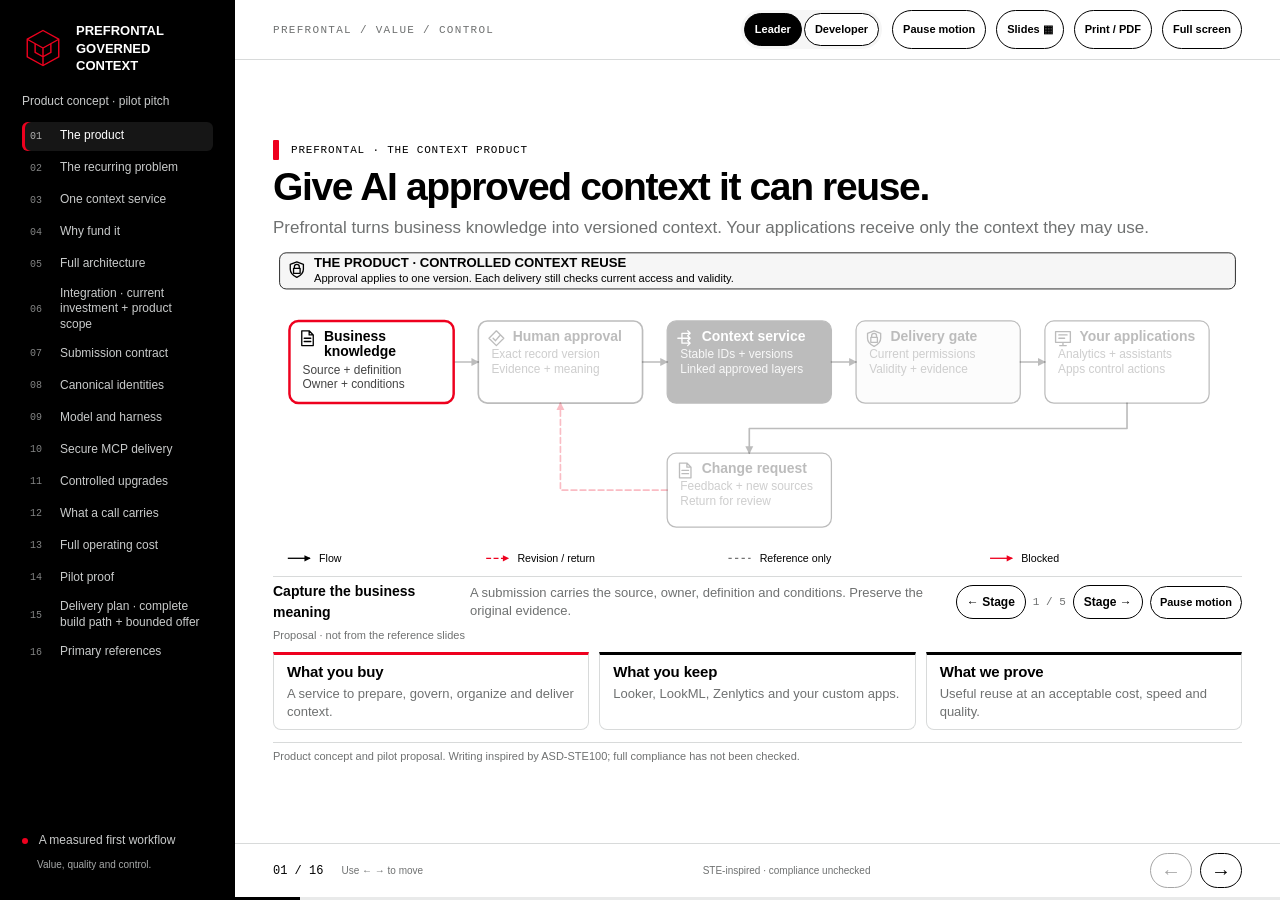
==== index.html @ c11a8f1e "Rework leadership pitch with connected context workflows" ====
<!doctype html>
<html lang="en" class="no-js">
<head>
  <meta charset="utf-8">
  <meta name="viewport" content="width=device-width, initial-scale=1">
  <meta name="theme-color" content="#ffffff">
  <meta name="description" content="Prefrontal: a governed context product concept for enterprise AI. Explore the product, governed architecture, developer contracts and an inspectable pilot investment.">
  <title>Prefrontal · Governed context as a product</title>
  <style>:root{--navy:#172b4d;--ink:#102d3e;--canvas:#eaf2f8;--white:#fff;--blue:#2f5aa6;--cyan:#53c8d8;--gold:#efb94e;--muted:#50677b;--line:#c7d7e3;--fail:#a13c45;--pass:#226554;--display:"Bahnschrift","Arial Narrow","Segoe UI",sans-serif;--body:"Segoe UI",Arial,sans-serif;--mono:Consolas,"Courier New",monospace}
*{box-sizing:border-box}body{margin:0;background:var(--canvas);color:var(--ink);font-family:var(--body);line-height:1.5}button,a,select{touch-action:manipulation}button,select{font:inherit}button{cursor:pointer}a{color:var(--blue)}button:focus-visible,a:focus-visible,select:focus-visible,[tabindex]:focus-visible{outline:3px solid var(--gold);outline-offset:4px}button:disabled{opacity:.35;cursor:default}.skip{position:fixed;left:20px;top:-80px;z-index:10;background:white;padding:12px}.skip:focus{top:16px}.deck-shell{display:grid;grid-template-columns:235px minmax(0,1fr);min-height:100dvh}.rail{background:var(--navy);color:var(--white);padding:28px 22px;display:flex;flex-direction:column;position:fixed;inset:0 auto 0 0;width:235px;overflow-y:auto;z-index:3}.identity{display:flex;gap:12px;align-items:center;text-decoration:none;color:white;font:13px/1.35 var(--mono);letter-spacing:1px}.identity strong{font-weight:700}.identity svg{width:42px;flex-shrink:0;fill:none;stroke:var(--cyan);stroke-width:1.6}.rail-caption{color:#c1d4e6;font-size:12px;margin:22px 0 16px}.rail nav{display:grid;gap:3px}.nav-item{display:flex;gap:10px;text-align:left;align-items:center;min-height:35px;border:0;color:#c1d4e6;background:transparent;border-radius:5px;padding:6px 8px;font-size:12px;width:100%;line-height:1.3}.nav-item:hover{background:#ffffff0a;color:white}.nav-item[aria-current="step"]{background:#ffffff13;color:white;box-shadow:inset 3px 0 var(--cyan)}.nav-item .nav-index{font:10px var(--mono);opacity:.65;flex-shrink:0;width:20px}.rail-bottom{margin-top:auto;padding-top:22px;color:#c1d4e6;font-size:12px}.rail-bottom small{display:block;color:#94adc7;margin:8px 0 0 15px}.status-dot{display:inline-block;width:6px;height:6px;border-radius:50%;background:var(--gold);margin-right:8px;vertical-align:middle}.main-shell{grid-column:2;min-width:0;display:flex;flex-direction:column;min-height:100dvh}.topbar{height:72px;padding:0 45px;display:flex;align-items:center;justify-content:space-between;gap:20px;border-bottom:1px solid var(--line)}.topic{font:11px var(--mono);letter-spacing:1.3px;color:var(--muted)}.tools{display:flex;gap:10px}.tools button{border:1px solid var(--line);background:transparent;font-size:11px;padding:7px 10px;border-radius:4px;color:var(--ink)}.tools button:hover{background:white}#deck{flex:1;display:flex;align-items:center;min-height:0}.loading{padding:55px}.slide{width:100%;padding:38px 45px 32px;animation:enter .25s ease-out}.slide[hidden]{display:none}.eyebrow{font:11px var(--mono);letter-spacing:1.7px;text-transform:uppercase;display:flex;align-items:center;gap:12px;color:var(--blue);margin:0 0 14px}.eyebrow:before{content:"";height:2px;width:30px;background:var(--blue)}h1,h2,h3,p{margin-top:0}h1,h2{font-family:var(--display);font-weight:600;line-height:1.07;letter-spacing:-1.4px;margin-bottom:20px;max-width:1050px}h1{font-size:clamp(45px,5.6vw,88px);max-width:870px}h2{font-size:clamp(34px,3.8vw,57px)}h3{font-size:18px;line-height:1.3;margin:0 0 9px;font-weight:650}.lead{font-size:clamp(16px,1.5vw,22px);line-height:1.55;color:var(--muted);max-width:900px;margin-bottom:26px}.slide-note{margin:20px 0 0;font-size:12px;color:var(--muted);max-width:970px;border-top:1px solid var(--line);padding-top:12px}.items{display:grid;grid-template-columns:repeat(2,minmax(0,1fr));gap:14px}.item{border:1px solid var(--line);padding:20px;background:#ffffff80;border-radius:7px}.item p{margin:0;font-size:15px;color:var(--muted);line-height:1.55}.type-problem .item{border-top:3px solid var(--gold)}.type-foundation .item{border-left:3px solid var(--blue)}.type-governance .items,.type-roadmap .items{grid-template-columns:repeat(3,minmax(0,1fr))}.type-governance .item,.type-roadmap .item{padding:16px}.type-governance .item h3,.type-roadmap .item h3{font-size:16px}.type-governance .item p,.type-roadmap .item p{font-size:13px}.cover-grid{display:grid;grid-template-columns:1.4fr 1fr;gap:35px;align-items:center}.cover-grid .lead{font-size:20px}.cover-grid h1{font-size:clamp(43px,5vw,78px)}.cover-tags{display:flex;gap:8px;flex-wrap:wrap;margin-top:24px}.cover-tags span{font:11px var(--mono);border:1px solid var(--line);border-radius:3px;padding:7px 10px}.core-visual{position:relative;min-height:350px;padding:18px 5px}.core-layer{border:1px solid #a8c0d4;background:#ffffffb8;padding:14px 20px;margin:0 0 12px;border-radius:5px;box-shadow:5px 5px 0 #b5cddd55;position:relative}.core-layer:nth-child(2){margin-left:15px;border-left:5px solid var(--blue)}.core-layer:nth-child(3){margin-left:30px;border-left:5px solid var(--cyan)}.core-layer:nth-child(4){margin-left:45px;border-left:5px solid var(--gold)}.core-layer span{font:9px var(--mono);letter-spacing:1px;color:var(--muted);display:block;margin-bottom:5px}.core-layer strong{font-size:16px;font-weight:650}.core-layer small{font-size:12px;color:var(--muted);display:block;margin-top:5px}.core-label{font:10px var(--mono);text-transform:uppercase;letter-spacing:1px;margin:18px 0 0 48px;color:var(--blue)}.diagram-grid{display:grid;grid-template-columns:1fr 1fr;gap:24px;align-items:start}.diagram-grid .items{grid-template-columns:1fr;gap:10px}.diagram-grid .item{padding:13px 16px}.diagram-grid .item h3{font-size:16px;margin-bottom:5px}.diagram-grid .item p{font-size:13px}.pipeline-diagram{padding:8px 0}.flow-stage{display:flex;gap:14px;align-items:center;padding:13px 16px;border:1px solid var(--line);background:white;border-radius:5px;position:relative}.flow-stage+.flow-stage{margin-top:25px}.flow-stage+.flow-stage:before{content:"↓";position:absolute;top:-25px;left:24px;font-size:18px;color:var(--blue)}.flow-index{font:11px var(--mono);color:var(--blue);flex-shrink:0;border:1px solid var(--line);padding:7px}.flow-stage strong{display:block;font-size:16px}.flow-stage small{font-size:12px;color:var(--muted)}.trust-boundary{border:1px dashed var(--blue);padding:10px 12px;margin-top:12px;background:#2f5aa608;font:11px var(--mono);color:var(--blue)}.memory-stack{display:grid;gap:10px}.memory-layer{display:block;text-align:left;width:100%;border:1px solid var(--line);background:white;padding:16px 18px;border-radius:5px;color:var(--ink);transition:transform .15s}.memory-layer:hover{transform:translateX(4px)}.memory-layer[aria-pressed="true"]{border-color:var(--blue);box-shadow:inset 4px 0 var(--blue)}.memory-layer strong{display:block;font-size:17px}.memory-layer small{font:11px var(--mono);color:var(--muted)}.memory-detail{min-height:76px;padding:12px 0;font-size:13px;color:var(--muted)}.router-visual{border:1px solid var(--line);padding:22px;background:white;border-radius:7px}.request-chip{font:11px var(--mono);padding:10px 12px;background:var(--canvas);margin-bottom:22px}.router-core{background:var(--navy);color:white;padding:20px;text-align:center;border-radius:5px;margin-bottom:18px}.router-core strong{font-size:24px;display:block}.router-core small{color:#c1d4e6;font:11px var(--mono)}.routes{display:grid;grid-template-columns:repeat(3,1fr);gap:8px}.route{border:1px solid var(--line);padding:13px 8px;text-align:center;font-size:12px}.route span{font:9px var(--mono);color:var(--muted);display:block;margin-top:5px}.router-rule{border-top:1px solid var(--line);margin:16px 0 0;padding:12px 0 0;font-size:12px;color:var(--muted)}.contract-card{background:var(--navy);color:#dce8f4;border-radius:7px;padding:20px;font:12px/1.85 var(--mono);white-space:pre-wrap;margin:0}.contract-card b{color:var(--cyan);font-weight:400}.contract-card .key{color:var(--gold)}.ste-example{display:grid;grid-template-columns:1fr 1fr;gap:14px;margin-bottom:18px}.example-panel{padding:20px;border:1px solid var(--line);border-radius:6px;background:white}.example-panel .label{font:10px var(--mono);letter-spacing:1px;color:var(--blue);display:block;margin-bottom:10px}.example-panel p{font-size:16px;margin-bottom:0}.type-ste .items{grid-template-columns:repeat(3,minmax(0,1fr))}.type-ste .item{padding:14px}.type-ste .item p{font-size:13px}.type-ste .item h3{font-size:15px}.upgrade-layout{display:grid;grid-template-columns:1fr 1.15fr;gap:24px}.upgrade-controls{background:var(--navy);color:white;border-radius:7px;padding:22px}.demo-label{display:block;font:10px var(--mono);letter-spacing:1px;color:var(--cyan);margin-bottom:12px}.upgrade-controls label{display:block;font-size:14px;margin:17px 0 7px}.upgrade-controls select{width:100%;padding:10px;background:white;color:var(--ink);border:0;border-radius:4px;font-size:14px}.upgrade-controls .demo-caption{font-size:12px;color:#c1d4e6;margin:14px 0}.primary-button{border:0;background:var(--cyan);color:var(--ink);padding:10px 17px;border-radius:4px;font-weight:650;width:100%}.demo-record{font:10px/1.8 var(--mono);white-space:pre-wrap;color:#c1d4e6;border-top:1px solid #ffffff22;margin:18px 0 0;padding-top:12px}.upgrade-results{display:flex;flex-direction:column;min-width:0}.demo-summary{font-size:15px;padding:13px 16px;border:1px solid var(--line);border-radius:5px;background:white;margin-bottom:12px}.demo-summary[data-outcome="accept"]{border-color:var(--pass);color:var(--pass)}.demo-summary[data-outcome="reject"]{border-color:var(--fail);color:var(--fail)}.demo-checks{list-style:none;margin:0;padding:0;display:grid;gap:6px}.demo-checks li{display:flex;gap:12px;padding:9px 12px;background:#ffffff80;border:1px solid var(--line);border-radius:4px;font-size:13px;align-items:center}.check-mark{font:10px var(--mono);width:37px;flex-shrink:0;font-weight:bold}.check-mark.pass{color:var(--pass)}.check-mark.fail{color:var(--fail)}.fixture-evidence{font:10px/1.7 var(--mono);color:var(--muted);margin-top:14px}.source-grid{display:grid;grid-template-columns:1fr 1fr;gap:10px}.source-card{border-top:1px solid var(--line);padding:10px 0;min-width:0}.source-card a{font-size:14px;font-weight:650;text-decoration:underline;text-underline-offset:3px}.source-card p{font-size:12px;color:var(--muted);margin:5px 0 0}.deck-footer{min-height:65px;border-top:1px solid var(--line);padding:10px 45px;display:flex;justify-content:space-between;align-items:center;gap:15px}.deck-footer>div:first-child{display:flex;align-items:center;gap:18px}#slide-count{font:12px var(--mono);color:var(--blue);white-space:nowrap}.footer-hint,.compliance{font-size:10px;color:var(--muted)}.pager{display:flex;gap:8px}.pager button{border:1px solid var(--line);background:white;border-radius:4px;height:35px;width:42px;color:var(--ink);font-size:20px}.progress-track{height:3px;background:var(--line)}#progress{height:100%;background:var(--blue);transition:width .2s}.overview{padding:30px 45px;display:grid;grid-template-columns:repeat(3,1fr);gap:15px;flex:1}.overview[hidden]{display:none}.overview-card{border:1px solid var(--line);background:white;text-align:left;color:var(--ink);padding:20px;border-radius:6px}.overview-card span{font:10px var(--mono);color:var(--blue);display:block;margin-bottom:10px}.overview-card strong{font-family:var(--display);font-size:21px;line-height:1.2;display:block}.overview-card:hover{border-color:var(--blue)}.noscript{position:fixed;inset:0;background:var(--canvas);padding:50px;z-index:15}.empty-error{padding:45px;max-width:700px}.empty-error h1{font-size:40px}.empty-error p{font-size:17px}#slide-title{scroll-margin-top:20px}@keyframes enter{from{opacity:0;transform:translateY(5px)}to{opacity:1;transform:translateY(0)}}
.motion-diagram{display:block;width:100%;height:auto;overflow:visible}.core-visual{min-height:0;padding:0}.memory-stack{display:block}.memory-controls{display:grid;grid-template-columns:1fr 1fr;gap:7px;margin-top:9px}.memory-controls .memory-layer{padding:8px 12px}.memory-controls .memory-layer strong{font-size:13px}.memory-controls .memory-layer small{font-size:9px}.memory-stack>.motion-diagram{height:235px}.memory-stack .memory-detail{min-height:55px;font-size:12px;padding:10px 0;margin-bottom:0}.type-pipeline .motion-diagram{max-height:350px}.type-router .motion-diagram{max-height:330px}.router-visual{padding:12px}.type-ste .items{grid-template-columns:repeat(2,minmax(0,1fr))}
@media(min-width:1600px){.slide{max-width:1500px;margin:auto;padding:55px 70px}.topbar,.deck-footer{padding-left:70px;padding-right:70px}.lead{max-width:1060px}.items{gap:20px}.item{padding:26px}.item p{font-size:17px}.diagram-grid .item{padding:17px 20px}.diagram-grid .item p{font-size:15px}}
@media(max-width:1100px){.deck-shell{grid-template-columns:190px minmax(0,1fr)}.rail{width:190px;padding:25px 15px}.identity{font-size:11px}.identity svg{width:33px}.nav-item{font-size:11px;min-height:32px;padding:5px}.topbar,.deck-footer{padding-left:28px;padding-right:28px}.slide{padding:30px 28px}.topic{font-size:9px}.cover-grid{gap:20px;grid-template-columns:1.1fr 1fr}.cover-grid h1{font-size:51px}.cover-grid .lead{font-size:17px}.core-layer{padding:12px}.core-layer strong{font-size:14px}.core-layer small{font-size:11px}.diagram-grid{gap:15px}.type-governance .items,.type-roadmap .items{gap:10px}.upgrade-layout{gap:15px}.footer-hint{display:none}}
@media(max-width:800px){.deck-shell{display:block}.rail{display:none}.main-shell{min-height:100dvh}.topbar{padding:0 20px;height:58px}.topic{font-size:8px;letter-spacing:.5px}.tools{gap:5px}.tools button{font-size:10px;padding:6px}#fullscreen{display:none}.slide{padding:27px 20px}.slide h1,.cover-grid h1{font-size:49px}.slide h2{font-size:37px}.cover-grid{grid-template-columns:1fr}.core-visual{min-height:0;padding:4px 0}.core-layer{padding:10px 14px;margin-bottom:8px}.core-layer small{display:none}.core-label{margin-top:12px}.lead{font-size:17px;margin-bottom:20px}.diagram-grid,.upgrade-layout{grid-template-columns:1fr}.diagram-grid .items{grid-template-columns:1fr 1fr}.pipeline-diagram{display:grid;grid-template-columns:1fr 1fr;gap:10px}.flow-stage{padding:10px;align-items:flex-start}.flow-stage+.flow-stage{margin-top:0}.flow-stage+.flow-stage:before{display:none}.flow-stage strong{font-size:14px}.flow-index{font-size:9px;padding:5px}.flow-stage small{font-size:11px}.memory-stack{grid-template-columns:1fr 1fr}.memory-detail{grid-column:1/-1;min-height:0}.memory-layer{padding:12px}.memory-layer strong{font-size:15px}.memory-layer small{font-size:9px}.router-visual{padding:15px}.router-core{padding:15px}.type-governance .items,.type-roadmap .items{grid-template-columns:1fr 1fr}.deck-footer{padding:10px 20px;min-height:60px}.compliance{font-size:9px;max-width:110px}.overview{padding:20px;grid-template-columns:1fr 1fr}.upgrade-controls{padding:18px}.demo-record{margin-top:12px}.type-ste .items{grid-template-columns:1fr}.type-ste .item{padding:10px 14px}.ste-example{gap:10px}.example-panel{padding:14px}.example-panel p{font-size:14px}.source-grid{gap:15px}.contract-card{font-size:11px}}
@media(max-width:420px){.slide h1,.cover-grid h1{font-size:41px}.slide h2{font-size:32px}.topic{max-width:92px}.items,.diagram-grid .items,.ste-example,.source-grid{grid-template-columns:1fr}.item{padding:14px}.item h3{font-size:16px}.item p{font-size:14px}.type-governance .items,.type-roadmap .items{grid-template-columns:1fr 1fr}.type-governance .item h3,.type-roadmap .item h3{font-size:14px}.type-governance .item p,.type-roadmap .item p{font-size:12px}.type-governance .item,.type-roadmap .item{padding:12px}.memory-layer strong{font-size:13px}.deck-footer{gap:8px}.overview-card{padding:14px}}
@media(max-width:800px){.memory-stack{display:block}.memory-controls{grid-template-columns:1fr 1fr}.memory-stack>.motion-diagram{height:250px}.type-pipeline .motion-diagram,.type-router .motion-diagram{max-height:350px}.type-ste .items{grid-template-columns:1fr}.tools{flex-wrap:wrap;justify-content:flex-end}.topbar{min-height:58px;height:auto;padding-top:10px;padding-bottom:10px}.topic{flex-shrink:0;max-width:75px}}
@media(prefers-reduced-motion:reduce){*,*:before,*:after{animation:none!important;transition:none!important;scroll-behavior:auto!important}}
@media print{@page{size:landscape;margin:13mm}body{background:white}.deck-shell,.main-shell{display:block}.rail,.topbar,.deck-footer,.progress-track,.overview,.skip{display:none!important}#deck{display:block!important}.slide,.slide[hidden]{display:block!important;break-after:page;padding:0;animation:none}.slide:last-child{break-after:auto}.slide h1,.cover-grid h1{font-size:47px}.slide h2{font-size:35px}.slide .lead{font-size:16px}.slide .item{padding:12px}.slide .item p{font-size:12px}.slide .item h3{font-size:15px}.slide-note{font-size:10px}.cover-grid,.diagram-grid,.upgrade-layout{grid-template-columns:1fr 1fr}.item,.core-layer,.flow-stage,.memory-layer,.source-card{break-inside:avoid}.upgrade-controls,.router-core,.contract-card{background:#eaf2f8!important;color:#102d3e!important;-webkit-print-color-adjust:exact;print-color-adjust:exact}.demo-label,.demo-caption,.demo-record,.router-core small{color:#50677b!important}.upgrade-controls select,.primary-button{display:none}.upgrade-controls label:after{content:" (interactive in browser)";font-size:10px}.source-card a{font-size:12px}.source-card p{font-size:10px}.type-governance .items,.type-roadmap .items{grid-template-columns:repeat(3,1fr)}.memory-stack{grid-template-columns:1fr}.memory-layer{padding:10px}.memory-layer strong{font-size:14px}}
/* A static diagram is fully legible. Playback alone dims other stages. */
.mechanism-figure{margin:0;min-width:0}.motion-diagram .m-stage{opacity:1;transition:opacity .35s ease}.motion-diagram[data-playing="true"] .m-stage{opacity:.26}.motion-diagram[data-playing="true"] .m-stage.is-current{opacity:1}.motion-diagram .m-node.is-current>rect{stroke:var(--gold);stroke-width:3}.motion-diagram .m-dot{opacity:0}.motion-diagram[data-playing="true"] .m-edge.is-current .m-dot{opacity:1}.stage-caption{border-top:1px solid var(--line);margin-top:8px;padding-top:10px}.stage-title{display:block;font-size:15px;color:var(--blue)}.stage-detail{font-size:12px;line-height:1.5;color:var(--muted);min-height:54px;margin:5px 0 10px}.stage-controls{display:flex;align-items:center;justify-content:space-between;gap:10px}.stage-controls button{background:var(--white);border:1px solid var(--line);border-radius:4px;padding:7px 10px;color:var(--ink);font-size:12px}.stage-count{font:11px var(--mono);color:var(--muted)}.core-visual .motion-diagram{max-height:330px}.memory-stack .motion-diagram{height:310px}.type-pipeline .motion-diagram,.type-router .motion-diagram{max-height:300px}.no-js .deck-shell,.no-js .skip{display:none}.static-presentation{max-width:1300px;margin:auto}.static-intro{padding:20px 45px;margin:0;border-bottom:1px solid var(--line);font-size:13px}.static-presentation .slide{border-bottom:1px solid var(--line)}.static-diagram-caption{font-size:12px;color:var(--muted);padding-top:8px}.static-presentation .m-stage{opacity:1}
@media(prefers-reduced-motion:reduce){.motion-diagram .m-stage{opacity:1!important}.motion-diagram .m-dot{display:none!important}}
@media print{.motion-diagram .m-stage{opacity:1!important}.motion-diagram .m-dot,.stage-controls,.static-intro{display:none!important}.stage-detail{min-height:0;font-size:10px;margin-bottom:0}.stage-title{font-size:12px}.stage-caption{padding-top:6px}.static-presentation .slide{border:0}.static-presentation .type-cover .items{display:none}.motion-diagram{max-height:280px!important}.no-js .deck-shell{display:none!important}}
.slide{animation:none}
/* Industry briefing: source figures, domain colors and one linked atlas. */
:root{--telecom:#16a9c3;--utilities:#efaa28;--healthcare:#ed607d;--hospitality:#8c67db;--navy:#0c2439;--canvas:#f0f5fa;--blue:#1670c5;--line:#cfdae5;--muted:#4f657b}
body{background-color:var(--canvas);background-image:radial-gradient(#b8ccdc55 .8px,transparent .8px);background-size:18px 18px}.slide{padding:28px 38px}.slide h2{font-size:clamp(32px,3.3vw,48px);margin-bottom:15px}.lead{font-size:18px;line-height:1.45;margin-bottom:22px}.eyebrow{margin-bottom:12px}.item{background:#ffffffd9;border-radius:12px;border-top:3px solid var(--blue)}.item h3{color:var(--ink)}.slide-note{font-size:11px;margin-top:16px}.topbar{height:60px;background:#ffffff91;padding:0 38px}.deck-footer{min-height:54px;padding:8px 38px;background:#ffffff91}.nav-item{min-height:29px;padding-top:4px;padding-bottom:4px}.rail{padding-top:22px}.rail-caption{margin-top:17px;margin-bottom:12px}.rail-bottom{padding-top:14px}.type-cover{background:var(--navy);color:#f3f8ff;align-self:stretch;display:flex;flex-direction:column;justify-content:center}.type-cover[hidden]{display:none}.type-cover .lead,.type-cover .slide-note{color:#c7dbe9}.type-cover .eyebrow{color:#84deeb}.type-cover .eyebrow:before{background:#84deeb}.type-cover .cover-grid{grid-template-columns:.85fr 1.2fr;gap:26px}.type-cover .cover-grid h1{font-size:clamp(46px,5vw,74px);line-height:1.04;letter-spacing:-1.5px}.type-cover .cover-tags span{border-color:#375c76;color:#c7dbe9}.type-cover .stage-title{color:#8ee3ed}.type-cover .stage-detail{color:#c7dbe9}.type-cover .stage-caption,.type-cover .slide-note{border-color:#375c76}.type-cover .stage-count{color:#c7dbe9}.industry-svg-atlas{background:var(--navy);border-radius:18px;max-height:390px}.industry-hero-visual{min-width:0}.industry-hero-visual .industry-svg-atlas{max-height:410px}.atlas-sources{display:grid;grid-template-columns:1fr 1fr;gap:5px 15px;padding-top:12px}.atlas-sources a{font-size:10px;color:#a8d2f5}.industry-overview-grid{display:grid;grid-template-columns:repeat(4,minmax(0,1fr));gap:14px}.industry-metric{border:1px solid var(--line);border-top:5px solid var(--sector);padding:17px 16px 14px;border-radius:13px;background:#fff;min-width:0}.sector-name{font-size:16px;min-height:42px;margin-bottom:8px}.metric-value{font-family:var(--display);font-size:46px;font-weight:650;line-height:1.05;letter-spacing:-1.2px;color:var(--sector);display:block;margin-bottom:10px}.metric-label{font-size:14px;line-height:1.35;font-weight:650;min-height:40px;margin-bottom:8px}.insight-chart{display:block;width:100%;height:105px;overflow:visible}.metric-period{font:10px/1.5 var(--mono);margin:9px 0 6px;color:var(--blue)}.metric-scope{font-size:11px;line-height:1.5;margin-bottom:8px;color:var(--muted)}.industry-citation{font-size:11px;line-height:1.4;display:inline-block;text-underline-offset:3px}.industry-open-case{border:0;background:var(--canvas);border-radius:5px;width:100%;padding:9px 6px;text-align:left;font-size:11px;color:var(--blue);margin-top:15px}.industry-overview-grid [data-sector="utilities"] .metric-value{font-size:38px}.industry-overview-grid [data-sector="healthcare"] .metric-value{font-size:34px}.industry-case-intro{display:grid;grid-template-columns:.78fr 1.4fr;gap:25px;align-items:start}.industry-case .industry-metric{padding:12px 16px;border-top-width:4px}.industry-case .metric-value{font-size:43px;margin-bottom:5px}.industry-case .metric-label{min-height:0;font-size:13px;margin-bottom:5px}.industry-case .insight-chart{height:85px}.industry-case .metric-period{font-size:10px;margin-top:6px}.industry-case .metric-scope{font-size:10px;margin-bottom:4px}.industry-story{display:grid;gap:11px}.industry-story-block{padding:12px 16px;background:#fff;border:1px solid var(--line);border-left:4px solid var(--sector);border-radius:9px}.industry-story-block h3{font-size:15px;margin-bottom:4px}.industry-story-block p{font-size:14px;line-height:1.5;margin:0}.industry-term{font-size:11px;color:var(--muted);margin:0;padding-left:4px}.industry-owner-note{font-size:12px;line-height:1.4;color:var(--muted);margin:0;padding:8px 12px;background:#e7eef5;border-radius:5px}.industry-case>.mechanism-figure{margin-top:13px}.industry-svg-flow{height:180px}.industry-case .stage-detail{min-height:36px;font-size:12px;margin-bottom:5px}.industry-case .stage-caption{display:grid;grid-template-columns:1fr auto;gap:0 18px;position:relative;padding-top:7px}.industry-case .stage-title{font-size:13px}.industry-case .stage-detail{grid-column:1;max-width:800px}.industry-case .stage-controls{grid-column:2;grid-row:1/3;gap:12px}.industry-case .stage-controls button{font-size:11px;padding:7px}.industry-limit{font-size:10px;color:var(--muted);margin:9px 0 0}.sector-selector{display:flex;gap:10px;flex-wrap:wrap;margin-bottom:16px}.sector-selector button{border:1px solid var(--line);border-bottom:3px solid var(--sector);border-radius:7px;background:#fff;padding:8px 17px;color:var(--ink);font-size:13px}.sector-selector button[aria-pressed="true"]{background:var(--navy);color:#fff}.industry-bridge-grid{display:grid;grid-template-columns:1.12fr 1fr;gap:25px;align-items:start}.industry-bridge .industry-svg-atlas{max-height:320px}.bridge-story{background:#fff;border:1px solid var(--line);border-radius:12px;padding:16px 20px}.design-label{font:10px var(--mono);letter-spacing:1px;color:var(--blue)}.bridge-task{font-size:19px;margin:8px 0 15px}.bridge-story h4{font-size:11px;text-transform:uppercase;letter-spacing:.7px;color:var(--blue);margin:10px 0 4px}.bridge-evidence{list-style:none;padding:0;margin:0;display:grid;gap:4px}.bridge-evidence li{font-size:12px;line-height:1.4;border-left:2px solid var(--cyan);padding-left:8px}.bridge-output,.bridge-test{font-size:12px;line-height:1.5;margin:0;color:var(--muted)}.bridge-owner{font-size:13px}.industry-bridge .stage-detail{min-height:54px}.source-card{background:#ffffffb3;border:1px solid var(--line);border-top:3px solid var(--blue);border-radius:8px;padding:12px}.type-industry-sources .source-card{border-top-color:var(--cyan);padding:18px}.type-industry-sources .source-card a{font-size:16px}.type-industry-sources .source-card p{font-size:13px}.chart-fill{transform-origin:left center;transform-box:fill-box}.slide:not([hidden]) .chart-fill{animation:plot-reveal .65s ease-out both}@keyframes plot-reveal{from{transform:scaleX(0)}to{transform:scaleX(1)}}.static-bridge-cases{display:grid;grid-template-columns:1fr 1fr;gap:12px}.static-bridge-cases article{padding:10px;border-left:3px solid var(--cyan);background:#fff}.static-bridge-cases h3{font-size:14px}.static-bridge-cases p{font-size:11px;margin-bottom:8px}.static-bridge-cases strong{font-size:11px}.static-case-notes{font-size:12px;color:var(--muted)}
@media(min-width:1600px){.industry-svg-flow{height:210px}.industry-case .insight-chart{height:110px}.industry-case .metric-value{font-size:50px}.industry-story-block p{font-size:16px}.industry-bridge .industry-svg-atlas{max-height:380px}}
@media(max-width:1100px){.industry-overview-grid{grid-template-columns:repeat(2,minmax(0,1fr))}.sector-name{min-height:0}.industry-metric .metric-value{font-size:38px}.type-cover .cover-grid{grid-template-columns:1fr 1fr;gap:18px}.type-cover .cover-grid h1{font-size:48px}.industry-case-intro{gap:15px}.industry-bridge-grid{gap:15px}.industry-case .stage-caption{display:block}.industry-case .stage-controls{justify-content:flex-start}.industry-svg-flow{height:165px}}
@media(max-width:800px){.slide{padding:25px 20px}.slide h2{font-size:35px}.lead{font-size:16px}.type-cover .cover-grid{grid-template-columns:1fr}.type-cover .cover-grid h1{font-size:52px}.industry-hero-visual .industry-svg-atlas{max-height:380px}.industry-case-intro,.industry-bridge-grid{grid-template-columns:1fr}.industry-case .insight-chart{height:125px}.industry-svg-flow{height:auto;min-height:115px}.industry-bridge .industry-svg-atlas{max-height:370px}.industry-case .stage-detail{min-height:54px}.industry-case .stage-controls{justify-content:space-between}.industry-overview-grid{gap:10px}.industry-metric{padding:14px 12px}.metric-scope,.metric-period{font-size:10px}.industry-citation{font-size:10px}.sector-selector{gap:6px}.sector-selector button{padding:8px 10px;font-size:12px}.atlas-sources a{font-size:10px}}
@media(max-width:420px){.type-cover .cover-grid h1{font-size:48px}.industry-overview-grid{grid-template-columns:1fr}.industry-metric .metric-value,.industry-overview-grid [data-sector="healthcare"] .metric-value{font-size:40px}.sector-name{font-size:19px}.industry-overview-grid .insight-chart{height:135px}.metric-scope{font-size:12px}.metric-period{font-size:11px}.industry-citation{font-size:11px}.industry-bridge .stage-detail{min-height:72px}.industry-story-block p{font-size:14px}.industry-limit{font-size:11px}.atlas-sources{gap:7px}}
@media(prefers-reduced-motion:reduce){.chart-fill{animation:none!important;transform:none!important}}
.diagram-viewport{max-width:100%;min-width:0}.diagram-scroll-hint{display:none}
/* The approved visual system now carries a product and pilot story. */
.product-status{font:11px var(--mono);color:#c7dbe9;margin:12px 0 0}.conference-grid{display:grid;grid-template-columns:repeat(3,minmax(0,1fr));gap:16px}.conference-insight{background:#fff;border:1px solid var(--line);border-top:4px solid var(--cyan);padding:21px;border-radius:12px}.conference-insight h3{font-size:23px;margin-top:14px}.conference-insight p{font-size:15px;color:var(--muted)}.conference-insight h4,.value-lens h4,.proof-card h4{font-size:11px;letter-spacing:.6px;text-transform:uppercase;color:var(--blue);margin:14px 0 5px}.conference-scope{font-size:12px;color:var(--muted);margin:18px 0 8px}.conference-citation{font-size:13px;text-underline-offset:3px}.value-grid{display:grid;grid-template-columns:repeat(4,minmax(0,1fr));gap:14px}.value-lens{padding:19px 17px;border:1px solid var(--line);border-top:5px solid var(--sector);border-radius:13px;background:#fff}.value-name{font:12px var(--mono);text-transform:uppercase;letter-spacing:1px;color:var(--sector)}.value-lens h3{font-family:var(--display);font-size:25px;line-height:1.15;margin:18px 0 14px;min-height:85px}.value-lens p{font-size:13px;line-height:1.5}.value-mechanism{color:var(--muted);min-height:65px}.value-measure{color:var(--ink);min-height:78px}.value-guardrail{font-size:11px!important;color:var(--muted);border-top:1px solid var(--line);padding-top:12px;margin:14px 0 0}.proof-grid{display:grid;grid-template-columns:1fr 1fr;gap:14px}.proof-card{background:#fff;border:1px solid var(--line);border-left:4px solid var(--cyan);border-radius:10px;padding:15px 20px}.proof-card h3{font-size:21px;color:var(--blue)}.proof-card h4{margin-top:9px}.proof-card p{font-size:12px;margin-bottom:6px;color:var(--muted)}.proof-card .proof-decision{color:var(--ink);font-weight:600}.industry-value-note{border-left:3px solid var(--sector);background:#e7eef5;border-radius:5px;padding:8px 12px;font-size:12px;line-height:1.4;margin:0}.industry-story{gap:8px}.industry-story-block{padding-top:10px;padding-bottom:10px}.business-case-grid{display:grid;grid-template-columns:1.45fr 1fr;gap:20px;align-items:start}.business-case-controls{min-width:0}.business-case-group{display:grid;grid-template-columns:repeat(3,minmax(0,1fr));gap:9px 12px;min-width:0;padding:12px;border:1px solid var(--line);border-radius:9px;background:#fff;margin:0 0 12px}.business-case-group legend{font-size:12px;font-weight:650;color:var(--blue);padding:0 5px}.business-case-group label{display:flex;flex-direction:column;gap:4px;font-size:10px;line-height:1.4;min-width:0}.business-case-group input{width:100%;min-width:0;font:14px var(--mono);color:var(--ink);padding:6px 7px;border:1px solid var(--line);border-radius:5px;background:var(--canvas)}.business-case-comparison{display:grid;grid-template-columns:1fr 1fr;gap:12px}.business-case-comparison .business-case-group{grid-template-columns:1fr 1fr}.business-case-results{display:grid;grid-template-columns:1fr 1fr;gap:12px}.business-case-results[hidden]{display:none}.business-case-result{background:var(--navy);color:#fff;border-radius:10px;padding:15px;min-width:0}.business-case-result>span{display:block;font-size:11px;line-height:1.4;color:#c7dbe9}.business-case-result>strong{font-family:var(--display);font-size:31px;line-height:1.2;display:block;margin:10px 0 4px;overflow-wrap:anywhere}.business-case-result .business-case-unit{font-size:11px}.business-case-results[data-outcome="higher-cost"] [data-result="difference"]{color:#ffa3aa}.business-case-status,.business-case-error{font-size:12px;margin:12px 0}.business-case-error{color:var(--fail);border:1px solid var(--fail);border-radius:7px;padding:14px;background:#fff}.business-case-definition{font-size:12px;margin:10px 0}.business-case-formula{font:11px/1.55 var(--mono);padding:10px 14px;border-left:3px solid var(--cyan);background:#e7eef5;margin:10px 0}.business-case-scope,.business-case-note{font-size:11px;color:var(--muted);margin:10px 0}.business-case-note{font-weight:600}.assumption-table{border-collapse:collapse;width:100%;font-size:12px;background:#fff}.assumption-table caption{padding:7px;text-align:left;font-weight:650;color:var(--blue)}.assumption-table th,.assumption-table td{border:1px solid var(--line);padding:5px 10px;text-align:left}.assumption-table th{font-weight:500}.assumption-table td{font-family:var(--mono)}
@media(max-width:1100px){.value-grid{grid-template-columns:1fr 1fr}.value-lens h3,.value-mechanism,.value-measure{min-height:0}.business-case-grid{grid-template-columns:1fr}.business-case-result>strong{font-size:29px}.conference-insight{padding:16px}.conference-insight h3{font-size:20px}}
@media(max-width:800px){.conference-grid,.proof-grid{grid-template-columns:1fr}.conference-insight p{font-size:14px}.value-lens{padding:16px}.value-lens h3{font-size:22px}.value-grid{gap:10px}.business-case-group{grid-template-columns:1fr}.business-case-comparison{gap:9px}.business-case-comparison .business-case-group{grid-template-columns:1fr}.business-case-group label{font-size:12px}.business-case-group input{font-size:16px}.business-case-result{padding:13px}.business-case-result>strong{font-size:28px}.product-status{font-size:10px}}
@media(max-width:420px){.value-grid{grid-template-columns:1fr}.value-lens h3{margin-top:10px}.value-guardrail{font-size:12px!important}.proof-card p{font-size:13px}.business-case-results{gap:9px}.business-case-result>strong{font-size:26px}.business-case-result>span{font-size:10px}}
@media print{.product-status{color:var(--muted)}.conference-grid{grid-template-columns:repeat(3,minmax(0,1fr))}.conference-insight{padding:14px}.conference-insight h3{font-size:18px}.conference-insight p{font-size:12px}.conference-scope,.conference-citation{font-size:10px}.value-grid{grid-template-columns:repeat(4,minmax(0,1fr))}.value-lens{padding:12px}.value-lens h3{font-size:20px;min-height:65px;margin:12px 0}.value-lens p{font-size:11px}.value-mechanism,.value-measure{min-height:0}.value-guardrail{font-size:10px!important}.proof-grid{grid-template-columns:1fr 1fr}.proof-card{padding:10px 14px}.proof-card h3{font-size:18px}.proof-card h4{font-size:9px;margin-top:6px}.proof-card p{font-size:10px}.industry-value-note{font-size:10px}.business-case-grid{grid-template-columns:1.45fr 1fr;gap:16px}.business-case-group{grid-template-columns:repeat(3,minmax(0,1fr));padding:8px;gap:5px 8px}.business-case-comparison .business-case-group{grid-template-columns:1fr 1fr}.business-case-group label{font-size:9px}.business-case-group input{font-size:11px;padding:4px;border-color:var(--line);background:white}.business-case-results{gap:8px}.business-case-result{padding:11px;background:#eaf2f8;color:var(--ink);-webkit-print-color-adjust:exact;print-color-adjust:exact}.business-case-result>span{color:var(--muted);font-size:9px}.business-case-result>strong{font-size:23px;margin-top:5px}.business-case-status,.business-case-definition{font-size:10px}.business-case-formula{font-size:9px;padding:7px}.business-case-note,.business-case-scope{font-size:9px}.assumption-table{font-size:10px}.assumption-table th,.assumption-table td{padding:3px 7px}.business-case-static .business-case-result>strong{font-size:19px}.business-case-result .business-case-unit{font-size:9px}.business-case-results[data-outcome="higher-cost"] [data-result="difference"]{color:var(--fail)}}
@media screen and (max-width:800px){.diagram-viewport{overflow-x:auto;overscroll-behavior-x:contain;border-radius:8px}.diagram-viewport .industry-svg-flow{width:760px;min-width:760px;height:auto;min-height:0;max-height:none}.diagram-scroll-hint{display:block;font-size:11px;color:var(--muted);margin:5px 0 10px}}
@media print{.type-cover .stage-title{color:var(--blue)}.type-cover .stage-detail{color:var(--muted)}}
.type-architecture h2{font-size:38px;margin-bottom:10px}.type-architecture .lead{font-size:16px;margin-bottom:8px;max-width:1100px}.type-architecture .eyebrow{margin-bottom:8px}.architecture-svg{max-height:none!important}.type-architecture .architecture-svg .m-stage{opacity:1}.architecture-svg .m-node.is-current [data-node]>rect{stroke:var(--gold);stroke-width:3}.type-architecture .architecture-svg .m-edge{opacity:.65}.type-architecture .architecture-svg .m-edge.is-current{opacity:1}.type-architecture .stage-caption{display:grid;grid-template-columns:1fr auto;column-gap:18px;margin-top:4px;padding-top:6px}.type-architecture .stage-title{font-size:13px}.type-architecture .stage-detail{grid-column:1;font-size:11px;min-height:32px;margin:4px 0 0;max-width:930px}.type-architecture .stage-controls{grid-column:2;grid-row:1/3;gap:10px;align-self:center}.type-architecture .stage-controls button{font-size:11px;padding:6px 8px}.architecture-legend{font-size:10px;color:var(--muted);margin:7px 0 0}.type-architecture .slide-note{font-size:10px;margin-top:8px;padding-top:7px}
@media(max-width:1100px){.architecture-viewport{overflow-x:auto;overscroll-behavior-x:contain}.architecture-viewport .architecture-svg{width:1260px;min-width:1260px;height:auto}.type-architecture .diagram-scroll-hint{display:block;font-size:11px;margin:5px 0 8px;color:var(--muted)}.type-architecture .stage-caption{display:block}.type-architecture .stage-detail{font-size:12px;min-height:0}.type-architecture .stage-controls{justify-content:space-between;margin-top:8px}.type-architecture h2{font-size:32px}.architecture-legend,.type-architecture .slide-note{font-size:11px}}
@media print{.type-architecture h2{font-size:30px}.type-architecture .lead{font-size:13px;margin-bottom:7px}.architecture-viewport{overflow:visible!important}.architecture-viewport .architecture-svg{width:100%!important;min-width:0!important;height:auto!important;max-height:none!important}.type-architecture .diagram-scroll-hint,.type-architecture .stage-controls{display:none!important}.type-architecture .stage-caption{display:block}.type-architecture .stage-detail,.architecture-legend,.type-architecture .slide-note,.type-architecture .static-diagram-caption{font-size:9px;min-height:0}.type-architecture .stage-title{font-size:10px}}
@media print{.type-sources .source-grid{grid-template-columns:repeat(3,minmax(0,1fr));gap:7px}.type-sources .source-card{padding:8px}.type-sources .source-card a{font-size:11px}.type-sources .source-card p{font-size:9px}.type-sources .slide-note{font-size:9px;margin-top:10px;padding-top:7px}}
/* Product pitch: leadership first, then the same contract at developer depth. */
.investment-hurdle{background:var(--navy);color:var(--white);border-radius:14px;padding:23px 28px;display:grid;grid-template-columns:auto 1fr;column-gap:26px;align-items:center}.investment-hurdle .design-label{grid-column:1/-1;color:var(--cyan);font:11px var(--mono);letter-spacing:1px}.hurdle-amount{font:600 90px/1.1 var(--display);grid-column:1;grid-row:2/4;color:var(--cyan)}.hurdle-unit{font-size:24px;line-height:1.2;margin:14px 0 10px;max-width:440px}.hurdle-assumptions{font-size:12px;color:#c7dbe9;margin:0}.hurdle-support{grid-column:1/-1;display:flex;gap:22px;flex-wrap:wrap;border-top:1px solid #ffffff25;padding-top:13px;margin-top:18px;font:11px var(--mono);color:#c7dbe9}.hurdle-definition{grid-column:1/-1;font-size:12px;margin:10px 0 0;color:#c7dbe9}.executive-lenses{display:grid;grid-template-columns:repeat(4,minmax(0,1fr));gap:14px;margin-top:16px}.executive-lens{border-left:3px solid var(--sector);padding:4px 12px}.executive-lens h3{font-size:17px}.executive-lens p{font-size:12px;color:var(--muted);margin:0}.type-leadership-case h2{font-size:44px}.type-leadership-case .lead{font-size:18px;margin-bottom:18px}.type-product-flow .product-flow-svg{max-height:none!important}.type-product-flow .items{margin-top:20px}.type-product-flow .stage-detail{min-height:44px;max-width:950px}.submission-table-region{max-width:100%;overflow-x:auto;border-radius:10px;border:1px solid var(--line)}.submission-table{border-collapse:collapse;width:100%;font-size:13px;background:white;min-width:620px}.submission-table caption{text-align:left;padding:12px 16px;font-size:12px;color:var(--muted);background:var(--canvas)}.submission-table th,.submission-table td{padding:12px 16px;border-bottom:1px solid var(--line);text-align:left;vertical-align:top}.submission-table thead{background:var(--navy);color:white}.submission-table tbody th{font-weight:600;width:23%;color:var(--blue)}.submission-table tbody td{width:38%}.submission-layout .items{margin-top:16px}.type-submission h2{font-size:43px}.type-submission .lead{font-size:18px;margin-bottom:18px}.contract-card{font-size:14px;line-height:1.7;white-space:pre-wrap;overflow-wrap:anywhere}.type-architecture .slide-note{max-width:none}
@media(max-width:800px){.investment-hurdle{grid-template-columns:1fr;padding:20px}.hurdle-amount{grid-column:1;grid-row:auto;font-size:75px;margin-top:12px}.hurdle-unit{font-size:21px;margin-top:0}.hurdle-support{gap:9px;flex-direction:column}.executive-lenses{grid-template-columns:1fr 1fr}.type-leadership-case h2,.type-submission h2{font-size:33px}.diagram-viewport .product-flow-svg{width:900px;min-width:900px;height:auto}.submission-table{font-size:13px}.type-product-flow .stage-detail{min-height:0}.type-product-flow .items{margin-top:15px}}
@media print{.investment-hurdle{padding:15px 20px;-webkit-print-color-adjust:exact;print-color-adjust:exact}.hurdle-amount{font-size:66px}.hurdle-unit{font-size:20px}.hurdle-assumptions,.hurdle-support,.hurdle-definition{font-size:10px}.executive-lenses{grid-template-columns:repeat(4,1fr);margin-top:13px}.executive-lens h3{font-size:14px}.executive-lens p{font-size:10px}.type-leadership-case h2,.type-submission h2{font-size:35px}.type-product-flow .product-flow-svg{width:100%!important;min-width:0!important;max-height:none!important}.type-product-flow .items{margin-top:12px}.type-product-flow .stage-detail{font-size:10px;min-height:0}.submission-table{min-width:0;font-size:10px}.submission-table th,.submission-table td{padding:8px 10px}.submission-table caption{font-size:10px;padding:8px 10px}.contract-card{font-size:11px;line-height:1.5}.type-submission .lead,.type-leadership-case .lead{font-size:15px}.submission-table-region{overflow:visible}.type-product-flow .diagram-scroll-hint{display:none!important}}
@media print{body{background:white}.type-cover{background:white!important;color:var(--ink);display:block}.type-cover .lead,.type-cover .slide-note,.type-cover .eyebrow{color:var(--muted)}.type-cover .cover-grid{grid-template-columns:1fr 1fr}.type-cover .cover-grid h1{font-size:47px}.atlas-sources a{color:var(--blue);font-size:9px}.industry-overview-grid{grid-template-columns:repeat(4,minmax(0,1fr))}.industry-metric{padding:10px}.industry-metric .metric-value,.industry-overview-grid [data-sector="utilities"] .metric-value{font-size:32px}.industry-overview-grid [data-sector="healthcare"] .metric-value{font-size:26px}.sector-name{font-size:13px;min-height:32px}.metric-label{font-size:11px}.metric-period,.metric-scope,.industry-citation{font-size:9px}.insight-chart{height:90px}.industry-open-case,.sector-selector{display:none}.industry-case-intro{grid-template-columns:.85fr 1.4fr;gap:18px}.industry-case .industry-metric .metric-value{font-size:32px}.industry-case .insight-chart{height:70px}.industry-case .metric-label{font-size:11px}.industry-story{gap:7px}.industry-story-block{padding:8px 12px}.industry-story-block p,.industry-owner-note{font-size:11px}.industry-story-block h3{font-size:13px}.industry-term,.industry-limit,.static-case-notes{font-size:9px}.industry-svg-flow{height:150px;max-height:150px!important}.industry-case .stage-caption{display:block}.industry-case .stage-detail{font-size:10px;min-height:0}.industry-bridge-grid{grid-template-columns:1fr 1fr}.industry-bridge .industry-svg-atlas{max-height:275px!important}.bridge-story{padding:10px 15px}.bridge-task{font-size:16px;margin-bottom:10px}.bridge-evidence li,.bridge-output,.bridge-test{font-size:10px}.bridge-story h4{font-size:9px;margin-top:7px}.type-industry-sources .source-card{padding:12px}.type-industry-sources .source-card p{font-size:11px}.chart-fill{animation:none!important;transform:none!important}.static-presentation .type-cover .industry-hero-visual .motion-diagram{max-height:270px!important}.static-case-notes{margin:5px 0}.static-bridge-cases{gap:7px}.static-bridge-cases p{font-size:10px}.industry-case .stage-controls{display:none!important}.type-cover .cover-tags span{color:var(--muted);border-color:var(--line)}.industry-hero-visual .industry-svg-atlas{-webkit-print-color-adjust:exact;print-color-adjust:exact}}
/* Brand reference: cfpa-use-case-journey-v5.zip / Index.html. */
:root{--paper:#fff;--mist:#F6F6F6;--fog:#E9EAEA;--red:#EE001E;--red-dark:#C2001A;--red-wash:#FFEEF0;--navy:#000;--ink:#000;--canvas:#fff;--white:#fff;--blue:#000;--cyan:#EE001E;--gold:#EE001E;--muted:#6F7171;--line:#D8DADA;--fail:#C2001A;--pass:#00813A;--display:Arial,sans-serif;--body:Arial,sans-serif;color-scheme:light}
body{background:var(--paper);background-image:none;-webkit-font-smoothing:antialiased}h1,h2{font-weight:800;letter-spacing:-.035em}h3{font-weight:700;letter-spacing:-.01em}.topbar{background:var(--paper)}.topbar .topic{color:var(--muted)}.rail{background:var(--ink)}.identity{font-family:var(--body);font-weight:700;letter-spacing:0}.identity svg{stroke:var(--red)}.rail-caption,.rail-bottom{color:#C9CBCB}.rail-bottom small{color:#A7A9A9}.status-dot{background:var(--red)}.nav-item{color:#C9CBCB;border-radius:6px}.nav-item[aria-current="step"]{box-shadow:inset 3px 0 var(--red);background:#ffffff16}.eyebrow{color:var(--ink);letter-spacing:.8px}.eyebrow:before{background:var(--red);width:6px;height:20px;border-radius:1px}.tools button,.stage-controls button,.deck-footer button,.primary-button{border:1.5px solid var(--ink);border-radius:999px;background:var(--paper);color:var(--ink);font-weight:700}.tools button:hover,.stage-controls button:hover,.deck-footer button:hover{background:var(--mist)}.primary-button{background:var(--ink);color:white}.item{background:var(--paper);border-radius:12px}.type-problem .item{border-top-color:var(--ink)}.type-problem .item:first-child{border-top-color:var(--red)}.proof-card{border-left-color:var(--red)}.business-case-group{background:var(--paper);border-radius:12px}.business-case-group input{background:var(--mist)}.business-case-result{background:var(--ink);color:var(--paper)}.business-case-result>span{color:#C9CBCB}.business-case-results[data-outcome="higher-cost"] [data-result="difference"]{color:#ff97a5}.business-case-formula{background:var(--mist);border-left-color:var(--red)}.contract-card{background:var(--mist);color:var(--ink);border:1px solid var(--line)}.type-cover{background:var(--paper);color:var(--ink)}.type-cover .lead,.type-cover .slide-note,.type-cover .stage-detail,.type-cover .stage-count{color:var(--muted)}.type-cover .eyebrow,.type-cover .stage-title{color:var(--ink)}.type-cover .eyebrow:before{background:var(--red)}.type-cover .cover-tags span{border-color:var(--ink);border-radius:999px;color:var(--ink)}.type-cover .stage-caption,.type-cover .slide-note{border-color:var(--line)}.product-status{color:var(--muted)}.industry-hero-visual{background:var(--mist);border-radius:16px;padding:14px;border:1px solid var(--line)}.investment-hurdle{background:var(--mist);color:var(--ink);border-top:4px solid var(--ink);border-radius:12px}.investment-hurdle .design-label{color:var(--muted)}.hurdle-amount{color:var(--red)}.hurdle-assumptions,.hurdle-support,.hurdle-definition{color:var(--muted)}.hurdle-support{border-top-color:var(--line)}.submission-table caption{background:var(--mist)}.submission-table thead{background:var(--paper);color:var(--muted)}.submission-table thead th{border-bottom:2px solid var(--ink)}.motion-diagram text{font-family:Arial,sans-serif}.motion-diagram .m-node.is-current>rect{stroke:var(--red)}.motion-diagram .m-stage{transition:opacity .25s ease}.stage-caption{border-color:var(--line)}.type-decisions .item:first-child{border-top:4px solid var(--red)}.source-card{border-radius:12px}.overview-card{border-radius:12px}.progress-track{background:var(--fog)}.progress-track>div{background:var(--red)}
@media print{.industry-hero-visual{padding:9px}.business-case-result{background:var(--mist);color:var(--ink)}.business-case-result>span{color:var(--muted)}.business-case-results[data-outcome="higher-cost"] [data-result="difference"]{color:var(--red)}.investment-hurdle{background:var(--mist);color:var(--ink)}.hurdle-amount{color:var(--red)}}
/* V7: the projected view carries the diagram; detail stays available on demand. */
.has-infographic .mechanism-figure{margin-top:18px}
.has-infographic .infographic-svg{display:block;width:100%;height:auto;max-height:none}
.presenter-detail{margin:12px 0;color:var(--ink);font-size:14px}
.presenter-detail>summary{cursor:pointer;display:list-item;width:max-content;padding:7px 12px;background:var(--panel,#f6f6f6);border:1px solid var(--line);border-radius:20px;font-weight:700}
.presenter-detail[open] .items{margin-top:10px}
.has-infographic .stage-caption{margin-top:12px}
.has-infographic .stage-detail{max-width:90ch}
.has-infographic .stage-caption,.type-token-cost .stage-caption{display:grid;grid-template-columns:1fr auto;gap:0 16px;padding-top:7px}
.has-infographic .stage-detail,.type-token-cost .stage-detail{grid-column:1;min-height:32px;margin:4px 0 0;max-width:90ch}
.has-infographic .stage-controls,.type-token-cost .stage-controls{grid-column:2;grid-row:1/3;align-self:center;gap:12px}
@media(min-width:761px){.has-infographic,.type-token-cost,.type-cost-lab{padding-top:28px;padding-bottom:20px}.has-infographic h2,.type-token-cost h2,.type-cost-lab h2{font-size:40px;line-height:1.1;margin-bottom:14px}.has-infographic .lead,.type-token-cost .lead,.type-cost-lab .lead{margin-bottom:14px}.has-infographic .slide-note,.type-token-cost .slide-note,.type-cost-lab .slide-note{margin-top:12px;max-width:none;padding-top:9px}.type-token-cost .infographic-svg{width:100%;height:auto;max-height:none}}
@media(max-width:760px){.has-infographic .stage-caption,.type-token-cost .stage-caption{display:block}.has-infographic .stage-controls,.type-token-cost .stage-controls{margin-top:9px}.has-infographic .stage-detail,.type-token-cost .stage-detail{min-height:0}}
@media(max-width:760px){.infographic-svg{min-width:1000px}.has-infographic .diagram-viewport{overflow-x:auto;max-width:100%}.type-token-cost .diagram-viewport{overflow-x:auto;max-width:100%}}
@media print{.presenter-detail{display:none!important}.has-infographic .diagram-viewport,.type-token-cost .diagram-viewport{overflow:visible!important}.has-infographic .infographic-svg,.type-token-cost .infographic-svg{min-width:0!important;width:100%!important;max-height:320px!important}.has-infographic .mechanism-figure{margin-top:10px}}

/* Consolidated pitch: one narrative, two levels of detail. */
.dev{display:none}body.devview .dev{display:block}body.devview .leadonly{display:none}
.view-switch{display:flex;gap:2px;padding:3px;border-radius:999px;background:var(--mist)}.view-switch button[aria-pressed=true],.suite-tabs button[aria-pressed=true]{background:var(--ink);color:white}
.type-consolidated{padding-top:28px}.type-consolidated h2,.type-cost-suite h2{font-size:40px;line-height:1.1;margin-bottom:14px}.type-consolidated .infographic-svg{display:block;width:100%;height:auto;max-height:none}
.provenance{font-size:12px;color:var(--muted);margin:12px 0}.topic-strip{display:flex;flex-wrap:wrap;gap:8px;margin:20px 0}.topic-strip span{background:var(--mist);border:1px solid var(--line);padding:9px 14px;border-radius:999px;font-size:13px;font-weight:700}
.type-consolidated .stage-caption{display:grid;grid-template-columns:1fr auto;gap:0 12px}.type-consolidated .stage-detail{grid-column:1;min-height:40px;font-size:15px}.type-consolidated .stage-controls{grid-column:2;grid-row:1/3;align-self:center;gap:8px}
.stage-controls .figure-motion{font-size:11px;padding:7px 9px}.motion-diagram.is-static .m-stage{opacity:1}.motion-diagram.is-static .m-dot{display:none}
.developer-content{margin:15px 0}.detail-intro{font-size:14px;color:var(--muted)}.developer-topic{margin:10px 0;border:1px solid var(--line);border-radius:12px;background:white}.developer-topic>summary{cursor:pointer;font-weight:700;padding:16px 18px}.developer-section,.cost-source-copy{padding:15px 20px;border-top:1px solid var(--line)}.developer-section .lead{font-size:17px}.developer-section .items{margin-top:12px}.developer-section .item{padding:14px}.developer-section .stage-detail{font-size:14px}.developer-section .mechanism-figure{margin-top:14px}.developer-section h2{font-size:25px}.developer-section .source-grid{grid-template-columns:1fr 1fr}.developer-section .slide-note{margin-top:15px}
.suite-tabs{display:flex;flex-wrap:wrap;gap:7px;margin-bottom:12px}.suite-tabs button{border:1.5px solid var(--ink);border-radius:999px;padding:9px 16px;background:white;font-weight:700}.suite-page[hidden]{display:none!important}.cost-suite .cl-details{display:none}body.devview .cost-suite .cl-details{display:block}.type-cost-suite .lead{font-size:17px;margin-bottom:12px}.type-cost-suite{padding-top:24px;padding-bottom:16px}.type-cost-suite .cl-intro{font-size:13px}.type-cost-suite .cl-scope{margin-top:8px}
.no-js .dev{display:block}.no-js .developer-topic{display:block}.no-js .static-presentation .slide{height:auto;min-height:100vh}
@media(max-width:1100px){.topic{display:none}.topbar .tools{gap:5px}.tools button{padding:8px;font-size:11px}.type-consolidated .stage-caption{display:block}.type-consolidated .stage-controls{margin-top:10px}}
@media(max-width:760px){.view-switch{padding:0}.tools{flex-wrap:wrap;justify-content:flex-end}.type-consolidated h2,.type-cost-suite h2{font-size:32px}.developer-section{padding:12px}.developer-section .diagram-grid{display:block}.developer-section .motion-diagram{min-width:800px}.developer-section .source-grid{grid-template-columns:1fr}.suite-tabs button{font-size:12px;padding:7px 10px}.developer-section .items{grid-template-columns:1fr}}
@media print{.dev,.no-js .dev,body.devview .dev{display:none!important}body.devview .leadonly{display:block!important}.suite-tabs,.figure-motion{display:none!important}.suite-page{display:none!important}.suite-page[data-cost-page=planner]{display:block!important}.type-consolidated .infographic-svg{min-width:0!important;width:100%!important;max-height:300px!important}.topic-strip{margin:9px 0;gap:5px}.topic-strip span{font-size:9px;padding:5px 8px}.provenance{font-size:9px}.type-cost-suite h2,.type-consolidated h2{font-size:34px}.type-cost-suite .lead{font-size:14px}.type-cost-suite .cost-suite{margin-top:0}.type-cost-suite .cl-details{display:none!important}.type-cost-suite .cl-presets,.type-cost-suite .cl-knobs{display:none!important}.static-presentation .slide{height:auto!important;min-height:0!important}}
/* Keep all labels readable while reducing empty space on consolidated leader slides. */
.motion-diagram .m-stage{opacity:.68}.type-consolidated .mechanism-figure{margin:10px 0 8px}.type-consolidated .stage-caption{padding-top:8px;margin-top:8px}.type-consolidated .stage-detail{margin:4px 0 0;min-height:0}.type-consolidated .topic-strip{margin:10px 0}.topic-strip button{font:700 12px Arial,sans-serif;border:1px solid var(--line);border-radius:999px;background:var(--mist);padding:8px 12px;cursor:pointer}.type-consolidated .provenance{margin:8px 0}.type-consolidated .slide-note,.type-cost-suite .slide-note{margin-top:10px;padding-top:8px}.type-consolidated{padding-bottom:20px}.type-cost-suite .cost-suite>.provenance{margin:6px 0}.type-cost-suite .cl-intro p{margin:3px 0}.type-cost-suite .cl-scope{margin:5px 0}.cost-suite .cl-details{display:none!important}body.devview .cost-suite .cl-details{display:block!important}
@media print{.topic-strip button{font-size:9px;padding:5px 8px}.type-consolidated .stage-caption{display:none!important}.type-cost-suite .cl-details,body.devview .type-cost-suite .cl-details{display:none!important}}
.type-cost-suite{padding-top:16px;padding-bottom:8px}.no-js .motion-diagram .m-stage{opacity:1}.consolidated-visual .infographic-svg .m-stage{opacity:.68}.consolidated-visual .infographic-svg .m-stage.is-current{opacity:1}.consolidated-visual .infographic-svg.is-static .m-stage{opacity:1}

/* Focused architectures keep the same map in both audience views. */
.mini-architecture-svg{display:block;width:100%;height:auto;max-height:none}
.mini-focus-visual .m-stage{opacity:.72}.mini-focus-visual .m-stage.is-current,.mini-focus-visual .is-static .m-stage{opacity:1}
.agent-role-strip{display:grid;grid-template-columns:220px 1fr;gap:14px;align-items:center;padding:10px 14px;border-left:3px solid var(--red);background:var(--mist);border-radius:0 8px 8px 0}
.agent-role-strip strong{font-size:14px}.agent-role-strip p{font-size:14px;line-height:1.4;margin:0}
.agent-detail-body{padding:16px 20px;border-top:1px solid var(--line)}.agent-steps{display:grid;grid-template-columns:repeat(2,minmax(0,1fr));gap:12px 28px;padding-left:22px}.agent-steps strong{font-size:15px}.agent-steps p{font-size:14px;margin:4px 0 0;line-height:1.5}
.agent-contract{display:grid;grid-template-columns:repeat(3,minmax(0,1fr));gap:20px;margin-top:18px}.agent-contract h3{font-size:15px}.agent-contract ul{padding-left:18px;font-size:14px;line-height:1.5}
@media(max-width:760px){.mini-architecture-svg{min-width:1050px}.mini-focus-visual .diagram-viewport{overflow-x:auto;max-width:100%}.agent-role-strip,.agent-steps,.agent-contract{grid-template-columns:1fr}.agent-role-strip{gap:5px}.agent-detail-body{padding:12px}}
@media print{.mini-architecture-svg{min-width:0!important;width:100%!important;max-height:none!important}.mini-focus-visual .diagram-viewport{overflow:visible!important}.agent-role-strip{padding:7px 10px;gap:10px;grid-template-columns:180px 1fr}.agent-role-strip strong,.agent-role-strip p{font-size:10px}.mini-focus-visual .stage-caption{display:none!important}}
.type-consolidated:has(.mini-focus-visual){padding-top:22px;padding-bottom:12px}

/* The leadership pitch uses the same mechanism and evidence in both views. */
.has-mini-architecture.has-pitch-signals{padding-top:20px;padding-bottom:14px}
.has-mini-architecture.has-pitch-signals h1,.has-mini-architecture.has-pitch-signals h2{max-width:none;font-size:clamp(30px,3.05vw,44px);line-height:1.08;margin-bottom:10px}
.has-mini-architecture.has-pitch-signals .eyebrow{margin-bottom:10px}
.has-mini-architecture.has-pitch-signals>.lead{max-width:none;font-size:17px;line-height:1.4;margin-bottom:12px}
.has-mini-architecture.has-pitch-signals .mechanism-figure{margin:8px 0}
.has-mini-architecture.has-pitch-signals .stage-caption{display:grid;grid-template-columns:1fr auto;gap:0 12px;padding-top:7px;margin-top:7px}
.has-mini-architecture.has-pitch-signals .stage-title{font-size:14px}
.has-mini-architecture.has-pitch-signals .stage-detail{grid-column:1;min-height:0;font-size:13px;line-height:1.4;margin:3px 0 0}
.has-mini-architecture.has-pitch-signals .stage-controls{grid-column:2;grid-row:1/3;align-self:center;gap:7px}
.has-mini-architecture.has-pitch-signals .provenance{font-size:11px;margin:6px 0}
.has-mini-architecture.has-pitch-signals .slide-note{max-width:none;font-size:11px;line-height:1.4;margin-top:9px;padding-top:8px}
.pitch-signals{display:grid;grid-template-columns:repeat(3,minmax(0,1fr));gap:10px;margin:10px 0}
.pitch-signal{min-width:0;padding:10px 13px;border:1px solid var(--line);border-top:3px solid var(--ink);border-radius:0 0 8px 8px;background:var(--paper)}
.pitch-signal:first-child{border-top-color:var(--red)}
.pitch-signal h3{font-size:15px;line-height:1.2;margin:0 0 4px}
.pitch-signal p{font-size:13px;line-height:1.4;margin:0;color:var(--muted)}
.has-pitch-signals .agent-role-strip{margin-top:9px;padding-top:8px;padding-bottom:8px}
.leadership-case-compact .investment-hurdle{grid-template-columns:100px minmax(0,1fr);gap:2px 18px;padding:10px 14px;border-top-width:2px;border-radius:8px}
.leadership-case-compact .design-label{font-size:9px;letter-spacing:.5px}
.leadership-case-compact .hurdle-amount{font-size:43px;grid-row:2/4;margin:0}
.leadership-case-compact .hurdle-unit{font-size:17px;max-width:none;margin:2px 0}
.leadership-case-compact .hurdle-assumptions{font-size:11px;line-height:1.4}
.leadership-case-compact .hurdle-support{gap:6px 18px;margin-top:5px;padding-top:6px;font-size:10px;line-height:1.4}
.leadership-case-compact .hurdle-definition{font-size:10px;line-height:1.4;margin-top:4px}
@media(max-width:1100px){.has-mini-architecture.has-pitch-signals .stage-caption{display:block}.has-mini-architecture.has-pitch-signals .stage-controls{margin-top:8px}.pitch-signal{padding:9px 10px}.pitch-signal h3{font-size:14px}.pitch-signal p{font-size:12px}}
@media(max-width:760px){.has-mini-architecture.has-pitch-signals h1,.has-mini-architecture.has-pitch-signals h2{font-size:32px}.has-mini-architecture.has-pitch-signals>.lead{font-size:16px}.pitch-signals{grid-template-columns:1fr;gap:8px}.pitch-signal h3{font-size:15px}.pitch-signal p{font-size:14px}.leadership-case-compact .investment-hurdle{grid-template-columns:85px minmax(0,1fr);gap:6px 12px;padding:12px}.leadership-case-compact .hurdle-amount{font-size:36px}.leadership-case-compact .hurdle-unit{font-size:16px}.leadership-case-compact .hurdle-assumptions{grid-column:1/-1}.leadership-case-compact .hurdle-support{flex-direction:column}.has-mini-architecture.has-pitch-signals .stage-detail{font-size:14px}}
@media print{.has-mini-architecture.has-pitch-signals{padding:0!important}.has-mini-architecture.has-pitch-signals h1,.has-mini-architecture.has-pitch-signals h2{font-size:29px;margin-bottom:8px}.has-mini-architecture.has-pitch-signals>.lead{font-size:13px;margin-bottom:8px}.has-mini-architecture.has-pitch-signals .eyebrow{margin-bottom:7px}.has-mini-architecture.has-pitch-signals .stage-caption,.has-mini-architecture.has-pitch-signals .static-diagram-caption,.has-mini-architecture.has-pitch-signals .diagram-scroll-hint{display:none!important}.has-mini-architecture.has-pitch-signals .mechanism-figure{margin:4px 0}.has-mini-architecture.has-pitch-signals .provenance{font-size:8px;margin:4px 0}.pitch-signals{gap:8px;margin:7px 0;grid-template-columns:repeat(3,minmax(0,1fr))}.pitch-signal{padding:7px 9px;border-top-width:2px}.pitch-signal h3{font-size:11px;margin-bottom:3px}.pitch-signal p{font-size:10px;line-height:1.3}.has-mini-architecture.has-pitch-signals .slide-note{font-size:9px;margin-top:7px;padding-top:6px}.leadership-case-compact .investment-hurdle{grid-template-columns:85px minmax(0,1fr);padding:7px 10px;gap:2px 12px}.leadership-case-compact .design-label{font-size:8px}.leadership-case-compact .hurdle-amount{font-size:34px}.leadership-case-compact .hurdle-unit{font-size:13px}.leadership-case-compact .hurdle-assumptions,.leadership-case-compact .hurdle-support,.leadership-case-compact .hurdle-definition{font-size:8px}.leadership-case-compact .hurdle-support{margin-top:3px;padding-top:4px;flex-direction:row}.has-pitch-signals .agent-role-strip{margin-top:7px}}
/* Keep the projected pitch within one screen without scaling diagram labels. */
@media screen and (min-width:1101px){
  .has-mini-architecture.has-pitch-signals{padding-top:10px;padding-bottom:8px}
  .has-mini-architecture.has-pitch-signals .eyebrow{margin-bottom:6px}
  .has-mini-architecture.has-pitch-signals h1,.has-mini-architecture.has-pitch-signals h2{margin-bottom:8px}
  .has-mini-architecture.has-pitch-signals>.lead{margin-bottom:8px}
  .has-mini-architecture.has-pitch-signals .mechanism-figure{margin:4px 0}
  .has-mini-architecture.has-pitch-signals .stage-caption{display:flex;gap:12px;align-items:center;margin-top:4px;padding-top:4px}
  .has-mini-architecture.has-pitch-signals .stage-title{flex:0 1 185px;margin:0}
  .has-mini-architecture.has-pitch-signals .stage-detail{flex:1;margin:0}
  .has-mini-architecture.has-pitch-signals .stage-controls{flex-shrink:0;margin:0}
  .has-mini-architecture.has-pitch-signals .provenance{margin:4px 0}
  .has-mini-architecture.has-pitch-signals .pitch-signals{margin:8px 0}
  .has-mini-architecture.has-pitch-signals .pitch-signal{padding-top:8px;padding-bottom:8px}
  .has-mini-architecture.has-pitch-signals .slide-note{margin-top:4px;padding-top:6px}
  .has-mini-architecture.has-pitch-signals .topic-strip{margin:7px 0}
  .leadership-case-compact .investment-hurdle{padding-top:6px;padding-bottom:6px}
  .leadership-case-compact .hurdle-support{margin-top:3px;padding-top:4px}
  .leadership-case-compact .hurdle-definition{margin-top:2px}
}

.cost-lab{--cl-red:#ee001e;--cl-ink:#000;--cl-soft:#f6f6f6;--cl-muted:#6f7171;--cl-line:#d8dada;color:var(--cl-ink);font:14px/1.35 Arial,sans-serif;max-width:1160px;min-width:0}
.cost-lab .cl-planner-charts{display:grid;grid-template-columns:1.25fr 1fr;gap:10px}.cost-lab-planner .cl-planner-charts .cl-chart{min-width:480px;height:200px;max-height:200px}.cost-lab-planner .cl-planner-charts [data-chart=token-flow]{min-width:700px}
@media(max-width:900px){.cost-lab .cl-planner-charts{grid-template-columns:1fr}.cost-lab-planner .cl-planner-charts .cl-chart{height:auto;max-height:none}}
@media print{.cost-lab .cl-planner-charts{grid-template-columns:1.25fr 1fr}.cost-lab-planner .cl-planner-charts .cl-chart{height:170px;min-width:0!important}}
.cost-lab *{box-sizing:border-box}.cost-lab p{margin:0}.cost-lab button,.cost-lab input,.cost-lab select{font:inherit;color:inherit}.cost-lab .cl-intro{display:flex;justify-content:space-between;gap:12px;margin-bottom:10px}.cost-lab .cl-intro p{font-size:13px;color:var(--cl-muted)}.cost-lab .cl-intro b{color:#000;font-weight:600}.cost-lab .cl-presets{display:grid;grid-template-columns:repeat(6,minmax(0,1fr));gap:6px;margin-bottom:10px}.cost-lab .cl-presets button{border:1px solid var(--cl-line);border-radius:16px;padding:7px 8px;background:#fff;font-size:12px;line-height:1.2;min-height:42px;cursor:pointer}.cost-lab .cl-presets button[aria-pressed=true]{border-color:var(--cl-red);background:var(--cl-red);color:#fff}.cost-lab .cl-knobs{display:grid;grid-template-columns:repeat(4,minmax(0,1fr));gap:10px;margin-bottom:12px}.cost-lab .cl-field{display:flex;flex-direction:column;gap:4px;min-width:0}.cost-lab .cl-field span{font-size:12px;font-weight:600}.cost-lab input,.cost-lab select{display:block;width:100%;min-width:0;height:34px;border:1px solid var(--cl-line);background:#fff;border-radius:6px;padding:5px 8px;font-size:13px}.cost-lab .cl-stats{display:grid;grid-template-columns:repeat(3,minmax(0,1fr));gap:10px;margin-bottom:10px}.cost-lab .cl-stat{padding:10px 14px;border-radius:10px;background:var(--cl-soft);border:1px solid var(--cl-line)}.cost-lab .cl-stat:first-child{border-left:4px solid var(--cl-red)}.cost-lab .cl-stat span{display:block;font-size:12px;color:var(--cl-muted)}.cost-lab .cl-stat strong{display:block;font-size:27px;font-weight:800;line-height:1.15;margin-top:4px;letter-spacing:-.6px}.cost-lab .cl-figure{margin:0;border:1px solid var(--cl-line);border-radius:10px;padding:9px;background:#fff;min-width:0}.cost-lab .cl-figure figcaption{font-size:12px;font-weight:700;line-height:1.25;margin-bottom:5px}.cost-lab .cl-chart-scroll{max-width:100%;overflow-x:auto}.cost-lab .cl-chart{display:block;width:100%;height:auto;min-width:340px;max-height:218px;font:15px Arial,sans-serif;overflow:visible}.cost-lab-planner .cl-chart{min-width:720px;max-height:210px}.cost-lab .cl-chart text{fill:#000;font-size:15px}.cost-lab .cl-chart .cl-bold{font-weight:700}.cost-lab .cl-chart .cl-muted{fill:var(--cl-muted)}.cost-lab .cl-chart .cl-red{fill:var(--cl-red)}.cost-lab .cl-chart .cl-white{fill:#fff}.cost-lab .cl-fill-soft{fill:var(--cl-soft);stroke:var(--cl-line)}.cost-lab .cl-fill-dark{fill:#000}.cost-lab .cl-fill-red{fill:var(--cl-red)}.cost-lab .cl-fill-red-light{fill:#ff9aa6}.cost-lab .cl-fill-light{fill:#d8dada}.cost-lab .cl-fill-mid{fill:#969999}.cost-lab .cl-edge{stroke:#969999;fill:none;stroke-width:2}.cost-lab .cl-edge-red{stroke:var(--cl-red)}.cost-lab .cl-ice{fill:#f6f6f6;stroke:#d8dada;stroke-width:2}.cost-lab .cl-water{stroke:var(--cl-red);stroke-width:2}.cost-lab .cl-budget-line{stroke:var(--cl-red);stroke-width:2;stroke-dasharray:4 4;fill:none}.cost-lab .cl-dial{stroke:#d8dada;fill:#f6f6f6;stroke-width:6}.cost-lab .cl-needle{fill:none;stroke:var(--cl-red);stroke-width:4}.cost-lab .cl-inline-metrics{display:flex;flex-wrap:wrap;gap:6px 20px;font-size:12px;margin-top:10px}.cost-lab .cl-hidden-grid{display:grid;grid-template-columns:1fr 1fr 1.2fr;gap:10px}.cost-lab .cl-hidden-grid .cl-chart{max-height:none;min-width:320px}.cost-lab .cl-budget-grid{display:grid;grid-template-columns:1.55fr 1fr;gap:10px}.cost-lab .cl-budget-grid>.cl-figure .cl-chart{min-width:650px;max-height:256px}.cost-lab .cl-budget-side{display:grid;grid-template-columns:1fr;gap:8px}.cost-lab .cl-budget-side .cl-chart{min-width:365px;max-height:113px}.cost-lab .cl-budget-actions{display:grid;grid-template-columns:repeat(3,1fr);gap:10px;margin-top:10px;font-size:12px}.cost-lab .cl-budget-actions span{display:block;background:var(--cl-soft);padding:7px 10px;border-radius:7px}.cost-lab .cl-budget-actions b{display:block;margin-bottom:2px}.cost-lab .cl-scope{font-size:11px;color:var(--cl-muted);margin-top:10px}.cost-lab .cl-details{margin-top:9px;border-top:1px solid var(--cl-line);padding-top:6px;font-size:12px}.cost-lab .cl-details summary{cursor:pointer;font-size:12px;font-weight:600;width:fit-content}.cost-lab .cl-details[open]{max-height:340px;overflow:auto;padding-right:10px}.cost-lab .cl-details[open] summary{margin-bottom:10px}.cost-lab .cl-details p{font-size:12px;margin:7px 0}.cost-lab .cl-detail-fields{display:grid;grid-template-columns:repeat(4,minmax(0,1fr));gap:10px;margin-top:10px}.cost-lab .cl-checkbox{display:flex;gap:8px;align-items:center}.cost-lab .cl-checkbox input{width:18px;height:18px;flex-shrink:0}.cost-lab .cl-formulas{padding-left:22px;line-height:1.6;margin:12px 0 8px}.cost-lab .cl-error{border:2px solid var(--cl-red);border-radius:10px;padding:12px 16px;background:#ffeef0;font-size:14px;min-height:120px}.cost-lab .cl-error ul{padding-left:20px;margin:8px 0 0}.cost-lab .cl-table-scroll{overflow:auto;width:100%;margin:12px 0}.cost-lab table{border-collapse:collapse;width:100%;min-width:850px;font-size:12px;text-align:left}.cost-lab th,.cost-lab td{padding:9px;border:1px solid var(--cl-line);vertical-align:top;line-height:1.4;overflow-wrap:anywhere}.cost-lab th{background:var(--cl-soft)}.cost-lab .cl-static-label{font-size:11px;white-space:nowrap}.cost-lab .cl-default-summary{font-size:12px;margin:7px 0 10px;color:var(--cl-muted)}.cost-lab input:focus-visible,.cost-lab select:focus-visible,.cost-lab button:focus-visible,.cost-lab summary:focus-visible,.cost-lab [tabindex]:focus-visible{outline:3px solid var(--cl-red);outline-offset:2px}
@media(max-width:1100px){.cost-lab .cl-hidden-grid{grid-template-columns:1fr 1fr}.cost-lab .cl-hidden-grid>.cl-figure:last-child{grid-column:1/-1}.cost-lab .cl-hidden-grid>.cl-figure:last-child .cl-chart{max-height:230px}.cost-lab .cl-budget-grid{grid-template-columns:1fr}.cost-lab .cl-budget-side{grid-template-columns:1fr 1fr}.cost-lab .cl-chart-scroll{padding-bottom:3px}.cost-lab .cl-budget-grid>.cl-figure .cl-chart{min-width:650px}.cost-lab .cl-budget-side .cl-chart{max-height:150px}}
@media(max-width:650px){.cost-lab .cl-presets{grid-template-columns:repeat(2,minmax(0,1fr))}.cost-lab .cl-knobs,.cost-lab .cl-detail-fields{grid-template-columns:repeat(2,minmax(0,1fr))}.cost-lab .cl-stats{grid-template-columns:1fr}.cost-lab .cl-stat strong{font-size:26px}.cost-lab .cl-hidden-grid,.cost-lab .cl-budget-grid,.cost-lab .cl-budget-side{grid-template-columns:1fr}.cost-lab .cl-hidden-grid>.cl-figure:last-child{grid-column:auto}.cost-lab .cl-budget-actions{grid-template-columns:1fr}.cost-lab .cl-intro{display:block}.cost-lab .cl-chart{max-height:none}.cost-lab .cl-inline-metrics{display:grid;gap:5px}.cost-lab .cl-details[open]{max-height:480px}.cost-lab .cl-static-label{white-space:normal}.cost-lab .cl-scope{font-size:12px}}
@media print{.cost-lab{font-size:11px;max-width:none}.cost-lab .cl-chart-scroll{overflow:visible}.cost-lab .cl-chart{min-width:0!important;max-height:200px!important}.cost-lab .cl-hidden-grid{grid-template-columns:1fr 1fr 1.2fr}.cost-lab .cl-budget-grid{grid-template-columns:1.55fr 1fr}.cost-lab .cl-budget-side{grid-template-columns:1fr}.cost-lab .cl-budget-side .cl-chart{max-height:95px!important}.cost-lab .cl-stat strong{font-size:22px}.cost-lab .cl-details[open]{max-height:none;overflow:visible}.cost-lab .cl-details:not([open])>*:not(summary){display:none}.cost-lab .cl-reference,.cost-lab .cl-details:not([open]){display:none}.cost-lab .cl-presets{display:none}.cost-lab .cl-knobs{gap:7px}.cost-lab .cl-field input,.cost-lab .cl-field select{height:27px}.cost-lab .cl-stats,.cost-lab .cl-figure{break-inside:avoid}}
/* Compact projection layout. Expanded controls keep their own scroll region. */
.cost-lab-planner .cl-planner-charts [data-chart=token-flow]{min-width:0;height:190px;max-height:190px}
.cost-lab-planner .cl-planner-charts [data-chart=summary-token-bars]{min-width:0;height:190px;max-height:190px}
.cost-lab .cl-budget-side .cl-chart{min-width:0;max-height:none;height:auto}
.cost-lab .cl-budget-side .cl-figure{padding:6px}
.cost-lab .cl-budget-side .cl-figure figcaption{font-size:12px;margin-bottom:3px}
.cost-lab .cl-budget-actions span{padding:6px 8px}
.cost-lab .cl-budget-actions b{display:inline;margin:0}
.cost-lab .cl-details:not([open]){display:inline-block;margin-right:18px;border-top:0;padding-top:0}
.cost-lab .cl-details[open]{display:block;width:100%}
@media(min-width:1101px){.cost-lab .cl-hidden-grid .cl-chart-scroll,.cost-lab .cl-budget-grid>.cl-figure .cl-chart-scroll{overflow:visible}.cost-lab .cl-hidden-grid .cl-chart,.cost-lab .cl-budget-grid>.cl-figure .cl-chart{min-width:0}.cost-lab .cl-hidden-grid [data-chart=cost-breakdown]{font-size:17px}.cost-lab .cl-hidden-grid [data-chart=cost-breakdown] text{font-size:17px}}
@media(max-width:650px){.cost-lab-planner .cl-planner-charts [data-chart=token-flow]{min-width:580px;height:182px}.cost-lab-planner .cl-planner-charts [data-chart=summary-token-bars]{min-width:480px;height:240px}.cost-lab .cl-budget-side .cl-chart{min-width:410px}.cost-lab .cl-details:not([open]){display:block;margin-right:0}.cost-lab .cl-budget-actions b{display:inline}}
@media print{.cost-lab .cl-details:not([open]){display:none}.cost-lab .cl-budget-side .cl-chart{height:auto;max-height:100px!important}.cost-lab-planner .cl-planner-charts [data-chart=token-flow],.cost-lab-planner .cl-planner-charts [data-chart=summary-token-bars]{height:165px;max-height:165px}}
@media print{.cost-lab .cl-hidden-grid>.cl-figure:last-child{grid-column:auto}.cost-lab .cl-hidden-grid .cl-chart{max-height:190px!important}.cost-lab .cl-details{display:none!important}}
</style>
</head>
<body>
  <a class="skip" href="#slide-title">Skip to the slide</a>
  <div class="deck-shell">
    <aside class="rail" aria-label="Presentation navigation">
      <a class="identity" href="#opening-thesis" aria-label="Context layer presentation, first slide">
        <svg viewBox="0 0 48 48" aria-hidden="true"><path d="M24 4 42 14v20L24 44 6 34V14Z"/><path d="m6 14 18 10 18-10M24 24v20M15 19v10l9 5 9-5V19"/></svg>
        <span>PREFRONTAL<br><strong>GOVERNED CONTEXT</strong></span>
      </a>
      <p class="rail-caption">Product concept · pilot pitch</p>
      <nav id="slide-nav" aria-label="Choose a slide"></nav>
      <div class="rail-bottom"><span class="status-dot"></span> A measured first workflow<br><small>Value, quality and control.</small></div>
    </aside>
    <div class="main-shell">
      <header class="topbar">
        <span class="topic">PREFRONTAL / VALUE / CONTROL</span>
        <div class="tools">
          <div class="view-switch" role="group" aria-label="Audience view"><button type="button" data-view="leader" aria-pressed="true">Leader</button><button type="button" id="audience-dev" data-view="dev" aria-pressed="false">Developer</button></div>
          <button data-motion id="motion-toggle" type="button" aria-pressed="false">Pause motion</button>
          <button id="overview-toggle" type="button" aria-expanded="false" aria-controls="overview">Slides <span aria-hidden="true">▦</span></button>
          <button id="print" type="button">Print / PDF</button>
          <button id="fullscreen" type="button">Full screen</button>
        </div>
      </header>
      <main id="deck" tabindex="-1" aria-busy="true">
        <div class="loading">Loading the presentation…</div>
      </main>
      <div id="overview" class="overview" hidden aria-label="Slide overview"></div>
      <footer class="deck-footer">
        <div><span id="slide-count" aria-live="polite">—</span><span class="footer-hint">Use ← → to move</span></div>
        <span class="compliance">STE-inspired · compliance unchecked</span>
        <div class="pager"><button id="previous" type="button" aria-label="Previous slide">←</button><button id="next" type="button" aria-label="Next slide">→</button></div>
      </footer>
      <div class="progress-track" aria-hidden="true"><div id="progress"></div></div>
    </div>
  </div>
  <!-- STATIC PRESENTATION START -->
  <noscript><main class="static-presentation"><p class="static-intro">Static presentation · all 16 slides. Writing inspired by ASD-STE100; full compliance has not been checked.</p>
<section class="slide type-cover has-mini-architecture has-pitch-signals" id="static-opening-thesis"><p class="eyebrow">Prefrontal · the context product</p><h1>Give AI approved context it can reuse.</h1><p class="lead">Prefrontal turns business knowledge into versioned context. Your applications receive only the context they may use.</p><div class="mini-focus-visual pitch-mechanism"><figure class="mechanism-figure"><div class="diagram-viewport architecture-viewport" tabindex="0" role="region" aria-label="Full architecture workflow diagram. Scroll horizontally on a small screen."><svg viewBox="0 0 1180 390" role="img" width="100%" aria-labelledby="mini-product-thesis-mini-1-title mini-product-thesis-mini-1-desc" preserveAspectRatio="xMidYMid meet" class="motion-diagram mini-architecture-svg" data-mini-architecture="product-thesis-mini" data-architecture-anchors="submissions,human-review,context-agent,canonical-registry,mcp-delivery,consumers"><title id="mini-product-thesis-mini-1-title">Approved knowledge becomes a reusable context product</title><desc id="mini-product-thesis-mini-1-desc">People approve meaning. The service preserves identity and evidence. Every delivery checks current access and validity. THE PRODUCT · CONTROLLED CONTEXT REUSE: Approval applies to one version. Each delivery still checks current access and validity. Stage 1, Capture the business meaning: A submission carries the source, owner, definition and conditions. Preserve the original evidence. Stage 2, Approve the exact record: A responsible reviewer approves the record version. Revised meaning needs a new review. Stage 3, Build a reusable asset: The context service links approved records with stable IDs, versions and source evidence. Stage 4, Deliver permitted context: The delivery gate checks identity, permissions and validity. Applications control their own actions. Stage 5, Review changes before reuse: Feedback becomes a change request. It cannot silently overwrite an approved fact. Business knowledge, input: Source + definition. Owner + conditions. Human approval, gate: Exact record version. Evidence + meaning. Context service, agent: Stable IDs + versions. Linked approved layers. Delivery gate, policy: Current permissions. Validity + evidence. Your applications, consumer: Analytics + assistants. Apps control actions. Change request, input: Feedback + new sources. Return for review. Solid arrows show flow. Dashed red arrows show revision or return. Dashed gray lines show references, not workflow. Red arrows show a blocked path. This is an architecture proposal.</desc><defs ><marker id="mini-product-thesis-mini-1-ink-arrow" viewBox="0 0 10 10" refX="8" refY="5" markerWidth="6" markerHeight="6" orient="auto" markerUnits="strokeWidth"><path d="M1 1 L9 5 L1 9 Z" fill="var(--ink, #000000)"></path></marker><marker id="mini-product-thesis-mini-1-red-arrow" viewBox="0 0 10 10" refX="8" refY="5" markerWidth="6" markerHeight="6" orient="auto" markerUnits="strokeWidth"><path d="M1 1 L9 5 L1 9 Z" fill="var(--red, #EE001E)"></path></marker></defs><g class="mini-policy-boundary" data-boundary="external-policy"><rect x="8" y="1" width="1164" height="44" rx="8" fill="var(--mist, #F6F6F6)" stroke="var(--ink, #000000)" stroke-width="1"></rect><g transform="translate(19 11)" fill="none" stroke="var(--ink, #000000)" stroke-width="1.6" stroke-linecap="round" stroke-linejoin="round" aria-hidden="true"><path d="M10 1 L18 4 V10 Q18 16 10 20 Q2 16 2 10 V4 Z M7 9 V7 A3 3 0 0 1 13 7 V9 M6 9 H14 V15 H6 Z"></path></g><text x="50" y="18" font-family="Arial, sans-serif" font-size="16" font-weight="700" fill="var(--ink, #000000)" text-anchor="start">THE PRODUCT · CONTROLLED CONTEXT REUSE</text><text x="50" y="36" font-family="Arial, sans-serif" font-size="13.5" font-weight="400" fill="var(--ink, #000000)" text-anchor="start">Approval applies to one version. Each delivery still checks current access and validity.</text></g><g class="stage-meta" data-step="0" data-stage="Capture the business meaning" data-stage-detail="A submission carries the source, owner, definition and conditions. Preserve the original evidence." aria-hidden="true"></g><g class="stage-meta" data-step="1" data-stage="Approve the exact record" data-stage-detail="A responsible reviewer approves the record version. Revised meaning needs a new review." aria-hidden="true"></g><g class="stage-meta" data-step="2" data-stage="Build a reusable asset" data-stage-detail="The context service links approved records with stable IDs, versions and source evidence." aria-hidden="true"></g><g class="stage-meta" data-step="3" data-stage="Deliver permitted context" data-stage-detail="The delivery gate checks identity, permissions and validity. Applications control their own actions." aria-hidden="true"></g><g class="stage-meta" data-step="4" data-stage="Review changes before reuse" data-stage-detail="Feedback becomes a change request. It cannot silently overwrite an approved fact." aria-hidden="true"></g><g class="m-edge m-stage" data-edge="knowledge-review" data-from="knowledge" data-to="review" data-kind="flow" data-step="1" data-steps="1"><path id="mini-product-thesis-mini-1-path-knowledge-review" d="M220 134 H250" fill="none" stroke="var(--ink, #000000)" stroke-width="2" stroke-linecap="round" stroke-linejoin="round" marker-end="url(#mini-product-thesis-mini-1-ink-arrow)"></path></g><g class="m-edge m-stage" data-edge="review-service" data-from="review" data-to="service" data-kind="flow" data-step="2" data-steps="2"><path id="mini-product-thesis-mini-1-path-review-service" d="M450 134 H480" fill="none" stroke="var(--ink, #000000)" stroke-width="2" stroke-linecap="round" stroke-linejoin="round" marker-end="url(#mini-product-thesis-mini-1-ink-arrow)"></path></g><g class="m-edge m-stage" data-edge="service-access" data-from="service" data-to="access" data-kind="flow" data-step="3" data-steps="3"><path id="mini-product-thesis-mini-1-path-service-access" d="M680 134 H710" fill="none" stroke="var(--ink, #000000)" stroke-width="2" stroke-linecap="round" stroke-linejoin="round" marker-end="url(#mini-product-thesis-mini-1-ink-arrow)"></path></g><g class="m-edge m-stage" data-edge="access-apps" data-from="access" data-to="apps" data-kind="flow" data-step="3" data-steps="3"><path id="mini-product-thesis-mini-1-path-access-apps" d="M910 134 H940" fill="none" stroke="var(--ink, #000000)" stroke-width="2" stroke-linecap="round" stroke-linejoin="round" marker-end="url(#mini-product-thesis-mini-1-ink-arrow)"></path></g><g class="m-edge m-stage" data-edge="apps-change" data-from="apps" data-to="change" data-kind="flow" data-step="4" data-steps="4"><path id="mini-product-thesis-mini-1-path-apps-change" d="M1040 184 V215 H580 V245" fill="none" stroke="var(--ink, #000000)" stroke-width="2" stroke-linecap="round" stroke-linejoin="round" marker-end="url(#mini-product-thesis-mini-1-ink-arrow)"></path></g><g class="m-edge m-stage" data-edge="change-review" data-from="change" data-to="review" data-kind="return" data-step="4" data-steps="4"><path id="mini-product-thesis-mini-1-path-change-review" d="M480 290 H350 V184" fill="none" stroke="var(--red, #EE001E)" stroke-width="2" stroke-linecap="round" stroke-linejoin="round" stroke-dasharray="7 4" marker-end="url(#mini-product-thesis-mini-1-red-arrow)"></path></g><g class="m-node m-stage mini-role-input" data-node="knowledge" data-role="input" data-step="0" data-steps="0"><rect x="20" y="84" width="200" height="100" rx="11" fill="var(--paper, #FFFFFF)" stroke="var(--ink, #000000)" stroke-width="1.5"></rect><g transform="translate(32 95)" fill="none" stroke="var(--ink, #000000)" stroke-width="1.6" stroke-linecap="round" stroke-linejoin="round" aria-hidden="true"><path d="M3 1 H12 L17 6 V19 H3 Z M12 1 V6 H17 M6 10 H14 M6 14 H14"></path></g><text x="62" y="108" font-family="Arial, sans-serif" font-size="17" font-weight="700" fill="var(--ink, #000000)" text-anchor="start" data-line-kind="title" data-text-width="142">Business</text><text x="62" y="127" font-family="Arial, sans-serif" font-size="17" font-weight="700" fill="var(--ink, #000000)" text-anchor="start" data-line-kind="title" data-text-width="142">knowledge</text><text x="36" y="148" font-family="Arial, sans-serif" font-size="14.5" font-weight="400" fill="#444444" text-anchor="start" data-line-kind="body" data-text-width="168">Source + definition</text><text x="36" y="166" font-family="Arial, sans-serif" font-size="14.5" font-weight="400" fill="#444444" text-anchor="start" data-line-kind="body" data-text-width="168">Owner + conditions</text></g><g class="m-node m-stage mini-role-gate" data-node="review" data-role="gate" data-step="1" data-steps="1"><rect x="250" y="84" width="200" height="100" rx="11" fill="var(--paper, #FFFFFF)" stroke="var(--ink, #000000)" stroke-width="2"></rect><g transform="translate(262 95)" fill="none" stroke="var(--ink, #000000)" stroke-width="1.6" stroke-linecap="round" stroke-linejoin="round" aria-hidden="true"><path d="M10 1 L19 10 L10 19 L1 10 Z M6 10 L9 13 L14 7"></path></g><text x="292" y="108" font-family="Arial, sans-serif" font-size="17" font-weight="700" fill="var(--ink, #000000)" text-anchor="start" data-line-kind="title" data-text-width="142">Human approval</text><text x="266" y="129" font-family="Arial, sans-serif" font-size="14.5" font-weight="400" fill="#444444" text-anchor="start" data-line-kind="body" data-text-width="168">Exact record version</text><text x="266" y="147" font-family="Arial, sans-serif" font-size="14.5" font-weight="400" fill="#444444" text-anchor="start" data-line-kind="body" data-text-width="168">Evidence + meaning</text></g><g class="m-node m-stage mini-role-agent" data-node="service" data-role="agent" data-step="2" data-steps="2"><rect x="480" y="84" width="200" height="100" rx="11" fill="var(--ink, #000000)" stroke="var(--ink, #000000)" stroke-width="1.5"></rect><g transform="translate(492 95)" fill="none" stroke="var(--paper, #FFFFFF)" stroke-width="1.6" stroke-linecap="round" stroke-linejoin="round" aria-hidden="true"><path d="M1 10 H6 M6 10 V4 H16 M6 10 H16 M6 10 V16 H16 M13 1 L16 4 L13 7 M13 7 L16 10 L13 13 M13 13 L16 16 L13 19"></path></g><text x="522" y="108" font-family="Arial, sans-serif" font-size="17" font-weight="700" fill="var(--paper, #FFFFFF)" text-anchor="start" data-line-kind="title" data-text-width="142">Context service</text><text x="496" y="129" font-family="Arial, sans-serif" font-size="14.5" font-weight="400" fill="#E7E7E7" text-anchor="start" data-line-kind="body" data-text-width="168">Stable IDs + versions</text><text x="496" y="147" font-family="Arial, sans-serif" font-size="14.5" font-weight="400" fill="#E7E7E7" text-anchor="start" data-line-kind="body" data-text-width="168">Linked approved layers</text></g><g class="m-node m-stage mini-role-policy" data-node="access" data-role="policy" data-step="3" data-steps="3"><rect x="710" y="84" width="200" height="100" rx="11" fill="var(--mist, #F6F6F6)" stroke="var(--ink, #000000)" stroke-width="1.5"></rect><g transform="translate(722 95)" fill="none" stroke="var(--ink, #000000)" stroke-width="1.6" stroke-linecap="round" stroke-linejoin="round" aria-hidden="true"><path d="M10 1 L18 4 V10 Q18 16 10 20 Q2 16 2 10 V4 Z M7 9 V7 A3 3 0 0 1 13 7 V9 M6 9 H14 V15 H6 Z"></path></g><text x="752" y="108" font-family="Arial, sans-serif" font-size="17" font-weight="700" fill="var(--ink, #000000)" text-anchor="start" data-line-kind="title" data-text-width="142">Delivery gate</text><text x="726" y="129" font-family="Arial, sans-serif" font-size="14.5" font-weight="400" fill="#444444" text-anchor="start" data-line-kind="body" data-text-width="168">Current permissions</text><text x="726" y="147" font-family="Arial, sans-serif" font-size="14.5" font-weight="400" fill="#444444" text-anchor="start" data-line-kind="body" data-text-width="168">Validity + evidence</text></g><g class="m-node m-stage mini-role-consumer" data-node="apps" data-role="consumer" data-step="3" data-steps="3"><rect x="940" y="84" width="200" height="100" rx="11" fill="var(--paper, #FFFFFF)" stroke="var(--ink, #000000)" stroke-width="1.5"></rect><g transform="translate(952 95)" fill="none" stroke="var(--ink, #000000)" stroke-width="1.6" stroke-linecap="round" stroke-linejoin="round" aria-hidden="true"><path d="M1 2 H19 V15 H1 Z M6 19 H14 M10 15 V19 M5 6 H15 M5 10 H12"></path></g><text x="982" y="108" font-family="Arial, sans-serif" font-size="17" font-weight="700" fill="var(--ink, #000000)" text-anchor="start" data-line-kind="title" data-text-width="142">Your</text><text x="982" y="127" font-family="Arial, sans-serif" font-size="17" font-weight="700" fill="var(--ink, #000000)" text-anchor="start" data-line-kind="title" data-text-width="142">applications</text><text x="956" y="148" font-family="Arial, sans-serif" font-size="14.5" font-weight="400" fill="#444444" text-anchor="start" data-line-kind="body" data-text-width="168">Analytics + assistants</text><text x="956" y="166" font-family="Arial, sans-serif" font-size="14.5" font-weight="400" fill="#444444" text-anchor="start" data-line-kind="body" data-text-width="168">Apps control actions</text></g><g class="m-node m-stage mini-role-input" data-node="change" data-role="input" data-step="4" data-steps="4"><rect x="480" y="245" width="200" height="90" rx="11" fill="var(--paper, #FFFFFF)" stroke="var(--ink, #000000)" stroke-width="1.5"></rect><g transform="translate(492 256)" fill="none" stroke="var(--ink, #000000)" stroke-width="1.6" stroke-linecap="round" stroke-linejoin="round" aria-hidden="true"><path d="M3 1 H12 L17 6 V19 H3 Z M12 1 V6 H17 M6 10 H14 M6 14 H14"></path></g><text x="522" y="269" font-family="Arial, sans-serif" font-size="17" font-weight="700" fill="var(--ink, #000000)" text-anchor="start" data-line-kind="title" data-text-width="142">Change request</text><text x="496" y="290" font-family="Arial, sans-serif" font-size="14.5" font-weight="400" fill="#444444" text-anchor="start" data-line-kind="body" data-text-width="168">Feedback + new sources</text><text x="496" y="308" font-family="Arial, sans-serif" font-size="14.5" font-weight="400" fill="#444444" text-anchor="start" data-line-kind="body" data-text-width="168">Return for review</text></g><g class="mini-architecture-legend" aria-hidden="true"><path d="M18 373 H45" fill="none" stroke="var(--ink, #000000)" stroke-width="1.6" marker-end="url(#mini-product-thesis-mini-1-ink-arrow)"></path><text x="56" y="377" font-family="Arial, sans-serif" font-size="13" font-weight="400" fill="var(--ink, #000000)" text-anchor="start">Flow</text><path d="M259.6 373 H286.6" fill="none" stroke="var(--red, #EE001E)" stroke-width="1.6" stroke-dasharray="6 3" marker-end="url(#mini-product-thesis-mini-1-red-arrow)"></path><text x="297.6" y="377" font-family="Arial, sans-serif" font-size="13" font-weight="400" fill="var(--ink, #000000)" text-anchor="start">Revision / return</text><path d="M554.6 373 H581.6" fill="none" stroke="#737373" stroke-width="1.6" stroke-dasharray="4 4"></path><text x="592.6" y="377" font-family="Arial, sans-serif" font-size="13" font-weight="400" fill="var(--ink, #000000)" text-anchor="start">Reference only</text><path d="M873.2 373 H900.2" fill="none" stroke="var(--red, #EE001E)" stroke-width="1.6" marker-end="url(#mini-product-thesis-mini-1-red-arrow)"></path><text x="911.2" y="377" font-family="Arial, sans-serif" font-size="13" font-weight="400" fill="var(--ink, #000000)" text-anchor="start">Blocked</text></g></svg></div><p class="diagram-scroll-hint">Swipe the diagram to follow the workflow. Focus it and use arrow keys to scroll.</p><figcaption class="static-diagram-caption">Static diagram. Follow the arrows and read all stages.</figcaption></figure><p class="provenance">Proposal · not from the reference slides</p><div class="pitch-signals" aria-label="Leadership takeaways"><article class="pitch-signal"><h3>What you buy</h3><p>A service to prepare, govern, organize and deliver context.</p></article><article class="pitch-signal"><h3>What you keep</h3><p>Looker, LookML, Zenlytics and your custom apps.</p></article><article class="pitch-signal"><h3>What we prove</h3><p>Useful reuse at an acceptable cost, speed and quality.</p></article></div><details class="dev presenter-detail"><summary>Presenter detail</summary><div class="items"><article class="item"><h3>One reusable context layer</h3><p>Build on Looker, LookML, Zenlytics and custom apps.</p></article><article class="item"><h3>A funded proof of value</h3><p>Start with one workflow. Measure the return before expansion.</p></article></div></details></div><p class="slide-note">Product concept and pilot proposal. Writing inspired by ASD-STE100; full compliance has not been checked.</p></section>
<section class="slide type-problem has-mini-architecture has-pitch-signals" id="static-fragmented-context"><p class="eyebrow">Leadership · the recurring cost</p><h2>New tasks can restart the same work.</h2><p class="lead">Existing tools may hold the data and formulas. Teams still reconnect meaning, evidence and permissions for each use.</p><div class="mini-focus-visual pitch-mechanism"><figure class="mechanism-figure"><div class="diagram-viewport architecture-viewport" tabindex="0" role="region" aria-label="Full architecture workflow diagram. Scroll horizontally on a small screen."><svg viewBox="0 0 1180 400" role="img" width="100%" aria-labelledby="mini-repeated-work-mini-2-title mini-repeated-work-mini-2-desc" preserveAspectRatio="xMidYMid meet" class="motion-diagram mini-architecture-svg" data-mini-architecture="repeated-work-mini" data-architecture-anchors="submissions,preparation,human-review,consumers"><title id="mini-repeated-work-mini-2-title">Separate consumers can repeat the same business checks</title><desc id="mini-repeated-work-mini-2-desc">This is a problem hypothesis. Measure repeated preparation, reconciliation and review in the chosen workflow. THE BUYER PROBLEM · REPEATED WORK BETWEEN TOOLS: Hypothesis to test: the source exists, but each consumer rebuilds the context around it. Stage 1, Start from existing sources: LookML, documents and existing apps already hold useful definitions and source evidence. Stage 2, Prepare context for each use: Separate teams or applications may assemble their own explanation, conditions and source references. Stage 3, Resolve different versions: People check whether definitions, time windows, access and exceptions still agree. Stage 4, Review and repair the result: Reviewers spend time correcting unsupported or unsuitable output. Keep this effort in the baseline. Stage 5, Repeat when the task changes: A new assistant, source version or task may trigger the work again. The pilot must establish how often this happens. Existing sources, store: Definitions + formulas. Documents + evidence. Analytics task, consumer: Prepare local context. Check source meaning. Assistant task, consumer: Prepare local context. Check source meaning. Reconcile copies, gate: Version + conditions. Access + exceptions. Review again, gate: Check the answer. Record time + rework. Solid arrows show flow. Dashed red arrows show revision or return. Dashed gray lines show references, not workflow. Red arrows show a blocked path. This is an architecture proposal.</desc><defs ><marker id="mini-repeated-work-mini-2-ink-arrow" viewBox="0 0 10 10" refX="8" refY="5" markerWidth="6" markerHeight="6" orient="auto" markerUnits="strokeWidth"><path d="M1 1 L9 5 L1 9 Z" fill="var(--ink, #000000)"></path></marker><marker id="mini-repeated-work-mini-2-red-arrow" viewBox="0 0 10 10" refX="8" refY="5" markerWidth="6" markerHeight="6" orient="auto" markerUnits="strokeWidth"><path d="M1 1 L9 5 L1 9 Z" fill="var(--red, #EE001E)"></path></marker></defs><g class="mini-policy-boundary" data-boundary="external-policy"><rect x="8" y="1" width="1164" height="44" rx="8" fill="var(--mist, #F6F6F6)" stroke="var(--ink, #000000)" stroke-width="1"></rect><g transform="translate(19 11)" fill="none" stroke="var(--ink, #000000)" stroke-width="1.6" stroke-linecap="round" stroke-linejoin="round" aria-hidden="true"><path d="M10 1 L18 4 V10 Q18 16 10 20 Q2 16 2 10 V4 Z M7 9 V7 A3 3 0 0 1 13 7 V9 M6 9 H14 V15 H6 Z"></path></g><text x="50" y="18" font-family="Arial, sans-serif" font-size="16" font-weight="700" fill="var(--ink, #000000)" text-anchor="start">THE BUYER PROBLEM · REPEATED WORK BETWEEN TOOLS</text><text x="50" y="36" font-family="Arial, sans-serif" font-size="13.5" font-weight="400" fill="var(--ink, #000000)" text-anchor="start">Hypothesis to test: the source exists, but each consumer rebuilds the context around it.</text></g><g class="stage-meta" data-step="0" data-stage="Start from existing sources" data-stage-detail="LookML, documents and existing apps already hold useful definitions and source evidence." aria-hidden="true"></g><g class="stage-meta" data-step="1" data-stage="Prepare context for each use" data-stage-detail="Separate teams or applications may assemble their own explanation, conditions and source references." aria-hidden="true"></g><g class="stage-meta" data-step="2" data-stage="Resolve different versions" data-stage-detail="People check whether definitions, time windows, access and exceptions still agree." aria-hidden="true"></g><g class="stage-meta" data-step="3" data-stage="Review and repair the result" data-stage-detail="Reviewers spend time correcting unsupported or unsuitable output. Keep this effort in the baseline." aria-hidden="true"></g><g class="stage-meta" data-step="4" data-stage="Repeat when the task changes" data-stage-detail="A new assistant, source version or task may trigger the work again. The pilot must establish how often this happens." aria-hidden="true"></g><g class="m-edge m-stage" data-edge="source-a" data-from="sources" data-to="app-a" data-kind="flow" data-step="1" data-steps="1"><path id="mini-repeated-work-mini-2-path-source-a" d="M220 200 H260 V117 H300" fill="none" stroke="var(--ink, #000000)" stroke-width="2" stroke-linecap="round" stroke-linejoin="round" marker-end="url(#mini-repeated-work-mini-2-ink-arrow)"></path></g><g class="m-edge m-stage" data-edge="source-b" data-from="sources" data-to="app-b" data-kind="flow" data-step="1" data-steps="1"><path id="mini-repeated-work-mini-2-path-source-b" d="M220 230 H260 V297 H300" fill="none" stroke="var(--ink, #000000)" stroke-width="2" stroke-linecap="round" stroke-linejoin="round" marker-end="url(#mini-repeated-work-mini-2-ink-arrow)"></path></g><g class="m-edge m-stage" data-edge="a-check" data-from="app-a" data-to="reconcile" data-kind="flow" data-step="2" data-steps="2"><path id="mini-repeated-work-mini-2-path-a-check" d="M500 117 H575 V195 H650" fill="none" stroke="var(--ink, #000000)" stroke-width="2" stroke-linecap="round" stroke-linejoin="round" marker-end="url(#mini-repeated-work-mini-2-ink-arrow)"></path></g><g class="m-edge m-stage" data-edge="b-check" data-from="app-b" data-to="reconcile" data-kind="flow" data-step="2" data-steps="2"><path id="mini-repeated-work-mini-2-path-b-check" d="M500 297 H605 V235 H650" fill="none" stroke="var(--ink, #000000)" stroke-width="2" stroke-linecap="round" stroke-linejoin="round" marker-end="url(#mini-repeated-work-mini-2-ink-arrow)"></path></g><g class="m-edge m-stage" data-edge="check-review" data-from="reconcile" data-to="rework" data-kind="flow" data-step="3" data-steps="3"><path id="mini-repeated-work-mini-2-path-check-review" d="M860 215 H940" fill="none" stroke="var(--ink, #000000)" stroke-width="2" stroke-linecap="round" stroke-linejoin="round" marker-end="url(#mini-repeated-work-mini-2-ink-arrow)"></path></g><g class="m-edge m-stage" data-edge="next-task" data-from="rework" data-to="sources" data-kind="return" data-step="4" data-steps="4"><path id="mini-repeated-work-mini-2-path-next-task" d="M1045 260 V365 H120 V260" fill="none" stroke="var(--red, #EE001E)" stroke-width="2" stroke-linecap="round" stroke-linejoin="round" stroke-dasharray="7 4" marker-end="url(#mini-repeated-work-mini-2-red-arrow)"></path><rect x="637.4449999999999" y="345" width="145.11000000000004" height="20" rx="3" fill="var(--paper, #FFFFFF)"></rect><text x="710" y="359" font-family="Arial, sans-serif" font-size="13.5" font-weight="700" fill="var(--red, #EE001E)" text-anchor="middle" data-line-kind="edge-label">Next task or change</text></g><g class="m-node m-stage mini-role-store" data-node="sources" data-role="store" data-step="0" data-steps="0"><rect x="20" y="170" width="200" height="90" rx="11" fill="var(--paper, #FFFFFF)" stroke="var(--ink, #000000)" stroke-width="1.5"></rect><g transform="translate(32 181)" fill="none" stroke="var(--ink, #000000)" stroke-width="1.6" stroke-linecap="round" stroke-linejoin="round" aria-hidden="true"><ellipse cx="10" cy="4" rx="8" ry="3"></ellipse><path d="M2 4 V16 A8 3 0 0 0 18 16 V4 M2 10 A8 3 0 0 0 18 10"></path></g><text x="62" y="194" font-family="Arial, sans-serif" font-size="17" font-weight="700" fill="var(--ink, #000000)" text-anchor="start" data-line-kind="title" data-text-width="142">Existing sources</text><text x="36" y="215" font-family="Arial, sans-serif" font-size="14.5" font-weight="400" fill="#444444" text-anchor="start" data-line-kind="body" data-text-width="168">Definitions + formulas</text><text x="36" y="233" font-family="Arial, sans-serif" font-size="14.5" font-weight="400" fill="#444444" text-anchor="start" data-line-kind="body" data-text-width="168">Documents + evidence</text></g><g class="m-node m-stage mini-role-consumer" data-node="app-a" data-role="consumer" data-step="1" data-steps="1"><rect x="300" y="72" width="200" height="90" rx="11" fill="var(--paper, #FFFFFF)" stroke="var(--ink, #000000)" stroke-width="1.5"></rect><g transform="translate(312 83)" fill="none" stroke="var(--ink, #000000)" stroke-width="1.6" stroke-linecap="round" stroke-linejoin="round" aria-hidden="true"><path d="M1 2 H19 V15 H1 Z M6 19 H14 M10 15 V19 M5 6 H15 M5 10 H12"></path></g><text x="342" y="96" font-family="Arial, sans-serif" font-size="17" font-weight="700" fill="var(--ink, #000000)" text-anchor="start" data-line-kind="title" data-text-width="142">Analytics task</text><text x="316" y="117" font-family="Arial, sans-serif" font-size="14.5" font-weight="400" fill="#444444" text-anchor="start" data-line-kind="body" data-text-width="168">Prepare local context</text><text x="316" y="135" font-family="Arial, sans-serif" font-size="14.5" font-weight="400" fill="#444444" text-anchor="start" data-line-kind="body" data-text-width="168">Check source meaning</text></g><g class="m-node m-stage mini-role-consumer" data-node="app-b" data-role="consumer" data-step="1" data-steps="1"><rect x="300" y="252" width="200" height="90" rx="11" fill="var(--paper, #FFFFFF)" stroke="var(--ink, #000000)" stroke-width="1.5"></rect><g transform="translate(312 263)" fill="none" stroke="var(--ink, #000000)" stroke-width="1.6" stroke-linecap="round" stroke-linejoin="round" aria-hidden="true"><path d="M1 2 H19 V15 H1 Z M6 19 H14 M10 15 V19 M5 6 H15 M5 10 H12"></path></g><text x="342" y="276" font-family="Arial, sans-serif" font-size="17" font-weight="700" fill="var(--ink, #000000)" text-anchor="start" data-line-kind="title" data-text-width="142">Assistant task</text><text x="316" y="297" font-family="Arial, sans-serif" font-size="14.5" font-weight="400" fill="#444444" text-anchor="start" data-line-kind="body" data-text-width="168">Prepare local context</text><text x="316" y="315" font-family="Arial, sans-serif" font-size="14.5" font-weight="400" fill="#444444" text-anchor="start" data-line-kind="body" data-text-width="168">Check source meaning</text></g><g class="m-node m-stage mini-role-gate" data-node="reconcile" data-role="gate" data-step="2" data-steps="2"><rect x="650" y="170" width="210" height="90" rx="11" fill="var(--paper, #FFFFFF)" stroke="var(--ink, #000000)" stroke-width="2"></rect><g transform="translate(662 181)" fill="none" stroke="var(--ink, #000000)" stroke-width="1.6" stroke-linecap="round" stroke-linejoin="round" aria-hidden="true"><path d="M10 1 L19 10 L10 19 L1 10 Z M6 10 L9 13 L14 7"></path></g><text x="692" y="194" font-family="Arial, sans-serif" font-size="17" font-weight="700" fill="var(--ink, #000000)" text-anchor="start" data-line-kind="title" data-text-width="152">Reconcile copies</text><text x="666" y="215" font-family="Arial, sans-serif" font-size="14.5" font-weight="400" fill="#444444" text-anchor="start" data-line-kind="body" data-text-width="178">Version + conditions</text><text x="666" y="233" font-family="Arial, sans-serif" font-size="14.5" font-weight="400" fill="#444444" text-anchor="start" data-line-kind="body" data-text-width="178">Access + exceptions</text></g><g class="m-node m-stage mini-role-gate" data-node="rework" data-role="gate" data-step="3" data-steps="3"><rect x="940" y="170" width="210" height="90" rx="11" fill="var(--paper, #FFFFFF)" stroke="var(--ink, #000000)" stroke-width="2"></rect><g transform="translate(952 181)" fill="none" stroke="var(--ink, #000000)" stroke-width="1.6" stroke-linecap="round" stroke-linejoin="round" aria-hidden="true"><path d="M10 1 L19 10 L10 19 L1 10 Z M6 10 L9 13 L14 7"></path></g><text x="982" y="194" font-family="Arial, sans-serif" font-size="17" font-weight="700" fill="var(--ink, #000000)" text-anchor="start" data-line-kind="title" data-text-width="152">Review again</text><text x="956" y="215" font-family="Arial, sans-serif" font-size="14.5" font-weight="400" fill="#444444" text-anchor="start" data-line-kind="body" data-text-width="178">Check the answer</text><text x="956" y="233" font-family="Arial, sans-serif" font-size="14.5" font-weight="400" fill="#444444" text-anchor="start" data-line-kind="body" data-text-width="178">Record time + rework</text></g><g class="mini-architecture-legend" aria-hidden="true"><path d="M18 383 H45" fill="none" stroke="var(--ink, #000000)" stroke-width="1.6" marker-end="url(#mini-repeated-work-mini-2-ink-arrow)"></path><text x="56" y="387" font-family="Arial, sans-serif" font-size="13" font-weight="400" fill="var(--ink, #000000)" text-anchor="start">Flow</text><path d="M259.6 383 H286.6" fill="none" stroke="var(--red, #EE001E)" stroke-width="1.6" stroke-dasharray="6 3" marker-end="url(#mini-repeated-work-mini-2-red-arrow)"></path><text x="297.6" y="387" font-family="Arial, sans-serif" font-size="13" font-weight="400" fill="var(--ink, #000000)" text-anchor="start">Revision / return</text><path d="M554.6 383 H581.6" fill="none" stroke="#737373" stroke-width="1.6" stroke-dasharray="4 4"></path><text x="592.6" y="387" font-family="Arial, sans-serif" font-size="13" font-weight="400" fill="var(--ink, #000000)" text-anchor="start">Reference only</text><path d="M873.2 383 H900.2" fill="none" stroke="var(--red, #EE001E)" stroke-width="1.6" marker-end="url(#mini-repeated-work-mini-2-red-arrow)"></path><text x="911.2" y="387" font-family="Arial, sans-serif" font-size="13" font-weight="400" fill="var(--ink, #000000)" text-anchor="start">Blocked</text></g></svg></div><p class="diagram-scroll-hint">Swipe the diagram to follow the workflow. Focus it and use arrow keys to scroll.</p><figcaption class="static-diagram-caption">Static diagram. Follow the arrows and read all stages.</figcaption></figure><p class="provenance">Proposal · not from the reference slides</p><div class="pitch-signals" aria-label="Leadership takeaways"><article class="pitch-signal"><h3>Cost to measure</h3><p>Time spent finding, explaining and reviewing the same context.</p></article><article class="pitch-signal"><h3>Risk to test</h3><p>Different versions or missing conditions can change an answer.</p></article><article class="pitch-signal"><h3>Opportunity</h3><p>Reuse approved meaning while checking each new use.</p></article></div><details class="dev presenter-detail"><summary>Presenter detail</summary><div class="items"><article class="item"><h3>Preparation</h3><p>People connect existing metric definitions to evidence, exceptions and ownership.</p></article><article class="item"><h3>Reconciliation</h3><p>People resolve conflicting versions and missing conditions.</p></article><article class="item"><h3>Review and rework</h3><p>People check unsupported or unsuitable outputs.</p></article><article class="item"><h3>Change management</h3><p>Teams reconnect context when models or tools change.</p></article></div></details></div><p class="slide-note">These are problem hypotheses. Establish their frequency and cost in the selected workflow.</p></section>
<section class="slide type-product-flow has-mini-architecture has-pitch-signals" id="static-product-overview"><p class="eyebrow">Leadership · what you would buy</p><h2>One governed path. Many ways to use the output.</h2><p class="lead">People approve the meaning. The agent organizes approved records. The delivery service checks each request.</p><div class="mini-focus-visual pitch-mechanism"><figure class="mechanism-figure"><div class="diagram-viewport architecture-viewport" tabindex="0" role="region" aria-label="Full architecture workflow diagram. Scroll horizontally on a small screen."><svg viewBox="0 0 1180 390" role="img" width="100%" aria-labelledby="mini-service-workflow-mini-3-title mini-service-workflow-mini-3-desc" preserveAspectRatio="xMidYMid meet" class="motion-diagram mini-architecture-svg" data-mini-architecture="service-workflow-mini" data-architecture-anchors="submissions,preparation,human-review,context-agent,canonical-registry,data-layer,metric-layer,ontology-layer,interpretation-layer,mcp-delivery,consumers"><title id="mini-service-workflow-mini-3-title">The context product has a complete admission and delivery path</title><desc id="mini-service-workflow-mini-3-desc">Submissions enter review before the agent publishes linked context. Rejected records return for revision. Consumers remain independent. PRODUCT BOUNDARY · FROM A SUBMISSION TO A PERMITTED OUTPUT: A canonical ID identifies context. It grants no access. Changed meaning always returns to review. Stage 1, Prepare a structured submission: A person or agent loop submits a template with evidence. STE-inspired writing clarifies the record while preserving meaning. Stage 2, Review the exact version: The reviewer checks evidence, scope and conditions. A rejected record returns with a reason. Stage 3, Organize approved context: The context agent places approved records into Data, Metric, Ontology and Interpretation layers. Stable IDs link them. Stage 4, Check the delivery request: The MCP service checks caller identity, permissions, version and validity before returning a bounded context package. Stage 5, Let the application consume it: The application uses permitted parameters and references. Native services execute queries under their own permissions. Stage 6, Return new meaning to review: Feedback and derived interpretations enter a new submission. They do not become approved memory automatically. Submit + prepare, input: One review template. Evidence attached. Human review, gate: Meaning + conditions. Exact version approval. Agent + layers, agent: Data, Metric, Ontology. Interpretation. MCP delivery, policy: Identity + permissions. Version + validity. Consumer apps, consumer: Values + references. Native query execution. Revise record, stop: Reviewer reason. Resubmit for approval. New submission, input: Feedback + new meaning. A new draft version. Solid arrows show flow. Dashed red arrows show revision or return. Dashed gray lines show references, not workflow. Red arrows show a blocked path. This is an architecture proposal.</desc><defs ><marker id="mini-service-workflow-mini-3-ink-arrow" viewBox="0 0 10 10" refX="8" refY="5" markerWidth="6" markerHeight="6" orient="auto" markerUnits="strokeWidth"><path d="M1 1 L9 5 L1 9 Z" fill="var(--ink, #000000)"></path></marker><marker id="mini-service-workflow-mini-3-red-arrow" viewBox="0 0 10 10" refX="8" refY="5" markerWidth="6" markerHeight="6" orient="auto" markerUnits="strokeWidth"><path d="M1 1 L9 5 L1 9 Z" fill="var(--red, #EE001E)"></path></marker></defs><g class="mini-policy-boundary" data-boundary="external-policy"><rect x="8" y="1" width="1164" height="44" rx="8" fill="var(--mist, #F6F6F6)" stroke="var(--ink, #000000)" stroke-width="1"></rect><g transform="translate(19 11)" fill="none" stroke="var(--ink, #000000)" stroke-width="1.6" stroke-linecap="round" stroke-linejoin="round" aria-hidden="true"><path d="M10 1 L18 4 V10 Q18 16 10 20 Q2 16 2 10 V4 Z M7 9 V7 A3 3 0 0 1 13 7 V9 M6 9 H14 V15 H6 Z"></path></g><text x="50" y="18" font-family="Arial, sans-serif" font-size="16" font-weight="700" fill="var(--ink, #000000)" text-anchor="start">PRODUCT BOUNDARY · FROM A SUBMISSION TO A PERMITTED OUTPUT</text><text x="50" y="36" font-family="Arial, sans-serif" font-size="13.5" font-weight="400" fill="var(--ink, #000000)" text-anchor="start">A canonical ID identifies context. It grants no access. Changed meaning always returns to review.</text></g><g class="stage-meta" data-step="0" data-stage="Prepare a structured submission" data-stage-detail="A person or agent loop submits a template with evidence. STE-inspired writing clarifies the record while preserving meaning." aria-hidden="true"></g><g class="stage-meta" data-step="1" data-stage="Review the exact version" data-stage-detail="The reviewer checks evidence, scope and conditions. A rejected record returns with a reason." aria-hidden="true"></g><g class="stage-meta" data-step="2" data-stage="Organize approved context" data-stage-detail="The context agent places approved records into Data, Metric, Ontology and Interpretation layers. Stable IDs link them." aria-hidden="true"></g><g class="stage-meta" data-step="3" data-stage="Check the delivery request" data-stage-detail="The MCP service checks caller identity, permissions, version and validity before returning a bounded context package." aria-hidden="true"></g><g class="stage-meta" data-step="4" data-stage="Let the application consume it" data-stage-detail="The application uses permitted parameters and references. Native services execute queries under their own permissions." aria-hidden="true"></g><g class="stage-meta" data-step="5" data-stage="Return new meaning to review" data-stage-detail="Feedback and derived interpretations enter a new submission. They do not become approved memory automatically." aria-hidden="true"></g><g class="m-edge m-stage" data-edge="intake-review" data-from="intake" data-to="review" data-kind="flow" data-step="1" data-steps="1"><path id="mini-service-workflow-mini-3-path-intake-review" d="M220 130 H250" fill="none" stroke="var(--ink, #000000)" stroke-width="2" stroke-linecap="round" stroke-linejoin="round" marker-end="url(#mini-service-workflow-mini-3-ink-arrow)"></path></g><g class="m-edge m-stage" data-edge="review-layers" data-from="review" data-to="layers" data-kind="flow" data-step="2" data-steps="2"><path id="mini-service-workflow-mini-3-path-review-layers" d="M450 130 H480" fill="none" stroke="var(--ink, #000000)" stroke-width="2" stroke-linecap="round" stroke-linejoin="round" marker-end="url(#mini-service-workflow-mini-3-ink-arrow)"></path></g><g class="m-edge m-stage" data-edge="layers-delivery" data-from="layers" data-to="delivery" data-kind="flow" data-step="3" data-steps="3"><path id="mini-service-workflow-mini-3-path-layers-delivery" d="M680 130 H710" fill="none" stroke="var(--ink, #000000)" stroke-width="2" stroke-linecap="round" stroke-linejoin="round" marker-end="url(#mini-service-workflow-mini-3-ink-arrow)"></path></g><g class="m-edge m-stage" data-edge="delivery-consume" data-from="delivery" data-to="consume" data-kind="flow" data-step="4" data-steps="4"><path id="mini-service-workflow-mini-3-path-delivery-consume" d="M910 130 H940" fill="none" stroke="var(--ink, #000000)" stroke-width="2" stroke-linecap="round" stroke-linejoin="round" marker-end="url(#mini-service-workflow-mini-3-ink-arrow)"></path></g><g class="m-edge m-stage" data-edge="review-revise" data-from="review" data-to="revise" data-kind="deny" data-step="1" data-steps="1"><path id="mini-service-workflow-mini-3-path-review-revise" d="M350 180 V245" fill="none" stroke="var(--red, #EE001E)" stroke-width="2" stroke-linecap="round" stroke-linejoin="round" marker-end="url(#mini-service-workflow-mini-3-red-arrow)"></path></g><g class="m-edge m-stage" data-edge="revise-intake" data-from="revise" data-to="intake" data-kind="return" data-step="1" data-steps="1,5"><path id="mini-service-workflow-mini-3-path-revise-intake" d="M250 290 H120 V180" fill="none" stroke="var(--red, #EE001E)" stroke-width="2" stroke-linecap="round" stroke-linejoin="round" stroke-dasharray="7 4" marker-end="url(#mini-service-workflow-mini-3-red-arrow)"></path></g><g class="m-edge m-stage" data-edge="consume-feedback" data-from="consume" data-to="feedback" data-kind="flow" data-step="5" data-steps="5"><path id="mini-service-workflow-mini-3-path-consume-feedback" d="M1040 180 V290 H910" fill="none" stroke="var(--ink, #000000)" stroke-width="2" stroke-linecap="round" stroke-linejoin="round" marker-end="url(#mini-service-workflow-mini-3-ink-arrow)"></path></g><g class="m-edge m-stage" data-edge="feedback-review" data-from="feedback" data-to="review" data-kind="return" data-step="5" data-steps="5"><path id="mini-service-workflow-mini-3-path-feedback-review" d="M710 290 H580 V212 H395 V180" fill="none" stroke="var(--red, #EE001E)" stroke-width="2" stroke-linecap="round" stroke-linejoin="round" stroke-dasharray="7 4" marker-end="url(#mini-service-workflow-mini-3-red-arrow)"></path></g><g class="m-node m-stage mini-role-input" data-node="intake" data-role="input" data-step="0" data-steps="0"><rect x="20" y="80" width="200" height="100" rx="11" fill="var(--paper, #FFFFFF)" stroke="var(--ink, #000000)" stroke-width="1.5"></rect><g transform="translate(32 91)" fill="none" stroke="var(--ink, #000000)" stroke-width="1.6" stroke-linecap="round" stroke-linejoin="round" aria-hidden="true"><path d="M3 1 H12 L17 6 V19 H3 Z M12 1 V6 H17 M6 10 H14 M6 14 H14"></path></g><text x="62" y="104" font-family="Arial, sans-serif" font-size="17" font-weight="700" fill="var(--ink, #000000)" text-anchor="start" data-line-kind="title" data-text-width="142">Submit + prepare</text><text x="36" y="125" font-family="Arial, sans-serif" font-size="14.5" font-weight="400" fill="#444444" text-anchor="start" data-line-kind="body" data-text-width="168">One review template</text><text x="36" y="143" font-family="Arial, sans-serif" font-size="14.5" font-weight="400" fill="#444444" text-anchor="start" data-line-kind="body" data-text-width="168">Evidence attached</text></g><g class="m-node m-stage mini-role-gate" data-node="review" data-role="gate" data-step="1" data-steps="1"><rect x="250" y="80" width="200" height="100" rx="11" fill="var(--paper, #FFFFFF)" stroke="var(--ink, #000000)" stroke-width="2"></rect><g transform="translate(262 91)" fill="none" stroke="var(--ink, #000000)" stroke-width="1.6" stroke-linecap="round" stroke-linejoin="round" aria-hidden="true"><path d="M10 1 L19 10 L10 19 L1 10 Z M6 10 L9 13 L14 7"></path></g><text x="292" y="104" font-family="Arial, sans-serif" font-size="17" font-weight="700" fill="var(--ink, #000000)" text-anchor="start" data-line-kind="title" data-text-width="142">Human review</text><text x="266" y="125" font-family="Arial, sans-serif" font-size="14.5" font-weight="400" fill="#444444" text-anchor="start" data-line-kind="body" data-text-width="168">Meaning + conditions</text><text x="266" y="143" font-family="Arial, sans-serif" font-size="14.5" font-weight="400" fill="#444444" text-anchor="start" data-line-kind="body" data-text-width="168">Exact version approval</text></g><g class="m-node m-stage mini-role-agent" data-node="layers" data-role="agent" data-step="2" data-steps="2"><rect x="480" y="80" width="200" height="100" rx="11" fill="var(--ink, #000000)" stroke="var(--ink, #000000)" stroke-width="1.5"></rect><g transform="translate(492 91)" fill="none" stroke="var(--paper, #FFFFFF)" stroke-width="1.6" stroke-linecap="round" stroke-linejoin="round" aria-hidden="true"><path d="M1 10 H6 M6 10 V4 H16 M6 10 H16 M6 10 V16 H16 M13 1 L16 4 L13 7 M13 7 L16 10 L13 13 M13 13 L16 16 L13 19"></path></g><text x="522" y="104" font-family="Arial, sans-serif" font-size="17" font-weight="700" fill="var(--paper, #FFFFFF)" text-anchor="start" data-line-kind="title" data-text-width="142">Agent + layers</text><text x="496" y="125" font-family="Arial, sans-serif" font-size="14.5" font-weight="400" fill="#E7E7E7" text-anchor="start" data-line-kind="body" data-text-width="168">Data, Metric, Ontology</text><text x="496" y="143" font-family="Arial, sans-serif" font-size="14.5" font-weight="400" fill="#E7E7E7" text-anchor="start" data-line-kind="body" data-text-width="168">Interpretation</text></g><g class="m-node m-stage mini-role-policy" data-node="delivery" data-role="policy" data-step="3" data-steps="3"><rect x="710" y="80" width="200" height="100" rx="11" fill="var(--mist, #F6F6F6)" stroke="var(--ink, #000000)" stroke-width="1.5"></rect><g transform="translate(722 91)" fill="none" stroke="var(--ink, #000000)" stroke-width="1.6" stroke-linecap="round" stroke-linejoin="round" aria-hidden="true"><path d="M10 1 L18 4 V10 Q18 16 10 20 Q2 16 2 10 V4 Z M7 9 V7 A3 3 0 0 1 13 7 V9 M6 9 H14 V15 H6 Z"></path></g><text x="752" y="104" font-family="Arial, sans-serif" font-size="17" font-weight="700" fill="var(--ink, #000000)" text-anchor="start" data-line-kind="title" data-text-width="142">MCP delivery</text><text x="726" y="125" font-family="Arial, sans-serif" font-size="14.5" font-weight="400" fill="#444444" text-anchor="start" data-line-kind="body" data-text-width="168">Identity + permissions</text><text x="726" y="143" font-family="Arial, sans-serif" font-size="14.5" font-weight="400" fill="#444444" text-anchor="start" data-line-kind="body" data-text-width="168">Version + validity</text></g><g class="m-node m-stage mini-role-consumer" data-node="consume" data-role="consumer" data-step="4" data-steps="4"><rect x="940" y="80" width="200" height="100" rx="11" fill="var(--paper, #FFFFFF)" stroke="var(--ink, #000000)" stroke-width="1.5"></rect><g transform="translate(952 91)" fill="none" stroke="var(--ink, #000000)" stroke-width="1.6" stroke-linecap="round" stroke-linejoin="round" aria-hidden="true"><path d="M1 2 H19 V15 H1 Z M6 19 H14 M10 15 V19 M5 6 H15 M5 10 H12"></path></g><text x="982" y="104" font-family="Arial, sans-serif" font-size="17" font-weight="700" fill="var(--ink, #000000)" text-anchor="start" data-line-kind="title" data-text-width="142">Consumer apps</text><text x="956" y="125" font-family="Arial, sans-serif" font-size="14.5" font-weight="400" fill="#444444" text-anchor="start" data-line-kind="body" data-text-width="168">Values + references</text><text x="956" y="143" font-family="Arial, sans-serif" font-size="14.5" font-weight="400" fill="#444444" text-anchor="start" data-line-kind="body" data-text-width="168">Native query execution</text></g><g class="m-node m-stage mini-role-stop" data-node="revise" data-role="stop" data-step="1" data-steps="1,5"><rect x="250" y="245" width="200" height="90" rx="11" fill="#FFF0F2" stroke="var(--red, #EE001E)" stroke-width="1.5"></rect><g transform="translate(262 256)" fill="none" stroke="var(--red, #EE001E)" stroke-width="1.6" stroke-linecap="round" stroke-linejoin="round" aria-hidden="true"><circle cx="10" cy="10" r="9"></circle><path d="M6 6 L14 14 M14 6 L6 14"></path></g><text x="292" y="269" font-family="Arial, sans-serif" font-size="17" font-weight="700" fill="var(--red, #EE001E)" text-anchor="start" data-line-kind="title" data-text-width="142">Revise record</text><text x="266" y="290" font-family="Arial, sans-serif" font-size="14.5" font-weight="400" fill="#444444" text-anchor="start" data-line-kind="body" data-text-width="168">Reviewer reason</text><text x="266" y="308" font-family="Arial, sans-serif" font-size="14.5" font-weight="400" fill="#444444" text-anchor="start" data-line-kind="body" data-text-width="168">Resubmit for approval</text></g><g class="m-node m-stage mini-role-input" data-node="feedback" data-role="input" data-step="5" data-steps="5"><rect x="710" y="245" width="200" height="90" rx="11" fill="var(--paper, #FFFFFF)" stroke="var(--ink, #000000)" stroke-width="1.5"></rect><g transform="translate(722 256)" fill="none" stroke="var(--ink, #000000)" stroke-width="1.6" stroke-linecap="round" stroke-linejoin="round" aria-hidden="true"><path d="M3 1 H12 L17 6 V19 H3 Z M12 1 V6 H17 M6 10 H14 M6 14 H14"></path></g><text x="752" y="269" font-family="Arial, sans-serif" font-size="17" font-weight="700" fill="var(--ink, #000000)" text-anchor="start" data-line-kind="title" data-text-width="142">New submission</text><text x="726" y="290" font-family="Arial, sans-serif" font-size="14.5" font-weight="400" fill="#444444" text-anchor="start" data-line-kind="body" data-text-width="168">Feedback + new meaning</text><text x="726" y="308" font-family="Arial, sans-serif" font-size="14.5" font-weight="400" fill="#444444" text-anchor="start" data-line-kind="body" data-text-width="168">A new draft version</text></g><g class="mini-architecture-legend" aria-hidden="true"><path d="M18 373 H45" fill="none" stroke="var(--ink, #000000)" stroke-width="1.6" marker-end="url(#mini-service-workflow-mini-3-ink-arrow)"></path><text x="56" y="377" font-family="Arial, sans-serif" font-size="13" font-weight="400" fill="var(--ink, #000000)" text-anchor="start">Flow</text><path d="M259.6 373 H286.6" fill="none" stroke="var(--red, #EE001E)" stroke-width="1.6" stroke-dasharray="6 3" marker-end="url(#mini-service-workflow-mini-3-red-arrow)"></path><text x="297.6" y="377" font-family="Arial, sans-serif" font-size="13" font-weight="400" fill="var(--ink, #000000)" text-anchor="start">Revision / return</text><path d="M554.6 373 H581.6" fill="none" stroke="#737373" stroke-width="1.6" stroke-dasharray="4 4"></path><text x="592.6" y="377" font-family="Arial, sans-serif" font-size="13" font-weight="400" fill="var(--ink, #000000)" text-anchor="start">Reference only</text><path d="M873.2 373 H900.2" fill="none" stroke="var(--red, #EE001E)" stroke-width="1.6" marker-end="url(#mini-service-workflow-mini-3-red-arrow)"></path><text x="911.2" y="377" font-family="Arial, sans-serif" font-size="13" font-weight="400" fill="var(--ink, #000000)" text-anchor="start">Blocked</text></g></svg></div><p class="diagram-scroll-hint">Swipe the diagram to follow the workflow. Focus it and use arrow keys to scroll.</p><figcaption class="static-diagram-caption">Static diagram. Follow the arrows and read all stages.</figcaption></figure><p class="provenance">Proposal · not from the reference slides</p><div class="pitch-signals" aria-label="Leadership takeaways"><article class="pitch-signal"><h3>A reusable record</h3><p>A canonical ID, approved version, source evidence and owner.</p></article><article class="pitch-signal"><h3>A clear boundary</h3><p>The agent proposes changes. A reviewer approves new meaning.</p></article><article class="pitch-signal"><h3>A usable output</h3><p>Apps receive permitted parameters and source references.</p></article></div><details class="dev presenter-detail"><summary>Presenter detail</summary><div class="items"><article class="item"><h3>Reusable asset</h3><p>Link approved source definitions to reusable records. Preserve native query execution.</p></article><article class="item"><h3>Clear product boundary</h3><p>Your applications consume context and control their own actions.</p></article></div></details></div><p class="slide-note">Proposed workflow. Human approval and access controls must work before context reaches a consumer.</p></section>
<section class="slide type-leadership-case has-mini-architecture has-pitch-signals" id="static-investment-case"><p class="eyebrow">Leadership · why fund this</p><h2>Fund the pilot against a clear break-even test.</h2><p class="lead">Compare the same accepted workload. Include setup, operations and human review. Release only when value and control pass.</p><div class="mini-focus-visual pitch-mechanism"><figure class="mechanism-figure"><div class="diagram-viewport architecture-viewport" tabindex="0" role="region" aria-label="Full architecture workflow diagram. Scroll horizontally on a small screen."><svg viewBox="0 0 1180 350" role="img" width="100%" aria-labelledby="mini-investment-decision-mini-4-title mini-investment-decision-mini-4-desc" preserveAspectRatio="xMidYMid meet" class="motion-diagram mini-architecture-svg" data-mini-architecture="investment-decision-mini" data-architecture-anchors="human-review,context-agent,mcp-delivery,consumers"><title id="mini-investment-decision-mini-4-title">Compare total costs before asking the owner to expand</title><desc id="mini-investment-decision-mini-4-desc">Compare the current process and proposed service on the same accepted workload. Benefits and quality must both pass. INVESTMENT DECISION · THE SAME ACCEPTED WORKLOAD: The figures below are invented assumptions. They define a hurdle, not achieved savings. Stage 1, Measure the current process: Record digital spend, human handling and fixed costs for tasks that meet the owner acceptance criteria. Stage 2, Price the proposed service: Include source adapters, setup, review, inference, queries, licenses and operating support. Count each cost once. Stage 3, Compare complete economics: Use the same accepted-task target. Include failed attempts. Compare recurring cost and the year-one setup burden. Stage 4, Require quality and access proof: Cost improvement alone is insufficient. Measure performance, source-supported accuracy and permission enforcement. Stage 5, Make the investment decision: The owner accepts the evidence and budget or holds expansion. No product saving has been measured. Current process, input: Digital + human cost. Accepted task baseline. Proposed service, input: Setup + recurring cost. Include review + rework. Compare full cost, agent: Same accepted workload. Year-one net difference. Quality + access, gate: Performance + accuracy. Permissions + evidence. Owner decision, gate: Return + quality pass. Approve bounded scope. Hold expansion, stop: Return below target. Or a material failure. Solid arrows show flow. Dashed red arrows show revision or return. Dashed gray lines show references, not workflow. Red arrows show a blocked path. This is an architecture proposal.</desc><defs ><marker id="mini-investment-decision-mini-4-ink-arrow" viewBox="0 0 10 10" refX="8" refY="5" markerWidth="6" markerHeight="6" orient="auto" markerUnits="strokeWidth"><path d="M1 1 L9 5 L1 9 Z" fill="var(--ink, #000000)"></path></marker><marker id="mini-investment-decision-mini-4-red-arrow" viewBox="0 0 10 10" refX="8" refY="5" markerWidth="6" markerHeight="6" orient="auto" markerUnits="strokeWidth"><path d="M1 1 L9 5 L1 9 Z" fill="var(--red, #EE001E)"></path></marker></defs><g class="mini-policy-boundary" data-boundary="external-policy"><rect x="8" y="1" width="1164" height="44" rx="8" fill="var(--mist, #F6F6F6)" stroke="var(--ink, #000000)" stroke-width="1"></rect><g transform="translate(19 11)" fill="none" stroke="var(--ink, #000000)" stroke-width="1.6" stroke-linecap="round" stroke-linejoin="round" aria-hidden="true"><path d="M10 1 L18 4 V10 Q18 16 10 20 Q2 16 2 10 V4 Z M7 9 V7 A3 3 0 0 1 13 7 V9 M6 9 H14 V15 H6 Z"></path></g><text x="50" y="18" font-family="Arial, sans-serif" font-size="16" font-weight="700" fill="var(--ink, #000000)" text-anchor="start">INVESTMENT DECISION · THE SAME ACCEPTED WORKLOAD</text><text x="50" y="36" font-family="Arial, sans-serif" font-size="13.5" font-weight="400" fill="var(--ink, #000000)" text-anchor="start">The figures below are invented assumptions. They define a hurdle, not achieved savings.</text></g><g class="stage-meta" data-step="0" data-stage="Measure the current process" data-stage-detail="Record digital spend, human handling and fixed costs for tasks that meet the owner acceptance criteria." aria-hidden="true"></g><g class="stage-meta" data-step="1" data-stage="Price the proposed service" data-stage-detail="Include source adapters, setup, review, inference, queries, licenses and operating support. Count each cost once." aria-hidden="true"></g><g class="stage-meta" data-step="2" data-stage="Compare complete economics" data-stage-detail="Use the same accepted-task target. Include failed attempts. Compare recurring cost and the year-one setup burden." aria-hidden="true"></g><g class="stage-meta" data-step="3" data-stage="Require quality and access proof" data-stage-detail="Cost improvement alone is insufficient. Measure performance, source-supported accuracy and permission enforcement." aria-hidden="true"></g><g class="stage-meta" data-step="4" data-stage="Make the investment decision" data-stage-detail="The owner accepts the evidence and budget or holds expansion. No product saving has been measured." aria-hidden="true"></g><g class="m-edge m-stage" data-edge="baseline-compare" data-from="baseline" data-to="compare" data-kind="flow" data-step="2" data-steps="2"><path id="mini-investment-decision-mini-4-path-baseline-compare" d="M240 117 H280 V172 H330" fill="none" stroke="var(--ink, #000000)" stroke-width="2" stroke-linecap="round" stroke-linejoin="round" marker-end="url(#mini-investment-decision-mini-4-ink-arrow)"></path></g><g class="m-edge m-stage" data-edge="candidate-compare" data-from="candidate" data-to="compare" data-kind="flow" data-step="2" data-steps="2"><path id="mini-investment-decision-mini-4-path-candidate-compare" d="M240 260 H300 V222 H330" fill="none" stroke="var(--ink, #000000)" stroke-width="2" stroke-linecap="round" stroke-linejoin="round" marker-end="url(#mini-investment-decision-mini-4-ink-arrow)"></path></g><g class="m-edge m-stage" data-edge="compare-quality" data-from="compare" data-to="quality" data-kind="flow" data-step="3" data-steps="3"><path id="mini-investment-decision-mini-4-path-compare-quality" d="M560 170 H600 V117 H650" fill="none" stroke="var(--ink, #000000)" stroke-width="2" stroke-linecap="round" stroke-linejoin="round" marker-end="url(#mini-investment-decision-mini-4-ink-arrow)"></path></g><g class="m-edge m-stage" data-edge="quality-decision" data-from="quality" data-to="decision" data-kind="flow" data-step="4" data-steps="4"><path id="mini-investment-decision-mini-4-path-quality-decision" d="M880 117 H910 V170 H940" fill="none" stroke="var(--ink, #000000)" stroke-width="2" stroke-linecap="round" stroke-linejoin="round" marker-end="url(#mini-investment-decision-mini-4-ink-arrow)"></path></g><g class="m-edge m-stage" data-edge="compare-hold" data-from="compare" data-to="hold" data-kind="deny" data-step="2" data-steps="2"><path id="mini-investment-decision-mini-4-path-compare-hold" d="M560 222 H600 V260 H650" fill="none" stroke="var(--red, #EE001E)" stroke-width="2" stroke-linecap="round" stroke-linejoin="round" marker-end="url(#mini-investment-decision-mini-4-red-arrow)"></path></g><g class="m-edge m-stage" data-edge="quality-hold" data-from="quality" data-to="hold" data-kind="deny" data-step="3" data-steps="3"><path id="mini-investment-decision-mini-4-path-quality-hold" d="M765 162 V215" fill="none" stroke="var(--red, #EE001E)" stroke-width="2" stroke-linecap="round" stroke-linejoin="round" marker-end="url(#mini-investment-decision-mini-4-red-arrow)"></path></g><g class="m-edge m-stage" data-edge="decision-hold" data-from="decision" data-to="hold" data-kind="deny" data-step="4" data-steps="4"><path id="mini-investment-decision-mini-4-path-decision-hold" d="M1050 245 V320 H765 V305" fill="none" stroke="var(--red, #EE001E)" stroke-width="2" stroke-linecap="round" stroke-linejoin="round" marker-end="url(#mini-investment-decision-mini-4-red-arrow)"></path></g><g class="m-node m-stage mini-role-input" data-node="baseline" data-role="input" data-step="0" data-steps="0"><rect x="20" y="72" width="220" height="90" rx="11" fill="var(--paper, #FFFFFF)" stroke="var(--ink, #000000)" stroke-width="1.5"></rect><g transform="translate(32 83)" fill="none" stroke="var(--ink, #000000)" stroke-width="1.6" stroke-linecap="round" stroke-linejoin="round" aria-hidden="true"><path d="M3 1 H12 L17 6 V19 H3 Z M12 1 V6 H17 M6 10 H14 M6 14 H14"></path></g><text x="62" y="96" font-family="Arial, sans-serif" font-size="17" font-weight="700" fill="var(--ink, #000000)" text-anchor="start" data-line-kind="title" data-text-width="162">Current process</text><text x="36" y="117" font-family="Arial, sans-serif" font-size="14.5" font-weight="400" fill="#444444" text-anchor="start" data-line-kind="body" data-text-width="188">Digital + human cost</text><text x="36" y="135" font-family="Arial, sans-serif" font-size="14.5" font-weight="400" fill="#444444" text-anchor="start" data-line-kind="body" data-text-width="188">Accepted task baseline</text></g><g class="m-node m-stage mini-role-input" data-node="candidate" data-role="input" data-step="1" data-steps="1"><rect x="20" y="215" width="220" height="90" rx="11" fill="var(--paper, #FFFFFF)" stroke="var(--ink, #000000)" stroke-width="1.5"></rect><g transform="translate(32 226)" fill="none" stroke="var(--ink, #000000)" stroke-width="1.6" stroke-linecap="round" stroke-linejoin="round" aria-hidden="true"><path d="M3 1 H12 L17 6 V19 H3 Z M12 1 V6 H17 M6 10 H14 M6 14 H14"></path></g><text x="62" y="239" font-family="Arial, sans-serif" font-size="17" font-weight="700" fill="var(--ink, #000000)" text-anchor="start" data-line-kind="title" data-text-width="162">Proposed service</text><text x="36" y="260" font-family="Arial, sans-serif" font-size="14.5" font-weight="400" fill="#444444" text-anchor="start" data-line-kind="body" data-text-width="188">Setup + recurring cost</text><text x="36" y="278" font-family="Arial, sans-serif" font-size="14.5" font-weight="400" fill="#444444" text-anchor="start" data-line-kind="body" data-text-width="188">Include review + rework</text></g><g class="m-node m-stage mini-role-agent" data-node="compare" data-role="agent" data-step="2" data-steps="2"><rect x="330" y="145" width="230" height="100" rx="11" fill="var(--ink, #000000)" stroke="var(--ink, #000000)" stroke-width="1.5"></rect><g transform="translate(342 156)" fill="none" stroke="var(--paper, #FFFFFF)" stroke-width="1.6" stroke-linecap="round" stroke-linejoin="round" aria-hidden="true"><path d="M1 10 H6 M6 10 V4 H16 M6 10 H16 M6 10 V16 H16 M13 1 L16 4 L13 7 M13 7 L16 10 L13 13 M13 13 L16 16 L13 19"></path></g><text x="372" y="169" font-family="Arial, sans-serif" font-size="17" font-weight="700" fill="var(--paper, #FFFFFF)" text-anchor="start" data-line-kind="title" data-text-width="172">Compare full cost</text><text x="346" y="190" font-family="Arial, sans-serif" font-size="14.5" font-weight="400" fill="#E7E7E7" text-anchor="start" data-line-kind="body" data-text-width="198">Same accepted workload</text><text x="346" y="208" font-family="Arial, sans-serif" font-size="14.5" font-weight="400" fill="#E7E7E7" text-anchor="start" data-line-kind="body" data-text-width="198">Year-one net difference</text></g><g class="m-node m-stage mini-role-gate" data-node="quality" data-role="gate" data-step="3" data-steps="3"><rect x="650" y="72" width="230" height="90" rx="11" fill="var(--paper, #FFFFFF)" stroke="var(--ink, #000000)" stroke-width="2"></rect><g transform="translate(662 83)" fill="none" stroke="var(--ink, #000000)" stroke-width="1.6" stroke-linecap="round" stroke-linejoin="round" aria-hidden="true"><path d="M10 1 L19 10 L10 19 L1 10 Z M6 10 L9 13 L14 7"></path></g><text x="692" y="96" font-family="Arial, sans-serif" font-size="17" font-weight="700" fill="var(--ink, #000000)" text-anchor="start" data-line-kind="title" data-text-width="172">Quality + access</text><text x="666" y="117" font-family="Arial, sans-serif" font-size="14.5" font-weight="400" fill="#444444" text-anchor="start" data-line-kind="body" data-text-width="198">Performance + accuracy</text><text x="666" y="135" font-family="Arial, sans-serif" font-size="14.5" font-weight="400" fill="#444444" text-anchor="start" data-line-kind="body" data-text-width="198">Permissions + evidence</text></g><g class="m-node m-stage mini-role-gate" data-node="decision" data-role="gate" data-step="4" data-steps="4"><rect x="940" y="145" width="220" height="100" rx="11" fill="var(--paper, #FFFFFF)" stroke="var(--ink, #000000)" stroke-width="2"></rect><g transform="translate(952 156)" fill="none" stroke="var(--ink, #000000)" stroke-width="1.6" stroke-linecap="round" stroke-linejoin="round" aria-hidden="true"><path d="M10 1 L19 10 L10 19 L1 10 Z M6 10 L9 13 L14 7"></path></g><text x="982" y="169" font-family="Arial, sans-serif" font-size="17" font-weight="700" fill="var(--ink, #000000)" text-anchor="start" data-line-kind="title" data-text-width="162">Owner decision</text><text x="956" y="190" font-family="Arial, sans-serif" font-size="14.5" font-weight="400" fill="#444444" text-anchor="start" data-line-kind="body" data-text-width="188">Return + quality pass</text><text x="956" y="208" font-family="Arial, sans-serif" font-size="14.5" font-weight="400" fill="#444444" text-anchor="start" data-line-kind="body" data-text-width="188">Approve bounded scope</text></g><g class="m-node m-stage mini-role-stop" data-node="hold" data-role="stop" data-step="2" data-steps="2,3,4"><rect x="650" y="215" width="230" height="90" rx="11" fill="#FFF0F2" stroke="var(--red, #EE001E)" stroke-width="1.5"></rect><g transform="translate(662 226)" fill="none" stroke="var(--red, #EE001E)" stroke-width="1.6" stroke-linecap="round" stroke-linejoin="round" aria-hidden="true"><circle cx="10" cy="10" r="9"></circle><path d="M6 6 L14 14 M14 6 L6 14"></path></g><text x="692" y="239" font-family="Arial, sans-serif" font-size="17" font-weight="700" fill="var(--red, #EE001E)" text-anchor="start" data-line-kind="title" data-text-width="172">Hold expansion</text><text x="666" y="260" font-family="Arial, sans-serif" font-size="14.5" font-weight="400" fill="#444444" text-anchor="start" data-line-kind="body" data-text-width="198">Return below target</text><text x="666" y="278" font-family="Arial, sans-serif" font-size="14.5" font-weight="400" fill="#444444" text-anchor="start" data-line-kind="body" data-text-width="198">Or a material failure</text></g><g class="mini-architecture-legend" aria-hidden="true"><path d="M18 333 H45" fill="none" stroke="var(--ink, #000000)" stroke-width="1.6" marker-end="url(#mini-investment-decision-mini-4-ink-arrow)"></path><text x="56" y="337" font-family="Arial, sans-serif" font-size="13" font-weight="400" fill="var(--ink, #000000)" text-anchor="start">Flow</text><path d="M259.6 333 H286.6" fill="none" stroke="var(--red, #EE001E)" stroke-width="1.6" stroke-dasharray="6 3" marker-end="url(#mini-investment-decision-mini-4-red-arrow)"></path><text x="297.6" y="337" font-family="Arial, sans-serif" font-size="13" font-weight="400" fill="var(--ink, #000000)" text-anchor="start">Revision / return</text><path d="M554.6 333 H581.6" fill="none" stroke="#737373" stroke-width="1.6" stroke-dasharray="4 4"></path><text x="592.6" y="337" font-family="Arial, sans-serif" font-size="13" font-weight="400" fill="var(--ink, #000000)" text-anchor="start">Reference only</text><path d="M873.2 333 H900.2" fill="none" stroke="var(--red, #EE001E)" stroke-width="1.6" marker-end="url(#mini-investment-decision-mini-4-red-arrow)"></path><text x="911.2" y="337" font-family="Arial, sans-serif" font-size="13" font-weight="400" fill="var(--ink, #000000)" text-anchor="start">Blocked</text></g></svg></div><p class="diagram-scroll-hint">Swipe the diagram to follow the workflow. Focus it and use arrow keys to scroll.</p><figcaption class="static-diagram-caption">Static diagram. Follow the arrows and read all stages.</figcaption></figure><p class="provenance">Proposal · not from the reference slides</p><div class="leadership-case leadership-case-compact"><div class="investment-hurdle"><span class="design-label">ILLUSTRATIVE BREAK-EVEN REQUIREMENT · USD</span><strong class="hurdle-amount" data-hurdle="perAttempt" data-value="1.1333333333333333">$1.13</strong><p class="hurdle-unit">required benefit per attempt in year one</p><p class="hurdle-assumptions">1,000 accepted tasks/month · 80% accepted attempts · $1,000 monthly overhead · $5,000 setup over 12 months</p><div class="hurdle-support"><span data-hurdle="attempts" data-value="1250">1,250 attempts per month</span><span data-hurdle="monthlyRequired" data-value="1416.6666666666667">$1,416.67 required benefit per month</span><span data-hurdle="handlingMinutes" data-value="1.1333333333333333">1.13 handling minutes per attempt at $60/hour</span></div><p class="hurdle-definition">Benefit may come from lower operating cost or separately evidenced business value. Avoid counting the same benefit twice.</p></div></div><div class="pitch-signals" aria-label="Leadership takeaways"><article class="pitch-signal"><h3>Cost + performance</h3><p>Full cost per accepted task. Complete delivery time at agreed load.</p></article><article class="pitch-signal"><h3>Accuracy + trust</h3><p>Source-supported answers. Enforced access with audit evidence.</p></article><article class="pitch-signal"><h3>The funding rule</h3><p>Meet the agreed return and quality gates before expansion.</p></article></div><details class="dev presenter-detail"><summary>Presenter detail</summary><div class="items"><article class="item"><h3>Cost</h3><p>Compare full cost per accepted task.</p></article><article class="item"><h3>Performance</h3><p>Measure complete delivery time and tail latency.</p></article><article class="item"><h3>Accuracy</h3><p>Review source support and preserved meaning.</p></article><article class="item"><h3>Trust</h3><p>Prove access boundaries and audit readback.</p></article></div></details></div><p class="slide-note">Illustrative hurdle, not a price quote or forecast. The pilot must establish whether the required benefit is achievable.</p></section>
<section class="slide type-architecture" id="static-full-architecture"><p class="eyebrow">Developer view · the whole product</p><h2>From a submission to a permitted context output.</h2><p class="lead">One workflow connects human governance, stable identities, linked layers and secure delivery. Feedback starts a new submission.</p><figure class="mechanism-figure"><div class="diagram-viewport architecture-viewport" tabindex="0" role="region" aria-label="Full architecture workflow diagram. Scroll horizontally on a small screen."><svg viewBox="0 0 1260 550" class="motion-diagram architecture-svg" role="img" aria-labelledby="context-architecture-3-title context-architecture-3-desc" preserveAspectRatio="xMidYMid meet"><title id="context-architecture-3-title">Full proposed Prefrontal product: submissions, human governance, canonical IDs, model harness, four layers, MCP delivery and feedback</title><desc id="context-architecture-3-desc">Preserve the original. Check schema, evidence and STE-inspired meaning. Human reviewers approve, reject or request changes to the exact version. Resolve canonical identities and versions. The harness asks the chosen model for typed decisions. It places approved records; new meaning returns through preparation and review. Organize Data, Metric, Ontology and Interpretation records in a controlled workspace. Derived objects retain their own IDs and references to approved input versions. Publish a complete validated release. The MCP server checks caller and record access. Consumers receive IDs, evidence and current versions, and control their own actions. Consumer feedback and new agent interpretations start submissions. Human approval never happens automatically. Expiry, withdrawal or access changes invalidate dependent outputs. Solid arrows: approved processing and delivery. Dashed arrows: revision or new submission. IDs connect layers; IDs grant no permission.</desc><defs><marker id="context-architecture-3-arrow" viewBox="0 0 10 10" refX="8" refY="5" markerWidth="6" markerHeight="6" orient="auto"><path d="M1 1 L9 5 L1 9 Z" fill="var(--blue, #000000)"/></marker><marker id="context-architecture-3-return" viewBox="0 0 10 10" refX="8" refY="5" markerWidth="6" markerHeight="6" orient="auto"><path d="M1 1 L9 5 L1 9 Z" fill="var(--gold, #efb94e)"/></marker></defs><g data-policy="external"><rect x="24" y="4" width="1212" height="40" rx="8" fill="var(--navy, #172b4d)"/><text x="38" y="29" font-family="Segoe UI, Arial, sans-serif" font-size="16" font-weight="650" fill="var(--white, #ffffff)">TRUSTED POLICY · OUTSIDE THE MODEL</text><text x="482" y="29" font-family="Segoe UI, Arial, sans-serif" font-size="15" font-weight="500" fill="var(--cyan, #53c8d8)">Identity · access · validity · retention · audit</text></g><text x="24" y="66" font-family="Segoe UI, Arial, sans-serif" font-size="13" font-weight="650" fill="var(--blue, #000000)">SUBMISSION → HUMAN APPROVAL → CANONICAL IDENTITY</text><text x="750" y="270" font-family="Segoe UI, Arial, sans-serif" font-size="13" font-weight="650" fill="var(--blue, #000000)">APPROVED RELEASE → PERMITTED OUTPUT</text><g class="m-edge m-stage" data-step="0" data-edge="submit-prepare"><path id="context-architecture-3-submit-prepare" d="M198 123 H234" fill="none" stroke="var(--blue, #000000)" stroke-width="2"  marker-end="url(#context-architecture-3-arrow)"/></g><g class="m-edge m-stage" data-step="0" data-edge="prepare-review"><path id="context-architecture-3-prepare-review" d="M414 123 H450" fill="none" stroke="var(--blue, #000000)" stroke-width="2"  marker-end="url(#context-architecture-3-arrow)"/></g><g class="m-edge m-stage" data-step="1" data-edge="review-registry"><path id="context-architecture-3-review-registry" d="M630 123 H666" fill="none" stroke="var(--blue, #000000)" stroke-width="2"  marker-end="url(#context-architecture-3-arrow)"/></g><g class="m-edge m-stage" data-step="0" data-edge="revise-preparation"><path id="context-architecture-3-revise-preparation" d="M540 168 V184 H324 V168" fill="none" stroke="var(--gold, #efb94e)" stroke-width="2" stroke-dasharray="6 5" marker-end="url(#context-architecture-3-return)"/></g><g class="m-edge m-stage" data-step="1" data-edge="registry-agent"><path id="context-architecture-3-registry-agent" d="M773 168 V192 H110 V244" fill="none" stroke="var(--blue, #000000)" stroke-width="2"  marker-end="url(#context-architecture-3-arrow)"/></g><g class="m-edge m-stage" data-step="4" data-edge="derived-review"><path id="context-architecture-3-derived-review" d="M238 244 V210 H300 V168" fill="none" stroke="var(--gold, #efb94e)" stroke-width="2" stroke-dasharray="6 5" marker-end="url(#context-architecture-3-return)"/></g><g class="m-edge m-stage" data-step="1" data-edge="ask-model"><path id="context-architecture-3-ask-model" d="M104 352 V390" fill="none" stroke="var(--blue, #000000)" stroke-width="2"  marker-end="url(#context-architecture-3-arrow)"/></g><g class="m-edge m-stage" data-step="1" data-edge="decision-signals"><path id="context-architecture-3-decision-signals" d="M200 390 V352" fill="none" stroke="var(--blue, #000000)" stroke-width="2"  marker-end="url(#context-architecture-3-arrow)"/></g><g class="m-edge m-stage" data-step="2" data-edge="place-ontology-layer"><path id="context-architecture-3-place-ontology-layer" d="M274 298 H322 V235 H380" fill="none" stroke="var(--blue, #000000)" stroke-width="2"  marker-end="url(#context-architecture-3-arrow)"/></g><g class="m-edge m-stage" data-step="2" data-edge="place-data-layer"><path id="context-architecture-3-place-data-layer" d="M274 298 H322 V315 H380" fill="none" stroke="var(--blue, #000000)" stroke-width="2"  marker-end="url(#context-architecture-3-arrow)"/></g><g class="m-edge m-stage" data-step="2" data-edge="place-metric-layer"><path id="context-architecture-3-place-metric-layer" d="M274 298 H322 V395 H380" fill="none" stroke="var(--blue, #000000)" stroke-width="2"  marker-end="url(#context-architecture-3-arrow)"/></g><g class="m-edge m-stage" data-step="2" data-edge="place-interpretation-layer"><path id="context-architecture-3-place-interpretation-layer" d="M274 298 H322 V475 H380" fill="none" stroke="var(--blue, #000000)" stroke-width="2"  marker-end="url(#context-architecture-3-arrow)"/></g><g class="m-edge m-stage" data-step="3" data-edge="publish-ontology-layer"><path id="context-architecture-3-publish-ontology-layer" d="M616 235 H660 V307 H750" fill="none" stroke="var(--blue, #000000)" stroke-width="2"  marker-end="url(#context-architecture-3-arrow)"/></g><g class="m-edge m-stage" data-step="3" data-edge="publish-data-layer"><path id="context-architecture-3-publish-data-layer" d="M616 315 H678 V331 H750" fill="none" stroke="var(--blue, #000000)" stroke-width="2"  marker-end="url(#context-architecture-3-arrow)"/></g><g class="m-edge m-stage" data-step="3" data-edge="publish-metric-layer"><path id="context-architecture-3-publish-metric-layer" d="M616 395 H696 V355 H750" fill="none" stroke="var(--blue, #000000)" stroke-width="2"  marker-end="url(#context-architecture-3-arrow)"/></g><g class="m-edge m-stage" data-step="3" data-edge="publish-interpretation-layer"><path id="context-architecture-3-publish-interpretation-layer" d="M616 475 H714 V379 H750" fill="none" stroke="var(--blue, #000000)" stroke-width="2"  marker-end="url(#context-architecture-3-arrow)"/></g><g class="m-edge m-stage" data-step="3" data-edge="deliver-consumer"><path id="context-architecture-3-deliver-consumer" d="M976 345 H1010" fill="none" stroke="var(--blue, #000000)" stroke-width="2"  marker-end="url(#context-architecture-3-arrow)"/></g><g class="m-edge m-stage" data-step="4" data-edge="feedback-submission"><path id="context-architecture-3-feedback-submission" d="M1123 399 V516 H12 V184 H108 V168" fill="none" stroke="var(--gold, #efb94e)" stroke-width="2" stroke-dasharray="6 5" marker-end="url(#context-architecture-3-return)"/></g><g class="m-node m-stage" data-step="0" data-stage="Submit, prepare and review" data-stage-detail="Preserve the original. Check schema, evidence and STE-inspired meaning. Human reviewers approve, reject or request changes to the exact version."><g data-node="submissions"><rect x="24" y="78" width="174" height="90" rx="9" fill="var(--white, #ffffff)" stroke="var(--blue, #000000)" stroke-width="1.5"/><text x="36" y="102" font-family="Segoe UI, Arial, sans-serif" font-size="17" font-weight="650" fill="var(--ink, #000000)">Submissions</text><text x="36" y="124" font-family="Segoe UI, Arial, sans-serif" font-size="15" font-weight="500" fill="var(--ink, #000000)">Humans + agent loops</text><text x="36" y="146" font-family="Segoe UI, Arial, sans-serif" font-size="15" font-weight="500" fill="var(--ink, #000000)">Source + owner</text></g><g data-node="preparation"><rect x="234" y="78" width="180" height="90" rx="9" fill="var(--white, #ffffff)" stroke="var(--blue, #000000)" stroke-width="1.5"/><text x="246" y="102" font-family="Segoe UI, Arial, sans-serif" font-size="17" font-weight="650" fill="var(--ink, #000000)">Prepare + check</text><text x="246" y="124" font-family="Segoe UI, Arial, sans-serif" font-size="15" font-weight="500" fill="var(--ink, #000000)">Template + evidence</text><text x="246" y="146" font-family="Segoe UI, Arial, sans-serif" font-size="15" font-weight="500" fill="var(--ink, #000000)">Original + STE view</text></g><g data-node="human-review"><rect x="450" y="78" width="180" height="90" rx="9" fill="var(--white, #ffffff)" stroke="var(--blue, #000000)" stroke-width="1.5"/><text x="462" y="102" font-family="Segoe UI, Arial, sans-serif" font-size="17" font-weight="650" fill="var(--ink, #000000)">Human review</text><text x="462" y="124" font-family="Segoe UI, Arial, sans-serif" font-size="15" font-weight="500" fill="var(--ink, #000000)">Approve, revise, reject</text><text x="462" y="146" font-family="Segoe UI, Arial, sans-serif" font-size="15" font-weight="500" fill="var(--ink, #000000)">Exact record version</text></g></g><g class="m-node m-stage" data-step="1" data-stage="Register and organize approved context" data-stage-detail="Resolve canonical identities and versions. The harness asks the chosen model for typed decisions. It places approved records; new meaning returns through preparation and review."><g data-node="canonical-registry"><rect x="666" y="78" width="214" height="90" rx="9" fill="var(--navy, #172b4d)" stroke="var(--blue, #000000)" stroke-width="1.5"/><text x="678" y="103" font-family="Segoe UI, Arial, sans-serif" font-size="18" font-weight="650" fill="var(--white, #ffffff)">Approved registry</text><text x="678" y="124" font-family="Segoe UI, Arial, sans-serif" font-size="15" font-weight="500" fill="var(--white, #ffffff)">Canonical ID + version</text><text x="678" y="146" font-family="Segoe UI, Arial, sans-serif" font-size="15" font-weight="500" fill="var(--white, #ffffff)">Status + review history</text></g><g data-node="context-agent"><rect x="24" y="244" width="250" height="108" rx="9" fill="var(--navy, #172b4d)" stroke="var(--blue, #000000)" stroke-width="1.5"/><text x="36" y="269" font-family="Segoe UI, Arial, sans-serif" font-size="18" font-weight="650" fill="var(--white, #ffffff)">Context agent + harness</text><text x="36" y="290" font-family="Segoe UI, Arial, sans-serif" font-size="15" font-weight="500" fill="var(--white, #ffffff)">Typed decisions + evidence</text><text x="36" y="312" font-family="Segoe UI, Arial, sans-serif" font-size="15" font-weight="500" fill="var(--white, #ffffff)">Place approved records</text><text x="36" y="334" font-family="Segoe UI, Arial, sans-serif" font-size="15" font-weight="500" fill="var(--white, #ffffff)">New meaning → review</text></g><g data-node="decision-model"><rect x="24" y="390" width="250" height="90" rx="9" fill="var(--white, #ffffff)" stroke="var(--blue, #000000)" stroke-width="1.5"/><text x="36" y="415" font-family="Segoe UI, Arial, sans-serif" font-size="18" font-weight="650" fill="var(--ink, #000000)">Chosen decision model</text><text x="36" y="436" font-family="Segoe UI, Arial, sans-serif" font-size="15" font-weight="500" fill="var(--ink, #000000)">Choice · yes/no · score</text><text x="36" y="458" font-family="Segoe UI, Arial, sans-serif" font-size="15" font-weight="500" fill="var(--ink, #000000)">Calibration needs proof</text></g></g><g class="m-node m-stage" data-step="2" data-stage="Link the semantic layers" data-stage-detail="Organize Data, Metric, Ontology and Interpretation records in a controlled workspace. Derived objects retain their own IDs and references to approved input versions."><g data-node="ontology-layer"><rect x="380" y="204" width="236" height="62" rx="9" fill="var(--white, #ffffff)" stroke="var(--blue, #000000)" stroke-width="1.5"/><text x="392" y="229" font-family="Segoe UI, Arial, sans-serif" font-size="18" font-weight="650" fill="var(--ink, #000000)">Ontology</text><text x="392" y="250" font-family="Segoe UI, Arial, sans-serif" font-size="15" font-weight="500" fill="var(--ink, #000000)">Concepts + relationships</text></g><g data-node="data-layer"><rect x="380" y="284" width="236" height="62" rx="9" fill="var(--white, #ffffff)" stroke="var(--blue, #000000)" stroke-width="1.5"/><text x="392" y="309" font-family="Segoe UI, Arial, sans-serif" font-size="18" font-weight="650" fill="var(--ink, #000000)">Data</text><text x="392" y="330" font-family="Segoe UI, Arial, sans-serif" font-size="15" font-weight="500" fill="var(--ink, #000000)">Facts + evidence + units</text></g><g data-node="metric-layer"><rect x="380" y="364" width="236" height="62" rx="9" fill="var(--white, #ffffff)" stroke="var(--blue, #000000)" stroke-width="1.5"/><text x="392" y="389" font-family="Segoe UI, Arial, sans-serif" font-size="18" font-weight="650" fill="var(--ink, #000000)">Metric</text><text x="392" y="410" font-family="Segoe UI, Arial, sans-serif" font-size="15" font-weight="500" fill="var(--ink, #000000)">Formula + unit + period</text></g><g data-node="interpretation-layer"><rect x="380" y="444" width="236" height="62" rx="9" fill="var(--white, #ffffff)" stroke="var(--blue, #000000)" stroke-width="1.5"/><text x="392" y="469" font-family="Segoe UI, Arial, sans-serif" font-size="18" font-weight="650" fill="var(--ink, #000000)">Interpretation</text><text x="392" y="490" font-family="Segoe UI, Arial, sans-serif" font-size="15" font-weight="500" fill="var(--ink, #000000)">Meaning + assumptions</text></g></g><g class="m-node m-stage" data-step="3" data-stage="Publish and deliver permitted context" data-stage-detail="Publish a complete validated release. The MCP server checks caller and record access. Consumers receive IDs, evidence and current versions, and control their own actions."><g data-node="mcp-delivery"><rect x="750" y="291" width="226" height="108" rx="9" fill="var(--navy, #172b4d)" stroke="var(--blue, #000000)" stroke-width="1.5"/><text x="762" y="316" font-family="Segoe UI, Arial, sans-serif" font-size="18" font-weight="650" fill="var(--white, #ffffff)">Publication + MCP</text><text x="762" y="337" font-family="Segoe UI, Arial, sans-serif" font-size="15" font-weight="500" fill="var(--white, #ffffff)">Atomic release checks</text><text x="762" y="359" font-family="Segoe UI, Arial, sans-serif" font-size="15" font-weight="500" fill="var(--white, #ffffff)">Caller + record access</text><text x="762" y="381" font-family="Segoe UI, Arial, sans-serif" font-size="15" font-weight="500" fill="var(--white, #ffffff)">IDs + valid versions</text></g><g data-node="consumers"><rect x="1010" y="291" width="226" height="108" rx="9" fill="var(--white, #ffffff)" stroke="var(--blue, #000000)" stroke-width="1.5"/><text x="1022" y="316" font-family="Segoe UI, Arial, sans-serif" font-size="18" font-weight="650" fill="var(--ink, #000000)">Consumer applications</text><text x="1022" y="337" font-family="Segoe UI, Arial, sans-serif" font-size="15" font-weight="500" fill="var(--ink, #000000)">Use permitted context</text><text x="1022" y="359" font-family="Segoe UI, Arial, sans-serif" font-size="15" font-weight="500" fill="var(--ink, #000000)">Own action authority</text><text x="1022" y="381" font-family="Segoe UI, Arial, sans-serif" font-size="15" font-weight="500" fill="var(--ink, #000000)">Feedback → submission</text></g></g><g class="m-node m-stage" data-step="4" data-stage="Review feedback and corrections" data-stage-detail="Consumer feedback and new agent interpretations start submissions. Human approval never happens automatically. Expiry, withdrawal or access changes invalidate dependent outputs."></g><g data-review="owner"><rect x="24" y="526" width="1212" height="24" rx="5" fill="var(--canvas, #eaf2f8)" stroke="var(--gold, #efb94e)"/><text x="36" y="543" font-family="Segoe UI, Arial, sans-serif" font-size="14" font-weight="500" fill="var(--ink, #000000)">Human approval binds to exact versions. New meaning and feedback return through preparation and review.</text></g></svg></div><p class="diagram-scroll-hint">Swipe the diagram to follow the workflow. Focus it and use arrow keys to scroll.</p><figcaption class="static-diagram-caption">Static diagram. Follow the arrows and read all stages.</figcaption></figure><p class="architecture-legend">Solid arrows: approved processing and delivery. Dashed arrows: revision or new submission. IDs connect layers; IDs grant no permission.</p><p class="slide-note">Proposed architecture. Consumer applications execute their own workflows. The context layer does not grant them action authority.</p></section>
<section class="slide type-consolidated has-infographic" id="static-existing-stack"><p class="eyebrow">Integration · current investment + product scope</p><h2>Build on the stack. Add shared context.</h2><p class="lead">LookML keeps the metric logic. The context service adds approval history, linked records and permitted delivery.</p><div class="leadonly"><figure class="mechanism-figure"><div class="diagram-viewport" tabindex="0" role="region" aria-label="Context workflow diagram. Scroll horizontally on a small screen."><svg viewBox="0 0 1000 300" class="motion-diagram infographic-svg infographic-matrix" role="img" aria-labelledby="context-infographic-4-title context-infographic-4-desc" preserveAspectRatio="xMidYMid meet"><title id="context-infographic-4-title">Eight capabilities build on the current stack</title><desc id="context-infographic-4-desc">Proposed shared context across Looker, LookML, Zenlytics and custom apps. Native queries keep their execution path. Reference one approved metric definition. Link it to canonical identity, owner and source revision. Deliver approved query references for native execution. Recheck authorization, data validity and execution conditions. Load relevant subject matter expert (SME) knowledge within the request budget. Route defined work through a qualified path. Escalate new or uncertain meaning for review. Check delivery permissions. The consumer must enforce its own source access and execution policies. Keep standing quality tests against owner-approved reference answers. A test pass supports only its tested scope. Preserve source, reviewer, date and exact version. Read back persistent evidence across the workflow. Reviewed learning: new drafts return to human review before an approved release.</desc><defs><marker id="context-infographic-4-arrow" viewBox="0 0 10 10" refX="8" refY="5" markerWidth="6" markerHeight="6" orient="auto"><path d="M1 1 L9 5 L1 9 Z" fill="var(--ink, #000000)"/></marker></defs><g class="m-node m-stage" data-node="capability-definition" data-step="0" data-stage="One definition" data-stage-detail="Reference one approved metric definition. Link it to canonical identity, owner and source revision."><rect x="20" y="15" width="225" height="140" rx="12" fill="var(--paper, #ffffff)" stroke="var(--line, #D8DADA)" stroke-width="1.5"/><g class="infographic-icon" transform="translate(36 27) scale(0.875)" fill="none" stroke="var(--red, #EE001E)" stroke-width="1.9" stroke-linecap="round" stroke-linejoin="round" aria-hidden="true"><ellipse cx="16" cy="6" rx="11" ry="4"/><path d="M5 6v19c0 5 22 5 22 0V6 M5 15c0 5 22 5 22 0 M5 23c0 5 22 5 22 0"/></g><text x="74" y="48" font-family="Arial,sans-serif" font-size="19" font-weight="700" fill="var(--ink, #000000)" text-anchor="start">One definition</text><text x="36" y="81" font-family="Arial,sans-serif" font-size="15" font-weight="500" fill="var(--muted, #6F7171)" text-anchor="start">Canonical metric identity</text><text x="36" y="104" font-family="Arial,sans-serif" font-size="15" font-weight="500" fill="var(--muted, #6F7171)" text-anchor="start">Native LookML revision</text></g><g class="m-node m-stage" data-node="capability-certified" data-step="1" data-stage="Certified logic" data-stage-detail="Deliver approved query references for native execution. Recheck authorization, data validity and execution conditions."><rect x="265" y="15" width="225" height="140" rx="12" fill="var(--paper, #ffffff)" stroke="var(--line, #D8DADA)" stroke-width="1.5"/><g class="infographic-icon" transform="translate(281 27) scale(0.875)" fill="none" stroke="var(--red, #EE001E)" stroke-width="1.9" stroke-linecap="round" stroke-linejoin="round" aria-hidden="true"><path d="m10 8-7 8 7 8 M22 8l7 8-7 8 M19 4l-6 24"/></g><text x="319" y="48" font-family="Arial,sans-serif" font-size="19" font-weight="700" fill="var(--ink, #000000)" text-anchor="start">Certified logic</text><text x="281" y="81" font-family="Arial,sans-serif" font-size="15" font-weight="500" fill="var(--muted, #6F7171)" text-anchor="start">Approved query reference</text><text x="281" y="104" font-family="Arial,sans-serif" font-size="15" font-weight="500" fill="var(--muted, #6F7171)" text-anchor="start">Native execution</text></g><g class="m-node m-stage" data-node="capability-expert" data-step="2" data-stage="Expert knowledge" data-stage-detail="Load relevant subject matter expert (SME) knowledge within the request budget."><rect x="510" y="15" width="225" height="140" rx="12" fill="var(--paper, #ffffff)" stroke="var(--line, #D8DADA)" stroke-width="1.5"/><g class="infographic-icon" transform="translate(526 27) scale(0.875)" fill="none" stroke="var(--red, #EE001E)" stroke-width="1.9" stroke-linecap="round" stroke-linejoin="round" aria-hidden="true"><circle cx="16" cy="9" r="6"/><path d="M5 29v-5c0-11 22-11 22 0v5 M10 29v-6 M22 29v-6"/></g><text x="564" y="48" font-family="Arial,sans-serif" font-size="19" font-weight="700" fill="var(--ink, #000000)" text-anchor="start">Expert knowledge</text><text x="526" y="81" font-family="Arial,sans-serif" font-size="15" font-weight="500" fill="var(--muted, #6F7171)" text-anchor="start">Relevant SME rules</text><text x="526" y="104" font-family="Arial,sans-serif" font-size="15" font-weight="500" fill="var(--muted, #6F7171)" text-anchor="start">Approved source evidence</text></g><g class="m-node m-stage" data-node="capability-triage" data-step="3" data-stage="Triage" data-stage-detail="Route defined work through a qualified path. Escalate new or uncertain meaning for review."><rect x="755" y="15" width="225" height="140" rx="12" fill="var(--paper, #ffffff)" stroke="var(--line, #D8DADA)" stroke-width="1.5"/><g class="infographic-icon" transform="translate(771 27) scale(0.875)" fill="none" stroke="var(--red, #EE001E)" stroke-width="1.9" stroke-linecap="round" stroke-linejoin="round" aria-hidden="true"><path d="M13 5a5 5 0 0 0-8 5 5 5 0 0 0-1 9 6 6 0 0 0 9 8 M19 5a5 5 0 0 1 8 5 5 5 0 0 1 1 9 6 6 0 0 1-9 8 M16 3v26 M8 11l8 5 8-5 M9 23l7-7 7 7"/><circle cx="16" cy="16" r="3"/></g><text x="809" y="48" font-family="Arial,sans-serif" font-size="19" font-weight="700" fill="var(--ink, #000000)" text-anchor="start">Triage</text><text x="771" y="81" font-family="Arial,sans-serif" font-size="15" font-weight="500" fill="var(--muted, #6F7171)" text-anchor="start">Qualified fast path</text><text x="771" y="104" font-family="Arial,sans-serif" font-size="15" font-weight="500" fill="var(--muted, #6F7171)" text-anchor="start">Escalate uncertainty</text></g><g class="m-node m-stage" data-node="capability-policy" data-step="4" data-stage="Policy gate" data-stage-detail="Check delivery permissions. The consumer must enforce its own source access and execution policies."><rect x="20" y="145" width="225" height="140" rx="12" fill="var(--paper, #ffffff)" stroke="var(--line, #D8DADA)" stroke-width="1.5"/><g class="infographic-icon" transform="translate(36 157) scale(0.875)" fill="none" stroke="var(--red, #EE001E)" stroke-width="1.9" stroke-linecap="round" stroke-linejoin="round" aria-hidden="true"><path d="M16 3 27 7v9c0 6-5 10-11 13C10 26 5 22 5 16V7z"/><rect x="11" y="13" width="10" height="9" rx="2"/><path d="M13 13v-3a3 3 0 0 1 6 0v3 M16 17v2"/></g><text x="74" y="178" font-family="Arial,sans-serif" font-size="19" font-weight="700" fill="var(--ink, #000000)" text-anchor="start">Policy gate</text><text x="36" y="211" font-family="Arial,sans-serif" font-size="15" font-weight="500" fill="var(--muted, #6F7171)" text-anchor="start">Access + purpose</text><text x="36" y="234" font-family="Arial,sans-serif" font-size="15" font-weight="500" fill="var(--muted, #6F7171)" text-anchor="start">Check before execution</text></g><g class="m-node m-stage" data-node="capability-qa" data-step="5" data-stage="Standing tests" data-stage-detail="Keep standing quality tests against owner-approved reference answers. A test pass supports only its tested scope."><rect x="265" y="145" width="225" height="140" rx="12" fill="var(--paper, #ffffff)" stroke="var(--line, #D8DADA)" stroke-width="1.5"/><g class="infographic-icon" transform="translate(281 157) scale(0.875)" fill="none" stroke="var(--red, #EE001E)" stroke-width="1.9" stroke-linecap="round" stroke-linejoin="round" aria-hidden="true"><rect x="4" y="4" width="24" height="24" rx="4"/><path d="m9 16 5 5 10-11"/></g><text x="319" y="178" font-family="Arial,sans-serif" font-size="19" font-weight="700" fill="var(--ink, #000000)" text-anchor="start">Standing tests</text><text x="281" y="211" font-family="Arial,sans-serif" font-size="15" font-weight="500" fill="var(--muted, #6F7171)" text-anchor="start">Owner-approved gold truth</text><text x="281" y="234" font-family="Arial,sans-serif" font-size="15" font-weight="500" fill="var(--muted, #6F7171)" text-anchor="start">Known failure cases</text></g><g class="m-node m-stage" data-node="capability-audit" data-step="6" data-stage="Audit evidence" data-stage-detail="Preserve source, reviewer, date and exact version. Read back persistent evidence across the workflow."><rect x="510" y="145" width="225" height="140" rx="12" fill="var(--paper, #ffffff)" stroke="var(--line, #D8DADA)" stroke-width="1.5"/><g class="infographic-icon" transform="translate(526 157) scale(0.875)" fill="none" stroke="var(--red, #EE001E)" stroke-width="1.9" stroke-linecap="round" stroke-linejoin="round" aria-hidden="true"><path d="M7 3h12l6 6v20H7z M19 3v7h6 M11 15h10 M11 20h10 M11 25h7"/></g><text x="564" y="178" font-family="Arial,sans-serif" font-size="19" font-weight="700" fill="var(--ink, #000000)" text-anchor="start">Audit evidence</text><text x="526" y="211" font-family="Arial,sans-serif" font-size="15" font-weight="500" fill="var(--muted, #6F7171)" text-anchor="start">Source + validator + date</text><text x="526" y="234" font-family="Arial,sans-serif" font-size="15" font-weight="500" fill="var(--muted, #6F7171)" text-anchor="start">Exact approved version</text></g><g class="m-node m-stage" data-node="capability-learning" data-step="7" data-stage="Reviewed change" data-stage-detail="Reviewed learning: new drafts return to human review before an approved release."><rect x="755" y="145" width="225" height="140" rx="12" fill="var(--paper, #ffffff)" stroke="var(--line, #D8DADA)" stroke-width="1.5"/><g class="infographic-icon" transform="translate(771 157) scale(0.875)" fill="none" stroke="var(--red, #EE001E)" stroke-width="1.9" stroke-linecap="round" stroke-linejoin="round" aria-hidden="true"><path d="M26 11A12 12 0 0 0 5 8L2 12 M2 4v8h8 M6 21a12 12 0 0 0 21 3l3-4 M30 28v-8h-8"/></g><text x="809" y="178" font-family="Arial,sans-serif" font-size="19" font-weight="700" fill="var(--ink, #000000)" text-anchor="start">Reviewed change</text><text x="771" y="211" font-family="Arial,sans-serif" font-size="15" font-weight="500" fill="var(--muted, #6F7171)" text-anchor="start">Draft → human review</text><text x="771" y="234" font-family="Arial,sans-serif" font-size="15" font-weight="500" fill="var(--muted, #6F7171)" text-anchor="start">Approved release</text></g></svg></div><p class="diagram-scroll-hint">Swipe the diagram to follow the workflow. Focus it and use arrow keys to scroll.</p><figcaption class="static-diagram-caption">Static diagram. Follow the arrows and read all stages.</figcaption></figure><p class="provenance">Reference plan · eight capabilities; proposed product mapping not from the reference slides</p><div class="topic-strip"><span>reuse the current investment</span><span>eight context capabilities</span></div></div><div class="dev developer-content"><details class="developer-topic" data-source-slide="existing-stack"><summary>Govern context across your existing stack.</summary><article class="developer-section type-product-flow" id="detail-static-existing-stack"><p class="eyebrow">Integration · reuse the current investment</p><h2>Govern context across your existing stack.</h2><p class="lead">Keep LookML as the approved metric source. Add portable context governance across Looker, Zenlytics and custom apps.</p><figure class="mechanism-figure"><div class="diagram-viewport" tabindex="0" role="region" aria-label="Context workflow diagram. Scroll horizontally on a small screen."><svg viewBox="0 0 1000 180" class="motion-diagram product-flow-svg" role="img" aria-labelledby="context-product-flow-5-title context-product-flow-5-desc" preserveAspectRatio="xMidYMid meet"><title id="context-product-flow-5-title">Proposed integration with the current analytics stack</title><desc id="context-product-flow-5-desc">LookML defines dimensions, measures and relationships. Reference the approved model, Explore, view and field, or certified SQL. Keep native query execution. A metric passport links canonical identity, source revision, population, grain, unit, time window, exceptions and access. Human review approves the exact version. An adapter translates between contracts. Verify the actual API or MCP interface, caller identity, source permissions, expiry and revocation. An adapter does not inherit permissions automatically. Consumers receive permitted context through their verified interface. A custom app can support submission and review. The consumer controls its own query and action execution. Proposed design, not a running product.</desc><defs><marker id="context-product-flow-5-arrow" viewBox="0 0 10 10" refX="8" refY="5" markerWidth="6" markerHeight="6" orient="auto"><path d="M1 1 L9 5 L1 9 Z" fill="var(--blue, #000000)"/></marker></defs><g class="m-node m-stage" data-node="existing-source" data-step="0" data-stage="LookML source" data-stage-detail="LookML defines dimensions, measures and relationships. Reference the approved model, Explore, view and field, or certified SQL. Keep native query execution."><rect x="20" y="28" width="220" height="110" rx="10" fill="var(--white, #ffffff)" stroke="var(--blue, #000000)" stroke-width="1.5"/><text x="34" y="55" font-family="Segoe UI,Arial,sans-serif" font-size="18" fill="var(--ink, #000000)" font-weight="650">LookML source</text><text x="34" y="82" font-family="Segoe UI,Arial,sans-serif" font-size="15" fill="var(--blue, #000000)" font-weight="500">Existing definitions</text><text x="34" y="105" font-family="Segoe UI,Arial,sans-serif" font-size="15" fill="var(--blue, #000000)" font-weight="500">Approved Git revision</text></g><g class="m-edge m-stage" data-step="1"><path id="context-product-flow-5-edge-1" d="M240 83 H270" fill="none" stroke="var(--blue, #000000)" stroke-width="2" marker-end="url(#context-product-flow-5-arrow)"/></g><g class="m-node m-stage" data-node="shared-record" data-step="1" data-stage="Context passport" data-stage-detail="A metric passport links canonical identity, source revision, population, grain, unit, time window, exceptions and access. Human review approves the exact version."><rect x="270" y="28" width="220" height="110" rx="10" fill="var(--white, #ffffff)" stroke="var(--blue, #000000)" stroke-width="1.5"/><text x="284" y="55" font-family="Segoe UI,Arial,sans-serif" font-size="18" fill="var(--ink, #000000)" font-weight="650">Context passport</text><text x="284" y="82" font-family="Segoe UI,Arial,sans-serif" font-size="15" fill="var(--blue, #000000)" font-weight="500">Proposed shared record</text><text x="284" y="105" font-family="Segoe UI,Arial,sans-serif" font-size="15" fill="var(--blue, #000000)" font-weight="500">Owner + version + evidence</text></g><g class="m-edge m-stage" data-step="2"><path id="context-product-flow-5-edge-2" d="M490 83 H520" fill="none" stroke="var(--blue, #000000)" stroke-width="2" marker-end="url(#context-product-flow-5-arrow)"/></g><g class="m-node m-stage" data-node="verified-adapter" data-step="2" data-stage="Delivery adapter" data-stage-detail="An adapter translates between contracts. Verify the actual API or MCP interface, caller identity, source permissions, expiry and revocation. An adapter does not inherit permissions automatically."><rect x="520" y="28" width="220" height="110" rx="10" fill="var(--navy, #172b4d)" stroke="var(--blue, #000000)" stroke-width="1.5"/><text x="534" y="55" font-family="Segoe UI,Arial,sans-serif" font-size="18" fill="var(--white, #ffffff)" font-weight="650">Delivery adapter</text><text x="534" y="82" font-family="Segoe UI,Arial,sans-serif" font-size="15" fill="var(--white, #ffffff)" font-weight="500">API / MCP as supported</text><text x="534" y="105" font-family="Segoe UI,Arial,sans-serif" font-size="15" fill="var(--white, #ffffff)" font-weight="500">Verify access + freshness</text></g><g class="m-edge m-stage" data-step="3"><path id="context-product-flow-5-edge-3" d="M740 83 H770" fill="none" stroke="var(--blue, #000000)" stroke-width="2" marker-end="url(#context-product-flow-5-arrow)"/></g><g class="m-node m-stage" data-node="existing-consumer" data-step="3" data-stage="Existing consumers" data-stage-detail="Consumers receive permitted context through their verified interface. A custom app can support submission and review. The consumer controls its own query and action execution."><rect x="770" y="28" width="220" height="110" rx="10" fill="var(--white, #ffffff)" stroke="var(--blue, #000000)" stroke-width="1.5"/><text x="784" y="55" font-family="Segoe UI,Arial,sans-serif" font-size="18" fill="var(--ink, #000000)" font-weight="650">Existing consumers</text><text x="784" y="82" font-family="Segoe UI,Arial,sans-serif" font-size="15" fill="var(--blue, #000000)" font-weight="500">Looker + Zenlytics</text><text x="784" y="105" font-family="Segoe UI,Arial,sans-serif" font-size="15" fill="var(--blue, #000000)" font-weight="500">Custom apps</text></g></svg></div><p class="diagram-scroll-hint">Swipe the diagram to follow the workflow. Focus it and use arrow keys to scroll.</p><figcaption class="static-diagram-caption">Static diagram. Follow the arrows and read all stages.</figcaption></figure><div class="items"><article class="item"><h3>Existing foundation</h3><p>Looker and LookML provide modeled analytics. Zenlytics and custom apps already serve your workflows.</p></article><article class="item"><h3>Proposed addition</h3><p>Shared record contracts, approval history and permitted delivery. Verify each adapter before use.</p></article></div><p class="slide-note">Reported current stack. Adapters and live integration remain unverified. Native query execution stays in Looker and the warehouse.</p></article></details><details class="developer-topic" data-source-slide="context-capabilities"><summary>Eight capabilities. One context service.</summary><article class="developer-section type-infographic has-infographic" id="detail-static-context-capabilities"><p class="eyebrow">Product scope · eight context capabilities</p><h2>Eight capabilities. One context service.</h2><p class="lead">The supplied plan names eight capabilities. These diagrams show how the proposed product would support them.</p><figure class="mechanism-figure"><div class="diagram-viewport" tabindex="0" role="region" aria-label="Context workflow diagram. Scroll horizontally on a small screen."><svg viewBox="0 0 1000 340" class="motion-diagram infographic-svg infographic-matrix" role="img" aria-labelledby="context-infographic-6-title context-infographic-6-desc" preserveAspectRatio="xMidYMid meet"><title id="context-infographic-6-title">Eight capabilities in the supplied context plan</title><desc id="context-infographic-6-desc">Proposed product support. Platform and operational acceptance remain to verify. Reference one approved metric definition. Link it to canonical identity, owner and source revision. Deliver approved query references for native execution. Recheck authorization, data validity and execution conditions. Load relevant subject matter expert (SME) knowledge within the request budget. Route defined work through a qualified path. Escalate new or uncertain meaning for review. Check delivery permissions. The consumer must enforce its own source access and execution policies. Keep standing quality tests against owner-approved reference answers. A test pass supports only its tested scope. Preserve source, reviewer, date and exact version. Read back persistent evidence across the workflow. Reviewed learning: new drafts return to human review before an approved release.</desc><defs><marker id="context-infographic-6-arrow" viewBox="0 0 10 10" refX="8" refY="5" markerWidth="6" markerHeight="6" orient="auto"><path d="M1 1 L9 5 L1 9 Z" fill="var(--ink, #000000)"/></marker></defs><g class="m-node m-stage" data-node="definition" data-step="0" data-stage="One definition" data-stage-detail="Reference one approved metric definition. Link it to canonical identity, owner and source revision."><rect x="20" y="15" width="225" height="140" rx="12" fill="var(--paper, #ffffff)" stroke="var(--line, #D8DADA)" stroke-width="1.5"/><g class="infographic-icon" transform="translate(36 27) scale(0.875)" fill="none" stroke="var(--red, #EE001E)" stroke-width="1.9" stroke-linecap="round" stroke-linejoin="round" aria-hidden="true"><ellipse cx="16" cy="6" rx="11" ry="4"/><path d="M5 6v19c0 5 22 5 22 0V6 M5 15c0 5 22 5 22 0 M5 23c0 5 22 5 22 0"/></g><text x="74" y="48" font-family="Arial,sans-serif" font-size="19" font-weight="700" fill="var(--ink, #000000)" text-anchor="start">One definition</text><text x="36" y="81" font-family="Arial,sans-serif" font-size="15" font-weight="500" fill="var(--muted, #6F7171)" text-anchor="start">Canonical metric identity</text><text x="36" y="104" font-family="Arial,sans-serif" font-size="15" font-weight="500" fill="var(--muted, #6F7171)" text-anchor="start">Native LookML revision</text></g><g class="m-node m-stage" data-node="certified" data-step="1" data-stage="Certified logic" data-stage-detail="Deliver approved query references for native execution. Recheck authorization, data validity and execution conditions."><rect x="265" y="15" width="225" height="140" rx="12" fill="var(--paper, #ffffff)" stroke="var(--line, #D8DADA)" stroke-width="1.5"/><g class="infographic-icon" transform="translate(281 27) scale(0.875)" fill="none" stroke="var(--red, #EE001E)" stroke-width="1.9" stroke-linecap="round" stroke-linejoin="round" aria-hidden="true"><path d="m10 8-7 8 7 8 M22 8l7 8-7 8 M19 4l-6 24"/></g><text x="319" y="48" font-family="Arial,sans-serif" font-size="19" font-weight="700" fill="var(--ink, #000000)" text-anchor="start">Certified logic</text><text x="281" y="81" font-family="Arial,sans-serif" font-size="15" font-weight="500" fill="var(--muted, #6F7171)" text-anchor="start">Approved query reference</text><text x="281" y="104" font-family="Arial,sans-serif" font-size="15" font-weight="500" fill="var(--muted, #6F7171)" text-anchor="start">Native execution</text></g><g class="m-node m-stage" data-node="expert" data-step="2" data-stage="Expert knowledge" data-stage-detail="Load relevant subject matter expert (SME) knowledge within the request budget."><rect x="510" y="15" width="225" height="140" rx="12" fill="var(--paper, #ffffff)" stroke="var(--line, #D8DADA)" stroke-width="1.5"/><g class="infographic-icon" transform="translate(526 27) scale(0.875)" fill="none" stroke="var(--red, #EE001E)" stroke-width="1.9" stroke-linecap="round" stroke-linejoin="round" aria-hidden="true"><circle cx="16" cy="9" r="6"/><path d="M5 29v-5c0-11 22-11 22 0v5 M10 29v-6 M22 29v-6"/></g><text x="564" y="48" font-family="Arial,sans-serif" font-size="19" font-weight="700" fill="var(--ink, #000000)" text-anchor="start">Expert knowledge</text><text x="526" y="81" font-family="Arial,sans-serif" font-size="15" font-weight="500" fill="var(--muted, #6F7171)" text-anchor="start">Relevant SME rules</text><text x="526" y="104" font-family="Arial,sans-serif" font-size="15" font-weight="500" fill="var(--muted, #6F7171)" text-anchor="start">Approved source evidence</text></g><g class="m-node m-stage" data-node="triage" data-step="3" data-stage="Triage" data-stage-detail="Route defined work through a qualified path. Escalate new or uncertain meaning for review."><rect x="755" y="15" width="225" height="140" rx="12" fill="var(--paper, #ffffff)" stroke="var(--line, #D8DADA)" stroke-width="1.5"/><g class="infographic-icon" transform="translate(771 27) scale(0.875)" fill="none" stroke="var(--red, #EE001E)" stroke-width="1.9" stroke-linecap="round" stroke-linejoin="round" aria-hidden="true"><path d="M13 5a5 5 0 0 0-8 5 5 5 0 0 0-1 9 6 6 0 0 0 9 8 M19 5a5 5 0 0 1 8 5 5 5 0 0 1 1 9 6 6 0 0 1-9 8 M16 3v26 M8 11l8 5 8-5 M9 23l7-7 7 7"/><circle cx="16" cy="16" r="3"/></g><text x="809" y="48" font-family="Arial,sans-serif" font-size="19" font-weight="700" fill="var(--ink, #000000)" text-anchor="start">Triage</text><text x="771" y="81" font-family="Arial,sans-serif" font-size="15" font-weight="500" fill="var(--muted, #6F7171)" text-anchor="start">Qualified fast path</text><text x="771" y="104" font-family="Arial,sans-serif" font-size="15" font-weight="500" fill="var(--muted, #6F7171)" text-anchor="start">Escalate uncertainty</text></g><g class="m-node m-stage" data-node="policy" data-step="4" data-stage="Policy gate" data-stage-detail="Check delivery permissions. The consumer must enforce its own source access and execution policies."><rect x="20" y="185" width="225" height="140" rx="12" fill="var(--paper, #ffffff)" stroke="var(--line, #D8DADA)" stroke-width="1.5"/><g class="infographic-icon" transform="translate(36 197) scale(0.875)" fill="none" stroke="var(--red, #EE001E)" stroke-width="1.9" stroke-linecap="round" stroke-linejoin="round" aria-hidden="true"><path d="M16 3 27 7v9c0 6-5 10-11 13C10 26 5 22 5 16V7z"/><rect x="11" y="13" width="10" height="9" rx="2"/><path d="M13 13v-3a3 3 0 0 1 6 0v3 M16 17v2"/></g><text x="74" y="218" font-family="Arial,sans-serif" font-size="19" font-weight="700" fill="var(--ink, #000000)" text-anchor="start">Policy gate</text><text x="36" y="251" font-family="Arial,sans-serif" font-size="15" font-weight="500" fill="var(--muted, #6F7171)" text-anchor="start">Access + purpose</text><text x="36" y="274" font-family="Arial,sans-serif" font-size="15" font-weight="500" fill="var(--muted, #6F7171)" text-anchor="start">Check before execution</text></g><g class="m-node m-stage" data-node="qa" data-step="5" data-stage="Standing tests" data-stage-detail="Keep standing quality tests against owner-approved reference answers. A test pass supports only its tested scope."><rect x="265" y="185" width="225" height="140" rx="12" fill="var(--paper, #ffffff)" stroke="var(--line, #D8DADA)" stroke-width="1.5"/><g class="infographic-icon" transform="translate(281 197) scale(0.875)" fill="none" stroke="var(--red, #EE001E)" stroke-width="1.9" stroke-linecap="round" stroke-linejoin="round" aria-hidden="true"><rect x="4" y="4" width="24" height="24" rx="4"/><path d="m9 16 5 5 10-11"/></g><text x="319" y="218" font-family="Arial,sans-serif" font-size="19" font-weight="700" fill="var(--ink, #000000)" text-anchor="start">Standing tests</text><text x="281" y="251" font-family="Arial,sans-serif" font-size="15" font-weight="500" fill="var(--muted, #6F7171)" text-anchor="start">Owner-approved gold truth</text><text x="281" y="274" font-family="Arial,sans-serif" font-size="15" font-weight="500" fill="var(--muted, #6F7171)" text-anchor="start">Known failure cases</text></g><g class="m-node m-stage" data-node="audit" data-step="6" data-stage="Audit evidence" data-stage-detail="Preserve source, reviewer, date and exact version. Read back persistent evidence across the workflow."><rect x="510" y="185" width="225" height="140" rx="12" fill="var(--paper, #ffffff)" stroke="var(--line, #D8DADA)" stroke-width="1.5"/><g class="infographic-icon" transform="translate(526 197) scale(0.875)" fill="none" stroke="var(--red, #EE001E)" stroke-width="1.9" stroke-linecap="round" stroke-linejoin="round" aria-hidden="true"><path d="M7 3h12l6 6v20H7z M19 3v7h6 M11 15h10 M11 20h10 M11 25h7"/></g><text x="564" y="218" font-family="Arial,sans-serif" font-size="19" font-weight="700" fill="var(--ink, #000000)" text-anchor="start">Audit evidence</text><text x="526" y="251" font-family="Arial,sans-serif" font-size="15" font-weight="500" fill="var(--muted, #6F7171)" text-anchor="start">Source + validator + date</text><text x="526" y="274" font-family="Arial,sans-serif" font-size="15" font-weight="500" fill="var(--muted, #6F7171)" text-anchor="start">Exact approved version</text></g><g class="m-node m-stage" data-node="learning" data-step="7" data-stage="Reviewed change" data-stage-detail="Reviewed learning: new drafts return to human review before an approved release."><rect x="755" y="185" width="225" height="140" rx="12" fill="var(--paper, #ffffff)" stroke="var(--line, #D8DADA)" stroke-width="1.5"/><g class="infographic-icon" transform="translate(771 197) scale(0.875)" fill="none" stroke="var(--red, #EE001E)" stroke-width="1.9" stroke-linecap="round" stroke-linejoin="round" aria-hidden="true"><path d="M26 11A12 12 0 0 0 5 8L2 12 M2 4v8h8 M6 21a12 12 0 0 0 21 3l3-4 M30 28v-8h-8"/></g><text x="809" y="218" font-family="Arial,sans-serif" font-size="19" font-weight="700" fill="var(--ink, #000000)" text-anchor="start">Reviewed change</text><text x="771" y="251" font-family="Arial,sans-serif" font-size="15" font-weight="500" fill="var(--muted, #6F7171)" text-anchor="start">Draft → human review</text><text x="771" y="274" font-family="Arial,sans-serif" font-size="15" font-weight="500" fill="var(--muted, #6F7171)" text-anchor="start">Approved release</text></g></svg></div><p class="diagram-scroll-hint">Swipe the diagram to follow the workflow. Focus it and use arrow keys to scroll.</p><figcaption class="static-diagram-caption">Static diagram. Follow the arrows and read all stages.</figcaption></figure><p class="slide-note">The reference reports an existing service. Its operating claims have not been verified here. These are proposed Prefrontal capabilities.</p></article></details></div><p class="slide-note">Reported current stack. Eight capabilities come from the supplied plan. Adapters, operating claims and live integration remain unverified.</p></section>
<section class="slide type-consolidated has-mini-architecture" id="static-submission-template"><p class="eyebrow">Admission · structured input + STE-inspired review + human authority</p><h2>Make the record clear. Approve the version.</h2><p class="lead">One intake path keeps the original, prepares a clear view, and asks humans to approve it.</p><div class="mini-focus-visual"><figure class="mechanism-figure"><div class="diagram-viewport architecture-viewport" tabindex="0" role="region" aria-label="Full architecture workflow diagram. Scroll horizontally on a small screen."><svg viewBox="0 0 1180 380" role="img" width="100%" aria-labelledby="mini-admission-mini-5-title mini-admission-mini-5-desc" preserveAspectRatio="xMidYMid meet" class="motion-diagram mini-architecture-svg" data-mini-architecture="admission-mini" data-architecture-anchors="submissions,preparation,human-review,canonical-registry"><title id="mini-admission-mini-5-title">From submission to an approved version</title><desc id="mini-admission-mini-5-desc">The admission role prepares a reviewable record. A human approves its exact version. HUMANS APPROVE MEANING: Keep the original. Preserve conditions. Bind approval to one version. Stage 1, Receive the submission: Accept one structured envelope with the original source, owner, scope and evidence. Treat source instructions as data. Stage 2, Prepare two views: Application code checks the schema and rejects malformed input. A chosen model may propose the STE-inspired review view. Keep the original beside it. Stage 3, Check meaning risks: Compare dates, units, negation, exceptions and obligation strength. Hold unsupported claims and possible meaning changes. These checks do not establish truth. Stage 4, Ask the responsible human: The reviewer checks evidence, meaning and access. The reviewer may approve, request a revision or reject the submission. Stage 5, Register the approved version: Record the canonical ID, content hash, reviewer and approved version. A changed record starts another preparation and review. Submit evidence, input: Original + owner. Scope + evidence. Prepare views, agent: Original + clear view. Template + checks. Meaning check, policy: Conditions + units. Hold possible changes. Human review, gate: Approve, revise, reject. Exact content hash. Record registry, store: Canonical ID + version. Reviewer + status. Hold draft, stop: Unsupported claim. Revise the evidence. Request revision, gate: Owner edits the draft. Review the new version. Reject draft, stop: Record the reason. No approved context. Solid arrows show flow. Dashed red arrows show revision or return. Dashed gray lines show references, not workflow. Red arrows show a blocked path. This is an architecture proposal.</desc><defs ><marker id="mini-admission-mini-5-ink-arrow" viewBox="0 0 10 10" refX="8" refY="5" markerWidth="6" markerHeight="6" orient="auto" markerUnits="strokeWidth"><path d="M1 1 L9 5 L1 9 Z" fill="var(--ink, #000000)"></path></marker><marker id="mini-admission-mini-5-red-arrow" viewBox="0 0 10 10" refX="8" refY="5" markerWidth="6" markerHeight="6" orient="auto" markerUnits="strokeWidth"><path d="M1 1 L9 5 L1 9 Z" fill="var(--red, #EE001E)"></path></marker></defs><g class="mini-policy-boundary" data-boundary="external-policy"><rect x="8" y="1" width="1164" height="44" rx="8" fill="var(--mist, #F6F6F6)" stroke="var(--ink, #000000)" stroke-width="1"></rect><g transform="translate(19 11)" fill="none" stroke="var(--ink, #000000)" stroke-width="1.6" stroke-linecap="round" stroke-linejoin="round" aria-hidden="true"><path d="M10 1 L18 4 V10 Q18 16 10 20 Q2 16 2 10 V4 Z M7 9 V7 A3 3 0 0 1 13 7 V9 M6 9 H14 V15 H6 Z"></path></g><text x="50" y="18" font-family="Arial, sans-serif" font-size="16" font-weight="700" fill="var(--ink, #000000)" text-anchor="start">HUMANS APPROVE MEANING</text><text x="50" y="36" font-family="Arial, sans-serif" font-size="13.5" font-weight="400" fill="var(--ink, #000000)" text-anchor="start">Keep the original. Preserve conditions. Bind approval to one version.</text></g><g class="stage-meta" data-step="0" data-stage="Receive the submission" data-stage-detail="Accept one structured envelope with the original source, owner, scope and evidence. Treat source instructions as data." aria-hidden="true"></g><g class="stage-meta" data-step="1" data-stage="Prepare two views" data-stage-detail="Application code checks the schema and rejects malformed input. A chosen model may propose the STE-inspired review view. Keep the original beside it." aria-hidden="true"></g><g class="stage-meta" data-step="2" data-stage="Check meaning risks" data-stage-detail="Compare dates, units, negation, exceptions and obligation strength. Hold unsupported claims and possible meaning changes. These checks do not establish truth." aria-hidden="true"></g><g class="stage-meta" data-step="3" data-stage="Ask the responsible human" data-stage-detail="The reviewer checks evidence, meaning and access. The reviewer may approve, request a revision or reject the submission." aria-hidden="true"></g><g class="stage-meta" data-step="4" data-stage="Register the approved version" data-stage-detail="Record the canonical ID, content hash, reviewer and approved version. A changed record starts another preparation and review." aria-hidden="true"></g><g class="m-edge m-stage" data-edge="receive-prepare" data-from="intake" data-to="prepare" data-kind="flow" data-step="1" data-steps="1"><path id="mini-admission-mini-5-path-receive-prepare" d="M220 117 H250" fill="none" stroke="var(--ink, #000000)" stroke-width="2" stroke-linecap="round" stroke-linejoin="round" marker-end="url(#mini-admission-mini-5-ink-arrow)"></path></g><g class="m-edge m-stage" data-edge="prepare-meaning" data-from="prepare" data-to="meaning" data-kind="flow" data-step="2" data-steps="2"><path id="mini-admission-mini-5-path-prepare-meaning" d="M450 117 H480" fill="none" stroke="var(--ink, #000000)" stroke-width="2" stroke-linecap="round" stroke-linejoin="round" marker-end="url(#mini-admission-mini-5-ink-arrow)"></path></g><g class="m-edge m-stage" data-edge="meaning-review" data-from="meaning" data-to="reviewer" data-kind="flow" data-step="3" data-steps="3"><path id="mini-admission-mini-5-path-meaning-review" d="M680 117 H710" fill="none" stroke="var(--ink, #000000)" stroke-width="2" stroke-linecap="round" stroke-linejoin="round" marker-end="url(#mini-admission-mini-5-ink-arrow)"></path></g><g class="m-edge m-stage" data-edge="review-approve" data-from="reviewer" data-to="approved" data-kind="flow" data-step="4" data-steps="4"><path id="mini-admission-mini-5-path-review-approve" d="M910 117 H940" fill="none" stroke="var(--ink, #000000)" stroke-width="2" stroke-linecap="round" stroke-linejoin="round" marker-end="url(#mini-admission-mini-5-ink-arrow)"></path><rect x="892.54" y="50" width="64.92" height="20" rx="3" fill="var(--paper, #FFFFFF)"></rect><text x="925" y="64" font-family="Arial, sans-serif" font-size="13.5" font-weight="700" fill="var(--ink, #000000)" text-anchor="middle" data-line-kind="edge-label">Approve</text></g><g class="m-edge m-stage" data-edge="meaning-hold" data-from="meaning" data-to="hold" data-kind="deny" data-step="2" data-steps="2"><path id="mini-admission-mini-5-path-meaning-hold" d="M580 162 V235" fill="none" stroke="var(--red, #EE001E)" stroke-width="2" stroke-linecap="round" stroke-linejoin="round" marker-end="url(#mini-admission-mini-5-red-arrow)"></path><rect x="582.77" y="187" width="38.46" height="20" rx="3" fill="var(--paper, #FFFFFF)"></rect><text x="602" y="201" font-family="Arial, sans-serif" font-size="13.5" font-weight="700" fill="var(--red, #EE001E)" text-anchor="middle" data-line-kind="edge-label">Hold</text></g><g class="m-edge m-stage" data-edge="prepare-reject" data-from="prepare" data-to="reject" data-kind="deny" data-step="1" data-steps="1"><path id="mini-admission-mini-5-path-prepare-reject" d="M350 162 V181 H1155 V280 H1140" fill="none" stroke="var(--red, #EE001E)" stroke-width="2" stroke-linecap="round" stroke-linejoin="round" marker-end="url(#mini-admission-mini-5-red-arrow)"></path><rect x="1038.5049999999999" y="178" width="102.99000000000002" height="20" rx="3" fill="var(--paper, #FFFFFF)"></rect><text x="1090" y="192" font-family="Arial, sans-serif" font-size="13.5" font-weight="700" fill="var(--red, #EE001E)" text-anchor="middle" data-line-kind="edge-label">Invalid schema</text></g><g class="m-edge m-stage" data-edge="review-revise" data-from="reviewer" data-to="revise" data-kind="return" data-step="3" data-steps="3"><path id="mini-admission-mini-5-path-review-revise" d="M810 162 V235" fill="none" stroke="var(--red, #EE001E)" stroke-width="2" stroke-linecap="round" stroke-linejoin="round" stroke-dasharray="7 4" marker-end="url(#mini-admission-mini-5-red-arrow)"></path><rect x="805.21" y="187" width="53.580000000000005" height="20" rx="3" fill="var(--paper, #FFFFFF)"></rect><text x="832" y="201" font-family="Arial, sans-serif" font-size="13.5" font-weight="700" fill="var(--red, #EE001E)" text-anchor="middle" data-line-kind="edge-label">Revise</text></g><g class="m-edge m-stage" data-edge="review-reject" data-from="reviewer" data-to="reject" data-kind="deny" data-step="3" data-steps="3"><path id="mini-admission-mini-5-path-review-reject" d="M910 137 H925 V210 H1040 V235" fill="none" stroke="var(--red, #EE001E)" stroke-width="2" stroke-linecap="round" stroke-linejoin="round" marker-end="url(#mini-admission-mini-5-red-arrow)"></path><rect x="969.32" y="188" width="57.36000000000001" height="20" rx="3" fill="var(--paper, #FFFFFF)"></rect><text x="998" y="202" font-family="Arial, sans-serif" font-size="13.5" font-weight="700" fill="var(--red, #EE001E)" text-anchor="middle" data-line-kind="edge-label">Reject</text></g><g class="m-edge m-stage" data-edge="revise-prepare" data-from="revise" data-to="prepare" data-kind="return" data-step="3" data-steps="3"><path id="mini-admission-mini-5-path-revise-prepare" d="M710 280 H695 V56 H350 V72" fill="none" stroke="var(--red, #EE001E)" stroke-width="2" stroke-linecap="round" stroke-linejoin="round" stroke-dasharray="7 4" marker-end="url(#mini-admission-mini-5-red-arrow)"></path></g><g class="m-edge m-stage" data-edge="hold-prepare" data-from="hold" data-to="prepare" data-kind="return" data-step="2" data-steps="2"><path id="mini-admission-mini-5-path-hold-prepare" d="M480 280 H465 V211 H350 V162" fill="none" stroke="var(--red, #EE001E)" stroke-width="2" stroke-linecap="round" stroke-linejoin="round" stroke-dasharray="7 4" marker-end="url(#mini-admission-mini-5-red-arrow)"></path></g><g class="m-node m-stage mini-role-input" data-node="intake" data-role="input" data-step="0" data-steps="0"><rect x="20" y="72" width="200" height="90" rx="11" fill="var(--paper, #FFFFFF)" stroke="var(--ink, #000000)" stroke-width="1.5"></rect><g transform="translate(32 83)" fill="none" stroke="var(--ink, #000000)" stroke-width="1.6" stroke-linecap="round" stroke-linejoin="round" aria-hidden="true"><path d="M3 1 H12 L17 6 V19 H3 Z M12 1 V6 H17 M6 10 H14 M6 14 H14"></path></g><text x="62" y="96" font-family="Arial, sans-serif" font-size="17" font-weight="700" fill="var(--ink, #000000)" text-anchor="start" data-line-kind="title" data-text-width="142">Submit evidence</text><text x="36" y="117" font-family="Arial, sans-serif" font-size="14.5" font-weight="400" fill="#444444" text-anchor="start" data-line-kind="body" data-text-width="168">Original + owner</text><text x="36" y="135" font-family="Arial, sans-serif" font-size="14.5" font-weight="400" fill="#444444" text-anchor="start" data-line-kind="body" data-text-width="168">Scope + evidence</text></g><g class="m-node m-stage mini-role-agent" data-node="prepare" data-role="agent" data-step="1" data-steps="1"><rect x="250" y="72" width="200" height="90" rx="11" fill="var(--ink, #000000)" stroke="var(--ink, #000000)" stroke-width="1.5"></rect><g transform="translate(262 83)" fill="none" stroke="var(--paper, #FFFFFF)" stroke-width="1.6" stroke-linecap="round" stroke-linejoin="round" aria-hidden="true"><path d="M1 10 H6 M6 10 V4 H16 M6 10 H16 M6 10 V16 H16 M13 1 L16 4 L13 7 M13 7 L16 10 L13 13 M13 13 L16 16 L13 19"></path></g><text x="292" y="96" font-family="Arial, sans-serif" font-size="17" font-weight="700" fill="var(--paper, #FFFFFF)" text-anchor="start" data-line-kind="title" data-text-width="142">Prepare views</text><text x="266" y="117" font-family="Arial, sans-serif" font-size="14.5" font-weight="400" fill="#E7E7E7" text-anchor="start" data-line-kind="body" data-text-width="168">Original + clear view</text><text x="266" y="135" font-family="Arial, sans-serif" font-size="14.5" font-weight="400" fill="#E7E7E7" text-anchor="start" data-line-kind="body" data-text-width="168">Template + checks</text></g><g class="m-node m-stage mini-role-policy" data-node="meaning" data-role="policy" data-step="2" data-steps="2"><rect x="480" y="72" width="200" height="90" rx="11" fill="var(--mist, #F6F6F6)" stroke="var(--ink, #000000)" stroke-width="1.5"></rect><g transform="translate(492 83)" fill="none" stroke="var(--ink, #000000)" stroke-width="1.6" stroke-linecap="round" stroke-linejoin="round" aria-hidden="true"><path d="M10 1 L18 4 V10 Q18 16 10 20 Q2 16 2 10 V4 Z M7 9 V7 A3 3 0 0 1 13 7 V9 M6 9 H14 V15 H6 Z"></path></g><text x="522" y="96" font-family="Arial, sans-serif" font-size="17" font-weight="700" fill="var(--ink, #000000)" text-anchor="start" data-line-kind="title" data-text-width="142">Meaning check</text><text x="496" y="117" font-family="Arial, sans-serif" font-size="14.5" font-weight="400" fill="#444444" text-anchor="start" data-line-kind="body" data-text-width="168">Conditions + units</text><text x="496" y="135" font-family="Arial, sans-serif" font-size="14.5" font-weight="400" fill="#444444" text-anchor="start" data-line-kind="body" data-text-width="168">Hold possible changes</text></g><g class="m-node m-stage mini-role-gate" data-node="reviewer" data-role="gate" data-step="3" data-steps="3"><rect x="710" y="72" width="200" height="90" rx="11" fill="var(--paper, #FFFFFF)" stroke="var(--ink, #000000)" stroke-width="2"></rect><g transform="translate(722 83)" fill="none" stroke="var(--ink, #000000)" stroke-width="1.6" stroke-linecap="round" stroke-linejoin="round" aria-hidden="true"><path d="M10 1 L19 10 L10 19 L1 10 Z M6 10 L9 13 L14 7"></path></g><text x="752" y="96" font-family="Arial, sans-serif" font-size="17" font-weight="700" fill="var(--ink, #000000)" text-anchor="start" data-line-kind="title" data-text-width="142">Human review</text><text x="726" y="117" font-family="Arial, sans-serif" font-size="14.5" font-weight="400" fill="#444444" text-anchor="start" data-line-kind="body" data-text-width="168">Approve, revise, reject</text><text x="726" y="135" font-family="Arial, sans-serif" font-size="14.5" font-weight="400" fill="#444444" text-anchor="start" data-line-kind="body" data-text-width="168">Exact content hash</text></g><g class="m-node m-stage mini-role-store" data-node="approved" data-role="store" data-step="4" data-steps="4"><rect x="940" y="72" width="200" height="90" rx="11" fill="var(--paper, #FFFFFF)" stroke="var(--ink, #000000)" stroke-width="1.5"></rect><g transform="translate(952 83)" fill="none" stroke="var(--ink, #000000)" stroke-width="1.6" stroke-linecap="round" stroke-linejoin="round" aria-hidden="true"><ellipse cx="10" cy="4" rx="8" ry="3"></ellipse><path d="M2 4 V16 A8 3 0 0 0 18 16 V4 M2 10 A8 3 0 0 0 18 10"></path></g><text x="982" y="96" font-family="Arial, sans-serif" font-size="17" font-weight="700" fill="var(--ink, #000000)" text-anchor="start" data-line-kind="title" data-text-width="142">Record registry</text><text x="956" y="117" font-family="Arial, sans-serif" font-size="14.5" font-weight="400" fill="#444444" text-anchor="start" data-line-kind="body" data-text-width="168">Canonical ID + version</text><text x="956" y="135" font-family="Arial, sans-serif" font-size="14.5" font-weight="400" fill="#444444" text-anchor="start" data-line-kind="body" data-text-width="168">Reviewer + status</text></g><g class="m-node m-stage mini-role-stop" data-node="hold" data-role="stop" data-step="2" data-steps="2"><rect x="480" y="235" width="200" height="90" rx="11" fill="#FFF0F2" stroke="var(--red, #EE001E)" stroke-width="1.5"></rect><g transform="translate(492 246)" fill="none" stroke="var(--red, #EE001E)" stroke-width="1.6" stroke-linecap="round" stroke-linejoin="round" aria-hidden="true"><circle cx="10" cy="10" r="9"></circle><path d="M6 6 L14 14 M14 6 L6 14"></path></g><text x="522" y="259" font-family="Arial, sans-serif" font-size="17" font-weight="700" fill="var(--red, #EE001E)" text-anchor="start" data-line-kind="title" data-text-width="142">Hold draft</text><text x="496" y="280" font-family="Arial, sans-serif" font-size="14.5" font-weight="400" fill="#444444" text-anchor="start" data-line-kind="body" data-text-width="168">Unsupported claim</text><text x="496" y="298" font-family="Arial, sans-serif" font-size="14.5" font-weight="400" fill="#444444" text-anchor="start" data-line-kind="body" data-text-width="168">Revise the evidence</text></g><g class="m-node m-stage mini-role-gate" data-node="revise" data-role="gate" data-step="3" data-steps="3"><rect x="710" y="235" width="200" height="90" rx="11" fill="var(--paper, #FFFFFF)" stroke="var(--ink, #000000)" stroke-width="2"></rect><g transform="translate(722 246)" fill="none" stroke="var(--ink, #000000)" stroke-width="1.6" stroke-linecap="round" stroke-linejoin="round" aria-hidden="true"><path d="M10 1 L19 10 L10 19 L1 10 Z M6 10 L9 13 L14 7"></path></g><text x="752" y="259" font-family="Arial, sans-serif" font-size="17" font-weight="700" fill="var(--ink, #000000)" text-anchor="start" data-line-kind="title" data-text-width="142">Request revision</text><text x="726" y="280" font-family="Arial, sans-serif" font-size="14.5" font-weight="400" fill="#444444" text-anchor="start" data-line-kind="body" data-text-width="168">Owner edits the draft</text><text x="726" y="298" font-family="Arial, sans-serif" font-size="14.5" font-weight="400" fill="#444444" text-anchor="start" data-line-kind="body" data-text-width="168">Review the new version</text></g><g class="m-node m-stage mini-role-stop" data-node="reject" data-role="stop" data-step="1" data-steps="1,3"><rect x="940" y="235" width="200" height="90" rx="11" fill="#FFF0F2" stroke="var(--red, #EE001E)" stroke-width="1.5"></rect><g transform="translate(952 246)" fill="none" stroke="var(--red, #EE001E)" stroke-width="1.6" stroke-linecap="round" stroke-linejoin="round" aria-hidden="true"><circle cx="10" cy="10" r="9"></circle><path d="M6 6 L14 14 M14 6 L6 14"></path></g><text x="982" y="259" font-family="Arial, sans-serif" font-size="17" font-weight="700" fill="var(--red, #EE001E)" text-anchor="start" data-line-kind="title" data-text-width="142">Reject draft</text><text x="956" y="280" font-family="Arial, sans-serif" font-size="14.5" font-weight="400" fill="#444444" text-anchor="start" data-line-kind="body" data-text-width="168">Record the reason</text><text x="956" y="298" font-family="Arial, sans-serif" font-size="14.5" font-weight="400" fill="#444444" text-anchor="start" data-line-kind="body" data-text-width="168">No approved context</text></g><g class="mini-architecture-legend" aria-hidden="true"><path d="M18 363 H45" fill="none" stroke="var(--ink, #000000)" stroke-width="1.6" marker-end="url(#mini-admission-mini-5-ink-arrow)"></path><text x="56" y="367" font-family="Arial, sans-serif" font-size="13" font-weight="400" fill="var(--ink, #000000)" text-anchor="start">Flow</text><path d="M259.6 363 H286.6" fill="none" stroke="var(--red, #EE001E)" stroke-width="1.6" stroke-dasharray="6 3" marker-end="url(#mini-admission-mini-5-red-arrow)"></path><text x="297.6" y="367" font-family="Arial, sans-serif" font-size="13" font-weight="400" fill="var(--ink, #000000)" text-anchor="start">Revision / return</text><path d="M554.6 363 H581.6" fill="none" stroke="#737373" stroke-width="1.6" stroke-dasharray="4 4"></path><text x="592.6" y="367" font-family="Arial, sans-serif" font-size="13" font-weight="400" fill="var(--ink, #000000)" text-anchor="start">Reference only</text><path d="M873.2 363 H900.2" fill="none" stroke="var(--red, #EE001E)" stroke-width="1.6" marker-end="url(#mini-admission-mini-5-red-arrow)"></path><text x="911.2" y="367" font-family="Arial, sans-serif" font-size="13" font-weight="400" fill="var(--ink, #000000)" text-anchor="start">Blocked</text></g></svg></div><p class="diagram-scroll-hint">Swipe the diagram to follow the workflow. Focus it and use arrow keys to scroll.</p><figcaption class="static-diagram-caption">Static diagram. Follow the arrows and read all stages.</figcaption></figure><p class="provenance">Proposal · not from the reference slides</p><div class="agent-role-strip" data-agent-explanation="submission-template"><strong>Preparation agent</strong><p>The admission role prepares an evidence-linked draft and a clear review view. A human approves the exact version.</p></div><details class="dev agent-detail developer-topic"><summary>Agent responsibilities and decision evidence</summary><div class="agent-detail-body"><ol class="agent-steps"><li><strong>Read the envelope</strong><p>Check the source, owner, scope, evidence and expected record type.</p></li><li><strong>Prepare a proposal</strong><p>Keep the original. Propose clearer sentences and a structured record without dropping conditions.</p></li><li><strong>Produce review evidence</strong><p>Show source links, detected conflicts and the difference between the two views.</p></li><li><strong>Wait for human review</strong><p>Record approval, revision or rejection against the submitted content hash.</p></li><li><strong>Register safely</strong><p>Admit only the approved version. Hold the draft when evidence or checks fail.</p></li></ol><div class="agent-contract"><section><h3>Inputs</h3><ul><li>Original source and structured submission</li><li>Workspace, purpose and permitted record types</li></ul></section><section><h3>Outputs</h3><ul><li>Original and STE-inspired views</li><li>Source-linked proposed record and review differences</li><li>Exact-version review receipt or controlled hold</li></ul></section><section><h3>Authority limits</h3><ul><li>A fluent rewrite does not prove equivalent meaning.</li><li>The agent cannot grant approval or change access policy.</li><li>Full ASD-STE100 compliance has not been checked.</li></ul></section></div></div></details><div class="topic-strip"><span>the input contract</span><span>the writing layer</span><span>human authority</span></div></div><div class="dev developer-content"><details class="developer-topic" data-source-slide="submission-template"><summary>Make every submission reviewable.</summary><article class="developer-section type-submission" id="detail-static-submission-template"><p class="eyebrow">Developer view · the input contract</p><h2>Make every submission reviewable.</h2><p class="lead">Use one structured envelope. Let the interface show it as a table. Keep the original source beside the proposed record.</p><div class="submission-layout"><div class="submission-table-region" tabindex="0" role="region" aria-label="Illustrative submission review table"><table class="submission-table"><caption>One proposed record · original evidence remains attached</caption><thead><tr><th scope="col">Field</th><th scope="col">Illustrative value</th><th scope="col">Reviewer check</th></tr></thead><tbody><tr><th scope="row">Submission + workspace</th><td>sub-017 · workspace-ops</td><td>Resolve scope and duplicates.</td></tr><tr><th scope="row">Kind + proposed meaning</th><td>Policy · keep reports for 30 days</td><td>Preserve the dispute exception.</td></tr><tr><th scope="row">Source + version</th><td>policy-v3 · paragraph 4</td><td>Read the original evidence.</td></tr><tr><th scope="row">Validity + uncertainty</th><td>From 2026-09-01 · no conflict declared</td><td>Verify dates and conflicting evidence.</td></tr><tr><th scope="row">Owner + access</th><td>Records owner · operations readers</td><td>Confirm reviewer and permitted audience.</td></tr><tr><th scope="row">Proposed links</th><td>Data / interpretation · input IDs</td><td>Review new IDs and derived meaning.</td></tr></tbody></table></div><div class="items"><article class="item"><h3>Preserve meaning</h3><p>Retain dates, units, negation, exceptions and uncertainty.</p></article><article class="item"><h3>Check before review</h3><p>Reject malformed input. Hold unsupported or conflicting claims.</p></article></div></div><p class="slide-note">Illustrative schema and record. Source content supplies evidence; it cannot change system policy.</p></article></details><details class="developer-topic" data-source-slide="meaning-preserving-ste"><summary>Clear language carries the original meaning.</summary><article class="developer-section type-ste has-infographic" id="detail-static-meaning-preserving-ste"><p class="eyebrow">Developer view · the writing layer</p><h2>Clear language carries the original meaning.</h2><p class="lead">This presentation uses STE-inspired writing. The review view preserves the original rule and its exception.</p><div class="ste-example"><div class="example-panel"><span class="label">ORIGINAL · ILLUSTRATIVE</span><p>Reports should be retained for a period of 30 days, except where a dispute remains open, in which case retention continues until the review concludes.</p></div><div class="example-panel"><span class="label">STE-INSPIRED VIEW</span><p>You should keep reports for 30 days. If a dispute remains open, you should keep the report until the review ends.</p></div></div><figure class="mechanism-figure"><div class="diagram-viewport" tabindex="0" role="region" aria-label="Context workflow diagram. Scroll horizontally on a small screen."><svg viewBox="0 0 1000 180" class="motion-diagram infographic-svg infographic-matrix" role="img" aria-labelledby="context-infographic-7-title context-infographic-7-desc" preserveAspectRatio="xMidYMid meet"><title id="context-infographic-7-title">Four writing rules used in this deck</title><desc id="context-infographic-7-desc">STE-inspired writing supports review. It does not prove correctness or full compliance. Keep sentences short. Preserve necessary conditions and uncertainty. Keep the original source beside the review view. Use active voice. Name the person or component that performs each action. Use the same term for the same concept. Define technical terms when the audience needs them. Give each sentence one main idea. Use diagrams to show relationships and sequence.</desc><defs><marker id="context-infographic-7-arrow" viewBox="0 0 10 10" refX="8" refY="5" markerWidth="6" markerHeight="6" orient="auto"><path d="M1 1 L9 5 L1 9 Z" fill="var(--ink, #000000)"/></marker></defs><g class="m-node m-stage" data-node="short" data-step="0" data-stage="Short sentences" data-stage-detail="Keep sentences short. Preserve necessary conditions and uncertainty. Keep the original source beside the review view."><rect x="20" y="15" width="225" height="140" rx="12" fill="var(--paper, #ffffff)" stroke="var(--line, #D8DADA)" stroke-width="1.5"/><g class="infographic-icon" transform="translate(36 27) scale(0.875)" fill="none" stroke="var(--red, #EE001E)" stroke-width="1.9" stroke-linecap="round" stroke-linejoin="round" aria-hidden="true"><path d="M7 3h12l6 6v20H7z M19 3v7h6 M11 15h10 M11 20h10 M11 25h7"/></g><text x="74" y="48" font-family="Arial,sans-serif" font-size="19" font-weight="700" fill="var(--ink, #000000)" text-anchor="start">Short sentences</text><text x="36" y="81" font-family="Arial,sans-serif" font-size="15" font-weight="500" fill="var(--muted, #6F7171)" text-anchor="start">Keep the report.</text><text x="36" y="104" font-family="Arial,sans-serif" font-size="15" font-weight="500" fill="var(--muted, #6F7171)" text-anchor="start">Keep the condition.</text></g><g class="m-node m-stage" data-node="active" data-step="1" data-stage="Active verbs" data-stage-detail="Use active voice. Name the person or component that performs each action."><rect x="265" y="15" width="225" height="140" rx="12" fill="var(--paper, #ffffff)" stroke="var(--line, #D8DADA)" stroke-width="1.5"/><g class="infographic-icon" transform="translate(281 27) scale(0.875)" fill="none" stroke="var(--red, #EE001E)" stroke-width="1.9" stroke-linecap="round" stroke-linejoin="round" aria-hidden="true"><circle cx="16" cy="9" r="6"/><path d="M5 29v-5c0-11 22-11 22 0v5 M10 29v-6 M22 29v-6"/></g><text x="319" y="48" font-family="Arial,sans-serif" font-size="19" font-weight="700" fill="var(--ink, #000000)" text-anchor="start">Active verbs</text><text x="281" y="81" font-family="Arial,sans-serif" font-size="15" font-weight="500" fill="var(--muted, #6F7171)" text-anchor="start">Name who acts.</text><text x="281" y="104" font-family="Arial,sans-serif" font-size="15" font-weight="500" fill="var(--muted, #6F7171)" text-anchor="start">The reviewer approves.</text></g><g class="m-node m-stage" data-node="terms" data-step="2" data-stage="Consistent terms" data-stage-detail="Use the same term for the same concept. Define technical terms when the audience needs them."><rect x="510" y="15" width="225" height="140" rx="12" fill="var(--paper, #ffffff)" stroke="var(--line, #D8DADA)" stroke-width="1.5"/><g class="infographic-icon" transform="translate(526 27) scale(0.875)" fill="none" stroke="var(--red, #EE001E)" stroke-width="1.9" stroke-linecap="round" stroke-linejoin="round" aria-hidden="true"><path d="m13 10 4-4a7 7 0 0 1 10 10l-4 4 M19 22l-4 4A7 7 0 0 1 5 16l4-4 M11 21l10-10"/></g><text x="564" y="48" font-family="Arial,sans-serif" font-size="19" font-weight="700" fill="var(--ink, #000000)" text-anchor="start">Consistent terms</text><text x="526" y="81" font-family="Arial,sans-serif" font-size="15" font-weight="500" fill="var(--muted, #6F7171)" text-anchor="start">One concept.</text><text x="526" y="104" font-family="Arial,sans-serif" font-size="15" font-weight="500" fill="var(--muted, #6F7171)" text-anchor="start">One term.</text></g><g class="m-node m-stage" data-node="idea" data-step="3" data-stage="One main idea" data-stage-detail="Give each sentence one main idea. Use diagrams to show relationships and sequence."><rect x="755" y="15" width="225" height="140" rx="12" fill="var(--paper, #ffffff)" stroke="var(--line, #D8DADA)" stroke-width="1.5"/><g class="infographic-icon" transform="translate(771 27) scale(0.875)" fill="none" stroke="var(--red, #EE001E)" stroke-width="1.9" stroke-linecap="round" stroke-linejoin="round" aria-hidden="true"><rect x="4" y="4" width="24" height="24" rx="4"/><path d="m9 16 5 5 10-11"/></g><text x="809" y="48" font-family="Arial,sans-serif" font-size="19" font-weight="700" fill="var(--ink, #000000)" text-anchor="start">One main idea</text><text x="771" y="81" font-family="Arial,sans-serif" font-size="15" font-weight="500" fill="var(--muted, #6F7171)" text-anchor="start">State the rule.</text><text x="771" y="104" font-family="Arial,sans-serif" font-size="15" font-weight="500" fill="var(--muted, #6F7171)" text-anchor="start">Then state its exception.</text></g></svg></div><p class="diagram-scroll-hint">Swipe the diagram to follow the workflow. Focus it and use arrow keys to scroll.</p><figcaption class="static-diagram-caption">Static diagram. Follow the arrows and read all stages.</figcaption></figure><details class="presenter-detail"><summary>Presenter detail</summary><div class="items"><article class="item"><h3>Keep two views</h3><p>Store the original text and the clearer review view.</p></article><article class="item"><h3>Keep every condition</h3><p>Preserve the 30-day rule and the dispute exception.</p></article><article class="item"><h3>Review the transformation</h3><p>A fluent rewrite can still change meaning.</p></article><article class="item"><h3>Use one term</h3><p>Use the same term for the same governed concept.</p></article></div></details><p class="slide-note">Presenter statement: “I used STE-inspired writing in this presentation. Each sentence carries one main idea. Full ASD-STE100 compliance has not been checked.”</p></article></details><details class="developer-topic" data-source-slide="human-review-routes"><summary>Humans approve the exact version.</summary><article class="developer-section type-governance has-infographic" id="detail-static-human-review-routes"><p class="eyebrow">Developer view · human authority</p><h2>Humans approve the exact version.</h2><p class="lead">The agent proposes a record. The reviewer checks evidence, meaning and access before approval.</p><figure class="mechanism-figure"><div class="diagram-viewport" tabindex="0" role="region" aria-label="Context workflow diagram. Scroll horizontally on a small screen."><svg viewBox="0 0 1000 340" class="motion-diagram infographic-svg infographic-matrix" role="img" aria-labelledby="context-infographic-8-title context-infographic-8-desc" preserveAspectRatio="xMidYMid meet"><title id="context-infographic-8-title">Human review checks meaning before admission</title><desc id="context-infographic-8-desc">All new or changed meaning requires review. Approval binds to an exact version. Check sources, dates, scope and unsupported statements. Check definitions, units, assumptions and conflicts. Confirm workspace, permitted audience and purpose. Bind the reviewer decision to the submitted content hash. Send new interpretation through preparation and review. An accountable owner accepts release and pilot evidence.</desc><defs><marker id="context-infographic-8-arrow" viewBox="0 0 10 10" refX="8" refY="5" markerWidth="6" markerHeight="6" orient="auto"><path d="M1 1 L9 5 L1 9 Z" fill="var(--ink, #000000)"/></marker></defs><g class="m-node m-stage" data-node="evidence" data-step="0" data-stage="Evidence" data-stage-detail="Check sources, dates, scope and unsupported statements."><rect x="20" y="15" width="300" height="140" rx="12" fill="var(--paper, #ffffff)" stroke="var(--line, #D8DADA)" stroke-width="1.5"/><g class="infographic-icon" transform="translate(36 27) scale(0.875)" fill="none" stroke="var(--red, #EE001E)" stroke-width="1.9" stroke-linecap="round" stroke-linejoin="round" aria-hidden="true"><path d="M7 3h12l6 6v20H7z M19 3v7h6 M11 15h10 M11 20h10 M11 25h7"/></g><text x="74" y="48" font-family="Arial,sans-serif" font-size="19" font-weight="700" fill="var(--ink, #000000)" text-anchor="start">Evidence</text><text x="36" y="81" font-family="Arial,sans-serif" font-size="15" font-weight="500" fill="var(--muted, #6F7171)" text-anchor="start">Source + date + scope</text><text x="36" y="104" font-family="Arial,sans-serif" font-size="15" font-weight="500" fill="var(--muted, #6F7171)" text-anchor="start">Unsupported claims</text></g><g class="m-node m-stage" data-node="meaning" data-step="1" data-stage="Meaning" data-stage-detail="Check definitions, units, assumptions and conflicts."><rect x="350" y="15" width="300" height="140" rx="12" fill="var(--paper, #ffffff)" stroke="var(--line, #D8DADA)" stroke-width="1.5"/><g class="infographic-icon" transform="translate(366 27) scale(0.875)" fill="none" stroke="var(--red, #EE001E)" stroke-width="1.9" stroke-linecap="round" stroke-linejoin="round" aria-hidden="true"><rect x="4" y="4" width="24" height="24" rx="4"/><path d="m9 16 5 5 10-11"/></g><text x="404" y="48" font-family="Arial,sans-serif" font-size="19" font-weight="700" fill="var(--ink, #000000)" text-anchor="start">Meaning</text><text x="366" y="81" font-family="Arial,sans-serif" font-size="15" font-weight="500" fill="var(--muted, #6F7171)" text-anchor="start">Units + assumptions</text><text x="366" y="104" font-family="Arial,sans-serif" font-size="15" font-weight="500" fill="var(--muted, #6F7171)" text-anchor="start">Conflicts + exceptions</text></g><g class="m-node m-stage" data-node="access" data-step="2" data-stage="Access" data-stage-detail="Confirm workspace, permitted audience and purpose."><rect x="680" y="15" width="300" height="140" rx="12" fill="var(--paper, #ffffff)" stroke="var(--line, #D8DADA)" stroke-width="1.5"/><g class="infographic-icon" transform="translate(696 27) scale(0.875)" fill="none" stroke="var(--red, #EE001E)" stroke-width="1.9" stroke-linecap="round" stroke-linejoin="round" aria-hidden="true"><path d="M16 3 27 7v9c0 6-5 10-11 13C10 26 5 22 5 16V7z"/><rect x="11" y="13" width="10" height="9" rx="2"/><path d="M13 13v-3a3 3 0 0 1 6 0v3 M16 17v2"/></g><text x="734" y="48" font-family="Arial,sans-serif" font-size="19" font-weight="700" fill="var(--ink, #000000)" text-anchor="start">Access</text><text x="696" y="81" font-family="Arial,sans-serif" font-size="15" font-weight="500" fill="var(--muted, #6F7171)" text-anchor="start">Workspace + audience</text><text x="696" y="104" font-family="Arial,sans-serif" font-size="15" font-weight="500" fill="var(--muted, #6F7171)" text-anchor="start">Permitted purpose</text></g><g class="m-node m-stage" data-node="version" data-step="3" data-stage="Exact version" data-stage-detail="Bind the reviewer decision to the submitted content hash."><rect x="20" y="185" width="300" height="140" rx="12" fill="var(--paper, #ffffff)" stroke="var(--line, #D8DADA)" stroke-width="1.5"/><g class="infographic-icon" transform="translate(36 197) scale(0.875)" fill="none" stroke="var(--red, #EE001E)" stroke-width="1.9" stroke-linecap="round" stroke-linejoin="round" aria-hidden="true"><circle cx="16" cy="16" r="13"/><path d="m8 16 6 6 11-12"/></g><text x="74" y="218" font-family="Arial,sans-serif" font-size="19" font-weight="700" fill="var(--ink, #000000)" text-anchor="start">Exact version</text><text x="36" y="251" font-family="Arial,sans-serif" font-size="15" font-weight="500" fill="var(--muted, #6F7171)" text-anchor="start">Content hash</text><text x="36" y="274" font-family="Arial,sans-serif" font-size="15" font-weight="500" fill="var(--muted, #6F7171)" text-anchor="start">Named reviewer</text></g><g class="m-node m-stage" data-node="derived" data-step="4" data-stage="New claims" data-stage-detail="Send new interpretation through preparation and review."><rect x="350" y="185" width="300" height="140" rx="12" fill="var(--paper, #ffffff)" stroke="var(--line, #D8DADA)" stroke-width="1.5"/><g class="infographic-icon" transform="translate(366 197) scale(0.875)" fill="none" stroke="var(--red, #EE001E)" stroke-width="1.9" stroke-linecap="round" stroke-linejoin="round" aria-hidden="true"><path d="M26 11A12 12 0 0 0 5 8L2 12 M2 4v8h8 M6 21a12 12 0 0 0 21 3l3-4 M30 28v-8h-8"/></g><text x="404" y="218" font-family="Arial,sans-serif" font-size="19" font-weight="700" fill="var(--ink, #000000)" text-anchor="start">New claims</text><text x="366" y="251" font-family="Arial,sans-serif" font-size="15" font-weight="500" fill="var(--muted, #6F7171)" text-anchor="start">Prepare the draft</text><text x="366" y="274" font-family="Arial,sans-serif" font-size="15" font-weight="500" fill="var(--muted, #6F7171)" text-anchor="start">Return to review</text></g><g class="m-node m-stage" data-node="release" data-step="5" data-stage="Release owner" data-stage-detail="An accountable owner accepts release and pilot evidence."><rect x="680" y="185" width="300" height="140" rx="12" fill="var(--paper, #ffffff)" stroke="var(--line, #D8DADA)" stroke-width="1.5"/><g class="infographic-icon" transform="translate(696 197) scale(0.875)" fill="none" stroke="var(--red, #EE001E)" stroke-width="1.9" stroke-linecap="round" stroke-linejoin="round" aria-hidden="true"><circle cx="16" cy="9" r="6"/><path d="M5 29v-5c0-11 22-11 22 0v5 M10 29v-6 M22 29v-6"/></g><text x="734" y="218" font-family="Arial,sans-serif" font-size="19" font-weight="700" fill="var(--ink, #000000)" text-anchor="start">Release owner</text><text x="696" y="251" font-family="Arial,sans-serif" font-size="15" font-weight="500" fill="var(--muted, #6F7171)" text-anchor="start">Accept release evidence</text><text x="696" y="274" font-family="Arial,sans-serif" font-size="15" font-weight="500" fill="var(--muted, #6F7171)" text-anchor="start">Accountable decision</text></g></svg></div><p class="diagram-scroll-hint">Swipe the diagram to follow the workflow. Focus it and use arrow keys to scroll.</p><figcaption class="static-diagram-caption">Static diagram. Follow the arrows and read all stages.</figcaption></figure><details class="presenter-detail"><summary>Presenter detail</summary><div class="items"><article class="item"><h3>Evidence review</h3><p>Check sources, dates, scope and unsupported statements.</p></article><article class="item"><h3>Meaning review</h3><p>Check definitions, units, assumptions and conflicts.</p></article><article class="item"><h3>Access review</h3><p>Confirm workspace, permitted audience and purpose.</p></article><article class="item"><h3>Version-bound approval</h3><p>Bind the reviewer decision to the submitted content hash.</p></article><article class="item"><h3>Derived claims</h3><p>Send new interpretation through preparation and review.</p></article><article class="item"><h3>Release ownership</h3><p>An accountable owner accepts release and pilot evidence.</p></article></div></details><p class="slide-note">HITL means human in the loop. All new or changed meaning requires review in this proposed admission workflow.</p></article></details></div><p class="slide-note">STE-inspired writing supports review. Full ASD-STE100 compliance has not been checked. Every new or changed meaning returns to human review.</p></section>
<section class="slide type-consolidated has-mini-architecture" id="static-context-contract"><p class="eyebrow">Context contract · stable identity + linked semantic layers</p><h2>One identity. Four kinds of context.</h2><p class="lead">A canonical ID gives one object a stable identity. Versioned records link facts, measures, concepts, and meaning.</p><div class="mini-focus-visual"><figure class="mechanism-figure"><div class="diagram-viewport architecture-viewport" tabindex="0" role="region" aria-label="Full architecture workflow diagram. Scroll horizontally on a small screen."><svg viewBox="0 0 1180 380" role="img" width="100%" aria-labelledby="mini-layers-mini-6-title mini-layers-mini-6-desc" preserveAspectRatio="xMidYMid meet" class="motion-diagram mini-architecture-svg" data-mini-architecture="layers-mini" data-architecture-anchors="canonical-registry,context-agent,data-layer,metric-layer,ontology-layer,interpretation-layer,human-review"><title id="mini-layers-mini-6-title">One approved identity connects four semantic categories</title><desc id="mini-layers-mini-6-desc">The organizer proposes links and places approved records. Native metric definitions keep their authority. APPROVED INPUTS · VERSIONED LINKS: A canonical ID identifies an object. It grants no access. Keep native LookML execution. Stage 1, Resolve the approved identity: Match an existing canonical object before creating another ID. Load its approved version and permitted workspace. Stage 2, Ask the organizer: The harness asks the chosen model for a typed category or link proposal. Code validates allowed categories, identity references and versions. Stage 3, Fan out to relevant categories: Data stores facts and evidence. Metric stores definitions and native source mappings. Ontology stores concepts and relationships. Interpretation stores approved meaning and assumptions. Stage 4, Build the versioned bundle: Link records to approved input IDs and versions. A Metric Passport retains the LookML project, model, Explore, view, measure and Git revision. Stage 5, Return new meaning to review: A new interpretation or changed definition is a submission. Keep it out of the approved bundle until exact-version human review succeeds. Record registry, store: Canonical ID + version. Owner + review status. Organizer, agent: Typed category + links. Place approved records. Data, store: Facts + evidence. Units + scope. Metric, store: Formula + time window. Native LookML mapping. Versioned bundle, store: Linked IDs + versions. Evidence + access rules. Native LookML, store: Certified definition. Git revision + query. Human review, gate: New meaning → slide 07. No automatic approval. Ontology, store: Concepts + relations. Approved vocabulary. Interpretation, store: Meaning + assumptions. Reviewed exceptions. Solid arrows show flow. Dashed red arrows show revision or return. Dashed gray lines show references, not workflow. Red arrows show a blocked path. This is an architecture proposal.</desc><defs ><marker id="mini-layers-mini-6-ink-arrow" viewBox="0 0 10 10" refX="8" refY="5" markerWidth="6" markerHeight="6" orient="auto" markerUnits="strokeWidth"><path d="M1 1 L9 5 L1 9 Z" fill="var(--ink, #000000)"></path></marker><marker id="mini-layers-mini-6-red-arrow" viewBox="0 0 10 10" refX="8" refY="5" markerWidth="6" markerHeight="6" orient="auto" markerUnits="strokeWidth"><path d="M1 1 L9 5 L1 9 Z" fill="var(--red, #EE001E)"></path></marker></defs><g class="mini-policy-boundary" data-boundary="external-policy"><rect x="8" y="1" width="1164" height="44" rx="8" fill="var(--mist, #F6F6F6)" stroke="var(--ink, #000000)" stroke-width="1"></rect><g transform="translate(19 11)" fill="none" stroke="var(--ink, #000000)" stroke-width="1.6" stroke-linecap="round" stroke-linejoin="round" aria-hidden="true"><path d="M10 1 L18 4 V10 Q18 16 10 20 Q2 16 2 10 V4 Z M7 9 V7 A3 3 0 0 1 13 7 V9 M6 9 H14 V15 H6 Z"></path></g><text x="50" y="18" font-family="Arial, sans-serif" font-size="16" font-weight="700" fill="var(--ink, #000000)" text-anchor="start">APPROVED INPUTS · VERSIONED LINKS</text><text x="50" y="36" font-family="Arial, sans-serif" font-size="13.5" font-weight="400" fill="var(--ink, #000000)" text-anchor="start">A canonical ID identifies an object. It grants no access. Keep native LookML execution.</text></g><g class="stage-meta" data-step="0" data-stage="Resolve the approved identity" data-stage-detail="Match an existing canonical object before creating another ID. Load its approved version and permitted workspace." aria-hidden="true"></g><g class="stage-meta" data-step="1" data-stage="Ask the organizer" data-stage-detail="The harness asks the chosen model for a typed category or link proposal. Code validates allowed categories, identity references and versions." aria-hidden="true"></g><g class="stage-meta" data-step="2" data-stage="Fan out to relevant categories" data-stage-detail="Data stores facts and evidence. Metric stores definitions and native source mappings. Ontology stores concepts and relationships. Interpretation stores approved meaning and assumptions." aria-hidden="true"></g><g class="stage-meta" data-step="3" data-stage="Build the versioned bundle" data-stage-detail="Link records to approved input IDs and versions. A Metric Passport retains the LookML project, model, Explore, view, measure and Git revision." aria-hidden="true"></g><g class="stage-meta" data-step="4" data-stage="Return new meaning to review" data-stage-detail="A new interpretation or changed definition is a submission. Keep it out of the approved bundle until exact-version human review succeeds." aria-hidden="true"></g><g class="m-edge m-stage" data-edge="identity-organizer" data-from="identity" data-to="organizer" data-kind="flow" data-step="1" data-steps="1"><path id="mini-layers-mini-6-path-identity-organizer" d="M220 117 H250" fill="none" stroke="var(--ink, #000000)" stroke-width="2" stroke-linecap="round" stroke-linejoin="round" marker-end="url(#mini-layers-mini-6-ink-arrow)"></path></g><g class="m-edge m-stage" data-edge="organizer-data" data-from="organizer" data-to="data" data-kind="flow" data-step="2" data-steps="2"><path id="mini-layers-mini-6-path-organizer-data" d="M450 107 H480" fill="none" stroke="var(--ink, #000000)" stroke-width="2" stroke-linecap="round" stroke-linejoin="round" marker-end="url(#mini-layers-mini-6-ink-arrow)"></path></g><g class="m-edge m-stage" data-edge="organizer-metric" data-from="organizer" data-to="metric" data-kind="flow" data-step="2" data-steps="2"><path id="mini-layers-mini-6-path-organizer-metric" d="M450 97 H465 V56 H695 V100 H710" fill="none" stroke="var(--ink, #000000)" stroke-width="2" stroke-linecap="round" stroke-linejoin="round" marker-end="url(#mini-layers-mini-6-ink-arrow)"></path></g><g class="m-edge m-stage" data-edge="organizer-ontology" data-from="organizer" data-to="ontology" data-kind="flow" data-step="2" data-steps="2"><path id="mini-layers-mini-6-path-organizer-ontology" d="M450 127 H465 V280 H480" fill="none" stroke="var(--ink, #000000)" stroke-width="2" stroke-linecap="round" stroke-linejoin="round" marker-end="url(#mini-layers-mini-6-ink-arrow)"></path></g><g class="m-edge m-stage" data-edge="organizer-interpretation" data-from="organizer" data-to="interpretation" data-kind="flow" data-step="2" data-steps="2"><path id="mini-layers-mini-6-path-organizer-interpretation" d="M450 137 H465 V337 H695 V306 H710" fill="none" stroke="var(--ink, #000000)" stroke-width="2" stroke-linecap="round" stroke-linejoin="round" marker-end="url(#mini-layers-mini-6-ink-arrow)"></path></g><g class="m-edge m-stage" data-edge="data-bundle" data-from="data" data-to="bundle" data-kind="flow" data-step="3" data-steps="3"><path id="mini-layers-mini-6-path-data-bundle" d="M680 117 H695 V174 H940" fill="none" stroke="var(--ink, #000000)" stroke-width="2" stroke-linecap="round" stroke-linejoin="round" marker-end="url(#mini-layers-mini-6-ink-arrow)"></path></g><g class="m-edge m-stage" data-edge="metric-bundle" data-from="metric" data-to="bundle" data-kind="flow" data-step="3" data-steps="3"><path id="mini-layers-mini-6-path-metric-bundle" d="M910 117 H925 V194 H940" fill="none" stroke="var(--ink, #000000)" stroke-width="2" stroke-linecap="round" stroke-linejoin="round" marker-end="url(#mini-layers-mini-6-ink-arrow)"></path></g><g class="m-edge m-stage" data-edge="ontology-bundle" data-from="ontology" data-to="bundle" data-kind="flow" data-step="3" data-steps="3"><path id="mini-layers-mini-6-path-ontology-bundle" d="M680 280 H687 V224 H940" fill="none" stroke="var(--ink, #000000)" stroke-width="2" stroke-linecap="round" stroke-linejoin="round" marker-end="url(#mini-layers-mini-6-ink-arrow)"></path></g><g class="m-edge m-stage" data-edge="interpretation-bundle" data-from="interpretation" data-to="bundle" data-kind="flow" data-step="3" data-steps="3"><path id="mini-layers-mini-6-path-interpretation-bundle" d="M910 280 H925 V234 H940" fill="none" stroke="var(--ink, #000000)" stroke-width="2" stroke-linecap="round" stroke-linejoin="round" marker-end="url(#mini-layers-mini-6-ink-arrow)"></path></g><g class="m-edge m-stage" data-edge="native-definition" data-from="native" data-to="metric" data-kind="reference" data-step="2" data-steps="2,3"><path id="mini-layers-mini-6-path-native-definition" d="M220 280 H235 V187 H810 V162" fill="none" stroke="#737373" stroke-width="1.5" stroke-linecap="round" stroke-linejoin="round" stroke-dasharray="4 5"></path><rect x="721.725" y="167" width="110.55000000000004" height="20" rx="3" fill="var(--paper, #FFFFFF)"></rect><text x="777" y="181" font-family="Arial, sans-serif" font-size="13.5" font-weight="700" fill="var(--ink, #000000)" text-anchor="middle" data-line-kind="edge-label">Source mapping</text></g><g class="m-edge m-stage" data-edge="meaning-review" data-from="organizer" data-to="new-meaning" data-kind="return" data-step="4" data-steps="4"><path id="mini-layers-mini-6-path-meaning-review" d="M350 162 V235" fill="none" stroke="var(--red, #EE001E)" stroke-width="2" stroke-linecap="round" stroke-linejoin="round" stroke-dasharray="7 4" marker-end="url(#mini-layers-mini-6-red-arrow)"></path><rect x="349.065" y="185" width="87.87000000000002" height="20" rx="3" fill="var(--paper, #FFFFFF)"></rect><text x="393" y="199" font-family="Arial, sans-serif" font-size="13.5" font-weight="700" fill="var(--red, #EE001E)" text-anchor="middle" data-line-kind="edge-label">New meaning</text></g><g class="m-node m-stage mini-role-store" data-node="identity" data-role="store" data-step="0" data-steps="0"><rect x="20" y="72" width="200" height="90" rx="11" fill="var(--paper, #FFFFFF)" stroke="var(--ink, #000000)" stroke-width="1.5"></rect><g transform="translate(32 83)" fill="none" stroke="var(--ink, #000000)" stroke-width="1.6" stroke-linecap="round" stroke-linejoin="round" aria-hidden="true"><ellipse cx="10" cy="4" rx="8" ry="3"></ellipse><path d="M2 4 V16 A8 3 0 0 0 18 16 V4 M2 10 A8 3 0 0 0 18 10"></path></g><text x="62" y="96" font-family="Arial, sans-serif" font-size="17" font-weight="700" fill="var(--ink, #000000)" text-anchor="start" data-line-kind="title" data-text-width="142">Record registry</text><text x="36" y="117" font-family="Arial, sans-serif" font-size="14.5" font-weight="400" fill="#444444" text-anchor="start" data-line-kind="body" data-text-width="168">Canonical ID + version</text><text x="36" y="135" font-family="Arial, sans-serif" font-size="14.5" font-weight="400" fill="#444444" text-anchor="start" data-line-kind="body" data-text-width="168">Owner + review status</text></g><g class="m-node m-stage mini-role-agent" data-node="organizer" data-role="agent" data-step="1" data-steps="1"><rect x="250" y="72" width="200" height="90" rx="11" fill="var(--ink, #000000)" stroke="var(--ink, #000000)" stroke-width="1.5"></rect><g transform="translate(262 83)" fill="none" stroke="var(--paper, #FFFFFF)" stroke-width="1.6" stroke-linecap="round" stroke-linejoin="round" aria-hidden="true"><path d="M1 10 H6 M6 10 V4 H16 M6 10 H16 M6 10 V16 H16 M13 1 L16 4 L13 7 M13 7 L16 10 L13 13 M13 13 L16 16 L13 19"></path></g><text x="292" y="96" font-family="Arial, sans-serif" font-size="17" font-weight="700" fill="var(--paper, #FFFFFF)" text-anchor="start" data-line-kind="title" data-text-width="142">Organizer</text><text x="266" y="117" font-family="Arial, sans-serif" font-size="14.5" font-weight="400" fill="#E7E7E7" text-anchor="start" data-line-kind="body" data-text-width="168">Typed category + links</text><text x="266" y="135" font-family="Arial, sans-serif" font-size="14.5" font-weight="400" fill="#E7E7E7" text-anchor="start" data-line-kind="body" data-text-width="168">Place approved records</text></g><g class="m-node m-stage mini-role-store" data-node="data" data-role="store" data-step="2" data-steps="2"><rect x="480" y="72" width="200" height="90" rx="11" fill="var(--paper, #FFFFFF)" stroke="var(--ink, #000000)" stroke-width="1.5"></rect><g transform="translate(492 83)" fill="none" stroke="var(--ink, #000000)" stroke-width="1.6" stroke-linecap="round" stroke-linejoin="round" aria-hidden="true"><ellipse cx="10" cy="4" rx="8" ry="3"></ellipse><path d="M2 4 V16 A8 3 0 0 0 18 16 V4 M2 10 A8 3 0 0 0 18 10"></path></g><text x="522" y="96" font-family="Arial, sans-serif" font-size="17" font-weight="700" fill="var(--ink, #000000)" text-anchor="start" data-line-kind="title" data-text-width="142">Data</text><text x="496" y="117" font-family="Arial, sans-serif" font-size="14.5" font-weight="400" fill="#444444" text-anchor="start" data-line-kind="body" data-text-width="168">Facts + evidence</text><text x="496" y="135" font-family="Arial, sans-serif" font-size="14.5" font-weight="400" fill="#444444" text-anchor="start" data-line-kind="body" data-text-width="168">Units + scope</text></g><g class="m-node m-stage mini-role-store" data-node="metric" data-role="store" data-step="2" data-steps="2"><rect x="710" y="72" width="200" height="90" rx="11" fill="var(--paper, #FFFFFF)" stroke="var(--ink, #000000)" stroke-width="1.5"></rect><g transform="translate(722 83)" fill="none" stroke="var(--ink, #000000)" stroke-width="1.6" stroke-linecap="round" stroke-linejoin="round" aria-hidden="true"><ellipse cx="10" cy="4" rx="8" ry="3"></ellipse><path d="M2 4 V16 A8 3 0 0 0 18 16 V4 M2 10 A8 3 0 0 0 18 10"></path></g><text x="752" y="96" font-family="Arial, sans-serif" font-size="17" font-weight="700" fill="var(--ink, #000000)" text-anchor="start" data-line-kind="title" data-text-width="142">Metric</text><text x="726" y="117" font-family="Arial, sans-serif" font-size="14.5" font-weight="400" fill="#444444" text-anchor="start" data-line-kind="body" data-text-width="168">Formula + time window</text><text x="726" y="135" font-family="Arial, sans-serif" font-size="14.5" font-weight="400" fill="#444444" text-anchor="start" data-line-kind="body" data-text-width="168">Native LookML mapping</text></g><g class="m-node m-stage mini-role-store" data-node="bundle" data-role="store" data-step="3" data-steps="3"><rect x="940" y="154" width="200" height="90" rx="11" fill="var(--paper, #FFFFFF)" stroke="var(--ink, #000000)" stroke-width="1.5"></rect><g transform="translate(952 165)" fill="none" stroke="var(--ink, #000000)" stroke-width="1.6" stroke-linecap="round" stroke-linejoin="round" aria-hidden="true"><ellipse cx="10" cy="4" rx="8" ry="3"></ellipse><path d="M2 4 V16 A8 3 0 0 0 18 16 V4 M2 10 A8 3 0 0 0 18 10"></path></g><text x="982" y="178" font-family="Arial, sans-serif" font-size="17" font-weight="700" fill="var(--ink, #000000)" text-anchor="start" data-line-kind="title" data-text-width="142">Versioned bundle</text><text x="956" y="199" font-family="Arial, sans-serif" font-size="14.5" font-weight="400" fill="#444444" text-anchor="start" data-line-kind="body" data-text-width="168">Linked IDs + versions</text><text x="956" y="217" font-family="Arial, sans-serif" font-size="14.5" font-weight="400" fill="#444444" text-anchor="start" data-line-kind="body" data-text-width="168">Evidence + access rules</text></g><g class="m-node m-stage mini-role-store" data-node="native" data-role="store" data-step="2" data-steps="2,3"><rect x="20" y="235" width="200" height="90" rx="11" fill="var(--paper, #FFFFFF)" stroke="var(--ink, #000000)" stroke-width="1.5"></rect><g transform="translate(32 246)" fill="none" stroke="var(--ink, #000000)" stroke-width="1.6" stroke-linecap="round" stroke-linejoin="round" aria-hidden="true"><ellipse cx="10" cy="4" rx="8" ry="3"></ellipse><path d="M2 4 V16 A8 3 0 0 0 18 16 V4 M2 10 A8 3 0 0 0 18 10"></path></g><text x="62" y="259" font-family="Arial, sans-serif" font-size="17" font-weight="700" fill="var(--ink, #000000)" text-anchor="start" data-line-kind="title" data-text-width="142">Native LookML</text><text x="36" y="280" font-family="Arial, sans-serif" font-size="14.5" font-weight="400" fill="#444444" text-anchor="start" data-line-kind="body" data-text-width="168">Certified definition</text><text x="36" y="298" font-family="Arial, sans-serif" font-size="14.5" font-weight="400" fill="#444444" text-anchor="start" data-line-kind="body" data-text-width="168">Git revision + query</text></g><g class="m-node m-stage mini-role-gate" data-node="new-meaning" data-role="gate" data-step="4" data-steps="4"><rect x="250" y="235" width="200" height="90" rx="11" fill="var(--paper, #FFFFFF)" stroke="var(--ink, #000000)" stroke-width="2"></rect><g transform="translate(262 246)" fill="none" stroke="var(--ink, #000000)" stroke-width="1.6" stroke-linecap="round" stroke-linejoin="round" aria-hidden="true"><path d="M10 1 L19 10 L10 19 L1 10 Z M6 10 L9 13 L14 7"></path></g><text x="292" y="259" font-family="Arial, sans-serif" font-size="17" font-weight="700" fill="var(--ink, #000000)" text-anchor="start" data-line-kind="title" data-text-width="142">Human review</text><text x="266" y="280" font-family="Arial, sans-serif" font-size="14.5" font-weight="400" fill="#444444" text-anchor="start" data-line-kind="body" data-text-width="168">New meaning → slide 07</text><text x="266" y="298" font-family="Arial, sans-serif" font-size="14.5" font-weight="400" fill="#444444" text-anchor="start" data-line-kind="body" data-text-width="168">No automatic approval</text></g><g class="m-node m-stage mini-role-store" data-node="ontology" data-role="store" data-step="2" data-steps="2"><rect x="480" y="235" width="200" height="90" rx="11" fill="var(--paper, #FFFFFF)" stroke="var(--ink, #000000)" stroke-width="1.5"></rect><g transform="translate(492 246)" fill="none" stroke="var(--ink, #000000)" stroke-width="1.6" stroke-linecap="round" stroke-linejoin="round" aria-hidden="true"><ellipse cx="10" cy="4" rx="8" ry="3"></ellipse><path d="M2 4 V16 A8 3 0 0 0 18 16 V4 M2 10 A8 3 0 0 0 18 10"></path></g><text x="522" y="259" font-family="Arial, sans-serif" font-size="17" font-weight="700" fill="var(--ink, #000000)" text-anchor="start" data-line-kind="title" data-text-width="142">Ontology</text><text x="496" y="280" font-family="Arial, sans-serif" font-size="14.5" font-weight="400" fill="#444444" text-anchor="start" data-line-kind="body" data-text-width="168">Concepts + relations</text><text x="496" y="298" font-family="Arial, sans-serif" font-size="14.5" font-weight="400" fill="#444444" text-anchor="start" data-line-kind="body" data-text-width="168">Approved vocabulary</text></g><g class="m-node m-stage mini-role-store" data-node="interpretation" data-role="store" data-step="2" data-steps="2"><rect x="710" y="235" width="200" height="90" rx="11" fill="var(--paper, #FFFFFF)" stroke="var(--ink, #000000)" stroke-width="1.5"></rect><g transform="translate(722 246)" fill="none" stroke="var(--ink, #000000)" stroke-width="1.6" stroke-linecap="round" stroke-linejoin="round" aria-hidden="true"><ellipse cx="10" cy="4" rx="8" ry="3"></ellipse><path d="M2 4 V16 A8 3 0 0 0 18 16 V4 M2 10 A8 3 0 0 0 18 10"></path></g><text x="752" y="259" font-family="Arial, sans-serif" font-size="17" font-weight="700" fill="var(--ink, #000000)" text-anchor="start" data-line-kind="title" data-text-width="142">Interpretation</text><text x="726" y="280" font-family="Arial, sans-serif" font-size="14.5" font-weight="400" fill="#444444" text-anchor="start" data-line-kind="body" data-text-width="168">Meaning + assumptions</text><text x="726" y="298" font-family="Arial, sans-serif" font-size="14.5" font-weight="400" fill="#444444" text-anchor="start" data-line-kind="body" data-text-width="168">Reviewed exceptions</text></g><g class="mini-architecture-legend" aria-hidden="true"><path d="M18 363 H45" fill="none" stroke="var(--ink, #000000)" stroke-width="1.6" marker-end="url(#mini-layers-mini-6-ink-arrow)"></path><text x="56" y="367" font-family="Arial, sans-serif" font-size="13" font-weight="400" fill="var(--ink, #000000)" text-anchor="start">Flow</text><path d="M259.6 363 H286.6" fill="none" stroke="var(--red, #EE001E)" stroke-width="1.6" stroke-dasharray="6 3" marker-end="url(#mini-layers-mini-6-red-arrow)"></path><text x="297.6" y="367" font-family="Arial, sans-serif" font-size="13" font-weight="400" fill="var(--ink, #000000)" text-anchor="start">Revision / return</text><path d="M554.6 363 H581.6" fill="none" stroke="#737373" stroke-width="1.6" stroke-dasharray="4 4"></path><text x="592.6" y="367" font-family="Arial, sans-serif" font-size="13" font-weight="400" fill="var(--ink, #000000)" text-anchor="start">Reference only</text><path d="M873.2 363 H900.2" fill="none" stroke="var(--red, #EE001E)" stroke-width="1.6" marker-end="url(#mini-layers-mini-6-red-arrow)"></path><text x="911.2" y="367" font-family="Arial, sans-serif" font-size="13" font-weight="400" fill="var(--ink, #000000)" text-anchor="start">Blocked</text></g></svg></div><p class="diagram-scroll-hint">Swipe the diagram to follow the workflow. Focus it and use arrow keys to scroll.</p><figcaption class="static-diagram-caption">Static diagram. Follow the arrows and read all stages.</figcaption></figure><p class="provenance">Proposal · not from the reference slides</p><div class="agent-role-strip" data-agent-explanation="context-contract"><strong>Context organizer</strong><p>The organizer links approved facts, metrics, concepts and interpretations. New meaning returns to review.</p></div><details class="dev agent-detail developer-topic"><summary>Agent responsibilities and decision evidence</summary><div class="agent-detail-body"><ol class="agent-steps"><li><strong>Resolve identity</strong><p>Find the existing object and approved version before creating a canonical ID.</p></li><li><strong>Propose a category</strong><p>Ask the chosen model to select Data, Metric, Ontology or Interpretation from an allowed list.</p></li><li><strong>Validate the proposal</strong><p>Check category, referenced IDs, versions, scope and required fields in application code.</p></li><li><strong>Link approved records</strong><p>Preserve the native LookML definition and approved expert meaning. Create traceable versioned links.</p></li><li><strong>Hold changed meaning</strong><p>Send new definitions and interpretations through the admission and human review flow.</p></li></ol><div class="agent-contract"><section><h3>Inputs</h3><ul><li>Approved record IDs, versions and review receipts</li><li>Native LookML or certified SQL mapping</li><li>Permitted workspace and source evidence</li></ul></section><section><h3>Outputs</h3><ul><li>Validated category and link proposals</li><li>Versioned semantic records and Metric Passport references</li><li>New-meaning submission when approval is missing</li></ul></section><section><h3>Authority limits</h3><ul><li>Semantic categories do not require four databases or a fixed processing order.</li><li>The model proposes placement; it does not create authoritative meaning.</li><li>IDs and graph links do not confer permission.</li></ul></section></div></div></details><div class="topic-strip"><span>identity and version</span><span>the context workspace</span></div></div><div class="dev developer-content"><details class="developer-topic" data-source-slide="context-contract"><summary>Stable identities connect every layer.</summary><article class="developer-section type-contract has-infographic" id="detail-static-context-contract"><p class="eyebrow">Developer view · identity and version</p><h2>Stable identities connect every layer.</h2><p class="lead">A Metric Passport links a metric to its native definition and review history. The canonical ID stays stable as versions change.</p><figure class="mechanism-figure"><div class="diagram-viewport" tabindex="0" role="region" aria-label="Context workflow diagram. Scroll horizontally on a small screen."><svg viewBox="0 0 1000 340" class="motion-diagram infographic-svg infographic-hub" role="img" aria-labelledby="context-infographic-9-title context-infographic-9-desc" preserveAspectRatio="xMidYMid meet"><title id="context-infographic-9-title">A Metric Passport links source, meaning, review and access</title><desc id="context-infographic-9-desc">Illustrative metric identity. A passport references native logic; it does not replace it. Bind the metric to the approved LookML model, Explore, view, measure and Git revision. Reference the native formula or certified SQL revision. Keep the population, grain, unit, time window and exceptions together. Grain means the level represented by one data record. Record the responsible reviewer and the exact approved version. Retain source evidence, validity and audit history. Resolve identity before creating another canonical ID. An ID grants no access. Recheck permissions for each consumer and source query.</desc><defs><marker id="context-infographic-9-arrow" viewBox="0 0 10 10" refX="8" refY="5" markerWidth="6" markerHeight="6" orient="auto"><path d="M1 1 L9 5 L1 9 Z" fill="var(--ink, #000000)"/></marker></defs><g class="m-edge m-stage" data-step="0" data-edge="record-link-0"><path id="context-infographic-9-record-link-0" d="M330 72 H368 V145 H385" fill="none" stroke="var(--line, #D8DADA)" stroke-width="2" /></g><g class="m-edge m-stage" data-step="1" data-edge="record-link-1"><path id="context-infographic-9-record-link-1" d="M670 72 H632 V145 H615" fill="none" stroke="var(--line, #D8DADA)" stroke-width="2" /></g><g class="m-edge m-stage" data-step="2" data-edge="record-link-2"><path id="context-infographic-9-record-link-2" d="M670 268 H632 V191 H615" fill="none" stroke="var(--line, #D8DADA)" stroke-width="2" /></g><g class="m-edge m-stage" data-step="3" data-edge="record-link-3"><path id="context-infographic-9-record-link-3" d="M330 268 H368 V191 H385" fill="none" stroke="var(--line, #D8DADA)" stroke-width="2" /></g><g class="m-node m-stage" data-node="source" data-step="0" data-stage="Native source" data-stage-detail="Bind the metric to the approved LookML model, Explore, view, measure and Git revision. Reference the native formula or certified SQL revision."><rect x="20" y="20" width="310" height="104" rx="12" fill="var(--paper, #ffffff)" stroke="var(--line, #D8DADA)" stroke-width="1.5"/><g class="infographic-icon" transform="translate(36 32) scale(0.875)" fill="none" stroke="var(--red, #EE001E)" stroke-width="1.9" stroke-linecap="round" stroke-linejoin="round" aria-hidden="true"><path d="M7 3h12l6 6v20H7z M19 3v7h6 M11 15h10 M11 20h10 M11 25h7"/></g><text x="74" y="53" font-family="Arial,sans-serif" font-size="19" font-weight="700" fill="var(--ink, #000000)" text-anchor="start">Native source</text><text x="36" y="86" font-family="Arial,sans-serif" font-size="15" font-weight="500" fill="var(--muted, #6F7171)" text-anchor="start">LookML model + Explore</text><text x="36" y="109" font-family="Arial,sans-serif" font-size="15" font-weight="500" fill="var(--muted, #6F7171)" text-anchor="start">View + measure + Git revision</text></g><g class="m-node m-stage" data-node="definition" data-step="1" data-stage="Metric meaning" data-stage-detail="Keep the population, grain, unit, time window and exceptions together. Grain means the level represented by one data record."><rect x="670" y="20" width="310" height="104" rx="12" fill="var(--paper, #ffffff)" stroke="var(--line, #D8DADA)" stroke-width="1.5"/><g class="infographic-icon" transform="translate(686 32) scale(0.875)" fill="none" stroke="var(--red, #EE001E)" stroke-width="1.9" stroke-linecap="round" stroke-linejoin="round" aria-hidden="true"><ellipse cx="16" cy="6" rx="11" ry="4"/><path d="M5 6v19c0 5 22 5 22 0V6 M5 15c0 5 22 5 22 0 M5 23c0 5 22 5 22 0"/></g><text x="724" y="53" font-family="Arial,sans-serif" font-size="19" font-weight="700" fill="var(--ink, #000000)" text-anchor="start">Metric meaning</text><text x="686" y="86" font-family="Arial,sans-serif" font-size="15" font-weight="500" fill="var(--muted, #6F7171)" text-anchor="start">Population + grain + unit</text><text x="686" y="109" font-family="Arial,sans-serif" font-size="15" font-weight="500" fill="var(--muted, #6F7171)" text-anchor="start">Time window + exceptions</text></g><g class="m-node m-stage" data-node="approval" data-step="2" data-stage="Review evidence" data-stage-detail="Record the responsible reviewer and the exact approved version. Retain source evidence, validity and audit history."><rect x="670" y="216" width="310" height="104" rx="12" fill="var(--paper, #ffffff)" stroke="var(--line, #D8DADA)" stroke-width="1.5"/><g class="infographic-icon" transform="translate(686 228) scale(0.875)" fill="none" stroke="var(--red, #EE001E)" stroke-width="1.9" stroke-linecap="round" stroke-linejoin="round" aria-hidden="true"><circle cx="16" cy="16" r="13"/><path d="m8 16 6 6 11-12"/></g><text x="724" y="249" font-family="Arial,sans-serif" font-size="19" font-weight="700" fill="var(--ink, #000000)" text-anchor="start">Review evidence</text><text x="686" y="282" font-family="Arial,sans-serif" font-size="15" font-weight="500" fill="var(--muted, #6F7171)" text-anchor="start">Owner + exact version</text><text x="686" y="305" font-family="Arial,sans-serif" font-size="15" font-weight="500" fill="var(--muted, #6F7171)" text-anchor="start">Source + content hash</text></g><g class="m-node m-stage" data-node="permission" data-step="3" data-stage="Access rules" data-stage-detail="Resolve identity before creating another canonical ID. An ID grants no access. Recheck permissions for each consumer and source query."><rect x="20" y="216" width="310" height="104" rx="12" fill="var(--paper, #ffffff)" stroke="var(--line, #D8DADA)" stroke-width="1.5"/><g class="infographic-icon" transform="translate(36 228) scale(0.875)" fill="none" stroke="var(--red, #EE001E)" stroke-width="1.9" stroke-linecap="round" stroke-linejoin="round" aria-hidden="true"><path d="M16 3 27 7v9c0 6-5 10-11 13C10 26 5 22 5 16V7z"/><rect x="11" y="13" width="10" height="9" rx="2"/><path d="M13 13v-3a3 3 0 0 1 6 0v3 M16 17v2"/></g><text x="74" y="249" font-family="Arial,sans-serif" font-size="19" font-weight="700" fill="var(--ink, #000000)" text-anchor="start">Access rules</text><text x="36" y="282" font-family="Arial,sans-serif" font-size="15" font-weight="500" fill="var(--muted, #6F7171)" text-anchor="start">Workspace + consumer</text><text x="36" y="305" font-family="Arial,sans-serif" font-size="15" font-weight="500" fill="var(--muted, #6F7171)" text-anchor="start">Check each request</text></g><g class="infographic-center" data-center="record"><rect x="385" y="124" width="230" height="88" rx="12" fill="var(--mist, #F6F6F6)" stroke="var(--red, #EE001E)" stroke-width="1.5"/><text x="500" y="151" font-family="Arial,sans-serif" font-size="19" font-weight="700" fill="var(--ink, #000000)" text-anchor="middle">Metric Passport</text><text x="500" y="173" font-family="Arial,sans-serif" font-size="14" font-weight="500" fill="var(--muted, #6F7171)" text-anchor="middle">metric:sample@3</text><text x="500" y="193" font-family="Arial,sans-serif" font-size="14" font-weight="500" fill="var(--muted, #6F7171)" text-anchor="middle">Canonical ID + version</text></g></svg></div><p class="diagram-scroll-hint">Swipe the diagram to follow the workflow. Focus it and use arrow keys to scroll.</p><figcaption class="static-diagram-caption">Static diagram. Follow the arrows and read all stages.</figcaption></figure><details class="presenter-detail"><summary>Presenter detail</summary><div class="items"><article class="item"><h3>Resolve identity</h3><p>Match the existing object before creating another canonical ID.</p></article><article class="item"><h3>Bind the semantic source</h3><p>For metrics, map the LookML model, Explore, view and measure to a Git revision.</p></article><article class="item"><h3>Version the meaning</h3><p>Keep the owner, approval, population, grain, unit, time window and exceptions with each version.</p></article><article class="item"><h3>Enforce permissions</h3><p>An ID locates a record. Recheck access for each consumer and source query.</p></article></div></details><p class="slide-note">Illustrative record. Canonical means the agreed identity for an object. The passport references approved LookML logic. The consumer still checks source access.</p></article></details><details class="developer-topic" data-source-slide="semantic-layers"><summary>Separate facts, measures, concepts and interpretation.</summary><article class="developer-section type-product-flow" id="detail-static-semantic-layers"><p class="eyebrow">Developer view · the context workspace</p><h2>Separate facts, measures, concepts and interpretation.</h2><p class="lead">Each layer answers a different question. Canonical IDs join the layers inside a controlled workspace.</p><figure class="mechanism-figure"><div class="diagram-viewport" tabindex="0" role="region" aria-label="Context workflow diagram. Scroll horizontally on a small screen."><svg viewBox="0 0 1000 180" class="motion-diagram product-flow-svg" role="img" aria-labelledby="context-product-flow-10-title context-product-flow-10-desc" preserveAspectRatio="xMidYMid meet"><title id="context-product-flow-10-title">Four semantic layers share governed identities</title><desc id="context-product-flow-10-desc">The Data layer records source facts, fields and values. It preserves source versions, dates and units. The Metric layer references the approved LookML measure or certified SQL revision. It records population, grain, unit and period, and links Data IDs. It does not replace native calculation logic. An ontology defines concepts and their relationships. It connects aliases to governed entity IDs. The Interpretation layer explains what the records mean under stated assumptions. Reviewers approve new derived claims. Proposed design, not a running product.</desc><defs><marker id="context-product-flow-10-arrow" viewBox="0 0 10 10" refX="8" refY="5" markerWidth="6" markerHeight="6" orient="auto"><path d="M1 1 L9 5 L1 9 Z" fill="var(--blue, #000000)"/></marker></defs><g class="m-node m-stage" data-node="data" data-step="0" data-stage="Data" data-stage-detail="The Data layer records source facts, fields and values. It preserves source versions, dates and units."><rect x="20" y="28" width="220" height="110" rx="10" fill="var(--white, #ffffff)" stroke="var(--blue, #000000)" stroke-width="1.5"/><text x="34" y="55" font-family="Segoe UI,Arial,sans-serif" font-size="18" fill="var(--ink, #000000)" font-weight="650">Data</text><text x="34" y="82" font-family="Segoe UI,Arial,sans-serif" font-size="15" fill="var(--blue, #000000)" font-weight="500">Facts + source fields</text><text x="34" y="105" font-family="Segoe UI,Arial,sans-serif" font-size="15" fill="var(--blue, #000000)" font-weight="500">Values + evidence</text></g><g class="m-edge m-stage" data-step="1"><path id="context-product-flow-10-edge-1" d="M240 83 H270" fill="none" stroke="var(--blue, #000000)" stroke-width="2" marker-end="url(#context-product-flow-10-arrow)"/></g><g class="m-node m-stage" data-node="metric" data-step="1" data-stage="Metric" data-stage-detail="The Metric layer references the approved LookML measure or certified SQL revision. It records population, grain, unit and period, and links Data IDs. It does not replace native calculation logic."><rect x="270" y="28" width="220" height="110" rx="10" fill="var(--white, #ffffff)" stroke="var(--blue, #000000)" stroke-width="1.5"/><text x="284" y="55" font-family="Segoe UI,Arial,sans-serif" font-size="18" fill="var(--ink, #000000)" font-weight="650">Metric</text><text x="284" y="82" font-family="Segoe UI,Arial,sans-serif" font-size="15" fill="var(--blue, #000000)" font-weight="500">Formula + population</text><text x="284" y="105" font-family="Segoe UI,Arial,sans-serif" font-size="15" fill="var(--blue, #000000)" font-weight="500">Unit + time window</text></g><g class="m-edge m-stage" data-step="2"><path id="context-product-flow-10-edge-2" d="M490 83 H520" fill="none" stroke="var(--blue, #000000)" stroke-width="2" marker-end="url(#context-product-flow-10-arrow)"/></g><g class="m-node m-stage" data-node="ontology" data-step="2" data-stage="Ontology" data-stage-detail="An ontology defines concepts and their relationships. It connects aliases to governed entity IDs."><rect x="520" y="28" width="220" height="110" rx="10" fill="var(--navy, #172b4d)" stroke="var(--blue, #000000)" stroke-width="1.5"/><text x="534" y="55" font-family="Segoe UI,Arial,sans-serif" font-size="18" fill="var(--white, #ffffff)" font-weight="650">Ontology</text><text x="534" y="82" font-family="Segoe UI,Arial,sans-serif" font-size="15" fill="var(--white, #ffffff)" font-weight="500">Concepts + relations</text><text x="534" y="105" font-family="Segoe UI,Arial,sans-serif" font-size="15" fill="var(--white, #ffffff)" font-weight="500">Names + entity IDs</text></g><g class="m-edge m-stage" data-step="3"><path id="context-product-flow-10-edge-3" d="M740 83 H770" fill="none" stroke="var(--blue, #000000)" stroke-width="2" marker-end="url(#context-product-flow-10-arrow)"/></g><g class="m-node m-stage" data-node="interpretation" data-step="3" data-stage="Interpretation" data-stage-detail="The Interpretation layer explains what the records mean under stated assumptions. Reviewers approve new derived claims."><rect x="770" y="28" width="220" height="110" rx="10" fill="var(--white, #ffffff)" stroke="var(--blue, #000000)" stroke-width="1.5"/><text x="784" y="55" font-family="Segoe UI,Arial,sans-serif" font-size="18" fill="var(--ink, #000000)" font-weight="650">Interpretation</text><text x="784" y="82" font-family="Segoe UI,Arial,sans-serif" font-size="15" fill="var(--blue, #000000)" font-weight="500">Meaning + assumptions</text><text x="784" y="105" font-family="Segoe UI,Arial,sans-serif" font-size="15" fill="var(--blue, #000000)" font-weight="500">Limits + review</text></g></svg></div><p class="diagram-scroll-hint">Swipe the diagram to follow the workflow. Focus it and use arrow keys to scroll.</p><figcaption class="static-diagram-caption">Static diagram. Follow the arrows and read all stages.</figcaption></figure><div class="items"><article class="item"><h3>Semantic layers</h3><p>These are categories of meaning, not a requirement for four databases.</p></article><article class="item"><h3>Governed links</h3><p>Derived records reference approved input IDs and versions.</p></article></div><p class="slide-note">The arrows show relationships between categories. They do not require every submission to pass through all four layers.</p></article></details></div><p class="slide-note">These are categories of meaning. They do not require four databases or a fixed processing sequence. A canonical ID grants no access.</p></section>
<section class="slide type-consolidated has-mini-architecture" id="static-bounded-decision-router"><p class="eyebrow">Decision harness · typed output + durable memory</p><h2>Bound the decisions. Bound the context.</h2><p class="lead">The harness checks model outputs and limits operations. The vault supplies only permitted records for the task.</p><div class="mini-focus-visual"><figure class="mechanism-figure"><div class="diagram-viewport architecture-viewport" tabindex="0" role="region" aria-label="Full architecture workflow diagram. Scroll horizontally on a small screen."><svg viewBox="0 0 1180 380" role="img" width="100%" aria-labelledby="mini-agent-mini-7-title mini-agent-mini-7-desc" preserveAspectRatio="xMidYMid meet" class="motion-diagram mini-architecture-svg" data-mini-architecture="agent-mini" data-architecture-anchors="canonical-registry,context-agent,decision-model,human-review,data-layer,metric-layer,ontology-layer,interpretation-layer"><title id="mini-agent-mini-7-title">Inside the agent: code bounds the model and the memory</title><desc id="mini-agent-mini-7-desc">A replaceable model supplies typed signals. The harness validates them before any permitted operation. APPLICATION CODE ENFORCES POLICY: Choice · yes/no · rubric score. Scores are not probabilities. Calibration remains unverified. Stage 1, Load permitted task context: Read the approved IDs and valid versions needed for this request. Limit context size and recheck access, expiry and revocation. Stage 2, Run the harness: Application code defines the task, allowed decisions, tools, budgets and stopping conditions. The model cannot change those rules. Stage 3, Ask the replaceable model: The chosen model receives a bounded task and permitted context. It may return a choice, a yes/no judgment or a score against an explicit rubric. Stage 4, Validate typed signals: Parse the declared output schema. Check allowed categories, evidence references and the rubric. Reject invalid signals and escalate uncertainty. Stage 5, Select the permitted route: Use an approved code, retrieval or model route within the request budget. Return relevant IDs, versions and evidence instead of the whole vault. Stage 6, Escalate uncertainty or new meaning: Hold uncertain decisions. Submit new meaning for exact-version human review. Calibration and JEV parity require separate evidence. Approved vault, store: Allowed IDs + versions. Relevant vault records. Code harness, agent: Task + tools + budget. Policy outside model. Check decisions, policy: Schema + evidence. Allowed values only. Permitted route, agent: Code / retrieval / LLM. Steps + retry limits. Bounded output, store: IDs + versions. Evidence + limits. Chosen model, model: Replaceable inference. No approval authority. Typed signals, input: Choice · yes/no. Rubric score. Human review, gate: Uncertain / new meaning. Hold until reviewed. Stop invalid work, stop: Invalid / denied signal. No permitted operation. Solid arrows show flow. Dashed red arrows show revision or return. Dashed gray lines show references, not workflow. Red arrows show a blocked path. This is an architecture proposal.</desc><defs ><marker id="mini-agent-mini-7-ink-arrow" viewBox="0 0 10 10" refX="8" refY="5" markerWidth="6" markerHeight="6" orient="auto" markerUnits="strokeWidth"><path d="M1 1 L9 5 L1 9 Z" fill="var(--ink, #000000)"></path></marker><marker id="mini-agent-mini-7-red-arrow" viewBox="0 0 10 10" refX="8" refY="5" markerWidth="6" markerHeight="6" orient="auto" markerUnits="strokeWidth"><path d="M1 1 L9 5 L1 9 Z" fill="var(--red, #EE001E)"></path></marker></defs><g class="mini-policy-boundary" data-boundary="external-policy"><rect x="8" y="1" width="1164" height="44" rx="8" fill="var(--mist, #F6F6F6)" stroke="var(--ink, #000000)" stroke-width="1"></rect><g transform="translate(19 11)" fill="none" stroke="var(--ink, #000000)" stroke-width="1.6" stroke-linecap="round" stroke-linejoin="round" aria-hidden="true"><path d="M10 1 L18 4 V10 Q18 16 10 20 Q2 16 2 10 V4 Z M7 9 V7 A3 3 0 0 1 13 7 V9 M6 9 H14 V15 H6 Z"></path></g><text x="50" y="18" font-family="Arial, sans-serif" font-size="16" font-weight="700" fill="var(--ink, #000000)" text-anchor="start">APPLICATION CODE ENFORCES POLICY</text><text x="50" y="36" font-family="Arial, sans-serif" font-size="13.5" font-weight="400" fill="var(--ink, #000000)" text-anchor="start">Choice · yes/no · rubric score. Scores are not probabilities. Calibration remains unverified.</text></g><g class="stage-meta" data-step="0" data-stage="Load permitted task context" data-stage-detail="Read the approved IDs and valid versions needed for this request. Limit context size and recheck access, expiry and revocation." aria-hidden="true"></g><g class="stage-meta" data-step="1" data-stage="Run the harness" data-stage-detail="Application code defines the task, allowed decisions, tools, budgets and stopping conditions. The model cannot change those rules." aria-hidden="true"></g><g class="stage-meta" data-step="2" data-stage="Ask the replaceable model" data-stage-detail="The chosen model receives a bounded task and permitted context. It may return a choice, a yes/no judgment or a score against an explicit rubric." aria-hidden="true"></g><g class="stage-meta" data-step="3" data-stage="Validate typed signals" data-stage-detail="Parse the declared output schema. Check allowed categories, evidence references and the rubric. Reject invalid signals and escalate uncertainty." aria-hidden="true"></g><g class="stage-meta" data-step="4" data-stage="Select the permitted route" data-stage-detail="Use an approved code, retrieval or model route within the request budget. Return relevant IDs, versions and evidence instead of the whole vault." aria-hidden="true"></g><g class="stage-meta" data-step="5" data-stage="Escalate uncertainty or new meaning" data-stage-detail="Hold uncertain decisions. Submit new meaning for exact-version human review. Calibration and JEV parity require separate evidence." aria-hidden="true"></g><g class="m-edge m-stage" data-edge="vault-harness" data-from="vault" data-to="harness" data-kind="flow" data-step="1" data-steps="1"><path id="mini-agent-mini-7-path-vault-harness" d="M220 117 H250" fill="none" stroke="var(--ink, #000000)" stroke-width="2" stroke-linecap="round" stroke-linejoin="round" marker-end="url(#mini-agent-mini-7-ink-arrow)"></path></g><g class="m-edge m-stage" data-edge="harness-model" data-from="harness" data-to="model" data-kind="flow" data-step="2" data-steps="2"><path id="mini-agent-mini-7-path-harness-model" d="M350 162 V235" fill="none" stroke="var(--ink, #000000)" stroke-width="2" stroke-linecap="round" stroke-linejoin="round" marker-end="url(#mini-agent-mini-7-ink-arrow)"></path><rect x="341.395" y="187" width="99.21000000000004" height="20" rx="3" fill="var(--paper, #FFFFFF)"></rect><text x="391" y="201" font-family="Arial, sans-serif" font-size="13.5" font-weight="700" fill="var(--ink, #000000)" text-anchor="middle" data-line-kind="edge-label">Bounded task</text></g><g class="m-edge m-stage" data-edge="model-signals" data-from="model" data-to="signals" data-kind="flow" data-step="3" data-steps="3"><path id="mini-agent-mini-7-path-model-signals" d="M450 280 H480" fill="none" stroke="var(--ink, #000000)" stroke-width="2" stroke-linecap="round" stroke-linejoin="round" marker-end="url(#mini-agent-mini-7-ink-arrow)"></path></g><g class="m-edge m-stage" data-edge="signals-validator" data-from="signals" data-to="validator" data-kind="flow" data-step="3" data-steps="3"><path id="mini-agent-mini-7-path-signals-validator" d="M580 235 V162" fill="none" stroke="var(--ink, #000000)" stroke-width="2" stroke-linecap="round" stroke-linejoin="round" marker-end="url(#mini-agent-mini-7-ink-arrow)"></path><rect x="571.37" y="189" width="103.26000000000002" height="20" rx="3" fill="var(--paper, #FFFFFF)"></rect><text x="623" y="203" font-family="Arial, sans-serif" font-size="13.5" font-weight="700" fill="var(--ink, #000000)" text-anchor="middle" data-line-kind="edge-label">Parse + check</text></g><g class="m-edge m-stage" data-edge="validator-route" data-from="validator" data-to="route" data-kind="flow" data-step="4" data-steps="4"><path id="mini-agent-mini-7-path-validator-route" d="M680 117 H710" fill="none" stroke="var(--ink, #000000)" stroke-width="2" stroke-linecap="round" stroke-linejoin="round" marker-end="url(#mini-agent-mini-7-ink-arrow)"></path></g><g class="m-edge m-stage" data-edge="route-working" data-from="route" data-to="working" data-kind="flow" data-step="4" data-steps="4"><path id="mini-agent-mini-7-path-route-working" d="M910 117 H940" fill="none" stroke="var(--ink, #000000)" stroke-width="2" stroke-linecap="round" stroke-linejoin="round" marker-end="url(#mini-agent-mini-7-ink-arrow)"></path></g><g class="m-edge m-stage" data-edge="validator-review" data-from="validator" data-to="escalate" data-kind="return" data-step="5" data-steps="5"><path id="mini-agent-mini-7-path-validator-review" d="M610 162 V193 H810 V235" fill="none" stroke="var(--red, #EE001E)" stroke-width="2" stroke-linecap="round" stroke-linejoin="round" stroke-dasharray="7 4" marker-end="url(#mini-agent-mini-7-red-arrow)"></path><rect x="724.87" y="173" width="76.25999999999999" height="20" rx="3" fill="var(--paper, #FFFFFF)"></rect><text x="763" y="187" font-family="Arial, sans-serif" font-size="13.5" font-weight="700" fill="var(--red, #EE001E)" text-anchor="middle" data-line-kind="edge-label">Uncertain</text></g><g class="m-edge m-stage" data-edge="validator-stop" data-from="validator" data-to="stop" data-kind="deny" data-step="3" data-steps="3,5"><path id="mini-agent-mini-7-path-validator-stop" d="M680 137 H695 V214 H1040 V235" fill="none" stroke="var(--red, #EE001E)" stroke-width="2" stroke-linecap="round" stroke-linejoin="round" marker-end="url(#mini-agent-mini-7-red-arrow)"></path><rect x="914.59" y="193" width="110.82000000000002" height="20" rx="3" fill="var(--paper, #FFFFFF)"></rect><text x="970" y="207" font-family="Arial, sans-serif" font-size="13.5" font-weight="700" fill="var(--red, #EE001E)" text-anchor="middle" data-line-kind="edge-label">Invalid / denied</text></g><g class="m-edge m-stage" data-edge="new-meaning-review" data-from="working" data-to="escalate" data-kind="return" data-step="5" data-steps="5"><path id="mini-agent-mini-7-path-new-meaning-review" d="M1040 162 V196 H910 V280" fill="none" stroke="var(--red, #EE001E)" stroke-width="2" stroke-linecap="round" stroke-linejoin="round" stroke-dasharray="7 4" marker-end="url(#mini-agent-mini-7-red-arrow)"></path></g><g class="m-node m-stage mini-role-store" data-node="vault" data-role="store" data-step="0" data-steps="0"><rect x="20" y="72" width="200" height="90" rx="11" fill="var(--paper, #FFFFFF)" stroke="var(--ink, #000000)" stroke-width="1.5"></rect><g transform="translate(32 83)" fill="none" stroke="var(--ink, #000000)" stroke-width="1.6" stroke-linecap="round" stroke-linejoin="round" aria-hidden="true"><ellipse cx="10" cy="4" rx="8" ry="3"></ellipse><path d="M2 4 V16 A8 3 0 0 0 18 16 V4 M2 10 A8 3 0 0 0 18 10"></path></g><text x="62" y="96" font-family="Arial, sans-serif" font-size="17" font-weight="700" fill="var(--ink, #000000)" text-anchor="start" data-line-kind="title" data-text-width="142">Approved vault</text><text x="36" y="117" font-family="Arial, sans-serif" font-size="14.5" font-weight="400" fill="#444444" text-anchor="start" data-line-kind="body" data-text-width="168">Allowed IDs + versions</text><text x="36" y="135" font-family="Arial, sans-serif" font-size="14.5" font-weight="400" fill="#444444" text-anchor="start" data-line-kind="body" data-text-width="168">Relevant vault records</text></g><g class="m-node m-stage mini-role-agent" data-node="harness" data-role="agent" data-step="1" data-steps="1"><rect x="250" y="72" width="200" height="90" rx="11" fill="var(--ink, #000000)" stroke="var(--ink, #000000)" stroke-width="1.5"></rect><g transform="translate(262 83)" fill="none" stroke="var(--paper, #FFFFFF)" stroke-width="1.6" stroke-linecap="round" stroke-linejoin="round" aria-hidden="true"><path d="M1 10 H6 M6 10 V4 H16 M6 10 H16 M6 10 V16 H16 M13 1 L16 4 L13 7 M13 7 L16 10 L13 13 M13 13 L16 16 L13 19"></path></g><text x="292" y="96" font-family="Arial, sans-serif" font-size="17" font-weight="700" fill="var(--paper, #FFFFFF)" text-anchor="start" data-line-kind="title" data-text-width="142">Code harness</text><text x="266" y="117" font-family="Arial, sans-serif" font-size="14.5" font-weight="400" fill="#E7E7E7" text-anchor="start" data-line-kind="body" data-text-width="168">Task + tools + budget</text><text x="266" y="135" font-family="Arial, sans-serif" font-size="14.5" font-weight="400" fill="#E7E7E7" text-anchor="start" data-line-kind="body" data-text-width="168">Policy outside model</text></g><g class="m-node m-stage mini-role-policy" data-node="validator" data-role="policy" data-step="3" data-steps="3"><rect x="480" y="72" width="200" height="90" rx="11" fill="var(--mist, #F6F6F6)" stroke="var(--ink, #000000)" stroke-width="1.5"></rect><g transform="translate(492 83)" fill="none" stroke="var(--ink, #000000)" stroke-width="1.6" stroke-linecap="round" stroke-linejoin="round" aria-hidden="true"><path d="M10 1 L18 4 V10 Q18 16 10 20 Q2 16 2 10 V4 Z M7 9 V7 A3 3 0 0 1 13 7 V9 M6 9 H14 V15 H6 Z"></path></g><text x="522" y="96" font-family="Arial, sans-serif" font-size="17" font-weight="700" fill="var(--ink, #000000)" text-anchor="start" data-line-kind="title" data-text-width="142">Check decisions</text><text x="496" y="117" font-family="Arial, sans-serif" font-size="14.5" font-weight="400" fill="#444444" text-anchor="start" data-line-kind="body" data-text-width="168">Schema + evidence</text><text x="496" y="135" font-family="Arial, sans-serif" font-size="14.5" font-weight="400" fill="#444444" text-anchor="start" data-line-kind="body" data-text-width="168">Allowed values only</text></g><g class="m-node m-stage mini-role-agent" data-node="route" data-role="agent" data-step="4" data-steps="4"><rect x="710" y="72" width="200" height="90" rx="11" fill="var(--ink, #000000)" stroke="var(--ink, #000000)" stroke-width="1.5"></rect><g transform="translate(722 83)" fill="none" stroke="var(--paper, #FFFFFF)" stroke-width="1.6" stroke-linecap="round" stroke-linejoin="round" aria-hidden="true"><path d="M1 10 H6 M6 10 V4 H16 M6 10 H16 M6 10 V16 H16 M13 1 L16 4 L13 7 M13 7 L16 10 L13 13 M13 13 L16 16 L13 19"></path></g><text x="752" y="96" font-family="Arial, sans-serif" font-size="17" font-weight="700" fill="var(--paper, #FFFFFF)" text-anchor="start" data-line-kind="title" data-text-width="142">Permitted route</text><text x="726" y="117" font-family="Arial, sans-serif" font-size="14.5" font-weight="400" fill="#E7E7E7" text-anchor="start" data-line-kind="body" data-text-width="168">Code / retrieval / LLM</text><text x="726" y="135" font-family="Arial, sans-serif" font-size="14.5" font-weight="400" fill="#E7E7E7" text-anchor="start" data-line-kind="body" data-text-width="168">Steps + retry limits</text></g><g class="m-node m-stage mini-role-store" data-node="working" data-role="store" data-step="4" data-steps="4"><rect x="940" y="72" width="200" height="90" rx="11" fill="var(--paper, #FFFFFF)" stroke="var(--ink, #000000)" stroke-width="1.5"></rect><g transform="translate(952 83)" fill="none" stroke="var(--ink, #000000)" stroke-width="1.6" stroke-linecap="round" stroke-linejoin="round" aria-hidden="true"><ellipse cx="10" cy="4" rx="8" ry="3"></ellipse><path d="M2 4 V16 A8 3 0 0 0 18 16 V4 M2 10 A8 3 0 0 0 18 10"></path></g><text x="982" y="96" font-family="Arial, sans-serif" font-size="17" font-weight="700" fill="var(--ink, #000000)" text-anchor="start" data-line-kind="title" data-text-width="142">Bounded output</text><text x="956" y="117" font-family="Arial, sans-serif" font-size="14.5" font-weight="400" fill="#444444" text-anchor="start" data-line-kind="body" data-text-width="168">IDs + versions</text><text x="956" y="135" font-family="Arial, sans-serif" font-size="14.5" font-weight="400" fill="#444444" text-anchor="start" data-line-kind="body" data-text-width="168">Evidence + limits</text></g><g class="m-node m-stage mini-role-model" data-node="model" data-role="model" data-step="2" data-steps="2"><rect x="250" y="235" width="200" height="90" rx="11" fill="var(--paper, #FFFFFF)" stroke="var(--ink, #000000)" stroke-width="1.5" stroke-dasharray="5 4"></rect><g transform="translate(262 246)" fill="none" stroke="var(--ink, #000000)" stroke-width="1.6" stroke-linecap="round" stroke-linejoin="round" aria-hidden="true"><path d="M10 1 L18 6 V15 L10 20 L2 15 V6 Z M6 7 L14 14 M14 7 L6 14"></path><circle cx="6" cy="7" r="1.2"></circle><circle cx="14" cy="7" r="1.2"></circle><circle cx="6" cy="14" r="1.2"></circle><circle cx="14" cy="14" r="1.2"></circle></g><text x="292" y="259" font-family="Arial, sans-serif" font-size="17" font-weight="700" fill="var(--ink, #000000)" text-anchor="start" data-line-kind="title" data-text-width="142">Chosen model</text><text x="266" y="280" font-family="Arial, sans-serif" font-size="14.5" font-weight="400" fill="#444444" text-anchor="start" data-line-kind="body" data-text-width="168">Replaceable inference</text><text x="266" y="298" font-family="Arial, sans-serif" font-size="14.5" font-weight="400" fill="#444444" text-anchor="start" data-line-kind="body" data-text-width="168">No approval authority</text></g><g class="m-node m-stage mini-role-input" data-node="signals" data-role="input" data-step="3" data-steps="3"><rect x="480" y="235" width="200" height="90" rx="11" fill="var(--paper, #FFFFFF)" stroke="var(--ink, #000000)" stroke-width="1.5"></rect><g transform="translate(492 246)" fill="none" stroke="var(--ink, #000000)" stroke-width="1.6" stroke-linecap="round" stroke-linejoin="round" aria-hidden="true"><path d="M3 1 H12 L17 6 V19 H3 Z M12 1 V6 H17 M6 10 H14 M6 14 H14"></path></g><text x="522" y="259" font-family="Arial, sans-serif" font-size="17" font-weight="700" fill="var(--ink, #000000)" text-anchor="start" data-line-kind="title" data-text-width="142">Typed signals</text><text x="496" y="280" font-family="Arial, sans-serif" font-size="14.5" font-weight="400" fill="#444444" text-anchor="start" data-line-kind="body" data-text-width="168">Choice · yes/no</text><text x="496" y="298" font-family="Arial, sans-serif" font-size="14.5" font-weight="400" fill="#444444" text-anchor="start" data-line-kind="body" data-text-width="168">Rubric score</text></g><g class="m-node m-stage mini-role-gate" data-node="escalate" data-role="gate" data-step="5" data-steps="5"><rect x="710" y="235" width="200" height="90" rx="11" fill="var(--paper, #FFFFFF)" stroke="var(--ink, #000000)" stroke-width="2"></rect><g transform="translate(722 246)" fill="none" stroke="var(--ink, #000000)" stroke-width="1.6" stroke-linecap="round" stroke-linejoin="round" aria-hidden="true"><path d="M10 1 L19 10 L10 19 L1 10 Z M6 10 L9 13 L14 7"></path></g><text x="752" y="259" font-family="Arial, sans-serif" font-size="17" font-weight="700" fill="var(--ink, #000000)" text-anchor="start" data-line-kind="title" data-text-width="142">Human review</text><text x="726" y="280" font-family="Arial, sans-serif" font-size="14.5" font-weight="400" fill="#444444" text-anchor="start" data-line-kind="body" data-text-width="168">Uncertain / new meaning</text><text x="726" y="298" font-family="Arial, sans-serif" font-size="14.5" font-weight="400" fill="#444444" text-anchor="start" data-line-kind="body" data-text-width="168">Hold until reviewed</text></g><g class="m-node m-stage mini-role-stop" data-node="stop" data-role="stop" data-step="3" data-steps="3,5"><rect x="940" y="235" width="200" height="90" rx="11" fill="#FFF0F2" stroke="var(--red, #EE001E)" stroke-width="1.5"></rect><g transform="translate(952 246)" fill="none" stroke="var(--red, #EE001E)" stroke-width="1.6" stroke-linecap="round" stroke-linejoin="round" aria-hidden="true"><circle cx="10" cy="10" r="9"></circle><path d="M6 6 L14 14 M14 6 L6 14"></path></g><text x="982" y="259" font-family="Arial, sans-serif" font-size="17" font-weight="700" fill="var(--red, #EE001E)" text-anchor="start" data-line-kind="title" data-text-width="142">Stop invalid work</text><text x="956" y="280" font-family="Arial, sans-serif" font-size="14.5" font-weight="400" fill="#444444" text-anchor="start" data-line-kind="body" data-text-width="168">Invalid / denied signal</text><text x="956" y="298" font-family="Arial, sans-serif" font-size="14.5" font-weight="400" fill="#444444" text-anchor="start" data-line-kind="body" data-text-width="168">No permitted operation</text></g><g class="mini-architecture-legend" aria-hidden="true"><path d="M18 363 H45" fill="none" stroke="var(--ink, #000000)" stroke-width="1.6" marker-end="url(#mini-agent-mini-7-ink-arrow)"></path><text x="56" y="367" font-family="Arial, sans-serif" font-size="13" font-weight="400" fill="var(--ink, #000000)" text-anchor="start">Flow</text><path d="M259.6 363 H286.6" fill="none" stroke="var(--red, #EE001E)" stroke-width="1.6" stroke-dasharray="6 3" marker-end="url(#mini-agent-mini-7-red-arrow)"></path><text x="297.6" y="367" font-family="Arial, sans-serif" font-size="13" font-weight="400" fill="var(--ink, #000000)" text-anchor="start">Revision / return</text><path d="M554.6 363 H581.6" fill="none" stroke="#737373" stroke-width="1.6" stroke-dasharray="4 4"></path><text x="592.6" y="367" font-family="Arial, sans-serif" font-size="13" font-weight="400" fill="var(--ink, #000000)" text-anchor="start">Reference only</text><path d="M873.2 363 H900.2" fill="none" stroke="var(--red, #EE001E)" stroke-width="1.6" marker-end="url(#mini-agent-mini-7-red-arrow)"></path><text x="911.2" y="367" font-family="Arial, sans-serif" font-size="13" font-weight="400" fill="var(--ink, #000000)" text-anchor="start">Blocked</text></g></svg></div><p class="diagram-scroll-hint">Swipe the diagram to follow the workflow. Focus it and use arrow keys to scroll.</p><figcaption class="static-diagram-caption">Static diagram. Follow the arrows and read all stages.</figcaption></figure><p class="provenance">Proposal · not from the reference slides</p><div class="agent-role-strip" data-agent-explanation="bounded-decision-router"><strong>Model + code harness</strong><p>An agent is a software loop with a chosen model, application code, permitted memory and approved tools. These are roles of one proposed harness.</p></div><details class="dev agent-detail developer-topic"><summary>Agent responsibilities and decision evidence</summary><div class="agent-detail-body"><ol class="agent-steps"><li><strong>Observe a bounded task</strong><p>Read the request, approved evidence and permitted memory. Exclude the rest of the vault.</p></li><li><strong>Ask for a typed decision</strong><p>Request a choice, a yes/no judgment or a rubric score. Ask for supporting evidence references.</p></li><li><strong>Validate outside the model</strong><p>Check output shape, allowed values, evidence, access, current versions and budgets in application code.</p></li><li><strong>Route and observe the result</strong><p>Select an approved operation. Record its inputs, outcome, costs and stopping reason within the allowed limits.</p></li><li><strong>Explain or escalate</strong><p>Return a decision receipt with route, rule, evidence and uncertainty. Submit new meaning for human review.</p></li></ol><div class="agent-contract"><section><h3>Inputs</h3><ul><li>Task intent and explicit decision rubric</li><li>Permitted approved records and native metric references</li><li>Allowed tools, routes, token budgets and stopping rules</li></ul></section><section><h3>Outputs</h3><ul><li>Typed decision and evidence references</li><li>Permitted route, bounded context and operation result</li><li>Decision receipt or controlled escalation</li></ul></section><section><h3>Authority limits</h3><ul><li>A rubric score is not a probability. Calibrated probabilities require observed-outcome tests.</li><li>The three decision types and JEV parity remain proposed and unverified.</li><li>Explainability means observable rules, sources and receipts; it does not require hidden model reasoning.</li><li>A cache or model result cannot approve a record or grant access.</li></ul></section></div></div></details><div class="topic-strip"><span>your model and harness</span><span>durable memory</span></div></div><div class="dev developer-content"><details class="developer-topic" data-source-slide="bounded-decision-router"><summary>Typed decisions. Human authority.</summary><article class="developer-section type-router" id="detail-static-bounded-decision-router"><p class="eyebrow">Developer view · your model and harness</p><h2>Typed decisions. Human authority.</h2><p class="lead">A harness is application code that checks model outputs and limits allowed operations.</p><div class="diagram-grid"><figure class="mechanism-figure"><svg viewBox="0 0 520 400" role="img" aria-labelledby="context-router-11-title context-router-11-desc" class="motion-diagram motion-diagram-router" width="100%" preserveAspectRatio="xMidYMid meet"><title id="context-router-11-title">A chosen model returns typed decisions inside an externally governed harness</title><desc id="context-router-11-desc">The application asks a defined judgment. A chosen model returns Choice, yes/no or rubric Score. The harness checks the schema, evidence and allowed operations. A model output cannot grant permission or approve new meaning. Calibration requires evaluation. This is a proposed decision interface.</desc><defs><marker id="context-router-11-arrow" viewBox="0 0 10 10" refX="8" refY="5" markerWidth="7" markerHeight="7" orient="auto-start-reverse"><path d="M1 1 L9 5 L1 9 Z" fill="var(--blue, #000000)"/></marker><marker id="context-router-11-gold" viewBox="0 0 10 10" refX="8" refY="5" markerWidth="7" markerHeight="7" orient="auto"><path d="M1 1 L9 5 L1 9 Z" fill="var(--gold, #efb94e)"/></marker></defs><rect x="16" y="118" width="488" height="251" rx="12" fill="var(--canvas, #eaf2f8)" stroke="var(--gold, #efb94e)" stroke-width="1.5" stroke-dasharray="7 5"/><rect x="64" y="108" width="392" height="24" rx="12" fill="var(--canvas, #eaf2f8)" stroke="none" stroke-width="1.5" /><text x="260" y="127" text-anchor="middle" fill="var(--ink, #000000)" font-family="Consolas, monospace" font-size="15" font-weight="600">GUARD POLICY · OUTSIDE THE MODEL</text><g class="m-edge m-stage" data-step="1"><path id="context-router-11-request-decision" d="M260 95 L260 152" fill="none" stroke="var(--blue, #000000)" stroke-width="2"  marker-end="url(#context-router-11-arrow)"/></g><g class="m-edge m-stage" data-step="2"><path id="context-router-11-decision-memory" d="M260 218 V247 H96 V283" fill="none" stroke="var(--blue, #000000)" stroke-width="2"  marker-end="url(#context-router-11-arrow)"/></g><g class="m-edge m-stage" data-step="3"><path id="context-router-11-decision-tool" d="M260 218 L260 283" fill="none" stroke="var(--blue, #000000)" stroke-width="2"  marker-end="url(#context-router-11-arrow)"/></g><g class="m-edge m-stage" data-step="4"><path id="context-router-11-decision-reasoning" d="M260 218 V247 H424 V283" fill="none" stroke="var(--blue, #000000)" stroke-width="2"  marker-end="url(#context-router-11-arrow)"/></g><g class="m-node m-stage" data-step="0" data-stage="Define the judgment" data-stage-detail="Specify the question, allowed output values and evidence. Keep policy authority outside the model."><rect x="111" y="34" width="298" height="61" rx="12" fill="var(--white, #ffffff)" stroke="var(--blue, #000000)" stroke-width="1.5" /><text x="260" y="59" text-anchor="middle" fill="var(--ink, #000000)" font-family="Segoe UI, Arial, sans-serif" font-size="19" font-weight="600">Defined judgment</text><text x="260" y="81" text-anchor="middle" fill="var(--blue, #000000)" font-family="Segoe UI, Arial, sans-serif" font-size="15" font-weight="500">Evidence · schema · allowed values</text></g><g class="m-node m-stage" data-step="1" data-stage="Bounded model interface" data-stage-detail="The chosen model returns a typed judgment. Application code validates the schema, evidence and allowed operations."><rect x="132" y="152" width="256" height="66" rx="12" fill="var(--navy, #172b4d)" stroke="var(--blue, #000000)" stroke-width="1.5" /><text x="260" y="177" text-anchor="middle" fill="var(--white, #ffffff)" font-family="Segoe UI, Arial, sans-serif" font-size="19" font-weight="600">Model + harness</text><text x="260" y="199" text-anchor="middle" fill="var(--cyan, #53c8d8)" font-family="Segoe UI, Arial, sans-serif" font-size="15" font-weight="500">Checked typed outputs</text></g><g class="m-node m-stage" data-step="2" data-stage="Choice signal" data-stage-detail="Select one label from an allowed list, such as a semantic layer. A selected label is a proposal rather than human approval."><rect x="27" y="283" width="138" height="62" rx="12" fill="var(--white, #ffffff)" stroke="var(--blue, #000000)" stroke-width="1.5" /><text x="96" y="308" text-anchor="middle" fill="var(--ink, #000000)" font-family="Segoe UI, Arial, sans-serif" font-size="19" font-weight="600">Choice</text><text x="96" y="330" text-anchor="middle" fill="var(--blue, #000000)" font-family="Segoe UI, Arial, sans-serif" font-size="15" font-weight="500">One category</text></g><g class="m-node m-stage" data-step="3" data-stage="Yes/no signal" data-stage-detail="Judge a defined condition against evidence. Deterministic application policy still enforces authorization."><rect x="191" y="283" width="138" height="62" rx="12" fill="var(--white, #ffffff)" stroke="var(--blue, #000000)" stroke-width="1.5" /><text x="260" y="307" text-anchor="middle" fill="var(--ink, #000000)" font-family="Segoe UI, Arial, sans-serif" font-size="17" font-weight="600">Yes / no</text><text x="260" y="330" text-anchor="middle" fill="var(--blue, #000000)" font-family="Segoe UI, Arial, sans-serif" font-size="15" font-weight="500">Defined condition</text></g><g class="m-node m-stage" data-step="4" data-stage="Rubric score" data-stage-detail="Rate a property against stated criteria. A score is not automatically a probability. Reported probabilities require calibration checks."><rect x="355" y="283" width="138" height="62" rx="12" fill="var(--white, #ffffff)" stroke="var(--blue, #000000)" stroke-width="1.5" /><text x="424" y="308" text-anchor="middle" fill="var(--ink, #000000)" font-family="Segoe UI, Arial, sans-serif" font-size="19" font-weight="600">Rubric score</text><text x="424" y="330" text-anchor="middle" fill="var(--blue, #000000)" font-family="Segoe UI, Arial, sans-serif" font-size="15" font-weight="500">Stated criteria</text></g><text x="260" y="362" text-anchor="middle" fill="var(--ink, #000000)" font-family="Segoe UI, Arial, sans-serif" font-size="15" font-weight="500">A model cannot grant itself permission.</text><text x="260" y="390" text-anchor="middle" fill="var(--blue, #000000)" font-family="Segoe UI, Arial, sans-serif" font-size="15" font-weight="500">Architecture proposal · not implemented</text></svg><figcaption class="static-diagram-caption">Static diagram. Follow the arrows and read all stages.</figcaption></figure><div class="items"><article class="item"><h3>Choice</h3><p>Select one category from an allowed list.</p></article><article class="item"><h3>Yes / no</h3><p>Judge a defined condition. Policy checks still enforce access.</p></article><article class="item"><h3>Rubric score</h3><p>Rate a property against stated criteria. A score is not a probability.</p></article><article class="item"><h3>Calibration</h3><p>Check reported probabilities against observed outcomes before using risk thresholds.</p></article></div></div><p class="slide-note">For familiar questions, deliver certified query references for native execution after access checks. New questions use expert drafts and review. The three decision types remain proposed; JEV parity and calibration are unverified.</p></article></details><details class="developer-topic" data-source-slide="layered-memory"><summary>Keep records durable. Keep task context bounded.</summary><article class="developer-section type-memory" id="detail-static-layered-memory"><p class="eyebrow">Developer view · durable memory</p><h2>Keep records durable. Keep task context bounded.</h2><p class="lead">A context vault is a workspace with controlled records and access rules. A consumer receives a permitted view, not the whole vault.</p><div class="diagram-grid"><figure class="mechanism-figure"><svg viewBox="0 0 520 400" role="img" aria-labelledby="context-memory-12-title context-memory-12-desc" class="motion-diagram motion-diagram-memory" width="100%" preserveAspectRatio="xMidYMid meet"><title id="context-memory-12-title">Four memory layers with correction and invalidation</title><desc id="context-memory-12-desc">Original sources supply structured memory, rebuildable indexes and summaries, and the working task context. Correction or invalidation starts by checking the source, preserves original records, and rebuilds affected derived views under existing access and retention rules. Authority applies at every layer; a rebuilt view cannot grant permission. This is an unimplemented architecture proposal.</desc><defs><marker id="context-memory-12-arrow" viewBox="0 0 10 10" refX="8" refY="5" markerWidth="7" markerHeight="7" orient="auto-start-reverse"><path d="M1 1 L9 5 L1 9 Z" fill="var(--blue, #000000)"/></marker><marker id="context-memory-12-gold" viewBox="0 0 10 10" refX="8" refY="5" markerWidth="7" markerHeight="7" orient="auto"><path d="M1 1 L9 5 L1 9 Z" fill="var(--gold, #efb94e)"/></marker></defs><text x="260" y="26" text-anchor="middle" fill="var(--ink, #000000)" font-family="Consolas, monospace" font-size="15" font-weight="600">AUTHORITY ENFORCED AT EVERY LAYER</text><path d="M48 53 H31 V351 H48" fill="none" stroke="var(--gold, #efb94e)" stroke-width="3"/><g class="m-edge m-stage" data-step="1"><path id="context-memory-12-source-structured" d="M246 298 L246 271" fill="none" stroke="var(--blue, #000000)" stroke-width="2"  marker-end="url(#context-memory-12-arrow)"/></g><g class="m-edge m-stage" data-step="2"><path id="context-memory-12-structured-views" d="M246 216 L246 189" fill="none" stroke="var(--blue, #000000)" stroke-width="2"  marker-end="url(#context-memory-12-arrow)"/></g><g class="m-edge m-stage" data-step="3"><path id="context-memory-12-views-context" d="M246 134 L246 107" fill="none" stroke="var(--blue, #000000)" stroke-width="2"  marker-end="url(#context-memory-12-arrow)"/></g><g class="m-edge m-stage" data-step="4"><path id="context-memory-12-correction" d="M420 80 H487 V326 H420" fill="none" stroke="var(--gold, #efb94e)" stroke-width="2" stroke-dasharray="6 5" marker-end="url(#context-memory-12-gold)"/></g><g class="m-node m-stage" data-step="0" data-stage="Original sources" data-stage-detail="Keep permitted source records under explicit retention rules. Preserve their versions to check generated memory."><rect x="71" y="298" width="349" height="55" rx="12" fill="var(--white, #ffffff)" stroke="var(--blue, #000000)" stroke-width="1.5" /><text x="245.5" y="323" text-anchor="middle" fill="var(--ink, #000000)" font-family="Segoe UI, Arial, sans-serif" font-size="19" font-weight="600">Original sources</text><text x="245.5" y="345" text-anchor="middle" fill="var(--blue, #000000)" font-family="Segoe UI, Arial, sans-serif" font-size="15" font-weight="500">Owned records · versions</text></g><g class="m-node m-stage" data-step="1" data-stage="Structured memory" data-stage-detail="Link claims, dates, status, and unresolved conflicts to source evidence. A model&apos;s assertion is not proof."><rect x="71" y="216" width="349" height="55" rx="12" fill="var(--white, #ffffff)" stroke="var(--blue, #000000)" stroke-width="1.5" /><text x="245.5" y="241" text-anchor="middle" fill="var(--ink, #000000)" font-family="Segoe UI, Arial, sans-serif" font-size="19" font-weight="600">Structured memory</text><text x="245.5" y="263" text-anchor="middle" fill="var(--blue, #000000)" font-family="Segoe UI, Arial, sans-serif" font-size="15" font-weight="500">Claims · provenance · status</text></g><g class="m-node m-stage" data-step="2" data-stage="Rebuildable views" data-stage-detail="Derive indexes, summaries, and caches from structured memory. Invalidate them when sources or access change."><rect x="71" y="134" width="349" height="55" rx="12" fill="var(--white, #ffffff)" stroke="var(--blue, #000000)" stroke-width="1.5" /><text x="245.5" y="159" text-anchor="middle" fill="var(--ink, #000000)" font-family="Segoe UI, Arial, sans-serif" font-size="19" font-weight="600">Rebuildable views</text><text x="245.5" y="181" text-anchor="middle" fill="var(--blue, #000000)" font-family="Segoe UI, Arial, sans-serif" font-size="15" font-weight="500">Indexes · summaries · caches</text></g><g class="m-node m-stage" data-step="3" data-stage="Working context" data-stage-detail="Select permitted evidence for the current goal and constraints. Keep it within the model&apos;s input limit."><rect x="71" y="52" width="349" height="55" rx="12" fill="var(--navy, #172b4d)" stroke="var(--blue, #000000)" stroke-width="1.5" /><text x="245.5" y="77" text-anchor="middle" fill="var(--white, #ffffff)" font-family="Segoe UI, Arial, sans-serif" font-size="19" font-weight="600">Working context</text><text x="245.5" y="99" text-anchor="middle" fill="var(--cyan, #53c8d8)" font-family="Segoe UI, Arial, sans-serif" font-size="15" font-weight="500">Goal + selected evidence</text></g><text x="450" y="203" transform="rotate(90 450 203)" text-anchor="middle" fill="var(--ink, #000000)" font-family="Segoe UI, Arial, sans-serif" font-size="15">Correct / invalidate</text><g class="m-node m-stage" data-step="4" data-stage="Correct or invalidate" data-stage-detail="Check the source while preserving original records, then rebuild affected derived views under existing access and retention rules."><rect x="424" y="276" width="80" height="32" rx="12" fill="var(--canvas, #eaf2f8)" stroke="var(--gold, #efb94e)" stroke-width="1.5" /><text x="464" y="289" text-anchor="middle" fill="var(--ink, #000000)" font-family="Segoe UI, Arial, sans-serif" font-size="10" font-weight="500">Check source</text><text x="464" y="301" text-anchor="middle" fill="var(--ink, #000000)" font-family="Segoe UI, Arial, sans-serif" font-size="10" font-weight="500">Rebuild views</text></g><text x="260" y="372" text-anchor="middle" fill="var(--ink, #000000)" font-family="Segoe UI, Arial, sans-serif" font-size="15" font-weight="500">Rebuilding a view cannot grant permission.</text><text x="260" y="390" text-anchor="middle" fill="var(--blue, #000000)" font-family="Segoe UI, Arial, sans-serif" font-size="15" font-weight="500">Architecture proposal · not implemented</text></svg><figcaption class="static-diagram-caption">Static diagram. Follow the arrows and read all stages.</figcaption></figure><div class="items"><article class="item"><h3>Canonical records</h3><p>Keep sources, approved versions, status and review history.</p></article><article class="item"><h3>Derived views</h3><p>Build search indexes, graphs or caches when a use case needs them.</p></article><article class="item"><h3>Working context</h3><p>Load relevant subject matter expert (SME) knowledge within the request budget.</p></article><article class="item"><h3>Corrections</h3><p>Invalidate dependent views when inputs expire, change or lose access.</p></article></div></div><p class="slide-note">The semantic layers describe meaning. This storage lifecycle describes persistence and retrieval. A cache is never an approval authority.</p></article></details></div><p class="slide-note">The three decision types remain proposed. JEV parity and calibration are unverified. A score is not a probability. A cache cannot approve a record.</p></section>
<section class="slide type-consolidated has-mini-architecture" id="static-secure-delivery"><p class="eyebrow">Delivery · MCP boundary + explicit failure behavior</p><h2>Deliver permitted context. Hold failed checks.</h2><p class="lead">The server checks the caller and each record. A failed check produces a controlled response with traceable evidence.</p><div class="mini-focus-visual"><figure class="mechanism-figure"><div class="diagram-viewport architecture-viewport" tabindex="0" role="region" aria-label="Full architecture workflow diagram. Scroll horizontally on a small screen."><svg viewBox="0 0 1180 380" role="img" width="100%" aria-labelledby="mini-delivery-mini-8-title mini-delivery-mini-8-desc" preserveAspectRatio="xMidYMid meet" class="motion-diagram mini-architecture-svg" data-mini-architecture="delivery-mini" data-architecture-anchors="canonical-registry,mcp-delivery,consumers,submissions"><title id="mini-delivery-mini-8-title">A request crosses one explicit delivery boundary</title><desc id="mini-delivery-mini-8-desc">The server verifies the caller, record rights and current release before it returns context. SERVER-ENFORCED ACCESS AT USE: MCP carries context. Product policy controls access. Consumers keep their own action authority. Stage 1, Verify the caller: Authenticate the caller and identify the requested workspace and purpose. A protocol connection alone does not authorize a record read. Stage 2, Read the permitted context: Locate requested canonical IDs and versions. Check the complete release, validity, withdrawal and dependent cache state. Stage 3, Enforce the authority gate: Recheck caller, workspace, purpose, source and record access for each resource or tool request. Deny access without leaking restricted content. Stage 4, Return one valid bundle: Return current IDs, versions, evidence, validity and unresolved limits from a complete validated release. Keep the prior release when publication fails. Stage 5, Keep consumer actions separate: The consumer uses permitted context under its own action rules. Feedback and new interpretation start submissions. Failed checks remain denials, holds or invalidations. Verified caller, input: Identity + workspace. Requested purpose. Read context, agent: Requested ID + version. Current full release. Authority gate, policy: Caller + record rights. Version + purpose. Valid bundle, store: IDs + evidence. Release + validity. Consumer app, consumer: Use permitted context. Own action authority. New submission, input: Feedback → slide 07. Review new meaning. Invalidate / hold, stop: Expired / withdrawn. No stale delivery. Deny request, stop: No restricted content. Failure audit receipt. Prior release, store: Publication check fails. No partial update. Solid arrows show flow. Dashed red arrows show revision or return. Dashed gray lines show references, not workflow. Red arrows show a blocked path. This is an architecture proposal.</desc><defs ><marker id="mini-delivery-mini-8-ink-arrow" viewBox="0 0 10 10" refX="8" refY="5" markerWidth="6" markerHeight="6" orient="auto" markerUnits="strokeWidth"><path d="M1 1 L9 5 L1 9 Z" fill="var(--ink, #000000)"></path></marker><marker id="mini-delivery-mini-8-red-arrow" viewBox="0 0 10 10" refX="8" refY="5" markerWidth="6" markerHeight="6" orient="auto" markerUnits="strokeWidth"><path d="M1 1 L9 5 L1 9 Z" fill="var(--red, #EE001E)"></path></marker></defs><g class="mini-policy-boundary" data-boundary="external-policy"><rect x="8" y="1" width="1164" height="44" rx="8" fill="var(--mist, #F6F6F6)" stroke="var(--ink, #000000)" stroke-width="1"></rect><g transform="translate(19 11)" fill="none" stroke="var(--ink, #000000)" stroke-width="1.6" stroke-linecap="round" stroke-linejoin="round" aria-hidden="true"><path d="M10 1 L18 4 V10 Q18 16 10 20 Q2 16 2 10 V4 Z M7 9 V7 A3 3 0 0 1 13 7 V9 M6 9 H14 V15 H6 Z"></path></g><text x="50" y="18" font-family="Arial, sans-serif" font-size="16" font-weight="700" fill="var(--ink, #000000)" text-anchor="start">SERVER-ENFORCED ACCESS AT USE</text><text x="50" y="36" font-family="Arial, sans-serif" font-size="13.5" font-weight="400" fill="var(--ink, #000000)" text-anchor="start">MCP carries context. Product policy controls access. Consumers keep their own action authority.</text></g><g class="stage-meta" data-step="0" data-stage="Verify the caller" data-stage-detail="Authenticate the caller and identify the requested workspace and purpose. A protocol connection alone does not authorize a record read." aria-hidden="true"></g><g class="stage-meta" data-step="1" data-stage="Read the permitted context" data-stage-detail="Locate requested canonical IDs and versions. Check the complete release, validity, withdrawal and dependent cache state." aria-hidden="true"></g><g class="stage-meta" data-step="2" data-stage="Enforce the authority gate" data-stage-detail="Recheck caller, workspace, purpose, source and record access for each resource or tool request. Deny access without leaking restricted content." aria-hidden="true"></g><g class="stage-meta" data-step="3" data-stage="Return one valid bundle" data-stage-detail="Return current IDs, versions, evidence, validity and unresolved limits from a complete validated release. Keep the prior release when publication fails." aria-hidden="true"></g><g class="stage-meta" data-step="4" data-stage="Keep consumer actions separate" data-stage-detail="The consumer uses permitted context under its own action rules. Feedback and new interpretation start submissions. Failed checks remain denials, holds or invalidations." aria-hidden="true"></g><g class="m-edge m-stage" data-edge="caller-read" data-from="caller" data-to="read" data-kind="flow" data-step="1" data-steps="1"><path id="mini-delivery-mini-8-path-caller-read" d="M220 117 H250" fill="none" stroke="var(--ink, #000000)" stroke-width="2" stroke-linecap="round" stroke-linejoin="round" marker-end="url(#mini-delivery-mini-8-ink-arrow)"></path></g><g class="m-edge m-stage" data-edge="read-access" data-from="read" data-to="access" data-kind="flow" data-step="2" data-steps="2"><path id="mini-delivery-mini-8-path-read-access" d="M450 117 H480" fill="none" stroke="var(--ink, #000000)" stroke-width="2" stroke-linecap="round" stroke-linejoin="round" marker-end="url(#mini-delivery-mini-8-ink-arrow)"></path></g><g class="m-edge m-stage" data-edge="access-bundle" data-from="access" data-to="delivery" data-kind="flow" data-step="3" data-steps="3"><path id="mini-delivery-mini-8-path-access-bundle" d="M680 117 H710" fill="none" stroke="var(--ink, #000000)" stroke-width="2" stroke-linecap="round" stroke-linejoin="round" marker-end="url(#mini-delivery-mini-8-ink-arrow)"></path><rect x="669.21" y="50" width="53.580000000000005" height="20" rx="3" fill="var(--paper, #FFFFFF)"></rect><text x="696" y="64" font-family="Arial, sans-serif" font-size="13.5" font-weight="700" fill="var(--ink, #000000)" text-anchor="middle" data-line-kind="edge-label">Permit</text></g><g class="m-edge m-stage" data-edge="bundle-consumer" data-from="delivery" data-to="consumer" data-kind="flow" data-step="4" data-steps="4"><path id="mini-delivery-mini-8-path-bundle-consumer" d="M910 117 H940" fill="none" stroke="var(--ink, #000000)" stroke-width="2" stroke-linecap="round" stroke-linejoin="round" marker-end="url(#mini-delivery-mini-8-ink-arrow)"></path></g><g class="m-edge m-stage" data-edge="read-invalid" data-from="read" data-to="invalid" data-kind="deny" data-step="1" data-steps="1,2"><path id="mini-delivery-mini-8-path-read-invalid" d="M350 162 V235" fill="none" stroke="var(--red, #EE001E)" stroke-width="2" stroke-linecap="round" stroke-linejoin="round" marker-end="url(#mini-delivery-mini-8-red-arrow)"></path><rect x="351.03" y="187" width="125.94000000000004" height="20" rx="3" fill="var(--paper, #FFFFFF)"></rect><text x="414" y="201" font-family="Arial, sans-serif" font-size="13.5" font-weight="700" fill="var(--red, #EE001E)" text-anchor="middle" data-line-kind="edge-label">Stale / withdrawn</text></g><g class="m-edge m-stage" data-edge="access-deny" data-from="access" data-to="deny" data-kind="deny" data-step="2" data-steps="2"><path id="mini-delivery-mini-8-path-access-deny" d="M580 162 V235" fill="none" stroke="var(--red, #EE001E)" stroke-width="2" stroke-linecap="round" stroke-linejoin="round" marker-end="url(#mini-delivery-mini-8-red-arrow)"></path><rect x="581.21" y="187" width="53.580000000000005" height="20" rx="3" fill="var(--paper, #FFFFFF)"></rect><text x="608" y="201" font-family="Arial, sans-serif" font-size="13.5" font-weight="700" fill="var(--red, #EE001E)" text-anchor="middle" data-line-kind="edge-label">Denied</text></g><g class="m-edge m-stage" data-edge="bundle-retain" data-from="delivery" data-to="retain" data-kind="deny" data-step="3" data-steps="3"><path id="mini-delivery-mini-8-path-bundle-retain" d="M810 162 V235" fill="none" stroke="var(--red, #EE001E)" stroke-width="2" stroke-linecap="round" stroke-linejoin="round" marker-end="url(#mini-delivery-mini-8-red-arrow)"></path><rect x="807.285" y="187" width="95.43000000000002" height="20" rx="3" fill="var(--paper, #FFFFFF)"></rect><text x="855" y="201" font-family="Arial, sans-serif" font-size="13.5" font-weight="700" fill="var(--red, #EE001E)" text-anchor="middle" data-line-kind="edge-label">Release fails</text></g><g class="m-edge m-stage" data-edge="consumer-feedback" data-from="consumer" data-to="feedback" data-kind="return" data-step="4" data-steps="4"><path id="mini-delivery-mini-8-path-consumer-feedback" d="M1040 162 V345 H120 V325" fill="none" stroke="var(--red, #EE001E)" stroke-width="2" stroke-linecap="round" stroke-linejoin="round" stroke-dasharray="7 4" marker-end="url(#mini-delivery-mini-8-red-arrow)"></path><rect x="456.995" y="325" width="164.01000000000005" height="20" rx="3" fill="var(--paper, #FFFFFF)"></rect><text x="539" y="339" font-family="Arial, sans-serif" font-size="13.5" font-weight="700" fill="var(--red, #EE001E)" text-anchor="middle" data-line-kind="edge-label">New meaning / feedback</text></g><g class="m-node m-stage mini-role-input" data-node="caller" data-role="input" data-step="0" data-steps="0"><rect x="20" y="72" width="200" height="90" rx="11" fill="var(--paper, #FFFFFF)" stroke="var(--ink, #000000)" stroke-width="1.5"></rect><g transform="translate(32 83)" fill="none" stroke="var(--ink, #000000)" stroke-width="1.6" stroke-linecap="round" stroke-linejoin="round" aria-hidden="true"><path d="M3 1 H12 L17 6 V19 H3 Z M12 1 V6 H17 M6 10 H14 M6 14 H14"></path></g><text x="62" y="96" font-family="Arial, sans-serif" font-size="17" font-weight="700" fill="var(--ink, #000000)" text-anchor="start" data-line-kind="title" data-text-width="142">Verified caller</text><text x="36" y="117" font-family="Arial, sans-serif" font-size="14.5" font-weight="400" fill="#444444" text-anchor="start" data-line-kind="body" data-text-width="168">Identity + workspace</text><text x="36" y="135" font-family="Arial, sans-serif" font-size="14.5" font-weight="400" fill="#444444" text-anchor="start" data-line-kind="body" data-text-width="168">Requested purpose</text></g><g class="m-node m-stage mini-role-agent" data-node="read" data-role="agent" data-step="1" data-steps="1"><rect x="250" y="72" width="200" height="90" rx="11" fill="var(--ink, #000000)" stroke="var(--ink, #000000)" stroke-width="1.5"></rect><g transform="translate(262 83)" fill="none" stroke="var(--paper, #FFFFFF)" stroke-width="1.6" stroke-linecap="round" stroke-linejoin="round" aria-hidden="true"><path d="M1 10 H6 M6 10 V4 H16 M6 10 H16 M6 10 V16 H16 M13 1 L16 4 L13 7 M13 7 L16 10 L13 13 M13 13 L16 16 L13 19"></path></g><text x="292" y="96" font-family="Arial, sans-serif" font-size="17" font-weight="700" fill="var(--paper, #FFFFFF)" text-anchor="start" data-line-kind="title" data-text-width="142">Read context</text><text x="266" y="117" font-family="Arial, sans-serif" font-size="14.5" font-weight="400" fill="#E7E7E7" text-anchor="start" data-line-kind="body" data-text-width="168">Requested ID + version</text><text x="266" y="135" font-family="Arial, sans-serif" font-size="14.5" font-weight="400" fill="#E7E7E7" text-anchor="start" data-line-kind="body" data-text-width="168">Current full release</text></g><g class="m-node m-stage mini-role-policy" data-node="access" data-role="policy" data-step="2" data-steps="2"><rect x="480" y="72" width="200" height="90" rx="11" fill="var(--mist, #F6F6F6)" stroke="var(--ink, #000000)" stroke-width="1.5"></rect><g transform="translate(492 83)" fill="none" stroke="var(--ink, #000000)" stroke-width="1.6" stroke-linecap="round" stroke-linejoin="round" aria-hidden="true"><path d="M10 1 L18 4 V10 Q18 16 10 20 Q2 16 2 10 V4 Z M7 9 V7 A3 3 0 0 1 13 7 V9 M6 9 H14 V15 H6 Z"></path></g><text x="522" y="96" font-family="Arial, sans-serif" font-size="17" font-weight="700" fill="var(--ink, #000000)" text-anchor="start" data-line-kind="title" data-text-width="142">Authority gate</text><text x="496" y="117" font-family="Arial, sans-serif" font-size="14.5" font-weight="400" fill="#444444" text-anchor="start" data-line-kind="body" data-text-width="168">Caller + record rights</text><text x="496" y="135" font-family="Arial, sans-serif" font-size="14.5" font-weight="400" fill="#444444" text-anchor="start" data-line-kind="body" data-text-width="168">Version + purpose</text></g><g class="m-node m-stage mini-role-store" data-node="delivery" data-role="store" data-step="3" data-steps="3"><rect x="710" y="72" width="200" height="90" rx="11" fill="var(--paper, #FFFFFF)" stroke="var(--ink, #000000)" stroke-width="1.5"></rect><g transform="translate(722 83)" fill="none" stroke="var(--ink, #000000)" stroke-width="1.6" stroke-linecap="round" stroke-linejoin="round" aria-hidden="true"><ellipse cx="10" cy="4" rx="8" ry="3"></ellipse><path d="M2 4 V16 A8 3 0 0 0 18 16 V4 M2 10 A8 3 0 0 0 18 10"></path></g><text x="752" y="96" font-family="Arial, sans-serif" font-size="17" font-weight="700" fill="var(--ink, #000000)" text-anchor="start" data-line-kind="title" data-text-width="142">Valid bundle</text><text x="726" y="117" font-family="Arial, sans-serif" font-size="14.5" font-weight="400" fill="#444444" text-anchor="start" data-line-kind="body" data-text-width="168">IDs + evidence</text><text x="726" y="135" font-family="Arial, sans-serif" font-size="14.5" font-weight="400" fill="#444444" text-anchor="start" data-line-kind="body" data-text-width="168">Release + validity</text></g><g class="m-node m-stage mini-role-consumer" data-node="consumer" data-role="consumer" data-step="4" data-steps="4"><rect x="940" y="72" width="200" height="90" rx="11" fill="var(--paper, #FFFFFF)" stroke="var(--ink, #000000)" stroke-width="1.5"></rect><g transform="translate(952 83)" fill="none" stroke="var(--ink, #000000)" stroke-width="1.6" stroke-linecap="round" stroke-linejoin="round" aria-hidden="true"><path d="M1 2 H19 V15 H1 Z M6 19 H14 M10 15 V19 M5 6 H15 M5 10 H12"></path></g><text x="982" y="96" font-family="Arial, sans-serif" font-size="17" font-weight="700" fill="var(--ink, #000000)" text-anchor="start" data-line-kind="title" data-text-width="142">Consumer app</text><text x="956" y="117" font-family="Arial, sans-serif" font-size="14.5" font-weight="400" fill="#444444" text-anchor="start" data-line-kind="body" data-text-width="168">Use permitted context</text><text x="956" y="135" font-family="Arial, sans-serif" font-size="14.5" font-weight="400" fill="#444444" text-anchor="start" data-line-kind="body" data-text-width="168">Own action authority</text></g><g class="m-node m-stage mini-role-input" data-node="feedback" data-role="input" data-step="4" data-steps="4"><rect x="20" y="235" width="200" height="90" rx="11" fill="var(--paper, #FFFFFF)" stroke="var(--ink, #000000)" stroke-width="1.5"></rect><g transform="translate(32 246)" fill="none" stroke="var(--ink, #000000)" stroke-width="1.6" stroke-linecap="round" stroke-linejoin="round" aria-hidden="true"><path d="M3 1 H12 L17 6 V19 H3 Z M12 1 V6 H17 M6 10 H14 M6 14 H14"></path></g><text x="62" y="259" font-family="Arial, sans-serif" font-size="17" font-weight="700" fill="var(--ink, #000000)" text-anchor="start" data-line-kind="title" data-text-width="142">New submission</text><text x="36" y="280" font-family="Arial, sans-serif" font-size="14.5" font-weight="400" fill="#444444" text-anchor="start" data-line-kind="body" data-text-width="168">Feedback → slide 07</text><text x="36" y="298" font-family="Arial, sans-serif" font-size="14.5" font-weight="400" fill="#444444" text-anchor="start" data-line-kind="body" data-text-width="168">Review new meaning</text></g><g class="m-node m-stage mini-role-stop" data-node="invalid" data-role="stop" data-step="1" data-steps="1,2"><rect x="250" y="235" width="200" height="90" rx="11" fill="#FFF0F2" stroke="var(--red, #EE001E)" stroke-width="1.5"></rect><g transform="translate(262 246)" fill="none" stroke="var(--red, #EE001E)" stroke-width="1.6" stroke-linecap="round" stroke-linejoin="round" aria-hidden="true"><circle cx="10" cy="10" r="9"></circle><path d="M6 6 L14 14 M14 6 L6 14"></path></g><text x="292" y="259" font-family="Arial, sans-serif" font-size="17" font-weight="700" fill="var(--red, #EE001E)" text-anchor="start" data-line-kind="title" data-text-width="142">Invalidate / hold</text><text x="266" y="280" font-family="Arial, sans-serif" font-size="14.5" font-weight="400" fill="#444444" text-anchor="start" data-line-kind="body" data-text-width="168">Expired / withdrawn</text><text x="266" y="298" font-family="Arial, sans-serif" font-size="14.5" font-weight="400" fill="#444444" text-anchor="start" data-line-kind="body" data-text-width="168">No stale delivery</text></g><g class="m-node m-stage mini-role-stop" data-node="deny" data-role="stop" data-step="2" data-steps="2"><rect x="480" y="235" width="200" height="90" rx="11" fill="#FFF0F2" stroke="var(--red, #EE001E)" stroke-width="1.5"></rect><g transform="translate(492 246)" fill="none" stroke="var(--red, #EE001E)" stroke-width="1.6" stroke-linecap="round" stroke-linejoin="round" aria-hidden="true"><circle cx="10" cy="10" r="9"></circle><path d="M6 6 L14 14 M14 6 L6 14"></path></g><text x="522" y="259" font-family="Arial, sans-serif" font-size="17" font-weight="700" fill="var(--red, #EE001E)" text-anchor="start" data-line-kind="title" data-text-width="142">Deny request</text><text x="496" y="280" font-family="Arial, sans-serif" font-size="14.5" font-weight="400" fill="#444444" text-anchor="start" data-line-kind="body" data-text-width="168">No restricted content</text><text x="496" y="298" font-family="Arial, sans-serif" font-size="14.5" font-weight="400" fill="#444444" text-anchor="start" data-line-kind="body" data-text-width="168">Failure audit receipt</text></g><g class="m-node m-stage mini-role-store" data-node="retain" data-role="store" data-step="3" data-steps="3"><rect x="710" y="235" width="200" height="90" rx="11" fill="var(--paper, #FFFFFF)" stroke="var(--ink, #000000)" stroke-width="1.5"></rect><g transform="translate(722 246)" fill="none" stroke="var(--ink, #000000)" stroke-width="1.6" stroke-linecap="round" stroke-linejoin="round" aria-hidden="true"><ellipse cx="10" cy="4" rx="8" ry="3"></ellipse><path d="M2 4 V16 A8 3 0 0 0 18 16 V4 M2 10 A8 3 0 0 0 18 10"></path></g><text x="752" y="259" font-family="Arial, sans-serif" font-size="17" font-weight="700" fill="var(--ink, #000000)" text-anchor="start" data-line-kind="title" data-text-width="142">Prior release</text><text x="726" y="280" font-family="Arial, sans-serif" font-size="14.5" font-weight="400" fill="#444444" text-anchor="start" data-line-kind="body" data-text-width="168">Publication check fails</text><text x="726" y="298" font-family="Arial, sans-serif" font-size="14.5" font-weight="400" fill="#444444" text-anchor="start" data-line-kind="body" data-text-width="168">No partial update</text></g><g class="mini-architecture-legend" aria-hidden="true"><path d="M18 363 H45" fill="none" stroke="var(--ink, #000000)" stroke-width="1.6" marker-end="url(#mini-delivery-mini-8-ink-arrow)"></path><text x="56" y="367" font-family="Arial, sans-serif" font-size="13" font-weight="400" fill="var(--ink, #000000)" text-anchor="start">Flow</text><path d="M259.6 363 H286.6" fill="none" stroke="var(--red, #EE001E)" stroke-width="1.6" stroke-dasharray="6 3" marker-end="url(#mini-delivery-mini-8-red-arrow)"></path><text x="297.6" y="367" font-family="Arial, sans-serif" font-size="13" font-weight="400" fill="var(--ink, #000000)" text-anchor="start">Revision / return</text><path d="M554.6 363 H581.6" fill="none" stroke="#737373" stroke-width="1.6" stroke-dasharray="4 4"></path><text x="592.6" y="367" font-family="Arial, sans-serif" font-size="13" font-weight="400" fill="var(--ink, #000000)" text-anchor="start">Reference only</text><path d="M873.2 363 H900.2" fill="none" stroke="var(--red, #EE001E)" stroke-width="1.6" marker-end="url(#mini-delivery-mini-8-red-arrow)"></path><text x="911.2" y="367" font-family="Arial, sans-serif" font-size="13" font-weight="400" fill="var(--ink, #000000)" text-anchor="start">Blocked</text></g></svg></div><p class="diagram-scroll-hint">Swipe the diagram to follow the workflow. Focus it and use arrow keys to scroll.</p><figcaption class="static-diagram-caption">Static diagram. Follow the arrows and read all stages.</figcaption></figure><p class="provenance">Proposal · not from the reference slides</p><div class="agent-role-strip" data-agent-explanation="secure-delivery"><strong>Delivery agent</strong><p>The delivery role checks caller rights, record rights and validity before it assembles a context bundle.</p></div><details class="dev agent-detail developer-topic"><summary>Agent responsibilities and decision evidence</summary><div class="agent-detail-body"><ol class="agent-steps"><li><strong>Identify the request</strong><p>Read the caller, workspace, purpose and requested context IDs.</p></li><li><strong>Check the release</strong><p>Locate a complete current release and reject expired, withdrawn or invalid dependencies.</p></li><li><strong>Enforce access in code</strong><p>Check caller and source rights for every request. Treat model suggestions as untrusted proposals.</p></li><li><strong>Build a traceable bundle</strong><p>Return permitted records with IDs, versions, evidence, validity and unresolved limits.</p></li><li><strong>Record the result</strong><p>Return a controlled denial, invalidation or hold when checks fail. Consumers keep their own action decisions.</p></li></ol><div class="agent-contract"><section><h3>Inputs</h3><ul><li>Authenticated request and permitted purpose</li><li>Current approved release and requested context IDs</li><li>Server policy, source rights and dependency validity</li></ul></section><section><h3>Outputs</h3><ul><li>Permitted structured context bundle</li><li>Traceable delivery receipt</li><li>Controlled denial, hold or invalidation</li></ul></section><section><h3>Authority limits</h3><ul><li>MCP itself does not provide complete product security.</li><li>Authentication, authorization and durable failure handling require implementation.</li><li>The agent cannot infer permission from an ID, a score or a model response.</li><li>Consumers control their own actions and operational approvals.</li></ul></section></div></div></details><div class="topic-strip"><span>output contract</span><span>failure behavior</span></div></div><div class="dev developer-content"><details class="developer-topic" data-source-slide="secure-delivery"><summary>Deliver context through an explicit access boundary.</summary><article class="developer-section type-product-flow" id="detail-static-secure-delivery"><p class="eyebrow">Developer view · output contract</p><h2>Deliver context through an explicit access boundary.</h2><p class="lead">The MCP server exposes permitted context. The server must enforce the product’s record and workspace policies.</p><figure class="mechanism-figure"><div class="diagram-viewport" tabindex="0" role="region" aria-label="Context workflow diagram. Scroll horizontally on a small screen."><svg viewBox="0 0 1000 180" class="motion-diagram product-flow-svg" role="img" aria-labelledby="context-product-flow-13-title context-product-flow-13-desc" preserveAspectRatio="xMidYMid meet"><title id="context-product-flow-13-title">A context request crosses explicit access checks</title><desc id="context-product-flow-13-desc">Authenticate the caller. Resolve the requested workspace and purpose. Authentication establishes identity. Authorization decides which records the caller may access. Check current approval, expiry and withdrawal. Return only permitted records and evidence references. Include version, validity and unresolved limits. Enforce a response budget. MCP means Model Context Protocol. It connects the server to consuming applications. Application actions remain under consumer authority. Proposed design, not a running product.</desc><defs><marker id="context-product-flow-13-arrow" viewBox="0 0 10 10" refX="8" refY="5" markerWidth="6" markerHeight="6" orient="auto"><path d="M1 1 L9 5 L1 9 Z" fill="var(--blue, #000000)"/></marker></defs><g class="m-node m-stage" data-node="identify" data-step="0" data-stage="Identify caller" data-stage-detail="Authenticate the caller. Resolve the requested workspace and purpose. Authentication establishes identity."><rect x="20" y="28" width="220" height="110" rx="10" fill="var(--white, #ffffff)" stroke="var(--blue, #000000)" stroke-width="1.5"/><text x="34" y="55" font-family="Segoe UI,Arial,sans-serif" font-size="18" fill="var(--ink, #000000)" font-weight="650">Identify caller</text><text x="34" y="82" font-family="Segoe UI,Arial,sans-serif" font-size="15" fill="var(--blue, #000000)" font-weight="500">User + workspace</text><text x="34" y="105" font-family="Segoe UI,Arial,sans-serif" font-size="15" fill="var(--blue, #000000)" font-weight="500">Purpose + request</text></g><g class="m-edge m-stage" data-step="1"><path id="context-product-flow-13-edge-1" d="M240 83 H270" fill="none" stroke="var(--blue, #000000)" stroke-width="2" marker-end="url(#context-product-flow-13-arrow)"/></g><g class="m-node m-stage" data-node="authorize" data-step="1" data-stage="Authorize records" data-stage-detail="Authorization decides which records the caller may access. Check current approval, expiry and withdrawal."><rect x="270" y="28" width="220" height="110" rx="10" fill="var(--white, #ffffff)" stroke="var(--blue, #000000)" stroke-width="1.5"/><text x="284" y="55" font-family="Segoe UI,Arial,sans-serif" font-size="18" fill="var(--ink, #000000)" font-weight="650">Authorize records</text><text x="284" y="82" font-family="Segoe UI,Arial,sans-serif" font-size="15" fill="var(--blue, #000000)" font-weight="500">Per-record permissions</text><text x="284" y="105" font-family="Segoe UI,Arial,sans-serif" font-size="15" fill="var(--blue, #000000)" font-weight="500">Current approved versions</text></g><g class="m-edge m-stage" data-step="2"><path id="context-product-flow-13-edge-2" d="M490 83 H520" fill="none" stroke="var(--blue, #000000)" stroke-width="2" marker-end="url(#context-product-flow-13-arrow)"/></g><g class="m-node m-stage" data-node="assemble" data-step="2" data-stage="Assemble output" data-stage-detail="Return only permitted records and evidence references. Include version, validity and unresolved limits. Enforce a response budget."><rect x="520" y="28" width="220" height="110" rx="10" fill="var(--navy, #172b4d)" stroke="var(--blue, #000000)" stroke-width="1.5"/><text x="534" y="55" font-family="Segoe UI,Arial,sans-serif" font-size="18" fill="var(--white, #ffffff)" font-weight="650">Assemble output</text><text x="534" y="82" font-family="Segoe UI,Arial,sans-serif" font-size="15" fill="var(--white, #ffffff)" font-weight="500">IDs + versions + evidence</text><text x="534" y="105" font-family="Segoe UI,Arial,sans-serif" font-size="15" fill="var(--white, #ffffff)" font-weight="500">Bounded context bundle</text></g><g class="m-edge m-stage" data-step="3"><path id="context-product-flow-13-edge-3" d="M740 83 H770" fill="none" stroke="var(--blue, #000000)" stroke-width="2" marker-end="url(#context-product-flow-13-arrow)"/></g><g class="m-node m-stage" data-node="consume" data-step="3" data-stage="Deliver through MCP" data-stage-detail="MCP means Model Context Protocol. It connects the server to consuming applications. Application actions remain under consumer authority."><rect x="770" y="28" width="220" height="110" rx="10" fill="var(--white, #ffffff)" stroke="var(--blue, #000000)" stroke-width="1.5"/><text x="784" y="55" font-family="Segoe UI,Arial,sans-serif" font-size="18" fill="var(--ink, #000000)" font-weight="650">Deliver through MCP</text><text x="784" y="82" font-family="Segoe UI,Arial,sans-serif" font-size="15" fill="var(--blue, #000000)" font-weight="500">Context exchange</text><text x="784" y="105" font-family="Segoe UI,Arial,sans-serif" font-size="15" fill="var(--blue, #000000)" font-weight="500">Independent consumer</text></g></svg></div><p class="diagram-scroll-hint">Swipe the diagram to follow the workflow. Focus it and use arrow keys to scroll.</p><figcaption class="static-diagram-caption">Static diagram. Follow the arrows and read all stages.</figcaption></figure><div class="items"><article class="item"><h3>Structured output</h3><p>Return IDs, versions, evidence, validity and unresolved limits.</p></article><article class="item"><h3>Access at use</h3><p>Recheck permissions for each resource or tool request.</p></article></div><p class="slide-note">MCP defines context exchange. Authentication and application authorization still require implementation. The protocol alone does not make a product secure.</p></article></details><details class="developer-topic" data-source-slide="failure-contracts"><summary>A failed check must not become approved context.</summary><article class="developer-section type-governance has-infographic" id="detail-static-failure-contracts"><p class="eyebrow">Developer acceptance · failure behavior</p><h2>A failed check must not become approved context.</h2><p class="lead">Reject, hold, invalidate or deny the request. Keep each decision traceable.</p><figure class="mechanism-figure"><div class="diagram-viewport" tabindex="0" role="region" aria-label="Context workflow diagram. Scroll horizontally on a small screen."><svg viewBox="0 0 1000 340" class="motion-diagram infographic-svg infographic-matrix" role="img" aria-labelledby="context-infographic-14-title context-infographic-14-desc" preserveAspectRatio="xMidYMid meet"><title id="context-infographic-14-title">A controlled response for each failure</title><desc id="context-infographic-14-desc">These are proposed acceptance behaviors. Verify durable state and response content. Reject malformed data. Hold unsupported claims for revision. Record the conflict. Ask the responsible reviewer. Require a new version and review. Keep the prior audit history. Invalidate dependent output and cached views. Return a controlled denial. Do not leak restricted record content. Keep the prior release available. Do not expose a partial update.</desc><defs><marker id="context-infographic-14-arrow" viewBox="0 0 10 10" refX="8" refY="5" markerWidth="6" markerHeight="6" orient="auto"><path d="M1 1 L9 5 L1 9 Z" fill="var(--ink, #000000)"/></marker></defs><g class="m-node m-stage" data-node="invalid" data-step="0" data-stage="Missing evidence" data-stage-detail="Reject malformed data. Hold unsupported claims for revision."><rect x="20" y="15" width="300" height="140" rx="12" fill="var(--paper, #ffffff)" stroke="var(--line, #D8DADA)" stroke-width="1.5"/><g class="infographic-icon" transform="translate(36 27) scale(0.875)" fill="none" stroke="var(--red, #EE001E)" stroke-width="1.9" stroke-linecap="round" stroke-linejoin="round" aria-hidden="true"><path d="M7 3h12l6 6v20H7z M19 3v7h6 M11 15h10 M11 20h10 M11 25h7"/></g><text x="74" y="48" font-family="Arial,sans-serif" font-size="19" font-weight="700" fill="var(--ink, #000000)" text-anchor="start">Missing evidence</text><text x="36" y="81" font-family="Arial,sans-serif" font-size="15" font-weight="500" fill="var(--muted, #6F7171)" text-anchor="start">Reject malformed input</text><text x="36" y="104" font-family="Arial,sans-serif" font-size="15" font-weight="500" fill="var(--muted, #6F7171)" text-anchor="start">Hold unsupported claims</text></g><g class="m-node m-stage" data-node="conflict" data-step="1" data-stage="Conflicting meaning" data-stage-detail="Record the conflict. Ask the responsible reviewer."><rect x="350" y="15" width="300" height="140" rx="12" fill="var(--paper, #ffffff)" stroke="var(--line, #D8DADA)" stroke-width="1.5"/><g class="infographic-icon" transform="translate(366 27) scale(0.875)" fill="none" stroke="var(--red, #EE001E)" stroke-width="1.9" stroke-linecap="round" stroke-linejoin="round" aria-hidden="true"><circle cx="16" cy="9" r="6"/><path d="M5 29v-5c0-11 22-11 22 0v5 M10 29v-6 M22 29v-6"/></g><text x="404" y="48" font-family="Arial,sans-serif" font-size="19" font-weight="700" fill="var(--ink, #000000)" text-anchor="start">Conflicting meaning</text><text x="366" y="81" font-family="Arial,sans-serif" font-size="15" font-weight="500" fill="var(--muted, #6F7171)" text-anchor="start">Record the conflict</text><text x="366" y="104" font-family="Arial,sans-serif" font-size="15" font-weight="500" fill="var(--muted, #6F7171)" text-anchor="start">Ask the reviewer</text></g><g class="m-node m-stage" data-node="changed" data-step="2" data-stage="Changed record" data-stage-detail="Require a new version and review. Keep the prior audit history."><rect x="680" y="15" width="300" height="140" rx="12" fill="var(--paper, #ffffff)" stroke="var(--line, #D8DADA)" stroke-width="1.5"/><g class="infographic-icon" transform="translate(696 27) scale(0.875)" fill="none" stroke="var(--red, #EE001E)" stroke-width="1.9" stroke-linecap="round" stroke-linejoin="round" aria-hidden="true"><path d="M26 11A12 12 0 0 0 5 8L2 12 M2 4v8h8 M6 21a12 12 0 0 0 21 3l3-4 M30 28v-8h-8"/></g><text x="734" y="48" font-family="Arial,sans-serif" font-size="19" font-weight="700" fill="var(--ink, #000000)" text-anchor="start">Changed record</text><text x="696" y="81" font-family="Arial,sans-serif" font-size="15" font-weight="500" fill="var(--muted, #6F7171)" text-anchor="start">New version + review</text><text x="696" y="104" font-family="Arial,sans-serif" font-size="15" font-weight="500" fill="var(--muted, #6F7171)" text-anchor="start">Keep prior audit history</text></g><g class="m-node m-stage" data-node="expired" data-step="3" data-stage="Expired input" data-stage-detail="Invalidate dependent output and cached views."><rect x="20" y="185" width="300" height="140" rx="12" fill="var(--paper, #ffffff)" stroke="var(--line, #D8DADA)" stroke-width="1.5"/><g class="infographic-icon" transform="translate(36 197) scale(0.875)" fill="none" stroke="var(--red, #EE001E)" stroke-width="1.9" stroke-linecap="round" stroke-linejoin="round" aria-hidden="true"><ellipse cx="14" cy="6" rx="10" ry="4"/><path d="M4 6v16c0 5 14 6 19 2 M4 14c0 5 20 5 20 0 M24 6v8 M22 15a8 8 0 1 1-6 14 M22 15v6h6"/></g><text x="74" y="218" font-family="Arial,sans-serif" font-size="19" font-weight="700" fill="var(--ink, #000000)" text-anchor="start">Expired input</text><text x="36" y="251" font-family="Arial,sans-serif" font-size="15" font-weight="500" fill="var(--muted, #6F7171)" text-anchor="start">Invalidate outputs</text><text x="36" y="274" font-family="Arial,sans-serif" font-size="15" font-weight="500" fill="var(--muted, #6F7171)" text-anchor="start">Rebuild permitted views</text></g><g class="m-node m-stage" data-node="denied" data-step="4" data-stage="Access denied" data-stage-detail="Return a controlled denial. Do not leak restricted record content."><rect x="350" y="185" width="300" height="140" rx="12" fill="var(--paper, #ffffff)" stroke="var(--line, #D8DADA)" stroke-width="1.5"/><g class="infographic-icon" transform="translate(366 197) scale(0.875)" fill="none" stroke="var(--red, #EE001E)" stroke-width="1.9" stroke-linecap="round" stroke-linejoin="round" aria-hidden="true"><path d="M16 3 27 7v9c0 6-5 10-11 13C10 26 5 22 5 16V7z"/><rect x="11" y="13" width="10" height="9" rx="2"/><path d="M13 13v-3a3 3 0 0 1 6 0v3 M16 17v2"/></g><text x="404" y="218" font-family="Arial,sans-serif" font-size="19" font-weight="700" fill="var(--ink, #000000)" text-anchor="start">Access denied</text><text x="366" y="251" font-family="Arial,sans-serif" font-size="15" font-weight="500" fill="var(--muted, #6F7171)" text-anchor="start">Return controlled denial</text><text x="366" y="274" font-family="Arial,sans-serif" font-size="15" font-weight="500" fill="var(--muted, #6F7171)" text-anchor="start">No restricted content</text></g><g class="m-node m-stage" data-node="partial" data-step="5" data-stage="Publish failed" data-stage-detail="Keep the prior release available. Do not expose a partial update."><rect x="680" y="185" width="300" height="140" rx="12" fill="var(--paper, #ffffff)" stroke="var(--line, #D8DADA)" stroke-width="1.5"/><g class="infographic-icon" transform="translate(696 197) scale(0.875)" fill="none" stroke="var(--red, #EE001E)" stroke-width="1.9" stroke-linecap="round" stroke-linejoin="round" aria-hidden="true"><rect x="4" y="4" width="24" height="24" rx="4"/><path d="m9 16 5 5 10-11"/></g><text x="734" y="218" font-family="Arial,sans-serif" font-size="19" font-weight="700" fill="var(--ink, #000000)" text-anchor="start">Publish failed</text><text x="696" y="251" font-family="Arial,sans-serif" font-size="15" font-weight="500" fill="var(--muted, #6F7171)" text-anchor="start">Keep the prior release</text><text x="696" y="274" font-family="Arial,sans-serif" font-size="15" font-weight="500" fill="var(--muted, #6F7171)" text-anchor="start">No partial update</text></g></svg></div><p class="diagram-scroll-hint">Swipe the diagram to follow the workflow. Focus it and use arrow keys to scroll.</p><figcaption class="static-diagram-caption">Static diagram. Follow the arrows and read all stages.</figcaption></figure><details class="presenter-detail"><summary>Presenter detail</summary><div class="items"><article class="item"><h3>Invalid or missing evidence</h3><p>Reject malformed data. Hold unsupported claims for revision.</p></article><article class="item"><h3>Uncertain or conflicting meaning</h3><p>Record the conflict. Ask the responsible reviewer.</p></article><article class="item"><h3>Changed approved record</h3><p>Require a new version and review. Keep the prior audit history.</p></article><article class="item"><h3>Expired or withdrawn input</h3><p>Invalidate dependent output and cached views.</p></article><article class="item"><h3>Denied consumer access</h3><p>Return a controlled denial. Do not leak restricted record content.</p></article><article class="item"><h3>Publication failure</h3><p>Keep the prior release available. Do not expose a partial update.</p></article></div></details><p class="slide-note">Proposed acceptance behaviors. The implementation must prove them with durable readback and failure tests.</p></article></details></div><p class="slide-note">MCP defines context exchange. Authentication, authorization and durable failure behavior require implementation. Consumers control their own actions.</p></section>
<section class="slide type-consolidated has-mini-architecture" id="static-controlled-evolution"><p class="eyebrow">Controlled change · qualification + executable rehearsal</p><h2>Keep the knowledge. Qualify the next component.</h2><p class="lead">A new model, index or adapter must preserve meaning, evidence and access. The browser rehearsal makes that contract visible.</p><div class="mini-focus-visual"><figure class="mechanism-figure"><div class="diagram-viewport architecture-viewport" tabindex="0" role="region" aria-label="Full architecture workflow diagram. Scroll horizontally on a small screen."><svg viewBox="0 0 1180 380" role="img" width="100%" aria-labelledby="mini-change-mini-9-title mini-change-mini-9-desc" preserveAspectRatio="xMidYMid meet" class="motion-diagram mini-architecture-svg" data-mini-architecture="change-mini" data-architecture-anchors="canonical-registry,context-agent,decision-model,human-review,mcp-delivery"><title id="mini-change-mini-9-title">Qualify a component before the owner releases it</title><desc id="mini-change-mini-9-desc">Replace models, indexes or adapters behind a versioned contract. Preserve the approved knowledge. PRESERVE MEANING · EVIDENCE · ACCESS: No owner acceptance, no release. Budget evaluation, migration, invalidation and rollback. Stage 1, Describe one candidate change: Identify the model, index or adapter, version and affected interface. Keep the current approved release available. Stage 2, Plan the comparison: The coordinator selects agreed held-out cases and failure scenarios. Compare the same approved inputs, permissions and expected outcomes. Stage 3, Test the contract: Check meaning, exceptions, evidence, access, full cost and service behavior. The current browser rehearsal tests deterministic examples only. Stage 4, Ask the release owner: An accountable owner reviews persistent qualification evidence. A failed check or missing evidence retains the current compatible release. Stage 5, Publish or roll back: Publish a complete validated release only after owner acceptance. Invalidate affected views. Use a tested rollback when a release problem appears. Candidate, input: Model, index, adapter. Versioned interface. Change planner, agent: Plan cases + bounds. Compare same contract. Contract tests, policy: Meaning + evidence. Access + cost + latency. Owner gate, gate: Review qualification. Accept exact release. Atomic release, store: Complete validated set. Invalidate old views. Retain current, store: Approved knowledge. Compatible release. Hold candidate, stop: Failed / missing proof. No new release. Tested rollback, policy: Restore compatible set. Incident evidence. Solid arrows show flow. Dashed red arrows show revision or return. Dashed gray lines show references, not workflow. Red arrows show a blocked path. This is an architecture proposal.</desc><defs ><marker id="mini-change-mini-9-ink-arrow" viewBox="0 0 10 10" refX="8" refY="5" markerWidth="6" markerHeight="6" orient="auto" markerUnits="strokeWidth"><path d="M1 1 L9 5 L1 9 Z" fill="var(--ink, #000000)"></path></marker><marker id="mini-change-mini-9-red-arrow" viewBox="0 0 10 10" refX="8" refY="5" markerWidth="6" markerHeight="6" orient="auto" markerUnits="strokeWidth"><path d="M1 1 L9 5 L1 9 Z" fill="var(--red, #EE001E)"></path></marker></defs><g class="mini-policy-boundary" data-boundary="external-policy"><rect x="8" y="1" width="1164" height="44" rx="8" fill="var(--mist, #F6F6F6)" stroke="var(--ink, #000000)" stroke-width="1"></rect><g transform="translate(19 11)" fill="none" stroke="var(--ink, #000000)" stroke-width="1.6" stroke-linecap="round" stroke-linejoin="round" aria-hidden="true"><path d="M10 1 L18 4 V10 Q18 16 10 20 Q2 16 2 10 V4 Z M7 9 V7 A3 3 0 0 1 13 7 V9 M6 9 H14 V15 H6 Z"></path></g><text x="50" y="18" font-family="Arial, sans-serif" font-size="16" font-weight="700" fill="var(--ink, #000000)" text-anchor="start">PRESERVE MEANING · EVIDENCE · ACCESS</text><text x="50" y="36" font-family="Arial, sans-serif" font-size="13.5" font-weight="400" fill="var(--ink, #000000)" text-anchor="start">No owner acceptance, no release. Budget evaluation, migration, invalidation and rollback.</text></g><g class="stage-meta" data-step="0" data-stage="Describe one candidate change" data-stage-detail="Identify the model, index or adapter, version and affected interface. Keep the current approved release available." aria-hidden="true"></g><g class="stage-meta" data-step="1" data-stage="Plan the comparison" data-stage-detail="The coordinator selects agreed held-out cases and failure scenarios. Compare the same approved inputs, permissions and expected outcomes." aria-hidden="true"></g><g class="stage-meta" data-step="2" data-stage="Test the contract" data-stage-detail="Check meaning, exceptions, evidence, access, full cost and service behavior. The current browser rehearsal tests deterministic examples only." aria-hidden="true"></g><g class="stage-meta" data-step="3" data-stage="Ask the release owner" data-stage-detail="An accountable owner reviews persistent qualification evidence. A failed check or missing evidence retains the current compatible release." aria-hidden="true"></g><g class="stage-meta" data-step="4" data-stage="Publish or roll back" data-stage-detail="Publish a complete validated release only after owner acceptance. Invalidate affected views. Use a tested rollback when a release problem appears." aria-hidden="true"></g><g class="m-edge m-stage" data-edge="candidate-plan" data-from="candidate" data-to="coordinator" data-kind="flow" data-step="1" data-steps="1"><path id="mini-change-mini-9-path-candidate-plan" d="M220 117 H250" fill="none" stroke="var(--ink, #000000)" stroke-width="2" stroke-linecap="round" stroke-linejoin="round" marker-end="url(#mini-change-mini-9-ink-arrow)"></path></g><g class="m-edge m-stage" data-edge="plan-tests" data-from="coordinator" data-to="tests" data-kind="flow" data-step="2" data-steps="2"><path id="mini-change-mini-9-path-plan-tests" d="M450 117 H480" fill="none" stroke="var(--ink, #000000)" stroke-width="2" stroke-linecap="round" stroke-linejoin="round" marker-end="url(#mini-change-mini-9-ink-arrow)"></path></g><g class="m-edge m-stage" data-edge="tests-owner" data-from="tests" data-to="owner" data-kind="flow" data-step="3" data-steps="3"><path id="mini-change-mini-9-path-tests-owner" d="M680 117 H710" fill="none" stroke="var(--ink, #000000)" stroke-width="2" stroke-linecap="round" stroke-linejoin="round" marker-end="url(#mini-change-mini-9-ink-arrow)"></path></g><g class="m-edge m-stage" data-edge="owner-release" data-from="owner" data-to="release" data-kind="flow" data-step="4" data-steps="4"><path id="mini-change-mini-9-path-owner-release" d="M910 117 H940" fill="none" stroke="var(--ink, #000000)" stroke-width="2" stroke-linecap="round" stroke-linejoin="round" marker-end="url(#mini-change-mini-9-ink-arrow)"></path><rect x="896.32" y="50" width="57.36000000000001" height="20" rx="3" fill="var(--paper, #FFFFFF)"></rect><text x="925" y="64" font-family="Arial, sans-serif" font-size="13.5" font-weight="700" fill="var(--ink, #000000)" text-anchor="middle" data-line-kind="edge-label">Accept</text></g><g class="m-edge m-stage" data-edge="tests-hold" data-from="tests" data-to="failed" data-kind="deny" data-step="2" data-steps="2"><path id="mini-change-mini-9-path-tests-hold" d="M580 162 V235" fill="none" stroke="var(--red, #EE001E)" stroke-width="2" stroke-linecap="round" stroke-linejoin="round" marker-end="url(#mini-change-mini-9-red-arrow)"></path><rect x="582.66" y="187" width="34.68000000000001" height="20" rx="3" fill="var(--paper, #FFFFFF)"></rect><text x="600" y="201" font-family="Arial, sans-serif" font-size="13.5" font-weight="700" fill="var(--red, #EE001E)" text-anchor="middle" data-line-kind="edge-label">Fail</text></g><g class="m-edge m-stage" data-edge="owner-hold" data-from="owner" data-to="failed" data-kind="deny" data-step="3" data-steps="3"><path id="mini-change-mini-9-path-owner-hold" d="M810 162 V195 H610 V235" fill="none" stroke="var(--red, #EE001E)" stroke-width="2" stroke-linecap="round" stroke-linejoin="round" marker-end="url(#mini-change-mini-9-red-arrow)"></path><rect x="667.395" y="174" width="99.21000000000004" height="20" rx="3" fill="var(--paper, #FFFFFF)"></rect><text x="717" y="188" font-family="Arial, sans-serif" font-size="13.5" font-weight="700" fill="var(--red, #EE001E)" text-anchor="middle" data-line-kind="edge-label">Not accepted</text></g><g class="m-edge m-stage" data-edge="hold-current" data-from="failed" data-to="current" data-kind="return" data-step="3" data-steps="3"><path id="mini-change-mini-9-path-hold-current" d="M480 280 H220" fill="none" stroke="var(--red, #EE001E)" stroke-width="2" stroke-linecap="round" stroke-linejoin="round" stroke-dasharray="7 4" marker-end="url(#mini-change-mini-9-red-arrow)"></path><rect x="323.21" y="254" width="53.580000000000005" height="20" rx="3" fill="var(--paper, #FFFFFF)"></rect><text x="350" y="268" font-family="Arial, sans-serif" font-size="13.5" font-weight="700" fill="var(--red, #EE001E)" text-anchor="middle" data-line-kind="edge-label">Retain</text></g><g class="m-edge m-stage" data-edge="release-rollback" data-from="release" data-to="rollback" data-kind="return" data-step="4" data-steps="4"><path id="mini-change-mini-9-path-release-rollback" d="M1040 162 V235" fill="none" stroke="var(--red, #EE001E)" stroke-width="2" stroke-linecap="round" stroke-linejoin="round" stroke-dasharray="7 4" marker-end="url(#mini-change-mini-9-red-arrow)"></path><rect x="1035.395" y="187" width="99.21000000000004" height="20" rx="3" fill="var(--paper, #FFFFFF)"></rect><text x="1085" y="201" font-family="Arial, sans-serif" font-size="13.5" font-weight="700" fill="var(--red, #EE001E)" text-anchor="middle" data-line-kind="edge-label">Release issue</text></g><g class="m-edge m-stage" data-edge="rollback-current" data-from="rollback" data-to="current" data-kind="return" data-step="4" data-steps="4"><path id="mini-change-mini-9-path-rollback-current" d="M940 280 H925 V345 H120 V325" fill="none" stroke="var(--red, #EE001E)" stroke-width="2" stroke-linecap="round" stroke-linejoin="round" stroke-dasharray="7 4" marker-end="url(#mini-change-mini-9-red-arrow)"></path></g><g class="m-edge m-stage" data-edge="current-test-reference" data-from="current" data-to="tests" data-kind="reference" data-step="1" data-steps="1,2"><path id="mini-change-mini-9-path-current-test-reference" d="M120 235 V200 H550 V162" fill="none" stroke="#737373" stroke-width="1.5" stroke-linecap="round" stroke-linejoin="round" stroke-dasharray="4 5"></path><rect x="245.27499999999998" y="178" width="129.45000000000005" height="20" rx="3" fill="var(--paper, #FFFFFF)"></rect><text x="310" y="192" font-family="Arial, sans-serif" font-size="13.5" font-weight="700" fill="var(--ink, #000000)" text-anchor="middle" data-line-kind="edge-label">Approved baseline</text></g><g class="m-node m-stage mini-role-input" data-node="candidate" data-role="input" data-step="0" data-steps="0"><rect x="20" y="72" width="200" height="90" rx="11" fill="var(--paper, #FFFFFF)" stroke="var(--ink, #000000)" stroke-width="1.5"></rect><g transform="translate(32 83)" fill="none" stroke="var(--ink, #000000)" stroke-width="1.6" stroke-linecap="round" stroke-linejoin="round" aria-hidden="true"><path d="M3 1 H12 L17 6 V19 H3 Z M12 1 V6 H17 M6 10 H14 M6 14 H14"></path></g><text x="62" y="96" font-family="Arial, sans-serif" font-size="17" font-weight="700" fill="var(--ink, #000000)" text-anchor="start" data-line-kind="title" data-text-width="142">Candidate</text><text x="36" y="117" font-family="Arial, sans-serif" font-size="14.5" font-weight="400" fill="#444444" text-anchor="start" data-line-kind="body" data-text-width="168">Model, index, adapter</text><text x="36" y="135" font-family="Arial, sans-serif" font-size="14.5" font-weight="400" fill="#444444" text-anchor="start" data-line-kind="body" data-text-width="168">Versioned interface</text></g><g class="m-node m-stage mini-role-agent" data-node="coordinator" data-role="agent" data-step="1" data-steps="1"><rect x="250" y="72" width="200" height="90" rx="11" fill="var(--ink, #000000)" stroke="var(--ink, #000000)" stroke-width="1.5"></rect><g transform="translate(262 83)" fill="none" stroke="var(--paper, #FFFFFF)" stroke-width="1.6" stroke-linecap="round" stroke-linejoin="round" aria-hidden="true"><path d="M1 10 H6 M6 10 V4 H16 M6 10 H16 M6 10 V16 H16 M13 1 L16 4 L13 7 M13 7 L16 10 L13 13 M13 13 L16 16 L13 19"></path></g><text x="292" y="96" font-family="Arial, sans-serif" font-size="17" font-weight="700" fill="var(--paper, #FFFFFF)" text-anchor="start" data-line-kind="title" data-text-width="142">Change planner</text><text x="266" y="117" font-family="Arial, sans-serif" font-size="14.5" font-weight="400" fill="#E7E7E7" text-anchor="start" data-line-kind="body" data-text-width="168">Plan cases + bounds</text><text x="266" y="135" font-family="Arial, sans-serif" font-size="14.5" font-weight="400" fill="#E7E7E7" text-anchor="start" data-line-kind="body" data-text-width="168">Compare same contract</text></g><g class="m-node m-stage mini-role-policy" data-node="tests" data-role="policy" data-step="2" data-steps="2"><rect x="480" y="72" width="200" height="90" rx="11" fill="var(--mist, #F6F6F6)" stroke="var(--ink, #000000)" stroke-width="1.5"></rect><g transform="translate(492 83)" fill="none" stroke="var(--ink, #000000)" stroke-width="1.6" stroke-linecap="round" stroke-linejoin="round" aria-hidden="true"><path d="M10 1 L18 4 V10 Q18 16 10 20 Q2 16 2 10 V4 Z M7 9 V7 A3 3 0 0 1 13 7 V9 M6 9 H14 V15 H6 Z"></path></g><text x="522" y="96" font-family="Arial, sans-serif" font-size="17" font-weight="700" fill="var(--ink, #000000)" text-anchor="start" data-line-kind="title" data-text-width="142">Contract tests</text><text x="496" y="117" font-family="Arial, sans-serif" font-size="14.5" font-weight="400" fill="#444444" text-anchor="start" data-line-kind="body" data-text-width="168">Meaning + evidence</text><text x="496" y="135" font-family="Arial, sans-serif" font-size="14.5" font-weight="400" fill="#444444" text-anchor="start" data-line-kind="body" data-text-width="168">Access + cost + latency</text></g><g class="m-node m-stage mini-role-gate" data-node="owner" data-role="gate" data-step="3" data-steps="3"><rect x="710" y="72" width="200" height="90" rx="11" fill="var(--paper, #FFFFFF)" stroke="var(--ink, #000000)" stroke-width="2"></rect><g transform="translate(722 83)" fill="none" stroke="var(--ink, #000000)" stroke-width="1.6" stroke-linecap="round" stroke-linejoin="round" aria-hidden="true"><path d="M10 1 L19 10 L10 19 L1 10 Z M6 10 L9 13 L14 7"></path></g><text x="752" y="96" font-family="Arial, sans-serif" font-size="17" font-weight="700" fill="var(--ink, #000000)" text-anchor="start" data-line-kind="title" data-text-width="142">Owner gate</text><text x="726" y="117" font-family="Arial, sans-serif" font-size="14.5" font-weight="400" fill="#444444" text-anchor="start" data-line-kind="body" data-text-width="168">Review qualification</text><text x="726" y="135" font-family="Arial, sans-serif" font-size="14.5" font-weight="400" fill="#444444" text-anchor="start" data-line-kind="body" data-text-width="168">Accept exact release</text></g><g class="m-node m-stage mini-role-store" data-node="release" data-role="store" data-step="4" data-steps="4"><rect x="940" y="72" width="200" height="90" rx="11" fill="var(--paper, #FFFFFF)" stroke="var(--ink, #000000)" stroke-width="1.5"></rect><g transform="translate(952 83)" fill="none" stroke="var(--ink, #000000)" stroke-width="1.6" stroke-linecap="round" stroke-linejoin="round" aria-hidden="true"><ellipse cx="10" cy="4" rx="8" ry="3"></ellipse><path d="M2 4 V16 A8 3 0 0 0 18 16 V4 M2 10 A8 3 0 0 0 18 10"></path></g><text x="982" y="96" font-family="Arial, sans-serif" font-size="17" font-weight="700" fill="var(--ink, #000000)" text-anchor="start" data-line-kind="title" data-text-width="142">Atomic release</text><text x="956" y="117" font-family="Arial, sans-serif" font-size="14.5" font-weight="400" fill="#444444" text-anchor="start" data-line-kind="body" data-text-width="168">Complete validated set</text><text x="956" y="135" font-family="Arial, sans-serif" font-size="14.5" font-weight="400" fill="#444444" text-anchor="start" data-line-kind="body" data-text-width="168">Invalidate old views</text></g><g class="m-node m-stage mini-role-store" data-node="current" data-role="store" data-step="0" data-steps="0,3,4"><rect x="20" y="235" width="200" height="90" rx="11" fill="var(--paper, #FFFFFF)" stroke="var(--ink, #000000)" stroke-width="1.5"></rect><g transform="translate(32 246)" fill="none" stroke="var(--ink, #000000)" stroke-width="1.6" stroke-linecap="round" stroke-linejoin="round" aria-hidden="true"><ellipse cx="10" cy="4" rx="8" ry="3"></ellipse><path d="M2 4 V16 A8 3 0 0 0 18 16 V4 M2 10 A8 3 0 0 0 18 10"></path></g><text x="62" y="259" font-family="Arial, sans-serif" font-size="17" font-weight="700" fill="var(--ink, #000000)" text-anchor="start" data-line-kind="title" data-text-width="142">Retain current</text><text x="36" y="280" font-family="Arial, sans-serif" font-size="14.5" font-weight="400" fill="#444444" text-anchor="start" data-line-kind="body" data-text-width="168">Approved knowledge</text><text x="36" y="298" font-family="Arial, sans-serif" font-size="14.5" font-weight="400" fill="#444444" text-anchor="start" data-line-kind="body" data-text-width="168">Compatible release</text></g><g class="m-node m-stage mini-role-stop" data-node="failed" data-role="stop" data-step="2" data-steps="2,3"><rect x="480" y="235" width="200" height="90" rx="11" fill="#FFF0F2" stroke="var(--red, #EE001E)" stroke-width="1.5"></rect><g transform="translate(492 246)" fill="none" stroke="var(--red, #EE001E)" stroke-width="1.6" stroke-linecap="round" stroke-linejoin="round" aria-hidden="true"><circle cx="10" cy="10" r="9"></circle><path d="M6 6 L14 14 M14 6 L6 14"></path></g><text x="522" y="259" font-family="Arial, sans-serif" font-size="17" font-weight="700" fill="var(--red, #EE001E)" text-anchor="start" data-line-kind="title" data-text-width="142">Hold candidate</text><text x="496" y="280" font-family="Arial, sans-serif" font-size="14.5" font-weight="400" fill="#444444" text-anchor="start" data-line-kind="body" data-text-width="168">Failed / missing proof</text><text x="496" y="298" font-family="Arial, sans-serif" font-size="14.5" font-weight="400" fill="#444444" text-anchor="start" data-line-kind="body" data-text-width="168">No new release</text></g><g class="m-node m-stage mini-role-policy" data-node="rollback" data-role="policy" data-step="4" data-steps="4"><rect x="940" y="235" width="200" height="90" rx="11" fill="var(--mist, #F6F6F6)" stroke="var(--ink, #000000)" stroke-width="1.5"></rect><g transform="translate(952 246)" fill="none" stroke="var(--ink, #000000)" stroke-width="1.6" stroke-linecap="round" stroke-linejoin="round" aria-hidden="true"><path d="M10 1 L18 4 V10 Q18 16 10 20 Q2 16 2 10 V4 Z M7 9 V7 A3 3 0 0 1 13 7 V9 M6 9 H14 V15 H6 Z"></path></g><text x="982" y="259" font-family="Arial, sans-serif" font-size="17" font-weight="700" fill="var(--ink, #000000)" text-anchor="start" data-line-kind="title" data-text-width="142">Tested rollback</text><text x="956" y="280" font-family="Arial, sans-serif" font-size="14.5" font-weight="400" fill="#444444" text-anchor="start" data-line-kind="body" data-text-width="168">Restore compatible set</text><text x="956" y="298" font-family="Arial, sans-serif" font-size="14.5" font-weight="400" fill="#444444" text-anchor="start" data-line-kind="body" data-text-width="168">Incident evidence</text></g><g class="mini-architecture-legend" aria-hidden="true"><path d="M18 363 H45" fill="none" stroke="var(--ink, #000000)" stroke-width="1.6" marker-end="url(#mini-change-mini-9-ink-arrow)"></path><text x="56" y="367" font-family="Arial, sans-serif" font-size="13" font-weight="400" fill="var(--ink, #000000)" text-anchor="start">Flow</text><path d="M259.6 363 H286.6" fill="none" stroke="var(--red, #EE001E)" stroke-width="1.6" stroke-dasharray="6 3" marker-end="url(#mini-change-mini-9-red-arrow)"></path><text x="297.6" y="367" font-family="Arial, sans-serif" font-size="13" font-weight="400" fill="var(--ink, #000000)" text-anchor="start">Revision / return</text><path d="M554.6 363 H581.6" fill="none" stroke="#737373" stroke-width="1.6" stroke-dasharray="4 4"></path><text x="592.6" y="367" font-family="Arial, sans-serif" font-size="13" font-weight="400" fill="var(--ink, #000000)" text-anchor="start">Reference only</text><path d="M873.2 363 H900.2" fill="none" stroke="var(--red, #EE001E)" stroke-width="1.6" marker-end="url(#mini-change-mini-9-red-arrow)"></path><text x="911.2" y="367" font-family="Arial, sans-serif" font-size="13" font-weight="400" fill="var(--ink, #000000)" text-anchor="start">Blocked</text></g></svg></div><p class="diagram-scroll-hint">Swipe the diagram to follow the workflow. Focus it and use arrow keys to scroll.</p><figcaption class="static-diagram-caption">Static diagram. Follow the arrows and read all stages.</figcaption></figure><p class="provenance">Proposal · not from the reference slides</p><div class="agent-role-strip" data-agent-explanation="controlled-evolution"><strong>Upgrade evaluator</strong><p>The change coordinator compares a candidate with the current approved contract. The owner accepts the release.</p></div><details class="dev agent-detail developer-topic"><summary>Agent responsibilities and decision evidence</summary><div class="agent-detail-body"><ol class="agent-steps"><li><strong>Scope the change</strong><p>Identify the candidate version, affected interfaces and approved release that it may replace.</p></li><li><strong>Select the evidence plan</strong><p>Use owner-agreed held-out tasks, access failures and meaning-preservation cases.</p></li><li><strong>Compare observed results</strong><p>Collect outputs, evidence, failures, latency and full cost against the same baseline.</p></li><li><strong>Prepare the owner decision</strong><p>Show contract violations and unresolved limits. Recommend release or retention with source-linked evidence.</p></li><li><strong>Apply the accepted release</strong><p>Publish atomically after owner acceptance. Invalidate affected views and preserve a tested rollback.</p></li></ol><div class="agent-contract"><section><h3>Inputs</h3><ul><li>Candidate component and versioned interface</li><li>Approved baseline, held-out tasks and failure cases</li><li>Owner-defined acceptance gates and rollback contract</li></ul></section><section><h3>Outputs</h3><ul><li>Comparison evidence and contract violations</li><li>Owner-reviewable release recommendation</li><li>Accepted release receipt or retained prior version</li></ul></section><section><h3>Authority limits</h3><ul><li>The browser rehearsal does not qualify a real backend or model.</li><li>A compatible interface does not prove compatible behavior.</li><li>The coordinator cannot approve its own release.</li><li>Adaptability is a design goal. It does not guarantee permanent superiority.</li></ul></section></div></div></details><div class="topic-strip"><span>adapting to new technology</span><span>contract rehearsal</span></div></div><div class="dev developer-content"><details class="developer-topic" data-source-slide="controlled-evolution"><summary>Keep the knowledge. Qualify each replacement.</summary><article class="developer-section type-product-flow" id="detail-static-controlled-evolution"><p class="eyebrow">Developer view · adapting to new technology</p><h2>Keep the knowledge. Qualify each replacement.</h2><p class="lead">Versioned contracts let us evaluate new models, retrieval systems and interfaces while preserving governed context.</p><figure class="mechanism-figure"><div class="diagram-viewport" tabindex="0" role="region" aria-label="Context workflow diagram. Scroll horizontally on a small screen."><svg viewBox="0 0 1000 180" class="motion-diagram product-flow-svg" role="img" aria-labelledby="context-product-flow-15-title context-product-flow-15-desc" preserveAspectRatio="xMidYMid meet"><title id="context-product-flow-15-title">Replace components through a qualification gate</title><desc id="context-product-flow-15-desc">Treat governed records and their contracts as durable assets. A new adapter must preserve meaning, evidence and access rules. Introduce a candidate behind the same interface. Record its version and configuration. Do not assume a familiar interface preserves behavior. Evaluate the candidate on held-out cases, boundary failures and complete task cost. Keep development cases separate. Release only after the owner accepts the evidence. Retain the prior compatible release on failure. Invalidate affected caches when dependencies change. Proposed design, not a running product.</desc><defs><marker id="context-product-flow-15-arrow" viewBox="0 0 10 10" refX="8" refY="5" markerWidth="6" markerHeight="6" orient="auto"><path d="M1 1 L9 5 L1 9 Z" fill="var(--blue, #000000)"/></marker></defs><g class="m-node m-stage" data-node="contract" data-step="0" data-stage="Keep the contract" data-stage-detail="Treat governed records and their contracts as durable assets. A new adapter must preserve meaning, evidence and access rules."><rect x="20" y="28" width="220" height="110" rx="10" fill="var(--white, #ffffff)" stroke="var(--blue, #000000)" stroke-width="1.5"/><text x="34" y="55" font-family="Segoe UI,Arial,sans-serif" font-size="18" fill="var(--ink, #000000)" font-weight="650">Keep the contract</text><text x="34" y="82" font-family="Segoe UI,Arial,sans-serif" font-size="15" fill="var(--blue, #000000)" font-weight="500">IDs + meaning + evidence</text><text x="34" y="105" font-family="Segoe UI,Arial,sans-serif" font-size="15" fill="var(--blue, #000000)" font-weight="500">Access + version rules</text></g><g class="m-edge m-stage" data-step="1"><path id="context-product-flow-15-edge-1" d="M240 83 H270" fill="none" stroke="var(--blue, #000000)" stroke-width="2" marker-end="url(#context-product-flow-15-arrow)"/></g><g class="m-node m-stage" data-node="candidate" data-step="1" data-stage="Connect a candidate" data-stage-detail="Introduce a candidate behind the same interface. Record its version and configuration. Do not assume a familiar interface preserves behavior."><rect x="270" y="28" width="220" height="110" rx="10" fill="var(--white, #ffffff)" stroke="var(--blue, #000000)" stroke-width="1.5"/><text x="284" y="55" font-family="Segoe UI,Arial,sans-serif" font-size="18" fill="var(--ink, #000000)" font-weight="650">Connect a candidate</text><text x="284" y="82" font-family="Segoe UI,Arial,sans-serif" font-size="15" fill="var(--blue, #000000)" font-weight="500">Model, index or adapter</text><text x="284" y="105" font-family="Segoe UI,Arial,sans-serif" font-size="15" fill="var(--blue, #000000)" font-weight="500">Versioned configuration</text></g><g class="m-edge m-stage" data-step="2"><path id="context-product-flow-15-edge-2" d="M490 83 H520" fill="none" stroke="var(--blue, #000000)" stroke-width="2" marker-end="url(#context-product-flow-15-arrow)"/></g><g class="m-node m-stage" data-node="evaluate" data-step="2" data-stage="Compare outcomes" data-stage-detail="Evaluate the candidate on held-out cases, boundary failures and complete task cost. Keep development cases separate."><rect x="520" y="28" width="220" height="110" rx="10" fill="var(--navy, #172b4d)" stroke="var(--blue, #000000)" stroke-width="1.5"/><text x="534" y="55" font-family="Segoe UI,Arial,sans-serif" font-size="18" fill="var(--white, #ffffff)" font-weight="650">Compare outcomes</text><text x="534" y="82" font-family="Segoe UI,Arial,sans-serif" font-size="15" fill="var(--white, #ffffff)" font-weight="500">Held-out cases + failures</text><text x="534" y="105" font-family="Segoe UI,Arial,sans-serif" font-size="15" fill="var(--white, #ffffff)" font-weight="500">Full cost + quality</text></g><g class="m-edge m-stage" data-step="3"><path id="context-product-flow-15-edge-3" d="M740 83 H770" fill="none" stroke="var(--blue, #000000)" stroke-width="2" marker-end="url(#context-product-flow-15-arrow)"/></g><g class="m-node m-stage" data-node="release" data-step="3" data-stage="Release or retain" data-stage-detail="Release only after the owner accepts the evidence. Retain the prior compatible release on failure. Invalidate affected caches when dependencies change."><rect x="770" y="28" width="220" height="110" rx="10" fill="var(--white, #ffffff)" stroke="var(--blue, #000000)" stroke-width="1.5"/><text x="784" y="55" font-family="Segoe UI,Arial,sans-serif" font-size="18" fill="var(--ink, #000000)" font-weight="650">Release or retain</text><text x="784" y="82" font-family="Segoe UI,Arial,sans-serif" font-size="15" fill="var(--blue, #000000)" font-weight="500">Owner acceptance</text><text x="784" y="105" font-family="Segoe UI,Arial,sans-serif" font-size="15" fill="var(--blue, #000000)" font-weight="500">Rollback + invalidation</text></g></svg></div><p class="diagram-scroll-hint">Swipe the diagram to follow the workflow. Focus it and use arrow keys to scroll.</p><figcaption class="static-diagram-caption">Static diagram. Follow the arrows and read all stages.</figcaption></figure><div class="items"><article class="item"><h3>Durable asset</h3><p>Meaning, evidence and approved identities survive component changes.</p></article><article class="item"><h3>Qualification cost</h3><p>Budget evaluation, migration, rollback and maintenance.</p></article></div><p class="slide-note">Adaptability is a design objective. No architecture can guarantee that future technology will never surpass it.</p></article></details><details class="developer-topic" data-source-slide="upgrade-example"><summary>See what a component change must preserve.</summary><article class="developer-section type-upgrade" id="detail-static-upgrade-example"><p class="eyebrow">The demo · contract rehearsal</p><h2>See what a component change must preserve.</h2><p class="lead">Run four browser scenarios on one record. Inspect evidence loss, exception loss and expanded permission.</p><div class="diagram-grid"><pre class="contract-card">canonical_id: interpretation:reports-retention
version: 3
workspace: operations
source: policy-v3, paragraph 4
valid_from: 2026-09-01
status: approved
claim: Keep reports for 30 days.
exception: Keep disputed reports
           until review ends.
input_refs: [data:reports-policy@3]
review: owner + exact content hash
access: operations-readers

IDs identify records. IDs grant no access.</pre><div><div class="item"><h3>Illustrative contract checks</h3><p>The browser example accepts a change that preserves the record. It rejects missing evidence, a removed exception, or expanded permission. These checks do not call a model. Enable JavaScript to run the four examples.</p></div><div class="items"><article class="item"><h3>What works today</h3><p>The presentation executes these deterministic example checks.</p></article><article class="item"><h3>What the prototype must add</h3><p>A real submission, review, persisted release and authenticated context read.</p></article></div></div></div><div class="items"><article class="item"><h3>What works today</h3><p>The presentation executes these deterministic example checks.</p></article><article class="item"><h3>What the prototype must add</h3><p>A real submission, review, persisted release and authenticated context read.</p></article></div><p class="slide-note">A browser rehearsal demonstrates the intended contract. It does not validate a model, server, database or operational outcome.</p></article></details></div><p class="slide-note">Adaptability is a design objective. No architecture can guarantee that future technology will never surpass it. Browser checks do not qualify a real backend or model.</p></section>
<section class="slide type-cost-suite has-infographic" id="static-call-cost-anatomy"><p class="eyebrow">Model cost · one interactive suite from the supplied reference</p><h2>Inspect the work behind the model bill.</h2><p class="lead">Choose an example. Compare task cost, hidden work, and monthly use before making a budget decision.</p><p class="provenance">Reference examples · CFP&A v7 cost section. Editable assumptions; no measured product savings.</p><div class="static-cost-primary"><div class="cost-lab cost-lab-planner cost-lab-static" data-cost-view="planner"><div class="cl-intro"><p>A 2,000-word document becomes a 500-word summary. <b>Example assumptions. No measured savings.</b></p><span class="cl-static-label">Default: Summarize a document</span></div><div class="cl-default-summary">Claude Sonnet 4.6 · 2 messages × 1 calls · 20 people · 5 tasks/day · 21 days/month</div><div data-cost-output aria-live="polite" aria-atomic="false"><div class="cl-stats"><div class="cl-stat"><span>Model cost per task</span><strong data-cost-value="task" data-value="task" data-number="0.08768319">$0.0877</strong></div><div class="cl-stat"><span>Question + answer estimate</span><strong data-cost-value="simple" data-value="simple" data-number="0.02024">$0.0202</strong></div><div class="cl-stat"><span>Model calls per task</span><strong data-cost-value="calls" data-value="calls" data-number="2">2</strong></div></div><div class="cl-planner-charts"><figure class="cl-figure"><figcaption>The answer is only one part of the bill</figcaption><div class="cl-chart-scroll" tabindex="0" role="region" aria-label="The answer is only one part of the bill"><svg class="cl-chart" data-chart="token-flow" viewBox="0 0 600 182" role="img" aria-label="Task input totals, model work, and answer"><title>Task input totals, model work, and answer</title><desc>Each input category sums tokens across all calls. Text enters each call. Thinking and the answer both contribute to output cost. History and tool results grow across calls.</desc><rect x="8" y="8" width="205" height="35" rx="8" class="cl-fill-soft"/><text x="19" y="31" class="cl-bold" >Questions</text><text x="204" y="31" class="cl-muted" text-anchor="end">80</text><path d="M213 25 C234 25 243 95 260 95" class="cl-edge"/><rect x="8" y="51" width="205" height="35" rx="8" class="cl-fill-soft"/><text x="19" y="74" class="cl-bold" >Instructions</text><text x="204" y="74" class="cl-muted" text-anchor="end">1,000</text><path d="M213 68 C234 68 243 95 260 95" class="cl-edge"/><rect x="8" y="94" width="205" height="35" rx="8" class="cl-fill-soft"/><text x="19" y="117" class="cl-bold" >Tools + data</text><text x="204" y="117" class="cl-muted" text-anchor="end">5,334</text><path d="M213 111 C234 111 243 95 260 95" class="cl-edge"/><rect x="8" y="137" width="205" height="35" rx="8" class="cl-fill-soft"/><text x="19" y="160" class="cl-bold" >History + steps</text><text x="204" y="160" class="cl-muted" text-anchor="end">707</text><path d="M213 154 C234 154 243 95 260 95" class="cl-edge"/><rect x="260" y="48" width="145" height="95" rx="8" class="cl-fill-dark"/><text x="332" y="78" class="cl-white cl-bold" text-anchor="middle">2 model calls</text><text x="332" y="108" class="cl-white" text-anchor="middle">1,500 thinking</text><text x="332" y="129" class="cl-white" text-anchor="middle">tokens / call</text><path d="M405 95 H449" class="cl-edge cl-edge-red"/><rect x="449" y="57" width="142" height="76" rx="8" class="cl-fill-red"/><text x="520" y="79" class="cl-white cl-bold" text-anchor="middle">Answer</text><text x="520" y="100" class="cl-white" text-anchor="middle">500</text><text x="520" y="121" class="cl-white" text-anchor="middle">words / message</text></svg></div></figure><figure class="cl-figure"><figcaption>Compare tokens with cost</figcaption><div class="cl-chart-scroll" tabindex="0" role="region" aria-label="Compare tokens with cost"><svg class="cl-chart" data-chart="summary-token-bars" viewBox="0 0 485 240" role="img" aria-label="Shorter output can still cost more"><title>Shorter output can still cost more</title><desc>The v7 example compares a two-thousand-word document with a five-hundred-word summary. Token counts use words divided by 0.75. Cost bars apply the illustrative 4.5-times output price; they do not show the selected model bill.</desc><text x="8" y="20" class="cl-bold" >Tokens: 2,000 words in → 500 words out</text><text x="95" y="51" class="" text-anchor="end">Document</text><rect x="110" y="36" width="257.81" height="19" rx="3" class="cl-fill-dark"/><text x="408" y="51" class="cl-bold" >2,667</text><text x="95" y="90" class="" text-anchor="end">Summary</text><rect x="110" y="75" width="64.47666666666666" height="19" rx="3" class="cl-fill-red"/><text x="408" y="90" class="cl-bold" >667</text><text x="8" y="123" class="cl-bold" >Cost units: output rate = 4.5 × input rate</text><text x="95" y="154" class="" text-anchor="end">Document</text><rect x="110" y="139" width="257.81" height="19" rx="3" class="cl-fill-dark"/><text x="408" y="154" class="cl-bold" >2,667</text><text x="95" y="193" class="" text-anchor="end">Summary</text><rect x="110" y="178" width="290" height="19" rx="3" class="cl-fill-red"/><text x="408" y="193" class="cl-bold" >3,000</text><text x="8" y="226" class="cl-muted" >Illustration from v7. This rate ratio is not a price quote.</text></svg></div></figure></div><div class="cl-inline-metrics"><span>Input: <b data-cost-value="input-tokens" data-number="7120.666666666666">7,121 tokens</b></span><span>Output: <b data-cost-value="output-tokens" data-number="4333.333333333333">4,333 tokens</b></span><span>Cached reads: <b data-cost-value="cached-tokens" data-number="1936.8333333333333">1,937 tokens</b></span><span>Cache write: <b data-cost-value="cache-write" data-number="0.00237525">$0.0024</b></span></div></div><p class="cl-scope">Example assumptions. Model token cost only. Add licenses, data queries, review, setup, and operations in the full-cost worksheet. No model calls run here.</p><details class="cl-details"><summary>Default estimate assumptions</summary><div class="cl-default-summary">Question words: 30 · Instruction tokens: 500 · Tool definition tokens: 0 · Document and data tokens: 2667 · Messages per task: 2 · Calls per message: 1 · Tool result tokens per step: 0 · Tool call output tokens: 0 · Thinking tokens per call: 1500 · Answer words: 500 · Expected retry uplift (%): 5 · Eligible input cached (%): 50 · Input rate: 3 · Cache read rate: 0.3 · Output rate: 15 · Cache write multiplier: 1.25 · Tokenizer factor: 1 · Batch factor: 1 · Region factor: 1</div><p>Expected retry uplift applies to base cost. The first call can add a separate cache-write surcharge. Repeated input receives a cache discount only when eligible.</p></details><details class="cl-details cl-reference"><summary>Developer reference: rates, settings, and task choices</summary><p>These examples come from the supplied v7 reference. Verify each setting for your model and API. Test the recommendation on your task.</p><p>Supplied example rates. Not checked against current provider prices. All rates are editable.</p><ul><li>Cache share is an assumption. Confirm eligible prefixes, expiry, writes and storage with your provider.</li><li>The retry input adds an expected cost allowance. It does not simulate additional calls.</li><li>The source simple comparison prices the question and answer only. It excludes tools, context, history and thinking.</li><li>The source Flash example uses a future full rate. Its Pro example omits the stated long-context tier. Enter the rate that applies to your workload.</li><li>All non-question input is cache-eligible in the source calculation. Check each real provider prefix. The first-call write premium uses the full instructions, tools and document prefix.</li><li>Instruction, document and tool token fields are baseline estimates. Set the tokenizer factor to 1 for measured target-model token counts.</li><li>The question-and-answer comparison applies the selected tokenizer and region factors consistently. This corrects omissions in the source comparison. It is not a return-on-investment baseline.</li></ul><div class="cl-table-scroll" tabindex="0" role="region" aria-label="Editable example model rate reference"><table><thead><tr><th>Example model</th><th>Input / 1M</th><th>Cache read / 1M</th><th>Output / 1M</th><th>Write multiplier</th><th>Tokenizer factor</th></tr></thead><tbody><tr><th>Claude Opus 5.5</th><td>4</td><td>0.2</td><td>20</td><td>1.25</td><td>1.2</td></tr><tr><th>Claude Opus 4.8</th><td>5</td><td>0.5</td><td>25</td><td>1.25</td><td>1.2</td></tr><tr><th>Claude Sonnet 5.5</th><td>2</td><td>0.2</td><td>10</td><td>1.25</td><td>1.3</td></tr><tr><th>Claude Sonnet 4.6</th><td>3</td><td>0.3</td><td>15</td><td>1.25</td><td>1</td></tr><tr><th>Claude Haiku 4.5</th><td>1</td><td>0.1</td><td>5</td><td>1.25</td><td>1</td></tr><tr><th>Gemini 3.1 Pro (preview)</th><td>2</td><td>0.2</td><td>12</td><td>1</td><td>1</td></tr><tr><th>Gemini 3.8 Flash</th><td>1.5</td><td>0.15</td><td>7.5</td><td>1</td><td>1</td></tr><tr><th>Gemini 3.1 Flash-Lite</th><td>0.25</td><td>No discount assumed</td><td>1.5</td><td>1</td><td>1</td></tr></tbody></table></div><div class="cl-table-scroll" tabindex="0" role="region" aria-label="Model setting reference"><table><thead><tr><th>Setting</th><th>Purpose</th><th>Cost effect</th><th>Claude example</th><th>Gemini example</th><th>CLI example</th></tr></thead><tbody><tr><th>Model</th><td>Which model writes the answer.</td><td>Compare the applicable input and output rates. Qualify each model on the task before changing its size.</td><td>Source example — verify: Haiku 4.5 (small), Sonnet (medium), Opus (large).</td><td>Source example — verify: Flash-Lite (small), Flash (medium), Pro (large).</td><td>Source example — verify: /model. Set model: haiku for simple subagents.</td></tr><tr><th>Thinking depth</th><td>How much the model reasons before it answers.</td><td>Thinking tokens are billed as output tokens, even when you do not see them.</td><td>Source example — verify: effort: low, medium, high, xhigh, max. Default: medium on Opus 5.5, high on Sonnet 5.5. Thinking is always on for these models.</td><td>Source example — verify: thinking_level: minimal, low, medium, high. Default: high on 3.1 Pro and Flash, minimal on 3.1 Flash-Lite.</td><td>Source example — verify: /effort or CLAUDE_CODE_EFFORT_LEVEL. MAX_THINKING_TOKENS on models with a fixed budget.</td></tr><tr><th>Output limit</th><td>The maximum number of tokens that the model can write.</td><td>Limits the worst case. It does not make answers shorter. Ask for the length in the prompt. If the limit is too low, the answer stops early and you pay for a retry.</td><td>Source example — verify: max_tokens (required). A hard limit on thinking plus answer. For xhigh or max effort, start at 64k.</td><td>Source example — verify: maxOutputTokens.</td><td>Source example — verify: CLAUDE_CODE_MAX_OUTPUT_TOKENS.</td></tr><tr><th>Temperature</th><td>How random the word choice is.</td><td>No direct effect on the price.</td><td>Source example — verify: Range 0 to 1, default 1. Opus 4.7 and later and Sonnet 5.5 reject any other value (error 400). Sonnet 4.6 and Haiku 4.5 accept it.</td><td>Source example — verify: Range 0 to 2. On Gemini 3, keep 1.0. A lower value can cause loops, and loops cost tokens.</td><td>Source example — verify: Not a setting.</td></tr><tr><th>Top-P</th><td>Uses only the most likely words that together reach probability P.</td><td>No direct effect on the price.</td><td>Source example — verify: Same model rules as temperature. Do not set temperature and top_p together.</td><td>Source example — verify: topP.</td><td>Source example — verify: Not a setting.</td></tr><tr><th>Top-K</th><td>Uses only the K most likely next tokens.</td><td>No direct effect on the price.</td><td>Source example — verify: Same model rules as temperature.</td><td>Source example — verify: topK.</td><td>Source example — verify: Not a setting.</td></tr><tr><th>Stop sequences</th><td>Stops the answer at a text that you specify.</td><td>Fewer output tokens when the model would continue past the part that you need.</td><td>Source example — verify: stop_sequences.</td><td>Source example — verify: stopSequences.</td><td>Source example — verify: Not a setting.</td></tr><tr><th>Number of answers</th><td>How many answers the model writes for one request.</td><td>Additional candidates can add output cost. Check billing and task quality before changing the count.</td><td>Source example — verify: One answer for each request.</td><td>Source example — verify: candidateCount.</td><td>Source example — verify: Not a setting.</td></tr><tr><th>Output format</th><td>Makes the answer follow a JSON schema.</td><td>A schema can reduce format errors. Validate the result. Keep an explicit retry policy.</td><td>Source example — verify: output_config.format (structured outputs).</td><td>Source example — verify: responseMimeType and responseJsonSchema.</td><td>Source example — verify: Not a setting.</td></tr><tr><th>Image and PDF resolution</th><td>How many tokens each image or PDF page uses.</td><td>Resolution can change input token use. Measure the cost and task accuracy. The supplied token counts and medium-resolution advice are unverified examples.</td><td>Source example — verify: Image tokens grow with the image size. Send smaller images.</td><td>Source example — verify: media_resolution: low, medium, high, ultra_high.</td><td>Source example — verify: Not a setting.</td></tr><tr><th>Caching</th><td>Keeps the start of the prompt so the next request reads it at a low price.</td><td>Read, write and storage charges differ by provider and lifetime. Enter the applicable rates. Verify eligibility, expiry and hit rate.</td><td>Source example — verify: cache_control. Lifetime 5 minutes by default, or 1 hour.</td><td>Source example — verify: Implicit caching is on by default. Context caching for a fixed context. Gemini 3.x Flash caches only prompts of 4,096 tokens or more.</td><td>Source example — verify: Automatic. /usage shows the cache hit rate.</td></tr><tr><th>Batch</th><td>Sends many requests to run within 24 hours.</td><td>The source assumes a 0.5 price multiplier. Verify applicable pricing, deadlines and support before using it.</td><td>Source example — verify: Message Batches API.</td><td>Source example — verify: Batch Mode.</td><td>Source example — verify: Not a setting.</td></tr><tr><th>Speed and region</th><td>Faster answers or a fixed data region.</td><td>The source assumes optional multipliers. Verify the applicable product, region, speed and contract charges.</td><td>Source example — verify: Fast mode on Opus 5.5: $8 input and $40 output (2 times). US data residency: 1.1 times.</td><td>Source example — verify: Not in this table.</td><td>Source example — verify: Fast mode, when your plan has it.</td></tr><tr><th>Seed and penalties</th><td>Repeatable answers, or fewer repeated words.</td><td>No direct effect on the price.</td><td>Source example — verify: Not available.</td><td>Source example — verify: seed, presencePenalty, frequencyPenalty.</td><td>Source example — verify: Not a setting.</td></tr></tbody></table></div><div class="cl-table-scroll" tabindex="0" role="region" aria-label="Example task setting recommendations"><table><thead><tr><th>Task</th><th>Model</th><th>Thinking</th><th>Output limit</th><th>Sampling</th><th>Format</th></tr></thead><tbody><tr><th>Extract or classify</th><td>Small: Claude Haiku 4.5 or Gemini Flash-Lite</td><td>Off or minimal</td><td>50 to 300 tokens</td><td>Lower sampling may reduce variation where supported. It does not guarantee identical answers. Test the provider setting.</td><td>JSON schema</td></tr><tr><th>Summarize</th><td>Medium: Claude Sonnet or Gemini Flash</td><td>Low</td><td>About 2 times the length that you ask for</td><td>Default</td><td>Bullets with a length limit. Use STE-inspired writing unless full compliance is checked.</td></tr><tr><th>Data question (SQL)</th><td>Medium</td><td>Medium</td><td>1,000 to 2,000 tokens</td><td>Default, or 0 on models that accept it</td><td>JSON that contains the SQL</td></tr><tr><th>Analysis agent</th><td>Large model to plan, small model for simple steps</td><td>Medium. High only for difficult steps.</td><td>16k to 64k tokens (thinking needs room)</td><td>Default</td><td>Structured tool calls and a step limit</td></tr><tr><th>Draft text for people</th><td>Medium</td><td>Low</td><td>About 2 times the length that you ask for</td><td>Default</td><td>Text with a word limit</td></tr><tr><th>Coding with Claude Code</th><td>Sonnet by default, Opus for architecture, Haiku for subagents</td><td>/effort medium. High for difficult problems.</td><td>Default</td><td>Not a setting</td><td>Not applicable</td></tr></tbody></table></div></details></div></div><div class="dev"><details class="developer-topic"><summary>Hidden model work</summary><div class="cost-lab cost-lab-hidden cost-lab-static" data-cost-view="hidden"><div class="cl-intro"><p>A 2,000-word document becomes a 500-word summary. <b>Example assumptions. No measured savings.</b></p><span class="cl-static-label">Default: Summarize a document</span></div><div class="cl-default-summary">Claude Sonnet 4.6 · 2 messages × 1 calls · 20 people · 5 tasks/day · 21 days/month</div><div data-cost-output aria-live="polite" aria-atomic="false"><div class="cl-stats"><div class="cl-stat"><span>Question + answer</span><strong data-cost-value="visible" data-value="visible" data-number="0.02024">$0.0202</strong></div><div class="cl-stat"><span>Hidden work</span><strong data-cost-value="hidden" data-value="hidden" data-number="0.06744318999999999">$0.0674</strong></div><div class="cl-stat"><span>Calls per task</span><strong data-cost-value="calls" data-value="calls" data-number="2">2</strong></div></div><div class="cl-hidden-grid"><figure class="cl-figure"><figcaption>Visible cost and hidden work</figcaption><div class="cl-chart-scroll" tabindex="0" role="region" aria-label="Visible cost and hidden work"><svg class="cl-chart" data-chart="cost-iceberg" viewBox="0 0 400 264" role="img" aria-label="The cost behind the answer"><title>The cost behind the answer</title><desc>The red portion shows question and answer cost. Hidden cost includes instructions, tools, documents, history, tool steps, thinking, expected retries, and cache-write surcharge.</desc><path d="M85 85 L145 10 L205 85 L320 190 L25 190 Z" class="cl-ice"/><path d="M0 85 H400" class="cl-water"/><text x="365" y="30" class="cl-bold" text-anchor="end">Visible: question + answer</text><text x="365" y="56" class="cl-red cl-bold" text-anchor="end">$0.0202</text><text x="365" y="120" class="cl-bold" text-anchor="end">Hidden: context + work</text><text x="365" y="146" class="cl-bold" text-anchor="end">$0.0674</text><rect x="20" y="210" width="350" height="15" rx="3" class="cl-fill-soft"/><rect x="20" y="210" width="350" height="15" rx="3" class="cl-fill-dark"/><rect x="20" y="210" width="80.79085626332711" height="15" rx="3" class="cl-fill-red"/><text x="20" y="249" class="cl-muted" >Visible cost: 23.1% of the estimate</text></svg></div></figure><figure class="cl-figure"><figcaption>Repeated context grows the work</figcaption><div class="cl-chart-scroll" tabindex="0" role="region" aria-label="Repeated context grows the work"><svg class="cl-chart" data-chart="repeat-calls" viewBox="0 0 400 264" role="img" aria-label="Each model call carries work"><title>Each model call carries work</title><desc>Each stacked bar shows instructions, tool definitions, documents, repeated history, prior tool steps, the question, and output including thinking. Cache reads change cost but do not remove input tokens.</desc><text x="20" y="21" class="cl-muted" >2 of 2 calls shown</text><rect x="20" y="110.12137492462035" width="172" height="71.87862507537965" rx="0" class="cl-fill-light"/><rect x="20" y="110.12137492462035" width="172" height="0" rx="0" class="cl-fill-mid"/><rect x="20" y="110.12137492462035" width="172" height="0" rx="0" class="cl-fill-dark"/><rect x="20" y="109.21352995998026" width="172" height="0.9078449646400966" rx="0" class="cl-fill-red-light"/><rect x="20" y="60.03859437530837" width="172" height="49.17493558467189" rx="0" class="cl-fill-red"/><text x="107.5" y="203" class="cl-muted" text-anchor="middle">1</text><rect x="195" y="110.12137492462035" width="172" height="71.87862507537965" rx="0" class="cl-fill-light"/><rect x="195" y="94.08278054931199" width="172" height="16.03859437530837" rx="0" class="cl-fill-mid"/><rect x="195" y="94.08278054931199" width="172" height="0" rx="0" class="cl-fill-dark"/><rect x="195" y="93.1749355846719" width="172" height="0.9078449646400966" rx="0" class="cl-fill-red-light"/><rect x="195" y="44.00000000000001" width="172" height="49.17493558467189" rx="0" class="cl-fill-red"/><text x="282.5" y="203" class="cl-muted" text-anchor="middle">2</text><text x="20" y="232" class="cl-muted" >Gray = context. Red = question + output.</text><text x="20" y="255" class="cl-muted" >Bars show tokens before retry uplift.</text></svg></div></figure><figure class="cl-figure"><figcaption>Where the estimate comes from</figcaption><div class="cl-chart-scroll" tabindex="0" role="region" aria-label="Where the estimate comes from"><svg class="cl-chart" data-chart="cost-breakdown" viewBox="0 0 430 270" role="img" aria-label="All nine cost categories and cache write"><title>All nine cost categories and cache write</title><desc>Category costs sum to the task estimate. Cache-write surcharge appears separately. Expected retry uplift is not a count of observed retries.</desc><text x="4" y="22" class="" >Question</text><rect x="200" y="8" width="0.7040000000000001" height="17" rx="3" class="cl-fill-dark"/><text x="423" y="22" class="cl-bold" text-anchor="end">$0.0002</text><text x="4" y="47" class="" >Answer</text><rect x="200" y="33" width="58.66666666666667" height="17" rx="3" class="cl-fill-dark"/><text x="423" y="47" class="cl-bold" text-anchor="end">$0.0200</text><text x="4" y="72" class="" >Instructions</text><rect x="200" y="58" width="6.82" height="17" rx="3" class="cl-fill-dark"/><text x="423" y="72" class="cl-bold" text-anchor="end">$0.0023</text><text x="4" y="97" class="" >Tool list</text><rect x="200" y="83" width="0" height="17" rx="3" class="cl-fill-dark"/><text x="423" y="97" class="cl-bold" text-anchor="end">$0.0000</text><text x="4" y="122" class="" >Documents and data</text><rect x="200" y="108" width="36.37788" height="17" rx="3" class="cl-fill-dark"/><text x="423" y="122" class="cl-bold" text-anchor="end">$0.0124</text><text x="4" y="147" class="" >Repeated history</text><rect x="200" y="133" width="3.4202666666666666" height="17" rx="3" class="cl-fill-dark"/><text x="423" y="147" class="cl-bold" text-anchor="end">$0.0012</text><text x="4" y="172" class="" >Tool steps and results</text><rect x="200" y="158" width="0" height="17" rx="3" class="cl-fill-dark"/><text x="423" y="172" class="cl-bold" text-anchor="end">$0.0000</text><text x="4" y="197" class="" >Thinking</text><rect x="200" y="183" width="132" height="17" rx="3" class="cl-fill-red"/><text x="423" y="197" class="cl-bold" text-anchor="end">$0.0450</text><text x="4" y="222" class="" >Expected retries</text><rect x="200" y="208" width="12.247810666666668" height="17" rx="3" class="cl-fill-dark"/><text x="423" y="222" class="cl-bold" text-anchor="end">$0.0042</text><text x="4" y="247" class="" >Cache-write surcharge</text><rect x="200" y="233" width="6.967400000000001" height="17" rx="3" class="cl-fill-dark"/><text x="423" y="247" class="cl-bold" text-anchor="end">$0.0024</text></svg></div></figure></div></div><p class="cl-scope">Example assumptions. Model token cost only. Add licenses, data queries, review, setup, and operations in the full-cost worksheet. No model calls run here.</p><details class="cl-details"><summary>Default estimate assumptions</summary><div class="cl-default-summary">Question words: 30 · Instruction tokens: 500 · Tool definition tokens: 0 · Document and data tokens: 2667 · Messages per task: 2 · Calls per message: 1 · Tool result tokens per step: 0 · Tool call output tokens: 0 · Thinking tokens per call: 1500 · Answer words: 500 · Expected retry uplift (%): 5 · Eligible input cached (%): 50 · Input rate: 3 · Cache read rate: 0.3 · Output rate: 15 · Cache write multiplier: 1.25 · Tokenizer factor: 1 · Batch factor: 1 · Region factor: 1</div><p>Expected retry uplift applies to base cost. The first call can add a separate cache-write surcharge. Repeated input receives a cache discount only when eligible.</p></details><details class="cl-details cl-reference"><summary>Developer reference: rates, settings, and task choices</summary><p>These examples come from the supplied v7 reference. Verify each setting for your model and API. Test the recommendation on your task.</p><p>Supplied example rates. Not checked against current provider prices. All rates are editable.</p><ul><li>Cache share is an assumption. Confirm eligible prefixes, expiry, writes and storage with your provider.</li><li>The retry input adds an expected cost allowance. It does not simulate additional calls.</li><li>The source simple comparison prices the question and answer only. It excludes tools, context, history and thinking.</li><li>The source Flash example uses a future full rate. Its Pro example omits the stated long-context tier. Enter the rate that applies to your workload.</li><li>All non-question input is cache-eligible in the source calculation. Check each real provider prefix. The first-call write premium uses the full instructions, tools and document prefix.</li><li>Instruction, document and tool token fields are baseline estimates. Set the tokenizer factor to 1 for measured target-model token counts.</li><li>The question-and-answer comparison applies the selected tokenizer and region factors consistently. This corrects omissions in the source comparison. It is not a return-on-investment baseline.</li></ul><div class="cl-table-scroll" tabindex="0" role="region" aria-label="Editable example model rate reference"><table><thead><tr><th>Example model</th><th>Input / 1M</th><th>Cache read / 1M</th><th>Output / 1M</th><th>Write multiplier</th><th>Tokenizer factor</th></tr></thead><tbody><tr><th>Claude Opus 5.5</th><td>4</td><td>0.2</td><td>20</td><td>1.25</td><td>1.2</td></tr><tr><th>Claude Opus 4.8</th><td>5</td><td>0.5</td><td>25</td><td>1.25</td><td>1.2</td></tr><tr><th>Claude Sonnet 5.5</th><td>2</td><td>0.2</td><td>10</td><td>1.25</td><td>1.3</td></tr><tr><th>Claude Sonnet 4.6</th><td>3</td><td>0.3</td><td>15</td><td>1.25</td><td>1</td></tr><tr><th>Claude Haiku 4.5</th><td>1</td><td>0.1</td><td>5</td><td>1.25</td><td>1</td></tr><tr><th>Gemini 3.1 Pro (preview)</th><td>2</td><td>0.2</td><td>12</td><td>1</td><td>1</td></tr><tr><th>Gemini 3.8 Flash</th><td>1.5</td><td>0.15</td><td>7.5</td><td>1</td><td>1</td></tr><tr><th>Gemini 3.1 Flash-Lite</th><td>0.25</td><td>No discount assumed</td><td>1.5</td><td>1</td><td>1</td></tr></tbody></table></div><div class="cl-table-scroll" tabindex="0" role="region" aria-label="Model setting reference"><table><thead><tr><th>Setting</th><th>Purpose</th><th>Cost effect</th><th>Claude example</th><th>Gemini example</th><th>CLI example</th></tr></thead><tbody><tr><th>Model</th><td>Which model writes the answer.</td><td>Compare the applicable input and output rates. Qualify each model on the task before changing its size.</td><td>Source example — verify: Haiku 4.5 (small), Sonnet (medium), Opus (large).</td><td>Source example — verify: Flash-Lite (small), Flash (medium), Pro (large).</td><td>Source example — verify: /model. Set model: haiku for simple subagents.</td></tr><tr><th>Thinking depth</th><td>How much the model reasons before it answers.</td><td>Thinking tokens are billed as output tokens, even when you do not see them.</td><td>Source example — verify: effort: low, medium, high, xhigh, max. Default: medium on Opus 5.5, high on Sonnet 5.5. Thinking is always on for these models.</td><td>Source example — verify: thinking_level: minimal, low, medium, high. Default: high on 3.1 Pro and Flash, minimal on 3.1 Flash-Lite.</td><td>Source example — verify: /effort or CLAUDE_CODE_EFFORT_LEVEL. MAX_THINKING_TOKENS on models with a fixed budget.</td></tr><tr><th>Output limit</th><td>The maximum number of tokens that the model can write.</td><td>Limits the worst case. It does not make answers shorter. Ask for the length in the prompt. If the limit is too low, the answer stops early and you pay for a retry.</td><td>Source example — verify: max_tokens (required). A hard limit on thinking plus answer. For xhigh or max effort, start at 64k.</td><td>Source example — verify: maxOutputTokens.</td><td>Source example — verify: CLAUDE_CODE_MAX_OUTPUT_TOKENS.</td></tr><tr><th>Temperature</th><td>How random the word choice is.</td><td>No direct effect on the price.</td><td>Source example — verify: Range 0 to 1, default 1. Opus 4.7 and later and Sonnet 5.5 reject any other value (error 400). Sonnet 4.6 and Haiku 4.5 accept it.</td><td>Source example — verify: Range 0 to 2. On Gemini 3, keep 1.0. A lower value can cause loops, and loops cost tokens.</td><td>Source example — verify: Not a setting.</td></tr><tr><th>Top-P</th><td>Uses only the most likely words that together reach probability P.</td><td>No direct effect on the price.</td><td>Source example — verify: Same model rules as temperature. Do not set temperature and top_p together.</td><td>Source example — verify: topP.</td><td>Source example — verify: Not a setting.</td></tr><tr><th>Top-K</th><td>Uses only the K most likely next tokens.</td><td>No direct effect on the price.</td><td>Source example — verify: Same model rules as temperature.</td><td>Source example — verify: topK.</td><td>Source example — verify: Not a setting.</td></tr><tr><th>Stop sequences</th><td>Stops the answer at a text that you specify.</td><td>Fewer output tokens when the model would continue past the part that you need.</td><td>Source example — verify: stop_sequences.</td><td>Source example — verify: stopSequences.</td><td>Source example — verify: Not a setting.</td></tr><tr><th>Number of answers</th><td>How many answers the model writes for one request.</td><td>Additional candidates can add output cost. Check billing and task quality before changing the count.</td><td>Source example — verify: One answer for each request.</td><td>Source example — verify: candidateCount.</td><td>Source example — verify: Not a setting.</td></tr><tr><th>Output format</th><td>Makes the answer follow a JSON schema.</td><td>A schema can reduce format errors. Validate the result. Keep an explicit retry policy.</td><td>Source example — verify: output_config.format (structured outputs).</td><td>Source example — verify: responseMimeType and responseJsonSchema.</td><td>Source example — verify: Not a setting.</td></tr><tr><th>Image and PDF resolution</th><td>How many tokens each image or PDF page uses.</td><td>Resolution can change input token use. Measure the cost and task accuracy. The supplied token counts and medium-resolution advice are unverified examples.</td><td>Source example — verify: Image tokens grow with the image size. Send smaller images.</td><td>Source example — verify: media_resolution: low, medium, high, ultra_high.</td><td>Source example — verify: Not a setting.</td></tr><tr><th>Caching</th><td>Keeps the start of the prompt so the next request reads it at a low price.</td><td>Read, write and storage charges differ by provider and lifetime. Enter the applicable rates. Verify eligibility, expiry and hit rate.</td><td>Source example — verify: cache_control. Lifetime 5 minutes by default, or 1 hour.</td><td>Source example — verify: Implicit caching is on by default. Context caching for a fixed context. Gemini 3.x Flash caches only prompts of 4,096 tokens or more.</td><td>Source example — verify: Automatic. /usage shows the cache hit rate.</td></tr><tr><th>Batch</th><td>Sends many requests to run within 24 hours.</td><td>The source assumes a 0.5 price multiplier. Verify applicable pricing, deadlines and support before using it.</td><td>Source example — verify: Message Batches API.</td><td>Source example — verify: Batch Mode.</td><td>Source example — verify: Not a setting.</td></tr><tr><th>Speed and region</th><td>Faster answers or a fixed data region.</td><td>The source assumes optional multipliers. Verify the applicable product, region, speed and contract charges.</td><td>Source example — verify: Fast mode on Opus 5.5: $8 input and $40 output (2 times). US data residency: 1.1 times.</td><td>Source example — verify: Not in this table.</td><td>Source example — verify: Fast mode, when your plan has it.</td></tr><tr><th>Seed and penalties</th><td>Repeatable answers, or fewer repeated words.</td><td>No direct effect on the price.</td><td>Source example — verify: Not available.</td><td>Source example — verify: seed, presencePenalty, frequencyPenalty.</td><td>Source example — verify: Not a setting.</td></tr></tbody></table></div><div class="cl-table-scroll" tabindex="0" role="region" aria-label="Example task setting recommendations"><table><thead><tr><th>Task</th><th>Model</th><th>Thinking</th><th>Output limit</th><th>Sampling</th><th>Format</th></tr></thead><tbody><tr><th>Extract or classify</th><td>Small: Claude Haiku 4.5 or Gemini Flash-Lite</td><td>Off or minimal</td><td>50 to 300 tokens</td><td>Lower sampling may reduce variation where supported. It does not guarantee identical answers. Test the provider setting.</td><td>JSON schema</td></tr><tr><th>Summarize</th><td>Medium: Claude Sonnet or Gemini Flash</td><td>Low</td><td>About 2 times the length that you ask for</td><td>Default</td><td>Bullets with a length limit. Use STE-inspired writing unless full compliance is checked.</td></tr><tr><th>Data question (SQL)</th><td>Medium</td><td>Medium</td><td>1,000 to 2,000 tokens</td><td>Default, or 0 on models that accept it</td><td>JSON that contains the SQL</td></tr><tr><th>Analysis agent</th><td>Large model to plan, small model for simple steps</td><td>Medium. High only for difficult steps.</td><td>16k to 64k tokens (thinking needs room)</td><td>Default</td><td>Structured tool calls and a step limit</td></tr><tr><th>Draft text for people</th><td>Medium</td><td>Low</td><td>About 2 times the length that you ask for</td><td>Default</td><td>Text with a word limit</td></tr><tr><th>Coding with Claude Code</th><td>Sonnet by default, Opus for architecture, Haiku for subagents</td><td>/effort medium. High for difficult problems.</td><td>Default</td><td>Not a setting</td><td>Not applicable</td></tr></tbody></table></div></details></div></details><details class="developer-topic"><summary>Monthly model budget</summary><div class="cost-lab cost-lab-budget cost-lab-static" data-cost-view="budget"><div class="cl-default-summary">Claude Sonnet 4.6 · 2 messages × 1 calls · 20 people · 5 tasks/day · 21 days/month</div><div data-cost-output aria-live="polite" aria-atomic="false"><div class="cl-stats"><div class="cl-stat"><span>Model cost / person / month</span><strong data-cost-value="person" data-value="person" data-number="9.20673495">$9.21</strong></div><div class="cl-stat"><span>Model cost / team / month</span><strong data-cost-value="team" data-value="team" data-number="184.13469899999998">$184</strong></div><div class="cl-stat"><span>Team budget remaining</span><strong data-cost-value="remaining" data-value="remaining" data-number="815.865301">$816</strong></div></div><div class="cl-budget-grid"><figure class="cl-figure"><figcaption>Monthly model cost by type of work</figcaption><div class="cl-chart-scroll" tabindex="0" role="region" aria-label="Monthly model cost by type of work"><svg class="cl-chart" data-chart="monthly-budget" viewBox="0 0 780 259" role="img" aria-label="Monthly model cost per person"><title>Monthly model cost per person</title><desc>Selected task uses your settings. Other tasks use their example assumptions. The dashed line shows team budget divided by people. This chart excludes warehouse, license, review, and operating costs.</desc><text x="215" y="30" class="" text-anchor="end">Quick question in a chat</text><rect x="230" y="16" width="14.725246710990609" height="19" rx="3" class="cl-fill-dark"/><text x="252.7252467109906" y="30" class="cl-bold" >$11.62</text><text x="215" y="64" class="cl-red cl-bold" text-anchor="end">Summarize a document</text><rect x="230" y="50" width="11.666726350019559" height="19" rx="3" class="cl-fill-red"/><text x="249.66672635001956" y="64" class="cl-bold" >$9.21</text><text x="215" y="98" class="" text-anchor="end">Ask a data question</text><rect x="230" y="84" width="62.233427130400635" height="19" rx="3" class="cl-fill-dark"/><text x="300.2334271304006" y="98" class="cl-bold" >$49.11</text><text x="215" y="132" class="" text-anchor="end">Analysis agent</text><rect x="230" y="118" width="372.8813559322034" height="19" rx="3" class="cl-fill-dark"/><text x="610.8813559322034" y="132" class="cl-bold" >$294</text><text x="215" y="166" class="" text-anchor="end">Nightly batch job</text><rect x="230" y="152" width="2.1171783289534885" height="19" rx="3" class="cl-fill-dark"/><text x="240.11717832895349" y="166" class="cl-bold" >$1.67</text><text x="215" y="200" class="" text-anchor="end">Coding with Claude Code</text><rect x="230" y="186" width="272.5700725992263" height="19" rx="3" class="cl-fill-dark"/><text x="510.5700725992263" y="200" class="cl-bold" >$215</text><path d="M293.35973835121405 9 V213" class="cl-budget-line"/><text x="230" y="242" class="cl-muted" >Per-person share of team budget: $50.00</text></svg></div></figure><div class="cl-budget-side"><figure class="cl-figure"><figcaption>Control the four cost drivers</figcaption><div class="cl-chart-scroll" tabindex="0" role="region" aria-label="Control the four cost drivers"><svg class="cl-chart" data-chart="settings-dials" viewBox="0 0 425 103" role="img" aria-label="Four controls change the estimate"><title>Four controls change the estimate</title><desc>Model rates, thinking, answer length, and context volume influence token cost. Dial positions illustrate current assumptions. Temperature and sampling settings can affect behavior and indirect retry cost.</desc><circle cx="51" cy="40" r="25" class="cl-dial"/><path d="M51 40 L34.42 28.82" class="cl-needle"/><text x="51" y="93" class="cl-bold" text-anchor="middle">Model rate</text><circle cx="157" cy="40" r="25" class="cl-dial"/><path d="M157 40 L140.42 28.82" class="cl-needle"/><text x="157" y="93" class="cl-bold" text-anchor="middle">Thinking</text><circle cx="263" cy="40" r="25" class="cl-dial"/><path d="M263 40 L263.00 20.00" class="cl-needle"/><text x="263" y="93" class="cl-bold" text-anchor="middle">Answer</text><circle cx="369" cy="40" r="25" class="cl-dial"/><path d="M369 40 L350.26 46.98" class="cl-needle"/><text x="369" y="93" class="cl-bold" text-anchor="middle">Context</text></svg></div></figure><figure class="cl-figure"><figcaption>Qualify the route before you change it</figcaption><div class="cl-chart-scroll" tabindex="0" role="region" aria-label="Qualify the route before you change it"><svg class="cl-chart" data-chart="model-routing" viewBox="0 0 425 103" role="img" aria-label="Match the model to the work"><title>Match the model to the work</title><desc>Try a qualified small model on simple work. Use deeper reasoning for difficult work. Escalate uncertain cases. Measure quality before changing the route.</desc><rect x="8" y="28" width="118" height="50" rx="8" class="cl-fill-dark"/><text x="67" y="49" class="cl-white cl-bold" text-anchor="middle">Task + checks</text><text x="67" y="70" class="cl-white" text-anchor="middle">Choose a route</text><path d="M126 53 H176 V24 H198 M176 53 V78 H198" class="cl-edge"/><rect x="198" y="2" width="218" height="44" rx="8" class="cl-fill-soft"/><text x="210" y="21" class="cl-bold" >Simple → small model</text><text x="210" y="40" class="cl-muted" >Keep the quality gate</text><rect x="198" y="57" width="218" height="44" rx="8" class="cl-fill-red"/><text x="210" y="76" class="cl-white cl-bold" >Difficult → deeper work</text><text x="210" y="96" class="cl-white" >Escalate uncertainty</text></svg></div></figure></div></div><div class="cl-budget-actions"><span><b>Budget owner:</b> monthly limit.</span><span><b>Weekly review:</b> actual usage.</span><span><b>Monthly adjustment:</b> routes and limits.</span></div></div><p class="cl-scope">Example assumptions. Model token cost only. Add licenses, data queries, review, setup, and operations in the full-cost worksheet. No model calls run here.</p><details class="cl-details"><summary>Default estimate assumptions</summary><div class="cl-default-summary">Question words: 30 · Instruction tokens: 500 · Tool definition tokens: 0 · Document and data tokens: 2667 · Messages per task: 2 · Calls per message: 1 · Tool result tokens per step: 0 · Tool call output tokens: 0 · Thinking tokens per call: 1500 · Answer words: 500 · Expected retry uplift (%): 5 · Eligible input cached (%): 50 · Input rate: 3 · Cache read rate: 0.3 · Output rate: 15 · Cache write multiplier: 1.25 · Tokenizer factor: 1 · Batch factor: 1 · Region factor: 1</div><p>Expected retry uplift applies to base cost. The first call can add a separate cache-write surcharge. Repeated input receives a cache discount only when eligible.</p></details><details class="cl-details cl-reference"><summary>Developer reference: rates, settings, and task choices</summary><p>These examples come from the supplied v7 reference. Verify each setting for your model and API. Test the recommendation on your task.</p><p>Supplied example rates. Not checked against current provider prices. All rates are editable.</p><ul><li>Cache share is an assumption. Confirm eligible prefixes, expiry, writes and storage with your provider.</li><li>The retry input adds an expected cost allowance. It does not simulate additional calls.</li><li>The source simple comparison prices the question and answer only. It excludes tools, context, history and thinking.</li><li>The source Flash example uses a future full rate. Its Pro example omits the stated long-context tier. Enter the rate that applies to your workload.</li><li>All non-question input is cache-eligible in the source calculation. Check each real provider prefix. The first-call write premium uses the full instructions, tools and document prefix.</li><li>Instruction, document and tool token fields are baseline estimates. Set the tokenizer factor to 1 for measured target-model token counts.</li><li>The question-and-answer comparison applies the selected tokenizer and region factors consistently. This corrects omissions in the source comparison. It is not a return-on-investment baseline.</li></ul><div class="cl-table-scroll" tabindex="0" role="region" aria-label="Editable example model rate reference"><table><thead><tr><th>Example model</th><th>Input / 1M</th><th>Cache read / 1M</th><th>Output / 1M</th><th>Write multiplier</th><th>Tokenizer factor</th></tr></thead><tbody><tr><th>Claude Opus 5.5</th><td>4</td><td>0.2</td><td>20</td><td>1.25</td><td>1.2</td></tr><tr><th>Claude Opus 4.8</th><td>5</td><td>0.5</td><td>25</td><td>1.25</td><td>1.2</td></tr><tr><th>Claude Sonnet 5.5</th><td>2</td><td>0.2</td><td>10</td><td>1.25</td><td>1.3</td></tr><tr><th>Claude Sonnet 4.6</th><td>3</td><td>0.3</td><td>15</td><td>1.25</td><td>1</td></tr><tr><th>Claude Haiku 4.5</th><td>1</td><td>0.1</td><td>5</td><td>1.25</td><td>1</td></tr><tr><th>Gemini 3.1 Pro (preview)</th><td>2</td><td>0.2</td><td>12</td><td>1</td><td>1</td></tr><tr><th>Gemini 3.8 Flash</th><td>1.5</td><td>0.15</td><td>7.5</td><td>1</td><td>1</td></tr><tr><th>Gemini 3.1 Flash-Lite</th><td>0.25</td><td>No discount assumed</td><td>1.5</td><td>1</td><td>1</td></tr></tbody></table></div><div class="cl-table-scroll" tabindex="0" role="region" aria-label="Model setting reference"><table><thead><tr><th>Setting</th><th>Purpose</th><th>Cost effect</th><th>Claude example</th><th>Gemini example</th><th>CLI example</th></tr></thead><tbody><tr><th>Model</th><td>Which model writes the answer.</td><td>Compare the applicable input and output rates. Qualify each model on the task before changing its size.</td><td>Source example — verify: Haiku 4.5 (small), Sonnet (medium), Opus (large).</td><td>Source example — verify: Flash-Lite (small), Flash (medium), Pro (large).</td><td>Source example — verify: /model. Set model: haiku for simple subagents.</td></tr><tr><th>Thinking depth</th><td>How much the model reasons before it answers.</td><td>Thinking tokens are billed as output tokens, even when you do not see them.</td><td>Source example — verify: effort: low, medium, high, xhigh, max. Default: medium on Opus 5.5, high on Sonnet 5.5. Thinking is always on for these models.</td><td>Source example — verify: thinking_level: minimal, low, medium, high. Default: high on 3.1 Pro and Flash, minimal on 3.1 Flash-Lite.</td><td>Source example — verify: /effort or CLAUDE_CODE_EFFORT_LEVEL. MAX_THINKING_TOKENS on models with a fixed budget.</td></tr><tr><th>Output limit</th><td>The maximum number of tokens that the model can write.</td><td>Limits the worst case. It does not make answers shorter. Ask for the length in the prompt. If the limit is too low, the answer stops early and you pay for a retry.</td><td>Source example — verify: max_tokens (required). A hard limit on thinking plus answer. For xhigh or max effort, start at 64k.</td><td>Source example — verify: maxOutputTokens.</td><td>Source example — verify: CLAUDE_CODE_MAX_OUTPUT_TOKENS.</td></tr><tr><th>Temperature</th><td>How random the word choice is.</td><td>No direct effect on the price.</td><td>Source example — verify: Range 0 to 1, default 1. Opus 4.7 and later and Sonnet 5.5 reject any other value (error 400). Sonnet 4.6 and Haiku 4.5 accept it.</td><td>Source example — verify: Range 0 to 2. On Gemini 3, keep 1.0. A lower value can cause loops, and loops cost tokens.</td><td>Source example — verify: Not a setting.</td></tr><tr><th>Top-P</th><td>Uses only the most likely words that together reach probability P.</td><td>No direct effect on the price.</td><td>Source example — verify: Same model rules as temperature. Do not set temperature and top_p together.</td><td>Source example — verify: topP.</td><td>Source example — verify: Not a setting.</td></tr><tr><th>Top-K</th><td>Uses only the K most likely next tokens.</td><td>No direct effect on the price.</td><td>Source example — verify: Same model rules as temperature.</td><td>Source example — verify: topK.</td><td>Source example — verify: Not a setting.</td></tr><tr><th>Stop sequences</th><td>Stops the answer at a text that you specify.</td><td>Fewer output tokens when the model would continue past the part that you need.</td><td>Source example — verify: stop_sequences.</td><td>Source example — verify: stopSequences.</td><td>Source example — verify: Not a setting.</td></tr><tr><th>Number of answers</th><td>How many answers the model writes for one request.</td><td>Additional candidates can add output cost. Check billing and task quality before changing the count.</td><td>Source example — verify: One answer for each request.</td><td>Source example — verify: candidateCount.</td><td>Source example — verify: Not a setting.</td></tr><tr><th>Output format</th><td>Makes the answer follow a JSON schema.</td><td>A schema can reduce format errors. Validate the result. Keep an explicit retry policy.</td><td>Source example — verify: output_config.format (structured outputs).</td><td>Source example — verify: responseMimeType and responseJsonSchema.</td><td>Source example — verify: Not a setting.</td></tr><tr><th>Image and PDF resolution</th><td>How many tokens each image or PDF page uses.</td><td>Resolution can change input token use. Measure the cost and task accuracy. The supplied token counts and medium-resolution advice are unverified examples.</td><td>Source example — verify: Image tokens grow with the image size. Send smaller images.</td><td>Source example — verify: media_resolution: low, medium, high, ultra_high.</td><td>Source example — verify: Not a setting.</td></tr><tr><th>Caching</th><td>Keeps the start of the prompt so the next request reads it at a low price.</td><td>Read, write and storage charges differ by provider and lifetime. Enter the applicable rates. Verify eligibility, expiry and hit rate.</td><td>Source example — verify: cache_control. Lifetime 5 minutes by default, or 1 hour.</td><td>Source example — verify: Implicit caching is on by default. Context caching for a fixed context. Gemini 3.x Flash caches only prompts of 4,096 tokens or more.</td><td>Source example — verify: Automatic. /usage shows the cache hit rate.</td></tr><tr><th>Batch</th><td>Sends many requests to run within 24 hours.</td><td>The source assumes a 0.5 price multiplier. Verify applicable pricing, deadlines and support before using it.</td><td>Source example — verify: Message Batches API.</td><td>Source example — verify: Batch Mode.</td><td>Source example — verify: Not a setting.</td></tr><tr><th>Speed and region</th><td>Faster answers or a fixed data region.</td><td>The source assumes optional multipliers. Verify the applicable product, region, speed and contract charges.</td><td>Source example — verify: Fast mode on Opus 5.5: $8 input and $40 output (2 times). US data residency: 1.1 times.</td><td>Source example — verify: Not in this table.</td><td>Source example — verify: Fast mode, when your plan has it.</td></tr><tr><th>Seed and penalties</th><td>Repeatable answers, or fewer repeated words.</td><td>No direct effect on the price.</td><td>Source example — verify: Not available.</td><td>Source example — verify: seed, presencePenalty, frequencyPenalty.</td><td>Source example — verify: Not a setting.</td></tr></tbody></table></div><div class="cl-table-scroll" tabindex="0" role="region" aria-label="Example task setting recommendations"><table><thead><tr><th>Task</th><th>Model</th><th>Thinking</th><th>Output limit</th><th>Sampling</th><th>Format</th></tr></thead><tbody><tr><th>Extract or classify</th><td>Small: Claude Haiku 4.5 or Gemini Flash-Lite</td><td>Off or minimal</td><td>50 to 300 tokens</td><td>Lower sampling may reduce variation where supported. It does not guarantee identical answers. Test the provider setting.</td><td>JSON schema</td></tr><tr><th>Summarize</th><td>Medium: Claude Sonnet or Gemini Flash</td><td>Low</td><td>About 2 times the length that you ask for</td><td>Default</td><td>Bullets with a length limit. Use STE-inspired writing unless full compliance is checked.</td></tr><tr><th>Data question (SQL)</th><td>Medium</td><td>Medium</td><td>1,000 to 2,000 tokens</td><td>Default, or 0 on models that accept it</td><td>JSON that contains the SQL</td></tr><tr><th>Analysis agent</th><td>Large model to plan, small model for simple steps</td><td>Medium. High only for difficult steps.</td><td>16k to 64k tokens (thinking needs room)</td><td>Default</td><td>Structured tool calls and a step limit</td></tr><tr><th>Draft text for people</th><td>Medium</td><td>Low</td><td>About 2 times the length that you ask for</td><td>Default</td><td>Text with a word limit</td></tr><tr><th>Coding with Claude Code</th><td>Sonnet by default, Opus for architecture, Haiku for subagents</td><td>/effort medium. High for difficult problems.</td><td>Default</td><td>Not a setting</td><td>Not applicable</td></tr></tbody></table></div></details></div></details><details class="developer-topic"><summary>Call anatomy</summary><figure class="mechanism-figure"><div class="diagram-viewport" tabindex="0" role="region" aria-label="Context workflow diagram. Scroll horizontally on a small screen."><svg viewBox="0 0 1000 340" class="motion-diagram infographic-svg token-cost-svg" role="img" aria-labelledby="context-token-volume-16-title context-token-volume-16-desc" preserveAspectRatio="xMidYMid meet" data-scale-max="21000"><title id="context-token-volume-16-title">Illustrative token volume for one task</title><desc id="context-token-volume-16-desc">Each call returns 500 output tokens. First-call input is 4,000 tokens. These counts are invented. One call: 1 calls, 4000 input tokens, 500 output tokens, 4500 total tokens. One call sends 4,000 input tokens and returns 500 output tokens. Total volume is 4,500 tokens. No price or saving is implied. Four repeated calls: 4 calls, 16000 input tokens, 2000 output tokens, 18000 total tokens. Four calls each send the same 4,000 input tokens and return 500 output tokens. Total volume is 18,000 tokens. This workload assumes repeated input. Four calls + history: 4 calls, 19000 input tokens, 2000 output tokens, 21000 total tokens. Each later call also sends earlier 500-token answers. Inputs total 4,000+4,500+5,000+5,500=19,000 tokens. Outputs total 2,000 tokens. Total volume is 21,000 tokens. Other state and history strategies can behave differently. All three bars use the same token scale. Illustrative token volume, not price.</desc><g class="m-node m-stage" data-node="one" data-step="0" data-stage="One call" data-stage-detail="One call sends 4,000 input tokens and returns 500 output tokens. Total volume is 4,500 tokens. No price or saving is implied."><rect x="20" y="12" width="960" height="91" rx="12" fill="var(--paper, #ffffff)" stroke="var(--line, #D8DADA)" stroke-width="1.5"/><text x="40" y="39" font-family="Arial,sans-serif" font-size="19" font-weight="700" fill="var(--ink, #000000)">One call</text><text x="40" y="64" font-family="Arial,sans-serif" font-size="15" font-weight="500" fill="var(--muted, #6F7171)">1 call · 4,500 tokens</text><g class="token-bar"><rect class="token-bar-input" data-token-part="input" data-value="4000" x="335" y="36" width="118.09523809523809" height="20" fill="var(--ink, #000000)"/><rect class="token-bar-output" data-token-part="output" data-value="500" x="453.0952380952381" y="36" width="14.761904761904761" height="20" fill="var(--red, #EE001E)"/></g><text x="335" y="82" font-family="Arial,sans-serif" font-size="15" font-weight="500" fill="var(--muted, #6F7171)">Input 4,000  +  output 500</text></g><g class="m-node m-stage" data-node="repeat" data-step="1" data-stage="Four repeated calls" data-stage-detail="Four calls each send the same 4,000 input tokens and return 500 output tokens. Total volume is 18,000 tokens. This workload assumes repeated input."><rect x="20" y="109" width="960" height="91" rx="12" fill="var(--paper, #ffffff)" stroke="var(--line, #D8DADA)" stroke-width="1.5"/><text x="40" y="136" font-family="Arial,sans-serif" font-size="19" font-weight="700" fill="var(--ink, #000000)">Four repeated calls</text><text x="40" y="161" font-family="Arial,sans-serif" font-size="15" font-weight="500" fill="var(--muted, #6F7171)">4 calls · 18,000 tokens</text><g class="token-bar"><rect class="token-bar-input" data-token-part="input" data-value="16000" x="335" y="133" width="472.38095238095235" height="20" fill="var(--ink, #000000)"/><rect class="token-bar-output" data-token-part="output" data-value="2000" x="807.3809523809523" y="133" width="59.047619047619044" height="20" fill="var(--red, #EE001E)"/></g><text x="335" y="179" font-family="Arial,sans-serif" font-size="15" font-weight="500" fill="var(--muted, #6F7171)">Input 16,000  +  output 2,000</text></g><g class="m-node m-stage" data-node="history" data-step="2" data-stage="Four calls + history" data-stage-detail="Each later call also sends earlier 500-token answers. Inputs total 4,000+4,500+5,000+5,500=19,000 tokens. Outputs total 2,000 tokens. Total volume is 21,000 tokens. Other state and history strategies can behave differently."><rect x="20" y="206" width="960" height="91" rx="12" fill="var(--paper, #ffffff)" stroke="var(--line, #D8DADA)" stroke-width="1.5"/><text x="40" y="233" font-family="Arial,sans-serif" font-size="19" font-weight="700" fill="var(--ink, #000000)">Four calls + history</text><text x="40" y="258" font-family="Arial,sans-serif" font-size="15" font-weight="500" fill="var(--muted, #6F7171)">4 calls · 21,000 tokens</text><g class="token-bar"><rect class="token-bar-input" data-token-part="input" data-value="19000" x="335" y="230" width="560.952380952381" height="20" fill="var(--ink, #000000)"/><rect class="token-bar-output" data-token-part="output" data-value="2000" x="895.952380952381" y="230" width="59.047619047619044" height="20" fill="var(--red, #EE001E)"/></g><text x="335" y="276" font-family="Arial,sans-serif" font-size="15" font-weight="500" fill="var(--muted, #6F7171)">Input 19,000  +  output 2,000</text></g><rect x="28" y="318" width="13" height="13" fill="var(--ink, #000000)"/><text x="48" y="330" font-family="Arial,sans-serif" font-size="14" font-weight="500" fill="var(--ink, #000000)">Input</text><rect x="111" y="318" width="13" height="13" fill="var(--red, #EE001E)"/><text x="131" y="330" font-family="Arial,sans-serif" font-size="14" font-weight="500" fill="var(--ink, #000000)">Output</text><text x="260" y="330" font-family="Arial,sans-serif" font-size="15" font-weight="500" fill="var(--muted, #6F7171)">Illustrative token volume, not price</text></svg></div><p class="diagram-scroll-hint">Swipe the diagram to follow the workflow. Focus it and use arrow keys to scroll.</p><figcaption class="static-diagram-caption">Static diagram. Follow the arrows and read all stages.</figcaption></figure></details><details class="developer-topic" data-source-slide="call-cost-anatomy"><summary>A question is only part of each model call.</summary><p>A call can include instructions, permitted records, history and tool results. Repeated calls can send that input again.</p><div class="items"></div><p>Invented token counts. A token is a unit used to process text. History grows only in the stated scenario. Caching and provider billing can change charges. This chart shows volume, not price.</p></details><details class="developer-topic" data-source-slide="cost-workbench"><summary>Make each cost assumption visible.</summary><p>Choose one of six source examples. Change the model, reasoning, answer length and context. Inspect the estimated cost before expanding use.</p><div class="items"></div><p>The v7 planner is reproduced here with editable rates and shared settings. Every amount is an estimate. Model rates, cache eligibility and task volumes need validation.</p></details><details class="developer-topic" data-source-slide="cost-hidden-work"><summary>One request can cause many billed calls.</summary><p>Instructions, documents, history and tool results can repeat on each call. The breakdown shows where the estimate comes from.</p><div class="items"></div><p>The same task settings carry across the cost slides. Cache writes have their own cost line. Retries are a cost allowance. These estimates do not prove product savings.</p></details><details class="developer-topic" data-source-slide="cost-budget-routing"><summary>Match the task to a qualified budget.</summary><p>Compare cost per person and per team. Inspect model size, thinking, output and cache settings. Choose a cheaper route only after it passes the task gates.</p><div class="items"></div><p>The source settings and task recommendations are reference examples, not approved policy. Provider settings differ. The full-cost worksheet follows this model-only estimate.</p></details></div><p class="slide-note">Reference examples and editable rates, not a quote or measured product saving. The original token-volume scenarios use invented counts. Full operating cost stays separate.</p></section>
<section class="slide type-consolidated has-mini-architecture" id="static-operating-cost"><p class="eyebrow">Investment case · full cost + controls + return worksheet</p><h2>Count the full cost. Test the return.</h2><p class="lead">Include setup, platform use, human work and operations. Compare the same accepted-task target in the editable worksheet.</p><div class="mini-focus-visual"><figure class="mechanism-figure"><div class="diagram-viewport architecture-viewport" tabindex="0" role="region" aria-label="Full architecture workflow diagram. Scroll horizontally on a small screen."><svg viewBox="0 0 1180 380" role="img" width="100%" aria-labelledby="mini-economics-mini-10-title mini-economics-mini-10-desc" preserveAspectRatio="xMidYMid meet" class="motion-diagram mini-architecture-svg" data-mini-architecture="economics-mini" data-architecture-anchors="context-agent,decision-model,canonical-registry,human-review,mcp-delivery,consumers"><title id="mini-economics-mini-10-title">Follow the work before comparing its full cost</title><desc id="mini-economics-mini-10-desc">Compare baseline and candidate on the same accepted-task target. Keep setup and recurring costs distinct. ECONOMICS NEVER OVERRIDES QUALITY OR ACCESS: Illustrative worksheet in USD. Count each charge once. No saving has been measured. Stage 1, Define one comparison target: Agree the same workload and number of accepted tasks for baseline and candidate. Record acceptance rates and review effort. Stage 2, Choose a qualified route: Use approved code or SQL where suitable. Reuse valid approved context. Use a smaller model only after task qualification. Bound tokens, queries, steps and retries. Stage 3, Count permitted execution: Track model, retrieval, warehouse, storage, tools and delivery work. Keep native certified queries unchanged. Include cache reads, writes, storage and invalidation. Stage 4, Count human handling: Include review, rework, conflicts and incidents. Hold tasks that fail quality or access. An inexpensive rejected task is not an accepted result. Stage 5, Count only accepted results: Use owner-defined acceptance gates. Include failed attempts and retries in the costs required to reach the same accepted-task target. Stage 6, Compare the full cost: Separate setup from recurring cost. Separate allocated existing cost from incremental spending. Include licenses, seats, adapters, operations and recovery consistently. Baseline, input: Same accepted workload. Observed acceptance. Qualified routing, agent: Approved code / SQL. Valid cache / model. Context + query, consumer: Tokens + queries. Tools + delivery. Human handling, gate: Review + rework. Conflicts + incidents. Accepted task, store: Owner criteria pass. Count failed costs. One-time setup, input: Contract + adapters. Deployment + tests. Recurring costs, input: Existing + added spend. Count each charge once. Hold failed task, stop: Quality / access fails. No accepted result. Compare cost, policy: Same accepted target. Setup + recurring. Solid arrows show flow. Dashed red arrows show revision or return. Dashed gray lines show references, not workflow. Red arrows show a blocked path. This is an architecture proposal.</desc><defs ><marker id="mini-economics-mini-10-ink-arrow" viewBox="0 0 10 10" refX="8" refY="5" markerWidth="6" markerHeight="6" orient="auto" markerUnits="strokeWidth"><path d="M1 1 L9 5 L1 9 Z" fill="var(--ink, #000000)"></path></marker><marker id="mini-economics-mini-10-red-arrow" viewBox="0 0 10 10" refX="8" refY="5" markerWidth="6" markerHeight="6" orient="auto" markerUnits="strokeWidth"><path d="M1 1 L9 5 L1 9 Z" fill="var(--red, #EE001E)"></path></marker></defs><g class="mini-policy-boundary" data-boundary="external-policy"><rect x="8" y="1" width="1164" height="44" rx="8" fill="var(--mist, #F6F6F6)" stroke="var(--ink, #000000)" stroke-width="1"></rect><g transform="translate(19 11)" fill="none" stroke="var(--ink, #000000)" stroke-width="1.6" stroke-linecap="round" stroke-linejoin="round" aria-hidden="true"><path d="M10 1 L18 4 V10 Q18 16 10 20 Q2 16 2 10 V4 Z M7 9 V7 A3 3 0 0 1 13 7 V9 M6 9 H14 V15 H6 Z"></path></g><text x="50" y="18" font-family="Arial, sans-serif" font-size="16" font-weight="700" fill="var(--ink, #000000)" text-anchor="start">ECONOMICS NEVER OVERRIDES QUALITY OR ACCESS</text><text x="50" y="36" font-family="Arial, sans-serif" font-size="13.5" font-weight="400" fill="var(--ink, #000000)" text-anchor="start">Illustrative worksheet in USD. Count each charge once. No saving has been measured.</text></g><g class="stage-meta" data-step="0" data-stage="Define one comparison target" data-stage-detail="Agree the same workload and number of accepted tasks for baseline and candidate. Record acceptance rates and review effort." aria-hidden="true"></g><g class="stage-meta" data-step="1" data-stage="Choose a qualified route" data-stage-detail="Use approved code or SQL where suitable. Reuse valid approved context. Use a smaller model only after task qualification. Bound tokens, queries, steps and retries." aria-hidden="true"></g><g class="stage-meta" data-step="2" data-stage="Count permitted execution" data-stage-detail="Track model, retrieval, warehouse, storage, tools and delivery work. Keep native certified queries unchanged. Include cache reads, writes, storage and invalidation." aria-hidden="true"></g><g class="stage-meta" data-step="3" data-stage="Count human handling" data-stage-detail="Include review, rework, conflicts and incidents. Hold tasks that fail quality or access. An inexpensive rejected task is not an accepted result." aria-hidden="true"></g><g class="stage-meta" data-step="4" data-stage="Count only accepted results" data-stage-detail="Use owner-defined acceptance gates. Include failed attempts and retries in the costs required to reach the same accepted-task target." aria-hidden="true"></g><g class="stage-meta" data-step="5" data-stage="Compare the full cost" data-stage-detail="Separate setup from recurring cost. Separate allocated existing cost from incremental spending. Include licenses, seats, adapters, operations and recovery consistently." aria-hidden="true"></g><g class="m-edge m-stage" data-edge="target-route" data-from="baseline" data-to="routing" data-kind="flow" data-step="1" data-steps="1"><path id="mini-economics-mini-10-path-target-route" d="M220 117 H250" fill="none" stroke="var(--ink, #000000)" stroke-width="2" stroke-linecap="round" stroke-linejoin="round" marker-end="url(#mini-economics-mini-10-ink-arrow)"></path></g><g class="m-edge m-stage" data-edge="route-execution" data-from="routing" data-to="execution" data-kind="flow" data-step="2" data-steps="2"><path id="mini-economics-mini-10-path-route-execution" d="M450 117 H480" fill="none" stroke="var(--ink, #000000)" stroke-width="2" stroke-linecap="round" stroke-linejoin="round" marker-end="url(#mini-economics-mini-10-ink-arrow)"></path></g><g class="m-edge m-stage" data-edge="execution-human" data-from="execution" data-to="handling" data-kind="flow" data-step="3" data-steps="3"><path id="mini-economics-mini-10-path-execution-human" d="M680 117 H710" fill="none" stroke="var(--ink, #000000)" stroke-width="2" stroke-linecap="round" stroke-linejoin="round" marker-end="url(#mini-economics-mini-10-ink-arrow)"></path></g><g class="m-edge m-stage" data-edge="human-accepted" data-from="handling" data-to="accepted" data-kind="flow" data-step="4" data-steps="4"><path id="mini-economics-mini-10-path-human-accepted" d="M910 117 H940" fill="none" stroke="var(--ink, #000000)" stroke-width="2" stroke-linecap="round" stroke-linejoin="round" marker-end="url(#mini-economics-mini-10-ink-arrow)"></path></g><g class="m-edge m-stage" data-edge="execution-cost" data-from="execution" data-to="recurring" data-kind="flow" data-step="2" data-steps="2,5"><path id="mini-economics-mini-10-path-execution-cost" d="M580 162 V235" fill="none" stroke="var(--ink, #000000)" stroke-width="2" stroke-linecap="round" stroke-linejoin="round" marker-end="url(#mini-economics-mini-10-ink-arrow)"></path><rect x="573.735" y="187" width="76.53000000000002" height="20" rx="3" fill="var(--paper, #FFFFFF)"></rect><text x="612" y="201" font-family="Arial, sans-serif" font-size="13.5" font-weight="700" fill="var(--ink, #000000)" text-anchor="middle" data-line-kind="edge-label">Track use</text></g><g class="m-edge m-stage" data-edge="human-cost" data-from="handling" data-to="recurring" data-kind="flow" data-step="3" data-steps="3,5"><path id="mini-economics-mini-10-path-human-cost" d="M710 137 H695 V195 H610 V235" fill="none" stroke="var(--ink, #000000)" stroke-width="2" stroke-linecap="round" stroke-linejoin="round" marker-end="url(#mini-economics-mini-10-ink-arrow)"></path></g><g class="m-edge m-stage" data-edge="human-hold" data-from="handling" data-to="quality-hold" data-kind="deny" data-step="3" data-steps="3,4"><path id="mini-economics-mini-10-path-human-hold" d="M810 162 V235" fill="none" stroke="var(--red, #EE001E)" stroke-width="2" stroke-linecap="round" stroke-linejoin="round" marker-end="url(#mini-economics-mini-10-red-arrow)"></path><rect x="806.71" y="187" width="80.58" height="20" rx="3" fill="var(--paper, #FFFFFF)"></rect><text x="847" y="201" font-family="Arial, sans-serif" font-size="13.5" font-weight="700" fill="var(--red, #EE001E)" text-anchor="middle" data-line-kind="edge-label">Fail a gate</text></g><g class="m-edge m-stage" data-edge="accepted-compare" data-from="accepted" data-to="compare" data-kind="flow" data-step="5" data-steps="5"><path id="mini-economics-mini-10-path-accepted-compare" d="M1040 162 V235" fill="none" stroke="var(--ink, #000000)" stroke-width="2" stroke-linecap="round" stroke-linejoin="round" marker-end="url(#mini-economics-mini-10-ink-arrow)"></path></g><g class="m-edge m-stage" data-edge="baseline-comparison" data-from="baseline" data-to="compare" data-kind="reference" data-step="5" data-steps="5"><path id="mini-economics-mini-10-path-baseline-comparison" d="M120 162 V181 H925 V270 H940" fill="none" stroke="#737373" stroke-width="1.5" stroke-linecap="round" stroke-linejoin="round" stroke-dasharray="4 5"></path><rect x="282.46999999999997" y="169" width="141.06000000000006" height="20" rx="3" fill="var(--paper, #FFFFFF)"></rect><text x="353" y="183" font-family="Arial, sans-serif" font-size="13.5" font-weight="700" fill="var(--ink, #000000)" text-anchor="middle" data-line-kind="edge-label">Baseline same scope</text></g><g class="m-edge m-stage" data-edge="recurring-compare" data-from="recurring" data-to="compare" data-kind="flow" data-step="5" data-steps="5"><path id="mini-economics-mini-10-path-recurring-compare" d="M680 280 H695 V214 H925 V290 H940" fill="none" stroke="var(--ink, #000000)" stroke-width="2" stroke-linecap="round" stroke-linejoin="round" marker-end="url(#mini-economics-mini-10-ink-arrow)"></path></g><g class="m-edge m-stage" data-edge="setup-compare" data-from="setup" data-to="compare" data-kind="flow" data-step="5" data-steps="5"><path id="mini-economics-mini-10-path-setup-compare" d="M220 280 H235 V345 H1040 V325" fill="none" stroke="var(--ink, #000000)" stroke-width="2" stroke-linecap="round" stroke-linejoin="round" marker-end="url(#mini-economics-mini-10-ink-arrow)"></path><rect x="510.90999999999997" y="325" width="156.18000000000006" height="20" rx="3" fill="var(--paper, #FFFFFF)"></rect><text x="589" y="339" font-family="Arial, sans-serif" font-size="13.5" font-weight="700" fill="var(--ink, #000000)" text-anchor="middle" data-line-kind="edge-label">Setup stays separate</text></g><g class="m-node m-stage mini-role-input" data-node="baseline" data-role="input" data-step="0" data-steps="0"><rect x="20" y="72" width="200" height="90" rx="11" fill="var(--paper, #FFFFFF)" stroke="var(--ink, #000000)" stroke-width="1.5"></rect><g transform="translate(32 83)" fill="none" stroke="var(--ink, #000000)" stroke-width="1.6" stroke-linecap="round" stroke-linejoin="round" aria-hidden="true"><path d="M3 1 H12 L17 6 V19 H3 Z M12 1 V6 H17 M6 10 H14 M6 14 H14"></path></g><text x="62" y="96" font-family="Arial, sans-serif" font-size="17" font-weight="700" fill="var(--ink, #000000)" text-anchor="start" data-line-kind="title" data-text-width="142">Baseline</text><text x="36" y="117" font-family="Arial, sans-serif" font-size="14.5" font-weight="400" fill="#444444" text-anchor="start" data-line-kind="body" data-text-width="168">Same accepted workload</text><text x="36" y="135" font-family="Arial, sans-serif" font-size="14.5" font-weight="400" fill="#444444" text-anchor="start" data-line-kind="body" data-text-width="168">Observed acceptance</text></g><g class="m-node m-stage mini-role-agent" data-node="routing" data-role="agent" data-step="1" data-steps="1"><rect x="250" y="72" width="200" height="90" rx="11" fill="var(--ink, #000000)" stroke="var(--ink, #000000)" stroke-width="1.5"></rect><g transform="translate(262 83)" fill="none" stroke="var(--paper, #FFFFFF)" stroke-width="1.6" stroke-linecap="round" stroke-linejoin="round" aria-hidden="true"><path d="M1 10 H6 M6 10 V4 H16 M6 10 H16 M6 10 V16 H16 M13 1 L16 4 L13 7 M13 7 L16 10 L13 13 M13 13 L16 16 L13 19"></path></g><text x="292" y="96" font-family="Arial, sans-serif" font-size="17" font-weight="700" fill="var(--paper, #FFFFFF)" text-anchor="start" data-line-kind="title" data-text-width="142">Qualified routing</text><text x="266" y="117" font-family="Arial, sans-serif" font-size="14.5" font-weight="400" fill="#E7E7E7" text-anchor="start" data-line-kind="body" data-text-width="168">Approved code / SQL</text><text x="266" y="135" font-family="Arial, sans-serif" font-size="14.5" font-weight="400" fill="#E7E7E7" text-anchor="start" data-line-kind="body" data-text-width="168">Valid cache / model</text></g><g class="m-node m-stage mini-role-consumer" data-node="execution" data-role="consumer" data-step="2" data-steps="2"><rect x="480" y="72" width="200" height="90" rx="11" fill="var(--paper, #FFFFFF)" stroke="var(--ink, #000000)" stroke-width="1.5"></rect><g transform="translate(492 83)" fill="none" stroke="var(--ink, #000000)" stroke-width="1.6" stroke-linecap="round" stroke-linejoin="round" aria-hidden="true"><path d="M1 2 H19 V15 H1 Z M6 19 H14 M10 15 V19 M5 6 H15 M5 10 H12"></path></g><text x="522" y="96" font-family="Arial, sans-serif" font-size="17" font-weight="700" fill="var(--ink, #000000)" text-anchor="start" data-line-kind="title" data-text-width="142">Context + query</text><text x="496" y="117" font-family="Arial, sans-serif" font-size="14.5" font-weight="400" fill="#444444" text-anchor="start" data-line-kind="body" data-text-width="168">Tokens + queries</text><text x="496" y="135" font-family="Arial, sans-serif" font-size="14.5" font-weight="400" fill="#444444" text-anchor="start" data-line-kind="body" data-text-width="168">Tools + delivery</text></g><g class="m-node m-stage mini-role-gate" data-node="handling" data-role="gate" data-step="3" data-steps="3"><rect x="710" y="72" width="200" height="90" rx="11" fill="var(--paper, #FFFFFF)" stroke="var(--ink, #000000)" stroke-width="2"></rect><g transform="translate(722 83)" fill="none" stroke="var(--ink, #000000)" stroke-width="1.6" stroke-linecap="round" stroke-linejoin="round" aria-hidden="true"><path d="M10 1 L19 10 L10 19 L1 10 Z M6 10 L9 13 L14 7"></path></g><text x="752" y="96" font-family="Arial, sans-serif" font-size="17" font-weight="700" fill="var(--ink, #000000)" text-anchor="start" data-line-kind="title" data-text-width="142">Human handling</text><text x="726" y="117" font-family="Arial, sans-serif" font-size="14.5" font-weight="400" fill="#444444" text-anchor="start" data-line-kind="body" data-text-width="168">Review + rework</text><text x="726" y="135" font-family="Arial, sans-serif" font-size="14.5" font-weight="400" fill="#444444" text-anchor="start" data-line-kind="body" data-text-width="168">Conflicts + incidents</text></g><g class="m-node m-stage mini-role-store" data-node="accepted" data-role="store" data-step="4" data-steps="4"><rect x="940" y="72" width="200" height="90" rx="11" fill="var(--paper, #FFFFFF)" stroke="var(--ink, #000000)" stroke-width="1.5"></rect><g transform="translate(952 83)" fill="none" stroke="var(--ink, #000000)" stroke-width="1.6" stroke-linecap="round" stroke-linejoin="round" aria-hidden="true"><ellipse cx="10" cy="4" rx="8" ry="3"></ellipse><path d="M2 4 V16 A8 3 0 0 0 18 16 V4 M2 10 A8 3 0 0 0 18 10"></path></g><text x="982" y="96" font-family="Arial, sans-serif" font-size="17" font-weight="700" fill="var(--ink, #000000)" text-anchor="start" data-line-kind="title" data-text-width="142">Accepted task</text><text x="956" y="117" font-family="Arial, sans-serif" font-size="14.5" font-weight="400" fill="#444444" text-anchor="start" data-line-kind="body" data-text-width="168">Owner criteria pass</text><text x="956" y="135" font-family="Arial, sans-serif" font-size="14.5" font-weight="400" fill="#444444" text-anchor="start" data-line-kind="body" data-text-width="168">Count failed costs</text></g><g class="m-node m-stage mini-role-input" data-node="setup" data-role="input" data-step="5" data-steps="5"><rect x="20" y="235" width="200" height="90" rx="11" fill="var(--paper, #FFFFFF)" stroke="var(--ink, #000000)" stroke-width="1.5"></rect><g transform="translate(32 246)" fill="none" stroke="var(--ink, #000000)" stroke-width="1.6" stroke-linecap="round" stroke-linejoin="round" aria-hidden="true"><path d="M3 1 H12 L17 6 V19 H3 Z M12 1 V6 H17 M6 10 H14 M6 14 H14"></path></g><text x="62" y="259" font-family="Arial, sans-serif" font-size="17" font-weight="700" fill="var(--ink, #000000)" text-anchor="start" data-line-kind="title" data-text-width="142">One-time setup</text><text x="36" y="280" font-family="Arial, sans-serif" font-size="14.5" font-weight="400" fill="#444444" text-anchor="start" data-line-kind="body" data-text-width="168">Contract + adapters</text><text x="36" y="298" font-family="Arial, sans-serif" font-size="14.5" font-weight="400" fill="#444444" text-anchor="start" data-line-kind="body" data-text-width="168">Deployment + tests</text></g><g class="m-node m-stage mini-role-input" data-node="recurring" data-role="input" data-step="2" data-steps="2,3,5"><rect x="480" y="235" width="200" height="90" rx="11" fill="var(--paper, #FFFFFF)" stroke="var(--ink, #000000)" stroke-width="1.5"></rect><g transform="translate(492 246)" fill="none" stroke="var(--ink, #000000)" stroke-width="1.6" stroke-linecap="round" stroke-linejoin="round" aria-hidden="true"><path d="M3 1 H12 L17 6 V19 H3 Z M12 1 V6 H17 M6 10 H14 M6 14 H14"></path></g><text x="522" y="259" font-family="Arial, sans-serif" font-size="17" font-weight="700" fill="var(--ink, #000000)" text-anchor="start" data-line-kind="title" data-text-width="142">Recurring costs</text><text x="496" y="280" font-family="Arial, sans-serif" font-size="14.5" font-weight="400" fill="#444444" text-anchor="start" data-line-kind="body" data-text-width="168">Existing + added spend</text><text x="496" y="298" font-family="Arial, sans-serif" font-size="14.5" font-weight="400" fill="#444444" text-anchor="start" data-line-kind="body" data-text-width="168">Count each charge once</text></g><g class="m-node m-stage mini-role-stop" data-node="quality-hold" data-role="stop" data-step="3" data-steps="3,4"><rect x="710" y="235" width="200" height="90" rx="11" fill="#FFF0F2" stroke="var(--red, #EE001E)" stroke-width="1.5"></rect><g transform="translate(722 246)" fill="none" stroke="var(--red, #EE001E)" stroke-width="1.6" stroke-linecap="round" stroke-linejoin="round" aria-hidden="true"><circle cx="10" cy="10" r="9"></circle><path d="M6 6 L14 14 M14 6 L6 14"></path></g><text x="752" y="259" font-family="Arial, sans-serif" font-size="17" font-weight="700" fill="var(--red, #EE001E)" text-anchor="start" data-line-kind="title" data-text-width="142">Hold failed task</text><text x="726" y="280" font-family="Arial, sans-serif" font-size="14.5" font-weight="400" fill="#444444" text-anchor="start" data-line-kind="body" data-text-width="168">Quality / access fails</text><text x="726" y="298" font-family="Arial, sans-serif" font-size="14.5" font-weight="400" fill="#444444" text-anchor="start" data-line-kind="body" data-text-width="168">No accepted result</text></g><g class="m-node m-stage mini-role-policy" data-node="compare" data-role="policy" data-step="5" data-steps="5"><rect x="940" y="235" width="200" height="90" rx="11" fill="var(--mist, #F6F6F6)" stroke="var(--ink, #000000)" stroke-width="1.5"></rect><g transform="translate(952 246)" fill="none" stroke="var(--ink, #000000)" stroke-width="1.6" stroke-linecap="round" stroke-linejoin="round" aria-hidden="true"><path d="M10 1 L18 4 V10 Q18 16 10 20 Q2 16 2 10 V4 Z M7 9 V7 A3 3 0 0 1 13 7 V9 M6 9 H14 V15 H6 Z"></path></g><text x="982" y="259" font-family="Arial, sans-serif" font-size="17" font-weight="700" fill="var(--ink, #000000)" text-anchor="start" data-line-kind="title" data-text-width="142">Compare cost</text><text x="956" y="280" font-family="Arial, sans-serif" font-size="14.5" font-weight="400" fill="#444444" text-anchor="start" data-line-kind="body" data-text-width="168">Same accepted target</text><text x="956" y="298" font-family="Arial, sans-serif" font-size="14.5" font-weight="400" fill="#444444" text-anchor="start" data-line-kind="body" data-text-width="168">Setup + recurring</text></g><g class="mini-architecture-legend" aria-hidden="true"><path d="M18 363 H45" fill="none" stroke="var(--ink, #000000)" stroke-width="1.6" marker-end="url(#mini-economics-mini-10-ink-arrow)"></path><text x="56" y="367" font-family="Arial, sans-serif" font-size="13" font-weight="400" fill="var(--ink, #000000)" text-anchor="start">Flow</text><path d="M259.6 363 H286.6" fill="none" stroke="var(--red, #EE001E)" stroke-width="1.6" stroke-dasharray="6 3" marker-end="url(#mini-economics-mini-10-red-arrow)"></path><text x="297.6" y="367" font-family="Arial, sans-serif" font-size="13" font-weight="400" fill="var(--ink, #000000)" text-anchor="start">Revision / return</text><path d="M554.6 363 H581.6" fill="none" stroke="#737373" stroke-width="1.6" stroke-dasharray="4 4"></path><text x="592.6" y="367" font-family="Arial, sans-serif" font-size="13" font-weight="400" fill="var(--ink, #000000)" text-anchor="start">Reference only</text><path d="M873.2 363 H900.2" fill="none" stroke="var(--red, #EE001E)" stroke-width="1.6" marker-end="url(#mini-economics-mini-10-red-arrow)"></path><text x="911.2" y="367" font-family="Arial, sans-serif" font-size="13" font-weight="400" fill="var(--ink, #000000)" text-anchor="start">Blocked</text></g></svg></div><p class="diagram-scroll-hint">Swipe the diagram to follow the workflow. Focus it and use arrow keys to scroll.</p><figcaption class="static-diagram-caption">Static diagram. Follow the arrows and read all stages.</figcaption></figure><p class="provenance">Proposal · not from the reference slides</p><div class="agent-role-strip" data-agent-explanation="operating-cost"><strong>Cost evaluator</strong><p>The evaluation role attributes usage and human work to accepted tasks. It separates setup from recurring cost.</p></div><details class="dev agent-detail developer-topic"><summary>Agent responsibilities and decision evidence</summary><div class="agent-detail-body"><ol class="agent-steps"><li><strong>Set a fair target</strong><p>Keep the workload, accepted-task target and quality gates consistent for baseline and candidate.</p></li><li><strong>Read the work receipts</strong><p>Collect model tokens, warehouse work, cache operations, tools, delivery and retry usage.</p></li><li><strong>Include human and fixed cost</strong><p>Add review and rework. Keep setup, recurring allocations and added spending separate.</p></li><li><strong>Compare with explicit assumptions</strong><p>Use the editable worksheet. Label unmeasured inputs and source rate examples. Count every cost once.</p></li><li><strong>Explain the investment decision</strong><p>Show acceptance, full recurring cost and setup impact. Escalate missing evidence and failed quality gates.</p></li></ol><div class="agent-contract"><section><h3>Inputs</h3><ul><li>Baseline and candidate workloads with acceptance results</li><li>Usage, review, rework, license and operations records</li><li>Explicit USD assumptions and setup costs</li></ul></section><section><h3>Outputs</h3><ul><li>Cost per accepted task and recurring comparison</li><li>Separate setup impact and stated assumptions</li><li>Evidence gaps and owner-reviewable economic case</li></ul></section><section><h3>Authority limits</h3><ul><li>The worksheet contains invented assumptions; source model rates are editable examples.</li><li>No product saving or customer return has been measured.</li><li>Allocated existing costs and incremental spending must use consistent treatment.</li><li>A financial result cannot authorize a failed quality or permission gate.</li></ul></section></div></div></details><div class="topic-strip"><span>where the money goes</span><span>qualify each saving</span><span>editable worksheet</span></div></div><div class="dev developer-content"><details class="developer-topic" data-source-slide="operating-cost"><summary>Count the full cost of an accepted task.</summary><article class="developer-section type-problem has-infographic" id="detail-static-operating-cost"><p class="eyebrow">The investment · where the money goes</p><h2>Count the full cost of an accepted task.</h2><p class="lead">Token cost is one part of the total. Include platform use, human work, operations and setup.</p><figure class="mechanism-figure"><div class="diagram-viewport" tabindex="0" role="region" aria-label="Context workflow diagram. Scroll horizontally on a small screen."><svg viewBox="0 0 1000 340" class="motion-diagram infographic-svg infographic-hub" role="img" aria-labelledby="context-infographic-17-title context-infographic-17-desc" preserveAspectRatio="xMidYMid meet"><title id="context-infographic-17-title">The full cost of one accepted task</title><desc id="context-infographic-17-desc">Cost categories have no assumed weight. Use measured utilization and agreed allocation. Record contract, source mapping, adapters, deployment and acceptance tests. Tokens, warehouse queries, storage, tools, delivery and monitoring. Submission review, conflict resolution, corrections and incident handling. Licenses, seats, source updates, access changes, upgrades and recovery.</desc><defs><marker id="context-infographic-17-arrow" viewBox="0 0 10 10" refX="8" refY="5" markerWidth="6" markerHeight="6" orient="auto"><path d="M1 1 L9 5 L1 9 Z" fill="var(--ink, #000000)"/></marker></defs><g class="m-edge m-stage" data-step="0" data-edge="record-link-0"><path id="context-infographic-17-record-link-0" d="M330 72 H368 V145 H385" fill="none" stroke="var(--line, #D8DADA)" stroke-width="2" /></g><g class="m-edge m-stage" data-step="1" data-edge="record-link-1"><path id="context-infographic-17-record-link-1" d="M670 72 H632 V145 H615" fill="none" stroke="var(--line, #D8DADA)" stroke-width="2" /></g><g class="m-edge m-stage" data-step="2" data-edge="record-link-2"><path id="context-infographic-17-record-link-2" d="M670 268 H632 V191 H615" fill="none" stroke="var(--line, #D8DADA)" stroke-width="2" /></g><g class="m-edge m-stage" data-step="3" data-edge="record-link-3"><path id="context-infographic-17-record-link-3" d="M330 268 H368 V191 H385" fill="none" stroke="var(--line, #D8DADA)" stroke-width="2" /></g><g class="m-node m-stage" data-node="setup" data-step="0" data-stage="Setup" data-stage-detail="Record contract, source mapping, adapters, deployment and acceptance tests."><rect x="20" y="20" width="310" height="104" rx="12" fill="var(--paper, #ffffff)" stroke="var(--line, #D8DADA)" stroke-width="1.5"/><g class="infographic-icon" transform="translate(36 32) scale(0.875)" fill="none" stroke="var(--red, #EE001E)" stroke-width="1.9" stroke-linecap="round" stroke-linejoin="round" aria-hidden="true"><path d="M28 5 21 12l-5-5 7-7a10 10 0 0 0-13 12L2 25a4 4 0 0 0 5 5l12-10A10 10 0 0 0 28 5z"/></g><text x="74" y="53" font-family="Arial,sans-serif" font-size="19" font-weight="700" fill="var(--ink, #000000)" text-anchor="start">Setup</text><text x="36" y="86" font-family="Arial,sans-serif" font-size="15" font-weight="500" fill="var(--muted, #6F7171)" text-anchor="start">Contract + adapters</text><text x="36" y="109" font-family="Arial,sans-serif" font-size="15" font-weight="500" fill="var(--muted, #6F7171)" text-anchor="start">Deployment + tests</text></g><g class="m-node m-stage" data-node="platform" data-step="1" data-stage="Platform use" data-stage-detail="Tokens, warehouse queries, storage, tools, delivery and monitoring."><rect x="670" y="20" width="310" height="104" rx="12" fill="var(--paper, #ffffff)" stroke="var(--line, #D8DADA)" stroke-width="1.5"/><g class="infographic-icon" transform="translate(686 32) scale(0.875)" fill="none" stroke="var(--red, #EE001E)" stroke-width="1.9" stroke-linecap="round" stroke-linejoin="round" aria-hidden="true"><ellipse cx="16" cy="6" rx="11" ry="4"/><path d="M5 6v19c0 5 22 5 22 0V6 M5 15c0 5 22 5 22 0 M5 23c0 5 22 5 22 0"/></g><text x="724" y="53" font-family="Arial,sans-serif" font-size="19" font-weight="700" fill="var(--ink, #000000)" text-anchor="start">Platform use</text><text x="686" y="86" font-family="Arial,sans-serif" font-size="15" font-weight="500" fill="var(--muted, #6F7171)" text-anchor="start">Tokens + queries + storage</text><text x="686" y="109" font-family="Arial,sans-serif" font-size="15" font-weight="500" fill="var(--muted, #6F7171)" text-anchor="start">Tools + delivery</text></g><g class="m-node m-stage" data-node="people" data-step="2" data-stage="Human work" data-stage-detail="Submission review, conflict resolution, corrections and incident handling."><rect x="670" y="216" width="310" height="104" rx="12" fill="var(--paper, #ffffff)" stroke="var(--line, #D8DADA)" stroke-width="1.5"/><g class="infographic-icon" transform="translate(686 228) scale(0.875)" fill="none" stroke="var(--red, #EE001E)" stroke-width="1.9" stroke-linecap="round" stroke-linejoin="round" aria-hidden="true"><circle cx="16" cy="9" r="6"/><path d="M5 29v-5c0-11 22-11 22 0v5 M10 29v-6 M22 29v-6"/></g><text x="724" y="249" font-family="Arial,sans-serif" font-size="19" font-weight="700" fill="var(--ink, #000000)" text-anchor="start">Human work</text><text x="686" y="282" font-family="Arial,sans-serif" font-size="15" font-weight="500" fill="var(--muted, #6F7171)" text-anchor="start">Review + corrections</text><text x="686" y="305" font-family="Arial,sans-serif" font-size="15" font-weight="500" fill="var(--muted, #6F7171)" text-anchor="start">Conflict + incident work</text></g><g class="m-node m-stage" data-node="maintain" data-step="3" data-stage="Ongoing operations" data-stage-detail="Licenses, seats, source updates, access changes, upgrades and recovery."><rect x="20" y="216" width="310" height="104" rx="12" fill="var(--paper, #ffffff)" stroke="var(--line, #D8DADA)" stroke-width="1.5"/><g class="infographic-icon" transform="translate(36 228) scale(0.875)" fill="none" stroke="var(--red, #EE001E)" stroke-width="1.9" stroke-linecap="round" stroke-linejoin="round" aria-hidden="true"><path d="M26 11A12 12 0 0 0 5 8L2 12 M2 4v8h8 M6 21a12 12 0 0 0 21 3l3-4 M30 28v-8h-8"/></g><text x="74" y="249" font-family="Arial,sans-serif" font-size="19" font-weight="700" fill="var(--ink, #000000)" text-anchor="start">Ongoing operations</text><text x="36" y="282" font-family="Arial,sans-serif" font-size="15" font-weight="500" fill="var(--muted, #6F7171)" text-anchor="start">Seats + licenses</text><text x="36" y="305" font-family="Arial,sans-serif" font-size="15" font-weight="500" fill="var(--muted, #6F7171)" text-anchor="start">Changes + recovery</text></g><g class="infographic-center" data-center="record"><rect x="385" y="124" width="230" height="88" rx="12" fill="var(--mist, #F6F6F6)" stroke="var(--red, #EE001E)" stroke-width="1.5"/><text x="500" y="151" font-family="Arial,sans-serif" font-size="19" font-weight="700" fill="var(--ink, #000000)" text-anchor="middle">Accepted task</text><text x="500" y="173" font-family="Arial,sans-serif" font-size="14" font-weight="500" fill="var(--muted, #6F7171)" text-anchor="middle">Full recurring cost</text><text x="500" y="193" font-family="Arial,sans-serif" font-size="14" font-weight="500" fill="var(--muted, #6F7171)" text-anchor="middle">Setup stays separate</text></g></svg></div><p class="diagram-scroll-hint">Swipe the diagram to follow the workflow. Focus it and use arrow keys to scroll.</p><figcaption class="static-diagram-caption">Static diagram. Follow the arrows and read all stages.</figcaption></figure><details class="presenter-detail"><summary>Presenter detail</summary><div class="items"><article class="item"><h3>Setup</h3><p>Record contract, source mapping, adapters, deployment and acceptance tests.</p></article><article class="item"><h3>Recurring platform</h3><p>Tokens, warehouse queries, storage, tools, delivery and monitoring.</p></article><article class="item"><h3>Human operations</h3><p>Submission review, conflict resolution, corrections and incident handling.</p></article><article class="item"><h3>Maintenance</h3><p>Licenses, seats, source updates, access changes, upgrades and recovery.</p></article></div></details><p class="slide-note">Separate existing allocated costs from incremental spending. Include both consistently in the baseline and candidate. Count each cost once.</p></article></details><details class="developer-topic" data-source-slide="cost-discipline"><summary>Control the work. Preserve the result.</summary><article class="developer-section type-governance has-infographic" id="detail-static-cost-discipline"><p class="eyebrow">Cost design · qualify each saving</p><h2>Control the work. Preserve the result.</h2><p class="lead">Choose the method, bound each call and verify reuse. Keep the same quality and access gates.</p><figure class="mechanism-figure"><div class="diagram-viewport" tabindex="0" role="region" aria-label="Context workflow diagram. Scroll horizontally on a small screen."><svg viewBox="0 0 1000 340" class="motion-diagram infographic-svg infographic-matrix" role="img" aria-labelledby="context-infographic-18-title context-infographic-18-desc" preserveAspectRatio="xMidYMid meet"><title id="context-infographic-18-title">Six cost controls preserve the task gates</title><desc id="context-infographic-18-desc">Proposed controls. Validate their effect before claiming any saving. Use deterministic logic for defined rules. Keep certified queries unchanged. Review expert drafts before reuse. Limit permitted context, tokens, output, steps and retries. Batch work only when its deadline permits. Check cache version, expiry, access and invalidation. Measure hit rate, writes, reads and storage. Use a smaller model only if it passes the task gates. Escalate uncertain results. Estimate query work. For BigQuery on-demand queries, test maximum bytes billed. A row limit alone may not bound scans. Track tokens, queries, seats, licenses and human review. Assign budget owners. Separate existing and incremental costs.</desc><defs><marker id="context-infographic-18-arrow" viewBox="0 0 10 10" refX="8" refY="5" markerWidth="6" markerHeight="6" orient="auto"><path d="M1 1 L9 5 L1 9 Z" fill="var(--ink, #000000)"/></marker></defs><g class="m-node m-stage" data-node="logic" data-step="0" data-stage="Approved logic" data-stage-detail="Use deterministic logic for defined rules. Keep certified queries unchanged. Review expert drafts before reuse."><rect x="20" y="15" width="300" height="140" rx="12" fill="var(--paper, #ffffff)" stroke="var(--line, #D8DADA)" stroke-width="1.5"/><g class="infographic-icon" transform="translate(36 27) scale(0.875)" fill="none" stroke="var(--red, #EE001E)" stroke-width="1.9" stroke-linecap="round" stroke-linejoin="round" aria-hidden="true"><path d="m10 8-7 8 7 8 M22 8l7 8-7 8 M19 4l-6 24"/></g><text x="74" y="48" font-family="Arial,sans-serif" font-size="19" font-weight="700" fill="var(--ink, #000000)" text-anchor="start">Approved logic</text><text x="36" y="81" font-family="Arial,sans-serif" font-size="15" font-weight="500" fill="var(--muted, #6F7171)" text-anchor="start">Code / SQL first</text><text x="36" y="104" font-family="Arial,sans-serif" font-size="15" font-weight="500" fill="var(--muted, #6F7171)" text-anchor="start">Review expert drafts</text></g><g class="m-node m-stage" data-node="bound" data-step="1" data-stage="Bound each call" data-stage-detail="Limit permitted context, tokens, output, steps and retries. Batch work only when its deadline permits."><rect x="350" y="15" width="300" height="140" rx="12" fill="var(--paper, #ffffff)" stroke="var(--line, #D8DADA)" stroke-width="1.5"/><g class="infographic-icon" transform="translate(366 27) scale(0.875)" fill="none" stroke="var(--red, #EE001E)" stroke-width="1.9" stroke-linecap="round" stroke-linejoin="round" aria-hidden="true"><circle cx="16" cy="16" r="13"/><path d="M16 8v9l7 4 M16 3v2 M29 16h-2 M16 29v-2 M3 16h2"/></g><text x="404" y="48" font-family="Arial,sans-serif" font-size="19" font-weight="700" fill="var(--ink, #000000)" text-anchor="start">Bound each call</text><text x="366" y="81" font-family="Arial,sans-serif" font-size="15" font-weight="500" fill="var(--muted, #6F7171)" text-anchor="start">Context + output tokens</text><text x="366" y="104" font-family="Arial,sans-serif" font-size="15" font-weight="500" fill="var(--muted, #6F7171)" text-anchor="start">Step + retry limits</text></g><g class="m-node m-stage" data-node="cache" data-step="2" data-stage="Valid cache" data-stage-detail="Check cache version, expiry, access and invalidation. Measure hit rate, writes, reads and storage."><rect x="680" y="15" width="300" height="140" rx="12" fill="var(--paper, #ffffff)" stroke="var(--line, #D8DADA)" stroke-width="1.5"/><g class="infographic-icon" transform="translate(696 27) scale(0.875)" fill="none" stroke="var(--red, #EE001E)" stroke-width="1.9" stroke-linecap="round" stroke-linejoin="round" aria-hidden="true"><ellipse cx="14" cy="6" rx="10" ry="4"/><path d="M4 6v16c0 5 14 6 19 2 M4 14c0 5 20 5 20 0 M24 6v8 M22 15a8 8 0 1 1-6 14 M22 15v6h6"/></g><text x="734" y="48" font-family="Arial,sans-serif" font-size="19" font-weight="700" fill="var(--ink, #000000)" text-anchor="start">Valid cache</text><text x="696" y="81" font-family="Arial,sans-serif" font-size="15" font-weight="500" fill="var(--muted, #6F7171)" text-anchor="start">Version + access checks</text><text x="696" y="104" font-family="Arial,sans-serif" font-size="15" font-weight="500" fill="var(--muted, #6F7171)" text-anchor="start">Expiry + invalidation</text></g><g class="m-node m-stage" data-node="route" data-step="3" data-stage="Qualified route" data-stage-detail="Use a smaller model only if it passes the task gates. Escalate uncertain results."><rect x="20" y="185" width="300" height="140" rx="12" fill="var(--paper, #ffffff)" stroke="var(--line, #D8DADA)" stroke-width="1.5"/><g class="infographic-icon" transform="translate(36 197) scale(0.875)" fill="none" stroke="var(--red, #EE001E)" stroke-width="1.9" stroke-linecap="round" stroke-linejoin="round" aria-hidden="true"><path d="M13 5a5 5 0 0 0-8 5 5 5 0 0 0-1 9 6 6 0 0 0 9 8 M19 5a5 5 0 0 1 8 5 5 5 0 0 1 1 9 6 6 0 0 1-9 8 M16 3v26 M8 11l8 5 8-5 M9 23l7-7 7 7"/><circle cx="16" cy="16" r="3"/></g><text x="74" y="218" font-family="Arial,sans-serif" font-size="19" font-weight="700" fill="var(--ink, #000000)" text-anchor="start">Qualified route</text><text x="36" y="251" font-family="Arial,sans-serif" font-size="15" font-weight="500" fill="var(--muted, #6F7171)" text-anchor="start">Small model if qualified</text><text x="36" y="274" font-family="Arial,sans-serif" font-size="15" font-weight="500" fill="var(--muted, #6F7171)" text-anchor="start">Escalate uncertain work</text></g><g class="m-node m-stage" data-node="warehouse" data-step="4" data-stage="Warehouse limit" data-stage-detail="Estimate query work. For BigQuery on-demand queries, test maximum bytes billed. A row limit alone may not bound scans."><rect x="350" y="185" width="300" height="140" rx="12" fill="var(--paper, #ffffff)" stroke="var(--line, #D8DADA)" stroke-width="1.5"/><g class="infographic-icon" transform="translate(366 197) scale(0.875)" fill="none" stroke="var(--red, #EE001E)" stroke-width="1.9" stroke-linecap="round" stroke-linejoin="round" aria-hidden="true"><ellipse cx="16" cy="6" rx="11" ry="4"/><path d="M5 6v19c0 5 22 5 22 0V6 M5 15c0 5 22 5 22 0 M5 23c0 5 22 5 22 0"/></g><text x="404" y="218" font-family="Arial,sans-serif" font-size="19" font-weight="700" fill="var(--ink, #000000)" text-anchor="start">Warehouse limit</text><text x="366" y="251" font-family="Arial,sans-serif" font-size="15" font-weight="500" fill="var(--muted, #6F7171)" text-anchor="start">BigQuery query scans</text><text x="366" y="274" font-family="Arial,sans-serif" font-size="15" font-weight="500" fill="var(--muted, #6F7171)" text-anchor="start">Maximum bytes billed</text></g><g class="m-node m-stage" data-node="total" data-step="5" data-stage="Full cost" data-stage-detail="Track tokens, queries, seats, licenses and human review. Assign budget owners. Separate existing and incremental costs."><rect x="680" y="185" width="300" height="140" rx="12" fill="var(--paper, #ffffff)" stroke="var(--line, #D8DADA)" stroke-width="1.5"/><g class="infographic-icon" transform="translate(696 197) scale(0.875)" fill="none" stroke="var(--red, #EE001E)" stroke-width="1.9" stroke-linecap="round" stroke-linejoin="round" aria-hidden="true"><circle cx="16" cy="16" r="13"/><path d="M21 10h-7a4 4 0 0 0 0 8h4a4 4 0 0 1 0 8h-7 M16 5v23"/></g><text x="734" y="218" font-family="Arial,sans-serif" font-size="19" font-weight="700" fill="var(--ink, #000000)" text-anchor="start">Full cost</text><text x="696" y="251" font-family="Arial,sans-serif" font-size="15" font-weight="500" fill="var(--muted, #6F7171)" text-anchor="start">Seats + licenses + review</text><text x="696" y="274" font-family="Arial,sans-serif" font-size="15" font-weight="500" fill="var(--muted, #6F7171)" text-anchor="start">Existing vs incremental</text></g></svg></div><p class="diagram-scroll-hint">Swipe the diagram to follow the workflow. Focus it and use arrow keys to scroll.</p><figcaption class="static-diagram-caption">Static diagram. Follow the arrows and read all stages.</figcaption></figure><details class="presenter-detail"><summary>Presenter detail</summary><div class="items"><article class="item"><h3>Reuse approved code or SQL</h3><p>Use deterministic logic for defined rules. Keep certified queries unchanged. Review expert drafts before reuse.</p></article><article class="item"><h3>Bound context and output</h3><p>Limit permitted context, tokens, output, steps and retries. Batch work only when its deadline permits.</p></article><article class="item"><h3>Reuse valid context</h3><p>Check cache version, expiry, access and invalidation. Measure hit rate, writes, reads and storage.</p></article><article class="item"><h3>Qualify the model route</h3><p>Use a smaller model only if it passes the task gates. Escalate uncertain results.</p></article><article class="item"><h3>Control warehouse cost</h3><p>Estimate query work. For BigQuery on-demand queries, test maximum bytes billed. A row limit alone may not bound scans.</p></article><article class="item"><h3>Count every cost once</h3><p>Track tokens, queries, seats, licenses and human review. Assign budget owners. Separate existing and incremental costs.</p></article></div></details><p class="slide-note">Keep certified queries unchanged. Review expert drafts before reuse. The supplied v7 guidance is not approved policy. No saving has been measured.</p></article></details><details class="developer-topic" data-source-slide="value-assumptions"><summary>Change the assumptions. Inspect the return.</summary><article class="developer-section type-pitch-calculator" id="detail-static-value-assumptions"><p class="eyebrow">The investment · editable worksheet</p><h2>Change the assumptions. Inspect the return.</h2><p class="lead">Compare the same accepted-task target. The starting example assumes no improvement and therefore shows added cost.</p><div class="business-case-static"><div class="business-case-grid"><table class="assumption-table"><caption>Invented example assumptions · USD</caption><tbody><tr><th scope="row">Accepted tasks / month</th><td data-assumption="target" data-value="1000">1000</td></tr><tr><th scope="row">Handling cost / hour ($)</th><td data-assumption="hourly" data-value="60">60</td></tr><tr><th scope="row">One-time setup ($)</th><td data-assumption="setup" data-value="5000">5000</td></tr><tr><th scope="row">Current digital cost / attempt ($)</th><td data-assumption="baselineCost" data-value="1.2">1.2</td></tr><tr><th scope="row">Proposed digital cost / attempt ($)</th><td data-assumption="candidateCost" data-value="1.2">1.2</td></tr><tr><th scope="row">Current handling minutes / attempt</th><td data-assumption="baselineMinutes" data-value="4">4</td></tr><tr><th scope="row">Proposed handling minutes / attempt</th><td data-assumption="candidateMinutes" data-value="4">4</td></tr><tr><th scope="row">Current accepted attempts (%)</th><td data-assumption="baselineAcceptance" data-value="80">80</td></tr><tr><th scope="row">Proposed accepted attempts (%)</th><td data-assumption="candidateAcceptance" data-value="80">80</td></tr><tr><th scope="row">Current fixed cost / month ($)</th><td data-assumption="baselineFixed" data-value="0">0</td></tr><tr><th scope="row">Proposed fixed cost / month ($)</th><td data-assumption="candidateFixed" data-value="1000">1000</td></tr></tbody></table><div class="business-case-results" data-outcome="higher-cost"><div class="business-case-result"><span>Current recurring / month</span><strong data-result="baseline" data-value="6500">$6,500.00</strong></div><div class="business-case-result"><span>Proposed recurring / month</span><strong data-result="candidate" data-value="7500">$7,500.00</strong></div><div class="business-case-result"><span>Recurring difference / month</span><strong data-result="difference" data-value="-1000">-$1,000.00</strong></div><div class="business-case-result"><span>Year-one net difference</span><strong data-result="yearOne" data-value="-17000">-$17,000.00</strong></div><div class="business-case-result"><span>Current cost / accepted task</span><strong data-result="baselineUnit" data-value="6.5">$6.50</strong></div><div class="business-case-result"><span>Proposed cost / accepted task</span><strong data-result="candidateUnit" data-value="7.5">$7.50</strong></div></div></div><p class="business-case-definition">Compare the same monthly target of accepted tasks. Acceptance means the owner confirms the task and quality criteria.</p><p class="business-case-formula">Attempts = accepted target / acceptance rate. Recurring cost = attempts × (digital cost + handling minutes × hourly rate / 60) + fixed cost. Year-one net = 12 × monthly difference − setup.</p><p class="business-case-scope">Digital cost includes model tokens, retrieval, warehouse queries, tools and variable infrastructure per attempt. Handling includes review, rework and escalation. Fixed cost includes seats, licenses, adapters and operations. Compare existing and incremental costs consistently; count each once. Setup stays separate.</p><p class="business-case-note">Invented example assumptions, not a quote or measured savings. The neutral starting case assumes no improvement. Rates and workload stay constant for the annual estimate. Validate the inputs and all quality gates.</p></div><p class="slide-note">Invented assumptions in USD. Test a positive case and a higher-cost case. Financial results never override quality or permission gates.</p></article></details></div><p class="slide-note">Invented worksheet assumptions in USD. The neutral starting case assumes no improvement and shows added cost. No saving has been measured. Quality and permission gates still apply.</p></section>
<section class="slide type-consolidated has-mini-architecture has-pitch-signals" id="static-pilot-acceptance"><p class="eyebrow">Pilot acceptance · buyer value + current readiness</p><h2>Prove the difference on the same real tasks.</h2><p class="lead">Run the current process and the candidate against owner-reviewed cases. Let the evidence determine the next investment.</p><div class="mini-focus-visual"><figure class="mechanism-figure"><div class="diagram-viewport architecture-viewport" tabindex="0" role="region" aria-label="Full architecture workflow diagram. Scroll horizontally on a small screen."><svg viewBox="0 0 1180 360" role="img" width="100%" aria-labelledby="mini-qualification-mini-11-title mini-qualification-mini-11-desc" preserveAspectRatio="xMidYMid meet" class="motion-diagram mini-architecture-svg" data-mini-architecture="qualification-mini" data-architecture-anchors="context-agent,decision-model,human-review,canonical-registry,mcp-delivery,consumers"><title id="mini-qualification-mini-11-title">A fair paired trial ends in an owner decision</title><desc id="mini-qualification-mini-11-desc">Use held-out tasks that did not shape implementation. Compare baseline and candidate under the same acceptance rules. PILOT ACCEPTANCE · AGREE THRESHOLDS BEFORE THE TRIAL: Keep failed, held and queued tasks in the evidence. Missing or failed proof holds expansion. Stage 1, Agree the test and thresholds: The owner defines accepted outcomes, cost and service targets. Include normal, stale, conflicting and unauthorized cases. Stage 2, Run both paths: Run the current process and implemented candidate on the same held-out workload. Track review queues and retries. Stage 3, Collect comparable evidence: The evaluation harness records full cost, complete latency, supported meaning and access behavior. Preserve failures. Stage 4, Review the evidence: The owner checks thresholds, audit readback and remaining limits. An agent report is evidence, not approval. Stage 5, Accept a bounded next step: Expand only within accepted scope and budget. Recheck changed components before wider use. Stage 6, Hold and correct gaps: Missing evidence or a material access failure blocks expansion. Resolve the cause and rerun affected cases. Agreed test cases, input: Same task workload. Held-out owner truth. Current process, input: Baseline task results. Complete effort + cost. Built candidate, input: Same cases + rules. Include failure paths. Evidence harness, agent: Cost + performance. Accuracy + trust. Owner gate, gate: Agreed thresholds. Audit + known limits. Accept scope, consumer: Budget + owner. Bounded next step. Hold + repair, stop: Failed or missing. Repair + rerun. Solid arrows show flow. Dashed red arrows show revision or return. Dashed gray lines show references, not workflow. Red arrows show a blocked path. This is an architecture proposal.</desc><defs ><marker id="mini-qualification-mini-11-ink-arrow" viewBox="0 0 10 10" refX="8" refY="5" markerWidth="6" markerHeight="6" orient="auto" markerUnits="strokeWidth"><path d="M1 1 L9 5 L1 9 Z" fill="var(--ink, #000000)"></path></marker><marker id="mini-qualification-mini-11-red-arrow" viewBox="0 0 10 10" refX="8" refY="5" markerWidth="6" markerHeight="6" orient="auto" markerUnits="strokeWidth"><path d="M1 1 L9 5 L1 9 Z" fill="var(--red, #EE001E)"></path></marker></defs><g class="mini-policy-boundary" data-boundary="external-policy"><rect x="8" y="1" width="1164" height="44" rx="8" fill="var(--mist, #F6F6F6)" stroke="var(--ink, #000000)" stroke-width="1"></rect><g transform="translate(19 11)" fill="none" stroke="var(--ink, #000000)" stroke-width="1.6" stroke-linecap="round" stroke-linejoin="round" aria-hidden="true"><path d="M10 1 L18 4 V10 Q18 16 10 20 Q2 16 2 10 V4 Z M7 9 V7 A3 3 0 0 1 13 7 V9 M6 9 H14 V15 H6 Z"></path></g><text x="50" y="18" font-family="Arial, sans-serif" font-size="16" font-weight="700" fill="var(--ink, #000000)" text-anchor="start">PILOT ACCEPTANCE · AGREE THRESHOLDS BEFORE THE TRIAL</text><text x="50" y="36" font-family="Arial, sans-serif" font-size="13.5" font-weight="400" fill="var(--ink, #000000)" text-anchor="start">Keep failed, held and queued tasks in the evidence. Missing or failed proof holds expansion.</text></g><g class="stage-meta" data-step="0" data-stage="Agree the test and thresholds" data-stage-detail="The owner defines accepted outcomes, cost and service targets. Include normal, stale, conflicting and unauthorized cases." aria-hidden="true"></g><g class="stage-meta" data-step="1" data-stage="Run both paths" data-stage-detail="Run the current process and implemented candidate on the same held-out workload. Track review queues and retries." aria-hidden="true"></g><g class="stage-meta" data-step="2" data-stage="Collect comparable evidence" data-stage-detail="The evaluation harness records full cost, complete latency, supported meaning and access behavior. Preserve failures." aria-hidden="true"></g><g class="stage-meta" data-step="3" data-stage="Review the evidence" data-stage-detail="The owner checks thresholds, audit readback and remaining limits. An agent report is evidence, not approval." aria-hidden="true"></g><g class="stage-meta" data-step="4" data-stage="Accept a bounded next step" data-stage-detail="Expand only within accepted scope and budget. Recheck changed components before wider use." aria-hidden="true"></g><g class="stage-meta" data-step="5" data-stage="Hold and correct gaps" data-stage-detail="Missing evidence or a material access failure blocks expansion. Resolve the cause and rerun affected cases." aria-hidden="true"></g><g class="m-edge m-stage" data-edge="cases-baseline" data-from="cases" data-to="baseline" data-kind="flow" data-step="1" data-steps="1"><path id="mini-qualification-mini-11-path-cases-baseline" d="M210 157 H235 V117 H260" fill="none" stroke="var(--ink, #000000)" stroke-width="2" stroke-linecap="round" stroke-linejoin="round" marker-end="url(#mini-qualification-mini-11-ink-arrow)"></path></g><g class="m-edge m-stage" data-edge="cases-candidate" data-from="cases" data-to="candidate" data-kind="flow" data-step="1" data-steps="1"><path id="mini-qualification-mini-11-path-cases-candidate" d="M210 207 H235 V260 H260" fill="none" stroke="var(--ink, #000000)" stroke-width="2" stroke-linecap="round" stroke-linejoin="round" marker-end="url(#mini-qualification-mini-11-ink-arrow)"></path></g><g class="m-edge m-stage" data-edge="baseline-evidence" data-from="baseline" data-to="evidence" data-kind="flow" data-step="2" data-steps="2"><path id="mini-qualification-mini-11-path-baseline-evidence" d="M460 117 H485 V157 H510" fill="none" stroke="var(--ink, #000000)" stroke-width="2" stroke-linecap="round" stroke-linejoin="round" marker-end="url(#mini-qualification-mini-11-ink-arrow)"></path></g><g class="m-edge m-stage" data-edge="candidate-evidence" data-from="candidate" data-to="evidence" data-kind="flow" data-step="2" data-steps="2"><path id="mini-qualification-mini-11-path-candidate-evidence" d="M460 260 H485 V207 H510" fill="none" stroke="var(--ink, #000000)" stroke-width="2" stroke-linecap="round" stroke-linejoin="round" marker-end="url(#mini-qualification-mini-11-ink-arrow)"></path></g><g class="m-edge m-stage" data-edge="evidence-owner" data-from="evidence" data-to="acceptance" data-kind="flow" data-step="3" data-steps="3"><path id="mini-qualification-mini-11-path-evidence-owner" d="M710 182 H755" fill="none" stroke="var(--ink, #000000)" stroke-width="2" stroke-linecap="round" stroke-linejoin="round" marker-end="url(#mini-qualification-mini-11-ink-arrow)"></path></g><g class="m-edge m-stage" data-edge="owner-expand" data-from="acceptance" data-to="expand" data-kind="flow" data-step="4" data-steps="4"><path id="mini-qualification-mini-11-path-owner-expand" d="M945 157 H968 V117 H990" fill="none" stroke="var(--ink, #000000)" stroke-width="2" stroke-linecap="round" stroke-linejoin="round" marker-end="url(#mini-qualification-mini-11-ink-arrow)"></path></g><g class="m-edge m-stage" data-edge="owner-hold" data-from="acceptance" data-to="hold" data-kind="deny" data-step="5" data-steps="5"><path id="mini-qualification-mini-11-path-owner-hold" d="M945 207 H968 V260 H990" fill="none" stroke="var(--red, #EE001E)" stroke-width="2" stroke-linecap="round" stroke-linejoin="round" marker-end="url(#mini-qualification-mini-11-red-arrow)"></path></g><g class="m-edge m-stage" data-edge="hold-candidate" data-from="hold" data-to="candidate" data-kind="return" data-step="5" data-steps="5"><path id="mini-qualification-mini-11-path-hold-candidate" d="M1075 305 V325 H360 V305" fill="none" stroke="var(--red, #EE001E)" stroke-width="2" stroke-linecap="round" stroke-linejoin="round" stroke-dasharray="7 4" marker-end="url(#mini-qualification-mini-11-red-arrow)"></path></g><g class="m-node m-stage mini-role-input" data-node="cases" data-role="input" data-step="0" data-steps="0"><rect x="20" y="132" width="190" height="100" rx="11" fill="var(--paper, #FFFFFF)" stroke="var(--ink, #000000)" stroke-width="1.5"></rect><g transform="translate(32 143)" fill="none" stroke="var(--ink, #000000)" stroke-width="1.6" stroke-linecap="round" stroke-linejoin="round" aria-hidden="true"><path d="M3 1 H12 L17 6 V19 H3 Z M12 1 V6 H17 M6 10 H14 M6 14 H14"></path></g><text x="62" y="156" font-family="Arial, sans-serif" font-size="17" font-weight="700" fill="var(--ink, #000000)" text-anchor="start" data-line-kind="title" data-text-width="132">Agreed test</text><text x="62" y="175" font-family="Arial, sans-serif" font-size="17" font-weight="700" fill="var(--ink, #000000)" text-anchor="start" data-line-kind="title" data-text-width="132">cases</text><text x="36" y="196" font-family="Arial, sans-serif" font-size="14.5" font-weight="400" fill="#444444" text-anchor="start" data-line-kind="body" data-text-width="158">Same task workload</text><text x="36" y="214" font-family="Arial, sans-serif" font-size="14.5" font-weight="400" fill="#444444" text-anchor="start" data-line-kind="body" data-text-width="158">Held-out owner truth</text></g><g class="m-node m-stage mini-role-input" data-node="baseline" data-role="input" data-step="1" data-steps="1"><rect x="260" y="72" width="200" height="90" rx="11" fill="var(--paper, #FFFFFF)" stroke="var(--ink, #000000)" stroke-width="1.5"></rect><g transform="translate(272 83)" fill="none" stroke="var(--ink, #000000)" stroke-width="1.6" stroke-linecap="round" stroke-linejoin="round" aria-hidden="true"><path d="M3 1 H12 L17 6 V19 H3 Z M12 1 V6 H17 M6 10 H14 M6 14 H14"></path></g><text x="302" y="96" font-family="Arial, sans-serif" font-size="17" font-weight="700" fill="var(--ink, #000000)" text-anchor="start" data-line-kind="title" data-text-width="142">Current process</text><text x="276" y="117" font-family="Arial, sans-serif" font-size="14.5" font-weight="400" fill="#444444" text-anchor="start" data-line-kind="body" data-text-width="168">Baseline task results</text><text x="276" y="135" font-family="Arial, sans-serif" font-size="14.5" font-weight="400" fill="#444444" text-anchor="start" data-line-kind="body" data-text-width="168">Complete effort + cost</text></g><g class="m-node m-stage mini-role-input" data-node="candidate" data-role="input" data-step="1" data-steps="1"><rect x="260" y="215" width="200" height="90" rx="11" fill="var(--paper, #FFFFFF)" stroke="var(--ink, #000000)" stroke-width="1.5"></rect><g transform="translate(272 226)" fill="none" stroke="var(--ink, #000000)" stroke-width="1.6" stroke-linecap="round" stroke-linejoin="round" aria-hidden="true"><path d="M3 1 H12 L17 6 V19 H3 Z M12 1 V6 H17 M6 10 H14 M6 14 H14"></path></g><text x="302" y="239" font-family="Arial, sans-serif" font-size="17" font-weight="700" fill="var(--ink, #000000)" text-anchor="start" data-line-kind="title" data-text-width="142">Built candidate</text><text x="276" y="260" font-family="Arial, sans-serif" font-size="14.5" font-weight="400" fill="#444444" text-anchor="start" data-line-kind="body" data-text-width="168">Same cases + rules</text><text x="276" y="278" font-family="Arial, sans-serif" font-size="14.5" font-weight="400" fill="#444444" text-anchor="start" data-line-kind="body" data-text-width="168">Include failure paths</text></g><g class="m-node m-stage mini-role-agent" data-node="evidence" data-role="agent" data-step="2" data-steps="2"><rect x="510" y="132" width="200" height="100" rx="11" fill="var(--ink, #000000)" stroke="var(--ink, #000000)" stroke-width="1.5"></rect><g transform="translate(522 143)" fill="none" stroke="var(--paper, #FFFFFF)" stroke-width="1.6" stroke-linecap="round" stroke-linejoin="round" aria-hidden="true"><path d="M1 10 H6 M6 10 V4 H16 M6 10 H16 M6 10 V16 H16 M13 1 L16 4 L13 7 M13 7 L16 10 L13 13 M13 13 L16 16 L13 19"></path></g><text x="552" y="156" font-family="Arial, sans-serif" font-size="17" font-weight="700" fill="var(--paper, #FFFFFF)" text-anchor="start" data-line-kind="title" data-text-width="142">Evidence</text><text x="552" y="175" font-family="Arial, sans-serif" font-size="17" font-weight="700" fill="var(--paper, #FFFFFF)" text-anchor="start" data-line-kind="title" data-text-width="142">harness</text><text x="526" y="196" font-family="Arial, sans-serif" font-size="14.5" font-weight="400" fill="#E7E7E7" text-anchor="start" data-line-kind="body" data-text-width="168">Cost + performance</text><text x="526" y="214" font-family="Arial, sans-serif" font-size="14.5" font-weight="400" fill="#E7E7E7" text-anchor="start" data-line-kind="body" data-text-width="168">Accuracy + trust</text></g><g class="m-node m-stage mini-role-gate" data-node="acceptance" data-role="gate" data-step="3" data-steps="3"><rect x="755" y="132" width="190" height="100" rx="11" fill="var(--paper, #FFFFFF)" stroke="var(--ink, #000000)" stroke-width="2"></rect><g transform="translate(767 143)" fill="none" stroke="var(--ink, #000000)" stroke-width="1.6" stroke-linecap="round" stroke-linejoin="round" aria-hidden="true"><path d="M10 1 L19 10 L10 19 L1 10 Z M6 10 L9 13 L14 7"></path></g><text x="797" y="156" font-family="Arial, sans-serif" font-size="17" font-weight="700" fill="var(--ink, #000000)" text-anchor="start" data-line-kind="title" data-text-width="132">Owner gate</text><text x="771" y="177" font-family="Arial, sans-serif" font-size="14.5" font-weight="400" fill="#444444" text-anchor="start" data-line-kind="body" data-text-width="158">Agreed thresholds</text><text x="771" y="195" font-family="Arial, sans-serif" font-size="14.5" font-weight="400" fill="#444444" text-anchor="start" data-line-kind="body" data-text-width="158">Audit + known limits</text></g><g class="m-node m-stage mini-role-consumer" data-node="expand" data-role="consumer" data-step="4" data-steps="4"><rect x="990" y="72" width="170" height="90" rx="11" fill="var(--paper, #FFFFFF)" stroke="var(--ink, #000000)" stroke-width="1.5"></rect><g transform="translate(1002 83)" fill="none" stroke="var(--ink, #000000)" stroke-width="1.6" stroke-linecap="round" stroke-linejoin="round" aria-hidden="true"><path d="M1 2 H19 V15 H1 Z M6 19 H14 M10 15 V19 M5 6 H15 M5 10 H12"></path></g><text x="1032" y="96" font-family="Arial, sans-serif" font-size="17" font-weight="700" fill="var(--ink, #000000)" text-anchor="start" data-line-kind="title" data-text-width="112">Accept scope</text><text x="1006" y="117" font-family="Arial, sans-serif" font-size="14.5" font-weight="400" fill="#444444" text-anchor="start" data-line-kind="body" data-text-width="138">Budget + owner</text><text x="1006" y="135" font-family="Arial, sans-serif" font-size="14.5" font-weight="400" fill="#444444" text-anchor="start" data-line-kind="body" data-text-width="138">Bounded next step</text></g><g class="m-node m-stage mini-role-stop" data-node="hold" data-role="stop" data-step="5" data-steps="5"><rect x="990" y="215" width="170" height="90" rx="11" fill="#FFF0F2" stroke="var(--red, #EE001E)" stroke-width="1.5"></rect><g transform="translate(1002 226)" fill="none" stroke="var(--red, #EE001E)" stroke-width="1.6" stroke-linecap="round" stroke-linejoin="round" aria-hidden="true"><circle cx="10" cy="10" r="9"></circle><path d="M6 6 L14 14 M14 6 L6 14"></path></g><text x="1032" y="239" font-family="Arial, sans-serif" font-size="17" font-weight="700" fill="var(--red, #EE001E)" text-anchor="start" data-line-kind="title" data-text-width="112">Hold + repair</text><text x="1006" y="260" font-family="Arial, sans-serif" font-size="14.5" font-weight="400" fill="#444444" text-anchor="start" data-line-kind="body" data-text-width="138">Failed or missing</text><text x="1006" y="278" font-family="Arial, sans-serif" font-size="14.5" font-weight="400" fill="#444444" text-anchor="start" data-line-kind="body" data-text-width="138">Repair + rerun</text></g><g class="mini-architecture-legend" aria-hidden="true"><path d="M18 343 H45" fill="none" stroke="var(--ink, #000000)" stroke-width="1.6" marker-end="url(#mini-qualification-mini-11-ink-arrow)"></path><text x="56" y="347" font-family="Arial, sans-serif" font-size="13" font-weight="400" fill="var(--ink, #000000)" text-anchor="start">Flow</text><path d="M259.6 343 H286.6" fill="none" stroke="var(--red, #EE001E)" stroke-width="1.6" stroke-dasharray="6 3" marker-end="url(#mini-qualification-mini-11-red-arrow)"></path><text x="297.6" y="347" font-family="Arial, sans-serif" font-size="13" font-weight="400" fill="var(--ink, #000000)" text-anchor="start">Revision / return</text><path d="M554.6 343 H581.6" fill="none" stroke="#737373" stroke-width="1.6" stroke-dasharray="4 4"></path><text x="592.6" y="347" font-family="Arial, sans-serif" font-size="13" font-weight="400" fill="var(--ink, #000000)" text-anchor="start">Reference only</text><path d="M873.2 343 H900.2" fill="none" stroke="var(--red, #EE001E)" stroke-width="1.6" marker-end="url(#mini-qualification-mini-11-red-arrow)"></path><text x="911.2" y="347" font-family="Arial, sans-serif" font-size="13" font-weight="400" fill="var(--ink, #000000)" text-anchor="start">Blocked</text></g></svg></div><p class="diagram-scroll-hint">Swipe the diagram to follow the workflow. Focus it and use arrow keys to scroll.</p><figcaption class="static-diagram-caption">Static diagram. Follow the arrows and read all stages.</figcaption></figure><p class="provenance">Proposal · not from the reference slides</p><div class="pitch-signals" aria-label="Leadership takeaways"><article class="pitch-signal"><h3>Available now</h3><p>The presentation, worksheets and illustrative browser checks.</p></article><article class="pitch-signal"><h3>Designed</h3><p>Submission review, linked context, agent limits and controlled delivery.</p></article><article class="pitch-signal"><h3>Still to prove</h3><p>The runtime, live adapters, calibration and customer value.</p></article></div><div class="agent-role-strip" data-agent-explanation="pilot-acceptance"><strong>Pilot evaluator</strong><p>The evaluator gathers cost, performance, accuracy and trust evidence. The owner accepts a bounded pilot.</p></div><details class="dev agent-detail developer-topic"><summary>Agent responsibilities and decision evidence</summary><div class="agent-detail-body"><ol class="agent-steps"><li><strong>Freeze the evaluation contract</strong><p>Agree the workload, owner-reviewed truth, scope, thresholds and stopping rules before comparing results.</p></li><li><strong>Run the held-out cases</strong><p>Collect normal, stale, conflict, revoked-access and cross-workspace cases at agreed load.</p></li><li><strong>Measure four outcomes</strong><p>Record accepted-task cost, complete latency, source-supported accuracy and authorization with durable audit readback.</p></li><li><strong>Report limits honestly</strong><p>Show failed, held and queued tasks. Distinguish available presentation behavior from implemented and qualified runtime.</p></li><li><strong>Prepare owner acceptance</strong><p>Return evidence and unresolved risks. The owner accepts a bounded pilot or holds expansion.</p></li></ol><div class="agent-contract"><section><h3>Inputs</h3><ul><li>Baseline and candidate revisions with the same held-out tasks</li><li>Owner thresholds, service target, scope and cost ceiling</li><li>Observed usage, outcomes, access decisions and audit records</li></ul></section><section><h3>Outputs</h3><ul><li>Cost, performance, accuracy and trust evidence</li><li>Current readiness states and unresolved proof gaps</li><li>Owner-reviewable pilot acceptance decision</li></ul></section><section><h3>Authority limits</h3><ul><li>No product outcome, calibration result or buyer return is established by this deck.</li><li>Diagram and browser checks establish presentation behavior only.</li><li>The evaluator cannot approve its own pilot or hide failed tasks.</li><li>A material access failure blocks expansion even when cost improves.</li></ul></section></div></div></details><div class="topic-strip"><span>decision evidence</span><span>current proof</span></div></div><div class="dev developer-content"><details class="developer-topic" data-source-slide="pilot-acceptance"><summary>Agree the proof before paying for scale.</summary><article class="developer-section type-pitch-proof" id="detail-static-pilot-acceptance"><p class="eyebrow">The investment · decision evidence</p><h2>Agree the proof before paying for scale.</h2><p class="lead">Run a baseline and a candidate on the same workload. Use held-out cases and complete cost evidence.</p><div class="proof-grid"><article class="proof-card" data-lens="cost"><h3>Cost</h3><h4>Measure</h4><p>Recurring cost per accepted task; one-time setup; maintenance effort.</p><h4>Trial</h4><p>Compare the same accepted-task target. Record token and query charges, allocated and incremental licenses, adapters, operations and human handling without double counting.</p><h4>Expansion gate</h4><p class="proof-decision">Expand only when the agreed economic case holds after full cost readback.</p></article><article class="proof-card" data-lens="performance"><h3>Performance</h3><h4>Measure</h4><p>Median and p95 completion time; throughput; retries; recovery time.</p><h4>Trial</h4><p>Measure submit-to-approved-delivery latency and consuming-task completion separately. Include review queues and p95 at agreed load.</p><h4>Expansion gate</h4><p class="proof-decision">Meet the owner’s service target without hiding failed, queued or held tasks.</p></article><article class="proof-card" data-lens="accuracy"><h3>Accuracy</h3><h4>Measure</h4><p>Task acceptance; source correctness; stale/conflict detection; abstention.</p><h4>Trial</h4><p>Test held-out questions against approved LookML definitions and owner-reviewed gold truth. Check grain, unit, time window and exceptions.</p><h4>Expansion gate</h4><p class="proof-decision">Meet agreed quality gates. Investigate failures before expanding scope.</p></article><article class="proof-card" data-lens="trust"><h3>Trust</h3><h4>Measure</h4><p>Scope isolation; permission enforcement; evidence coverage; reviewer decisions.</p><h4>Trial</h4><p>Test source and consumer access, revoked permissions, hostile instructions, cross-vault retrieval and exact-version audit readback.</p><h4>Expansion gate</h4><p class="proof-decision">Hold release for a material access failure. Assess user confidence separately.</p></article></div><p class="slide-note">Proposed pilot measurements. No product result has been measured. An accepted task passes owner criteria. p95 covers 95% of measured completion times.</p></article></details><details class="developer-topic" data-source-slide="evidence-boundary"><summary>The design is visible. The runtime needs proof.</summary><article class="developer-section type-evidence has-infographic" id="detail-static-evidence-boundary"><p class="eyebrow">Readiness · current proof</p><h2>The design is visible. The runtime needs proof.</h2><p class="lead">Use the proposal to approve a bounded pilot. Operating results still require implementation and testing.</p><figure class="mechanism-figure"><div class="diagram-viewport" tabindex="0" role="region" aria-label="Context workflow diagram. Scroll horizontally on a small screen."><svg viewBox="0 0 1000 180" class="motion-diagram infographic-svg infographic-matrix" role="img" aria-labelledby="context-infographic-19-title context-infographic-19-desc" preserveAspectRatio="xMidYMid meet"><title id="context-infographic-19-title">Presentation proof and product proof are different</title><desc id="context-infographic-19-desc">Current capability labels. This infographic does not imply progress percentages. The presentation and worksheet. The current analytics stack is reported by the team. Submission governance, canonical identities, semantic layers and controlled delivery. Source adapters, persistent governance, model harness, authorization and MCP delivery. Live integration, calibration, access isolation, recovery, load and buyer return.</desc><defs><marker id="context-infographic-19-arrow" viewBox="0 0 10 10" refX="8" refY="5" markerWidth="6" markerHeight="6" orient="auto"><path d="M1 1 L9 5 L1 9 Z" fill="var(--ink, #000000)"/></marker></defs><g class="m-node m-stage" data-node="available" data-step="0" data-stage="Available now" data-stage-detail="The presentation and worksheet. The current analytics stack is reported by the team."><rect x="20" y="15" width="225" height="140" rx="12" fill="var(--paper, #ffffff)" stroke="var(--line, #D8DADA)" stroke-width="1.5"/><g class="infographic-icon" transform="translate(36 27) scale(0.875)" fill="none" stroke="var(--red, #EE001E)" stroke-width="1.9" stroke-linecap="round" stroke-linejoin="round" aria-hidden="true"><rect x="4" y="4" width="24" height="24" rx="4"/><path d="m9 16 5 5 10-11"/></g><text x="74" y="48" font-family="Arial,sans-serif" font-size="19" font-weight="700" fill="var(--ink, #000000)" text-anchor="start">Available now</text><text x="36" y="81" font-family="Arial,sans-serif" font-size="15" font-weight="500" fill="var(--muted, #6F7171)" text-anchor="start">Presentation + worksheet</text><text x="36" y="104" font-family="Arial,sans-serif" font-size="15" font-weight="500" fill="var(--muted, #6F7171)" text-anchor="start">Reported analytics stack</text></g><g class="m-node m-stage" data-node="designed" data-step="1" data-stage="Designed" data-stage-detail="Submission governance, canonical identities, semantic layers and controlled delivery."><rect x="265" y="15" width="225" height="140" rx="12" fill="var(--paper, #ffffff)" stroke="var(--line, #D8DADA)" stroke-width="1.5"/><g class="infographic-icon" transform="translate(281 27) scale(0.875)" fill="none" stroke="var(--red, #EE001E)" stroke-width="1.9" stroke-linecap="round" stroke-linejoin="round" aria-hidden="true"><path d="m13 10 4-4a7 7 0 0 1 10 10l-4 4 M19 22l-4 4A7 7 0 0 1 5 16l4-4 M11 21l10-10"/></g><text x="319" y="48" font-family="Arial,sans-serif" font-size="19" font-weight="700" fill="var(--ink, #000000)" text-anchor="start">Designed</text><text x="281" y="81" font-family="Arial,sans-serif" font-size="15" font-weight="500" fill="var(--muted, #6F7171)" text-anchor="start">Governed context contract</text><text x="281" y="104" font-family="Arial,sans-serif" font-size="15" font-weight="500" fill="var(--muted, #6F7171)" text-anchor="start">Linked layers + delivery</text></g><g class="m-node m-stage" data-node="implement" data-step="2" data-stage="To implement" data-stage-detail="Source adapters, persistent governance, model harness, authorization and MCP delivery."><rect x="510" y="15" width="225" height="140" rx="12" fill="var(--paper, #ffffff)" stroke="var(--line, #D8DADA)" stroke-width="1.5"/><g class="infographic-icon" transform="translate(526 27) scale(0.875)" fill="none" stroke="var(--red, #EE001E)" stroke-width="1.9" stroke-linecap="round" stroke-linejoin="round" aria-hidden="true"><path d="M28 5 21 12l-5-5 7-7a10 10 0 0 0-13 12L2 25a4 4 0 0 0 5 5l12-10A10 10 0 0 0 28 5z"/></g><text x="564" y="48" font-family="Arial,sans-serif" font-size="19" font-weight="700" fill="var(--ink, #000000)" text-anchor="start">To implement</text><text x="526" y="81" font-family="Arial,sans-serif" font-size="15" font-weight="500" fill="var(--muted, #6F7171)" text-anchor="start">Adapters + durable records</text><text x="526" y="104" font-family="Arial,sans-serif" font-size="15" font-weight="500" fill="var(--muted, #6F7171)" text-anchor="start">Model harness + MCP</text></g><g class="m-node m-stage" data-node="qualify" data-step="3" data-stage="To qualify" data-stage-detail="Live integration, calibration, access isolation, recovery, load and buyer return."><rect x="755" y="15" width="225" height="140" rx="12" fill="var(--paper, #ffffff)" stroke="var(--line, #D8DADA)" stroke-width="1.5"/><g class="infographic-icon" transform="translate(771 27) scale(0.875)" fill="none" stroke="var(--red, #EE001E)" stroke-width="1.9" stroke-linecap="round" stroke-linejoin="round" aria-hidden="true"><circle cx="16" cy="16" r="13"/><path d="m8 16 6 6 11-12"/></g><text x="809" y="48" font-family="Arial,sans-serif" font-size="19" font-weight="700" fill="var(--ink, #000000)" text-anchor="start">To qualify</text><text x="771" y="81" font-family="Arial,sans-serif" font-size="15" font-weight="500" fill="var(--muted, #6F7171)" text-anchor="start">Live access + calibration</text><text x="771" y="104" font-family="Arial,sans-serif" font-size="15" font-weight="500" fill="var(--muted, #6F7171)" text-anchor="start">Load + buyer return</text></g></svg></div><p class="diagram-scroll-hint">Swipe the diagram to follow the workflow. Focus it and use arrow keys to scroll.</p><figcaption class="static-diagram-caption">Static diagram. Follow the arrows and read all stages.</figcaption></figure><details class="presenter-detail"><summary>Presenter detail</summary><div class="items"><article class="item"><h3>Available now</h3><p>The presentation and worksheet. The current analytics stack is reported by the team.</p></article><article class="item"><h3>Designed</h3><p>Submission governance, canonical identities, semantic layers and controlled delivery.</p></article><article class="item"><h3>To implement</h3><p>Source adapters, persistent governance, model harness, authorization and MCP delivery.</p></article><article class="item"><h3>To qualify</h3><p>Live integration, calibration, access isolation, recovery, load and buyer return.</p></article></div></details><p class="slide-note">Diagram and browser checks establish presentation behavior only. No production runtime or measured customer benefit is established here.</p></article></details></div><p class="slide-note">No product outcome has been measured. The presentation and worksheets are available. Runtime, live integration, calibration and customer return require proof.</p></section>
<section class="slide type-consolidated has-mini-architecture has-pitch-signals" id="static-plan-alignment"><p class="eyebrow">Delivery plan · complete build path + bounded offer</p><h2>Approve one complete pilot. Expand after proof.</h2><p class="lead">Use the existing seven-stage delivery plan. Start with one governed metric, one reviewer and one consuming application.</p><div class="mini-focus-visual"><figure class="mechanism-figure"><div class="diagram-viewport architecture-viewport" tabindex="0" role="region" aria-label="Full architecture workflow diagram. Scroll horizontally on a small screen."><svg viewBox="0 0 1180 370" role="img" width="100%" aria-labelledby="mini-delivery-plan-mini-12-title mini-delivery-plan-mini-12-desc" preserveAspectRatio="xMidYMid meet" class="motion-diagram mini-architecture-svg" data-mini-architecture="delivery-plan-mini" data-architecture-anchors="submissions,human-review,context-agent,canonical-registry,mcp-delivery,consumers"><title id="mini-delivery-plan-mini-12-title">Seven delivery stages take the proposal to controlled operation</title><desc id="mini-delivery-plan-mini-12-desc">Follow Intake/Vetting, Product Requirements, Product Design, Development, Testing, Launch and Maintenance. Reuse catalog components first. DELIVERY PLAN · OWNER GATES CONTROL THE NEXT COMMITMENT: Scope and budget precede development. Security and leadership go/no-go precede operational launch. Stage 1, Name the problem and owners: Intake/Vetting selects one workflow. Product Requirements records source owners, baseline, scope and acceptance criteria. Stage 2, Approve the design and budget: Product Design defines the context contract, reviewer duties, access boundaries and funding ceiling. Reuse catalog components. Stage 3, Build one complete path: Development connects submission, human review, persistent layers and authenticated readback through one consumer adapter. Stage 4, Test the product and its failures: Testing compares the baseline and candidate. Exercise rejection, stale data, conflict, withdrawal and failed publication. Stage 5, Launch only the accepted release: Security review and leadership go/no-go precede Launch. Name the operating owner and verify support and rollback. Stage 6, Maintain and requalify changes: Maintenance checks drift, cost and value. New meaning returns to review. Source or model changes need qualification before expansion. Intake / Vetting, input: One workflow. Sponsor + source owner. Product requirements, policy: Baseline + success gates. Permitted test access. Product design, gate: Contract + review duties. Approve scope + budget. Development, agent: One complete path. Submission to readback. Testing, gate: Value + quality + access. Security + owner gate. Launch, consumer: Accepted release. Support + rollback. Maintenance, policy: Drift + cost + value. Requalify each change. Solid arrows show flow. Dashed red arrows show revision or return. Dashed gray lines show references, not workflow. Red arrows show a blocked path. This is an architecture proposal.</desc><defs ><marker id="mini-delivery-plan-mini-12-ink-arrow" viewBox="0 0 10 10" refX="8" refY="5" markerWidth="6" markerHeight="6" orient="auto" markerUnits="strokeWidth"><path d="M1 1 L9 5 L1 9 Z" fill="var(--ink, #000000)"></path></marker><marker id="mini-delivery-plan-mini-12-red-arrow" viewBox="0 0 10 10" refX="8" refY="5" markerWidth="6" markerHeight="6" orient="auto" markerUnits="strokeWidth"><path d="M1 1 L9 5 L1 9 Z" fill="var(--red, #EE001E)"></path></marker></defs><g class="mini-policy-boundary" data-boundary="external-policy"><rect x="8" y="1" width="1164" height="44" rx="8" fill="var(--mist, #F6F6F6)" stroke="var(--ink, #000000)" stroke-width="1"></rect><g transform="translate(19 11)" fill="none" stroke="var(--ink, #000000)" stroke-width="1.6" stroke-linecap="round" stroke-linejoin="round" aria-hidden="true"><path d="M10 1 L18 4 V10 Q18 16 10 20 Q2 16 2 10 V4 Z M7 9 V7 A3 3 0 0 1 13 7 V9 M6 9 H14 V15 H6 Z"></path></g><text x="50" y="18" font-family="Arial, sans-serif" font-size="16" font-weight="700" fill="var(--ink, #000000)" text-anchor="start">DELIVERY PLAN · OWNER GATES CONTROL THE NEXT COMMITMENT</text><text x="50" y="36" font-family="Arial, sans-serif" font-size="13.5" font-weight="400" fill="var(--ink, #000000)" text-anchor="start">Scope and budget precede development. Security and leadership go/no-go precede operational launch.</text></g><g class="stage-meta" data-step="0" data-stage="Name the problem and owners" data-stage-detail="Intake/Vetting selects one workflow. Product Requirements records source owners, baseline, scope and acceptance criteria." aria-hidden="true"></g><g class="stage-meta" data-step="1" data-stage="Approve the design and budget" data-stage-detail="Product Design defines the context contract, reviewer duties, access boundaries and funding ceiling. Reuse catalog components." aria-hidden="true"></g><g class="stage-meta" data-step="2" data-stage="Build one complete path" data-stage-detail="Development connects submission, human review, persistent layers and authenticated readback through one consumer adapter." aria-hidden="true"></g><g class="stage-meta" data-step="3" data-stage="Test the product and its failures" data-stage-detail="Testing compares the baseline and candidate. Exercise rejection, stale data, conflict, withdrawal and failed publication." aria-hidden="true"></g><g class="stage-meta" data-step="4" data-stage="Launch only the accepted release" data-stage-detail="Security review and leadership go/no-go precede Launch. Name the operating owner and verify support and rollback." aria-hidden="true"></g><g class="stage-meta" data-step="5" data-stage="Maintain and requalify changes" data-stage-detail="Maintenance checks drift, cost and value. New meaning returns to review. Source or model changes need qualification before expansion." aria-hidden="true"></g><g class="m-edge m-stage" data-edge="intake-requirements" data-from="intake" data-to="requirements" data-kind="flow" data-step="0" data-steps="0"><path id="mini-delivery-plan-mini-12-path-intake-requirements" d="M260 122 H320" fill="none" stroke="var(--ink, #000000)" stroke-width="2" stroke-linecap="round" stroke-linejoin="round" marker-end="url(#mini-delivery-plan-mini-12-ink-arrow)"></path></g><g class="m-edge m-stage" data-edge="requirements-design" data-from="requirements" data-to="design" data-kind="flow" data-step="1" data-steps="1"><path id="mini-delivery-plan-mini-12-path-requirements-design" d="M560 122 H620" fill="none" stroke="var(--ink, #000000)" stroke-width="2" stroke-linecap="round" stroke-linejoin="round" marker-end="url(#mini-delivery-plan-mini-12-ink-arrow)"></path></g><g class="m-edge m-stage" data-edge="design-build" data-from="design" data-to="build" data-kind="flow" data-step="2" data-steps="2"><path id="mini-delivery-plan-mini-12-path-design-build" d="M860 122 H920" fill="none" stroke="var(--ink, #000000)" stroke-width="2" stroke-linecap="round" stroke-linejoin="round" marker-end="url(#mini-delivery-plan-mini-12-ink-arrow)"></path></g><g class="m-edge m-stage" data-edge="build-test" data-from="build" data-to="test" data-kind="flow" data-step="3" data-steps="3"><path id="mini-delivery-plan-mini-12-path-build-test" d="M1040 172 V194 H740 V220" fill="none" stroke="var(--ink, #000000)" stroke-width="2" stroke-linecap="round" stroke-linejoin="round" marker-end="url(#mini-delivery-plan-mini-12-ink-arrow)"></path></g><g class="m-edge m-stage" data-edge="test-launch" data-from="test" data-to="launch" data-kind="flow" data-step="4" data-steps="4"><path id="mini-delivery-plan-mini-12-path-test-launch" d="M620 270 H560" fill="none" stroke="var(--ink, #000000)" stroke-width="2" stroke-linecap="round" stroke-linejoin="round" marker-end="url(#mini-delivery-plan-mini-12-ink-arrow)"></path></g><g class="m-edge m-stage" data-edge="launch-maintain" data-from="launch" data-to="maintain" data-kind="flow" data-step="5" data-steps="5"><path id="mini-delivery-plan-mini-12-path-launch-maintain" d="M320 270 H260" fill="none" stroke="var(--ink, #000000)" stroke-width="2" stroke-linecap="round" stroke-linejoin="round" marker-end="url(#mini-delivery-plan-mini-12-ink-arrow)"></path></g><g class="m-edge m-stage" data-edge="test-build" data-from="test" data-to="build" data-kind="return" data-step="3" data-steps="3"><path id="mini-delivery-plan-mini-12-path-test-build" d="M860 270 H1170 V202 H1080 V172" fill="none" stroke="var(--red, #EE001E)" stroke-width="2" stroke-linecap="round" stroke-linejoin="round" stroke-dasharray="7 4" marker-end="url(#mini-delivery-plan-mini-12-red-arrow)"></path><rect x="982.405" y="250" width="65.19" height="20" rx="3" fill="var(--paper, #FFFFFF)"></rect><text x="1015" y="264" font-family="Arial, sans-serif" font-size="13.5" font-weight="700" fill="var(--red, #EE001E)" text-anchor="middle" data-line-kind="edge-label">Fix gaps</text></g><g class="m-edge m-stage" data-edge="maintain-intake" data-from="maintain" data-to="intake" data-kind="return" data-step="5" data-steps="5"><path id="mini-delivery-plan-mini-12-path-maintain-intake" d="M20 270 H10 V122 H20" fill="none" stroke="var(--red, #EE001E)" stroke-width="2" stroke-linecap="round" stroke-linejoin="round" stroke-dasharray="7 4" marker-end="url(#mini-delivery-plan-mini-12-red-arrow)"></path></g><g class="m-node m-stage mini-role-input" data-node="intake" data-role="input" data-step="0" data-steps="0"><rect x="20" y="72" width="240" height="100" rx="11" fill="var(--paper, #FFFFFF)" stroke="var(--ink, #000000)" stroke-width="1.5"></rect><g transform="translate(32 83)" fill="none" stroke="var(--ink, #000000)" stroke-width="1.6" stroke-linecap="round" stroke-linejoin="round" aria-hidden="true"><path d="M3 1 H12 L17 6 V19 H3 Z M12 1 V6 H17 M6 10 H14 M6 14 H14"></path></g><text x="62" y="96" font-family="Arial, sans-serif" font-size="17" font-weight="700" fill="var(--ink, #000000)" text-anchor="start" data-line-kind="title" data-text-width="182">Intake / Vetting</text><text x="36" y="117" font-family="Arial, sans-serif" font-size="14.5" font-weight="400" fill="#444444" text-anchor="start" data-line-kind="body" data-text-width="208">One workflow</text><text x="36" y="135" font-family="Arial, sans-serif" font-size="14.5" font-weight="400" fill="#444444" text-anchor="start" data-line-kind="body" data-text-width="208">Sponsor + source owner</text></g><g class="m-node m-stage mini-role-policy" data-node="requirements" data-role="policy" data-step="0" data-steps="0"><rect x="320" y="72" width="240" height="100" rx="11" fill="var(--mist, #F6F6F6)" stroke="var(--ink, #000000)" stroke-width="1.5"></rect><g transform="translate(332 83)" fill="none" stroke="var(--ink, #000000)" stroke-width="1.6" stroke-linecap="round" stroke-linejoin="round" aria-hidden="true"><path d="M10 1 L18 4 V10 Q18 16 10 20 Q2 16 2 10 V4 Z M7 9 V7 A3 3 0 0 1 13 7 V9 M6 9 H14 V15 H6 Z"></path></g><text x="362" y="96" font-family="Arial, sans-serif" font-size="17" font-weight="700" fill="var(--ink, #000000)" text-anchor="start" data-line-kind="title" data-text-width="182">Product requirements</text><text x="336" y="117" font-family="Arial, sans-serif" font-size="14.5" font-weight="400" fill="#444444" text-anchor="start" data-line-kind="body" data-text-width="208">Baseline + success gates</text><text x="336" y="135" font-family="Arial, sans-serif" font-size="14.5" font-weight="400" fill="#444444" text-anchor="start" data-line-kind="body" data-text-width="208">Permitted test access</text></g><g class="m-node m-stage mini-role-gate" data-node="design" data-role="gate" data-step="1" data-steps="1"><rect x="620" y="72" width="240" height="100" rx="11" fill="var(--paper, #FFFFFF)" stroke="var(--ink, #000000)" stroke-width="2"></rect><g transform="translate(632 83)" fill="none" stroke="var(--ink, #000000)" stroke-width="1.6" stroke-linecap="round" stroke-linejoin="round" aria-hidden="true"><path d="M10 1 L19 10 L10 19 L1 10 Z M6 10 L9 13 L14 7"></path></g><text x="662" y="96" font-family="Arial, sans-serif" font-size="17" font-weight="700" fill="var(--ink, #000000)" text-anchor="start" data-line-kind="title" data-text-width="182">Product design</text><text x="636" y="117" font-family="Arial, sans-serif" font-size="14.5" font-weight="400" fill="#444444" text-anchor="start" data-line-kind="body" data-text-width="208">Contract + review duties</text><text x="636" y="135" font-family="Arial, sans-serif" font-size="14.5" font-weight="400" fill="#444444" text-anchor="start" data-line-kind="body" data-text-width="208">Approve scope + budget</text></g><g class="m-node m-stage mini-role-agent" data-node="build" data-role="agent" data-step="2" data-steps="2"><rect x="920" y="72" width="240" height="100" rx="11" fill="var(--ink, #000000)" stroke="var(--ink, #000000)" stroke-width="1.5"></rect><g transform="translate(932 83)" fill="none" stroke="var(--paper, #FFFFFF)" stroke-width="1.6" stroke-linecap="round" stroke-linejoin="round" aria-hidden="true"><path d="M1 10 H6 M6 10 V4 H16 M6 10 H16 M6 10 V16 H16 M13 1 L16 4 L13 7 M13 7 L16 10 L13 13 M13 13 L16 16 L13 19"></path></g><text x="962" y="96" font-family="Arial, sans-serif" font-size="17" font-weight="700" fill="var(--paper, #FFFFFF)" text-anchor="start" data-line-kind="title" data-text-width="182">Development</text><text x="936" y="117" font-family="Arial, sans-serif" font-size="14.5" font-weight="400" fill="#E7E7E7" text-anchor="start" data-line-kind="body" data-text-width="208">One complete path</text><text x="936" y="135" font-family="Arial, sans-serif" font-size="14.5" font-weight="400" fill="#E7E7E7" text-anchor="start" data-line-kind="body" data-text-width="208">Submission to readback</text></g><g class="m-node m-stage mini-role-gate" data-node="test" data-role="gate" data-step="3" data-steps="3"><rect x="620" y="220" width="240" height="100" rx="11" fill="var(--paper, #FFFFFF)" stroke="var(--ink, #000000)" stroke-width="2"></rect><g transform="translate(632 231)" fill="none" stroke="var(--ink, #000000)" stroke-width="1.6" stroke-linecap="round" stroke-linejoin="round" aria-hidden="true"><path d="M10 1 L19 10 L10 19 L1 10 Z M6 10 L9 13 L14 7"></path></g><text x="662" y="244" font-family="Arial, sans-serif" font-size="17" font-weight="700" fill="var(--ink, #000000)" text-anchor="start" data-line-kind="title" data-text-width="182">Testing</text><text x="636" y="265" font-family="Arial, sans-serif" font-size="14.5" font-weight="400" fill="#444444" text-anchor="start" data-line-kind="body" data-text-width="208">Value + quality + access</text><text x="636" y="283" font-family="Arial, sans-serif" font-size="14.5" font-weight="400" fill="#444444" text-anchor="start" data-line-kind="body" data-text-width="208">Security + owner gate</text></g><g class="m-node m-stage mini-role-consumer" data-node="launch" data-role="consumer" data-step="4" data-steps="4"><rect x="320" y="220" width="240" height="100" rx="11" fill="var(--paper, #FFFFFF)" stroke="var(--ink, #000000)" stroke-width="1.5"></rect><g transform="translate(332 231)" fill="none" stroke="var(--ink, #000000)" stroke-width="1.6" stroke-linecap="round" stroke-linejoin="round" aria-hidden="true"><path d="M1 2 H19 V15 H1 Z M6 19 H14 M10 15 V19 M5 6 H15 M5 10 H12"></path></g><text x="362" y="244" font-family="Arial, sans-serif" font-size="17" font-weight="700" fill="var(--ink, #000000)" text-anchor="start" data-line-kind="title" data-text-width="182">Launch</text><text x="336" y="265" font-family="Arial, sans-serif" font-size="14.5" font-weight="400" fill="#444444" text-anchor="start" data-line-kind="body" data-text-width="208">Accepted release</text><text x="336" y="283" font-family="Arial, sans-serif" font-size="14.5" font-weight="400" fill="#444444" text-anchor="start" data-line-kind="body" data-text-width="208">Support + rollback</text></g><g class="m-node m-stage mini-role-policy" data-node="maintain" data-role="policy" data-step="5" data-steps="5"><rect x="20" y="220" width="240" height="100" rx="11" fill="var(--mist, #F6F6F6)" stroke="var(--ink, #000000)" stroke-width="1.5"></rect><g transform="translate(32 231)" fill="none" stroke="var(--ink, #000000)" stroke-width="1.6" stroke-linecap="round" stroke-linejoin="round" aria-hidden="true"><path d="M10 1 L18 4 V10 Q18 16 10 20 Q2 16 2 10 V4 Z M7 9 V7 A3 3 0 0 1 13 7 V9 M6 9 H14 V15 H6 Z"></path></g><text x="62" y="244" font-family="Arial, sans-serif" font-size="17" font-weight="700" fill="var(--ink, #000000)" text-anchor="start" data-line-kind="title" data-text-width="182">Maintenance</text><text x="36" y="265" font-family="Arial, sans-serif" font-size="14.5" font-weight="400" fill="#444444" text-anchor="start" data-line-kind="body" data-text-width="208">Drift + cost + value</text><text x="36" y="283" font-family="Arial, sans-serif" font-size="14.5" font-weight="400" fill="#444444" text-anchor="start" data-line-kind="body" data-text-width="208">Requalify each change</text></g><g class="mini-architecture-legend" aria-hidden="true"><path d="M18 353 H45" fill="none" stroke="var(--ink, #000000)" stroke-width="1.6" marker-end="url(#mini-delivery-plan-mini-12-ink-arrow)"></path><text x="56" y="357" font-family="Arial, sans-serif" font-size="13" font-weight="400" fill="var(--ink, #000000)" text-anchor="start">Flow</text><path d="M259.6 353 H286.6" fill="none" stroke="var(--red, #EE001E)" stroke-width="1.6" stroke-dasharray="6 3" marker-end="url(#mini-delivery-plan-mini-12-red-arrow)"></path><text x="297.6" y="357" font-family="Arial, sans-serif" font-size="13" font-weight="400" fill="var(--ink, #000000)" text-anchor="start">Revision / return</text><path d="M554.6 353 H581.6" fill="none" stroke="#737373" stroke-width="1.6" stroke-dasharray="4 4"></path><text x="592.6" y="357" font-family="Arial, sans-serif" font-size="13" font-weight="400" fill="var(--ink, #000000)" text-anchor="start">Reference only</text><path d="M873.2 353 H900.2" fill="none" stroke="var(--red, #EE001E)" stroke-width="1.6" marker-end="url(#mini-delivery-plan-mini-12-red-arrow)"></path><text x="911.2" y="357" font-family="Arial, sans-serif" font-size="13" font-weight="400" fill="var(--ink, #000000)" text-anchor="start">Blocked</text></g></svg></div><p class="diagram-scroll-hint">Swipe the diagram to follow the workflow. Focus it and use arrow keys to scroll.</p><figcaption class="static-diagram-caption">Static diagram. Follow the arrows and read all stages.</figcaption></figure><p class="provenance">Proposal · not from the reference slides</p><div class="pitch-signals" aria-label="Leadership takeaways"><article class="pitch-signal"><h3>Buyer commitment</h3><p>Name the workflow, source owner, reviewer and permitted test access.</p></article><article class="pitch-signal"><h3>Funding decision</h3><p>Agree a setup ceiling, recurring budget and acceptance thresholds.</p></article><article class="pitch-signal"><h3>Pilot deliverable</h3><p>A versioned context release plus replayable acceptance evidence.</p></article></div><div class="topic-strip"><span>existing delivery journey</span><span>one complete vertical slice</span><span>a bounded commitment</span></div></div><div class="dev developer-content"><details class="developer-topic" data-source-slide="plan-alignment"><summary>Put the product inside the delivery plan.</summary><article class="developer-section type-governance has-infographic" id="detail-static-plan-alignment"><p class="eyebrow">Plan alignment · existing delivery journey</p><h2>Put the product inside the delivery plan.</h2><p class="lead">The seven-stage plan already provides owners and gates. Use it to govern this pilot.</p><figure class="mechanism-figure"><div class="diagram-viewport" tabindex="0" role="region" aria-label="Context workflow diagram. Scroll horizontally on a small screen."><svg viewBox="0 0 1000 340" class="motion-diagram infographic-svg infographic-timeline" role="img" aria-labelledby="context-infographic-20-title context-infographic-20-desc" preserveAspectRatio="xMidYMid meet"><title id="context-infographic-20-title">Seven stages govern delivery</title><desc id="context-infographic-20-desc">Intake/Vetting → Product Requirements → Product Design → Development → Testing → Launch → Maintenance. Name the workflow and sponsor. Check the solution, agent, skill and MCP catalogs before custom development. Map source definitions, current costs and permitted use. Agree technical and business success criteria. Approve the context contract, Metric Passport, review duties, success gates and pilot budget. Build one complete context path. Reuse LookML and verify one consumer adapter. Check owner-approved gold truth, standing QA, permissions and cost. Require security and leadership go/no-go. Publish only the accepted release. Confirm operating owners, support and rollback. Review corrections and drift. Requalify source or model changes before expanding.</desc><defs><marker id="context-infographic-20-arrow" viewBox="0 0 10 10" refX="8" refY="5" markerWidth="6" markerHeight="6" orient="auto"><path d="M1 1 L9 5 L1 9 Z" fill="var(--ink, #000000)"/></marker></defs><g class="m-edge m-stage" data-step="1" data-edge="delivery-1"><path id="context-infographic-20-delivery-1" d="M245 77 H265" fill="none" stroke="var(--ink, #000000)" stroke-width="2" marker-end="url(#context-infographic-20-arrow)"/></g><g class="m-edge m-stage" data-step="2" data-edge="delivery-2"><path id="context-infographic-20-delivery-2" d="M490 77 H510" fill="none" stroke="var(--ink, #000000)" stroke-width="2" marker-end="url(#context-infographic-20-arrow)"/></g><g class="m-edge m-stage" data-step="3" data-edge="delivery-3"><path id="context-infographic-20-delivery-3" d="M735 77 H755" fill="none" stroke="var(--ink, #000000)" stroke-width="2" marker-end="url(#context-infographic-20-arrow)"/></g><g class="m-edge m-stage" data-step="4" data-edge="delivery-4"><path id="context-infographic-20-delivery-4" d="M867.5 134 V205" fill="none" stroke="var(--ink, #000000)" stroke-width="2" marker-end="url(#context-infographic-20-arrow)"/></g><g class="m-edge m-stage" data-step="5" data-edge="delivery-5"><path id="context-infographic-20-delivery-5" d="M755 262 H735" fill="none" stroke="var(--ink, #000000)" stroke-width="2" marker-end="url(#context-infographic-20-arrow)"/></g><g class="m-edge m-stage" data-step="6" data-edge="delivery-6"><path id="context-infographic-20-delivery-6" d="M510 262 H490" fill="none" stroke="var(--ink, #000000)" stroke-width="2" marker-end="url(#context-infographic-20-arrow)"/></g><g class="m-node m-stage" data-node="intake" data-step="0" data-stage="Intake / vetting" data-stage-detail="Name the workflow and sponsor. Check the solution, agent, skill and MCP catalogs before custom development."><rect x="20" y="20" width="225" height="114" rx="12" fill="var(--paper, #ffffff)" stroke="var(--line, #D8DADA)" stroke-width="1.5"/><g class="infographic-icon" transform="translate(36 32) scale(0.875)" fill="none" stroke="var(--red, #EE001E)" stroke-width="1.9" stroke-linecap="round" stroke-linejoin="round" aria-hidden="true"><path d="M7 3h12l6 6v20H7z M19 3v7h6 M11 15h10 M11 20h10 M11 25h7"/></g><text x="74" y="53" font-family="Arial,sans-serif" font-size="19" font-weight="700" fill="var(--ink, #000000)" text-anchor="start">Intake / vetting</text><text x="36" y="86" font-family="Arial,sans-serif" font-size="15" font-weight="500" fill="var(--muted, #6F7171)" text-anchor="start">Owner + problem</text><text x="36" y="109" font-family="Arial,sans-serif" font-size="15" font-weight="500" fill="var(--muted, #6F7171)" text-anchor="start">Reuse catalog components</text></g><g class="m-node m-stage" data-node="requirements" data-step="1" data-stage="Requirements" data-stage-detail="Map source definitions, current costs and permitted use. Agree technical and business success criteria."><rect x="265" y="20" width="225" height="114" rx="12" fill="var(--paper, #ffffff)" stroke="var(--line, #D8DADA)" stroke-width="1.5"/><g class="infographic-icon" transform="translate(281 32) scale(0.875)" fill="none" stroke="var(--red, #EE001E)" stroke-width="1.9" stroke-linecap="round" stroke-linejoin="round" aria-hidden="true"><rect x="4" y="4" width="24" height="24" rx="4"/><path d="m9 16 5 5 10-11"/></g><text x="319" y="53" font-family="Arial,sans-serif" font-size="19" font-weight="700" fill="var(--ink, #000000)" text-anchor="start">Requirements</text><text x="281" y="86" font-family="Arial,sans-serif" font-size="15" font-weight="500" fill="var(--muted, #6F7171)" text-anchor="start">Sources + baseline</text><text x="281" y="109" font-family="Arial,sans-serif" font-size="15" font-weight="500" fill="var(--muted, #6F7171)" text-anchor="start">Technical + business gates</text></g><g class="m-node m-stage" data-node="design" data-step="2" data-stage="Product design" data-stage-detail="Approve the context contract, Metric Passport, review duties, success gates and pilot budget."><rect x="510" y="20" width="225" height="114" rx="12" fill="var(--paper, #ffffff)" stroke="var(--line, #D8DADA)" stroke-width="1.5"/><g class="infographic-icon" transform="translate(526 32) scale(0.875)" fill="none" stroke="var(--red, #EE001E)" stroke-width="1.9" stroke-linecap="round" stroke-linejoin="round" aria-hidden="true"><path d="m13 10 4-4a7 7 0 0 1 10 10l-4 4 M19 22l-4 4A7 7 0 0 1 5 16l4-4 M11 21l10-10"/></g><text x="564" y="53" font-family="Arial,sans-serif" font-size="19" font-weight="700" fill="var(--ink, #000000)" text-anchor="start">Product design</text><text x="526" y="86" font-family="Arial,sans-serif" font-size="15" font-weight="500" fill="var(--muted, #6F7171)" text-anchor="start">Contract + roles</text><text x="526" y="109" font-family="Arial,sans-serif" font-size="15" font-weight="500" fill="var(--muted, #6F7171)" text-anchor="start">Approve pilot budget</text></g><g class="m-node m-stage" data-node="development" data-step="3" data-stage="Development" data-stage-detail="Build one complete context path. Reuse LookML and verify one consumer adapter."><rect x="755" y="20" width="225" height="114" rx="12" fill="var(--paper, #ffffff)" stroke="var(--line, #D8DADA)" stroke-width="1.5"/><g class="infographic-icon" transform="translate(771 32) scale(0.875)" fill="none" stroke="var(--red, #EE001E)" stroke-width="1.9" stroke-linecap="round" stroke-linejoin="round" aria-hidden="true"><path d="m10 8-7 8 7 8 M22 8l7 8-7 8 M19 4l-6 24"/></g><text x="809" y="53" font-family="Arial,sans-serif" font-size="19" font-weight="700" fill="var(--ink, #000000)" text-anchor="start">Development</text><text x="771" y="86" font-family="Arial,sans-serif" font-size="15" font-weight="500" fill="var(--muted, #6F7171)" text-anchor="start">One complete context path</text><text x="771" y="109" font-family="Arial,sans-serif" font-size="15" font-weight="500" fill="var(--muted, #6F7171)" text-anchor="start">Verify consumer adapter</text></g><g class="m-node m-stage" data-node="testing" data-step="4" data-stage="Testing" data-stage-detail="Check owner-approved gold truth, standing QA, permissions and cost. Require security and leadership go/no-go."><rect x="755" y="205" width="225" height="114" rx="12" fill="var(--paper, #ffffff)" stroke="var(--line, #D8DADA)" stroke-width="1.5"/><g class="infographic-icon" transform="translate(771 217) scale(0.875)" fill="none" stroke="var(--red, #EE001E)" stroke-width="1.9" stroke-linecap="round" stroke-linejoin="round" aria-hidden="true"><circle cx="16" cy="16" r="13"/><path d="m8 16 6 6 11-12"/></g><text x="809" y="238" font-family="Arial,sans-serif" font-size="19" font-weight="700" fill="var(--ink, #000000)" text-anchor="start">Testing</text><text x="771" y="271" font-family="Arial,sans-serif" font-size="15" font-weight="500" fill="var(--muted, #6F7171)" text-anchor="start">Gold truth + security</text><text x="771" y="294" font-family="Arial,sans-serif" font-size="15" font-weight="500" fill="var(--muted, #6F7171)" text-anchor="start">Leadership go / no-go</text></g><g class="m-node m-stage" data-node="launch" data-step="5" data-stage="Launch" data-stage-detail="Publish only the accepted release. Confirm operating owners, support and rollback."><rect x="510" y="205" width="225" height="114" rx="12" fill="var(--paper, #ffffff)" stroke="var(--line, #D8DADA)" stroke-width="1.5"/><g class="infographic-icon" transform="translate(526 217) scale(0.875)" fill="none" stroke="var(--red, #EE001E)" stroke-width="1.9" stroke-linecap="round" stroke-linejoin="round" aria-hidden="true"><path d="M28 5 21 12l-5-5 7-7a10 10 0 0 0-13 12L2 25a4 4 0 0 0 5 5l12-10A10 10 0 0 0 28 5z"/></g><text x="564" y="238" font-family="Arial,sans-serif" font-size="19" font-weight="700" fill="var(--ink, #000000)" text-anchor="start">Launch</text><text x="526" y="271" font-family="Arial,sans-serif" font-size="15" font-weight="500" fill="var(--muted, #6F7171)" text-anchor="start">Accepted release</text><text x="526" y="294" font-family="Arial,sans-serif" font-size="15" font-weight="500" fill="var(--muted, #6F7171)" text-anchor="start">Support + rollback</text></g><g class="m-node m-stage" data-node="maintenance" data-step="6" data-stage="Maintenance" data-stage-detail="Review corrections and drift. Requalify source or model changes before expanding."><rect x="265" y="205" width="225" height="114" rx="12" fill="var(--paper, #ffffff)" stroke="var(--line, #D8DADA)" stroke-width="1.5"/><g class="infographic-icon" transform="translate(281 217) scale(0.875)" fill="none" stroke="var(--red, #EE001E)" stroke-width="1.9" stroke-linecap="round" stroke-linejoin="round" aria-hidden="true"><path d="M26 11A12 12 0 0 0 5 8L2 12 M2 4v8h8 M6 21a12 12 0 0 0 21 3l3-4 M30 28v-8h-8"/></g><text x="319" y="238" font-family="Arial,sans-serif" font-size="19" font-weight="700" fill="var(--ink, #000000)" text-anchor="start">Maintenance</text><text x="281" y="271" font-family="Arial,sans-serif" font-size="15" font-weight="500" fill="var(--muted, #6F7171)" text-anchor="start">Drift + change control</text><text x="281" y="294" font-family="Arial,sans-serif" font-size="15" font-weight="500" fill="var(--muted, #6F7171)" text-anchor="start">Measure ongoing value</text></g></svg></div><p class="diagram-scroll-hint">Swipe the diagram to follow the workflow. Focus it and use arrow keys to scroll.</p><figcaption class="static-diagram-caption">Static diagram. Follow the arrows and read all stages.</figcaption></figure><details class="presenter-detail"><summary>Presenter detail</summary><div class="items"><article class="item"><h3>Intake + requirements</h3><p>Name the workflow and owners. Reuse catalog components. Map sources, baseline cost and success criteria.</p></article><article class="item"><h3>Product design</h3><p>Approve the context contract, Metric Passport, review duties, success gates and pilot budget.</p></article><article class="item"><h3>Development</h3><p>Build one complete context path. Reuse LookML and verify one consumer adapter.</p></article><article class="item"><h3>Testing</h3><p>Check owner-approved gold truth, standing QA, permissions and cost. Require security and leadership go/no-go.</p></article><article class="item"><h3>Launch</h3><p>Publish only the accepted release. Confirm operating owners, support and rollback.</p></article><article class="item"><h3>Maintenance</h3><p>Review corrections and drift. Requalify source or model changes before expanding.</p></article></div></details><p class="slide-note">Seven stages: intake/vetting, product requirements, product design, development, testing, launch and maintenance. Proposed mapping to the supplied plan. ERP or warehouse replacement is outside scope.</p></article></details><details class="developer-topic" data-source-slide="development-gates"><summary>Build the smallest complete proof of the product.</summary><article class="developer-section type-roadmap" id="detail-static-development-gates"><p class="eyebrow">Build path · one complete vertical slice</p><h2>Build the smallest complete proof of the product.</h2><p class="lead">Begin with one real context record and one consuming application. Complete the whole path before widening coverage.</p><div class="items"><article class="item"><h3>Agree the contract</h3><p>Reuse existing solutions. Set source bindings, reviewer authority, output schema and success gates.</p></article><article class="item"><h3>Implement admission</h3><p>Use one custom-app workflow to submit, review, version and persist an approved record.</p></article><article class="item"><h3>Link and publish</h3><p>Build its layer references and publish an atomic approved release.</p></article><article class="item"><h3>Consume securely</h3><p>Verify one consumer adapter. Check identity, permissions and bounded context delivery.</p></article><article class="item"><h3>Test failure paths</h3><p>Exercise rejection, conflict, withdrawal, expiry and failed publication.</p></article><article class="item"><h3>Measure and decide</h3><p>Compare accepted-task cost, quality and latency. Expand only after owner acceptance.</p></article></div><p class="slide-note">This is a proposed development sequence. Scope, schedule, hosting, pricing and commitments require an agreed pilot contract.</p></article></details><details class="developer-topic" data-source-slide="next-decisions"><summary>Approve a bounded proof of value.</summary><article class="developer-section type-decisions" id="detail-static-next-decisions"><p class="eyebrow">The offer · a bounded commitment</p><h2>Approve a bounded proof of value.</h2><p class="lead">Approve the pilot scope before development. Start with one governed metric, one reviewer and one existing consuming application.</p><div class="items"><article class="item"><h3>Pilot deliverable</h3><p>A reusable context release linked to LookML, plus replayable acceptance evidence.</p></article><article class="item"><h3>Buyer contribution</h3><p>One workflow, source owner, baseline, reviewer time and permitted test access.</p></article><article class="item"><h3>Investment decision</h3><p>Approve a setup ceiling, recurring budget and named delivery responsibilities.</p></article><article class="item"><h3>Expansion decision</h3><p>Accept the result only when economics, quality and control meet the agreed gates.</p></article></div><p class="slide-note">Approval funds a scoped pilot. Expansion requires a separate evidence-based decision. Price, dates and thresholds remain to agree.</p></article></details></div><p class="slide-note">Proposed pilot. Scope, schedule, hosting, pricing and thresholds remain to agree. ERP or warehouse replacement is outside scope. Expansion needs a separate evidence-based decision.</p></section>
<section class="slide type-sources" id="static-primary-sources"><p class="eyebrow">References · standards and proof boundaries</p><h2>Inspect the foundations behind the proposal.</h2><p class="lead">Standards and platform documentation support the proposal. They do not establish runtime acceptance or business return.</p><div class="source-grid"><article class="source-card"><a href="https://modelcontextprotocol.io/docs/2026-07-28/learn/architecture">MCP · architecture and context exchange</a><p>Defines host, client, server and context exchange. Does not govern the product’s record meaning.</p></article><article class="source-card"><a href="https://modelcontextprotocol.io/specification/2026-07-28/basic/authorization">MCP · HTTP authorization</a><p>Transport authorization guidance. Per-record and workspace policy remains application work.</p></article><article class="source-card"><a href="https://asd-ste100.org/">ASD-STE100 · Simplified Technical English</a><p>Controlled language specification. This deck uses STE-inspired writing; full compliance is unchecked.</p></article><article class="source-card"><a href="https://www.w3.org/TR/prov-overview/">W3C · PROV overview</a><p>A reference for describing provenance: where records came from and how they were produced.</p></article><article class="source-card"><a href="https://www.nist.gov/publications/artificial-intelligence-risk-management-framework-generative-artificial-intelligence">NIST · Generative AI risk profile</a><p>Risk management reference. Its use does not establish certification or product acceptance.</p></article><article class="source-card"><a href="https://docs.cloud.google.com/looker/docs/what-is-lookml">Google Cloud · LookML</a><p>Semantic models and native query generation. Supports source reuse, not proof of this integration.</p></article><article class="source-card"><a href="https://docs.cloud.google.com/looker/docs/extension-framework">Google Cloud · Looker extensions</a><p>Custom applications within Looker. Deployment and permissions need instance-specific verification.</p></article><article class="source-card"><a href="https://docs.cloud.google.com/bigquery/docs/best-practices-costs">Google Cloud · BigQuery cost controls</a><p>Estimates and billing controls depend on the compute model. No quoted rates or product savings.</p></article></div><p class="slide-note">The supplied v7 planning reference guides the stack, journey and cost explanation. Example inputs and unverified service claims are not product results.</p></section>
</main></noscript>
  <!-- STATIC PRESENTATION END -->
<script type="application/json" id="presentation-data">{"title":"Prefrontal · Governed context as a product","subtitle":"Leadership value to developer contract","slides":[{"id":"opening-thesis","type":"cover","eyebrow":"Prefrontal · the context product","title":"Give AI approved context it can reuse.","lead":"Prefrontal turns business knowledge into versioned context. Your applications receive only the context they may use.","items":[{"title":"One reusable context layer","text":"Build on Looker, LookML, Zenlytics and custom apps."},{"title":"A funded proof of value","text":"Start with one workflow. Measure the return before expansion."}],"note":"Product concept and pilot proposal. Writing inspired by ASD-STE100; full compliance has not been checked.","covers":["opening-thesis"],"pitchSignals":[{"title":"What you buy","text":"A service to prepare, govern, organize and deliver context."},{"title":"What you keep","text":"Looker, LookML, Zenlytics and your custom apps."},{"title":"What we prove","text":"Useful reuse at an acceptable cost, speed and quality."}],"miniArchitecture":{"id":"product-thesis-mini","title":"Approved knowledge becomes a reusable context product","summary":"People approve meaning. The service preserves identity and evidence. Every delivery checks current access and validity.","anchorNodes":["submissions","human-review","context-agent","canonical-registry","mcp-delivery","consumers"],"viewBox":[1180,390],"boundary":{"title":"THE PRODUCT · CONTROLLED CONTEXT REUSE","detail":"Approval applies to one version. Each delivery still checks current access and validity."},"stages":[{"title":"Capture the business meaning","detail":"A submission carries the source, owner, definition and conditions. Preserve the original evidence."},{"title":"Approve the exact record","detail":"A responsible reviewer approves the record version. Revised meaning needs a new review."},{"title":"Build a reusable asset","detail":"The context service links approved records with stable IDs, versions and source evidence."},{"title":"Deliver permitted context","detail":"The delivery gate checks identity, permissions and validity. Applications control their own actions."},{"title":"Review changes before reuse","detail":"Feedback becomes a change request. It cannot silently overwrite an approved fact."}],"nodes":[{"id":"knowledge","title":"Business knowledge","lines":["Source + definition","Owner + conditions"],"role":"input","x":20,"y":84,"width":200,"height":100,"steps":[0]},{"id":"review","title":"Human approval","lines":["Exact record version","Evidence + meaning"],"role":"gate","x":250,"y":84,"width":200,"height":100,"steps":[1]},{"id":"service","title":"Context service","lines":["Stable IDs + versions","Linked approved layers"],"role":"agent","x":480,"y":84,"width":200,"height":100,"steps":[2]},{"id":"access","title":"Delivery gate","lines":["Current permissions","Validity + evidence"],"role":"policy","x":710,"y":84,"width":200,"height":100,"steps":[3]},{"id":"apps","title":"Your applications","lines":["Analytics + assistants","Apps control actions"],"role":"consumer","x":940,"y":84,"width":200,"height":100,"steps":[3]},{"id":"change","title":"Change request","lines":["Feedback + new sources","Return for review"],"role":"input","x":480,"y":245,"width":200,"height":90,"steps":[4]}],"edges":[{"id":"knowledge-review","from":"knowledge","to":"review","path":"M220 134 H250","steps":[1],"kind":"flow"},{"id":"review-service","from":"review","to":"service","path":"M450 134 H480","steps":[2],"kind":"flow"},{"id":"service-access","from":"service","to":"access","path":"M680 134 H710","steps":[3],"kind":"flow"},{"id":"access-apps","from":"access","to":"apps","path":"M910 134 H940","steps":[3],"kind":"flow"},{"id":"apps-change","from":"apps","to":"change","path":"M1040 184 V215 H580 V245","steps":[4],"kind":"flow"},{"id":"change-review","from":"change","to":"review","path":"M480 290 H350 V184","steps":[4],"kind":"return"}],"provenance":"Proposal · not from the reference slides"}},{"id":"fragmented-context","type":"problem","eyebrow":"Leadership · the recurring cost","title":"New tasks can restart the same work.","lead":"Existing tools may hold the data and formulas. Teams still reconnect meaning, evidence and permissions for each use.","items":[{"title":"Preparation","text":"People connect existing metric definitions to evidence, exceptions and ownership."},{"title":"Reconciliation","text":"People resolve conflicting versions and missing conditions."},{"title":"Review and rework","text":"People check unsupported or unsuitable outputs."},{"title":"Change management","text":"Teams reconnect context when models or tools change."}],"note":"These are problem hypotheses. Establish their frequency and cost in the selected workflow.","infographic":{"layout":"cycle","title":"Where teams repeat context work","summary":"Problem hypothesis. Measure the frequency and effort in the selected workflow.","stages":[{"id":"find","title":"Find sources","lines":["Definitions + evidence","Owner + exceptions"],"detail":"People connect existing metric definitions to evidence, exceptions and ownership.","icon":"source"},{"id":"resolve","title":"Resolve differences","lines":["Versions + conflicts","Missing conditions"],"detail":"People resolve conflicting versions and missing conditions.","icon":"link"},{"id":"review","title":"Check the result","lines":["Source support","Suitable output"],"detail":"People check unsupported or unsuitable outputs.","icon":"check"},{"id":"reconnect","title":"Reconnect tools","lines":["Models + interfaces","Changed context"],"detail":"Teams reconnect context when models or tools change.","icon":"tool"}],"center":{"title":"Repeated work","lines":["Same business meaning","Across tasks and tools"]}},"covers":["fragmented-context"],"pitchSignals":[{"title":"Cost to measure","text":"Time spent finding, explaining and reviewing the same context."},{"title":"Risk to test","text":"Different versions or missing conditions can change an answer."},{"title":"Opportunity","text":"Reuse approved meaning while checking each new use."}],"miniArchitecture":{"id":"repeated-work-mini","title":"Separate consumers can repeat the same business checks","summary":"This is a problem hypothesis. Measure repeated preparation, reconciliation and review in the chosen workflow.","anchorNodes":["submissions","preparation","human-review","consumers"],"viewBox":[1180,400],"boundary":{"title":"THE BUYER PROBLEM · REPEATED WORK BETWEEN TOOLS","detail":"Hypothesis to test: the source exists, but each consumer rebuilds the context around it."},"stages":[{"title":"Start from existing sources","detail":"LookML, documents and existing apps already hold useful definitions and source evidence."},{"title":"Prepare context for each use","detail":"Separate teams or applications may assemble their own explanation, conditions and source references."},{"title":"Resolve different versions","detail":"People check whether definitions, time windows, access and exceptions still agree."},{"title":"Review and repair the result","detail":"Reviewers spend time correcting unsupported or unsuitable output. Keep this effort in the baseline."},{"title":"Repeat when the task changes","detail":"A new assistant, source version or task may trigger the work again. The pilot must establish how often this happens."}],"nodes":[{"id":"sources","title":"Existing sources","lines":["Definitions + formulas","Documents + evidence"],"role":"store","x":20,"y":170,"width":200,"height":90,"steps":[0]},{"id":"app-a","title":"Analytics task","lines":["Prepare local context","Check source meaning"],"role":"consumer","x":300,"y":72,"width":200,"height":90,"steps":[1]},{"id":"app-b","title":"Assistant task","lines":["Prepare local context","Check source meaning"],"role":"consumer","x":300,"y":252,"width":200,"height":90,"steps":[1]},{"id":"reconcile","title":"Reconcile copies","lines":["Version + conditions","Access + exceptions"],"role":"gate","x":650,"y":170,"width":210,"height":90,"steps":[2]},{"id":"rework","title":"Review again","lines":["Check the answer","Record time + rework"],"role":"gate","x":940,"y":170,"width":210,"height":90,"steps":[3]}],"edges":[{"id":"source-a","from":"sources","to":"app-a","path":"M220 200 H260 V117 H300","steps":[1],"kind":"flow"},{"id":"source-b","from":"sources","to":"app-b","path":"M220 230 H260 V297 H300","steps":[1],"kind":"flow"},{"id":"a-check","from":"app-a","to":"reconcile","path":"M500 117 H575 V195 H650","steps":[2],"kind":"flow"},{"id":"b-check","from":"app-b","to":"reconcile","path":"M500 297 H605 V235 H650","steps":[2],"kind":"flow"},{"id":"check-review","from":"reconcile","to":"rework","path":"M860 215 H940","steps":[3],"kind":"flow"},{"id":"next-task","from":"rework","to":"sources","path":"M1045 260 V365 H120 V260","steps":[4],"kind":"return","label":"Next task or change","labelAt":[710,359]}],"provenance":"Proposal · not from the reference slides"}},{"id":"product-overview","type":"product-flow","eyebrow":"Leadership · what you would buy","title":"One governed path. Many ways to use the output.","lead":"People approve the meaning. The agent organizes approved records. The delivery service checks each request.","items":[{"title":"Reusable asset","text":"Link approved source definitions to reusable records. Preserve native query execution."},{"title":"Clear product boundary","text":"Your applications consume context and control their own actions."}],"note":"Proposed workflow. Human approval and access controls must work before context reaches a consumer.","flow":{"title":"The product in one view","nodes":[{"id":"submit","title":"Submit context","lines":["Evidence + owner","One review template"],"detail":"People and agent loops submit evidence in one structured template. The original source remains available."},{"id":"approve","title":"Approve meaning","lines":["Human review","Exact record version"],"detail":"A responsible human checks meaning, evidence and access. Approval binds to the exact version."},{"id":"organize","title":"Build linked layers","lines":["Stable IDs + versions","Facts, measures, meaning"],"detail":"The context agent organizes approved records. Stable IDs connect the layers. New meaning returns to review."},{"id":"serve","title":"Serve context","lines":["Access + validity checks","Your apps consume it"],"detail":"The delivery server checks the caller and the requested records. Your applications decide how to use permitted outputs."}]},"covers":["product-overview"],"pitchSignals":[{"title":"A reusable record","text":"A canonical ID, approved version, source evidence and owner."},{"title":"A clear boundary","text":"The agent proposes changes. A reviewer approves new meaning."},{"title":"A usable output","text":"Apps receive permitted parameters and source references."}],"miniArchitecture":{"id":"service-workflow-mini","title":"The context product has a complete admission and delivery path","summary":"Submissions enter review before the agent publishes linked context. Rejected records return for revision. Consumers remain independent.","anchorNodes":["submissions","preparation","human-review","context-agent","canonical-registry","data-layer","metric-layer","ontology-layer","interpretation-layer","mcp-delivery","consumers"],"viewBox":[1180,390],"boundary":{"title":"PRODUCT BOUNDARY · FROM A SUBMISSION TO A PERMITTED OUTPUT","detail":"A canonical ID identifies context. It grants no access. Changed meaning always returns to review."},"stages":[{"title":"Prepare a structured submission","detail":"A person or agent loop submits a template with evidence. STE-inspired writing clarifies the record while preserving meaning."},{"title":"Review the exact version","detail":"The reviewer checks evidence, scope and conditions. A rejected record returns with a reason."},{"title":"Organize approved context","detail":"The context agent places approved records into Data, Metric, Ontology and Interpretation layers. Stable IDs link them."},{"title":"Check the delivery request","detail":"The MCP service checks caller identity, permissions, version and validity before returning a bounded context package."},{"title":"Let the application consume it","detail":"The application uses permitted parameters and references. Native services execute queries under their own permissions."},{"title":"Return new meaning to review","detail":"Feedback and derived interpretations enter a new submission. They do not become approved memory automatically."}],"nodes":[{"id":"intake","title":"Submit + prepare","lines":["One review template","Evidence attached"],"role":"input","x":20,"y":80,"width":200,"height":100,"steps":[0]},{"id":"review","title":"Human review","lines":["Meaning + conditions","Exact version approval"],"role":"gate","x":250,"y":80,"width":200,"height":100,"steps":[1]},{"id":"layers","title":"Agent + layers","lines":["Data, Metric, Ontology","Interpretation"],"role":"agent","x":480,"y":80,"width":200,"height":100,"steps":[2]},{"id":"delivery","title":"MCP delivery","lines":["Identity + permissions","Version + validity"],"role":"policy","x":710,"y":80,"width":200,"height":100,"steps":[3]},{"id":"consume","title":"Consumer apps","lines":["Values + references","Native query execution"],"role":"consumer","x":940,"y":80,"width":200,"height":100,"steps":[4]},{"id":"revise","title":"Revise record","lines":["Reviewer reason","Resubmit for approval"],"role":"stop","x":250,"y":245,"width":200,"height":90,"steps":[1,5]},{"id":"feedback","title":"New submission","lines":["Feedback + new meaning","A new draft version"],"role":"input","x":710,"y":245,"width":200,"height":90,"steps":[5]}],"edges":[{"id":"intake-review","from":"intake","to":"review","path":"M220 130 H250","steps":[1],"kind":"flow"},{"id":"review-layers","from":"review","to":"layers","path":"M450 130 H480","steps":[2],"kind":"flow"},{"id":"layers-delivery","from":"layers","to":"delivery","path":"M680 130 H710","steps":[3],"kind":"flow"},{"id":"delivery-consume","from":"delivery","to":"consume","path":"M910 130 H940","steps":[4],"kind":"flow"},{"id":"review-revise","from":"review","to":"revise","path":"M350 180 V245","steps":[1],"kind":"deny"},{"id":"revise-intake","from":"revise","to":"intake","path":"M250 290 H120 V180","steps":[1,5],"kind":"return"},{"id":"consume-feedback","from":"consume","to":"feedback","path":"M1040 180 V290 H910","steps":[5],"kind":"flow"},{"id":"feedback-review","from":"feedback","to":"review","path":"M710 290 H580 V212 H395 V180","steps":[5],"kind":"return"}],"provenance":"Proposal · not from the reference slides"}},{"id":"investment-case","type":"leadership-case","eyebrow":"Leadership · why fund this","title":"Fund the pilot against a clear break-even test.","lead":"Compare the same accepted workload. Include setup, operations and human review. Release only when value and control pass.","items":[{"title":"Cost","text":"Compare full cost per accepted task."},{"title":"Performance","text":"Measure complete delivery time and tail latency."},{"title":"Accuracy","text":"Review source support and preserved meaning."},{"title":"Trust","text":"Prove access boundaries and audit readback."}],"note":"Illustrative hurdle, not a price quote or forecast. The pilot must establish whether the required benefit is achievable.","covers":["investment-case"],"pitchSignals":[{"title":"Cost + performance","text":"Full cost per accepted task. Complete delivery time at agreed load."},{"title":"Accuracy + trust","text":"Source-supported answers. Enforced access with audit evidence."},{"title":"The funding rule","text":"Meet the agreed return and quality gates before expansion."}],"miniArchitecture":{"id":"investment-decision-mini","title":"Compare total costs before asking the owner to expand","summary":"Compare the current process and proposed service on the same accepted workload. Benefits and quality must both pass.","anchorNodes":["human-review","context-agent","mcp-delivery","consumers"],"viewBox":[1180,350],"boundary":{"title":"INVESTMENT DECISION · THE SAME ACCEPTED WORKLOAD","detail":"The figures below are invented assumptions. They define a hurdle, not achieved savings."},"stages":[{"title":"Measure the current process","detail":"Record digital spend, human handling and fixed costs for tasks that meet the owner acceptance criteria."},{"title":"Price the proposed service","detail":"Include source adapters, setup, review, inference, queries, licenses and operating support. Count each cost once."},{"title":"Compare complete economics","detail":"Use the same accepted-task target. Include failed attempts. Compare recurring cost and the year-one setup burden."},{"title":"Require quality and access proof","detail":"Cost improvement alone is insufficient. Measure performance, source-supported accuracy and permission enforcement."},{"title":"Make the investment decision","detail":"The owner accepts the evidence and budget or holds expansion. No product saving has been measured."}],"nodes":[{"id":"baseline","title":"Current process","lines":["Digital + human cost","Accepted task baseline"],"role":"input","x":20,"y":72,"width":220,"height":90,"steps":[0]},{"id":"candidate","title":"Proposed service","lines":["Setup + recurring cost","Include review + rework"],"role":"input","x":20,"y":215,"width":220,"height":90,"steps":[1]},{"id":"compare","title":"Compare full cost","lines":["Same accepted workload","Year-one net difference"],"role":"agent","x":330,"y":145,"width":230,"height":100,"steps":[2]},{"id":"quality","title":"Quality + access","lines":["Performance + accuracy","Permissions + evidence"],"role":"gate","x":650,"y":72,"width":230,"height":90,"steps":[3]},{"id":"decision","title":"Owner decision","lines":["Return + quality pass","Approve bounded scope"],"role":"gate","x":940,"y":145,"width":220,"height":100,"steps":[4]},{"id":"hold","title":"Hold expansion","lines":["Return below target","Or a material failure"],"role":"stop","x":650,"y":215,"width":230,"height":90,"steps":[2,3,4]}],"edges":[{"id":"baseline-compare","from":"baseline","to":"compare","path":"M240 117 H280 V172 H330","steps":[2],"kind":"flow"},{"id":"candidate-compare","from":"candidate","to":"compare","path":"M240 260 H300 V222 H330","steps":[2],"kind":"flow"},{"id":"compare-quality","from":"compare","to":"quality","path":"M560 170 H600 V117 H650","steps":[3],"kind":"flow"},{"id":"quality-decision","from":"quality","to":"decision","path":"M880 117 H910 V170 H940","steps":[4],"kind":"flow"},{"id":"compare-hold","from":"compare","to":"hold","path":"M560 222 H600 V260 H650","steps":[2],"kind":"deny"},{"id":"quality-hold","from":"quality","to":"hold","path":"M765 162 V215","steps":[3],"kind":"deny"},{"id":"decision-hold","from":"decision","to":"hold","path":"M1050 245 V320 H765 V305","steps":[4],"kind":"deny"}],"provenance":"Proposal · not from the reference slides"}},{"id":"full-architecture","type":"architecture","eyebrow":"Developer view · the whole product","title":"From a submission to a permitted context output.","lead":"One workflow connects human governance, stable identities, linked layers and secure delivery. Feedback starts a new submission.","items":[],"note":"Proposed architecture. Consumer applications execute their own workflows. The context layer does not grant them action authority.","covers":["full-architecture"]},{"id":"existing-stack","type":"consolidated","eyebrow":"Integration · current investment + product scope","title":"Build on the stack. Add shared context.","lead":"LookML keeps the metric logic. The context service adds approval history, linked records and permitted delivery.","items":[],"note":"Reported current stack. Eight capabilities come from the supplied plan. Adapters, operating claims and live integration remain unverified.","covers":["existing-stack","context-capabilities"],"sections":[{"id":"existing-stack","type":"product-flow","eyebrow":"Integration · reuse the current investment","title":"Govern context across your existing stack.","lead":"Keep LookML as the approved metric source. Add portable context governance across Looker, Zenlytics and custom apps.","items":[{"title":"Existing foundation","text":"Looker and LookML provide modeled analytics. Zenlytics and custom apps already serve your workflows."},{"title":"Proposed addition","text":"Shared record contracts, approval history and permitted delivery. Verify each adapter before use."}],"note":"Reported current stack. Adapters and live integration remain unverified. Native query execution stays in Looker and the warehouse.","flow":{"title":"Proposed integration with the current analytics stack","nodes":[{"id":"existing-source","title":"LookML source","lines":["Existing definitions","Approved Git revision"],"detail":"LookML defines dimensions, measures and relationships. Reference the approved model, Explore, view and field, or certified SQL. Keep native query execution."},{"id":"shared-record","title":"Context passport","lines":["Proposed shared record","Owner + version + evidence"],"detail":"A metric passport links canonical identity, source revision, population, grain, unit, time window, exceptions and access. Human review approves the exact version."},{"id":"verified-adapter","title":"Delivery adapter","lines":["API / MCP as supported","Verify access + freshness"],"detail":"An adapter translates between contracts. Verify the actual API or MCP interface, caller identity, source permissions, expiry and revocation. An adapter does not inherit permissions automatically."},{"id":"existing-consumer","title":"Existing consumers","lines":["Looker + Zenlytics","Custom apps"],"detail":"Consumers receive permitted context through their verified interface. A custom app can support submission and review. The consumer controls its own query and action execution."}]}},{"id":"context-capabilities","type":"infographic","eyebrow":"Product scope · eight context capabilities","title":"Eight capabilities. One context service.","lead":"The supplied plan names eight capabilities. These diagrams show how the proposed product would support them.","items":[],"note":"The reference reports an existing service. Its operating claims have not been verified here. These are proposed Prefrontal capabilities.","infographic":{"layout":"matrix","title":"Eight capabilities in the supplied context plan","summary":"Proposed product support. Platform and operational acceptance remain to verify.","stages":[{"id":"definition","title":"One definition","lines":["Canonical metric identity","Native LookML revision"],"detail":"Reference one approved metric definition. Link it to canonical identity, owner and source revision.","icon":"data"},{"id":"certified","title":"Certified logic","lines":["Approved query reference","Native execution"],"detail":"Deliver approved query references for native execution. Recheck authorization, data validity and execution conditions.","icon":"code"},{"id":"expert","title":"Expert knowledge","lines":["Relevant SME rules","Approved source evidence"],"detail":"Load relevant subject matter expert (SME) knowledge within the request budget.","icon":"human"},{"id":"triage","title":"Triage","lines":["Qualified fast path","Escalate uncertainty"],"detail":"Route defined work through a qualified path. Escalate new or uncertain meaning for review.","icon":"model"},{"id":"policy","title":"Policy gate","lines":["Access + purpose","Check before execution"],"detail":"Check delivery permissions. The consumer must enforce its own source access and execution policies.","icon":"access"},{"id":"qa","title":"Standing tests","lines":["Owner-approved gold truth","Known failure cases"],"detail":"Keep standing quality tests against owner-approved reference answers. A test pass supports only its tested scope.","icon":"check"},{"id":"audit","title":"Audit evidence","lines":["Source + validator + date","Exact approved version"],"detail":"Preserve source, reviewer, date and exact version. Read back persistent evidence across the workflow.","icon":"source"},{"id":"learning","title":"Reviewed change","lines":["Draft → human review","Approved release"],"detail":"Reviewed learning: new drafts return to human review before an approved release.","icon":"update"}]}}],"infographic":{"layout":"matrix","title":"Eight capabilities build on the current stack","summary":"Proposed shared context across Looker, LookML, Zenlytics and custom apps. Native queries keep their execution path.","stages":[{"id":"capability-definition","title":"One definition","lines":["Canonical metric identity","Native LookML revision"],"detail":"Reference one approved metric definition. Link it to canonical identity, owner and source revision.","icon":"data"},{"id":"capability-certified","title":"Certified logic","lines":["Approved query reference","Native execution"],"detail":"Deliver approved query references for native execution. Recheck authorization, data validity and execution conditions.","icon":"code"},{"id":"capability-expert","title":"Expert knowledge","lines":["Relevant SME rules","Approved source evidence"],"detail":"Load relevant subject matter expert (SME) knowledge within the request budget.","icon":"human"},{"id":"capability-triage","title":"Triage","lines":["Qualified fast path","Escalate uncertainty"],"detail":"Route defined work through a qualified path. Escalate new or uncertain meaning for review.","icon":"model"},{"id":"capability-policy","title":"Policy gate","lines":["Access + purpose","Check before execution"],"detail":"Check delivery permissions. The consumer must enforce its own source access and execution policies.","icon":"access"},{"id":"capability-qa","title":"Standing tests","lines":["Owner-approved gold truth","Known failure cases"],"detail":"Keep standing quality tests against owner-approved reference answers. A test pass supports only its tested scope.","icon":"check"},{"id":"capability-audit","title":"Audit evidence","lines":["Source + validator + date","Exact approved version"],"detail":"Preserve source, reviewer, date and exact version. Read back persistent evidence across the workflow.","icon":"source"},{"id":"capability-learning","title":"Reviewed change","lines":["Draft → human review","Approved release"],"detail":"Reviewed learning: new drafts return to human review before an approved release.","icon":"update"}],"id":"consolidated-existing-stack","provenance":"Reference plan · eight capabilities; proposed product mapping not from the reference slides","projection":true},"detailLabels":["reuse the current investment","eight context capabilities"]},{"id":"submission-template","type":"consolidated","eyebrow":"Admission · structured input + STE-inspired review + human authority","title":"Make the record clear. Approve the version.","lead":"One intake path keeps the original, prepares a clear view, and asks humans to approve it.","items":[],"note":"STE-inspired writing supports review. Full ASD-STE100 compliance has not been checked. Every new or changed meaning returns to human review.","covers":["submission-template","meaning-preserving-ste","human-review-routes"],"sections":[{"id":"submission-template","type":"submission","eyebrow":"Developer view · the input contract","title":"Make every submission reviewable.","lead":"Use one structured envelope. Let the interface show it as a table. Keep the original source beside the proposed record.","items":[{"title":"Preserve meaning","text":"Retain dates, units, negation, exceptions and uncertainty."},{"title":"Check before review","text":"Reject malformed input. Hold unsupported or conflicting claims."}],"note":"Illustrative schema and record. Source content supplies evidence; it cannot change system policy."},{"id":"meaning-preserving-ste","type":"ste","eyebrow":"Developer view · the writing layer","title":"Clear language carries the original meaning.","lead":"This presentation uses STE-inspired writing. The review view preserves the original rule and its exception.","items":[{"title":"Keep two views","text":"Store the original text and the clearer review view."},{"title":"Keep every condition","text":"Preserve the 30-day rule and the dispute exception."},{"title":"Review the transformation","text":"A fluent rewrite can still change meaning."},{"title":"Use one term","text":"Use the same term for the same governed concept."}],"note":"Presenter statement: “I used STE-inspired writing in this presentation. Each sentence carries one main idea. Full ASD-STE100 compliance has not been checked.”","infographic":{"layout":"matrix","title":"Four writing rules used in this deck","summary":"STE-inspired writing supports review. It does not prove correctness or full compliance.","stages":[{"id":"short","title":"Short sentences","lines":["Keep the report.","Keep the condition."],"detail":"Keep sentences short. Preserve necessary conditions and uncertainty. Keep the original source beside the review view.","icon":"source"},{"id":"active","title":"Active verbs","lines":["Name who acts.","The reviewer approves."],"detail":"Use active voice. Name the person or component that performs each action.","icon":"human"},{"id":"terms","title":"Consistent terms","lines":["One concept.","One term."],"detail":"Use the same term for the same concept. Define technical terms when the audience needs them.","icon":"link"},{"id":"idea","title":"One main idea","lines":["State the rule.","Then state its exception."],"detail":"Give each sentence one main idea. Use diagrams to show relationships and sequence.","icon":"check"}],"compact":true}},{"id":"human-review-routes","type":"governance","eyebrow":"Developer view · human authority","title":"Humans approve the exact version.","lead":"The agent proposes a record. The reviewer checks evidence, meaning and access before approval.","items":[{"title":"Evidence review","text":"Check sources, dates, scope and unsupported statements."},{"title":"Meaning review","text":"Check definitions, units, assumptions and conflicts."},{"title":"Access review","text":"Confirm workspace, permitted audience and purpose."},{"title":"Version-bound approval","text":"Bind the reviewer decision to the submitted content hash."},{"title":"Derived claims","text":"Send new interpretation through preparation and review."},{"title":"Release ownership","text":"An accountable owner accepts release and pilot evidence."}],"note":"HITL means human in the loop. All new or changed meaning requires review in this proposed admission workflow.","infographic":{"layout":"matrix","title":"Human review checks meaning before admission","summary":"All new or changed meaning requires review. Approval binds to an exact version.","stages":[{"id":"evidence","title":"Evidence","lines":["Source + date + scope","Unsupported claims"],"detail":"Check sources, dates, scope and unsupported statements.","icon":"source"},{"id":"meaning","title":"Meaning","lines":["Units + assumptions","Conflicts + exceptions"],"detail":"Check definitions, units, assumptions and conflicts.","icon":"check"},{"id":"access","title":"Access","lines":["Workspace + audience","Permitted purpose"],"detail":"Confirm workspace, permitted audience and purpose.","icon":"access"},{"id":"version","title":"Exact version","lines":["Content hash","Named reviewer"],"detail":"Bind the reviewer decision to the submitted content hash.","icon":"approve"},{"id":"derived","title":"New claims","lines":["Prepare the draft","Return to review"],"detail":"Send new interpretation through preparation and review.","icon":"update"},{"id":"release","title":"Release owner","lines":["Accept release evidence","Accountable decision"],"detail":"An accountable owner accepts release and pilot evidence.","icon":"human"}]}}],"infographic":{"id":"consolidated-submission-template","layout":"cycle","title":"A reviewable submission becomes an approved version","summary":"Proposed admission loop. Keep source evidence, conditions, uncertainty and the exact-version approval together.","stages":[{"id":"admission-submit","title":"Submit evidence","lines":["Template + owner","Original source kept"],"detail":"Use one structured envelope. Preserve the original source, evidence, dates, units, scope and uncertainty. Source content cannot change system policy.","icon":"source"},{"id":"admission-prepare","title":"Prepare the record","lines":["Clearer review view","Conditions stay intact"],"detail":"Keep the original and the STE-inspired view. Preserve negation, obligation strength and every exception. Reject malformed input and hold unsupported claims.","icon":"code"},{"id":"admission-review","title":"Review meaning","lines":["Evidence + meaning","Workspace + access"],"detail":"A responsible human reviews sources, dates, units, assumptions, conflicts, workspace, audience and purpose. Fluent writing does not prove correct meaning.","icon":"human"},{"id":"admission-approve","title":"Approve a version","lines":["Content hash + reviewer","Changed meaning returns"],"detail":"Bind approval to the submitted content hash. Keep release ownership and audit history. A derived claim starts another preparation and human review.","icon":"approve"}],"provenance":"Proposal · not from the reference slides","center":{"title":"Governed intake","lines":["Original + clear view","Exact version + evidence"]},"projection":true},"detailLabels":["the input contract","the writing layer","human authority"],"miniArchitecture":{"id":"admission-mini","title":"From submission to an approved version","summary":"The admission role prepares a reviewable record. A human approves its exact version.","anchorNodes":["submissions","preparation","human-review","canonical-registry"],"viewBox":[1180,380],"boundary":{"title":"HUMANS APPROVE MEANING","detail":"Keep the original. Preserve conditions. Bind approval to one version."},"stages":[{"title":"Receive the submission","detail":"Accept one structured envelope with the original source, owner, scope and evidence. Treat source instructions as data."},{"title":"Prepare two views","detail":"Application code checks the schema and rejects malformed input. A chosen model may propose the STE-inspired review view. Keep the original beside it."},{"title":"Check meaning risks","detail":"Compare dates, units, negation, exceptions and obligation strength. Hold unsupported claims and possible meaning changes. These checks do not establish truth."},{"title":"Ask the responsible human","detail":"The reviewer checks evidence, meaning and access. The reviewer may approve, request a revision or reject the submission."},{"title":"Register the approved version","detail":"Record the canonical ID, content hash, reviewer and approved version. A changed record starts another preparation and review."}],"nodes":[{"id":"intake","title":"Submit evidence","lines":["Original + owner","Scope + evidence"],"role":"input","x":20,"y":72,"width":200,"height":90,"steps":[0]},{"id":"prepare","title":"Prepare views","lines":["Original + clear view","Template + checks"],"role":"agent","x":250,"y":72,"width":200,"height":90,"steps":[1]},{"id":"meaning","title":"Meaning check","lines":["Conditions + units","Hold possible changes"],"role":"policy","x":480,"y":72,"width":200,"height":90,"steps":[2]},{"id":"reviewer","title":"Human review","lines":["Approve, revise, reject","Exact content hash"],"role":"gate","x":710,"y":72,"width":200,"height":90,"steps":[3]},{"id":"approved","title":"Record registry","lines":["Canonical ID + version","Reviewer + status"],"role":"store","x":940,"y":72,"width":200,"height":90,"steps":[4]},{"id":"hold","title":"Hold draft","lines":["Unsupported claim","Revise the evidence"],"role":"stop","x":480,"y":235,"width":200,"height":90,"steps":[2]},{"id":"revise","title":"Request revision","lines":["Owner edits the draft","Review the new version"],"role":"gate","x":710,"y":235,"width":200,"height":90,"steps":[3]},{"id":"reject","title":"Reject draft","lines":["Record the reason","No approved context"],"role":"stop","x":940,"y":235,"width":200,"height":90,"steps":[1,3]}],"edges":[{"id":"receive-prepare","from":"intake","to":"prepare","path":"M220 117 H250","steps":[1],"kind":"flow"},{"id":"prepare-meaning","from":"prepare","to":"meaning","path":"M450 117 H480","steps":[2],"kind":"flow"},{"id":"meaning-review","from":"meaning","to":"reviewer","path":"M680 117 H710","steps":[3],"kind":"flow"},{"id":"review-approve","from":"reviewer","to":"approved","path":"M910 117 H940","steps":[4],"kind":"flow","label":"Approve","labelAt":[925,64]},{"id":"meaning-hold","from":"meaning","to":"hold","path":"M580 162 V235","steps":[2],"kind":"deny","label":"Hold","labelAt":[602,201]},{"id":"prepare-reject","from":"prepare","to":"reject","path":"M350 162 V181 H1155 V280 H1140","steps":[1],"kind":"deny","label":"Invalid schema","labelAt":[1090,192]},{"id":"review-revise","from":"reviewer","to":"revise","path":"M810 162 V235","steps":[3],"kind":"return","label":"Revise","labelAt":[832,201]},{"id":"review-reject","from":"reviewer","to":"reject","path":"M910 137 H925 V210 H1040 V235","steps":[3],"kind":"deny","label":"Reject","labelAt":[998,202]},{"id":"revise-prepare","from":"revise","to":"prepare","path":"M710 280 H695 V56 H350 V72","steps":[3],"kind":"return"},{"id":"hold-prepare","from":"hold","to":"prepare","path":"M480 280 H465 V211 H350 V162","steps":[2],"kind":"return"}],"provenance":"Proposal · not from the reference slides"},"agentExplanation":{"title":"Preparation agent","definition":"The admission role prepares an evidence-linked draft and a clear review view. A human approves the exact version.","steps":[{"title":"Read the envelope","text":"Check the source, owner, scope, evidence and expected record type."},{"title":"Prepare a proposal","text":"Keep the original. Propose clearer sentences and a structured record without dropping conditions."},{"title":"Produce review evidence","text":"Show source links, detected conflicts and the difference between the two views."},{"title":"Wait for human review","text":"Record approval, revision or rejection against the submitted content hash."},{"title":"Register safely","text":"Admit only the approved version. Hold the draft when evidence or checks fail."}],"inputs":["Original source and structured submission","Workspace, purpose and permitted record types"],"outputs":["Original and STE-inspired views","Source-linked proposed record and review differences","Exact-version review receipt or controlled hold"],"limits":["A fluent rewrite does not prove equivalent meaning.","The agent cannot grant approval or change access policy.","Full ASD-STE100 compliance has not been checked."]}},{"id":"context-contract","type":"consolidated","eyebrow":"Context contract · stable identity + linked semantic layers","title":"One identity. Four kinds of context.","lead":"A canonical ID gives one object a stable identity. Versioned records link facts, measures, concepts, and meaning.","items":[],"note":"These are categories of meaning. They do not require four databases or a fixed processing sequence. A canonical ID grants no access.","covers":["context-contract","semantic-layers"],"sections":[{"id":"context-contract","type":"contract","eyebrow":"Developer view · identity and version","title":"Stable identities connect every layer.","lead":"A Metric Passport links a metric to its native definition and review history. The canonical ID stays stable as versions change.","items":[{"title":"Resolve identity","text":"Match the existing object before creating another canonical ID."},{"title":"Bind the semantic source","text":"For metrics, map the LookML model, Explore, view and measure to a Git revision."},{"title":"Version the meaning","text":"Keep the owner, approval, population, grain, unit, time window and exceptions with each version."},{"title":"Enforce permissions","text":"An ID locates a record. Recheck access for each consumer and source query."}],"note":"Illustrative record. Canonical means the agreed identity for an object. The passport references approved LookML logic. The consumer still checks source access.","infographic":{"layout":"hub","title":"A Metric Passport links source, meaning, review and access","summary":"Illustrative metric identity. A passport references native logic; it does not replace it.","stages":[{"id":"source","title":"Native source","lines":["LookML model + Explore","View + measure + Git revision"],"detail":"Bind the metric to the approved LookML model, Explore, view, measure and Git revision. Reference the native formula or certified SQL revision.","icon":"source"},{"id":"definition","title":"Metric meaning","lines":["Population + grain + unit","Time window + exceptions"],"detail":"Keep the population, grain, unit, time window and exceptions together. Grain means the level represented by one data record.","icon":"data"},{"id":"approval","title":"Review evidence","lines":["Owner + exact version","Source + content hash"],"detail":"Record the responsible reviewer and the exact approved version. Retain source evidence, validity and audit history.","icon":"approve"},{"id":"permission","title":"Access rules","lines":["Workspace + consumer","Check each request"],"detail":"Resolve identity before creating another canonical ID. An ID grants no access. Recheck permissions for each consumer and source query.","icon":"access"}],"center":{"title":"Metric Passport","lines":["metric:sample@3","Canonical ID + version"]}}},{"id":"semantic-layers","type":"product-flow","eyebrow":"Developer view · the context workspace","title":"Separate facts, measures, concepts and interpretation.","lead":"Each layer answers a different question. Canonical IDs join the layers inside a controlled workspace.","items":[{"title":"Semantic layers","text":"These are categories of meaning, not a requirement for four databases."},{"title":"Governed links","text":"Derived records reference approved input IDs and versions."}],"note":"The arrows show relationships between categories. They do not require every submission to pass through all four layers.","flow":{"title":"Four semantic layers share governed identities","nodes":[{"id":"data","title":"Data","lines":["Facts + source fields","Values + evidence"],"detail":"The Data layer records source facts, fields and values. It preserves source versions, dates and units."},{"id":"metric","title":"Metric","lines":["Formula + population","Unit + time window"],"detail":"The Metric layer references the approved LookML measure or certified SQL revision. It records population, grain, unit and period, and links Data IDs. It does not replace native calculation logic."},{"id":"ontology","title":"Ontology","lines":["Concepts + relations","Names + entity IDs"],"detail":"An ontology defines concepts and their relationships. It connects aliases to governed entity IDs."},{"id":"interpretation","title":"Interpretation","lines":["Meaning + assumptions","Limits + review"],"detail":"The Interpretation layer explains what the records mean under stated assumptions. Reviewers approve new derived claims."}]}}],"infographic":{"id":"consolidated-context-contract","layout":"hub","title":"Approved identities connect the semantic layers","summary":"A Metric Passport binds native LookML logic, source revision, meaning, approval and access. Derived records keep their approved input IDs and versions.","stages":[{"id":"layer-data","title":"Data","lines":["Facts + source fields","Values + evidence"],"detail":"Preserve source facts, fields, values, dates, units and versions.","icon":"data"},{"id":"layer-metric","title":"Metric","lines":["LookML / certified SQL","Grain + unit + time window"],"detail":"Bind the LookML project, model, Explore, view, measure and Git revision, or certified SQL revision. Keep population, grain, unit, period and exceptions. Preserve native calculation logic.","icon":"code"},{"id":"layer-ontology","title":"Ontology","lines":["Concepts + relationships","Aliases + entity IDs"],"detail":"An ontology defines concepts and their relationships. Link aliases to governed entity IDs.","icon":"link"},{"id":"layer-interpretation","title":"Interpretation","lines":["Meaning + assumptions","Limits + human review"],"detail":"Explain meaning under stated assumptions. New derived claims require human review and approved input references.","icon":"human"}],"provenance":"Proposal · not from the reference slides","center":{"title":"Canonical ID + version","lines":["Source + meaning + approval","Permissions checked at use"]},"projection":true},"detailLabels":["identity and version","the context workspace"],"miniArchitecture":{"id":"layers-mini","title":"One approved identity connects four semantic categories","summary":"The organizer proposes links and places approved records. Native metric definitions keep their authority.","anchorNodes":["canonical-registry","context-agent","data-layer","metric-layer","ontology-layer","interpretation-layer","human-review"],"viewBox":[1180,380],"boundary":{"title":"APPROVED INPUTS · VERSIONED LINKS","detail":"A canonical ID identifies an object. It grants no access. Keep native LookML execution."},"stages":[{"title":"Resolve the approved identity","detail":"Match an existing canonical object before creating another ID. Load its approved version and permitted workspace."},{"title":"Ask the organizer","detail":"The harness asks the chosen model for a typed category or link proposal. Code validates allowed categories, identity references and versions."},{"title":"Fan out to relevant categories","detail":"Data stores facts and evidence. Metric stores definitions and native source mappings. Ontology stores concepts and relationships. Interpretation stores approved meaning and assumptions."},{"title":"Build the versioned bundle","detail":"Link records to approved input IDs and versions. A Metric Passport retains the LookML project, model, Explore, view, measure and Git revision."},{"title":"Return new meaning to review","detail":"A new interpretation or changed definition is a submission. Keep it out of the approved bundle until exact-version human review succeeds."}],"nodes":[{"id":"identity","title":"Record registry","lines":["Canonical ID + version","Owner + review status"],"role":"store","x":20,"y":72,"width":200,"height":90,"steps":[0]},{"id":"organizer","title":"Organizer","lines":["Typed category + links","Place approved records"],"role":"agent","x":250,"y":72,"width":200,"height":90,"steps":[1]},{"id":"data","title":"Data","lines":["Facts + evidence","Units + scope"],"role":"store","x":480,"y":72,"width":200,"height":90,"steps":[2]},{"id":"metric","title":"Metric","lines":["Formula + time window","Native LookML mapping"],"role":"store","x":710,"y":72,"width":200,"height":90,"steps":[2]},{"id":"bundle","title":"Versioned bundle","lines":["Linked IDs + versions","Evidence + access rules"],"role":"store","x":940,"y":154,"width":200,"height":90,"steps":[3]},{"id":"native","title":"Native LookML","lines":["Certified definition","Git revision + query"],"role":"store","x":20,"y":235,"width":200,"height":90,"steps":[2,3]},{"id":"new-meaning","title":"Human review","lines":["New meaning → slide 07","No automatic approval"],"role":"gate","x":250,"y":235,"width":200,"height":90,"steps":[4]},{"id":"ontology","title":"Ontology","lines":["Concepts + relations","Approved vocabulary"],"role":"store","x":480,"y":235,"width":200,"height":90,"steps":[2]},{"id":"interpretation","title":"Interpretation","lines":["Meaning + assumptions","Reviewed exceptions"],"role":"store","x":710,"y":235,"width":200,"height":90,"steps":[2]}],"edges":[{"id":"identity-organizer","from":"identity","to":"organizer","path":"M220 117 H250","steps":[1],"kind":"flow"},{"id":"organizer-data","from":"organizer","to":"data","path":"M450 107 H480","steps":[2],"kind":"flow"},{"id":"organizer-metric","from":"organizer","to":"metric","path":"M450 97 H465 V56 H695 V100 H710","steps":[2],"kind":"flow"},{"id":"organizer-ontology","from":"organizer","to":"ontology","path":"M450 127 H465 V280 H480","steps":[2],"kind":"flow"},{"id":"organizer-interpretation","from":"organizer","to":"interpretation","path":"M450 137 H465 V337 H695 V306 H710","steps":[2],"kind":"flow"},{"id":"data-bundle","from":"data","to":"bundle","path":"M680 117 H695 V174 H940","steps":[3],"kind":"flow"},{"id":"metric-bundle","from":"metric","to":"bundle","path":"M910 117 H925 V194 H940","steps":[3],"kind":"flow"},{"id":"ontology-bundle","from":"ontology","to":"bundle","path":"M680 280 H687 V224 H940","steps":[3],"kind":"flow"},{"id":"interpretation-bundle","from":"interpretation","to":"bundle","path":"M910 280 H925 V234 H940","steps":[3],"kind":"flow"},{"id":"native-definition","from":"native","to":"metric","path":"M220 280 H235 V187 H810 V162","steps":[2,3],"kind":"reference","label":"Source mapping","labelAt":[777,181]},{"id":"meaning-review","from":"organizer","to":"new-meaning","path":"M350 162 V235","steps":[4],"kind":"return","label":"New meaning","labelAt":[393,199]}],"provenance":"Proposal · not from the reference slides"},"agentExplanation":{"title":"Context organizer","definition":"The organizer links approved facts, metrics, concepts and interpretations. New meaning returns to review.","steps":[{"title":"Resolve identity","text":"Find the existing object and approved version before creating a canonical ID."},{"title":"Propose a category","text":"Ask the chosen model to select Data, Metric, Ontology or Interpretation from an allowed list."},{"title":"Validate the proposal","text":"Check category, referenced IDs, versions, scope and required fields in application code."},{"title":"Link approved records","text":"Preserve the native LookML definition and approved expert meaning. Create traceable versioned links."},{"title":"Hold changed meaning","text":"Send new definitions and interpretations through the admission and human review flow."}],"inputs":["Approved record IDs, versions and review receipts","Native LookML or certified SQL mapping","Permitted workspace and source evidence"],"outputs":["Validated category and link proposals","Versioned semantic records and Metric Passport references","New-meaning submission when approval is missing"],"limits":["Semantic categories do not require four databases or a fixed processing order.","The model proposes placement; it does not create authoritative meaning.","IDs and graph links do not confer permission."]}},{"id":"bounded-decision-router","type":"consolidated","eyebrow":"Decision harness · typed output + durable memory","title":"Bound the decisions. Bound the context.","lead":"The harness checks model outputs and limits operations. The vault supplies only permitted records for the task.","items":[],"note":"The three decision types remain proposed. JEV parity and calibration are unverified. A score is not a probability. A cache cannot approve a record.","covers":["bounded-decision-router","layered-memory"],"sections":[{"id":"bounded-decision-router","type":"router","eyebrow":"Developer view · your model and harness","title":"Typed decisions. Human authority.","lead":"A harness is application code that checks model outputs and limits allowed operations.","items":[{"title":"Choice","text":"Select one category from an allowed list."},{"title":"Yes / no","text":"Judge a defined condition. Policy checks still enforce access."},{"title":"Rubric score","text":"Rate a property against stated criteria. A score is not a probability."},{"title":"Calibration","text":"Check reported probabilities against observed outcomes before using risk thresholds."}],"note":"For familiar questions, deliver certified query references for native execution after access checks. New questions use expert drafts and review. The three decision types remain proposed; JEV parity and calibration are unverified."},{"id":"layered-memory","type":"memory","eyebrow":"Developer view · durable memory","title":"Keep records durable. Keep task context bounded.","lead":"A context vault is a workspace with controlled records and access rules. A consumer receives a permitted view, not the whole vault.","items":[{"title":"Canonical records","text":"Keep sources, approved versions, status and review history."},{"title":"Derived views","text":"Build search indexes, graphs or caches when a use case needs them."},{"title":"Working context","text":"Load relevant subject matter expert (SME) knowledge within the request budget."},{"title":"Corrections","text":"Invalidate dependent views when inputs expire, change or lose access."}],"note":"The semantic layers describe meaning. This storage lifecycle describes persistence and retrieval. A cache is never an approval authority."}],"infographic":{"id":"consolidated-bounded-decision-router","layout":"matrix","title":"Three decision types use three bounded memory views","summary":"Proposed decision and memory contracts. Application policy stays outside model authority.","stages":[{"id":"decision-choice","title":"Choice","lines":["Allowed category list","Validate typed output"],"detail":"Select one category from an allowed list. Reject invalid output and keep access enforcement outside the model.","icon":"model"},{"id":"decision-binary","title":"Yes / no","lines":["Defined condition","Policy still enforces access"],"detail":"Judge a defined condition. Reported confidence cannot grant access or bypass human review.","icon":"check"},{"id":"decision-score","title":"Rubric score","lines":["Stated rating criteria","Calibration needs proof"],"detail":"Rate a property against stated criteria. A score is not a probability. Check reported probabilities against observed outcomes before using risk thresholds.","icon":"approve"},{"id":"memory-records","title":"Canonical records","lines":["Source + approved version","Status + review history"],"detail":"The vault preserves durable sources, approved versions, status and review history inside a controlled workspace.","icon":"data"},{"id":"memory-views","title":"Derived views","lines":["Search + graph + cache","Invalidate dependent views"],"detail":"Build derived views only when the use case needs them. Invalidate them when inputs expire, change or lose access. A cache is not an approval authority.","icon":"cache"},{"id":"memory-working","title":"Working context","lines":["Relevant SME knowledge","Permitted request budget"],"detail":"Load relevant subject matter expert knowledge within the request budget. Deliver approved query references for familiar tasks. Prepare and review expert drafts for new meaning.","icon":"human"}],"provenance":"Proposal · not from the reference slides","projection":true},"detailLabels":["your model and harness","durable memory"],"miniArchitecture":{"id":"agent-mini","title":"Inside the agent: code bounds the model and the memory","summary":"A replaceable model supplies typed signals. The harness validates them before any permitted operation.","anchorNodes":["canonical-registry","context-agent","decision-model","human-review","data-layer","metric-layer","ontology-layer","interpretation-layer"],"viewBox":[1180,380],"boundary":{"title":"APPLICATION CODE ENFORCES POLICY","detail":"Choice · yes/no · rubric score. Scores are not probabilities. Calibration remains unverified."},"stages":[{"title":"Load permitted task context","detail":"Read the approved IDs and valid versions needed for this request. Limit context size and recheck access, expiry and revocation."},{"title":"Run the harness","detail":"Application code defines the task, allowed decisions, tools, budgets and stopping conditions. The model cannot change those rules."},{"title":"Ask the replaceable model","detail":"The chosen model receives a bounded task and permitted context. It may return a choice, a yes/no judgment or a score against an explicit rubric."},{"title":"Validate typed signals","detail":"Parse the declared output schema. Check allowed categories, evidence references and the rubric. Reject invalid signals and escalate uncertainty."},{"title":"Select the permitted route","detail":"Use an approved code, retrieval or model route within the request budget. Return relevant IDs, versions and evidence instead of the whole vault."},{"title":"Escalate uncertainty or new meaning","detail":"Hold uncertain decisions. Submit new meaning for exact-version human review. Calibration and JEV parity require separate evidence."}],"nodes":[{"id":"vault","title":"Approved vault","lines":["Allowed IDs + versions","Relevant vault records"],"role":"store","x":20,"y":72,"width":200,"height":90,"steps":[0]},{"id":"harness","title":"Code harness","lines":["Task + tools + budget","Policy outside model"],"role":"agent","x":250,"y":72,"width":200,"height":90,"steps":[1]},{"id":"validator","title":"Check decisions","lines":["Schema + evidence","Allowed values only"],"role":"policy","x":480,"y":72,"width":200,"height":90,"steps":[3]},{"id":"route","title":"Permitted route","lines":["Code / retrieval / LLM","Steps + retry limits"],"role":"agent","x":710,"y":72,"width":200,"height":90,"steps":[4]},{"id":"working","title":"Bounded output","lines":["IDs + versions","Evidence + limits"],"role":"store","x":940,"y":72,"width":200,"height":90,"steps":[4]},{"id":"model","title":"Chosen model","lines":["Replaceable inference","No approval authority"],"role":"model","x":250,"y":235,"width":200,"height":90,"steps":[2]},{"id":"signals","title":"Typed signals","lines":["Choice · yes/no","Rubric score"],"role":"input","x":480,"y":235,"width":200,"height":90,"steps":[3]},{"id":"escalate","title":"Human review","lines":["Uncertain / new meaning","Hold until reviewed"],"role":"gate","x":710,"y":235,"width":200,"height":90,"steps":[5]},{"id":"stop","title":"Stop invalid work","lines":["Invalid / denied signal","No permitted operation"],"role":"stop","x":940,"y":235,"width":200,"height":90,"steps":[3,5]}],"edges":[{"id":"vault-harness","from":"vault","to":"harness","path":"M220 117 H250","steps":[1],"kind":"flow"},{"id":"harness-model","from":"harness","to":"model","path":"M350 162 V235","steps":[2],"kind":"flow","label":"Bounded task","labelAt":[391,201]},{"id":"model-signals","from":"model","to":"signals","path":"M450 280 H480","steps":[3],"kind":"flow"},{"id":"signals-validator","from":"signals","to":"validator","path":"M580 235 V162","steps":[3],"kind":"flow","label":"Parse + check","labelAt":[623,203]},{"id":"validator-route","from":"validator","to":"route","path":"M680 117 H710","steps":[4],"kind":"flow"},{"id":"route-working","from":"route","to":"working","path":"M910 117 H940","steps":[4],"kind":"flow"},{"id":"validator-review","from":"validator","to":"escalate","path":"M610 162 V193 H810 V235","steps":[5],"kind":"return","label":"Uncertain","labelAt":[763,187]},{"id":"validator-stop","from":"validator","to":"stop","path":"M680 137 H695 V214 H1040 V235","steps":[3,5],"kind":"deny","label":"Invalid / denied","labelAt":[970,207]},{"id":"new-meaning-review","from":"working","to":"escalate","path":"M1040 162 V196 H910 V280","steps":[5],"kind":"return"}],"provenance":"Proposal · not from the reference slides"},"agentExplanation":{"title":"Model + code harness","definition":"An agent is a software loop with a chosen model, application code, permitted memory and approved tools. These are roles of one proposed harness.","steps":[{"title":"Observe a bounded task","text":"Read the request, approved evidence and permitted memory. Exclude the rest of the vault."},{"title":"Ask for a typed decision","text":"Request a choice, a yes/no judgment or a rubric score. Ask for supporting evidence references."},{"title":"Validate outside the model","text":"Check output shape, allowed values, evidence, access, current versions and budgets in application code."},{"title":"Route and observe the result","text":"Select an approved operation. Record its inputs, outcome, costs and stopping reason within the allowed limits."},{"title":"Explain or escalate","text":"Return a decision receipt with route, rule, evidence and uncertainty. Submit new meaning for human review."}],"inputs":["Task intent and explicit decision rubric","Permitted approved records and native metric references","Allowed tools, routes, token budgets and stopping rules"],"outputs":["Typed decision and evidence references","Permitted route, bounded context and operation result","Decision receipt or controlled escalation"],"limits":["A rubric score is not a probability. Calibrated probabilities require observed-outcome tests.","The three decision types and JEV parity remain proposed and unverified.","Explainability means observable rules, sources and receipts; it does not require hidden model reasoning.","A cache or model result cannot approve a record or grant access."]}},{"id":"secure-delivery","type":"consolidated","eyebrow":"Delivery · MCP boundary + explicit failure behavior","title":"Deliver permitted context. Hold failed checks.","lead":"The server checks the caller and each record. A failed check produces a controlled response with traceable evidence.","items":[],"note":"MCP defines context exchange. Authentication, authorization and durable failure behavior require implementation. Consumers control their own actions.","covers":["secure-delivery","failure-contracts"],"sections":[{"id":"secure-delivery","type":"product-flow","eyebrow":"Developer view · output contract","title":"Deliver context through an explicit access boundary.","lead":"The MCP server exposes permitted context. The server must enforce the product’s record and workspace policies.","items":[{"title":"Structured output","text":"Return IDs, versions, evidence, validity and unresolved limits."},{"title":"Access at use","text":"Recheck permissions for each resource or tool request."}],"note":"MCP defines context exchange. Authentication and application authorization still require implementation. The protocol alone does not make a product secure.","flow":{"title":"A context request crosses explicit access checks","nodes":[{"id":"identify","title":"Identify caller","lines":["User + workspace","Purpose + request"],"detail":"Authenticate the caller. Resolve the requested workspace and purpose. Authentication establishes identity."},{"id":"authorize","title":"Authorize records","lines":["Per-record permissions","Current approved versions"],"detail":"Authorization decides which records the caller may access. Check current approval, expiry and withdrawal."},{"id":"assemble","title":"Assemble output","lines":["IDs + versions + evidence","Bounded context bundle"],"detail":"Return only permitted records and evidence references. Include version, validity and unresolved limits. Enforce a response budget."},{"id":"consume","title":"Deliver through MCP","lines":["Context exchange","Independent consumer"],"detail":"MCP means Model Context Protocol. It connects the server to consuming applications. Application actions remain under consumer authority."}]}},{"id":"failure-contracts","type":"governance","eyebrow":"Developer acceptance · failure behavior","title":"A failed check must not become approved context.","lead":"Reject, hold, invalidate or deny the request. Keep each decision traceable.","items":[{"title":"Invalid or missing evidence","text":"Reject malformed data. Hold unsupported claims for revision."},{"title":"Uncertain or conflicting meaning","text":"Record the conflict. Ask the responsible reviewer."},{"title":"Changed approved record","text":"Require a new version and review. Keep the prior audit history."},{"title":"Expired or withdrawn input","text":"Invalidate dependent output and cached views."},{"title":"Denied consumer access","text":"Return a controlled denial. Do not leak restricted record content."},{"title":"Publication failure","text":"Keep the prior release available. Do not expose a partial update."}],"note":"Proposed acceptance behaviors. The implementation must prove them with durable readback and failure tests.","infographic":{"layout":"matrix","title":"A controlled response for each failure","summary":"These are proposed acceptance behaviors. Verify durable state and response content.","stages":[{"id":"invalid","title":"Missing evidence","lines":["Reject malformed input","Hold unsupported claims"],"detail":"Reject malformed data. Hold unsupported claims for revision.","icon":"source"},{"id":"conflict","title":"Conflicting meaning","lines":["Record the conflict","Ask the reviewer"],"detail":"Record the conflict. Ask the responsible reviewer.","icon":"human"},{"id":"changed","title":"Changed record","lines":["New version + review","Keep prior audit history"],"detail":"Require a new version and review. Keep the prior audit history.","icon":"update"},{"id":"expired","title":"Expired input","lines":["Invalidate outputs","Rebuild permitted views"],"detail":"Invalidate dependent output and cached views.","icon":"cache"},{"id":"denied","title":"Access denied","lines":["Return controlled denial","No restricted content"],"detail":"Return a controlled denial. Do not leak restricted record content.","icon":"access"},{"id":"partial","title":"Publish failed","lines":["Keep the prior release","No partial update"],"detail":"Keep the prior release available. Do not expose a partial update.","icon":"check"}]}}],"infographic":{"id":"consolidated-secure-delivery","layout":"cycle","title":"A request crosses four explicit delivery checks","summary":"Proposed delivery workflow. Invalid, uncertain, expired, withdrawn or denied records must not become approved output.","stages":[{"id":"delivery-identify","title":"Identify the caller","lines":["User + workspace","Purpose + request"],"detail":"Authenticate the caller. Resolve the workspace and purpose. Authentication establishes identity.","icon":"human"},{"id":"delivery-authorize","title":"Authorize records","lines":["Approval + permission","Expiry + withdrawal"],"detail":"Check record and workspace permissions, current approval, expiry and withdrawal. Deny access without leaking restricted content. Invalidate dependent views when inputs expire or are withdrawn.","icon":"access"},{"id":"delivery-assemble","title":"Assemble the bundle","lines":["IDs + versions + evidence","Validity + unresolved limits"],"detail":"Return only permitted records. Bound the response. Hold unsupported or conflicting claims. A changed record requires a new version and review.","icon":"source"},{"id":"delivery-serve","title":"Serve through MCP","lines":["Consumer owns actions","No partial publication"],"detail":"Deliver the permitted context bundle through Model Context Protocol. Keep the prior release on publication failure. Prove the behavior with durable readback and failure tests.","icon":"check"}],"provenance":"Proposal · not from the reference slides","center":{"title":"Controlled response","lines":["Serve permitted context","Reject / hold / invalidate / deny"]},"projection":true},"detailLabels":["output contract","failure behavior"],"miniArchitecture":{"id":"delivery-mini","title":"A request crosses one explicit delivery boundary","summary":"The server verifies the caller, record rights and current release before it returns context.","anchorNodes":["canonical-registry","mcp-delivery","consumers","submissions"],"viewBox":[1180,380],"boundary":{"title":"SERVER-ENFORCED ACCESS AT USE","detail":"MCP carries context. Product policy controls access. Consumers keep their own action authority."},"stages":[{"title":"Verify the caller","detail":"Authenticate the caller and identify the requested workspace and purpose. A protocol connection alone does not authorize a record read."},{"title":"Read the permitted context","detail":"Locate requested canonical IDs and versions. Check the complete release, validity, withdrawal and dependent cache state."},{"title":"Enforce the authority gate","detail":"Recheck caller, workspace, purpose, source and record access for each resource or tool request. Deny access without leaking restricted content."},{"title":"Return one valid bundle","detail":"Return current IDs, versions, evidence, validity and unresolved limits from a complete validated release. Keep the prior release when publication fails."},{"title":"Keep consumer actions separate","detail":"The consumer uses permitted context under its own action rules. Feedback and new interpretation start submissions. Failed checks remain denials, holds or invalidations."}],"nodes":[{"id":"caller","title":"Verified caller","lines":["Identity + workspace","Requested purpose"],"role":"input","x":20,"y":72,"width":200,"height":90,"steps":[0]},{"id":"read","title":"Read context","lines":["Requested ID + version","Current full release"],"role":"agent","x":250,"y":72,"width":200,"height":90,"steps":[1]},{"id":"access","title":"Authority gate","lines":["Caller + record rights","Version + purpose"],"role":"policy","x":480,"y":72,"width":200,"height":90,"steps":[2]},{"id":"delivery","title":"Valid bundle","lines":["IDs + evidence","Release + validity"],"role":"store","x":710,"y":72,"width":200,"height":90,"steps":[3]},{"id":"consumer","title":"Consumer app","lines":["Use permitted context","Own action authority"],"role":"consumer","x":940,"y":72,"width":200,"height":90,"steps":[4]},{"id":"feedback","title":"New submission","lines":["Feedback → slide 07","Review new meaning"],"role":"input","x":20,"y":235,"width":200,"height":90,"steps":[4]},{"id":"invalid","title":"Invalidate / hold","lines":["Expired / withdrawn","No stale delivery"],"role":"stop","x":250,"y":235,"width":200,"height":90,"steps":[1,2]},{"id":"deny","title":"Deny request","lines":["No restricted content","Failure audit receipt"],"role":"stop","x":480,"y":235,"width":200,"height":90,"steps":[2]},{"id":"retain","title":"Prior release","lines":["Publication check fails","No partial update"],"role":"store","x":710,"y":235,"width":200,"height":90,"steps":[3]}],"edges":[{"id":"caller-read","from":"caller","to":"read","path":"M220 117 H250","steps":[1],"kind":"flow"},{"id":"read-access","from":"read","to":"access","path":"M450 117 H480","steps":[2],"kind":"flow"},{"id":"access-bundle","from":"access","to":"delivery","path":"M680 117 H710","steps":[3],"kind":"flow","label":"Permit","labelAt":[696,64]},{"id":"bundle-consumer","from":"delivery","to":"consumer","path":"M910 117 H940","steps":[4],"kind":"flow"},{"id":"read-invalid","from":"read","to":"invalid","path":"M350 162 V235","steps":[1,2],"kind":"deny","label":"Stale / withdrawn","labelAt":[414,201]},{"id":"access-deny","from":"access","to":"deny","path":"M580 162 V235","steps":[2],"kind":"deny","label":"Denied","labelAt":[608,201]},{"id":"bundle-retain","from":"delivery","to":"retain","path":"M810 162 V235","steps":[3],"kind":"deny","label":"Release fails","labelAt":[855,201]},{"id":"consumer-feedback","from":"consumer","to":"feedback","path":"M1040 162 V345 H120 V325","steps":[4],"kind":"return","label":"New meaning / feedback","labelAt":[539,339]}],"provenance":"Proposal · not from the reference slides"},"agentExplanation":{"title":"Delivery agent","definition":"The delivery role checks caller rights, record rights and validity before it assembles a context bundle.","steps":[{"title":"Identify the request","text":"Read the caller, workspace, purpose and requested context IDs."},{"title":"Check the release","text":"Locate a complete current release and reject expired, withdrawn or invalid dependencies."},{"title":"Enforce access in code","text":"Check caller and source rights for every request. Treat model suggestions as untrusted proposals."},{"title":"Build a traceable bundle","text":"Return permitted records with IDs, versions, evidence, validity and unresolved limits."},{"title":"Record the result","text":"Return a controlled denial, invalidation or hold when checks fail. Consumers keep their own action decisions."}],"inputs":["Authenticated request and permitted purpose","Current approved release and requested context IDs","Server policy, source rights and dependency validity"],"outputs":["Permitted structured context bundle","Traceable delivery receipt","Controlled denial, hold or invalidation"],"limits":["MCP itself does not provide complete product security.","Authentication, authorization and durable failure handling require implementation.","The agent cannot infer permission from an ID, a score or a model response.","Consumers control their own actions and operational approvals."]}},{"id":"controlled-evolution","type":"consolidated","eyebrow":"Controlled change · qualification + executable rehearsal","title":"Keep the knowledge. Qualify the next component.","lead":"A new model, index or adapter must preserve meaning, evidence and access. The browser rehearsal makes that contract visible.","items":[],"note":"Adaptability is a design objective. No architecture can guarantee that future technology will never surpass it. Browser checks do not qualify a real backend or model.","covers":["controlled-evolution","upgrade-example"],"sections":[{"id":"controlled-evolution","type":"product-flow","eyebrow":"Developer view · adapting to new technology","title":"Keep the knowledge. Qualify each replacement.","lead":"Versioned contracts let us evaluate new models, retrieval systems and interfaces while preserving governed context.","items":[{"title":"Durable asset","text":"Meaning, evidence and approved identities survive component changes."},{"title":"Qualification cost","text":"Budget evaluation, migration, rollback and maintenance."}],"note":"Adaptability is a design objective. No architecture can guarantee that future technology will never surpass it.","flow":{"title":"Replace components through a qualification gate","nodes":[{"id":"contract","title":"Keep the contract","lines":["IDs + meaning + evidence","Access + version rules"],"detail":"Treat governed records and their contracts as durable assets. A new adapter must preserve meaning, evidence and access rules."},{"id":"candidate","title":"Connect a candidate","lines":["Model, index or adapter","Versioned configuration"],"detail":"Introduce a candidate behind the same interface. Record its version and configuration. Do not assume a familiar interface preserves behavior."},{"id":"evaluate","title":"Compare outcomes","lines":["Held-out cases + failures","Full cost + quality"],"detail":"Evaluate the candidate on held-out cases, boundary failures and complete task cost. Keep development cases separate."},{"id":"release","title":"Release or retain","lines":["Owner acceptance","Rollback + invalidation"],"detail":"Release only after the owner accepts the evidence. Retain the prior compatible release on failure. Invalidate affected caches when dependencies change."}]}},{"id":"upgrade-example","type":"upgrade","eyebrow":"The demo · contract rehearsal","title":"See what a component change must preserve.","lead":"Run four browser scenarios on one record. Inspect evidence loss, exception loss and expanded permission.","items":[{"title":"What works today","text":"The presentation executes these deterministic example checks."},{"title":"What the prototype must add","text":"A real submission, review, persisted release and authenticated context read."}],"note":"A browser rehearsal demonstrates the intended contract. It does not validate a model, server, database or operational outcome."}],"infographic":{"id":"consolidated-controlled-evolution","layout":"cycle","title":"A component change passes through qualification","summary":"Preserve the governed contract. Compare held-out cases and boundary failures. Release only after the owner accepts the evidence.","stages":[{"id":"change-contract","title":"Keep the contract","lines":["IDs + meaning + evidence","Version + access rules"],"detail":"Preserve meaning, source evidence, conditions, permissions and version rules across component changes.","icon":"link"},{"id":"change-candidate","title":"Connect a candidate","lines":["Model / index / adapter","Versioned configuration"],"detail":"Connect the candidate behind a versioned interface. A familiar interface does not prove compatible behavior.","icon":"tool"},{"id":"change-compare","title":"Compare outcomes","lines":["Held-out + failure cases","Full cost + quality"],"detail":"Test evidence loss, exception loss and expanded permission alongside a compatible scenario. The browser rehearsal uses deterministic examples. Real qualification requires implementation, persistent evidence and authenticated readback.","icon":"check"},{"id":"change-release","title":"Release or retain","lines":["Owner accepts evidence","Rollback + invalidation"],"detail":"Release only after owner acceptance. Retain the prior compatible release on failure. Budget evaluation, migration, rollback and maintenance. Invalidate affected caches.","icon":"approve"}],"provenance":"Proposal · not from the reference slides","center":{"title":"Durable context","lines":["Knowledge + review history","Components can be replaced"]},"projection":true},"detailLabels":["adapting to new technology","contract rehearsal"],"miniArchitecture":{"id":"change-mini","title":"Qualify a component before the owner releases it","summary":"Replace models, indexes or adapters behind a versioned contract. Preserve the approved knowledge.","anchorNodes":["canonical-registry","context-agent","decision-model","human-review","mcp-delivery"],"viewBox":[1180,380],"boundary":{"title":"PRESERVE MEANING · EVIDENCE · ACCESS","detail":"No owner acceptance, no release. Budget evaluation, migration, invalidation and rollback."},"stages":[{"title":"Describe one candidate change","detail":"Identify the model, index or adapter, version and affected interface. Keep the current approved release available."},{"title":"Plan the comparison","detail":"The coordinator selects agreed held-out cases and failure scenarios. Compare the same approved inputs, permissions and expected outcomes."},{"title":"Test the contract","detail":"Check meaning, exceptions, evidence, access, full cost and service behavior. The current browser rehearsal tests deterministic examples only."},{"title":"Ask the release owner","detail":"An accountable owner reviews persistent qualification evidence. A failed check or missing evidence retains the current compatible release."},{"title":"Publish or roll back","detail":"Publish a complete validated release only after owner acceptance. Invalidate affected views. Use a tested rollback when a release problem appears."}],"nodes":[{"id":"candidate","title":"Candidate","lines":["Model, index, adapter","Versioned interface"],"role":"input","x":20,"y":72,"width":200,"height":90,"steps":[0]},{"id":"coordinator","title":"Change planner","lines":["Plan cases + bounds","Compare same contract"],"role":"agent","x":250,"y":72,"width":200,"height":90,"steps":[1]},{"id":"tests","title":"Contract tests","lines":["Meaning + evidence","Access + cost + latency"],"role":"policy","x":480,"y":72,"width":200,"height":90,"steps":[2]},{"id":"owner","title":"Owner gate","lines":["Review qualification","Accept exact release"],"role":"gate","x":710,"y":72,"width":200,"height":90,"steps":[3]},{"id":"release","title":"Atomic release","lines":["Complete validated set","Invalidate old views"],"role":"store","x":940,"y":72,"width":200,"height":90,"steps":[4]},{"id":"current","title":"Retain current","lines":["Approved knowledge","Compatible release"],"role":"store","x":20,"y":235,"width":200,"height":90,"steps":[0,3,4]},{"id":"failed","title":"Hold candidate","lines":["Failed / missing proof","No new release"],"role":"stop","x":480,"y":235,"width":200,"height":90,"steps":[2,3]},{"id":"rollback","title":"Tested rollback","lines":["Restore compatible set","Incident evidence"],"role":"policy","x":940,"y":235,"width":200,"height":90,"steps":[4]}],"edges":[{"id":"candidate-plan","from":"candidate","to":"coordinator","path":"M220 117 H250","steps":[1],"kind":"flow"},{"id":"plan-tests","from":"coordinator","to":"tests","path":"M450 117 H480","steps":[2],"kind":"flow"},{"id":"tests-owner","from":"tests","to":"owner","path":"M680 117 H710","steps":[3],"kind":"flow"},{"id":"owner-release","from":"owner","to":"release","path":"M910 117 H940","steps":[4],"kind":"flow","label":"Accept","labelAt":[925,64]},{"id":"tests-hold","from":"tests","to":"failed","path":"M580 162 V235","steps":[2],"kind":"deny","label":"Fail","labelAt":[600,201]},{"id":"owner-hold","from":"owner","to":"failed","path":"M810 162 V195 H610 V235","steps":[3],"kind":"deny","label":"Not accepted","labelAt":[717,188]},{"id":"hold-current","from":"failed","to":"current","path":"M480 280 H220","steps":[3],"kind":"return","label":"Retain","labelAt":[350,268]},{"id":"release-rollback","from":"release","to":"rollback","path":"M1040 162 V235","steps":[4],"kind":"return","label":"Release issue","labelAt":[1085,201]},{"id":"rollback-current","from":"rollback","to":"current","path":"M940 280 H925 V345 H120 V325","steps":[4],"kind":"return"},{"id":"current-test-reference","from":"current","to":"tests","path":"M120 235 V200 H550 V162","steps":[1,2],"kind":"reference","label":"Approved baseline","labelAt":[310,192]}],"provenance":"Proposal · not from the reference slides"},"agentExplanation":{"title":"Upgrade evaluator","definition":"The change coordinator compares a candidate with the current approved contract. The owner accepts the release.","steps":[{"title":"Scope the change","text":"Identify the candidate version, affected interfaces and approved release that it may replace."},{"title":"Select the evidence plan","text":"Use owner-agreed held-out tasks, access failures and meaning-preservation cases."},{"title":"Compare observed results","text":"Collect outputs, evidence, failures, latency and full cost against the same baseline."},{"title":"Prepare the owner decision","text":"Show contract violations and unresolved limits. Recommend release or retention with source-linked evidence."},{"title":"Apply the accepted release","text":"Publish atomically after owner acceptance. Invalidate affected views and preserve a tested rollback."}],"inputs":["Candidate component and versioned interface","Approved baseline, held-out tasks and failure cases","Owner-defined acceptance gates and rollback contract"],"outputs":["Comparison evidence and contract violations","Owner-reviewable release recommendation","Accepted release receipt or retained prior version"],"limits":["The browser rehearsal does not qualify a real backend or model.","A compatible interface does not prove compatible behavior.","The coordinator cannot approve its own release.","Adaptability is a design goal. It does not guarantee permanent superiority."]}},{"id":"call-cost-anatomy","type":"cost-suite","eyebrow":"Model cost · one interactive suite from the supplied reference","title":"Inspect the work behind the model bill.","lead":"Choose an example. Compare task cost, hidden work, and monthly use before making a budget decision.","items":[],"note":"Reference examples and editable rates, not a quote or measured product saving. The original token-volume scenarios use invented counts. Full operating cost stays separate.","covers":["call-cost-anatomy","cost-workbench","cost-hidden-work","cost-budget-routing"],"sections":[{"id":"call-cost-anatomy","type":"token-cost","eyebrow":"Cost mechanism · one task can contain many calls","title":"A question is only part of each model call.","lead":"A call can include instructions, permitted records, history and tool results. Repeated calls can send that input again.","items":[],"note":"Invented token counts. A token is a unit used to process text. History grows only in the stated scenario. Caching and provider billing can change charges. This chart shows volume, not price.","tokenCost":{"title":"Illustrative token volume for one task","summary":"Each call returns 500 output tokens. First-call input is 4,000 tokens. These counts are invented.","stages":[{"id":"one","title":"One call","calls":1,"inputTokens":4000,"outputTokens":500,"detail":"One call sends 4,000 input tokens and returns 500 output tokens. Total volume is 4,500 tokens. No price or saving is implied."},{"id":"repeat","title":"Four repeated calls","calls":4,"inputTokens":16000,"outputTokens":2000,"detail":"Four calls each send the same 4,000 input tokens and return 500 output tokens. Total volume is 18,000 tokens. This workload assumes repeated input."},{"id":"history","title":"Four calls + history","calls":4,"inputTokens":19000,"outputTokens":2000,"detail":"Each later call also sends earlier 500-token answers. Inputs total 4,000+4,500+5,000+5,500=19,000 tokens. Outputs total 2,000 tokens. Total volume is 21,000 tokens. Other state and history strategies can behave differently."}]}},{"id":"cost-workbench","type":"cost-lab","costView":"planner","eyebrow":"Model cost · choose a task","title":"Make each cost assumption visible.","lead":"Choose one of six source examples. Change the model, reasoning, answer length and context. Inspect the estimated cost before expanding use.","items":[],"note":"The v7 planner is reproduced here with editable rates and shared settings. Every amount is an estimate. Model rates, cache eligibility and task volumes need validation."},{"id":"cost-hidden-work","type":"cost-lab","costView":"hidden","eyebrow":"Model cost · inspect the hidden work","title":"One request can cause many billed calls.","lead":"Instructions, documents, history and tool results can repeat on each call. The breakdown shows where the estimate comes from.","items":[],"note":"The same task settings carry across the cost slides. Cache writes have their own cost line. Retries are a cost allowance. These estimates do not prove product savings."},{"id":"cost-budget-routing","type":"cost-lab","costView":"budget","eyebrow":"Model cost · control the monthly budget","title":"Match the task to a qualified budget.","lead":"Compare cost per person and per team. Inspect model size, thinking, output and cache settings. Choose a cheaper route only after it passes the task gates.","items":[],"note":"The source settings and task recommendations are reference examples, not approved policy. Provider settings differ. The full-cost worksheet follows this model-only estimate."}],"infographic":{"id":"consolidated-call-cost-anatomy","layout":"matrix","title":"From task assumptions to an estimated model budget","summary":"The reference cost suite keeps its task presets, formulas, settings and charts. Illustrative token counts and rates require validation.","stages":[{"id":"cost-input","title":"Input and output","lines":["Question + context","Answer + thinking"],"detail":"A call can include instructions, records, history and tool results. The legacy volume examples use invented token counts. D236 separately illustrates a 2,000-word document and a 500-word summary.","icon":"source","source":"D236 · reference example; legacy token counts are invented"},{"id":"cost-calls","title":"Repeated calls","lines":["History + tool results","Cache writes + reads"],"detail":"Repeated calls can resend context. Check cache eligibility and expiry. Cache writes carry their own cost. Retries add an expected allowance rather than a simulated call count.","icon":"cache","source":"CFP&A v7 cost planner · reference example"},{"id":"cost-settings","title":"Task settings","lines":["Six task examples","Editable model rates"],"detail":"The source planner shares settings across its charts. Inspect model size, reasoning, answer length, context, tokenizer factor and region. Source prices are editable examples.","icon":"model","source":"CFP&A v7 cost planner · reference example"},{"id":"cost-budget","title":"Monthly budget","lines":["Person + team estimate","Qualify a cheaper route"],"detail":"Compare estimated person and team cost under the same settings. A lower price does not establish task quality, permission or product return. The full-cost worksheet includes the costs outside model calls.","icon":"cost","source":"D228 · reference benchmark; task volumes are examples"}],"provenance":"Reference examples · D228 / D236; compiled infographic not from the reference slides"}},{"id":"operating-cost","type":"consolidated","eyebrow":"Investment case · full cost + controls + return worksheet","title":"Count the full cost. Test the return.","lead":"Include setup, platform use, human work and operations. Compare the same accepted-task target in the editable worksheet.","items":[],"note":"Invented worksheet assumptions in USD. The neutral starting case assumes no improvement and shows added cost. No saving has been measured. Quality and permission gates still apply.","covers":["operating-cost","cost-discipline","value-assumptions"],"sections":[{"id":"operating-cost","type":"problem","eyebrow":"The investment · where the money goes","title":"Count the full cost of an accepted task.","lead":"Token cost is one part of the total. Include platform use, human work, operations and setup.","items":[{"title":"Setup","text":"Record contract, source mapping, adapters, deployment and acceptance tests."},{"title":"Recurring platform","text":"Tokens, warehouse queries, storage, tools, delivery and monitoring."},{"title":"Human operations","text":"Submission review, conflict resolution, corrections and incident handling."},{"title":"Maintenance","text":"Licenses, seats, source updates, access changes, upgrades and recovery."}],"note":"Separate existing allocated costs from incremental spending. Include both consistently in the baseline and candidate. Count each cost once.","infographic":{"layout":"hub","title":"The full cost of one accepted task","summary":"Cost categories have no assumed weight. Use measured utilization and agreed allocation.","stages":[{"id":"setup","title":"Setup","lines":["Contract + adapters","Deployment + tests"],"detail":"Record contract, source mapping, adapters, deployment and acceptance tests.","icon":"tool"},{"id":"platform","title":"Platform use","lines":["Tokens + queries + storage","Tools + delivery"],"detail":"Tokens, warehouse queries, storage, tools, delivery and monitoring.","icon":"data"},{"id":"people","title":"Human work","lines":["Review + corrections","Conflict + incident work"],"detail":"Submission review, conflict resolution, corrections and incident handling.","icon":"human"},{"id":"maintain","title":"Ongoing operations","lines":["Seats + licenses","Changes + recovery"],"detail":"Licenses, seats, source updates, access changes, upgrades and recovery.","icon":"update"}],"center":{"title":"Accepted task","lines":["Full recurring cost","Setup stays separate"]}}},{"id":"cost-discipline","type":"governance","eyebrow":"Cost design · qualify each saving","title":"Control the work. Preserve the result.","lead":"Choose the method, bound each call and verify reuse. Keep the same quality and access gates.","items":[{"title":"Reuse approved code or SQL","text":"Use deterministic logic for defined rules. Keep certified queries unchanged. Review expert drafts before reuse."},{"title":"Bound context and output","text":"Limit permitted context, tokens, output, steps and retries. Batch work only when its deadline permits."},{"title":"Reuse valid context","text":"Check cache version, expiry, access and invalidation. Measure hit rate, writes, reads and storage."},{"title":"Qualify the model route","text":"Use a smaller model only if it passes the task gates. Escalate uncertain results."},{"title":"Control warehouse cost","text":"Estimate query work. For BigQuery on-demand queries, test maximum bytes billed. A row limit alone may not bound scans."},{"title":"Count every cost once","text":"Track tokens, queries, seats, licenses and human review. Assign budget owners. Separate existing and incremental costs."}],"note":"Keep certified queries unchanged. Review expert drafts before reuse. The supplied v7 guidance is not approved policy. No saving has been measured.","infographic":{"layout":"matrix","title":"Six cost controls preserve the task gates","summary":"Proposed controls. Validate their effect before claiming any saving.","stages":[{"id":"logic","title":"Approved logic","lines":["Code / SQL first","Review expert drafts"],"detail":"Use deterministic logic for defined rules. Keep certified queries unchanged. Review expert drafts before reuse.","icon":"code"},{"id":"bound","title":"Bound each call","lines":["Context + output tokens","Step + retry limits"],"detail":"Limit permitted context, tokens, output, steps and retries. Batch work only when its deadline permits.","icon":"clock"},{"id":"cache","title":"Valid cache","lines":["Version + access checks","Expiry + invalidation"],"detail":"Check cache version, expiry, access and invalidation. Measure hit rate, writes, reads and storage.","icon":"cache"},{"id":"route","title":"Qualified route","lines":["Small model if qualified","Escalate uncertain work"],"detail":"Use a smaller model only if it passes the task gates. Escalate uncertain results.","icon":"model"},{"id":"warehouse","title":"Warehouse limit","lines":["BigQuery query scans","Maximum bytes billed"],"detail":"Estimate query work. For BigQuery on-demand queries, test maximum bytes billed. A row limit alone may not bound scans.","icon":"data"},{"id":"total","title":"Full cost","lines":["Seats + licenses + review","Existing vs incremental"],"detail":"Track tokens, queries, seats, licenses and human review. Assign budget owners. Separate existing and incremental costs.","icon":"cost"}]}},{"id":"value-assumptions","type":"pitch-calculator","eyebrow":"The investment · editable worksheet","title":"Change the assumptions. Inspect the return.","lead":"Compare the same accepted-task target. The starting example assumes no improvement and therefore shows added cost.","items":[],"note":"Invented assumptions in USD. Test a positive case and a higher-cost case. Financial results never override quality or permission gates."}],"infographic":{"id":"consolidated-operating-cost","layout":"hub","title":"The investment includes more than model tokens","summary":"Count each cost once. Separate setup, existing allocations and incremental spending. Validate every assumed saving.","stages":[{"id":"total-setup","title":"Setup","lines":["Contract + adapters","Deployment + tests"],"detail":"Record setup and source mapping costs separately from recurring operations. Agree a setup ceiling and include acceptance tests.","icon":"tool"},{"id":"total-platform","title":"Platform use","lines":["Tokens + queries + storage","Tools + delivery"],"detail":"Track model tokens, retrieval, warehouse queries, storage, tools, delivery and monitoring. Bound calls, retries and output. Check cache and routing qualification.","icon":"data"},{"id":"total-people","title":"Human work","lines":["Review + rework","Conflicts + incidents"],"detail":"Include submission review, conflict resolution, corrections, escalation and incident handling. Compare the same accepted-task target at the agreed acceptance rate.","icon":"human"},{"id":"total-operations","title":"Operations","lines":["Seats + licenses","Maintenance + recovery"],"detail":"Include seats, licenses, adapters, updates, access changes, maintenance and recovery. Keep existing and incremental costs consistent. Financial results cannot override quality or access gates.","icon":"cost"}],"provenance":"Proposal · not from the reference slides","center":{"title":"Accepted task","lines":["Full recurring cost","Setup stays separate"]},"projection":true},"detailLabels":["where the money goes","qualify each saving","editable worksheet"],"miniArchitecture":{"id":"economics-mini","title":"Follow the work before comparing its full cost","summary":"Compare baseline and candidate on the same accepted-task target. Keep setup and recurring costs distinct.","anchorNodes":["context-agent","decision-model","canonical-registry","human-review","mcp-delivery","consumers"],"viewBox":[1180,380],"boundary":{"title":"ECONOMICS NEVER OVERRIDES QUALITY OR ACCESS","detail":"Illustrative worksheet in USD. Count each charge once. No saving has been measured."},"stages":[{"title":"Define one comparison target","detail":"Agree the same workload and number of accepted tasks for baseline and candidate. Record acceptance rates and review effort."},{"title":"Choose a qualified route","detail":"Use approved code or SQL where suitable. Reuse valid approved context. Use a smaller model only after task qualification. Bound tokens, queries, steps and retries."},{"title":"Count permitted execution","detail":"Track model, retrieval, warehouse, storage, tools and delivery work. Keep native certified queries unchanged. Include cache reads, writes, storage and invalidation."},{"title":"Count human handling","detail":"Include review, rework, conflicts and incidents. Hold tasks that fail quality or access. An inexpensive rejected task is not an accepted result."},{"title":"Count only accepted results","detail":"Use owner-defined acceptance gates. Include failed attempts and retries in the costs required to reach the same accepted-task target."},{"title":"Compare the full cost","detail":"Separate setup from recurring cost. Separate allocated existing cost from incremental spending. Include licenses, seats, adapters, operations and recovery consistently."}],"nodes":[{"id":"baseline","title":"Baseline","lines":["Same accepted workload","Observed acceptance"],"role":"input","x":20,"y":72,"width":200,"height":90,"steps":[0]},{"id":"routing","title":"Qualified routing","lines":["Approved code / SQL","Valid cache / model"],"role":"agent","x":250,"y":72,"width":200,"height":90,"steps":[1]},{"id":"execution","title":"Context + query","lines":["Tokens + queries","Tools + delivery"],"role":"consumer","x":480,"y":72,"width":200,"height":90,"steps":[2]},{"id":"handling","title":"Human handling","lines":["Review + rework","Conflicts + incidents"],"role":"gate","x":710,"y":72,"width":200,"height":90,"steps":[3]},{"id":"accepted","title":"Accepted task","lines":["Owner criteria pass","Count failed costs"],"role":"store","x":940,"y":72,"width":200,"height":90,"steps":[4]},{"id":"setup","title":"One-time setup","lines":["Contract + adapters","Deployment + tests"],"role":"input","x":20,"y":235,"width":200,"height":90,"steps":[5]},{"id":"recurring","title":"Recurring costs","lines":["Existing + added spend","Count each charge once"],"role":"input","x":480,"y":235,"width":200,"height":90,"steps":[2,3,5]},{"id":"quality-hold","title":"Hold failed task","lines":["Quality / access fails","No accepted result"],"role":"stop","x":710,"y":235,"width":200,"height":90,"steps":[3,4]},{"id":"compare","title":"Compare cost","lines":["Same accepted target","Setup + recurring"],"role":"policy","x":940,"y":235,"width":200,"height":90,"steps":[5]}],"edges":[{"id":"target-route","from":"baseline","to":"routing","path":"M220 117 H250","steps":[1],"kind":"flow"},{"id":"route-execution","from":"routing","to":"execution","path":"M450 117 H480","steps":[2],"kind":"flow"},{"id":"execution-human","from":"execution","to":"handling","path":"M680 117 H710","steps":[3],"kind":"flow"},{"id":"human-accepted","from":"handling","to":"accepted","path":"M910 117 H940","steps":[4],"kind":"flow"},{"id":"execution-cost","from":"execution","to":"recurring","path":"M580 162 V235","steps":[2,5],"kind":"flow","label":"Track use","labelAt":[612,201]},{"id":"human-cost","from":"handling","to":"recurring","path":"M710 137 H695 V195 H610 V235","steps":[3,5],"kind":"flow"},{"id":"human-hold","from":"handling","to":"quality-hold","path":"M810 162 V235","steps":[3,4],"kind":"deny","label":"Fail a gate","labelAt":[847,201]},{"id":"accepted-compare","from":"accepted","to":"compare","path":"M1040 162 V235","steps":[5],"kind":"flow"},{"id":"baseline-comparison","from":"baseline","to":"compare","path":"M120 162 V181 H925 V270 H940","steps":[5],"kind":"reference","label":"Baseline same scope","labelAt":[353,183]},{"id":"recurring-compare","from":"recurring","to":"compare","path":"M680 280 H695 V214 H925 V290 H940","steps":[5],"kind":"flow"},{"id":"setup-compare","from":"setup","to":"compare","path":"M220 280 H235 V345 H1040 V325","steps":[5],"kind":"flow","label":"Setup stays separate","labelAt":[589,339]}],"provenance":"Proposal · not from the reference slides"},"agentExplanation":{"title":"Cost evaluator","definition":"The evaluation role attributes usage and human work to accepted tasks. It separates setup from recurring cost.","steps":[{"title":"Set a fair target","text":"Keep the workload, accepted-task target and quality gates consistent for baseline and candidate."},{"title":"Read the work receipts","text":"Collect model tokens, warehouse work, cache operations, tools, delivery and retry usage."},{"title":"Include human and fixed cost","text":"Add review and rework. Keep setup, recurring allocations and added spending separate."},{"title":"Compare with explicit assumptions","text":"Use the editable worksheet. Label unmeasured inputs and source rate examples. Count every cost once."},{"title":"Explain the investment decision","text":"Show acceptance, full recurring cost and setup impact. Escalate missing evidence and failed quality gates."}],"inputs":["Baseline and candidate workloads with acceptance results","Usage, review, rework, license and operations records","Explicit USD assumptions and setup costs"],"outputs":["Cost per accepted task and recurring comparison","Separate setup impact and stated assumptions","Evidence gaps and owner-reviewable economic case"],"limits":["The worksheet contains invented assumptions; source model rates are editable examples.","No product saving or customer return has been measured.","Allocated existing costs and incremental spending must use consistent treatment.","A financial result cannot authorize a failed quality or permission gate."]}},{"id":"pilot-acceptance","type":"consolidated","eyebrow":"Pilot acceptance · buyer value + current readiness","title":"Prove the difference on the same real tasks.","lead":"Run the current process and the candidate against owner-reviewed cases. Let the evidence determine the next investment.","items":[],"note":"No product outcome has been measured. The presentation and worksheets are available. Runtime, live integration, calibration and customer return require proof.","covers":["pilot-acceptance","evidence-boundary"],"sections":[{"id":"pilot-acceptance","type":"pitch-proof","eyebrow":"The investment · decision evidence","title":"Agree the proof before paying for scale.","lead":"Run a baseline and a candidate on the same workload. Use held-out cases and complete cost evidence.","items":[],"note":"Proposed pilot measurements. No product result has been measured. An accepted task passes owner criteria. p95 covers 95% of measured completion times."},{"id":"evidence-boundary","type":"evidence","eyebrow":"Readiness · current proof","title":"The design is visible. The runtime needs proof.","lead":"Use the proposal to approve a bounded pilot. Operating results still require implementation and testing.","items":[{"title":"Available now","text":"The presentation and worksheet. The current analytics stack is reported by the team."},{"title":"Designed","text":"Submission governance, canonical identities, semantic layers and controlled delivery."},{"title":"To implement","text":"Source adapters, persistent governance, model harness, authorization and MCP delivery."},{"title":"To qualify","text":"Live integration, calibration, access isolation, recovery, load and buyer return."}],"note":"Diagram and browser checks establish presentation behavior only. No production runtime or measured customer benefit is established here.","infographic":{"layout":"matrix","title":"Presentation proof and product proof are different","summary":"Current capability labels. This infographic does not imply progress percentages.","stages":[{"id":"available","title":"Available now","lines":["Presentation + worksheet","Reported analytics stack"],"detail":"The presentation and worksheet. The current analytics stack is reported by the team.","icon":"check"},{"id":"designed","title":"Designed","lines":["Governed context contract","Linked layers + delivery"],"detail":"Submission governance, canonical identities, semantic layers and controlled delivery.","icon":"link"},{"id":"implement","title":"To implement","lines":["Adapters + durable records","Model harness + MCP"],"detail":"Source adapters, persistent governance, model harness, authorization and MCP delivery.","icon":"tool"},{"id":"qualify","title":"To qualify","lines":["Live access + calibration","Load + buyer return"],"detail":"Live integration, calibration, access isolation, recovery, load and buyer return.","icon":"approve"}],"compact":true}}],"infographic":{"id":"consolidated-pilot-acceptance","layout":"matrix","title":"Four pilot measures and four evidence states","summary":"Agree cost, performance, accuracy and trust gates before funding expansion. Current readiness labels do not imply progress percentages.","stages":[{"id":"proof-cost","title":"Cost","lines":["Full accepted-task cost","Setup + ongoing work"],"detail":"Recurring cost per accepted task; one-time setup; maintenance effort. Compare the same accepted-task target. Record token and query charges, allocated and incremental licenses, adapters, operations and human handling without double counting. Expand only when the agreed economic case holds after full cost readback.","icon":"cost"},{"id":"proof-performance","title":"Performance","lines":["Complete delivery time","p95 + load + retries"],"detail":"Median and p95 completion time; throughput; retries; recovery time. Measure submit-to-approved-delivery latency and consuming-task completion separately. Include review queues and p95 at agreed load. Meet the owner’s service target without hiding failed, queued or held tasks.","icon":"clock"},{"id":"proof-accuracy","title":"Accuracy","lines":["Supported meaning","Held-out owner cases"],"detail":"Task acceptance; source correctness; stale/conflict detection; abstention. Test held-out questions against approved LookML definitions and owner-reviewed gold truth. Check grain, unit, time window and exceptions. Meet agreed quality gates. Investigate failures before expanding scope.","icon":"check"},{"id":"proof-trust","title":"Trust","lines":["Access + audit readback","Owner approval"],"detail":"Scope isolation; permission enforcement; evidence coverage; reviewer decisions. Test source and consumer access, revoked permissions, hostile instructions, cross-vault retrieval and exact-version audit readback. Hold release for a material access failure. Assess user confidence separately.","icon":"access"},{"id":"readiness-available","title":"Available now","lines":["Presentation + worksheet","Reported analytics stack"],"detail":"The presentation and worksheet. The current analytics stack is reported by the team.","icon":"check"},{"id":"readiness-designed","title":"Designed","lines":["Governed context contract","Linked layers + delivery"],"detail":"Submission governance, canonical identities, semantic layers and controlled delivery.","icon":"link"},{"id":"readiness-implement","title":"To implement","lines":["Adapters + durable records","Model harness + MCP"],"detail":"Source adapters, persistent governance, model harness, authorization and MCP delivery.","icon":"tool"},{"id":"readiness-qualify","title":"To qualify","lines":["Live access + calibration","Load + buyer return"],"detail":"Live integration, calibration, access isolation, recovery, load and buyer return.","icon":"approve"}],"provenance":"Proposal · not from the reference slides","projection":true},"detailLabels":["decision evidence","current proof"],"miniArchitecture":{"id":"qualification-mini","title":"A fair paired trial ends in an owner decision","summary":"Use held-out tasks that did not shape implementation. Compare baseline and candidate under the same acceptance rules.","anchorNodes":["context-agent","decision-model","human-review","canonical-registry","mcp-delivery","consumers"],"viewBox":[1180,360],"boundary":{"title":"PILOT ACCEPTANCE · AGREE THRESHOLDS BEFORE THE TRIAL","detail":"Keep failed, held and queued tasks in the evidence. Missing or failed proof holds expansion."},"stages":[{"title":"Agree the test and thresholds","detail":"The owner defines accepted outcomes, cost and service targets. Include normal, stale, conflicting and unauthorized cases."},{"title":"Run both paths","detail":"Run the current process and implemented candidate on the same held-out workload. Track review queues and retries."},{"title":"Collect comparable evidence","detail":"The evaluation harness records full cost, complete latency, supported meaning and access behavior. Preserve failures."},{"title":"Review the evidence","detail":"The owner checks thresholds, audit readback and remaining limits. An agent report is evidence, not approval."},{"title":"Accept a bounded next step","detail":"Expand only within accepted scope and budget. Recheck changed components before wider use."},{"title":"Hold and correct gaps","detail":"Missing evidence or a material access failure blocks expansion. Resolve the cause and rerun affected cases."}],"nodes":[{"id":"cases","title":"Agreed test cases","lines":["Same task workload","Held-out owner truth"],"role":"input","x":20,"y":132,"width":190,"height":100,"steps":[0]},{"id":"baseline","title":"Current process","lines":["Baseline task results","Complete effort + cost"],"role":"input","x":260,"y":72,"width":200,"height":90,"steps":[1]},{"id":"candidate","title":"Built candidate","lines":["Same cases + rules","Include failure paths"],"role":"input","x":260,"y":215,"width":200,"height":90,"steps":[1]},{"id":"evidence","title":"Evidence harness","lines":["Cost + performance","Accuracy + trust"],"role":"agent","x":510,"y":132,"width":200,"height":100,"steps":[2]},{"id":"acceptance","title":"Owner gate","lines":["Agreed thresholds","Audit + known limits"],"role":"gate","x":755,"y":132,"width":190,"height":100,"steps":[3]},{"id":"expand","title":"Accept scope","lines":["Budget + owner","Bounded next step"],"role":"consumer","x":990,"y":72,"width":170,"height":90,"steps":[4]},{"id":"hold","title":"Hold + repair","lines":["Failed or missing","Repair + rerun"],"role":"stop","x":990,"y":215,"width":170,"height":90,"steps":[5]}],"edges":[{"id":"cases-baseline","from":"cases","to":"baseline","path":"M210 157 H235 V117 H260","steps":[1],"kind":"flow"},{"id":"cases-candidate","from":"cases","to":"candidate","path":"M210 207 H235 V260 H260","steps":[1],"kind":"flow"},{"id":"baseline-evidence","from":"baseline","to":"evidence","path":"M460 117 H485 V157 H510","steps":[2],"kind":"flow"},{"id":"candidate-evidence","from":"candidate","to":"evidence","path":"M460 260 H485 V207 H510","steps":[2],"kind":"flow"},{"id":"evidence-owner","from":"evidence","to":"acceptance","path":"M710 182 H755","steps":[3],"kind":"flow"},{"id":"owner-expand","from":"acceptance","to":"expand","path":"M945 157 H968 V117 H990","steps":[4],"kind":"flow"},{"id":"owner-hold","from":"acceptance","to":"hold","path":"M945 207 H968 V260 H990","steps":[5],"kind":"deny"},{"id":"hold-candidate","from":"hold","to":"candidate","path":"M1075 305 V325 H360 V305","steps":[5],"kind":"return"}],"provenance":"Proposal · not from the reference slides"},"agentExplanation":{"title":"Pilot evaluator","definition":"The evaluator gathers cost, performance, accuracy and trust evidence. The owner accepts a bounded pilot.","steps":[{"title":"Freeze the evaluation contract","text":"Agree the workload, owner-reviewed truth, scope, thresholds and stopping rules before comparing results."},{"title":"Run the held-out cases","text":"Collect normal, stale, conflict, revoked-access and cross-workspace cases at agreed load."},{"title":"Measure four outcomes","text":"Record accepted-task cost, complete latency, source-supported accuracy and authorization with durable audit readback."},{"title":"Report limits honestly","text":"Show failed, held and queued tasks. Distinguish available presentation behavior from implemented and qualified runtime."},{"title":"Prepare owner acceptance","text":"Return evidence and unresolved risks. The owner accepts a bounded pilot or holds expansion."}],"inputs":["Baseline and candidate revisions with the same held-out tasks","Owner thresholds, service target, scope and cost ceiling","Observed usage, outcomes, access decisions and audit records"],"outputs":["Cost, performance, accuracy and trust evidence","Current readiness states and unresolved proof gaps","Owner-reviewable pilot acceptance decision"],"limits":["No product outcome, calibration result or buyer return is established by this deck.","Diagram and browser checks establish presentation behavior only.","The evaluator cannot approve its own pilot or hide failed tasks.","A material access failure blocks expansion even when cost improves."]},"pitchSignals":[{"title":"Available now","text":"The presentation, worksheets and illustrative browser checks."},{"title":"Designed","text":"Submission review, linked context, agent limits and controlled delivery."},{"title":"Still to prove","text":"The runtime, live adapters, calibration and customer value."}]},{"id":"plan-alignment","type":"consolidated","eyebrow":"Delivery plan · complete build path + bounded offer","title":"Approve one complete pilot. Expand after proof.","lead":"Use the existing seven-stage delivery plan. Start with one governed metric, one reviewer and one consuming application.","items":[],"note":"Proposed pilot. Scope, schedule, hosting, pricing and thresholds remain to agree. ERP or warehouse replacement is outside scope. Expansion needs a separate evidence-based decision.","covers":["plan-alignment","development-gates","next-decisions"],"sections":[{"id":"plan-alignment","type":"governance","eyebrow":"Plan alignment · existing delivery journey","title":"Put the product inside the delivery plan.","lead":"The seven-stage plan already provides owners and gates. Use it to govern this pilot.","items":[{"title":"Intake + requirements","text":"Name the workflow and owners. Reuse catalog components. Map sources, baseline cost and success criteria."},{"title":"Product design","text":"Approve the context contract, Metric Passport, review duties, success gates and pilot budget."},{"title":"Development","text":"Build one complete context path. Reuse LookML and verify one consumer adapter."},{"title":"Testing","text":"Check owner-approved gold truth, standing QA, permissions and cost. Require security and leadership go/no-go."},{"title":"Launch","text":"Publish only the accepted release. Confirm operating owners, support and rollback."},{"title":"Maintenance","text":"Review corrections and drift. Requalify source or model changes before expanding."}],"note":"Seven stages: intake/vetting, product requirements, product design, development, testing, launch and maintenance. Proposed mapping to the supplied plan. ERP or warehouse replacement is outside scope.","infographic":{"layout":"timeline","title":"Seven stages govern delivery","summary":"Intake/Vetting → Product Requirements → Product Design → Development → Testing → Launch → Maintenance.","stages":[{"id":"intake","title":"Intake / vetting","lines":["Owner + problem","Reuse catalog components"],"detail":"Name the workflow and sponsor. Check the solution, agent, skill and MCP catalogs before custom development.","icon":"source"},{"id":"requirements","title":"Requirements","lines":["Sources + baseline","Technical + business gates"],"detail":"Map source definitions, current costs and permitted use. Agree technical and business success criteria.","icon":"check"},{"id":"design","title":"Product design","lines":["Contract + roles","Approve pilot budget"],"detail":"Approve the context contract, Metric Passport, review duties, success gates and pilot budget.","icon":"link"},{"id":"development","title":"Development","lines":["One complete context path","Verify consumer adapter"],"detail":"Build one complete context path. Reuse LookML and verify one consumer adapter.","icon":"code"},{"id":"testing","title":"Testing","lines":["Gold truth + security","Leadership go / no-go"],"detail":"Check owner-approved gold truth, standing QA, permissions and cost. Require security and leadership go/no-go.","icon":"approve"},{"id":"launch","title":"Launch","lines":["Accepted release","Support + rollback"],"detail":"Publish only the accepted release. Confirm operating owners, support and rollback.","icon":"tool"},{"id":"maintenance","title":"Maintenance","lines":["Drift + change control","Measure ongoing value"],"detail":"Review corrections and drift. Requalify source or model changes before expanding.","icon":"update"}]}},{"id":"development-gates","type":"roadmap","eyebrow":"Build path · one complete vertical slice","title":"Build the smallest complete proof of the product.","lead":"Begin with one real context record and one consuming application. Complete the whole path before widening coverage.","items":[{"title":"Agree the contract","text":"Reuse existing solutions. Set source bindings, reviewer authority, output schema and success gates."},{"title":"Implement admission","text":"Use one custom-app workflow to submit, review, version and persist an approved record."},{"title":"Link and publish","text":"Build its layer references and publish an atomic approved release."},{"title":"Consume securely","text":"Verify one consumer adapter. Check identity, permissions and bounded context delivery."},{"title":"Test failure paths","text":"Exercise rejection, conflict, withdrawal, expiry and failed publication."},{"title":"Measure and decide","text":"Compare accepted-task cost, quality and latency. Expand only after owner acceptance."}],"note":"This is a proposed development sequence. Scope, schedule, hosting, pricing and commitments require an agreed pilot contract."},{"id":"next-decisions","type":"decisions","eyebrow":"The offer · a bounded commitment","title":"Approve a bounded proof of value.","lead":"Approve the pilot scope before development. Start with one governed metric, one reviewer and one existing consuming application.","items":[{"title":"Pilot deliverable","text":"A reusable context release linked to LookML, plus replayable acceptance evidence."},{"title":"Buyer contribution","text":"One workflow, source owner, baseline, reviewer time and permitted test access."},{"title":"Investment decision","text":"Approve a setup ceiling, recurring budget and named delivery responsibilities."},{"title":"Expansion decision","text":"Accept the result only when economics, quality and control meet the agreed gates."}],"note":"Approval funds a scoped pilot. Expansion requires a separate evidence-based decision. Price, dates and thresholds remain to agree."}],"infographic":{"layout":"timeline","title":"Seven delivery stages govern a bounded proof of value","summary":"Start with one governed metric, one reviewer and one existing consumer. Complete admission, durable publication and authorized consumption before expanding.","stages":[{"id":"pilot-intake","title":"Intake / vetting","lines":["Owner + problem","Reuse catalog components"],"detail":"Name the workflow and sponsor. Check the solution, agent, skill and MCP catalogs before custom development.","icon":"source"},{"id":"pilot-requirements","title":"Requirements","lines":["Sources + baseline","Technical + business gates"],"detail":"Map source definitions, current costs and permitted use. Agree technical and business success criteria.","icon":"check"},{"id":"pilot-design","title":"Product design","lines":["Contract + roles","Approve pilot budget"],"detail":"Approve the context contract, Metric Passport, review duties, success gates and pilot budget.","icon":"link"},{"id":"pilot-development","title":"Development","lines":["One complete context path","Verify consumer adapter"],"detail":"Build one complete context path. Reuse LookML and verify one consumer adapter.","icon":"code"},{"id":"pilot-testing","title":"Testing","lines":["Gold truth + security","Leadership go / no-go"],"detail":"Check owner-approved gold truth, standing QA, permissions and cost. Require security and leadership go/no-go.","icon":"approve"},{"id":"pilot-launch","title":"Launch","lines":["Accepted release","Support + rollback"],"detail":"Publish only the accepted release. Confirm operating owners, support and rollback.","icon":"tool"},{"id":"pilot-maintenance","title":"Maintenance","lines":["Drift + change control","Measure ongoing value"],"detail":"Review corrections and drift. Requalify source or model changes before expanding.","icon":"update"}],"id":"consolidated-plan-alignment","provenance":"Reference plan · seven delivery stages; proposed pilot mapping not from the reference slides","projection":true},"detailLabels":["existing delivery journey","one complete vertical slice","a bounded commitment"],"pitchSignals":[{"title":"Buyer commitment","text":"Name the workflow, source owner, reviewer and permitted test access."},{"title":"Funding decision","text":"Agree a setup ceiling, recurring budget and acceptance thresholds."},{"title":"Pilot deliverable","text":"A versioned context release plus replayable acceptance evidence."}],"miniArchitecture":{"id":"delivery-plan-mini","title":"Seven delivery stages take the proposal to controlled operation","summary":"Follow Intake/Vetting, Product Requirements, Product Design, Development, Testing, Launch and Maintenance. Reuse catalog components first.","anchorNodes":["submissions","human-review","context-agent","canonical-registry","mcp-delivery","consumers"],"viewBox":[1180,370],"boundary":{"title":"DELIVERY PLAN · OWNER GATES CONTROL THE NEXT COMMITMENT","detail":"Scope and budget precede development. Security and leadership go/no-go precede operational launch."},"stages":[{"title":"Name the problem and owners","detail":"Intake/Vetting selects one workflow. Product Requirements records source owners, baseline, scope and acceptance criteria."},{"title":"Approve the design and budget","detail":"Product Design defines the context contract, reviewer duties, access boundaries and funding ceiling. Reuse catalog components."},{"title":"Build one complete path","detail":"Development connects submission, human review, persistent layers and authenticated readback through one consumer adapter."},{"title":"Test the product and its failures","detail":"Testing compares the baseline and candidate. Exercise rejection, stale data, conflict, withdrawal and failed publication."},{"title":"Launch only the accepted release","detail":"Security review and leadership go/no-go precede Launch. Name the operating owner and verify support and rollback."},{"title":"Maintain and requalify changes","detail":"Maintenance checks drift, cost and value. New meaning returns to review. Source or model changes need qualification before expansion."}],"nodes":[{"id":"intake","title":"Intake / Vetting","lines":["One workflow","Sponsor + source owner"],"role":"input","x":20,"y":72,"width":240,"height":100,"steps":[0]},{"id":"requirements","title":"Product requirements","lines":["Baseline + success gates","Permitted test access"],"role":"policy","x":320,"y":72,"width":240,"height":100,"steps":[0]},{"id":"design","title":"Product design","lines":["Contract + review duties","Approve scope + budget"],"role":"gate","x":620,"y":72,"width":240,"height":100,"steps":[1]},{"id":"build","title":"Development","lines":["One complete path","Submission to readback"],"role":"agent","x":920,"y":72,"width":240,"height":100,"steps":[2]},{"id":"test","title":"Testing","lines":["Value + quality + access","Security + owner gate"],"role":"gate","x":620,"y":220,"width":240,"height":100,"steps":[3]},{"id":"launch","title":"Launch","lines":["Accepted release","Support + rollback"],"role":"consumer","x":320,"y":220,"width":240,"height":100,"steps":[4]},{"id":"maintain","title":"Maintenance","lines":["Drift + cost + value","Requalify each change"],"role":"policy","x":20,"y":220,"width":240,"height":100,"steps":[5]}],"edges":[{"id":"intake-requirements","from":"intake","to":"requirements","path":"M260 122 H320","steps":[0],"kind":"flow"},{"id":"requirements-design","from":"requirements","to":"design","path":"M560 122 H620","steps":[1],"kind":"flow"},{"id":"design-build","from":"design","to":"build","path":"M860 122 H920","steps":[2],"kind":"flow"},{"id":"build-test","from":"build","to":"test","path":"M1040 172 V194 H740 V220","steps":[3],"kind":"flow"},{"id":"test-launch","from":"test","to":"launch","path":"M620 270 H560","steps":[4],"kind":"flow"},{"id":"launch-maintain","from":"launch","to":"maintain","path":"M320 270 H260","steps":[5],"kind":"flow"},{"id":"test-build","from":"test","to":"build","path":"M860 270 H1170 V202 H1080 V172","steps":[3],"kind":"return","label":"Fix gaps","labelAt":[1015,264]},{"id":"maintain-intake","from":"maintain","to":"intake","path":"M20 270 H10 V122 H20","steps":[5],"kind":"return"}],"provenance":"Proposal · not from the reference slides"}},{"id":"primary-sources","type":"sources","eyebrow":"References · standards and proof boundaries","title":"Inspect the foundations behind the proposal.","lead":"Standards and platform documentation support the proposal. They do not establish runtime acceptance or business return.","items":[],"note":"The supplied v7 planning reference guides the stack, journey and cost explanation. Example inputs and unverified service claims are not product results.","covers":["primary-sources"]}],"sources":[{"id":"mcp-architecture","title":"MCP · architecture and context exchange","url":"https://modelcontextprotocol.io/docs/2026-07-28/learn/architecture","note":"Defines host, client, server and context exchange. Does not govern the product’s record meaning."},{"id":"mcp-auth","title":"MCP · HTTP authorization","url":"https://modelcontextprotocol.io/specification/2026-07-28/basic/authorization","note":"Transport authorization guidance. Per-record and workspace policy remains application work."},{"id":"ste","title":"ASD-STE100 · Simplified Technical English","url":"https://asd-ste100.org/","note":"Controlled language specification. This deck uses STE-inspired writing; full compliance is unchecked."},{"id":"prov","title":"W3C · PROV overview","url":"https://www.w3.org/TR/prov-overview/","note":"A reference for describing provenance: where records came from and how they were produced."},{"id":"nist","title":"NIST · Generative AI risk profile","url":"https://www.nist.gov/publications/artificial-intelligence-risk-management-framework-generative-artificial-intelligence","note":"Risk management reference. Its use does not establish certification or product acceptance."},{"title":"Google Cloud · LookML","url":"https://docs.cloud.google.com/looker/docs/what-is-lookml","note":"Semantic models and native query generation. Supports source reuse, not proof of this integration."},{"title":"Google Cloud · Looker extensions","url":"https://docs.cloud.google.com/looker/docs/extension-framework","note":"Custom applications within Looker. Deployment and permissions need instance-specific verification."},{"title":"Google Cloud · BigQuery cost controls","url":"https://docs.cloud.google.com/bigquery/docs/best-practices-costs","note":"Estimates and billing controls depend on the compute model. No quoted rates or product savings."}],"pitch":{"productName":"Prefrontal","maturity":"Product concept · bounded pilot proposal","audience":"Enterprise AI leaders, operations owners and pilot sponsors","lenses":[{"id":"cost","name":"Cost","goal":"Control cost per accepted task","mechanism":"Bound context size. Reuse valid views. Choose a capable route.","measure":"All-in recurring cost per accepted task, plus one-time setup cost.","guardrail":"Include review, rework, retrieval and operations. Token savings alone do not establish value.","color":"#000000"},{"id":"performance","name":"Performance","goal":"Keep routine work responsive","mechanism":"Use bounded decisions and fast paths. Escalate when the task needs more work.","measure":"End-to-end median and p95 latency, throughput and retries at agreed load.","guardrail":"p95 is the time within which 95% of measured tasks finish. Compare the same workload and quality gates.","color":"#6F7171"},{"id":"accuracy","name":"Accuracy","goal":"Preserve the meaning behind the answer","mechanism":"Carry source links, dates, conditions and conflicts. Check derived statements.","measure":"Domain-reviewed task acceptance, supported claims and appropriate abstention.","guardrail":"Abstention means withholding a conclusion when evidence is insufficient. A correct format does not prove a correct answer.","color":"#EE001E"},{"id":"trust","name":"Trust","goal":"Make control visible","mechanism":"Enforce scope and permission. Show the evidence, owner and review decision.","measure":"Boundary-test results, audit coverage, owner approval and user confidence.","guardrail":"Measure user confidence separately from correctness. Model confidence cannot create authority.","color":"#C2001A"}],"scorecard":[{"id":"cost","name":"Cost","metric":"Recurring cost per accepted task; one-time setup; maintenance effort.","trial":"Compare the same accepted-task target. Record token and query charges, allocated and incremental licenses, adapters, operations and human handling without double counting.","decision":"Expand only when the agreed economic case holds after full cost readback."},{"id":"performance","name":"Performance","metric":"Median and p95 completion time; throughput; retries; recovery time.","trial":"Measure submit-to-approved-delivery latency and consuming-task completion separately. Include review queues and p95 at agreed load.","decision":"Meet the owner’s service target without hiding failed, queued or held tasks."},{"id":"accuracy","name":"Accuracy","metric":"Task acceptance; source correctness; stale/conflict detection; abstention.","trial":"Test held-out questions against approved LookML definitions and owner-reviewed gold truth. Check grain, unit, time window and exceptions.","decision":"Meet agreed quality gates. Investigate failures before expanding scope."},{"id":"trust","name":"Trust","metric":"Scope isolation; permission enforcement; evidence coverage; reviewer decisions.","trial":"Test source and consumer access, revoked permissions, hostile instructions, cross-vault retrieval and exact-version audit readback.","decision":"Hold release for a material access failure. Assess user confidence separately."}],"businessCase":{"currency":"USD","defaults":{"target":1000,"hourly":60,"setup":5000,"baselineCost":1.2,"candidateCost":1.2,"baselineMinutes":4,"candidateMinutes":4,"baselineAcceptance":80,"candidateAcceptance":80,"baselineFixed":0,"candidateFixed":1000},"definition":"Compare the same monthly target of accepted tasks. Acceptance means the owner confirms the task and quality criteria.","formula":"Attempts = accepted target / acceptance rate. Recurring cost = attempts × (digital cost + handling minutes × hourly rate / 60) + fixed cost. Year-one net = 12 × monthly difference − setup.","limitation":"Invented example assumptions, not a quote or measured savings. The neutral starting case assumes no improvement. Rates and workload stay constant for the annual estimate. Validate the inputs and all quality gates.","costScope":"Digital cost includes model tokens, retrieval, warehouse queries, tools and variable infrastructure per attempt. Handling includes review, rework and escalation. Fixed cost includes seats, licenses, adapters and operations. Compare existing and incremental costs consistently; count each once. Setup stays separate."},"economicHurdle":{"acceptedTarget":1000,"acceptancePercent":80,"monthlyOverhead":1000,"setup":5000,"months":12,"hourly":60}},"architecture":{"viewBox":[1260,550],"policy":{"title":"TRUSTED POLICY · OUTSIDE THE MODEL","detail":"Identity · access · validity · retention · audit"},"review":"Human approval binds to exact versions. New meaning and feedback return through preparation and review.","legend":"Solid arrows: approved processing and delivery. Dashed arrows: revision or new submission. IDs connect layers; IDs grant no permission.","stages":[{"title":"Submit, prepare and review","detail":"Preserve the original. Check schema, evidence and STE-inspired meaning. Human reviewers approve, reject or request changes to the exact version."},{"title":"Register and organize approved context","detail":"Resolve canonical identities and versions. The harness asks the chosen model for typed decisions. It places approved records; new meaning returns through preparation and review."},{"title":"Link the semantic layers","detail":"Organize Data, Metric, Ontology and Interpretation records in a controlled workspace. Derived objects retain their own IDs and references to approved input versions."},{"title":"Publish and deliver permitted context","detail":"Publish a complete validated release. The MCP server checks caller and record access. Consumers receive IDs, evidence and current versions, and control their own actions."},{"title":"Review feedback and corrections","detail":"Consumer feedback and new agent interpretations start submissions. Human approval never happens automatically. Expiry, withdrawal or access changes invalidate dependent outputs."}],"nodes":[{"id":"submissions","step":0,"x":24,"y":78,"width":174,"height":90,"title":"Submissions","lines":["Humans + agent loops","Source + owner"],"dark":false},{"id":"preparation","step":0,"x":234,"y":78,"width":180,"height":90,"title":"Prepare + check","lines":["Template + evidence","Original + STE view"],"dark":false},{"id":"human-review","step":0,"x":450,"y":78,"width":180,"height":90,"title":"Human review","lines":["Approve, revise, reject","Exact record version"],"dark":false},{"id":"canonical-registry","step":1,"x":666,"y":78,"width":214,"height":90,"title":"Approved registry","lines":["Canonical ID + version","Status + review history"],"dark":true},{"id":"context-agent","step":1,"x":24,"y":244,"width":250,"height":108,"title":"Context agent + harness","lines":["Typed decisions + evidence","Place approved records","New meaning → review"],"dark":true},{"id":"decision-model","step":1,"x":24,"y":390,"width":250,"height":90,"title":"Chosen decision model","lines":["Choice · yes/no · score","Calibration needs proof"],"dark":false},{"id":"ontology-layer","step":2,"x":380,"y":204,"width":236,"height":62,"title":"Ontology","lines":["Concepts + relationships"],"dark":false},{"id":"data-layer","step":2,"x":380,"y":284,"width":236,"height":62,"title":"Data","lines":["Facts + evidence + units"],"dark":false},{"id":"metric-layer","step":2,"x":380,"y":364,"width":236,"height":62,"title":"Metric","lines":["Formula + unit + period"],"dark":false},{"id":"interpretation-layer","step":2,"x":380,"y":444,"width":236,"height":62,"title":"Interpretation","lines":["Meaning + assumptions"],"dark":false},{"id":"mcp-delivery","step":3,"x":750,"y":291,"width":226,"height":108,"title":"Publication + MCP","lines":["Atomic release checks","Caller + record access","IDs + valid versions"],"dark":true},{"id":"consumers","step":3,"x":1010,"y":291,"width":226,"height":108,"title":"Consumer applications","lines":["Use permitted context","Own action authority","Feedback → submission"],"dark":false}],"edges":[{"id":"submit-prepare","step":0,"path":"M198 123 H234","dashed":false,"from":"submissions","to":"preparation"},{"id":"prepare-review","step":0,"path":"M414 123 H450","dashed":false,"from":"preparation","to":"human-review"},{"id":"review-registry","step":1,"path":"M630 123 H666","dashed":false,"from":"human-review","to":"canonical-registry"},{"id":"revise-preparation","step":0,"path":"M540 168 V184 H324 V168","dashed":true,"from":"human-review","to":"preparation"},{"id":"registry-agent","step":1,"path":"M773 168 V192 H110 V244","dashed":false,"from":"canonical-registry","to":"context-agent"},{"id":"derived-review","step":4,"path":"M238 244 V210 H300 V168","dashed":true,"from":"context-agent","to":"preparation"},{"id":"ask-model","step":1,"path":"M104 352 V390","dashed":false,"from":"context-agent","to":"decision-model"},{"id":"decision-signals","step":1,"path":"M200 390 V352","dashed":false,"from":"decision-model","to":"context-agent"},{"id":"place-ontology-layer","step":2,"path":"M274 298 H322 V235 H380","dashed":false,"from":"context-agent","to":"ontology-layer"},{"id":"place-data-layer","step":2,"path":"M274 298 H322 V315 H380","dashed":false,"from":"context-agent","to":"data-layer"},{"id":"place-metric-layer","step":2,"path":"M274 298 H322 V395 H380","dashed":false,"from":"context-agent","to":"metric-layer"},{"id":"place-interpretation-layer","step":2,"path":"M274 298 H322 V475 H380","dashed":false,"from":"context-agent","to":"interpretation-layer"},{"id":"publish-ontology-layer","step":3,"path":"M616 235 H660 V307 H750","dashed":false,"from":"ontology-layer","to":"mcp-delivery"},{"id":"publish-data-layer","step":3,"path":"M616 315 H678 V331 H750","dashed":false,"from":"data-layer","to":"mcp-delivery"},{"id":"publish-metric-layer","step":3,"path":"M616 395 H696 V355 H750","dashed":false,"from":"metric-layer","to":"mcp-delivery"},{"id":"publish-interpretation-layer","step":3,"path":"M616 475 H714 V379 H750","dashed":false,"from":"interpretation-layer","to":"mcp-delivery"},{"id":"deliver-consumer","step":3,"path":"M976 345 H1010","dashed":false,"from":"mcp-delivery","to":"consumers"},{"id":"feedback-submission","step":4,"path":"M1123 399 V516 H12 V184 H108 V168","dashed":true,"from":"consumers","to":"submissions"}]},"submission":[{"field":"Submission + workspace","value":"sub-017 · workspace-ops","check":"Resolve scope and duplicates."},{"field":"Kind + proposed meaning","value":"Policy · keep reports for 30 days","check":"Preserve the dispute exception."},{"field":"Source + version","value":"policy-v3 · paragraph 4","check":"Read the original evidence."},{"field":"Validity + uncertainty","value":"From 2026-09-01 · no conflict declared","check":"Verify dates and conflicting evidence."},{"field":"Owner + access","value":"Records owner · operations readers","check":"Confirm reviewer and permitted audience."},{"field":"Proposed links","value":"Data / interpretation · input IDs","check":"Review new IDs and derived meaning."}],"writing":{"mode":"STE-inspired","complianceChecked":false,"rules":["Use short sentences.","Use active voice.","Use one term for one concept.","Give each sentence one main idea.","Preserve conditions, evidence and uncertainty."],"presenterStatement":"I used STE-inspired writing in this presentation. Each sentence carries one main idea. Full ASD-STE100 compliance has not been checked."},"referenceVersion":"cfpa-use-case-journey-v7.zip","costLab":{"models":[{"id":"opus55","fam":"Claude","name":"Claude Opus 5.5","size":"Large","in":4,"cr":0.2,"out":20,"wr":1.25,"tok":1.2,"v":"cPrice","note":"Supplied v7 example, not a verified current rate. Replace with your applicable contract and billing rules."},{"id":"opus48","fam":"Claude","name":"Claude Opus 4.8","size":"Large","in":5,"cr":0.5,"out":25,"wr":1.25,"tok":1.2,"v":"cPrice","src":"D199","note":"Supplied v7 example, not a verified current rate. Replace with your applicable contract and billing rules."},{"id":"sonnet55","fam":"Claude","name":"Claude Sonnet 5.5","size":"Medium","in":2,"cr":0.2,"out":10,"wr":1.25,"tok":1.3,"v":"cPrice","note":"Supplied v7 example, not a verified current rate. Replace with your applicable contract and billing rules."},{"id":"sonnet46","fam":"Claude","name":"Claude Sonnet 4.6","size":"Medium","in":3,"cr":0.3,"out":15,"wr":1.25,"tok":1,"v":"cPrice","src":"D199","note":"Supplied v7 example, not a verified current rate. Replace with your applicable contract and billing rules."},{"id":"haiku45","fam":"Claude","name":"Claude Haiku 4.5","size":"Small","in":1,"cr":0.1,"out":5,"wr":1.25,"tok":1,"v":"cPrice","note":"Supplied v7 example, not a verified current rate. Replace with your applicable contract and billing rules."},{"id":"gpro31","fam":"Gemini","name":"Gemini 3.1 Pro (preview)","size":"Large","in":2,"cr":0.2,"out":12,"wr":1,"tok":1,"v":"gPrice","src":"D199","note":"Supplied v7 example, not a verified current rate. Replace with your applicable contract and billing rules."},{"id":"gflash","fam":"Gemini","name":"Gemini 3.8 Flash","size":"Medium","in":1.5,"cr":0.15,"out":7.5,"wr":1,"tok":1,"v":"gPrice","note":"Supplied v7 example, not a verified current rate. Replace with your applicable contract and billing rules."},{"id":"gflite","fam":"Gemini","name":"Gemini 3.1 Flash-Lite","size":"Small","in":0.25,"cr":null,"out":1.5,"wr":1,"tok":1,"v":"gPrice","note":"Supplied v7 example, not a verified current rate. Replace with your applicable contract and billing rules."}],"presets":[{"id":"chat","name":"Quick question in a chat","plain":"A person asks a few questions in a chat app.","unit":["conversation","conversations"],"model":"gflash","people":20,"perDay":10,"a":{"qWords":40,"sys":1000,"tools":0,"doc":0,"turns":5,"steps":1,"res":0,"stepOut":0,"think":800,"ansWords":200,"retry":5,"cache":0},"why":"The instructions (1,000 tokens) are below the Gemini cache minimum, so nothing is cached."},{"id":"summary","name":"Summarize a document","plain":"A 2,000-word document becomes a 500-word summary.","src":"D236","unit":["document","documents"],"model":"sonnet46","people":20,"perDay":5,"a":{"qWords":30,"sys":500,"tools":0,"doc":2667,"turns":2,"steps":1,"res":0,"stepOut":0,"think":1500,"ansWords":500,"retry":5,"cache":50},"why":"One follow-up question. The second message reads the document from the cache."},{"id":"sql","name":"Ask a data question","plain":"The AI writes SQL, runs it on BigQuery and explains the result.","unit":["question","questions"],"model":"gflash","people":20,"perDay":10,"a":{"qWords":25,"sys":2000,"tools":1500,"doc":6000,"turns":3,"steps":3,"res":1200,"stepOut":250,"think":1500,"ansWords":150,"retry":10,"cache":60},"why":"Table schemas and certified definitions (6,000 tokens) go with each call. Three calls for each message: write the SQL, read the rows, answer."},{"id":"agent","name":"Analysis agent","plain":"An agent plans, calls tools many times and writes a report.","unit":["report","reports"],"model":"opus48","people":5,"perDay":3,"a":{"qWords":80,"sys":3000,"tools":4000,"doc":12000,"turns":2,"steps":12,"res":2000,"stepOut":300,"think":2500,"ansWords":600,"retry":10,"cache":70},"why":"Twelve model calls for each message. Each call sends all earlier tool results again."},{"id":"batch","name":"Nightly batch job","plain":"The AI classifies records each night. Nobody waits for the answer.","unit":["record","records"],"model":"gflite","people":1,"perDay":1000,"batch":true,"a":{"qWords":120,"sys":400,"tools":0,"doc":0,"turns":1,"steps":1,"res":0,"stepOut":0,"think":0,"ansWords":8,"retry":2,"cache":0},"why":"One short call for each record, with no thinking and a one-word label. Batch price."},{"id":"code","name":"Coding with Claude Code","plain":"A developer builds and fixes code during the day.","unit":["work session","work sessions"],"model":"sonnet46","people":10,"perDay":2,"a":{"qWords":40,"sys":18000,"tools":0,"doc":5000,"turns":12,"steps":6,"res":1500,"stepOut":250,"think":1500,"ansWords":150,"retry":0,"cache":90},"why":"System prompt, tools and CLAUDE.md (18,000 tokens). Twelve prompts in a session, six tool calls for each prompt. Claude Code caches most of the input."}],"defaultPreset":"summary","days":21,"budget":1000,"params":[{"s":"Model","what":"Which model writes the answer.","cost":"Compare the applicable input and output rates. Qualify each model on the task before changing its size.","claude":"Source example — verify: Haiku 4.5 (small), Sonnet (medium), Opus (large).","gemini":"Source example — verify: Flash-Lite (small), Flash (medium), Pro (large).","cc":"Source example — verify: /model. Set model: haiku for simple subagents.","l":["cPrice","gPrice","ccCost"],"bill":1},{"s":"Thinking depth","what":"How much the model reasons before it answers.","cost":"Thinking tokens are billed as output tokens, even when you do not see them.","claude":"Source example — verify: effort: low, medium, high, xhigh, max. Default: medium on Opus 5.5, high on Sonnet 5.5. Thinking is always on for these models.","gemini":"Source example — verify: thinking_level: minimal, low, medium, high. Default: high on 3.1 Pro and Flash, minimal on 3.1 Flash-Lite.","cc":"Source example — verify: /effort or CLAUDE_CODE_EFFORT_LEVEL. MAX_THINKING_TOKENS on models with a fixed budget.","l":["effort","gThink","ccEnv"],"bill":1},{"s":"Output limit","what":"The maximum number of tokens that the model can write.","cost":"Limits the worst case. It does not make answers shorter. Ask for the length in the prompt. If the limit is too low, the answer stops early and you pay for a retry.","claude":"Source example — verify: max_tokens (required). A hard limit on thinking plus answer. For xhigh or max effort, start at 64k.","gemini":"Source example — verify: maxOutputTokens.","cc":"Source example — verify: CLAUDE_CODE_MAX_OUTPUT_TOKENS.","l":["opus55","gGen","ccEnv"],"bill":1},{"s":"Temperature","what":"How random the word choice is.","cost":"No direct effect on the price.","claude":"Source example — verify: Range 0 to 1, default 1. Opus 4.7 and later and Sonnet 5.5 reject any other value (error 400). Sonnet 4.6 and Haiku 4.5 accept it.","gemini":"Source example — verify: Range 0 to 2. On Gemini 3, keep 1.0. A lower value can cause loops, and loops cost tokens.","cc":"Source example — verify: Not a setting.","l":["sonnet55","g3"],"bill":0},{"s":"Top-P","what":"Uses only the most likely words that together reach probability P.","cost":"No direct effect on the price.","claude":"Source example — verify: Same model rules as temperature. Do not set temperature and top_p together.","gemini":"Source example — verify: topP.","cc":"Source example — verify: Not a setting.","l":["msgs","gGen"],"bill":0},{"s":"Top-K","what":"Uses only the K most likely next tokens.","cost":"No direct effect on the price.","claude":"Source example — verify: Same model rules as temperature.","gemini":"Source example — verify: topK.","cc":"Source example — verify: Not a setting.","l":["msgs","gGen"],"bill":0},{"s":"Stop sequences","what":"Stops the answer at a text that you specify.","cost":"Fewer output tokens when the model would continue past the part that you need.","claude":"Source example — verify: stop_sequences.","gemini":"Source example — verify: stopSequences.","cc":"Source example — verify: Not a setting.","l":["msgs","gGen"],"bill":1},{"s":"Number of answers","what":"How many answers the model writes for one request.","cost":"Additional candidates can add output cost. Check billing and task quality before changing the count.","claude":"Source example — verify: One answer for each request.","gemini":"Source example — verify: candidateCount.","cc":"Source example — verify: Not a setting.","l":["gGen"],"bill":1},{"s":"Output format","what":"Makes the answer follow a JSON schema.","cost":"A schema can reduce format errors. Validate the result. Keep an explicit retry policy.","claude":"Source example — verify: output_config.format (structured outputs).","gemini":"Source example — verify: responseMimeType and responseJsonSchema.","cc":"Source example — verify: Not a setting.","l":["so","gSo"],"bill":1,"src":"D240"},{"s":"Image and PDF resolution","what":"How many tokens each image or PDF page uses.","cost":"Resolution can change input token use. Measure the cost and task accuracy. The supplied token counts and medium-resolution advice are unverified examples.","claude":"Source example — verify: Image tokens grow with the image size. Send smaller images.","gemini":"Source example — verify: media_resolution: low, medium, high, ultra_high.","cc":"Source example — verify: Not a setting.","l":["gMedia"],"bill":1},{"s":"Caching","what":"Keeps the start of the prompt so the next request reads it at a low price.","cost":"Read, write and storage charges differ by provider and lifetime. Enter the applicable rates. Verify eligibility, expiry and hit rate.","claude":"Source example — verify: cache_control. Lifetime 5 minutes by default, or 1 hour.","gemini":"Source example — verify: Implicit caching is on by default. Context caching for a fixed context. Gemini 3.x Flash caches only prompts of 4,096 tokens or more.","cc":"Source example — verify: Automatic. /usage shows the cache hit rate.","l":["cache","gCache","ccCost"],"bill":1},{"s":"Batch","what":"Sends many requests to run within 24 hours.","cost":"The source assumes a 0.5 price multiplier. Verify applicable pricing, deadlines and support before using it.","claude":"Source example — verify: Message Batches API.","gemini":"Source example — verify: Batch Mode.","cc":"Source example — verify: Not a setting.","l":["batch","gBatch"],"bill":1},{"s":"Speed and region","what":"Faster answers or a fixed data region.","cost":"The source assumes optional multipliers. Verify the applicable product, region, speed and contract charges.","claude":"Source example — verify: Fast mode on Opus 5.5: $8 input and $40 output (2 times). US data residency: 1.1 times.","gemini":"Source example — verify: Not in this table.","cc":"Source example — verify: Fast mode, when your plan has it.","l":["cPrice"],"bill":1},{"s":"Seed and penalties","what":"Repeatable answers, or fewer repeated words.","cost":"No direct effect on the price.","claude":"Source example — verify: Not available.","gemini":"Source example — verify: seed, presencePenalty, frequencyPenalty.","cc":"Source example — verify: Not a setting.","l":["gGen"],"bill":0}],"recs":[["Extract or classify","Small: Claude Haiku 4.5 or Gemini Flash-Lite","Off or minimal","50 to 300 tokens","Lower sampling may reduce variation where supported. It does not guarantee identical answers. Test the provider setting.","JSON schema"],["Summarize","Medium: Claude Sonnet or Gemini Flash","Low","About 2 times the length that you ask for","Default","Bullets with a length limit. Use STE-inspired writing unless full compliance is checked."],["Data question (SQL)","Medium","Medium","1,000 to 2,000 tokens","Default, or 0 on models that accept it","JSON that contains the SQL"],["Analysis agent","Large model to plan, small model for simple steps","Medium. High only for difficult steps.","16k to 64k tokens (thinking needs room)","Default","Structured tool calls and a step limit"],["Draft text for people","Medium","Low","About 2 times the length that you ask for","Default","Text with a word limit"],["Coding with Claude Code","Sonnet by default, Opus for architecture, Haiku for subagents","/effort medium. High for difficult problems.","Default","Not a setting","Not applicable"]],"reference":"cfpa-use-case-journey-v7.zip","rateStatus":"Supplied example rates. Not checked against current provider prices. All rates are editable.","scope":"Model calls only. Excludes warehouse, seats, hosting, setup and human review. Use the full-cost worksheet for the investment decision.","sourceLimitations":["Cache share is an assumption. Confirm eligible prefixes, expiry, writes and storage with your provider.","The retry input adds an expected cost allowance. It does not simulate additional calls.","The source simple comparison prices the question and answer only. It excludes tools, context, history and thinking.","The source Flash example uses a future full rate. Its Pro example omits the stated long-context tier. Enter the rate that applies to your workload.","All non-question input is cache-eligible in the source calculation. Check each real provider prefix. The first-call write premium uses the full instructions, tools and document prefix.","Instruction, document and tool token fields are baseline estimates. Set the tokenizer factor to 1 for measured target-model token counts.","The question-and-answer comparison applies the selected tokenizer and region factors consistently. This corrects omissions in the source comparison. It is not a return-on-investment baseline."],"summaryExample":{"wordsIn":2000,"wordsOut":500,"outputPriceRatio":4.5}},"consolidation":{"originalSlideCount":31,"originalIds":["opening-thesis","fragmented-context","product-overview","investment-case","full-architecture","existing-stack","context-capabilities","submission-template","meaning-preserving-ste","human-review-routes","context-contract","semantic-layers","bounded-decision-router","layered-memory","secure-delivery","controlled-evolution","call-cost-anatomy","cost-workbench","cost-hidden-work","cost-budget-routing","operating-cost","cost-discipline","value-assumptions","pilot-acceptance","upgrade-example","evidence-boundary","plan-alignment","development-gates","next-decisions","failure-contracts","primary-sources"],"targetSlideCount":16,"techniqueReference":"vz-motion-kit.zip","coveragePolicy":"Every original slide remains as a complete developer section or an unchanged leadership or source slide.","audiencePolicy":"Leader view shows the consolidated mechanism. Developer view exposes original contracts, examples, controls and proof boundaries.","sourcePolicy":"Source examples retain reference labels. Proposed product mechanisms and invented assumptions remain explicitly labeled.","originalSlideOrder":"Sections preserve their original slide order inside each consolidated topic. Failure behavior joins delivery, and the browser rehearsal joins controlled change."}}</script>
<script>/* Shared SVG motion and text measurement.
 * Adapted from src/anim.js and src/svg.js in the user-supplied vz-motion-kit.zip.
 * One requestAnimationFrame dispatcher serves all visible, allowed figures.
 */
(function (global) {
  "use strict";

  const doc = typeof document === "undefined" ? null : document;
  const items = new Set();
  const byElement = new WeakMap();
  const baseFonts = new WeakMap();
  const media = typeof global.matchMedia === "function"
    ? global.matchMedia("(prefers-reduced-motion: reduce)")
    : null;
  let paused = false;
  let reduced = Boolean(media?.matches);
  let raf = null;
  let frames = 0;
  let canvasContext;

  const connected = item => item.element.isConnected !== false;
  const eligible = item => !item.disposed && !item.done && item.allowed
    && item.visible && connected(item) && !paused && !reduced && !doc?.hidden;

  function stop() {
    if (raf !== null && typeof global.cancelAnimationFrame === "function") {
      global.cancelAnimationFrame(raf);
    }
    raf = null;
    items.forEach(item => { item.last = null; });
  }

  function reconcile() {
    let active = false;
    items.forEach(item => {
      if(item.element.dataset) item.element.dataset.playing=String(eligible(item));
      if (eligible(item)) active = true;
      else item.last = null;
    });
    if (!active) stop();
    else if (raf === null && typeof global.requestAnimationFrame === "function") {
      raf = global.requestAnimationFrame(tick);
    }
  }

  function tick(now) {
    raf = null;
    frames += 1;
    items.forEach(item => {
      if (!eligible(item)) {
        item.last = null;
        return;
      }
      const delta = item.last === null ? 0 : Math.max(0, (now - item.last) / 1000);
      item.last = now;
      item.elapsed += delta;
      try {
        if (item.frame(item.elapsed, delta) === "done") item.done = true;
      } catch (error) {
        item.done = true;
        global.console?.error("Context diagram motion stopped after a frame error.", error);
      }
    });
    reconcile();
  }

  const observer = typeof global.IntersectionObserver === "function"
    ? new global.IntersectionObserver(entries => {
      entries.forEach(entry => {
        const item = byElement.get(entry.target);
        if (item) item.visible = entry.isIntersecting && entry.intersectionRatio >= 0.25;
      });
      reconcile();
    }, { threshold: [0, 0.25] })
    : null;

  function drawStatic() {
    items.forEach(item => {
      if (!connected(item) || !item.staticFrame) return;
      try { item.staticFrame(); }
      catch (error) {
        global.console?.error("Context diagram static frame could not be drawn.", error);
      }
    });
  }

  function register({ element, frame, staticFrame }) {
    if (!element || typeof frame !== "function") {
      throw new TypeError("A motion registration needs an element and a frame function.");
    }
    const previous = byElement.get(element);
    if (previous) previous.controller.dispose();
    const item = {
      element, frame, staticFrame, allowed: false, visible: !observer,
      elapsed: 0, last: null, done: false, disposed: false, controller: null
    };
    const controller = {
      setAllowed(value) {
        if (item.disposed) return;
        const allowed = Boolean(value);
        if (allowed !== item.allowed) item.last = null;
        item.allowed = allowed;
        reconcile();
      },
      dispose() {
        if (item.disposed) return;
        item.disposed = true;
        items.delete(item);
        observer?.unobserve(element);
        if (byElement.get(element) === item) byElement.delete(element);
        reconcile();
      }
    };
    item.controller = controller;
    items.add(item);
    byElement.set(element, item);
    observer?.observe(element);
    if ((paused || reduced) && staticFrame) staticFrame();
    return controller;
  }

  function setPaused(value) {
    const next = Boolean(value);
    const changed = next !== paused;
    paused = next;
    if (paused) {
      stop();
      if (changed) drawStatic();
    } else {
      if (changed) items.forEach(item => { item.done = false; });
      reconcile();
    }
  }

  function setReduced(value) {
    const next = Boolean(value);
    const changed = next !== reduced;
    reduced = next;
    if (reduced) {
      stop();
      if (changed) drawStatic();
    } else {
      if (changed) items.forEach(item => { item.done = false; });
      reconcile();
    }
  }

  if (media?.addEventListener) media.addEventListener("change", event => setReduced(event.matches));
  else if (media?.addListener) media.addListener(event => setReduced(event.matches));
  doc?.addEventListener?.("visibilitychange", reconcile);

  function fontOptions(options = {}) {
    const size = Number.parseFloat(options.fontSize);
    return {
      fontSize: Number.isFinite(size) && size > 0 ? size : 16,
      fontFamily: options.fontFamily || "Arial, sans-serif",
      fontWeight: options.fontWeight || 500
    };
  }

  function context() {
    if (canvasContext !== undefined) return canvasContext;
    canvasContext = null;
    try { canvasContext = doc?.createElement?.("canvas")?.getContext?.("2d") || null; }
    catch (_) { /* A DOM-less static build uses the width approximation below. */ }
    return canvasContext;
  }

  function measure(text, options) {
    const value = String(text ?? "");
    const font = fontOptions(options);
    const canvas = context();
    if (canvas) {
      canvas.font = `${font.fontWeight} ${font.fontSize}px ${font.fontFamily}`;
      return canvas.measureText(value).width;
    }
    // Approximate only when canvas is unavailable. Browser acceptance uses canvas.
    return [...value].reduce((width, letter) => width + (/\s/.test(letter) ? 0.3
      : /[ilI.,'!:;|]/.test(letter) ? 0.28 : /[MW@%]/.test(letter) ? 0.9 : 0.56), 0) * font.fontSize;
  }

  function wrap(text, maxWidth, options) {
    const width = Number(maxWidth);
    if (!Number.isFinite(width) || width <= 0) return [String(text ?? "")];
    const lines = [];
    String(text ?? "").split(/\r?\n/).forEach(paragraph => {
      let line = "";
      const words = paragraph.split(/\s+/).filter(Boolean);
      words.forEach(word => {
        const next = line ? `${line} ${word}` : word;
        if (line && measure(next, options) > width) {
          lines.push(line);
          line = word;
        } else line = next;
      });
      lines.push(line);
    });
    return lines;
  }

  function fitText(svg) {
    const overflow = [];
    svg.querySelectorAll("text[data-fit-width]").forEach(node => {
      const available = Number(node.getAttribute("data-fit-width"));
      if (!(available > 0)) return;
      if (!baseFonts.has(node)) {
        const style = typeof global.getComputedStyle === "function" ? global.getComputedStyle(node) : {};
        baseFonts.set(node, fontOptions({
          fontSize: node.getAttribute("data-fit-font-size") || style.fontSize || node.getAttribute("font-size"),
          fontFamily: style.fontFamily || node.getAttribute("font-family"),
          fontWeight: style.fontWeight || node.getAttribute("font-weight")
        }));
      }
      const font = baseFonts.get(node);
      const spans = [...node.querySelectorAll("tspan")];
      const lines = spans.length ? spans.map(span => span.textContent) : [node.textContent];
      const measured = Math.max(...lines.map(line => measure(line, font)), 0);
      const desired = measured > available ? font.fontSize * available / measured : font.fontSize;
      const minimum = Number(node.getAttribute("data-fit-min-size")) || Math.min(14, font.fontSize);
      const size = Math.max(minimum, desired);
      node.style.fontSize = `${size}px`;
      const clipped = measured * size / font.fontSize > available + 0.5;
      node.setAttribute("data-fit-overflow", String(clipped));
      if (clipped) overflow.push({ text: node.textContent, available, measured, minimum });
    });
    return overflow;
  }

  global.ContextMotion = {
    register, setPaused, setReduced, measure, wrap, fitText,
    stats() {
      return { scheduled: raf !== null, active: [...items].filter(eligible).length,
        frames, registrations: items.size };
    }
  };
})(typeof window === "undefined" ? globalThis : window);

"use strict";

// Self-contained SVG illustrations. Motion follows the same paths as static arrows.
// The host selects a stage; CSS owns node highlighting and packet visibility.
window.ContextDiagrams = (() => {
  const NS = "http://www.w3.org/2000/svg";
  const C = { navy: "var(--navy, #172b4d)", ink: "var(--ink, #000000)", blue: "var(--blue, #000000)", cyan: "var(--cyan, #53c8d8)", gold: "var(--gold, #efb94e)", canvas: "var(--canvas, #eaf2f8)", white: "var(--white, #ffffff)" };
  let render = 0;
  const esc = value => String(value).replace(/[&<>"']/g, ch => ({ "&": "&amp;", "<": "&lt;", ">": "&gt;", '"': "&quot;", "'": "&apos;" }[ch]));
  function draw(svg, markup) {
    // Authored SVG remains plain native elements. Build-time serialization has no DOM.
    if(typeof DOMParser==='undefined'){svg.innerHTML=markup;return;}
    const source=new DOMParser().parseFromString(`<svg xmlns="${NS}">${markup}</svg>`,'image/svg+xml');
    if(source.querySelector('parsererror'))throw new Error('Invalid authored SVG markup.');
    const copy=node=>{
      if(node.nodeType===3)return document.createTextNode(node.textContent);
      const out=document.createElementNS(NS,node.localName);
      [...node.attributes].forEach(a=>out.setAttribute(a.name,a.value));
      [...node.childNodes].forEach(child=>out.append(copy(child)));return out;
    };
    svg.replaceChildren(...[...source.documentElement.childNodes].map(copy));
    svg.querySelectorAll('.m-node').forEach(group=>{
      const box=group.querySelector('rect');if(!box)return;
      const right=Number(box.getAttribute('x')||0)+Number(box.getAttribute('width'));
      group.querySelectorAll('text').forEach(text=>{
        const x=Number(text.getAttribute('x')||0),center=text.getAttribute('text-anchor')==='middle';
        const available=center?Number(box.getAttribute('width'))-32:right-x-16;
        if(available>0){text.dataset.fitWidth=String(available);text.dataset.fitFontSize=text.getAttribute('font-size')||'16';}
      });
    });
    // Canvas measurements keep the authored node padding, including after font loading.
    window.ContextMotion?.fitText(svg);
  }
  function create(kind) {
    if (!["cover", "pipeline", "memory", "router"].includes(kind)) throw new Error(`Unknown diagram: ${kind}`);
    const id = `context-${kind}-${++render}`;
    const svg = document.createElementNS(NS, "svg");
    svg.setAttribute("viewBox", "0 0 520 400");
    svg.setAttribute("role", "img");
    svg.setAttribute("aria-labelledby", `${id}-title ${id}-desc`);
    svg.setAttribute("class", `motion-diagram motion-diagram-${kind}`);
    svg.setAttribute("width", "100%");
    svg.setAttribute("preserveAspectRatio", "xMidYMid meet");
    svg.style.display = "block";
    svg.style.maxWidth = "100%";
    const titles = {
      cover: "Evidence becomes working context within a permission boundary",
      pipeline: "Evidence admission: capture, propose, validate and commit",
      memory: "Four memory layers with correction and invalidation",
      router: "A chosen model returns typed decisions inside an externally governed harness"
    };
    const descriptions = {
      cover: "Original sources link to structured memory, which supplies the current task context. Replaceable model, search and tool adapters consume this context. A permission boundary governs every layer. This is an unimplemented architecture proposal.",
      pipeline: "Capture preserves the original source. Propose creates candidate claims, not verified facts. A policy gate controls validation. Validate checks evidence, conflicts and scope before commit stores admitted claims with status. This is an unimplemented architecture proposal.",
      memory: "Original sources supply structured memory, rebuildable indexes and summaries, and the working task context. Correction or invalidation starts by checking the source, preserves original records, and rebuilds affected derived views under existing access and retention rules. Authority applies at every layer; a rebuilt view cannot grant permission. This is an unimplemented architecture proposal.",
      router: "The application asks a defined judgment. A chosen model returns Choice, yes/no or rubric Score. The harness checks the schema, evidence and allowed operations. A model output cannot grant permission or approve new meaning. Calibration requires evaluation. This is a proposed decision interface."
    };
    let markup = `<title id="${id}-title">${titles[kind]}</title><desc id="${id}-desc">${descriptions[kind]}</desc><defs><marker id="${id}-arrow" viewBox="0 0 10 10" refX="8" refY="5" markerWidth="7" markerHeight="7" orient="auto-start-reverse"><path d="M1 1 L9 5 L1 9 Z" fill="${C.blue}"/></marker><marker id="${id}-gold" viewBox="0 0 10 10" refX="8" refY="5" markerWidth="7" markerHeight="7" orient="auto"><path d="M1 1 L9 5 L1 9 Z" fill="${C.gold}"/></marker></defs>`;
    const add = value => { markup += value; };
    const text = (x, y, value, size = 18, fill = C.ink, anchor = "middle", weight = 500, mono = false) => `<text x="${x}" y="${y}" text-anchor="${anchor}" fill="${fill}" font-family="${mono ? "Consolas, monospace" : "Segoe UI, Arial, sans-serif"}" font-size="${size}" font-weight="${weight}">${esc(value)}</text>`;
    const rect = (x, y, w, h, fill = C.white, stroke = C.blue, extra = "") => `<rect x="${x}" y="${y}" width="${w}" height="${h}" rx="12" fill="${fill}" stroke="${stroke}" stroke-width="1.5" ${extra}/>`;
    const line = (name, d, dashed = false, color = C.blue) => {
      add(`<path id="${id}-${name}" d="${d}" fill="none" stroke="${color}" stroke-width="2" ${dashed ? 'stroke-dasharray="6 5"' : ""} marker-end="url(#${id}-${color === C.gold ? "gold" : "arrow"})"/>`);
    };
    const packet = (name, color = C.cyan) => {
      add(`<circle class="m-dot" r="5" fill="${color}" stroke="${C.white}" stroke-width="2"><animateMotion dur="1.6s" repeatCount="indefinite" calcMode="linear"><mpath href="#${id}-${name}"/></animateMotion></circle>`);
    };
    const captureGroup = (step, draw, title, detail, className = "m-node m-stage") => {
      const start = markup.length;
      draw();
      const content = markup.slice(start);
      const caption = title === undefined ? "" : ` data-stage="${esc(title)}" data-stage-detail="${esc(detail)}"`;
      markup = markup.slice(0, start) + `<g class="${esc(className)}" data-step="${esc(step)}"${caption}>${content}</g>`;
    };
    const edge = (step, name, d, dashed = false, color = C.blue) => {
      captureGroup(step, () => {
        line(name, d, dashed, color);
        packet(name, color === C.gold ? C.gold : C.cyan);
      }, undefined, undefined, "m-edge m-stage");
    };
    const box = (x, y, w, h, title, detail, dark = false) => {
      add(rect(x, y, w, h, dark ? C.navy : C.white));
      add(text(x + w / 2, y + 25, title, 19, dark ? C.white : C.ink, "middle", 600));
      add(text(x + w / 2, y + 47, detail, 15, dark ? C.cyan : C.blue));
    };
    const footer = () => add(text(260, 390, "Architecture proposal · not implemented", 15, C.blue));

    if (kind === "cover") {
      add(rect(28, 30, 464, 333, C.canvas, C.gold, 'stroke-dasharray="7 5"'));
      add(rect(134, 17, 252, 26, C.canvas, "none"));
      add(text(260, 36, "PERMISSION BOUNDARY", 15, C.ink, "middle", 600, true));
      edge(1, "source-memory", "M260 111 L260 130");
      edge(2, "memory-context", "M260 186 L260 205");
      edge(3, "context-adapters", "M260 261 L260 280");
      captureGroup(0, () => box(71, 55, 378, 56, "Original sources", "Versioned records · ownership"), "Original sources", "Keep owned, versioned source records as the evidence base.");
      captureGroup(1, () => box(71, 130, 378, 56, "Evidence-linked memory", "Claims · provenance · uncertainty"), "Evidence-linked memory", "Link claims to their source evidence and retain provenance and uncertainty.");
      captureGroup(2, () => box(71, 205, 378, 56, "Working task context", "Current goal · relevant evidence", true), "Working task context", "Select permitted evidence relevant to the current task and goal.");
      captureGroup(3, () => box(71, 280, 378, 56, "Replaceable adapters", "Models · search · authorized tools"), "Replaceable adapters", "Pass permitted task context to model, search, or authorized tool adapters.");
      add(text(260, 354, "Authority applies across every layer.", 15));
      footer();
    }

    if (kind === "pipeline") {
      add(text(260, 28, "EVIDENCE ADMISSION", 15, C.blue, "middle", 600, true));
      edge(1, "capture-propose", "M221 108 L299 108");
      edge(2, "propose-validate", "M398 152 L398 234");
      edge(3, "validate-commit", "M299 280 L221 280");
      const stage = (x, y, number, title, first, second, dark = false) => {
        add(rect(x, y, 197, 94, dark ? C.navy : C.white));
        add(text(x + 17, y + 24, number, 15, dark ? C.cyan : C.blue, "start", 500, true));
        add(text(x + 48, y + 24, title, 20, dark ? C.white : C.ink, "start", 600));
        add(text(x + 98.5, y + 53, first, 15, dark ? C.white : C.ink));
        add(text(x + 98.5, y + 76, second, 15, dark ? C.cyan : C.blue));
      };
      captureGroup(0, () => stage(24, 58, "01", "Capture", "Original stays original", "Retain source + version"), "Capture", "Preserve the original source and its version before proposing claims.");
      captureGroup(1, () => stage(299, 58, "02", "Propose", "Candidate claims", "Proposal ≠ verified fact"), "Propose", "Create candidate claims whose evidence and status still require validation.");
      captureGroup(2, () => stage(299, 234, "03", "Validate", "Evidence · conflicts", "Scope + permission"), "Validate", "Check evidence, conflicts, scope, and permission through the policy gate.");
      captureGroup(3, () => stage(24, 234, "04", "Commit", "Admit with status", "Link back to evidence", true), "Commit", "Store admitted claims with status and a reference to their source evidence.");
      captureGroup(2, () => {
        add(rect(324, 178, 148, 34, C.canvas, C.gold));
        add(text(398, 201, "POLICY GATE", 15, C.ink, "middle", 600, true));
      });
      add(text(201, 188, "Claims require", 16));
      add(text(201, 210, "admission checks.", 16));
      add(text(260, 356, "A source reference remains with each admitted claim.", 15));
      footer();
    }

    if (kind === "memory") {
      add(text(260, 26, "AUTHORITY ENFORCED AT EVERY LAYER", 15, C.ink, "middle", 600, true));
      add(`<path d="M48 53 H31 V351 H48" fill="none" stroke="${C.gold}" stroke-width="3"/>`);
      edge(1, "source-structured", "M246 298 L246 271");
      edge(2, "structured-views", "M246 216 L246 189");
      edge(3, "views-context", "M246 134 L246 107");
      edge(4, "correction", "M420 80 H487 V326 H420", true, C.gold);
      captureGroup(0, () => box(71, 298, 349, 55, "Original sources", "Owned records · versions"), "Original sources", "Keep permitted source records under explicit retention rules. Preserve their versions to check generated memory.");
      captureGroup(1, () => box(71, 216, 349, 55, "Structured memory", "Claims · provenance · status"), "Structured memory", "Link claims, dates, status, and unresolved conflicts to source evidence. A model's assertion is not proof.");
      captureGroup(2, () => box(71, 134, 349, 55, "Rebuildable views", "Indexes · summaries · caches"), "Rebuildable views", "Derive indexes, summaries, and caches from structured memory. Invalidate them when sources or access change.");
      captureGroup(3, () => box(71, 52, 349, 55, "Working context", "Goal + selected evidence", true), "Working context", "Select permitted evidence for the current goal and constraints. Keep it within the model's input limit.");
      add(`<text x="450" y="203" transform="rotate(90 450 203)" text-anchor="middle" fill="${C.ink}" font-family="Segoe UI, Arial, sans-serif" font-size="15">Correct / invalidate</text>`);
      captureGroup(4, () => {
        add(rect(424, 276, 80, 32, C.canvas, C.gold));
        add(text(464, 289, "Check source", 10, C.ink));
        add(text(464, 301, "Rebuild views", 10, C.ink));
      }, "Correct or invalidate", "Check the source while preserving original records, then rebuild affected derived views under existing access and retention rules.");
      add(text(260, 372, "Rebuilding a view cannot grant permission.", 15));
      footer();
    }

    if (kind === "router") {
      add(rect(16, 118, 488, 251, C.canvas, C.gold, 'stroke-dasharray="7 5"'));
      add(rect(64, 108, 392, 24, C.canvas, "none"));
      add(text(260, 127, "GUARD POLICY · OUTSIDE THE MODEL", 15, C.ink, "middle", 600, true));
      edge(1, "request-decision", "M260 95 L260 152");
      edge(2, "decision-memory", "M260 218 V247 H96 V283");
      edge(3, "decision-tool", "M260 218 L260 283");
      edge(4, "decision-reasoning", "M260 218 V247 H424 V283");
      captureGroup(0, () => box(111, 34, 298, 61, "Defined judgment", "Evidence · schema · allowed values"), "Define the judgment", "Specify the question, allowed output values and evidence. Keep policy authority outside the model.");
      captureGroup(1, () => box(132, 152, 256, 66, "Model + harness", "Checked typed outputs", true), "Bounded model interface", "The chosen model returns a typed judgment. Application code validates the schema, evidence and allowed operations.");
      captureGroup(2, () => box(27, 283, 138, 62, "Choice", "One category"), "Choice signal", "Select one label from an allowed list, such as a semantic layer. A selected label is a proposal rather than human approval.");
      captureGroup(3, () => {
        add(rect(191, 283, 138, 62));
        add(text(260, 307, "Yes / no", 17, C.ink, "middle", 600));
        add(text(260, 330, "Defined condition", 15, C.blue));
      }, "Yes/no signal", "Judge a defined condition against evidence. Deterministic application policy still enforces authorization.");
      captureGroup(4, () => box(355, 283, 138, 62, "Rubric score", "Stated criteria"), "Rubric score", "Rate a property against stated criteria. A score is not automatically a probability. Reported probabilities require calibration checks.");
      add(text(260, 362, "A model cannot grant itself permission.", 15));
      footer();
    }
    draw(svg,markup);
    return svg;
  }
  function createIndustry(kind, input) {
    if (!["atlas", "product", "flow", "metric"].includes(kind)) throw new Error(`Unknown industry graphic: ${kind}`);
    const id = `industry-${kind}-${++render}`;
    const svg = document.createElementNS(NS, "svg");
    const atlas = kind === "atlas" || kind === "product";
    const sectors = kind === "product" ? input.lenses : kind === "atlas" ? input : [input];
    const sector = sectors[0];
    const plot = kind === "metric";
    const viewBox = atlas ? "0 0 720 510" : plot ? "0 0 440 155" : "0 0 900 240";
    svg.setAttribute("viewBox", viewBox);
    svg.setAttribute("role", "img");
    svg.setAttribute("aria-labelledby", `${id}-title ${id}-desc`);
    svg.setAttribute("class", plot ? "insight-chart" : `motion-diagram industry-svg industry-svg-${atlas ? 'atlas' : kind}${kind === 'product' ? ' product-map' : ''}`);
    svg.setAttribute("preserveAspectRatio", "xMidYMid meet");
    if (!atlas) svg.setAttribute("data-sector", sector.id);
    const title = kind === "product" ? "Prefrontal connects cost, performance, accuracy and trust through governed context" : kind === "atlas" ? "Four industries connect to shared context checks in separate vaults" : plot ? `${sector.name}: ${sector.metric.value}. ${sector.metric.label}` : `${sector.name}: proposed evidence-to-review workflow`;
    const desc = kind === "product" ? "Four product objectives surround one proposed governed context layer. Cost, performance, accuracy and trust need agreed pilot measurements. This diagram reports no achieved result." : kind === "atlas" ? "Telecom, electricity utilities, healthcare and hospitality have different pressures. Each task needs its own evidence, time, scope and responsible owner. Connections illustrate shared design checks, not data sharing between industries. Industry metrics appear with dates and sources on the case slides. Proposed architecture, not implemented." : plot ? `${sector.metric.scope} ${sector.metric.period}. ${sector.metric.limitation} ${sector.metric.definition}` : `${sector.task} Link the evidence. ${sector.humanGate} Prepare: ${sector.output} This is an illustrative, unimplemented workflow.`;
    let markup = `<title id="${id}-title">${esc(title)}</title><desc id="${id}-desc">${esc(desc)}</desc>`;
    const text = (x, y, value, size = 20, fill = "var(--ink, #000000)", anchor = "start", weight = 500) => `<text x="${x}" y="${y}" font-family="Segoe UI, Arial, sans-serif" font-size="${size}" font-weight="${weight}" text-anchor="${anchor}" fill="${fill}">${esc(value)}</text>`;
    const rectangle = (x, y, width, height, fill, stroke, radius = 14) => `<rect x="${x}" y="${y}" width="${width}" height="${height}" rx="${radius}" fill="${fill}" stroke="${stroke}" stroke-width="1.5"/>`;
    const node = (step, title, detail, body) => `<g class="m-node m-stage" data-step="${step}" data-stage="${esc(title)}" data-stage-detail="${esc(detail)}">${body}</g>`;
    const edge = (step, name, path, color) => `<g class="m-edge m-stage" data-step="${step}"><path id="${id}-${name}" d="${path}" fill="none" stroke="${color}" stroke-width="2.5" marker-end="url(#${id}-arrow)"/><circle class="m-dot" r="5" fill="${color}"><animateMotion dur="1.6s" repeatCount="indefinite"><mpath href="#${id}-${name}"/></animateMotion></circle></g>`;
    if (!plot) markup += `<defs><marker id="${id}-arrow" viewBox="0 0 10 10" refX="8" refY="5" markerWidth="6" markerHeight="6" orient="auto"><path d="M1 1 L9 5 L1 9 Z" fill="var(--blue, #147dfa)"/></marker></defs>`;
    if (atlas) {
      markup += `<path d="M360 38V475M35 255H685" stroke="#254963" stroke-dasharray="2 8" fill="none"/><circle cx="360" cy="255" r="151" fill="none" stroke="#254963" stroke-dasharray="3 8"/><circle cx="360" cy="255" r="118" fill="none" stroke="#345e78"/>`;
      const positions = [[30, 38], [450, 38], [30, 356], [450, 356]];
      const paths = ["M270 94 C348 94 302 172 336 206", "M450 94 C372 94 418 172 384 206", "M270 414 C348 414 302 330 336 306", "M450 414 C372 414 418 330 384 306"];
      sectors.forEach((s, i) => { markup += edge(i, s.id, paths[i], `var(--${s.id}, ${s.color})`); });
      sectors.forEach((s, i) => {
        const [x, y] = positions[i], color = `var(--${s.id}, ${s.color})`;
        if (kind === 'product') {
          const copy = {cost:['Task economics','Include the full cost'],performance:['Responsive work','Measure the full path'],accuracy:['Meaning + evidence','Check the task result'],trust:['Visible control','Keep the owner involved']}[s.id];
          markup += node(i,s.name,s.goal + '. Measure: ' + s.measure,
            rectangle(x,y,240,112,'#ffffff',color)+text(x+17,y+27,s.name.toUpperCase(),16,color,'start',700)+text(x+17,y+66,copy[0],22,'#000000','start',700)+text(x+17,y+94,copy[1],15,'#6F7171'));
          return;
        }
        const brief = { telecom: "Traffic growth", utilities: "Queued renewables", healthcare: "Receive / integrate", hospitality: "Staffing shortages" }[s.id];
        markup += node(i, s.name, s.solution,
          rectangle(x, y, 240, 112, "#ffffff", color) + text(x + 17, y + 27, s.shortName.toUpperCase(), 16, color, "start", 700) + text(x + 17, y + 69, s.metric.value, 34, "#000000", "start", 700) + text(x + 17, y + 94, brief, 17, "#6F7171"));
      });
      markup += node(4, kind === 'product' ? 'Prefrontal · governed context' : "Shared checks, separate vaults", kind === 'product' ? 'One proposed context foundation. Configure each workflow. Prove its value and boundaries in a measured pilot.' : "Link evidence for one authorized task. Preserve time, conditions and authority. Keep industry and project records separate.", rectangle(267, 206, 186, 100, "#F6F6F6", "var(--cyan, #53c8d8)", 22) + text(360, 240, kind === 'product' ? 'Prefrontal' : "Governed", 24, "#000000", "middle", 700) + text(360, 269, "context", 24, "#000000", "middle", 700) + text(360, 290, "EVIDENCE + OWNER", 11, "#000000", "middle", 600));
      markup += text(360, 493, kind === 'product' ? 'Product objectives · measured in the pilot' : "Shared checks do not mean shared private records.", 16, "#6F7171", "middle");
    } else if (kind === "flow") {
      const color = `var(--${sector.id}, ${sector.color})`;
      markup += text(22, 22, "PROPOSED WORKFLOW · REVIEWABLE OUTPUT", 13, "var(--muted, #50677b)");
      markup += edge(1, "task-context", "M188 121H238", color) + edge(2, "context-check", "M520 121H567", color) + edge(3, "check-draft", "M697 121H746", color);
      markup += node(0, "Task arrives", sector.task, rectangle(22, 66, 166, 110, "var(--white, #fff)", color) + text(105, 110, "Task", 26, undefined, "middle", 700) + text(105, 140, "Goal + entity", 17, undefined, "middle"));
      let evidence = rectangle(238, 37, 282, 174, "var(--canvas, #eaf2f8)", color) + text(257, 66, "Linked evidence", 23, undefined, "start", 700);
      sector.inputLabels.forEach((label, i) => { evidence += `<circle cx="258" cy="${88+i*23}" r="3" fill="${color}"/>` + text(271, 94+i*23, label, 17); });
      markup += node(1, "Link the evidence", sector.inputs.join(" · "), evidence);
      markup += node(2, "Check the boundary", sector.humanGate, rectangle(567, 66, 130, 110, "var(--navy, #172b4d)", color) + text(632, 108, "Check", 25, "#fff", "middle", 700) + text(632, 140, "Authority", 17, "#bceaf1", "middle"));
      markup += node(3, "Prepare a reviewable result", sector.output + " " + sector.test, rectangle(746, 66, 132, 110, "var(--white, #fff)", color) + text(812, 108, "Draft", 25, undefined, "middle", 700) + text(812, 140, "Owner reviews", 16, undefined, "middle"));
      markup += text(450, 234, "The illustration neither approves nor executes an external action.", 14, "var(--muted, #50677b)", "middle");
    } else if (sector.metric.kind === "growth") {
      const labels = ["Q2 2025", "Q2 2026"];
      sector.metric.rates.forEach((value, i) => {
        const y = 26 + i*48, width = value/130*290;
        markup += text(5, y+18, labels[i], 17) + `<rect class="chart-fill" data-value="${value}" x="110" y="${y}" width="${width}" height="27" rx="4" fill="${i ? sector.color : '#9eafbe'}"/>` + text(115+width, y+20, value, 17);
      });
      markup += `<path d="M110 110H400" stroke="#9eafbe"/>` + text(110, 129, "0", 13) + text(205, 148, "Index: Q2 2025 = 100", 16, "var(--muted, #50677b)", "middle");
    } else if (sector.metric.kind === "capacity") {
      for (let i=0; i<sector.metric.nodeCount; i++) markup += `<circle class="capacity-node" cx="${28+(i%9)*45}" cy="${38+Math.floor(i/9)*44}" r="12" fill="${sector.color}"/>`;
      markup += text(10, 135, "Each node = 100 GW of the lower bound", 17, "var(--muted, #50677b)");
    } else if (sector.metric.kind === "comparison") {
      const labels = ["Receive", "Integrate"];
      sector.metric.rates.forEach((value, i) => {
        const y=22+i*48;
        markup += text(4, y+21, labels[i], 19) + `<rect x="112" y="${y}" width="275" height="28" rx="4" fill="#e1e7ed"/><rect class="chart-fill" data-value="${value}" x="112" y="${y}" width="${value/100*275}" height="28" rx="4" fill="${sector.color}"/>` + text(395, y+21, value+"%", 17);
      });
      markup += text(112, 133, "0", 13) + text(387, 133, "100%", 13, undefined, "end") + text(112, 152, "Hospital-level capability rates", 16, "var(--muted, #50677b)");
    } else if (sector.metric.kind === "share") {
      for (let i=0; i<100; i++) markup += `<circle class="chart-dot${i<sector.metric.rates[0] ? ' is-filled' : ''}" cx="${15+(i%10)*14}" cy="${13+Math.floor(i/10)*14}" r="5" fill="${i<sector.metric.rates[0] ? sector.color : '#dde4eb'}"/>`;
      markup += text(171, 45, "65 of 100", 26, undefined, "start", 700) + text(171, 73, "percentage points", 17) + text(171, 110, "Survey: 282 respondents", 16, "var(--muted, #50677b)");
    }
    draw(svg,markup);
    return svg;
  }
  function createArchitecture(plan) {
    const id = `context-architecture-${++render}`;
    const svg = document.createElementNS(NS, 'svg');
    svg.setAttribute('viewBox', `0 0 ${plan.viewBox[0]} ${plan.viewBox[1]}`);
    svg.setAttribute('class', 'motion-diagram architecture-svg');
    svg.setAttribute('role', 'img');
    svg.setAttribute('aria-labelledby', `${id}-title ${id}-desc`);
    svg.setAttribute('preserveAspectRatio', 'xMidYMid meet');
    const text = (x,y,value,size=15,fill=C.ink,weight=500) => `<text x="${x}" y="${y}" font-family="Segoe UI, Arial, sans-serif" font-size="${size}" font-weight="${weight}" fill="${fill}">${esc(value)}</text>`;
    let markup = `<title id="${id}-title">Full proposed Prefrontal product: submissions, human governance, canonical IDs, model harness, four layers, MCP delivery and feedback</title><desc id="${id}-desc">${esc(plan.stages.map(stage=>stage.detail).join(' '))} ${esc(plan.legend)}</desc><defs><marker id="${id}-arrow" viewBox="0 0 10 10" refX="8" refY="5" markerWidth="6" markerHeight="6" orient="auto"><path d="M1 1 L9 5 L1 9 Z" fill="${C.blue}"/></marker><marker id="${id}-return" viewBox="0 0 10 10" refX="8" refY="5" markerWidth="6" markerHeight="6" orient="auto"><path d="M1 1 L9 5 L1 9 Z" fill="${C.gold}"/></marker></defs>`;
    markup += `<g data-policy="external"><rect x="24" y="4" width="1212" height="40" rx="8" fill="${C.navy}"/>${text(38,29,plan.policy.title,16,C.white,650)}${text(482,29,plan.policy.detail,15,C.cyan)}</g>`;
    markup += text(24,66,'SUBMISSION → HUMAN APPROVAL → CANONICAL IDENTITY',13,C.blue,650);
    markup += text(750,270,'APPROVED RELEASE → PERMITTED OUTPUT',13,C.blue,650);
    for (const edge of plan.edges) {
      const color = edge.dashed ? C.gold : C.blue;
      markup += `<g class="m-edge m-stage" data-step="${edge.step}" data-edge="${esc(edge.id)}"><path id="${id}-${esc(edge.id)}" d="${esc(edge.path)}" fill="none" stroke="${color}" stroke-width="2" ${edge.dashed?'stroke-dasharray="6 5"':''} marker-end="url(#${id}-${edge.dashed?'return':'arrow'})"/><circle class="m-dot" r="4" fill="${edge.dashed?C.gold:C.cyan}" stroke="${C.white}" stroke-width="1"><animateMotion dur="1.6s" repeatCount="indefinite"><mpath href="#${id}-${esc(edge.id)}"/></animateMotion></circle></g>`;
    }
    plan.stages.forEach((stage,step) => {
      markup += `<g class="m-node m-stage" data-step="${step}" data-stage="${esc(stage.title)}" data-stage-detail="${esc(stage.detail)}">`;
      plan.nodes.filter(node=>node.step===step).forEach(node => {
        const {x,y,width,height} = node;
        const compact = height<60;
        const titleSize = width<200?17:18;
        const titleBaseline = width<200?24:25;
        const firstLine = compact || node.id==='writeback' ? 47 : 46;
        markup += `<g data-node="${esc(node.id)}"><rect x="${x}" y="${y}" width="${width}" height="${height}" rx="9" fill="${node.dark?C.navy:C.white}" stroke="${C.blue}" stroke-width="1.5"/>${text(x+12,y+titleBaseline,node.title,titleSize,node.dark?C.white:C.ink,650)}`;
        node.lines.forEach((line,index) => { markup += text(x+12,y+firstLine+index*22,line,15,node.dark?C.white:C.muted); });
        markup += '</g>';
      });
      markup += '</g>';
    });
    markup += `<g data-review="owner"><rect x="24" y="526" width="1212" height="24" rx="5" fill="${C.canvas}" stroke="${C.gold}"/>${text(36,543,plan.review,14,C.ink)}</g>`;
    draw(svg,markup);
    return svg;
  }
  function createProductFlow(plan) {
    const id=`context-product-flow-${++render}`;
    const svg=document.createElementNS(NS,'svg');
    svg.setAttribute('viewBox','0 0 1000 180');svg.setAttribute('class','motion-diagram product-flow-svg');svg.setAttribute('role','img');
    svg.setAttribute('aria-labelledby',`${id}-title ${id}-desc`);svg.setAttribute('preserveAspectRatio','xMidYMid meet');
    let markup=`<title id="${id}-title">${esc(plan.title)}</title><desc id="${id}-desc">${esc(plan.nodes.map(n=>n.detail).join(' '))} Proposed design, not a running product.</desc><defs><marker id="${id}-arrow" viewBox="0 0 10 10" refX="8" refY="5" markerWidth="6" markerHeight="6" orient="auto"><path d="M1 1 L9 5 L1 9 Z" fill="${C.blue}"/></marker></defs>`;
    plan.nodes.forEach((n,i)=>{
      const x=20+i*250;
      if(i>0)markup+=`<g class="m-edge m-stage" data-step="${i}"><path id="${id}-edge-${i}" d="M${x-30} 83 H${x}" fill="none" stroke="${C.blue}" stroke-width="2" marker-end="url(#${id}-arrow)"/><circle class="m-dot" r="4" fill="${C.cyan}"><animateMotion dur="1.6s" repeatCount="indefinite"><mpath href="#${id}-edge-${i}"/></animateMotion></circle></g>`;
      const text=(y,v,size,fill,weight=500)=>`<text x="${x+14}" y="${y}" font-family="Segoe UI,Arial,sans-serif" font-size="${size}" fill="${fill}" font-weight="${weight}">${esc(v)}</text>`;
      markup+=`<g class="m-node m-stage" data-node="${esc(n.id)}" data-step="${i}" data-stage="${esc(n.title)}" data-stage-detail="${esc(n.detail)}"><rect x="${x}" y="28" width="220" height="110" rx="10" fill="${i===2?C.navy:C.white}" stroke="${C.blue}" stroke-width="1.5"/>${text(55,n.title,18,i===2?C.white:C.ink,650)}${n.lines.map((line,j)=>text(82+j*23,line,15,i===2?C.white:C.blue)).join('')}</g>`;
    });
    svg.innerHTML=markup;return svg;
  }
  function createInfographic(plan) {
    const counts = { cycle: [4], hub: [4], matrix: [4, 6, 8], timeline: [7] };
    if (!plan || !counts[plan.layout] || !Array.isArray(plan.stages) || !counts[plan.layout].includes(plan.stages.length)) {
      throw new Error('Infographic needs a supported layout and its required number of stages.');
    }
    if (plan.layout === 'hub' && !plan.center) throw new Error('A relationship infographic needs a center record.');
    const keys = new Set();
    for (const stage of plan.stages) {
      if (!stage.id || keys.has(stage.id) || !stage.title || !Array.isArray(stage.lines) || stage.lines.length > 2) {
        throw new Error('Infographic stages need unique IDs, titles and no more than two visible lines.');
      }
      keys.add(stage.id);
    }
    if (plan.center && (!plan.center.title || !Array.isArray(plan.center.lines) || plan.center.lines.length > 2)) {
      throw new Error('An infographic center needs a title and no more than two visible lines.');
    }
    const id = `context-infographic-${++render}`;
    const svg = document.createElementNS(NS, 'svg');
    const projected=plan.projection===true;
    const bottom=projected?40:0;
    svg.setAttribute('viewBox', plan.compact ? '0 0 1000 180' : projected?'0 0 1000 300':'0 0 1000 340');
    svg.setAttribute('class', `motion-diagram infographic-svg infographic-${plan.layout}`);
    svg.setAttribute('role', 'img');
    svg.setAttribute('aria-labelledby', `${id}-title ${id}-desc`);
    svg.setAttribute('preserveAspectRatio', 'xMidYMid meet');
    const ink = 'var(--ink, #000000)', red = 'var(--red, #EE001E)', paper = 'var(--paper, #ffffff)';
    const muted = 'var(--muted, #6F7171)', mist = 'var(--mist, #F6F6F6)', lineColor = 'var(--line, #D8DADA)';
    const text = (x, y, value, size = 15, fill = ink, weight = 500, anchor = 'start') => `<text x="${x}" y="${y}" font-family="Arial,sans-serif" font-size="${size}" font-weight="${weight}" fill="${fill}" text-anchor="${anchor}">${esc(value)}</text>`;
    const rect = (x, y, width, height, fill = paper, stroke = lineColor) => `<rect x="${x}" y="${y}" width="${width}" height="${height}" rx="12" fill="${fill}" stroke="${stroke}" stroke-width="1.5"/>`;
    // These pictograms express the record, check, role or method in each stage.
    // The browser animates only real transfer paths; relationship grids remain still.
    const pictures = {
      source: '<path d="M7 3h12l6 6v20H7z M19 3v7h6 M11 15h10 M11 20h10 M11 25h7"/>',
      check: '<rect x="4" y="4" width="24" height="24" rx="4"/><path d="m9 16 5 5 10-11"/>',
      link: '<path d="m13 10 4-4a7 7 0 0 1 10 10l-4 4 M19 22l-4 4A7 7 0 0 1 5 16l4-4 M11 21l10-10"/>',
      access: '<path d="M16 3 27 7v9c0 6-5 10-11 13C10 26 5 22 5 16V7z"/><rect x="11" y="13" width="10" height="9" rx="2"/><path d="M13 13v-3a3 3 0 0 1 6 0v3 M16 17v2"/>',
      code: '<path d="m10 8-7 8 7 8 M22 8l7 8-7 8 M19 4l-6 24"/>',
      cache: '<ellipse cx="14" cy="6" rx="10" ry="4"/><path d="M4 6v16c0 5 14 6 19 2 M4 14c0 5 20 5 20 0 M24 6v8 M22 15a8 8 0 1 1-6 14 M22 15v6h6"/>',
      model: '<path d="M13 5a5 5 0 0 0-8 5 5 5 0 0 0-1 9 6 6 0 0 0 9 8 M19 5a5 5 0 0 1 8 5 5 5 0 0 1 1 9 6 6 0 0 1-9 8 M16 3v26 M8 11l8 5 8-5 M9 23l7-7 7 7"/><circle cx="16" cy="16" r="3"/>',
      data: '<ellipse cx="16" cy="6" rx="11" ry="4"/><path d="M5 6v19c0 5 22 5 22 0V6 M5 15c0 5 22 5 22 0 M5 23c0 5 22 5 22 0"/>',
      cost: '<circle cx="16" cy="16" r="13"/><path d="M21 10h-7a4 4 0 0 0 0 8h4a4 4 0 0 1 0 8h-7 M16 5v23"/>',
      human: '<circle cx="16" cy="9" r="6"/><path d="M5 29v-5c0-11 22-11 22 0v5 M10 29v-6 M22 29v-6"/>',
      tool: '<path d="M28 5 21 12l-5-5 7-7a10 10 0 0 0-13 12L2 25a4 4 0 0 0 5 5l12-10A10 10 0 0 0 28 5z"/>',
      clock: '<circle cx="16" cy="16" r="13"/><path d="M16 8v9l7 4 M16 3v2 M29 16h-2 M16 29v-2 M3 16h2"/>',
      update: '<path d="M26 11A12 12 0 0 0 5 8L2 12 M2 4v8h8 M6 21a12 12 0 0 0 21 3l3-4 M30 28v-8h-8"/>',
      approve: '<circle cx="16" cy="16" r="13"/><path d="m8 16 6 6 11-12"/>'
    };
    const icon = (name, x, y, size = 30) => {
      if (!pictures[name]) throw new Error(`Unknown infographic icon: ${name}`);
      return `<g class="infographic-icon" transform="translate(${x} ${y}) scale(${size / 32})" fill="none" stroke="${red}" stroke-width="1.9" stroke-linecap="round" stroke-linejoin="round" aria-hidden="true">${pictures[name]}</g>`;
    };
    let markup = `<title id="${id}-title">${esc(plan.title)}</title><desc id="${id}-desc">${esc(plan.summary || '')} ${esc(plan.stages.map(stage => stage.detail || stage.title).join(' '))}</desc><defs><marker id="${id}-arrow" viewBox="0 0 10 10" refX="8" refY="5" markerWidth="6" markerHeight="6" orient="auto"><path d="M1 1 L9 5 L1 9 Z" fill="${ink}"/></marker></defs>`;
    const edge = (step, path, name, directed = true) => {
      markup += `<g class="m-edge m-stage" data-step="${step}" data-edge="${esc(name)}"><path id="${id}-${esc(name)}" d="${path}" fill="none" stroke="${directed ? ink : lineColor}" stroke-width="2" ${directed ? `marker-end="url(#${id}-arrow)"` : ''}/>`;
      if (directed) markup += `<circle class="m-dot" r="4" fill="${red}"><animateMotion dur="1.6s" repeatCount="indefinite" calcMode="linear"><mpath href="#${id}-${esc(name)}"/></animateMotion></circle>`;
      markup += '</g>';
    };
    const node = (stage, index, position) => {
      const { x, y, width, height, wide = false } = position;
      const titleX = x + (wide ? 94 : 54);
      const labelX = wide ? titleX : x + 16;
      const titleY = y + (wide ? 42 : 33);
      const firstY = y + (wide ? 75 : 66);
      markup += `<g class="m-node m-stage" data-node="${esc(stage.id)}" data-step="${index}" data-stage="${esc(stage.title)}" data-stage-detail="${esc(stage.detail || '')}">${rect(x, y, width, height)}${icon(stage.icon || 'source', x + 16, y + (wide ? 35 : 12), wide ? 52 : 28)}${text(titleX, titleY, stage.title, 19, ink, 700)}`;
      stage.lines.forEach((value, i) => { markup += text(labelX, firstY + i * 23, value, 15, muted); });
      markup += '</g>';
    };
    const center = (x, y, width, height) => {
      if (!plan.center) return;
      const mid = x + width / 2;
      markup += `<g class="infographic-center" data-center="record">${rect(x, y, width, height, mist, red)}${text(mid, y + 27, plan.center.title, 19, ink, 700, 'middle')}`;
      plan.center.lines.forEach((value, index) => { markup += text(mid, y + 49 + index * 20, value, 14, muted, 500, 'middle'); });
      markup += '</g>';
    };
    if (plan.layout === 'cycle') {
      const positions = [{ x: 30, y: 15 }, { x: 660, y: 15 }, { x: 660, y: 221-bottom }, { x: 30, y: 221-bottom }];
      edge(1, 'M340 67 H660', 'first-next');
      edge(2, `M815 119 V${221-bottom}`, 'second-next');
      edge(3, `M660 ${273-bottom} H340`, 'third-next');
      edge(0, `M185 ${221-bottom} V119`, 'return-work');
      plan.stages.forEach((stage, index) => node(stage, index, { ...positions[index], width: 310, height: 104 }));
      center(350, 131-bottom/2, 300, 78);
    } else if (plan.layout === 'hub') {
      const positions = [{ x: 20, y: 20 }, { x: 670, y: 20 }, { x: 670, y: 216-bottom }, { x: 20, y: 216-bottom }];
      const paths = [`M330 72 H368 V${145-bottom/2} H385`, `M670 72 H632 V${145-bottom/2} H615`, `M670 ${268-bottom} H632 V${191-bottom/2} H615`, `M330 ${268-bottom} H368 V${191-bottom/2} H385`];
      paths.forEach((path, index) => edge(index, path, `record-link-${index}`, false));
      plan.stages.forEach((stage, index) => node(stage, index, { ...positions[index], width: 310, height: 104 }));
      center(385, 124-bottom/2, 230, 88);
    } else if (plan.layout === 'matrix') {
      const columns = plan.compact ? 4 : plan.stages.length / 2;
      const width = columns === 2 ? 460 : columns === 3 ? 300 : 225;
      const gap = columns === 2 ? 40 : columns === 3 ? 30 : 20;
      plan.stages.forEach((stage, index) => node(stage, index, {
        x: 20 + (index % columns) * (width + gap), y: index < columns ? 15 : 185-bottom,
        width, height: 140, wide: columns === 2
      }));
    } else {
      const positions = [20, 265, 510, 755].map(x => ({ x, y: 20 }));
      positions.push(...[755, 510, 265].map(x => ({ x, y: 205-bottom })));
      for (let index = 1; index < positions.length; index++) {
        const before = positions[index - 1], after = positions[index];
        const path = index < 4 ? `M${before.x + 225} 77 H${after.x}`
          : index === 4 ? `M867.5 134 V${205-bottom}`
            : `M${before.x} ${262-bottom} H${after.x + 225}`;
        edge(index, path, `delivery-${index}`);
      }
      plan.stages.forEach((stage, index) => node(stage, index, { ...positions[index], width: 225, height: 114 }));
    }
    draw(svg,markup);
    return svg;
  }
  function createTokenCost(plan) {
    if (!plan || !Array.isArray(plan.stages) || plan.stages.length !== 3) {
      throw new Error('A token-volume infographic needs exactly three cases.');
    }
    const keys = new Set();
    const totals = plan.stages.map(stage => {
      if (!stage.id || keys.has(stage.id) || !stage.title || !Number.isSafeInteger(stage.calls) || stage.calls < 1 ||
          !Number.isSafeInteger(stage.inputTokens) || stage.inputTokens < 0 || !Number.isSafeInteger(stage.outputTokens) || stage.outputTokens < 0) {
        throw new Error('Token cases need unique IDs, titles, positive call counts and non-negative whole token counts.');
      }
      keys.add(stage.id);
      return stage.inputTokens + stage.outputTokens;
    });
    const scaleMax = Math.max(...totals);
    if (!Number.isSafeInteger(scaleMax) || scaleMax < 1) throw new Error('A token-volume infographic needs a positive total.');
    const id = `context-token-volume-${++render}`;
    const svg = document.createElementNS(NS, 'svg');
    svg.setAttribute('viewBox', '0 0 1000 340');
    svg.setAttribute('class', 'motion-diagram infographic-svg token-cost-svg');
    svg.setAttribute('role', 'img');
    svg.setAttribute('aria-labelledby', `${id}-title ${id}-desc`);
    svg.setAttribute('preserveAspectRatio', 'xMidYMid meet');
    svg.setAttribute('data-scale-max', String(scaleMax));
    const ink = 'var(--ink, #000000)', red = 'var(--red, #EE001E)', muted = 'var(--muted, #6F7171)';
    const format = value => value.toLocaleString('en-US');
    const text = (x, y, value, size = 15, fill = ink, weight = 500) => `<text x="${x}" y="${y}" font-family="Arial,sans-serif" font-size="${size}" font-weight="${weight}" fill="${fill}">${esc(value)}</text>`;
    let markup = `<title id="${id}-title">${esc(plan.title)}</title><desc id="${id}-desc">${esc(plan.summary || '')} ${esc(plan.stages.map((stage, index) => `${stage.title}: ${stage.calls} calls, ${stage.inputTokens} input tokens, ${stage.outputTokens} output tokens, ${totals[index]} total tokens. ${stage.detail || ''}`).join(' '))} All three bars use the same token scale. Illustrative token volume, not price.</desc>`;
    plan.stages.forEach((stage, index) => {
      const y = 12 + index * 97;
      const inputWidth = stage.inputTokens / scaleMax * 620;
      const outputWidth = stage.outputTokens / scaleMax * 620;
      markup += `<g class="m-node m-stage" data-node="${esc(stage.id)}" data-step="${index}" data-stage="${esc(stage.title)}" data-stage-detail="${esc(stage.detail || '')}"><rect x="20" y="${y}" width="960" height="91" rx="12" fill="var(--paper, #ffffff)" stroke="var(--line, #D8DADA)" stroke-width="1.5"/>${text(40, y + 27, stage.title, 19, ink, 700)}${text(40, y + 52, `${stage.calls} ${stage.calls === 1 ? 'call' : 'calls'} · ${format(totals[index])} tokens`, 15, muted)}`;
      markup += `<g class="token-bar"><rect class="token-bar-input" data-token-part="input" data-value="${stage.inputTokens}" x="335" y="${y + 24}" width="${inputWidth}" height="20" fill="${ink}"/><rect class="token-bar-output" data-token-part="output" data-value="${stage.outputTokens}" x="${335 + inputWidth}" y="${y + 24}" width="${outputWidth}" height="20" fill="${red}"/></g>${text(335, y + 70, `Input ${format(stage.inputTokens)}  +  output ${format(stage.outputTokens)}`, 15, muted)}</g>`;
    });
    markup += `<rect x="28" y="318" width="13" height="13" fill="${ink}"/>${text(48, 330, 'Input', 14)}<rect x="111" y="318" width="13" height="13" fill="${red}"/>${text(131, 330, 'Output', 14)}${text(260, 330, 'Illustrative token volume, not price', 15, muted)}`;
    draw(svg,markup);
    return svg;
  }
  return Object.freeze({ create, createIndustry, createArchitecture, createProductFlow, createInfographic, createTokenCost });
})();

/* Native SVG mini architectures for the governed-context proposal.
 * The shared ContextMotion dispatcher owns every animation clock.
 * Authored geometry and text stay readable without motion or JavaScript.
 */
(function (global) {
  "use strict";

  const NS = "http://www.w3.org/2000/svg";
  const FONT = "Arial, sans-serif";
  const INK = "var(--ink, #000000)";
  const RED = "var(--red, #EE001E)";
  const PAPER = "var(--paper, #FFFFFF)";
  const MIST = "var(--mist, #F6F6F6)";
  const roles = new Set(["input", "agent", "model", "policy", "gate", "store", "consumer", "stop"]);
  const kinds = new Set(["flow", "return", "reference", "deny"]);
  let sequence = 0;

  function problem(plan, detail) {
    throw new Error(`Mini architecture ${plan?.id || "(unnamed)"}: ${detail}`);
  }
  function finite(value) { return typeof value === "number" && Number.isFinite(value); }
  function validId(value) { return typeof value === "string" && /^[A-Za-z][A-Za-z0-9_-]*$/.test(value); }
  function validSteps(plan, item, name) {
    if (!Array.isArray(item.steps) || !item.steps.length || item.steps.some(step =>
      !Number.isInteger(step) || step < 0 || step >= plan.stages.length)) {
      problem(plan, `${name} needs valid stage indexes.`);
    }
    if (new Set(item.steps).size !== item.steps.length) problem(plan, `${name} repeats a stage index.`);
  }
  function fallbackMeasure(value, options) {
    return [...String(value)].reduce((width, letter) => width + (/\s/.test(letter) ? .3
      : /[ilI.,'!:;|]/.test(letter) ? .28 : /[MW@%]/.test(letter) ? .9 : .56), 0) * options.fontSize;
  }
  function measure(value, options) {
    return global.ContextMotion?.measure ? global.ContextMotion.measure(value, options) : fallbackMeasure(value, options);
  }
  function wrap(value, maxWidth, options) {
    if (global.ContextMotion?.wrap) return global.ContextMotion.wrap(value, maxWidth, options);
    const lines = [];
    String(value).split(/\r?\n/).forEach(paragraph => {
      let line = "";
      paragraph.split(/\s+/).filter(Boolean).forEach(word => {
        const next = line ? `${line} ${word}` : word;
        if (line && measure(next, options) > maxWidth) { lines.push(line); line = word; }
        else line = next;
      });
      lines.push(line);
    });
    return lines;
  }
  function checkedLines(plan, value, width, fontSize, fontWeight, maximum, label) {
    const options = { fontSize, fontWeight, fontFamily: FONT };
    const lines = wrap(value, width, options);
    if (lines.length > maximum) problem(plan, `${label} needs ${lines.length} lines; widen its node or shorten the label to ${maximum} lines.`);
    lines.forEach(line => {
      if (measure(line, options) > width + .5) problem(plan, `${label} exceeds its ${width}px text area; widen its node.`);
    });
    return lines;
  }
  function nodeText(plan, node) {
    const title = checkedLines(plan, node.title, node.width - 58, 17, 700, 2, `Node ${node.id} title`);
    const body = (node.lines || []).flatMap(line => checkedLines(plan, line, node.width - 32, 14.5, 400, 2, `Node ${node.id} body`));
    if (body.length > 2) problem(plan, `Node ${node.id} body needs ${body.length} lines; keep a maximum of 2 lines.`);
    const lastBaseline = body.length ? 24 + (title.length - 1) * 19 + 21 + (body.length - 1) * 18 : 24 + (title.length - 1) * 19;
    if (lastBaseline + 12 > node.height) problem(plan, `Node ${node.id} needs height ${lastBaseline + 12}px for its text; its height is ${node.height}px.`);
    return { title, body };
  }

  function validate(plan) {
    if (!plan || typeof plan !== "object") problem(plan, "a plan object is required.");
    if (!validId(plan.id)) problem(plan, "id must start with a letter and contain letters, numbers, underscores, or hyphens.");
    if (typeof plan.title !== "string" || !plan.title.trim()) problem(plan, "a title is required.");
    if (typeof plan.summary !== "string" || !plan.summary.trim()) problem(plan, "a summary is required.");
    if (!Array.isArray(plan.viewBox) || plan.viewBox.length !== 2 || plan.viewBox.some(value => !finite(value) || value <= 0)) problem(plan, "viewBox must contain a finite width and height.");
    if (!Array.isArray(plan.anchorNodes) || !plan.anchorNodes.length || plan.anchorNodes.some(id => !validId(id))) problem(plan, "anchorNodes must name full-architecture node IDs.");
    if (new Set(plan.anchorNodes).size !== plan.anchorNodes.length) problem(plan, "anchorNodes contains duplicate IDs.");
    if (!plan.boundary || typeof plan.boundary.title !== "string" || typeof plan.boundary.detail !== "string") problem(plan, "an external policy boundary needs a title and detail.");
    if (!Array.isArray(plan.stages) || plan.stages.length < 4 || plan.stages.length > 6) problem(plan, "use 4 to 6 distinct mechanism stages.");
    if (plan.stages.some(stage => !stage || typeof stage.title !== "string" || !stage.title.trim() || typeof stage.detail !== "string" || !stage.detail.trim())) problem(plan, "each stage needs a title and detail.");
    if (!Array.isArray(plan.nodes) || !plan.nodes.length) problem(plan, "nodes are required.");
    if (!Array.isArray(plan.edges)) problem(plan, "edges must be an array.");
    const nodeIds = new Set();
    plan.nodes.forEach(node => {
      if (!validId(node.id) || nodeIds.has(node.id)) problem(plan, `Node ID ${node.id} is invalid or repeated.`);
      nodeIds.add(node.id);
      if (!roles.has(node.role)) problem(plan, `Node ${node.id} has an unknown role ${node.role}.`);
      if (typeof node.title !== "string" || !node.title.trim()) problem(plan, `Node ${node.id} needs a title.`);
      if (!Array.isArray(node.lines) || node.lines.length > 2 || node.lines.some(line => typeof line !== "string")) problem(plan, `Node ${node.id} needs at most 2 body strings.`);
      if (![node.x, node.y, node.width, node.height].every(finite) || node.width < 90 || node.height < 50) problem(plan, `Node ${node.id} has invalid geometry.`);
      if (node.x < 8 || node.y < 64 || node.x + node.width > plan.viewBox[0] - 8 || node.y + node.height > plan.viewBox[1] - 38) problem(plan, `Node ${node.id} overlaps the policy band, legend, or viewBox boundary.`);
      validSteps(plan, node, `Node ${node.id}`);
      nodeText(plan, node);
    });
    const edgeIds = new Set();
    plan.edges.forEach(edge => {
      if (!validId(edge.id) || edgeIds.has(edge.id)) problem(plan, `Edge ID ${edge.id} is invalid or repeated.`);
      edgeIds.add(edge.id);
      if (!nodeIds.has(edge.from) || !nodeIds.has(edge.to)) problem(plan, `Edge ${edge.id} refers to an unknown endpoint.`);
      if (!kinds.has(edge.kind)) problem(plan, `Edge ${edge.id} has an unknown kind ${edge.kind}.`);
      if (typeof edge.path !== "string" || !/^\s*M\s*[-+\d.]/i.test(edge.path) || /[^MmLlHhVvCcSsQqTtAaZzEe\d+.,\s-]/.test(edge.path)) problem(plan, `Edge ${edge.id} needs a native SVG path.`);
      const values = edge.path.match(/[-+]?(?:\d*\.\d+|\d+\.?\d*)(?:[Ee][-+]?\d+)?/g) || [];
      if (values.length < 3 || values.some(value => !Number.isFinite(Number(value)))) problem(plan, `Edge ${edge.id} has non-finite path coordinates.`);
      if (edge.label !== undefined && typeof edge.label !== "string") problem(plan, `Edge ${edge.id} label must be text.`);
      if (edge.labelAt !== undefined && (!Array.isArray(edge.labelAt) || edge.labelAt.length !== 2 || !edge.labelAt.every(finite))) problem(plan, `Edge ${edge.id} needs finite label coordinates.`);
      validSteps(plan, edge, `Edge ${edge.id}`);
    });
    return { valid: true, nodes: nodeIds.size, edges: edgeIds.size, stages: plan.stages.length, anchors: plan.anchorNodes.length };
  }

  function make(tag, attributes = {}, text) {
    const node = document.createElementNS(NS, tag);
    Object.entries(attributes).forEach(([key, value]) => node.setAttribute(key, String(value)));
    if (text !== undefined) node.textContent = String(text);
    return node;
  }
  function append(parent, child) { parent.appendChild(child); return child; }
  function text(parent, x, y, value, size, weight, fill = INK, anchor = "start", attributes = {}) {
    return append(parent, make("text", { x, y, "font-family": FONT, "font-size": size,
      "font-weight": weight, fill, "text-anchor": anchor, ...attributes }, value));
  }
  function icon(parent, role, x, y, color) {
    const group = append(parent, make("g", { transform: `translate(${x} ${y})`, fill: "none", stroke: color,
      "stroke-width": 1.6, "stroke-linecap": "round", "stroke-linejoin": "round", "aria-hidden": "true" }));
    const path = d => append(group, make("path", { d }));
    const circle = (cx, cy, r) => append(group, make("circle", { cx, cy, r }));
    if (role === "input") { path("M3 1 H12 L17 6 V19 H3 Z M12 1 V6 H17 M6 10 H14 M6 14 H14"); }
    else if (role === "agent") { path("M1 10 H6 M6 10 V4 H16 M6 10 H16 M6 10 V16 H16 M13 1 L16 4 L13 7 M13 7 L16 10 L13 13 M13 13 L16 16 L13 19"); }
    else if (role === "model") { path("M10 1 L18 6 V15 L10 20 L2 15 V6 Z M6 7 L14 14 M14 7 L6 14"); circle(6, 7, 1.2); circle(14, 7, 1.2); circle(6, 14, 1.2); circle(14, 14, 1.2); }
    else if (role === "policy") { path("M10 1 L18 4 V10 Q18 16 10 20 Q2 16 2 10 V4 Z M7 9 V7 A3 3 0 0 1 13 7 V9 M6 9 H14 V15 H6 Z"); }
    else if (role === "gate") { path("M10 1 L19 10 L10 19 L1 10 Z M6 10 L9 13 L14 7"); }
    else if (role === "store") { append(group, make("ellipse", { cx: 10, cy: 4, rx: 8, ry: 3 })); path("M2 4 V16 A8 3 0 0 0 18 16 V4 M2 10 A8 3 0 0 0 18 10"); }
    else if (role === "consumer") { path("M1 2 H19 V15 H1 Z M6 19 H14 M10 15 V19 M5 6 H15 M5 10 H12"); }
    else if (role === "stop") { circle(10, 10, 9); path("M6 6 L14 14 M14 6 L6 14"); }
  }
  function stagesAttributes(item) {
    return { "data-step": item.steps[0], "data-steps": item.steps.join(",") };
  }
  function renderNode(svg, plan, node) {
    const content = nodeText(plan, node);
    const dark = node.role === "agent";
    const stop = node.role === "stop";
    const fill = dark ? INK : stop ? "#FFF0F2" : node.role === "policy" ? MIST : PAPER;
    const color = dark ? PAPER : stop ? RED : INK;
    const group = append(svg, make("g", { class: `m-node m-stage mini-role-${node.role}`, "data-node": node.id,
      "data-role": node.role, ...stagesAttributes(node) }));
    append(group, make("rect", { x: node.x, y: node.y, width: node.width, height: node.height,
      rx: 11, fill, stroke: stop ? RED : INK, "stroke-width": node.role === "gate" ? 2 : 1.5,
      ...(node.role === "model" ? { "stroke-dasharray": "5 4" } : {}) }));
    icon(group, node.role, node.x + 12, node.y + 11, color);
    content.title.forEach((line, i) => text(group, node.x + 42, node.y + 24 + i * 19, line, 17, 700, color,
      "start", { "data-line-kind": "title", "data-text-width": node.width - 58 }));
    content.body.forEach((line, i) => text(group, node.x + 16, node.y + 24 + (content.title.length - 1) * 19 + 21 + i * 18,
      line, 14.5, 400, dark ? "#E7E7E7" : "#444444", "start", { "data-line-kind": "body", "data-text-width": node.width - 32 }));
  }
  function renderEdge(svg, plan, edge, prefix) {
    const isRed = edge.kind === "return" || edge.kind === "deny";
    const reference = edge.kind === "reference";
    const pathId = `${prefix}-path-${edge.id}`;
    const group = append(svg, make("g", { class: "m-edge m-stage", "data-edge": edge.id,
      "data-from": edge.from, "data-to": edge.to, "data-kind": edge.kind, ...stagesAttributes(edge) }));
    append(group, make("path", { id: pathId, d: edge.path, fill: "none", stroke: reference ? "#737373" : isRed ? RED : INK,
      "stroke-width": reference ? 1.5 : 2, "stroke-linecap": "round", "stroke-linejoin": "round",
      ...((reference || edge.kind === "return") ? { "stroke-dasharray": reference ? "4 5" : "7 4" } : {}),
      ...(!reference ? { "marker-end": `url(#${prefix}-${isRed ? "red" : "ink"}-arrow)` } : {}) }));
    if (!reference) append(group, make("circle", { class: "m-dot", r: 4, fill: RED, stroke: PAPER,
      "stroke-width": 1.5, "data-path": `#${pathId}`, "aria-hidden": "true" }));
    if (edge.label) {
      const from = plan.nodes.find(node => node.id === edge.from);
      const to = plan.nodes.find(node => node.id === edge.to);
      const [x, y] = edge.labelAt || [(from.x + from.width / 2 + to.x + to.width / 2) / 2,
        (from.y + from.height / 2 + to.y + to.height / 2) / 2];
      const width = measure(edge.label, { fontSize: 13.5, fontWeight: 700, fontFamily: FONT }) + 12;
      append(group, make("rect", { x: x - width / 2, y: y - 14, width, height: 20, rx: 3, fill: PAPER }));
      text(group, x, y, edge.label, 13.5, 700, isRed ? RED : INK, "middle", { "data-line-kind": "edge-label" });
    }
  }
  function renderLegend(svg, width, height, prefix) {
    const y = height - 13;
    const entries = [{ x: 18, kind: "flow", label: "Flow" }, { x: width * .22, kind: "return", label: "Revision / return" },
      { x: width * .47, kind: "reference", label: "Reference only" }, { x: width * .74, kind: "deny", label: "Blocked" }];
    const group = append(svg, make("g", { class: "mini-architecture-legend", "aria-hidden": "true" }));
    entries.forEach(entry => {
      const red = entry.kind === "return" || entry.kind === "deny";
      append(group, make("path", { d: `M${entry.x} ${y - 4} H${entry.x + 27}`, fill: "none",
        stroke: entry.kind === "reference" ? "#737373" : red ? RED : INK, "stroke-width": 1.6,
        ...((entry.kind === "reference" || entry.kind === "return") ? { "stroke-dasharray": entry.kind === "reference" ? "4 4" : "6 3" } : {}),
        ...(entry.kind !== "reference" ? { "marker-end": `url(#${prefix}-${red ? "red" : "ink"}-arrow)` } : {}) }));
      text(group, entry.x + 38, y, entry.label, 13, 400);
    });
  }

  function create(plan) {
    validate(plan);
    const prefix = `mini-${plan.id}-${++sequence}`;
    const [width, height] = plan.viewBox;
    const svg = make("svg", { viewBox: `0 0 ${width} ${height}`, role: "img", width: "100%",
      "aria-labelledby": `${prefix}-title ${prefix}-desc`, "preserveAspectRatio": "xMidYMid meet",
      class: "motion-diagram mini-architecture-svg", "data-mini-architecture": plan.id,
      "data-architecture-anchors": plan.anchorNodes.join(",") });
    append(svg, make("title", { id: `${prefix}-title` }, plan.title));
    const stageDescription = plan.stages.map((stage, index) => `Stage ${index + 1}, ${stage.title}: ${stage.detail}`).join(" ");
    const nodeDescription = plan.nodes.map(node => `${node.title}, ${node.role}: ${node.lines.join(". ")}.`).join(" ");
    append(svg, make("desc", { id: `${prefix}-desc` }, `${plan.summary} ${plan.boundary.title}: ${plan.boundary.detail} ${stageDescription} ${nodeDescription} Solid arrows show flow. Dashed red arrows show revision or return. Dashed gray lines show references, not workflow. Red arrows show a blocked path. This is an architecture proposal.`));
    const defs = append(svg, make("defs"));
    [["ink", INK], ["red", RED]].forEach(([name, fill]) => {
      const marker = append(defs, make("marker", { id: `${prefix}-${name}-arrow`, viewBox: "0 0 10 10",
        refX: 8, refY: 5, markerWidth: 6, markerHeight: 6, orient: "auto", markerUnits: "strokeWidth" }));
      append(marker, make("path", { d: "M1 1 L9 5 L1 9 Z", fill }));
    });
    const boundary = append(svg, make("g", { class: "mini-policy-boundary", "data-boundary": "external-policy" }));
    append(boundary, make("rect", { x: 8, y: 1, width: width - 16, height: 44, rx: 8, fill: MIST, stroke: INK, "stroke-width": 1 }));
    icon(boundary, "policy", 19, 11, INK);
    const boundaryTitle = checkedLines(plan, plan.boundary.title, width - 74, 16, 700, 1, "Policy boundary title");
    const boundaryDetail = checkedLines(plan, plan.boundary.detail, width - 74, 13.5, 400, 1, "Policy boundary detail");
    text(boundary, 50, 18, boundaryTitle[0], 16, 700);
    text(boundary, 50, 36, boundaryDetail[0], 13.5, 400);
    plan.stages.forEach((stage, index) => append(svg, make("g", { class: "stage-meta", "data-step": index,
      "data-stage": stage.title, "data-stage-detail": stage.detail, "aria-hidden": "true" })));
    plan.edges.forEach(edge => renderEdge(svg, plan, edge, prefix));
    plan.nodes.forEach(node => renderNode(svg, plan, node));
    renderLegend(svg, width, height, prefix);
    return svg;
  }

  global.ContextMiniArchitectures = { create, validate };
})(typeof window === "undefined" ? globalThis : window);

/* Local cost worksheet. The v7 reference supplies example assumptions, not measured results. */
(function (global) {
  "use strict";
  const ESC = value => String(value == null ? "" : value).replace(/[&<>"']/g, char => ({ "&": "&amp;", "<": "&lt;", ">": "&gt;", '"': "&quot;", "'": "&#39;" }[char]));
  const CATEGORIES = [
    ["q", "Question"], ["ans", "Answer"], ["sys", "Instructions"],
    ["tools", "Tool list"], ["doc", "Documents and data"],
    ["hist", "Repeated history"], ["res", "Tool steps and results"],
    ["think", "Thinking"], ["retry", "Expected retries"]
  ];
  const ASSUMPTIONS = [
    ["qWords", "Question words", 5], ["sys", "Instruction tokens", 100],
    ["tools", "Tool definition tokens", 100], ["doc", "Document and data tokens", 100],
    ["turns", "Messages per task", 1], ["steps", "Calls per message", 1],
    ["res", "Tool result tokens per step", 100], ["stepOut", "Tool call output tokens", 50],
    ["think", "Thinking tokens per call", 100], ["ansWords", "Answer words", 10],
    ["retry", "Expected retry uplift (%)", 1], ["cache", "Eligible input cached (%)", 5]
  ];
  const FALLBACK = { id: "summary", name: "Summarize a document", plain: "Read a document. Answer one follow-up question.", unit: ["document", "documents"], model: "example", people: 20, perDay: 5, a: { qWords: 30, sys: 500, tools: 0, doc: 2667, turns: 2, steps: 1, res: 0, stepOut: 0, think: 1500, ansWords: 500, retry: 5, cache: 50 } };
  const MODEL = { id: "example", name: "Editable example", in: 3, cr: 0.3, out: 15, wr: 1.25, tok: 1 };
  const num = value => Math.round(value).toLocaleString("en-US");
  const money = value => "$" + (Math.abs(value) >= 100 ? value.toFixed(0) : Math.abs(value) >= 1 ? value.toFixed(2) : value.toFixed(4));
  const dec = value => Number(value.toFixed(4));
  const sessions = new WeakMap();
  let serial = 0;

  /* Tokenizer factors scale text-derived tokens once. Thinking is already a token budget. */
  function calculate(assumptions, options) {
    if (assumptions && assumptions.a) {
      options = Object.assign({}, assumptions.options || assumptions.o, assumptions, options);
      assumptions = assumptions.a;
    }
    const a = Object.assign({}, FALLBACK.a, assumptions || {});
    const o = Object.assign({}, options || {});
    const aliases = { inputRate: "in", outputRate: "out", cacheReadRate: "cr", cacheWriteMultiplier: "wr", tokenizerFactor: "tok" };
    Object.keys(aliases).forEach(key => { if (o[key] == null && o[aliases[key]] != null) o[key] = o[aliases[key]]; });
    const defaults = { inputRate: 3, outputRate: 15, cacheReadRate: 0.3, cacheWriteMultiplier: 1.25, tokenizerFactor: 1, batchMultiplier: 1, residencyMultiplier: 1, historyMode: "full", cacheEligible: true, perDay: 5, people: 20, days: 21, budget: 1000 };
    const settings = Object.assign({}, defaults, o);
    if (o.cr === null || o.cacheReadRate === null) settings.cacheReadRate = settings.inputRate;
    const errors = [];
    const check = (key, value, max, min, integer) => {
      if (value === "" || value == null || typeof value === "boolean" || !Number.isFinite(Number(value))) { errors.push(key + " must be a finite number."); return; }
      if (Number(value) < (min || 0) || Number(value) > max) errors.push(key + " must be between " + (min || 0) + " and " + max + ".");
      if (integer && !Number.isInteger(Number(value))) errors.push(key + " must be a whole number.");
    };
    ASSUMPTIONS.forEach(([key]) => check(key, a[key], /^(cache|retry)$/.test(key) ? 100 : /^(turns|steps)$/.test(key) ? 1000 : 1e8, /^(turns|steps)$/.test(key) ? 1 : 0, /^(turns|steps)$/.test(key)));
    ["inputRate", "outputRate", "cacheReadRate"].forEach(key => check(key, settings[key], 1e6, 0));
    ["cacheWriteMultiplier", "tokenizerFactor", "batchMultiplier", "residencyMultiplier"].forEach(key => check(key, settings[key], 100, key === "cacheWriteMultiplier" ? 1 : 0.0001));
    check("people", settings.people, 1e6, 1, true);
    check("perDay", settings.perDay, 1e6, 0);
    check("days", settings.days, 366, 0, true);
    check("budget", settings.budget, 1e12, 0);
    if (!["full", "last", "none"].includes(settings.historyMode)) errors.push("Choose full, last-message, or no history.");
    if (Number(a.turns) * Number(a.steps) > 1000) errors.push("Use at most 1,000 model calls per task.");
    if (errors.length) return { valid: false, errors, cost: null, calls: [], cat: {} };
    Object.keys(a).forEach(key => { if (ASSUMPTIONS.some(row => row[0] === key)) a[key] = Number(a[key]); });
    Object.keys(defaults).forEach(key => { if (typeof defaults[key] === "number") settings[key] = Number(settings[key]); });
    const k = settings.tokenizerFactor, mult = settings.batchMultiplier * settings.residencyMultiplier;
    const pin = settings.inputRate / 1e6, pout = settings.outputRate / 1e6, pcr = settings.cacheReadRate / 1e6;
    const q = a.qWords / 0.75 * k, sys = a.sys * k, tools = a.tools * k, doc = a.doc * k;
    const res = a.res * k, stepOut = a.stepOut * k, ans = a.ansWords / 0.75 * k, think = a.think;
    const cachedFraction = settings.cacheEligible ? a.cache / 100 : 0;
    const cat = Object.fromEntries(CATEGORIES.map(([key]) => [key, 0]));
    const calls = [];
    let tin = 0, tout = 0, tcached = 0, cacheWrite = 0;
    for (let t = 1; t <= a.turns; t++) {
      const historyTurns = settings.historyMode === "none" ? 0 : settings.historyMode === "last" ? Math.min(1, t - 1) : t - 1;
      const hist = historyTurns * (q + ans + (a.steps - 1) * (res + stepOut));
      for (let j = 1; j <= a.steps; j++) {
        const priorSteps = (j - 1) * (res + stepOut), first = t === 1 && j === 1;
        const cf = first ? 0 : cachedFraction;
        let inputCost = q * pin;
        const parts = { sys, tools, doc, hist, res: priorSteps };
        Object.entries(parts).forEach(([key, tokens]) => {
          const value = tokens * ((1 - cf) * pin + cf * pcr);
          cat[key] += value * mult;
          inputCost += value;
        });
        cat.q += q * pin * mult;
        let write = 0;
        if (first && cachedFraction > 0) {
          write = (sys + tools + doc) * (settings.cacheWriteMultiplier - 1) * pin;
          cacheWrite += write * mult;
        }
        const written = j < a.steps ? stepOut : ans;
        cat.think += think * pout * mult;
        cat[j < a.steps ? "res" : "ans"] += written * pout * mult;
        const inTok = sys + tools + doc + hist + priorSteps + q;
        tin += inTok; tout += think + written; tcached += (inTok - q) * cf;
        calls.push({ t, j, sys, tools, doc, hist, steps: priorSteps, q, cf, think, out: written, inTok, outTok: think + written, cacheWrite: write * mult, cost: (inputCost + write + (think + written) * pout) * mult });
      }
    }
    const base = Object.values(cat).reduce((sum, value) => sum + value, 0) + cacheWrite;
    cat.retry = base * a.retry / 100;
    const cost = base + cat.retry;
    const simple = a.turns * (q * pin + ans * pout) * mult;
    const person = cost * settings.perDay * settings.days, team = person * settings.people;
    const visible = cat.q + cat.ans, hidden = cost - visible;
    if (![cost, person, team, tin, tout].every(Number.isFinite)) return { valid: false, errors: ["Reduce the assumptions. The estimate is too large."], cost: null, calls: [], cat: {} };
    return { valid: true, errors: [], cost, base, simple, ratio: simple ? cost / simple : 0, cat, cacheWrite, tin, tout, tcached, calls, k, T: a.turns, S: a.steps, mult, person, team, monthly: { task: cost, person, team }, visible, hidden, budget: settings.budget, remaining: settings.budget - team, assumptions: a, settings };
  }

  function getSession(config) {
    config = config || {};
    if (sessions.has(config)) return sessions.get(config);
    const presets = config.presets && config.presets.length ? config.presets : [FALLBACK];
    const models = config.models && config.models.length ? config.models : [MODEL];
    const state = { config, presets, models, mounts: [], days: config.days == null ? 21 : config.days, budget: config.budget == null ? 1000 : config.budget, historyMode: "full", cacheEligible: true };
    loadPreset(state, config.defaultPreset || "summary");
    sessions.set(config, state);
    return state;
  }
  function loadModel(state, id) {
    const model = state.models.find(item => item.id === id) || state.models[0];
    state.model = model.id;
    state.inputRate = model.inputRate == null ? model.in : model.inputRate;
    state.outputRate = model.outputRate == null ? model.out : model.outputRate;
    state.cacheReadRate = model.cacheReadRate == null ? (model.cr == null ? state.inputRate : model.cr) : model.cacheReadRate;
    state.cacheWriteMultiplier = model.cacheWriteMultiplier == null ? (model.wr == null ? 1 : model.wr) : model.cacheWriteMultiplier;
    state.tokenizerFactor = model.tokenizerFactor == null ? (model.tok == null ? 1 : model.tok) : model.tokenizerFactor;
  }
  function loadPreset(state, id) {
    const preset = state.presets.find(item => item.id === id) || state.presets[0];
    state.preset = preset.id;
    state.a = Object.assign({}, FALLBACK.a, preset.a);
    state.people = preset.people == null ? 20 : preset.people;
    state.perDay = preset.perDay == null ? 5 : preset.perDay;
    state.batchMultiplier = preset.batch ? 0.5 : 1;
    state.residencyMultiplier = 1;
    loadModel(state, preset.model);
  }
  const result = state => calculate(state.a, state);
  const text = (x, y, value, cls, extra) => `<text x="${x}" y="${y}" class="${cls || ""}" ${extra || ""}>${ESC(value)}</text>`;
  const rect = (x, y, w, h, cls, rx) => `<rect x="${x}" y="${y}" width="${Math.max(0, w)}" height="${h}" rx="${rx == null ? 8 : rx}" class="${cls || ""}"/>`;
  function svg(name, title, description, width, height, body) {
    return `<svg class="cl-chart" data-chart="${name}" viewBox="0 0 ${width} ${height}" role="img" aria-label="${ESC(title)}"><title>${ESC(title)}</title><desc>${ESC(description)}</desc>${body}</svg>`;
  }
  const chartFrame = (title, body) => `<figure class="cl-figure"><figcaption>${ESC(title)}</figcaption><div class="cl-chart-scroll" tabindex="0" role="region" aria-label="${ESC(title)}">${body}</div></figure>`;
  function tokenFlow(r) {
    const labels = ["Questions", "Instructions", "Tools + data", "History + steps"];
    const vals = [r.calls.reduce((sum,c)=>sum+c.q,0), r.calls.reduce((sum,c)=>sum+c.sys,0), r.calls.reduce((sum,c)=>sum+c.tools+c.doc,0), r.calls.reduce((sum,c)=>sum+c.hist+c.steps,0)];
    let body = "";
    labels.forEach((label, index) => {
      const y = 8 + index * 43;
      body += rect(8, y, 205, 35, "cl-fill-soft") + text(19, y + 23, label, "cl-bold") + text(204, y + 23, num(vals[index]), "cl-muted", 'text-anchor="end"');
      body += `<path d="M213 ${y + 17} C234 ${y + 17} 243 95 260 95" class="cl-edge"/>`;
    });
    body += rect(260, 48, 145, 95, "cl-fill-dark") + text(332, 78, r.calls.length + " model calls", "cl-white cl-bold", 'text-anchor="middle"') + text(332, 108, num(r.assumptions.think) + " thinking", "cl-white", 'text-anchor="middle"') + text(332, 129, "tokens / call", "cl-white", 'text-anchor="middle"');
    body += `<path d="M405 95 H449" class="cl-edge cl-edge-red"/>` + rect(449, 57, 142, 76, "cl-fill-red") + text(520, 79, "Answer", "cl-white cl-bold", 'text-anchor="middle"') + text(520, 100, num(r.assumptions.ansWords), "cl-white", 'text-anchor="middle"') + text(520, 121, "words / message", "cl-white", 'text-anchor="middle"');
    return svg("token-flow", "Task input totals, model work, and answer", "Each input category sums tokens across all calls. Text enters each call. Thinking and the answer both contribute to output cost. History and tool results grow across calls.", 600, 182, body);
  }
  function summaryBars(state) {
    const example = Object.assign({ wordsIn: 2000, wordsOut: 500, outputPriceRatio: 4.5 }, state.config.summaryExample || {});
    const input = Math.round(example.wordsIn / 0.75), output = Math.round(example.wordsOut / 0.75);
    const weighted = Math.round(example.wordsOut / 0.75 * example.outputPriceRatio), maximum = Math.max(1, input, weighted);
    let body = text(8, 20, "Tokens: " + num(example.wordsIn) + " words in → " + num(example.wordsOut) + " words out", "cl-bold");
    [["Document", input, "cl-fill-dark"], ["Summary", output, "cl-fill-red"]].forEach(([label, value, cls], index) => {
      const y = 48 + index * 39;
      body += text(95, y + 3, label, "", 'text-anchor="end"') + rect(110, y - 12, value / maximum * 290, 19, cls, 3) + text(408, y + 3, num(value), "cl-bold");
    });
    body += text(8, 123, "Cost units: output rate = " + example.outputPriceRatio + " × input rate", "cl-bold");
    [["Document", input, "cl-fill-dark"], ["Summary", weighted, "cl-fill-red"]].forEach(([label, value, cls], index) => {
      const y = 151 + index * 39;
      body += text(95, y + 3, label, "", 'text-anchor="end"') + rect(110, y - 12, value / maximum * 290, 19, cls, 3) + text(408, y + 3, num(value), "cl-bold");
    });
    body += text(8, 226, "Illustration from v7. This rate ratio is not a price quote.", "cl-muted");
    return svg("summary-token-bars", "Shorter output can still cost more", "The v7 example compares a two-thousand-word document with a five-hundred-word summary. Token counts use words divided by 0.75. Cost bars apply the illustrative 4.5-times output price; they do not show the selected model bill.", 485, 240, body);
  }
  function iceberg(r) {
    const ratio = r.cost ? r.visible / r.cost : 0;
    const barWidth = 350;
    let body = `<path d="M85 85 L145 10 L205 85 L320 190 L25 190 Z" class="cl-ice"/><path d="M0 85 H400" class="cl-water"/>`;
    body += text(365, 30, "Visible: question + answer", "cl-bold", 'text-anchor="end"') + text(365, 56, money(r.visible), "cl-red cl-bold", 'text-anchor="end"');
    body += text(365, 120, "Hidden: context + work", "cl-bold", 'text-anchor="end"') + text(365, 146, money(r.hidden), "cl-bold", 'text-anchor="end"');
    body += rect(20, 210, barWidth, 15, "cl-fill-soft", 3) + rect(20, 210, r.cost ? barWidth : 0, 15, "cl-fill-dark", 3) + rect(20, 210, barWidth * ratio, 15, "cl-fill-red", 3);
    body += text(20, 249, "Visible cost: " + (ratio * 100).toFixed(1) + "% of the estimate", "cl-muted");
    return svg("cost-iceberg", "The cost behind the answer", "The red portion shows question and answer cost. Hidden cost includes instructions, tools, documents, history, tool steps, thinking, expected retries, and cache-write surcharge.", 400, 264, body);
  }
  function repeatCalls(r) {
    const shown = r.calls.slice(0, 24), maximum = Math.max(1, ...shown.map(call => call.inTok + call.outTok));
    const plotWidth = 350, col = plotWidth / shown.length;
    let body = text(20, 21, shown.length + " of " + r.calls.length + " calls shown", "cl-muted");
    shown.forEach((call, index) => {
      let bottom = 182;
      const segments = [[call.sys + call.tools + call.doc, "cl-fill-light"], [call.hist, "cl-fill-mid"], [call.steps, "cl-fill-dark"], [call.q, "cl-fill-red-light"], [call.outTok, "cl-fill-red"]];
      segments.forEach(([tokens, cls]) => { const height = tokens / maximum * 138; bottom -= height; body += rect(20 + index * col, bottom, Math.max(2, col - 3), height, cls, 0); });
      if (shown.length <= 12 || index % 4 === 0) body += text(20 + (index + 0.5) * col, 203, index + 1, "cl-muted", 'text-anchor="middle"');
    });
    body += text(20, 232, "Gray = context. Red = question + output.", "cl-muted");
    body += text(20, 255, "Bars show tokens before retry uplift.", "cl-muted");
    return svg("repeat-calls", "Each model call carries work", "Each stacked bar shows instructions, tool definitions, documents, repeated history, prior tool steps, the question, and output including thinking. Cache reads change cost but do not remove input tokens.", 400, 264, body);
  }
  function breakdown(r) {
    const rows = CATEGORIES.map(([key, label]) => [label, r.cat[key]]).concat([["Cache-write surcharge", r.cacheWrite]]);
    const max = Math.max(0.000001, ...rows.map(row => row[1]));
    const body = rows.map(([label, value], index) => {
      const y = 20 + index * 25;
      return text(4, y + 2, label, "") + rect(200, y - 12, value / max * 132, 17, index === 7 ? "cl-fill-red" : "cl-fill-dark", 3) + text(423, y + 2, money(value), "cl-bold", 'text-anchor="end"');
    }).join("");
    return svg("cost-breakdown", "All nine cost categories and cache write", "Category costs sum to the task estimate. Cache-write surcharge appears separately. Expected retry uplift is not a count of observed retries.", 430, 270, body);
  }
  function monthlyBudget(state, r) {
    const rows = state.presets.map(preset => {
      if (preset.id === state.preset) return [preset.name, r.person, true];
      const model = state.models.find(item => item.id === preset.model) || state.models[0];
      const other = calculate(preset.a, Object.assign({}, model, { batchMultiplier: preset.batch ? 0.5 : 1, people: preset.people, perDay: preset.perDay, days: state.days }));
      return [preset.name, other.valid ? other.person : 0, false];
    });
    const personBudget = state.budget / state.people;
    const max = Math.max(0.00001, personBudget, ...rows.map(row => row[1])) * 1.18;
    let body = "";
    rows.forEach(([label, value, selected], index) => {
      const y = 28 + index * 34;
      body += text(215, y + 2, label.length > 28 ? label.slice(0, 27) + "…" : label, selected ? "cl-red cl-bold" : "", 'text-anchor="end"');
      body += rect(230, y - 12, value / max * 440, 19, selected ? "cl-fill-red" : "cl-fill-dark", 3) + text(238 + value / max * 440, y + 2, money(value), "cl-bold");
    });
    const x = 230 + personBudget / max * 440;
    body += `<path d="M${x} 9 V${rows.length * 34 + 9}" class="cl-budget-line"/>`;
    body += text(230, rows.length * 34 + 38, "Per-person share of team budget: " + money(personBudget), "cl-muted");
    return svg("monthly-budget", "Monthly model cost per person", "Selected task uses your settings. Other tasks use their example assumptions. The dashed line shows team budget divided by people. This chart excludes warehouse, license, review, and operating costs.", 780, rows.length * 34 + 55, body);
  }
  function settingsDials(r) {
    const labels = [["Model rate", r.settings.inputRate / 10], ["Thinking", r.assumptions.think / 5000], ["Answer", r.assumptions.ansWords / 1000], ["Context", (r.assumptions.sys + r.assumptions.tools + r.assumptions.doc) / 30000]];
    let body = "";
    labels.forEach(([label, value], index) => {
      const x = 51 + index * 106, angle = -140 + Math.min(1, Math.max(0, value)) * 280;
      const rad = angle * Math.PI / 180, endX = x + 20 * Math.sin(rad), endY = 40 - 20 * Math.cos(rad);
      body += `<circle cx="${x}" cy="40" r="25" class="cl-dial"/><path d="M${x} 40 L${endX.toFixed(2)} ${endY.toFixed(2)}" class="cl-needle"/>` + text(x, 93, label, "cl-bold", 'text-anchor="middle"');
    });
    return svg("settings-dials", "Four controls change the estimate", "Model rates, thinking, answer length, and context volume influence token cost. Dial positions illustrate current assumptions. Temperature and sampling settings can affect behavior and indirect retry cost.", 425, 103, body);
  }
  function routing() {
    return svg("model-routing", "Match the model to the work", "Try a qualified small model on simple work. Use deeper reasoning for difficult work. Escalate uncertain cases. Measure quality before changing the route.", 425, 103,
      rect(8, 28, 118, 50, "cl-fill-dark") + text(67, 49, "Task + checks", "cl-white cl-bold", 'text-anchor="middle"') + text(67, 70, "Choose a route", "cl-white", 'text-anchor="middle"') + `<path d="M126 53 H176 V24 H198 M176 53 V78 H198" class="cl-edge"/>` + rect(198, 2, 218, 44, "cl-fill-soft") + text(210, 21, "Simple → small model", "cl-bold") + text(210, 40, "Keep the quality gate", "cl-muted") + rect(198, 57, 218, 44, "cl-fill-red") + text(210, 76, "Difficult → deeper work", "cl-white cl-bold") + text(210, 96, "Escalate uncertainty", "cl-white"));
  }
  function field(key, label, value, step, extra) {
    return `<label class="cl-field"><span>${ESC(label)}</span><input type="number" data-cost-field="${ESC(key)}" value="${ESC(value)}" step="${step || "any"}" min="${/^(turns|steps|people)$/.test(key) ? 1 : 0}" ${extra || ""}></label>`;
  }
  function select(key, label, value, choices) {
    return `<label class="cl-field"><span>${ESC(label)}</span><select data-cost-field="${ESC(key)}">${choices.map(([id, caption]) => `<option value="${ESC(id)}"${String(id) === String(value) ? " selected" : ""}>${ESC(caption)}</option>`).join("")}</select></label>`;
  }
  const modelField = state => select("model", "Example model rates", state.model, state.models.map(model => [model.id, model.name]));
  const presetField = state => select("preset", "Type of work", state.preset, state.presets.map(preset => [preset.id, preset.name]));
  function knobs(state, view) {
    if (view === "planner") return modelField(state) + field("think", "Thinking tokens / call", state.a.think, 100) + field("ansWords", "Answer words", state.a.ansWords, 10) + field("doc", "Document + data tokens", state.a.doc, 100);
    if (view === "hidden") return presetField(state) + field("turns", "Messages / task", state.a.turns, 1) + field("steps", "Calls / message", state.a.steps, 1) + select("historyMode", "History sent again", state.historyMode, [["full", "All earlier messages"], ["last", "Last message only"], ["none", "No earlier messages"]]);
    return field("people", "People", state.people, 1) + field("perDay", "Tasks / person / day", state.perDay, 1) + field("days", "Working days / month", state.days, 1) + field("budget", "Team model budget ($)", state.budget, 10);
  }
  function reference(state) {
    const params = state.config.params || [];
    const recs = state.config.recs || [];
    const limits = `<p>${ESC(state.config.rateStatus || "Example rates, not verified current prices.")}</p><ul>${(state.config.sourceLimitations || []).map(line=>`<li>${ESC(line)}</li>`).join("")}</ul>`;
    return `<details class="cl-details cl-reference"><summary>Developer reference: rates, settings, and task choices</summary><p>These examples come from the supplied v7 reference. Verify each setting for your model and API. Test the recommendation on your task.</p>${limits}<div class="cl-table-scroll" tabindex="0" role="region" aria-label="Editable example model rate reference"><table><thead><tr><th>Example model</th><th>Input / 1M</th><th>Cache read / 1M</th><th>Output / 1M</th><th>Write multiplier</th><th>Tokenizer factor</th></tr></thead><tbody>${state.models.map(m => `<tr><th>${ESC(m.name)}</th><td>${ESC(m.inputRate == null ? m.in : m.inputRate)}</td><td>${ESC(m.cacheReadRate == null ? (m.cr == null ? "No discount assumed" : m.cr) : m.cacheReadRate)}</td><td>${ESC(m.outputRate == null ? m.out : m.outputRate)}</td><td>${ESC(m.cacheWriteMultiplier == null ? m.wr : m.cacheWriteMultiplier)}</td><td>${ESC(m.tokenizerFactor == null ? m.tok : m.tokenizerFactor)}</td></tr>`).join("")}</tbody></table></div>${params.length ? `<div class="cl-table-scroll" tabindex="0" role="region" aria-label="Model setting reference"><table><thead><tr><th>Setting</th><th>Purpose</th><th>Cost effect</th><th>Claude example</th><th>Gemini example</th><th>CLI example</th></tr></thead><tbody>${params.map(p => `<tr><th>${ESC(p.s || p.name)}</th><td>${ESC(p.what)}</td><td>${ESC(p.cost)}</td><td>${ESC(p.claude)}</td><td>${ESC(p.gemini)}</td><td>${ESC(p.cc)}</td></tr>`).join("")}</tbody></table></div>` : ""}${recs.length ? `<div class="cl-table-scroll" tabindex="0" role="region" aria-label="Example task setting recommendations"><table><thead><tr><th>Task</th><th>Model</th><th>Thinking</th><th>Output limit</th><th>Sampling</th><th>Format</th></tr></thead><tbody>${recs.map(row => `<tr>${row.map((value, index) => `<${index ? "td" : "th"}>${ESC(value)}</${index ? "td" : "th"}>`).join("")}</tr>`).join("")}</tbody></table></div>` : ""}</details>`;
  }
  function details(state) {
    return `<details class="cl-details"><summary>Developer controls: assumptions, rates, and limits</summary><p>All rates are editable examples in US dollars per one million tokens. Cache discounts require eligible repeated input. Confirm provider rules and actual usage.</p><div class="cl-detail-fields">${ASSUMPTIONS.map(([key, label, step]) => field(key, label, state.a[key], step)).join("")}${field("inputRate", "Input rate ($ / 1M tokens)", state.inputRate, 0.01)}${field("outputRate", "Output rate ($ / 1M tokens)", state.outputRate, 0.01)}${field("cacheReadRate", "Cache read rate ($ / 1M tokens)", state.cacheReadRate, 0.01)}${field("cacheWriteMultiplier", "Cache write multiplier", state.cacheWriteMultiplier, 0.05)}${field("tokenizerFactor", "Text tokenizer factor", state.tokenizerFactor, 0.05)}${field("batchMultiplier", "Batch price multiplier", state.batchMultiplier, 0.05)}${field("residencyMultiplier", "Region / speed multiplier", state.residencyMultiplier, 0.05)}${field("people", "People", state.people, 1)}${field("perDay", "Tasks per person per day", state.perDay, 1)}${field("days", "Working days per month", state.days, 1)}${field("budget", "Team model budget ($)", state.budget, 10)}${modelField(state)}${select("historyMode", "Repeated history", state.historyMode, [["full", "All earlier messages"], ["last", "Last message only"], ["none", "None"]])}<label class="cl-checkbox"><input type="checkbox" data-cost-field="cacheEligible"${state.cacheEligible ? " checked" : ""}>Cache reads are eligible</label></div><ol class="cl-formulas"><li>Each call sends instructions, tools, documents, history, earlier tool steps, and the question.</li><li>Output includes thinking and either a tool call or an answer.</li><li>Price uncached input, cached input, and output at their separate rates.</li><li>The first call can add a cache-write surcharge. It receives no cache-read discount.</li><li>Apply batch and region factors once. Add expected retry uplift.</li><li>Monthly team cost = task cost × daily tasks × working days × people.</li></ol><p>Words ÷ 0.75 estimates text tokens. Apply the tokenizer factor once to text. Thinking already uses tokens. At most 1,000 calls per task. Retry uplift estimates expected cost; it does not simulate observed calls.</p></details>${reference(state)}`;
  }
  function stats(r, view) {
    const data = view === "hidden" ? [["visible", "Question + answer", r.visible, money], ["hidden", "Hidden work", r.hidden, money], ["calls", "Calls per task", r.calls.length, num]] : view === "budget" ? [["person", "Model cost / person / month", r.person, money], ["team", "Model cost / team / month", r.team, money], ["remaining", "Team budget remaining", r.remaining, money]] : [["task", "Model cost per task", r.cost, money], ["simple", "Question + answer estimate", r.simple, money], ["calls", "Model calls per task", r.calls.length, num]];
    return `<div class="cl-stats">${data.map(([key, label, value, format]) => `<div class="cl-stat"><span>${ESC(label)}</span><strong data-cost-value="${key}" data-value="${key}" data-number="${value}">${ESC(format(value))}</strong></div>`).join("")}</div>`;
  }
  function output(state, view) {
    const r = result(state);
    if (!r.valid) return `<div class="cl-error" role="alert"><strong>Correct the assumptions to see the estimate.</strong><ul>${r.errors.map(error => `<li>${ESC(error)}</li>`).join("")}</ul></div>`;
    let html = stats(r, view);
    if (view === "planner") html += `<div class="cl-planner-charts">${chartFrame("The answer is only one part of the bill", tokenFlow(r))}${chartFrame("Compare tokens with cost", summaryBars(state))}</div>` + `<div class="cl-inline-metrics"><span>Input: <b data-cost-value="input-tokens" data-number="${r.tin}">${num(r.tin)} tokens</b></span><span>Output: <b data-cost-value="output-tokens" data-number="${r.tout}">${num(r.tout)} tokens</b></span><span>Cached reads: <b data-cost-value="cached-tokens" data-number="${r.tcached}">${num(r.tcached)} tokens</b></span><span>Cache write: <b data-cost-value="cache-write" data-number="${r.cacheWrite}">${money(r.cacheWrite)}</b></span></div>`;
    else if (view === "hidden") html += `<div class="cl-hidden-grid">${chartFrame("Visible cost and hidden work", iceberg(r))}${chartFrame("Repeated context grows the work", repeatCalls(r))}${chartFrame("Where the estimate comes from", breakdown(r))}</div>`;
    else html += `<div class="cl-budget-grid">${chartFrame("Monthly model cost by type of work", monthlyBudget(state, r))}<div class="cl-budget-side">${chartFrame("Control the four cost drivers", settingsDials(r))}${chartFrame("Qualify the route before you change it", routing())}</div></div><div class="cl-budget-actions"><span><b>Budget owner:</b> monthly limit.</span><span><b>Weekly review:</b> actual usage.</span><span><b>Monthly adjustment:</b> routes and limits.</span></div>`;
    return html;
  }
  function content(state, view, staticMode) {
    const preset = state.presets.find(item => item.id === state.preset) || state.presets[0];
    return `${view === "budget" ? "" : `<div class="cl-intro"><p>${ESC(preset.plain)} <b>Example assumptions. No measured savings.</b></p>${staticMode ? `<span class="cl-static-label">Default: ${ESC(preset.name)}</span>` : ""}</div>`}${view === "planner" && !staticMode ? `<div class="cl-presets" role="group" aria-label="Load a type of work">${state.presets.map(p => `<button type="button" data-cost-preset="${ESC(p.id)}" aria-pressed="${p.id === state.preset}">${ESC(p.name)}</button>`).join("")}</div>` : ""}${staticMode ? `<div class="cl-default-summary">${ESC((state.models.find(model => model.id === state.model) || MODEL).name)} · ${ESC(state.a.turns)} messages × ${ESC(state.a.steps)} calls · ${ESC(state.people)} people · ${ESC(state.perDay)} tasks/day · ${ESC(state.days)} days/month</div>` : `<div class="cl-knobs">${knobs(state, view)}</div>`}<div data-cost-output aria-live="polite" aria-atomic="false">${output(state, view)}</div><p class="cl-scope">Example assumptions. Model token cost only. Add licenses, data queries, review, setup, and operations in the full-cost worksheet. No model calls run here.</p>${staticMode ? `<details class="cl-details"><summary>Default estimate assumptions</summary><div class="cl-default-summary">${ASSUMPTIONS.map(([key, label]) => `${ESC(label)}: ${ESC(state.a[key])}`).join(" · ")} · Input rate: ${ESC(state.inputRate)} · Cache read rate: ${ESC(state.cacheReadRate)} · Output rate: ${ESC(state.outputRate)} · Cache write multiplier: ${ESC(state.cacheWriteMultiplier)} · Tokenizer factor: ${ESC(state.tokenizerFactor)} · Batch factor: ${ESC(state.batchMultiplier)} · Region factor: ${ESC(state.residencyMultiplier)}</div><p>Expected retry uplift applies to base cost. The first call can add a separate cache-write surcharge. Repeated input receives a cache discount only when eligible.</p></details>` : details(state)}`;
  }
  function sync(state, origin) {
    state.mounts.forEach(({ root, view }) => {
      root.querySelector("[data-cost-output]").innerHTML = output(state, view);
      root.querySelectorAll("[data-cost-field]").forEach(control => {
        if (control === origin) return;
        const key = control.dataset.costField, value = Object.prototype.hasOwnProperty.call(state.a, key) ? state.a[key] : state[key];
        if (control.type === "checkbox") control.checked = !!value;
        else control.value = value;
      });
      root.querySelectorAll("[data-cost-preset]").forEach(button => button.setAttribute("aria-pressed", button.dataset.costPreset === state.preset));
      const intro = root.querySelector(".cl-intro p"), preset = state.presets.find(item => item.id === state.preset);
      if (intro && preset) intro.innerHTML = ESC(preset.plain) + " <b>Example assumptions. No measured savings.</b>";
    });
  }
  function create(view, config) {
    if (!["planner", "hidden", "budget"].includes(view)) throw new Error("Unknown cost lab view: " + view);
    const state = getSession(config), root = document.createElement("div");
    root.className = "cost-lab cost-lab-" + view;
    root.dataset.costView = view; root.dataset.costInstance = ++serial;
    root.innerHTML = content(state, view, false);
    state.mounts.push({ root, view });
    root.addEventListener("click", event => {
      const button = event.target.closest("[data-cost-preset]");
      if (!button || !root.contains(button)) return;
      loadPreset(state, button.dataset.costPreset); sync(state);
    });
    const change = event => {
      const control = event.target.closest("[data-cost-field]");
      if (!control || !root.contains(control)) return;
      const key = control.dataset.costField;
      if (key === "model") loadModel(state, control.value);
      else if (key === "preset") loadPreset(state, control.value);
      else if (key === "historyMode") state[key] = control.value;
      else if (key === "cacheEligible") state[key] = control.checked;
      else if (Object.prototype.hasOwnProperty.call(state.a, key)) state.a[key] = control.value === "" ? "" : Number(control.value);
      else state[key] = control.value === "" ? "" : Number(control.value);
      sync(state, control);
    };
    root.addEventListener("input", event => { if (event.target.tagName === "INPUT" && event.target.type !== "checkbox") change(event); });
    root.addEventListener("change", event => { if (event.target.tagName === "SELECT" || event.target.type === "checkbox") change(event); });
    return root;
  }
  function renderStatic(view, config) {
    if (!["planner", "hidden", "budget"].includes(view)) throw new Error("Unknown cost lab view: " + view);
    const state = getSession(config);
    return `<div class="cost-lab cost-lab-${view} cost-lab-static" data-cost-view="${view}">${content(state, view, true)}${reference(state)}</div>`;
  }
  global.ContextCostLab = { calculate, create, renderStatic };
})(window);

"use strict";
document.documentElement.classList.remove("no-js");

const element = (tag, className, text) => {
  const node = document.createElement(tag);
  if (className) node.className = className;
  if (text !== undefined) node.textContent = text;
  return node;
};
const byId = id => document.getElementById(id);
let deckData;
let current = 0;
let showingOverview = false;
const reducedMotion = window.matchMedia("(prefers-reduced-motion: reduce)");
let motionPaused = reducedMotion.matches;
let motionOverride = false;
let printing = false;
const panels = [];
const navButtons = [];
const mechanisms = [];

function syncMotion() {
  const paused = motionPaused || reducedMotion.matches || printing;
  document.querySelectorAll('[data-motion]').forEach(button => {
    button.textContent = reducedMotion.matches ? 'Motion off' : paused ? 'Play motion' : 'Pause motion';
    button.disabled = reducedMotion.matches;
    button.setAttribute('aria-pressed', String(paused));
  });
  window.ContextMotion.setReduced(reducedMotion.matches);
  window.ContextMotion.setPaused(paused || showingOverview || document.hidden);
  mechanisms.forEach(controller => controller.setAllowed(!paused && !showingOverview && !document.hidden && controller.figure.closest('.slide') === panels[current]));
}

function createMechanism(kind, onStage = () => {}) {
  const figure = element('figure', 'mechanism-figure');
  const svg = typeof kind === 'string' ? window.ContextDiagrams.create(kind) : kind;
  const groups = [...svg.querySelectorAll('[data-step]')];
  const stages = [...svg.querySelectorAll('[data-stage]')];
  const caption = element('figcaption', 'stage-caption');
  const heading = element('strong', 'stage-title');
  const detail = element('p', 'stage-detail');
  const controls = element('div', 'stage-controls');
  const previous = element('button', 'stage-prev', '← Stage');
  const next = element('button', 'stage-next', 'Stage →');
  const pause = element('button', 'figure-motion', 'Pause motion');
  pause.dataset.motion = '';
  previous.type = next.type = pause.type = 'button';
  previous.setAttribute('aria-label','Previous diagram stage');
  next.setAttribute('aria-label','Next diagram stage');
  const count = element('span','stage-count');
  controls.append(previous,count,next,pause);
  caption.append(heading,detail,controls);
  const viewport = element('div', 'diagram-viewport' + (svg.classList.contains('architecture-svg') ? ' architecture-viewport' : ''));
  viewport.tabIndex=0; viewport.setAttribute('role','region');
  viewport.setAttribute('aria-label','Workflow diagram. Scroll horizontally on a small screen.');
  viewport.append(svg);figure.append(viewport,caption);
  // Native path geometry supplies packet positions. No independent SMIL clocks.
  const packets = [...svg.querySelectorAll('.m-dot')].map(dot => {
    const ref=dot.dataset.path || dot.querySelector('mpath')?.getAttribute('href');
    const path=ref && svg.querySelector(ref);
    dot.replaceChildren();
    if (!path) return null;
    const length=path.getTotalLength();
    const points=Array.from({length:81},(_,i)=>{const p=path.getPointAtLength(length*i/80);return [p.x,p.y];});
    return {dot,points};
  }).filter(Boolean);
  let cursor=0,base=0,lastTime=0;
  const select=index=>{
    cursor=(index+stages.length)%stages.length;
    const stage=stages[cursor];if(!stage)return;
    svg.classList.remove('is-static');
    groups.forEach(group=>group.classList.toggle('is-current',(group.dataset.steps || group.dataset.step).split(',').includes(stage.dataset.step)));
    svg.dataset.currentStep=stage.dataset.step;
    heading.textContent=stage.dataset.stage;detail.textContent=stage.dataset.stageDetail;
    count.textContent=`${cursor+1} / ${stages.length}`;onStage(cursor);
  };
  const finalFrame=()=>{
    svg.classList.add('is-static');svg.dataset.playing='false';
    heading.textContent='Complete mechanism';detail.textContent='Read every stage. Use the arrows to inspect one stage.';
  };
  const runtime=window.ContextMotion.register({element:svg,staticFrame:finalFrame,frame:t=>{
    lastTime=t;svg.dataset.playing='true';svg.dataset.elapsed=String(t);
    const nextCursor=Math.floor((t-base)/2.4)%stages.length;
    if(nextCursor!==cursor||svg.classList.contains('is-static'))select(nextCursor);
    packets.forEach(({dot,points},i)=>{const f=((t/1.6+i*.17)%1)*80,j=Math.floor(f),r=f-j,a=points[j],b=points[Math.min(j+1,80)];dot.setAttribute('transform',`translate(${a[0]+(b[0]-a[0])*r} ${a[1]+(b[1]-a[1])*r})`);});
  }});
  const manualStep=delta=>{motionPaused=true;motionOverride=true;syncMotion();select(cursor+delta);base=lastTime-cursor*2.4;};
  previous.addEventListener('click',()=>manualStep(-1));next.addEventListener('click',()=>manualStep(1));
  figure.selectStage=index=>manualStep(index-cursor);
  select(0);
  mechanisms.push({figure,setAllowed(value){svg.dataset.playing=String(value);runtime.setAllowed(value);if(!value&& (motionPaused||reducedMotion.matches||printing))finalFrame();}});
  return figure;
}

function renderItems(items = []) {
  const group = element("div", "items");
  for (const item of items) {
    const card = element("article", "item");
    card.append(element("h3", "", item.title), element("p", "", item.text));
    group.append(card);
  }
  return group;
}

function coreVisual() {
  const visual = element("div", "core-visual");
  visual.append(createMechanism("cover"));
  return visual;
}

function industryCitation(sector, compact = false) {
  const link = element("a", "industry-citation", compact ? sector.shortName + " · source" : sector.metric.sourceTitle);
  const url = new URL(sector.metric.sourceUrl);
  if (url.protocol !== "https:") throw new Error("Industry evidence must use HTTPS.");
  link.href = url.href;
  link.target = "_blank";
  link.rel = "noopener noreferrer";
  return link;
}

function industryHero() {
  const visual = element("div", "industry-hero-visual");
  visual.append(createMechanism(window.ContextDiagrams.createIndustry("product", deckData.pitch)));
  visual.append(element("p", "product-status", deckData.pitch.maturity));
  return visual;
}

function industryMetric(sector, overview = false) {
  const card = element("article", "industry-metric");
  card.dataset.sector = sector.id;
  card.style.setProperty("--sector", sector.color);
  if (overview) card.append(element("h3", "sector-name", sector.name));
  card.append(element("strong", "metric-value", sector.metric.value), element("p", "metric-label", sector.metric.label), window.ContextDiagrams.createIndustry("metric", sector), element("p", "metric-period", sector.metric.period), element("p", "metric-scope", sector.metric.scope), industryCitation(sector));
  return card;
}

function industryOverview() {
  const grid = element("div", "industry-overview-grid");
  deckData.industries.forEach(sector => {
    const card = industryMetric(sector, true);
    const button = element("button", "industry-open-case", "Follow the workflow →");
    button.type = "button";
    button.addEventListener("click", () => showSlide(deckData.slides.findIndex(slide => slide.industry === sector.id)));
    card.append(button);
    grid.append(card);
  });
  return grid;
}

function industryCase(slide) {
  const sector = deckData.industries.find(item => item.id === slide.industry);
  const wrap = element("div", "industry-case");
  wrap.dataset.sector = sector.id;
  wrap.style.setProperty("--sector", sector.color);
  const intro = element("div", "industry-case-intro");
  const story = element("div", "industry-story");
  for (const [label, text] of [["The context problem", sector.problem], ["The proposed solution", sector.solution]]) {
    const block = element("article", "industry-story-block");
    block.append(element("h3", "", label), element("p", "", text));
    story.append(block);
  }
  story.append(element("p", "industry-value-note", "Buyer goal to test: " + sector.benefit + " " + sector.buyerMetric), element("p", "industry-owner-note", sector.humanGate), element("p", "industry-term", sector.metric.definition));
  intro.append(industryMetric(sector), story);
  wrap.append(intro, createMechanism(window.ContextDiagrams.createIndustry("flow", sector)), element("p", "industry-limit", sector.metric.limitation));
  return wrap;
}

function industryBridge() {
  const wrap = element("div", "industry-bridge");
  const selector = element("div", "sector-selector");
  selector.setAttribute("aria-label", "Choose the industry workflow");
  const grid = element("div", "industry-bridge-grid");
  const story = element("div", "bridge-story");
  const task = element("h3", "bridge-task");
  const evidence = element("ul", "bridge-evidence");
  const output = element("p", "bridge-output");
  const owner = element("strong", "bridge-owner");
  const test = element("p", "bridge-test");
  story.append(element("span", "design-label", "ILLUSTRATIVE TASK"), task, element("h4", "", "Context to carry"), evidence, element("h4", "", "Reviewable output"), output, element("h4", "", "Responsible owner"), owner, element("h4", "", "Proof still needed"), test);
  const buttons = deckData.industries.map((sector, i) => {
    const button = element("button", "", sector.shortName);
    button.type = "button";
    button.dataset.sector = sector.id;
    button.style.setProperty("--sector", sector.color);
    button.addEventListener("click", () => figure.selectStage(i));
    selector.append(button);
    return button;
  });
  const figure = createMechanism(window.ContextDiagrams.createIndustry("atlas", deckData.industries), index => {
    const sector = deckData.industries[index];
    buttons.forEach((button, i) => button.setAttribute("aria-pressed", String(i === index)));
    wrap.dataset.sector = sector?.id || "shared";
    task.textContent = sector?.task || "Reuse the checks. Preserve the boundaries.";
    evidence.replaceChildren(...(sector?.inputs || ["Correct entity", "Current and historical dates", "Conditions and unresolved conflicts", "Evidence and verification status", "Scope, owner and action authority"]).map(value => element("li", "", value)));
    output.textContent = sector?.output || "An evidence-linked result for one authorized task. Private records stay inside the approved vault.";
    owner.textContent = sector?.owner || "The responsible domain owner";
    test.textContent = sector?.test || "Prove identity separation, meaning preservation and permission enforcement before increasing autonomy.";
  });
  grid.append(figure, story);
  wrap.append(selector, grid);
  return wrap;
}

function flowVisual() {
  const wrap = element("div", "");
  wrap.append(createMechanism("pipeline"), element("div", "trust-boundary", "A retrieved instruction cannot grant permission."));
  return wrap;
}

function memoryVisual() {
  const stack = element("div", "memory-stack");
  stack.append(createMechanism("memory"));
  return stack;
}

function routerVisual() {
  const visual = element("div", "router-visual");
  visual.append(createMechanism("router"),
    element("p", "router-rule", "The harness enforces policy and checks output schema. Human reviewers approve new meaning."));
  return visual;
}

function contractVisual() {
  const code = element("pre", "contract-card");
  code.textContent = `canonical_id: interpretation:reports-retention\nversion: 3\nworkspace: operations\nsource: policy-v3, paragraph 4\nvalid_from: 2026-09-01\nstatus: approved\nclaim: Keep reports for 30 days.\nexception: Keep disputed reports\n           until review ends.\ninput_refs: [data:reports-policy@3]\nreview: owner + exact content hash\naccess: operations-readers\n\nIDs identify records. IDs grant no access.`;
  code.setAttribute("aria-label", "Illustrative context record with source, project, date, status, claim, exception and authority");
  return code;
}

function steVisual(slide) {
  const wrap = element("div");
  const example = element("div", "ste-example");
  for (const [label, text] of [
    ["ORIGINAL · ILLUSTRATIVE", "Reports should be retained for a period of 30 days, except where a dispute remains open, in which case retention continues until the review concludes."],
    ["STE-INSPIRED VIEW", "You should keep reports for 30 days. If a dispute remains open, you should keep the report until the review ends."]
  ]) {
    const panel = element("div", "example-panel");
    panel.append(element("span", "label", label), element("p", "", text));
    example.append(panel);
  }
  wrap.append(example);
  if (slide.infographic) wrap.append(createMechanism(window.ContextDiagrams.createInfographic(slide.infographic)));
  else wrap.append(renderItems(slide.items));
  return wrap;
}

const fixture = Object.freeze({
  id: "claim-017", source: "policy-v3:p4", project: "example-project",
  validFrom: "2026-09-01", claim: "Keep reports for 30 days.",
  exception: "Keep disputed reports until review ends.", permission: "read-only"
});
const adaptFixture = kind => {
  const candidate = { ...fixture };
  if (kind === "lost-evidence") { delete candidate.source; delete candidate.validFrom; }
  if (kind === "lost-exception") candidate.exception = "";
  if (kind === "permission-change") candidate.permission = "write";
  return candidate;
};

function upgradeVisual() {
  const wrap = element("div", "upgrade-layout");
  const controls = element("div", "upgrade-controls");
  controls.append(element("span", "demo-label", "ILLUSTRATIVE CONTRACT CHECKS"));
  const label = element("label", "", "Choose a proposed component change");
  label.htmlFor = "upgrade-kind";
  const select = element("select");
  select.id = "upgrade-kind";
  for (const [value, text] of [
    ["compatible", "New component preserves the contract"],
    ["lost-evidence", "New component drops evidence and dates"],
    ["lost-exception", "New summary drops an exception"],
    ["permission-change", "New agent tries to expand permission"]
  ]) { const option = element("option", "", text); option.value = value; select.append(option); }
  const run = element("button", "primary-button", "Run illustrative checks");
  run.type = "button";
  controls.append(label, select, element("p", "demo-caption", "This runs browser rules on one example record. It does not test a real model or prove production reliability."), run,
    element("pre", "demo-record", "ORIGINAL RECORD\nsource  policy-v3:p4\ndate    2026-09-01\nscope   example-project\nrule    30 days + dispute exception\naccess  read-only"));
  const results = element("div", "upgrade-results");
  results.setAttribute("aria-live", "polite");
  const summary = element("div", "demo-summary", "Run a scenario to inspect what the upgrade must preserve.");
  const checks = element("ul", "demo-checks");
  const evidence = element("p", "fixture-evidence", "The original record remains unchanged in every scenario. Real upgrade tests must cover many tasks and failure cases.");
  results.append(summary, checks, evidence);
  const evaluate = () => {
    const candidate = adaptFixture(select.value);
    const rows = [
      ["Source reference survives", candidate.source === fixture.source],
      ["Validity date survives", candidate.validFrom === fixture.validFrom],
      ["Project scope survives", candidate.project === fixture.project],
      ["Claim and exception survive", candidate.claim === fixture.claim && candidate.exception === fixture.exception],
      ["Permission stays within authority", candidate.permission === fixture.permission]
    ];
    checks.replaceChildren();
    for (const [description, passed] of rows) {
      const row = element("li");
      row.append(element("span", `check-mark ${passed ? "pass" : "fail"}`, passed ? "PASS" : "FAIL"), element("span", "", description));
      checks.append(row);
    }
    const accepted = rows.every(([, passed]) => passed);
    summary.dataset.outcome = accepted ? "accept" : "reject";
    summary.textContent = accepted ? "Example checks pass. Real evaluation is still required." : "Reject this example upgrade. Keep the current component.";
    evidence.textContent = `Example result: ${rows.filter(([, passed]) => passed).length} of ${rows.length} checks pass. No model was called. Original source, scope and permission remain unchanged.`;
  };
  run.addEventListener("click", evaluate);
  select.addEventListener("change", () => {
    checks.replaceChildren(); delete summary.dataset.outcome;
    summary.textContent = "Scenario changed. Run the checks for this scenario.";
    evidence.textContent = "No real model or external service is connected.";
  });
  wrap.append(controls, results);
  return wrap;
}

function sourcesVisual(sources = deckData.sources) {
  const group = element("div", "source-grid");
  for (const source of sources) {
    const card = element("article", "source-card");
    const link = element("a", "", source.title);
    const url = new URL(source.url);
    if (url.protocol !== "https:") throw new Error("Sources must use HTTPS.");
    link.href = url.href;
    link.target = "_blank";
    link.rel = "noopener noreferrer";
    card.append(link, element("p", "", source.note));
    group.append(card);
  }
  return group;
}

function conferenceVisual() {
  const conference = deckData.pitch.conference;
  const wrap = element("div", "conference-insights");
  const grid = element("div", "conference-grid");
  conference.insights.forEach(insight => {
    const card = element("article", "conference-insight");
    card.append(element("span", "design-label", "FIELD INSIGHT · EXHIBITS " + insight.exhibits), element("h3", "", insight.title), element("p", "", insight.observation), element("h4", "", "Product implication"), element("p", "", insight.application));
    grid.append(card);
  });
  const link = element("a", "conference-citation", conference.title);
  link.href = conference.url; link.target = "_blank"; link.rel = "noopener noreferrer";
  wrap.append(grid, element("p", "conference-scope", conference.eventDate + " · " + conference.exhibits + " exhibits. " + conference.scope), link);
  return wrap;
}

function valueVisual() {
  const grid = element("div", "value-grid");
  deckData.pitch.lenses.forEach(lens => {
    const card = element("article", "value-lens");
    card.dataset.lens = lens.id; card.style.setProperty("--sector", lens.color);
    card.append(element("span", "value-name", lens.name), element("h3", "", lens.goal), element("p", "value-mechanism", lens.mechanism), element("h4", "", "Measure"), element("p", "value-measure", lens.measure), element("p", "value-guardrail", lens.guardrail));
    grid.append(card);
  });
  return grid;
}

function proofVisual() {
  const grid = element("div", "proof-grid");
  deckData.pitch.scorecard.forEach(plan => {
    const card = element("article", "proof-card");
    card.dataset.lens = plan.id;
    card.append(element("h3", "", plan.name), element("h4", "", "Measure"), element("p", "", plan.metric), element("h4", "", "Trial"), element("p", "", plan.trial), element("h4", "", "Expansion gate"), element("p", "proof-decision", plan.decision));
    grid.append(card);
  });
  return grid;
}

function businessCaseVisual() {
  const model = deckData.pitch.businessCase;
  const wrap = element("div", "business-case");
  const grid = element("div", "business-case-grid");
  const controls = element("div", "business-case-controls");
  const inputs = new Map();
  const labels = {target:"Accepted tasks / month",hourly:"Handling cost / hour ($)",setup:"One-time setup ($)",baselineCost:"Digital cost / attempt ($)",candidateCost:"Digital cost / attempt ($)",baselineMinutes:"Handling minutes / attempt",candidateMinutes:"Handling minutes / attempt",baselineAcceptance:"Accepted attempts (%)",candidateAcceptance:"Accepted attempts (%)",baselineFixed:"Fixed cost / month ($)",candidateFixed:"Fixed cost / month ($)"};
  const group = (title,keys) => {
    const fieldset = element("fieldset", "business-case-group");
    fieldset.append(element("legend", "", title));
    keys.forEach(key => {
      const label = element("label", "", labels[key]);
      const input = element("input", "");
      input.type = "number"; input.id = "bc-" + key; input.value = model.defaults[key]; input.min = key === 'target' ? '1' : key.includes('Acceptance') ? '.01' : '0'; input.step = "any";
      if(key.includes('Acceptance')) input.max = '100';
      label.htmlFor = input.id; label.append(input); fieldset.append(label); inputs.set(key,input);
    });
    return fieldset;
  };
  controls.append(group("Example assumptions · USD",['target','hourly','setup']));
  const comparison = element("div", "business-case-comparison");
  comparison.append(group("Current process",['baselineCost','baselineMinutes','baselineAcceptance','baselineFixed']),group("Proposed process",['candidateCost','candidateMinutes','candidateAcceptance','candidateFixed']));
  controls.append(comparison);
  const results = element("div", "business-case-results");
  const resultLabels = {baseline:'Current recurring / month',candidate:'Proposed recurring / month',difference:'Recurring difference / month',yearOne:'Year-one net difference'};
  const outputs = new Map();
  for(const [key,label] of Object.entries(resultLabels)){
    const card = element("div", "business-case-result");
    const output = element("strong", ""); output.dataset.result = key;
    card.append(element("span", "", label),output); outputs.set(key,output);
    if(key==='baseline'||key==='candidate'){
      const unit = element("span", "business-case-unit"); unit.dataset.result = key+'Unit'; outputs.set(key+'Unit',unit); card.append(unit);
    }
    results.append(card);
  }
  const status = element("p", "business-case-status"); status.setAttribute("aria-live", "polite");
  const error = element("p", "business-case-error"); error.setAttribute("role", "alert"); error.hidden = true;
  const resultSide = element("div", "business-case-result-side"); resultSide.append(results,status,error);
  grid.append(controls,resultSide);
  wrap.append(grid,element("p", "business-case-definition",model.definition),element("p", "business-case-formula",model.formula),element("p", "business-case-scope",model.costScope),element("p", "business-case-note",model.limitation));
  const money = new Intl.NumberFormat('en-US',{style:'currency',currency:model.currency,maximumFractionDigits:2});
  const update = () => {
    const values = Object.fromEntries([...inputs].map(([key,input])=>[key,input.value.trim() === '' ? NaN : Number(input.value)]));
    const invalid = Object.values(values).some(value=>!Number.isFinite(value)||value<0)||values.target<=0||['baselineAcceptance','candidateAcceptance'].some(key=>values[key]<=0||values[key]>100);
    const monthly = prefix => values.target/(values[prefix+'Acceptance']/100)*(values[prefix+'Cost']+values[prefix+'Minutes']*values.hourly/60)+values[prefix+'Fixed'];
    const baseline=monthly('baseline'),candidate=monthly('candidate'),difference=baseline-candidate;
    const totals={baseline,candidate,difference,yearOne:12*difference-values.setup,baselineUnit:baseline/values.target,candidateUnit:candidate/values.target};
    if(invalid||Object.values(totals).some(value=>!Number.isFinite(value))){
      wrap.dataset.state='invalid';results.hidden=true;status.textContent='';error.hidden=false;
      error.textContent='Enter finite, nonnegative costs and a positive task target. Acceptance must be greater than 0% and at most 100%. Keep values within a calculable range.';
      outputs.forEach(output=>{output.textContent='';delete output.dataset.value;});
      return;
    }
    wrap.dataset.state='illustrative'; results.hidden=false;error.hidden=true;
    results.dataset.outcome=difference<0?'higher-cost':'lower-cost';
    for(const [key,value] of Object.entries(totals)){
      const output=outputs.get(key); output.dataset.value=String(value); output.textContent=money.format(value)+(key.endsWith('Unit')?' / accepted task':'');
    }
    status.textContent=difference<0?'These assumptions produce higher recurring cost. Revisit the case before committing.':'These assumptions produce lower recurring cost. Validate the inputs and all quality gates in a pilot.';
    if(values.candidateAcceptance<values.baselineAcceptance) status.textContent+=' The proposed acceptance assumption is lower; inspect that quality trade-off.';
    if(totals.yearOne<0)status.textContent+=' One-time setup exceeds the first-year recurring difference.';
  };
  inputs.forEach(input=>input.addEventListener('input',update)); update();
  return wrap;
}

function leadershipCaseVisual(compact = false) {
  const a = deckData.pitch.economicHurdle;
  const attempts = a.acceptedTarget / (a.acceptancePercent / 100);
  const monthlyRequired = a.monthlyOverhead + a.setup / a.months;
  const perAttempt = monthlyRequired / attempts;
  const handlingMinutes = perAttempt / (a.hourly / 60);
  const wrap = element('div', 'leadership-case' + (compact ? ' leadership-case-compact' : ''));
  const hero = element('div', 'investment-hurdle');
  hero.append(element('span', 'design-label', 'ILLUSTRATIVE BREAK-EVEN REQUIREMENT · USD'));
  const amount = element('strong', 'hurdle-amount', '$' + perAttempt.toFixed(2));
  amount.dataset.hurdle = 'perAttempt'; amount.dataset.value = String(perAttempt);
  hero.append(amount, element('p', 'hurdle-unit', 'required benefit per attempt in year one'));
  const assumptions = element('p', 'hurdle-assumptions', `${a.acceptedTarget.toLocaleString()} accepted tasks/month · ${a.acceptancePercent}% accepted attempts · $${a.monthlyOverhead.toLocaleString()} monthly overhead · $${a.setup.toLocaleString()} setup over ${a.months} months`);
  const supporting = element('div', 'hurdle-support');
  for (const [key,value,label] of [['attempts',attempts,'attempts per month'],['monthlyRequired',monthlyRequired,'required benefit per month'],['handlingMinutes',handlingMinutes,`handling minutes per attempt at $${a.hourly}/hour`]]) {
    const row=element('span'); row.dataset.hurdle=key; row.dataset.value=String(value);
    row.textContent=(key==='monthlyRequired'?'$':'') + value.toLocaleString('en-US',{maximumFractionDigits:2}) + ' ' + label;
    supporting.append(row);
  }
  hero.append(assumptions,supporting,element('p','hurdle-definition','Benefit may come from lower operating cost or separately evidenced business value. Avoid counting the same benefit twice.'));
  const lenses=element('div','executive-lenses');
  deckData.pitch.lenses.forEach(lens=>{
    const card=element('article','executive-lens'); card.style.setProperty('--sector',lens.color); card.dataset.lens=lens.id;
    card.append(element('h3','',lens.name),element('p','',lens.goal)); lenses.append(card);
  });
  wrap.append(hero);
  if (!compact) wrap.append(lenses);
  return wrap;
}

function submissionVisual(slide) {
  const wrap=element('div','submission-layout');
  const region=element('div','submission-table-region');region.tabIndex=0;region.setAttribute('role','region');region.setAttribute('aria-label','Illustrative submission review table');
  const table=element('table','submission-table');
  table.append(element('caption','','One proposed record · original evidence remains attached'));
  const head=element('thead'), tr=element('tr');
  ['Field','Illustrative value','Reviewer check'].forEach(label=>{const th=element('th','',label);th.scope='col';tr.append(th);});head.append(tr);table.append(head);
  const body=element('tbody');
  deckData.submission.forEach(row=>{const tr=element('tr'),th=element('th','',row.field);th.scope='row';tr.append(th,element('td','',row.value),element('td','',row.check));body.append(tr);});
  table.append(body);region.append(table);wrap.append(region,renderItems(slide.items));return wrap;
}

function presenterDetail(slide) {
  const details = element("details", "presenter-detail");
  details.append(element("summary", "", "Presenter detail"), renderItems(slide.items));
  return details;
}

function pitchSignals(slide) {
  const group = element('div', 'pitch-signals');
  group.setAttribute('aria-label', 'Leadership takeaways');
  (slide.pitchSignals || []).forEach(signal => {
    const card = element('article', 'pitch-signal');
    card.append(element('h3', '', signal.title), element('p', '', signal.text));
    group.append(card);
  });
  return group;
}

function miniPitchVisual(slide) {
  const wrap = element('div', 'mini-focus-visual pitch-mechanism');
  wrap.append(createMechanism(window.ContextMiniArchitectures.create(slide.miniArchitecture)));
  wrap.append(element('p', 'provenance', slide.miniArchitecture.provenance || 'Proposal · not from the reference slides'));
  if (slide.type === 'leadership-case') wrap.append(leadershipCaseVisual(true));
  if (slide.pitchSignals?.length) wrap.append(pitchSignals(slide));
  if (slide.items.length) {
    const detail = presenterDetail(slide);
    detail.classList.add('dev');
    wrap.append(detail);
  }
  return wrap;
}

function developerDetails(slide) {
  const wrap=element('div','dev developer-content');
  wrap.append(element('p','detail-intro','Developer view keeps every original topic. Open a section for contracts, examples, checks, and source detail.'));
  slide.sections.forEach(source=>{
    const disclosure=element('details','developer-topic');disclosure.dataset.sourceSlide=source.id;
    disclosure.append(element('summary','',source.title));
    const section=renderSlide(source,1);section.hidden=false;section.classList.remove('slide');section.classList.add('developer-section');section.removeAttribute('data-slide');section.id='detail-'+source.id;section.removeAttribute('aria-labelledby');section.setAttribute('aria-label',source.title);
    section.querySelector('.eyebrow')?.remove();section.querySelector('h2')?.remove();
    const presenter=section.querySelector('.presenter-detail');if(presenter)presenter.open=true;
    if(source.items.length&&!section.querySelector('.items'))section.append(renderItems(source.items));
    disclosure.append(section);wrap.append(disclosure);
  });return wrap;
}
function consolidatedVisual(slide) {
  const wrap=element('div','consolidated-visual');
  const diagram=element('div',slide.miniArchitecture?'mini-focus-visual':'leadonly');
  diagram.append(createMechanism(slide.miniArchitecture ? window.ContextMiniArchitectures.create(slide.miniArchitecture) : window.ContextDiagrams.createInfographic(slide.infographic)));
  diagram.append(element('p','provenance',(slide.miniArchitecture || slide.infographic).provenance || 'Proposal · not from the reference slides'));
  if (slide.pitchSignals?.length) diagram.append(pitchSignals(slide));
  if (slide.agentExplanation) {
    const agent=slide.agentExplanation;
    const strip=element('div','agent-role-strip');
    strip.dataset.agentExplanation=slide.id;
    strip.append(element('strong','',agent.title),element('p','',agent.definition));
    diagram.append(strip);
    const detail=element('details','dev agent-detail developer-topic');
    detail.append(element('summary','','Agent responsibilities and decision evidence'));
    const body=element('div','agent-detail-body');
    const steps=element('ol','agent-steps');
    agent.steps.forEach(step=>{const row=element('li','');row.append(element('strong','',step.title),element('p','',step.text));steps.append(row);});
    body.append(steps);
    const contract=element('div','agent-contract');
    [['Inputs',agent.inputs],['Outputs',agent.outputs],['Authority limits',agent.limits]].forEach(([title,values])=>{
      const column=element('section','');column.append(element('h3','',title));const list=element('ul','');values.forEach(value=>list.append(element('li','',value)));column.append(list);contract.append(column);
    });
    body.append(contract);detail.append(body);diagram.append(detail);
  }
  const strip=element('div','topic-strip');
  slide.sections.forEach((source,i)=>{const chip=element('button','',slide.detailLabels?.[i]||source.title);chip.type='button';chip.addEventListener('click',()=>{byId('audience-dev').click();const topic=wrap.querySelector('[data-source-slide="'+source.id+'"]');topic.open=true;topic.scrollIntoView({block:'start',behavior:'instant'});});strip.append(chip);});
  if(slide.miniArchitecture){const map=element('button','full-map-link','Full architecture ↗');map.type='button';map.addEventListener('click',()=>showSlide(deckData.slides.findIndex(s=>s.id==='full-architecture')));strip.append(map);}
  diagram.append(strip);wrap.append(diagram,developerDetails(slide));return wrap;
}
function costSuite(slide) {
  const wrap=element('div','cost-suite');
  const selector=element('div','suite-tabs');selector.setAttribute('role','group');selector.setAttribute('aria-label','Cost infographic view');
  const pages=element('div','suite-pages');
  const views=[['planner','Task cost'],['hidden','Hidden work'],['budget','Monthly budget'],['anatomy','Call anatomy']];
  views.forEach(([view,label],i)=>{
    const button=element('button','',label);button.type='button';button.dataset.costView=view;button.setAttribute('aria-pressed',String(i===0));
    const page=element('div','suite-page');page.dataset.costPage=view;page.hidden=i!==0;
    if(view==='anatomy')page.append(createMechanism(window.ContextDiagrams.createTokenCost(slide.sections[0].tokenCost)));
    else page.append(window.ContextCostLab.create(view,deckData.costLab));
    button.addEventListener('click',()=>{[...pages.children].forEach(p=>p.hidden=p!==page);[...selector.children].forEach(b=>b.setAttribute('aria-pressed',String(b===button)));syncMotion();});
    selector.append(button);pages.append(page);
  });wrap.append(selector,pages,element('p','provenance','Reference examples · CFP&A v7 cost section. Editable assumptions; no measured product savings.'));
  const source=element('details','dev developer-topic');source.append(element('summary','','Original cost explanations and token assumptions'));
  slide.sections.forEach(section=>{const block=element('article','cost-source-copy');block.dataset.sourceSlide=section.id;block.append(element('h3','',section.title),element('p','',section.lead),renderItems(section.items));if(section.note)block.append(element('p','',section.note));source.append(block);});wrap.append(source);return wrap;
}

function renderSlide(slide, i) {
  const panel = element("section", `slide type-${slide.type}`);
  if (slide.miniArchitecture) panel.classList.add('has-mini-architecture');
  if (slide.pitchSignals?.length) panel.classList.add('has-pitch-signals');
  panel.id = `panel-${slide.id}`;
  panel.dataset.slide = slide.id;
  panel.setAttribute("aria-labelledby", `title-${slide.id}`);
  panel.hidden = true;
  const heading = element(i === 0 ? "h1" : "h2", "", slide.title);
  heading.id = `title-${slide.id}`;
  const eyebrow = element("p", "eyebrow", slide.eyebrow);
  const lead = element("p", "lead", slide.lead);
  if (slide.miniArchitecture && slide.type !== 'consolidated') {
    panel.append(eyebrow, heading, lead, miniPitchVisual(slide));
  } else if (slide.type === "cover") {
    const grid = element("div", "cover-grid");
    const words = element("div");
    const tags = element("div", "cover-tags");
    (slide.items || []).forEach(item => tags.append(element("span", "", item.title)));
    words.append(eyebrow, heading, lead, tags);
    grid.append(words, industryHero()); panel.append(grid);
  } else {
    panel.append(eyebrow, heading, lead);
    const visuals = { foundation: coreVisual, contract: contractVisual, pipeline: flowVisual, memory: memoryVisual, router: routerVisual };
    if (slide.type === "cost-suite") panel.append(costSuite(slide));
    else if (slide.type === "consolidated") panel.append(consolidatedVisual(slide));
    else if (slide.infographic) {
      panel.classList.add("has-infographic");
      panel.append(slide.type === "ste" ? steVisual(slide) : createMechanism(window.ContextDiagrams.createInfographic(slide.infographic)));
      if (slide.items.length) panel.append(presenterDetail(slide));
    } else if (slide.tokenCost) panel.append(createMechanism(window.ContextDiagrams.createTokenCost(slide.tokenCost)));
    else if (slide.type === "cost-lab") panel.append(window.ContextCostLab.create(slide.costView, deckData.costLab));
    else if (visuals[slide.type]) {
      const grid = element("div", "diagram-grid");
      grid.append(visuals[slide.type](), renderItems(slide.items)); panel.append(grid);
    } else if (slide.type === "ste") panel.append(steVisual(slide));
    else if (slide.type === "industry-overview") panel.append(industryOverview());
    else if (slide.type === "industry-case") panel.append(industryCase(slide));
    else if (slide.type === "industry-bridge") panel.append(industryBridge());
    else if (slide.type === "industry-sources") panel.append(sourcesVisual(deckData.industrySources));
    else if (slide.type === "pitch-insights") panel.append(conferenceVisual());
    else if (slide.type === "pitch-value") panel.append(valueVisual());
    else if (slide.type === "pitch-proof") panel.append(proofVisual());
    else if (slide.type === "pitch-calculator") panel.append(businessCaseVisual());
    else if (slide.type === "leadership-case") panel.append(leadershipCaseVisual());
    else if (slide.type === "submission") panel.append(submissionVisual(slide));
    else if (slide.type === "product-flow") panel.append(createMechanism(window.ContextDiagrams.createProductFlow(slide.flow)),renderItems(slide.items));
    else if (slide.type === "architecture") {
      panel.append(createMechanism(window.ContextDiagrams.createArchitecture(deckData.architecture)), element("p", "architecture-legend", deckData.architecture.legend));
    }
    else if (slide.type === "upgrade") panel.append(upgradeVisual());
    else if (slide.type === "sources") panel.append(sourcesVisual());
    else panel.append(renderItems(slide.items));
  }
  if (slide.note) panel.append(element("p", "slide-note", slide.note));
  if(!slide.miniArchitecture&&!slide.sections&&slide.items.length&&['cover','leadership-case'].includes(slide.type)) {
    const detail=presenterDetail(slide);detail.classList.add('dev');panel.append(detail);
  }
  return panel;
}

function setOverview(show) {
  showingOverview = show;
  byId("overview").hidden = !show;
  byId("deck").hidden = show;
  byId("deck").style.display = show ? "none" : "";
  byId("overview-toggle").setAttribute("aria-expanded", String(show));
  if (show) byId("overview").querySelector("button")?.focus();
  syncMotion();
}

function showSlide(index, updateHash = true) {
  current = Math.max(0, Math.min(index, panels.length - 1));
  setOverview(false);
  panels.forEach((panel, i) => { panel.hidden = i !== current; });
  navButtons.forEach((button, i) => {
    if (i === current) button.setAttribute("aria-current", "step");
    else button.removeAttribute("aria-current");
  });
  const title = panels[current].querySelector("h1,h2");
  document.querySelector(".skip").href = `#${title.id}`;
  byId("slide-count").textContent = `${String(current + 1).padStart(2, "0")} / ${String(panels.length).padStart(2, "0")}`;
  byId("progress").style.width = `${(current + 1) / panels.length * 100}%`;
  byId("previous").disabled = current === 0;
  byId("next").disabled = current === panels.length - 1;
  document.title = `${deckData.slides[current].title} | Context that lasts`;
  if (updateHash) history.replaceState(null, "", `#${deckData.slides[current].id}`);
  syncMotion();
  window.scrollTo({ top: 0, behavior: "instant" });
}

function indexFromHash() {
  const id = decodeURIComponent(location.hash.slice(1));
  return deckData.slides.findIndex(slide => slide.id === id || slide.covers?.includes(id));
}

async function initialize() {
  try {
    deckData = JSON.parse(byId("presentation-data").textContent);
    if (!Array.isArray(deckData.slides) || !deckData.slides.length || !Array.isArray(deckData.sources)) throw new Error("The content file is incomplete.");
    const deck = byId("deck"); deck.replaceChildren();
    deckData.slides.forEach((slide, i) => {
      const panel = renderSlide(slide, i); panels.push(panel); deck.append(panel);
      const button = element("button", "nav-item"); button.type = "button";
      const navLabels = { 'opening-thesis':'The product', 'fragmented-context':'The recurring problem', 'product-overview':'One context service', 'investment-case':'Why fund it', 'full-architecture':'Full architecture', 'submission-template':'Submission contract', 'meaning-preserving-ste':'Clear review language', 'human-review-routes':'Human governance', 'context-contract':'Canonical identities', 'semantic-layers':'Four semantic layers', 'bounded-decision-router':'Model and harness', 'layered-memory':'Memory lifecycle', 'secure-delivery':'Secure MCP delivery', 'controlled-evolution':'Controlled upgrades', 'context-capabilities':'Eight capabilities', 'call-cost-anatomy':'What a call carries', 'cost-workbench':'Model cost planner', 'cost-hidden-work':'Hidden model work', 'cost-budget-routing':'Monthly model budget', 'operating-cost':'Full operating cost', 'value-assumptions':'Investment worksheet', 'pilot-acceptance':'Pilot proof', 'upgrade-example':'Contract demo', 'evidence-boundary':'Current readiness', 'development-gates':'Build path', 'next-decisions':'The pilot offer', 'failure-contracts':'Failure behavior', 'primary-sources':'Primary references' };
      const navLabel = navLabels[slide.id] || slide.eyebrow;
      button.append(element("span", "nav-index", String(i + 1).padStart(2, "0")), element("span", "", navLabel));
      button.addEventListener("click", () => showSlide(i));
      navButtons.push(button); byId("slide-nav").append(button);
      const overview = element("button", "overview-card"); overview.type = "button";
      overview.append(element("span", "", `${String(i + 1).padStart(2, "0")} / ${slide.eyebrow}`), element("strong", "", slide.title));
      overview.addEventListener("click", () => showSlide(i)); byId("overview").append(overview);
    });
    deck.setAttribute("aria-busy", "false");
    showSlide(Math.max(0, indexFromHash()), false);
    byId("previous").addEventListener("click", () => showSlide(current - 1));
    byId("next").addEventListener("click", () => showSlide(current + 1));
    byId("overview-toggle").addEventListener("click", () => setOverview(!showingOverview));
    byId("print").addEventListener("click", () => window.print());
    document.addEventListener('click',event=>{
      if(event.target.closest('[data-motion]')){motionPaused=!motionPaused;motionOverride=true;syncMotion();}
      const view=event.target.closest('[data-view]');
      if(view){document.body.classList.toggle('devview',view.dataset.view==='dev');document.querySelectorAll('[data-view]').forEach(b=>b.setAttribute('aria-pressed',String(b===view)));syncMotion();}
    });
    reducedMotion.addEventListener("change", event => { if (!motionOverride) motionPaused = event.matches; syncMotion(); });
    document.addEventListener("visibilitychange", syncMotion);
    window.addEventListener("beforeprint", () => { printing = true; syncMotion(); });
    window.addEventListener("afterprint", () => { printing = false; syncMotion(); });
    byId("fullscreen").addEventListener("click", async () => {
      try {
        if (document.fullscreenElement) await document.exitFullscreen();
        else if (document.documentElement.requestFullscreen) await document.documentElement.requestFullscreen();
      } catch { byId("fullscreen").textContent = "Unavailable"; }
    });
    document.addEventListener("fullscreenchange", () => { byId("fullscreen").textContent = document.fullscreenElement ? "Exit full screen" : "Full screen"; });
    window.addEventListener("hashchange", () => { const index = indexFromHash(); if (index >= 0) showSlide(index, false); });
    document.addEventListener("keydown", event => {
      if (event.altKey || event.ctrlKey || event.metaKey || /^(INPUT|SELECT|TEXTAREA)$/.test(event.target.tagName) || event.target.isContentEditable || event.target.closest(".diagram-viewport")) return;
      if (event.key === "Escape" && showingOverview) { setOverview(false); byId("overview-toggle").focus(); }
      if (showingOverview || event.target.tagName === "BUTTON" && event.key === " ") return;
      const routes = { ArrowRight: current + 1, PageDown: current + 1, ArrowLeft: current - 1, PageUp: current - 1, Home: 0, End: panels.length - 1 };
      if (Object.hasOwn(routes, event.key)) { event.preventDefault(); showSlide(routes[event.key]); }
    });
  } catch (error) {
    const failure = element("div", "empty-error");
    failure.append(element("h1", "", "The slides could not load."), element("p", "", "Serve this folder over HTTP, or reload the published page. Keep index.html, styles.css, app.js, diagrams.js and presentation-content.json together."), element("p", "", error.message));
    byId("deck").replaceChildren(failure); byId("deck").setAttribute("aria-busy", "false");
  }
}
initialize();
</script>
</body>
</html>
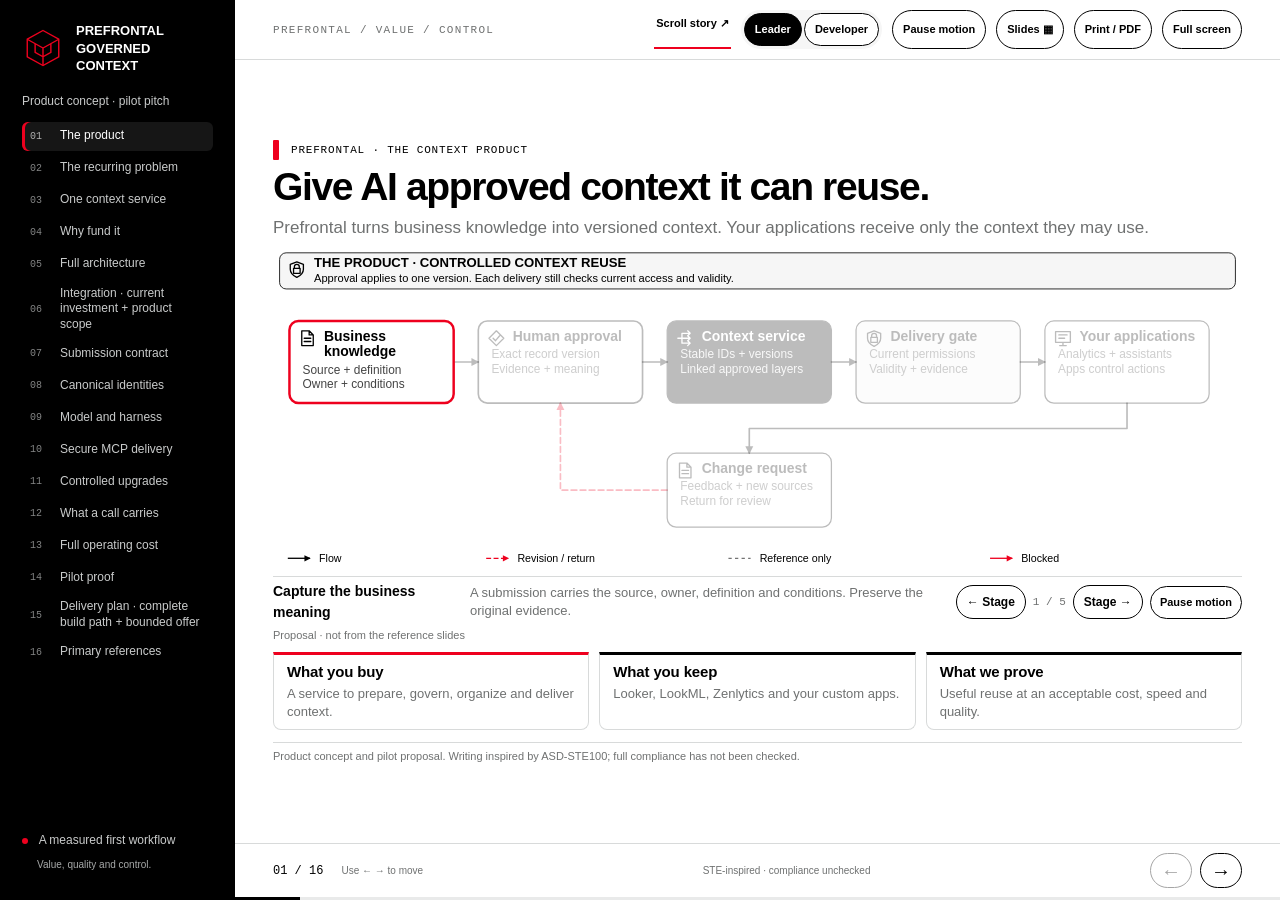
==== commit bc4e4326: "Add continuous scrolling story and governed search diagrams" ====
--- a/index.html
+++ b/index.html
@@ -167,6 +167,65 @@
 @media(max-width:650px){.cost-lab-planner .cl-planner-charts [data-chart=token-flow]{min-width:580px;height:182px}.cost-lab-planner .cl-planner-charts [data-chart=summary-token-bars]{min-width:480px;height:240px}.cost-lab .cl-budget-side .cl-chart{min-width:410px}.cost-lab .cl-details:not([open]){display:block;margin-right:0}.cost-lab .cl-budget-actions b{display:inline}}
 @media print{.cost-lab .cl-details:not([open]){display:none}.cost-lab .cl-budget-side .cl-chart{height:auto;max-height:100px!important}.cost-lab-planner .cl-planner-charts [data-chart=token-flow],.cost-lab-planner .cl-planner-charts [data-chart=summary-token-bars]{height:165px;max-height:165px}}
 @media print{.cost-lab .cl-hidden-grid>.cl-figure:last-child{grid-column:auto}.cost-lab .cl-hidden-grid .cl-chart{max-height:190px!important}.cost-lab .cl-details{display:none!important}}
+
+/* Both formats share the brand. Only the continuous view changes composition. */
+.presentation-format{font:700 11px Arial,sans-serif;color:var(--ink);text-decoration:none;border-bottom:2px solid var(--red);padding:7px 2px;white-space:nowrap}
+body[data-presentation="story"]{--story-width:1600px;overflow-x:clip}
+body[data-presentation="story"] .deck-shell{display:block}
+body[data-presentation="story"] .rail,body[data-presentation="story"] .deck-footer,body[data-presentation="story"] .progress-track,body[data-presentation="story"] .topbar .topic,body[data-presentation="story"] .view-switch,body[data-presentation="story"] #overview-toggle{display:none}
+body[data-presentation="story"] .main-shell{display:block;margin:0;width:100%}
+body[data-presentation="story"] .topbar{position:sticky;top:0;z-index:40;min-height:72px;height:auto;padding:14px clamp(18px,4vw,70px);background:rgba(255,255,255,.96);backdrop-filter:blur(16px);gap:20px;border-bottom:1px solid var(--line)}
+.story-menu{position:relative;font:700 13px Arial,sans-serif}
+.story-menu>summary{cursor:pointer;display:flex;gap:24px;align-items:center;list-style:none;padding:10px 0}
+.story-menu>summary:before{content:'↓';color:var(--red);font-size:22px}
+.story-position{font:12px monospace;color:var(--muted)}
+.story-chapters{position:absolute;top:50px;left:0;max-height:70vh;overflow:auto;width:min(480px,90vw);background:white;border:1px solid var(--line);box-shadow:0 20px 60px #0002;padding:14px;display:grid;gap:3px}
+.story-chapters a{color:var(--ink);text-decoration:none;padding:12px;border-left:3px solid transparent;font-size:13px;font-weight:400}
+.story-chapters a:hover,.story-chapters a[aria-current]{background:var(--mist);border-left-color:var(--red)}
+.story-progress{position:fixed;top:0;left:0;width:100%;height:4px;background:var(--red);transform-origin:left;z-index:50;pointer-events:none}
+body[data-presentation="story"] #deck{padding:0;display:block;overflow:visible}
+body[data-presentation="story"] .story-chapter{display:block;position:relative;max-width:var(--story-width);margin:auto;padding:100px clamp(22px,4vw,70px) 110px;min-height:0;animation:none;scroll-margin-top:72px;border-bottom:1px solid var(--line)}
+body[data-presentation="story"] .story-chapter:before{content:'';position:absolute;left:12px;top:110px;bottom:-100px;width:1px;background:linear-gradient(var(--red),var(--line));pointer-events:none}
+.chapter-number{display:inline-block;font:700 14px monospace;letter-spacing:2px;color:var(--red);margin:0 0 28px}
+body[data-presentation="story"] .story-chapter>h1,body[data-presentation="story"] .story-chapter>h2{font-size:clamp(36px,4.3vw,72px);line-height:1.03;max-width:1100px;margin:0 0 26px;letter-spacing:-.045em}
+body[data-presentation="story"] .story-chapter>.lead{font-size:clamp(17px,1.4vw,23px);max-width:900px;line-height:1.55;margin-bottom:50px}
+body[data-presentation="story"] .eyebrow{font-size:11px;margin-bottom:18px}
+.story-scene{display:grid;grid-template-columns:minmax(0,3fr) minmax(230px,1fr);gap:30px;align-items:start;position:relative;margin:24px 0 40px}
+body[data-presentation="story"] .story-sticky{position:sticky;top:100px;min-width:0;background:var(--paper);border:1px solid var(--line);border-radius:16px;padding:14px;box-shadow:0 16px 38px #00000008}
+body[data-presentation="story"] .story-sticky .motion-diagram{max-height:none;height:auto}
+body[data-presentation="story"] .story-sticky .diagram-viewport{overflow-x:auto}
+body[data-presentation="story"] .story-sticky .stage-caption{display:block;padding-top:12px}
+body[data-presentation="story"] .story-sticky .stage-detail{display:none}
+body[data-presentation="story"] .story-sticky .stage-controls{margin-top:12px}
+body[data-presentation="story"] .story-sticky .stage-title{font-size:13px}
+.story-step{min-height:48vh;padding:60px 4px 60px 22px;border-left:2px solid var(--line);transition:border-color .3s ease,transform .3s ease;scroll-margin-top:130px}
+.story-step.is-reading{border-left-color:var(--red);transform:translateX(-4px)}
+.story-step-number{font:12px monospace;color:var(--red)}
+.story-step h3{font-size:23px;line-height:1.15;margin:18px 0}
+.story-step p{font-size:16px;line-height:1.7;color:var(--muted)}
+body[data-presentation="story"] .dev{display:block!important}
+body[data-presentation="story"] .developer-content{margin-top:54px;border-top:1px solid var(--line);padding-top:25px}
+body[data-presentation="story"] .developer-section{padding:24px 0;max-width:none}
+body[data-presentation="story"] .developer-topic{margin:20px 0}
+body[data-presentation="story"] .developer-topic>summary{font-size:20px;padding:18px 0}
+body[data-presentation="story"] .developer-section h2{font-size:32px}
+body[data-presentation="story"] .developer-section .motion-diagram{max-height:440px}
+body[data-presentation="story"] .items{gap:20px}
+body[data-presentation="story"] .item p{font-size:16px;line-height:1.6}
+body[data-presentation="story"] .pitch-signals{margin:30px 0}
+body[data-presentation="story"] .agent-role-strip{margin:30px 0}
+body[data-presentation="story"] .slide-note{font-size:13px;line-height:1.7;margin-top:35px;padding-top:20px}
+body[data-presentation="story"] .suite-page{margin:30px 0 80px}
+.story-cost-label{font-size:32px;margin-bottom:24px}
+body[data-presentation="story"] .suite-tabs{display:none}
+.story-arrived>.chapter-number{animation:story-entry .5s cubic-bezier(.2,0,0,1) both}
+@keyframes story-entry{from{transform:translateY(16px);opacity:.3}to{transform:none;opacity:1}}
+body[data-presentation="story"].motion-paused .story-step{transition:none;transform:none}
+body[data-presentation="story"].motion-paused .story-arrived>.chapter-number{animation:none}
+@media(max-width:1100px){.story-scene{grid-template-columns:1fr}.story-step{min-height:0;padding:25px 22px}.story-insights{display:grid;grid-template-columns:repeat(2,minmax(0,1fr));gap:20px}body[data-presentation="story"] .story-sticky{position:relative;top:auto}body[data-presentation="story"] .story-chapter{padding-top:65px;padding-bottom:60px}}
+@media(max-width:600px){body[data-presentation="story"] .topbar{gap:8px;padding:10px 14px}.story-menu>summary{gap:8px;font-size:11px}.story-position{display:none}.story-insights{grid-template-columns:1fr}.story-step h3{font-size:22px}body[data-presentation="story"] .story-chapter:before{left:7px}body[data-presentation="story"] .story-chapter{padding-left:18px;padding-right:18px}body[data-presentation="story"] .story-sticky{padding:7px}body[data-presentation="story"] .tools{gap:6px}.presentation-format{font-size:10px}body[data-presentation="story"] #print{display:none}body[data-presentation="story"] .story-chapter>h1,body[data-presentation="story"] .story-chapter>h2{font-size:38px}}
+@media(prefers-reduced-motion:reduce){.story-step{transform:none!important}.story-arrived>.chapter-number{animation:none!important}}
+@media print{body[data-presentation="story"] .topbar,.story-progress,.presentation-format{display:none!important}body[data-presentation="story"] .slide{height:auto!important;min-height:0!important;break-after:auto!important;page-break-after:auto!important;overflow:visible!important}body[data-presentation="story"] .story-chapter{padding:25px 0!important}body[data-presentation="story"] .story-scene{display:block}body[data-presentation="story"] .story-sticky{position:static;box-shadow:none;break-inside:avoid}body[data-presentation="story"] .story-insights{display:block}.story-step{min-height:0;padding:12px;break-inside:avoid}.story-step h3{font-size:16px}.story-step p{font-size:12px}.story-chapter:before{display:none}body[data-presentation="story"] .dev{display:block!important}body[data-presentation="story"] .slide-note{font-size:10px}body[data-presentation="story"] .chapter-number{margin:15px 0}}
 </style>
 </head>
 <body>
@@ -185,6 +244,7 @@
       <header class="topbar">
         <span class="topic">PREFRONTAL / VALUE / CONTROL</span>
         <div class="tools">
+          <a class="presentation-format" href="story.html" title="Read the complete scrolling presentation">Scroll story ↗</a>
           <div class="view-switch" role="group" aria-label="Audience view"><button type="button" data-view="leader" aria-pressed="true">Leader</button><button type="button" id="audience-dev" data-view="dev" aria-pressed="false">Developer</button></div>
           <button data-motion id="motion-toggle" type="button" aria-pressed="false">Pause motion</button>
           <button id="overview-toggle" type="button" aria-expanded="false" aria-controls="overview">Slides <span aria-hidden="true">▦</span></button>
@@ -210,12 +270,12 @@
 <section class="slide type-problem has-mini-architecture has-pitch-signals" id="static-fragmented-context"><p class="eyebrow">Leadership · the recurring cost</p><h2>New tasks can restart the same work.</h2><p class="lead">Existing tools may hold the data and formulas. Teams still reconnect meaning, evidence and permissions for each use.</p><div class="mini-focus-visual pitch-mechanism"><figure class="mechanism-figure"><div class="diagram-viewport architecture-viewport" tabindex="0" role="region" aria-label="Full architecture workflow diagram. Scroll horizontally on a small screen."><svg viewBox="0 0 1180 400" role="img" width="100%" aria-labelledby="mini-repeated-work-mini-2-title mini-repeated-work-mini-2-desc" preserveAspectRatio="xMidYMid meet" class="motion-diagram mini-architecture-svg" data-mini-architecture="repeated-work-mini" data-architecture-anchors="submissions,preparation,human-review,consumers"><title id="mini-repeated-work-mini-2-title">Separate consumers can repeat the same business checks</title><desc id="mini-repeated-work-mini-2-desc">This is a problem hypothesis. Measure repeated preparation, reconciliation and review in the chosen workflow. THE BUYER PROBLEM · REPEATED WORK BETWEEN TOOLS: Hypothesis to test: the source exists, but each consumer rebuilds the context around it. Stage 1, Start from existing sources: LookML, documents and existing apps already hold useful definitions and source evidence. Stage 2, Prepare context for each use: Separate teams or applications may assemble their own explanation, conditions and source references. Stage 3, Resolve different versions: People check whether definitions, time windows, access and exceptions still agree. Stage 4, Review and repair the result: Reviewers spend time correcting unsupported or unsuitable output. Keep this effort in the baseline. Stage 5, Repeat when the task changes: A new assistant, source version or task may trigger the work again. The pilot must establish how often this happens. Existing sources, store: Definitions + formulas. Documents + evidence. Analytics task, consumer: Prepare local context. Check source meaning. Assistant task, consumer: Prepare local context. Check source meaning. Reconcile copies, gate: Version + conditions. Access + exceptions. Review again, gate: Check the answer. Record time + rework. Solid arrows show flow. Dashed red arrows show revision or return. Dashed gray lines show references, not workflow. Red arrows show a blocked path. This is an architecture proposal.</desc><defs ><marker id="mini-repeated-work-mini-2-ink-arrow" viewBox="0 0 10 10" refX="8" refY="5" markerWidth="6" markerHeight="6" orient="auto" markerUnits="strokeWidth"><path d="M1 1 L9 5 L1 9 Z" fill="var(--ink, #000000)"></path></marker><marker id="mini-repeated-work-mini-2-red-arrow" viewBox="0 0 10 10" refX="8" refY="5" markerWidth="6" markerHeight="6" orient="auto" markerUnits="strokeWidth"><path d="M1 1 L9 5 L1 9 Z" fill="var(--red, #EE001E)"></path></marker></defs><g class="mini-policy-boundary" data-boundary="external-policy"><rect x="8" y="1" width="1164" height="44" rx="8" fill="var(--mist, #F6F6F6)" stroke="var(--ink, #000000)" stroke-width="1"></rect><g transform="translate(19 11)" fill="none" stroke="var(--ink, #000000)" stroke-width="1.6" stroke-linecap="round" stroke-linejoin="round" aria-hidden="true"><path d="M10 1 L18 4 V10 Q18 16 10 20 Q2 16 2 10 V4 Z M7 9 V7 A3 3 0 0 1 13 7 V9 M6 9 H14 V15 H6 Z"></path></g><text x="50" y="18" font-family="Arial, sans-serif" font-size="16" font-weight="700" fill="var(--ink, #000000)" text-anchor="start">THE BUYER PROBLEM · REPEATED WORK BETWEEN TOOLS</text><text x="50" y="36" font-family="Arial, sans-serif" font-size="13.5" font-weight="400" fill="var(--ink, #000000)" text-anchor="start">Hypothesis to test: the source exists, but each consumer rebuilds the context around it.</text></g><g class="stage-meta" data-step="0" data-stage="Start from existing sources" data-stage-detail="LookML, documents and existing apps already hold useful definitions and source evidence." aria-hidden="true"></g><g class="stage-meta" data-step="1" data-stage="Prepare context for each use" data-stage-detail="Separate teams or applications may assemble their own explanation, conditions and source references." aria-hidden="true"></g><g class="stage-meta" data-step="2" data-stage="Resolve different versions" data-stage-detail="People check whether definitions, time windows, access and exceptions still agree." aria-hidden="true"></g><g class="stage-meta" data-step="3" data-stage="Review and repair the result" data-stage-detail="Reviewers spend time correcting unsupported or unsuitable output. Keep this effort in the baseline." aria-hidden="true"></g><g class="stage-meta" data-step="4" data-stage="Repeat when the task changes" data-stage-detail="A new assistant, source version or task may trigger the work again. The pilot must establish how often this happens." aria-hidden="true"></g><g class="m-edge m-stage" data-edge="source-a" data-from="sources" data-to="app-a" data-kind="flow" data-step="1" data-steps="1"><path id="mini-repeated-work-mini-2-path-source-a" d="M220 200 H260 V117 H300" fill="none" stroke="var(--ink, #000000)" stroke-width="2" stroke-linecap="round" stroke-linejoin="round" marker-end="url(#mini-repeated-work-mini-2-ink-arrow)"></path></g><g class="m-edge m-stage" data-edge="source-b" data-from="sources" data-to="app-b" data-kind="flow" data-step="1" data-steps="1"><path id="mini-repeated-work-mini-2-path-source-b" d="M220 230 H260 V297 H300" fill="none" stroke="var(--ink, #000000)" stroke-width="2" stroke-linecap="round" stroke-linejoin="round" marker-end="url(#mini-repeated-work-mini-2-ink-arrow)"></path></g><g class="m-edge m-stage" data-edge="a-check" data-from="app-a" data-to="reconcile" data-kind="flow" data-step="2" data-steps="2"><path id="mini-repeated-work-mini-2-path-a-check" d="M500 117 H575 V195 H650" fill="none" stroke="var(--ink, #000000)" stroke-width="2" stroke-linecap="round" stroke-linejoin="round" marker-end="url(#mini-repeated-work-mini-2-ink-arrow)"></path></g><g class="m-edge m-stage" data-edge="b-check" data-from="app-b" data-to="reconcile" data-kind="flow" data-step="2" data-steps="2"><path id="mini-repeated-work-mini-2-path-b-check" d="M500 297 H605 V235 H650" fill="none" stroke="var(--ink, #000000)" stroke-width="2" stroke-linecap="round" stroke-linejoin="round" marker-end="url(#mini-repeated-work-mini-2-ink-arrow)"></path></g><g class="m-edge m-stage" data-edge="check-review" data-from="reconcile" data-to="rework" data-kind="flow" data-step="3" data-steps="3"><path id="mini-repeated-work-mini-2-path-check-review" d="M860 215 H940" fill="none" stroke="var(--ink, #000000)" stroke-width="2" stroke-linecap="round" stroke-linejoin="round" marker-end="url(#mini-repeated-work-mini-2-ink-arrow)"></path></g><g class="m-edge m-stage" data-edge="next-task" data-from="rework" data-to="sources" data-kind="return" data-step="4" data-steps="4"><path id="mini-repeated-work-mini-2-path-next-task" d="M1045 260 V365 H120 V260" fill="none" stroke="var(--red, #EE001E)" stroke-width="2" stroke-linecap="round" stroke-linejoin="round" stroke-dasharray="7 4" marker-end="url(#mini-repeated-work-mini-2-red-arrow)"></path><rect x="637.4449999999999" y="345" width="145.11000000000004" height="20" rx="3" fill="var(--paper, #FFFFFF)"></rect><text x="710" y="359" font-family="Arial, sans-serif" font-size="13.5" font-weight="700" fill="var(--red, #EE001E)" text-anchor="middle" data-line-kind="edge-label">Next task or change</text></g><g class="m-node m-stage mini-role-store" data-node="sources" data-role="store" data-step="0" data-steps="0"><rect x="20" y="170" width="200" height="90" rx="11" fill="var(--paper, #FFFFFF)" stroke="var(--ink, #000000)" stroke-width="1.5"></rect><g transform="translate(32 181)" fill="none" stroke="var(--ink, #000000)" stroke-width="1.6" stroke-linecap="round" stroke-linejoin="round" aria-hidden="true"><ellipse cx="10" cy="4" rx="8" ry="3"></ellipse><path d="M2 4 V16 A8 3 0 0 0 18 16 V4 M2 10 A8 3 0 0 0 18 10"></path></g><text x="62" y="194" font-family="Arial, sans-serif" font-size="17" font-weight="700" fill="var(--ink, #000000)" text-anchor="start" data-line-kind="title" data-text-width="142">Existing sources</text><text x="36" y="215" font-family="Arial, sans-serif" font-size="14.5" font-weight="400" fill="#444444" text-anchor="start" data-line-kind="body" data-text-width="168">Definitions + formulas</text><text x="36" y="233" font-family="Arial, sans-serif" font-size="14.5" font-weight="400" fill="#444444" text-anchor="start" data-line-kind="body" data-text-width="168">Documents + evidence</text></g><g class="m-node m-stage mini-role-consumer" data-node="app-a" data-role="consumer" data-step="1" data-steps="1"><rect x="300" y="72" width="200" height="90" rx="11" fill="var(--paper, #FFFFFF)" stroke="var(--ink, #000000)" stroke-width="1.5"></rect><g transform="translate(312 83)" fill="none" stroke="var(--ink, #000000)" stroke-width="1.6" stroke-linecap="round" stroke-linejoin="round" aria-hidden="true"><path d="M1 2 H19 V15 H1 Z M6 19 H14 M10 15 V19 M5 6 H15 M5 10 H12"></path></g><text x="342" y="96" font-family="Arial, sans-serif" font-size="17" font-weight="700" fill="var(--ink, #000000)" text-anchor="start" data-line-kind="title" data-text-width="142">Analytics task</text><text x="316" y="117" font-family="Arial, sans-serif" font-size="14.5" font-weight="400" fill="#444444" text-anchor="start" data-line-kind="body" data-text-width="168">Prepare local context</text><text x="316" y="135" font-family="Arial, sans-serif" font-size="14.5" font-weight="400" fill="#444444" text-anchor="start" data-line-kind="body" data-text-width="168">Check source meaning</text></g><g class="m-node m-stage mini-role-consumer" data-node="app-b" data-role="consumer" data-step="1" data-steps="1"><rect x="300" y="252" width="200" height="90" rx="11" fill="var(--paper, #FFFFFF)" stroke="var(--ink, #000000)" stroke-width="1.5"></rect><g transform="translate(312 263)" fill="none" stroke="var(--ink, #000000)" stroke-width="1.6" stroke-linecap="round" stroke-linejoin="round" aria-hidden="true"><path d="M1 2 H19 V15 H1 Z M6 19 H14 M10 15 V19 M5 6 H15 M5 10 H12"></path></g><text x="342" y="276" font-family="Arial, sans-serif" font-size="17" font-weight="700" fill="var(--ink, #000000)" text-anchor="start" data-line-kind="title" data-text-width="142">Assistant task</text><text x="316" y="297" font-family="Arial, sans-serif" font-size="14.5" font-weight="400" fill="#444444" text-anchor="start" data-line-kind="body" data-text-width="168">Prepare local context</text><text x="316" y="315" font-family="Arial, sans-serif" font-size="14.5" font-weight="400" fill="#444444" text-anchor="start" data-line-kind="body" data-text-width="168">Check source meaning</text></g><g class="m-node m-stage mini-role-gate" data-node="reconcile" data-role="gate" data-step="2" data-steps="2"><rect x="650" y="170" width="210" height="90" rx="11" fill="var(--paper, #FFFFFF)" stroke="var(--ink, #000000)" stroke-width="2"></rect><g transform="translate(662 181)" fill="none" stroke="var(--ink, #000000)" stroke-width="1.6" stroke-linecap="round" stroke-linejoin="round" aria-hidden="true"><path d="M10 1 L19 10 L10 19 L1 10 Z M6 10 L9 13 L14 7"></path></g><text x="692" y="194" font-family="Arial, sans-serif" font-size="17" font-weight="700" fill="var(--ink, #000000)" text-anchor="start" data-line-kind="title" data-text-width="152">Reconcile copies</text><text x="666" y="215" font-family="Arial, sans-serif" font-size="14.5" font-weight="400" fill="#444444" text-anchor="start" data-line-kind="body" data-text-width="178">Version + conditions</text><text x="666" y="233" font-family="Arial, sans-serif" font-size="14.5" font-weight="400" fill="#444444" text-anchor="start" data-line-kind="body" data-text-width="178">Access + exceptions</text></g><g class="m-node m-stage mini-role-gate" data-node="rework" data-role="gate" data-step="3" data-steps="3"><rect x="940" y="170" width="210" height="90" rx="11" fill="var(--paper, #FFFFFF)" stroke="var(--ink, #000000)" stroke-width="2"></rect><g transform="translate(952 181)" fill="none" stroke="var(--ink, #000000)" stroke-width="1.6" stroke-linecap="round" stroke-linejoin="round" aria-hidden="true"><path d="M10 1 L19 10 L10 19 L1 10 Z M6 10 L9 13 L14 7"></path></g><text x="982" y="194" font-family="Arial, sans-serif" font-size="17" font-weight="700" fill="var(--ink, #000000)" text-anchor="start" data-line-kind="title" data-text-width="152">Review again</text><text x="956" y="215" font-family="Arial, sans-serif" font-size="14.5" font-weight="400" fill="#444444" text-anchor="start" data-line-kind="body" data-text-width="178">Check the answer</text><text x="956" y="233" font-family="Arial, sans-serif" font-size="14.5" font-weight="400" fill="#444444" text-anchor="start" data-line-kind="body" data-text-width="178">Record time + rework</text></g><g class="mini-architecture-legend" aria-hidden="true"><path d="M18 383 H45" fill="none" stroke="var(--ink, #000000)" stroke-width="1.6" marker-end="url(#mini-repeated-work-mini-2-ink-arrow)"></path><text x="56" y="387" font-family="Arial, sans-serif" font-size="13" font-weight="400" fill="var(--ink, #000000)" text-anchor="start">Flow</text><path d="M259.6 383 H286.6" fill="none" stroke="var(--red, #EE001E)" stroke-width="1.6" stroke-dasharray="6 3" marker-end="url(#mini-repeated-work-mini-2-red-arrow)"></path><text x="297.6" y="387" font-family="Arial, sans-serif" font-size="13" font-weight="400" fill="var(--ink, #000000)" text-anchor="start">Revision / return</text><path d="M554.6 383 H581.6" fill="none" stroke="#737373" stroke-width="1.6" stroke-dasharray="4 4"></path><text x="592.6" y="387" font-family="Arial, sans-serif" font-size="13" font-weight="400" fill="var(--ink, #000000)" text-anchor="start">Reference only</text><path d="M873.2 383 H900.2" fill="none" stroke="var(--red, #EE001E)" stroke-width="1.6" marker-end="url(#mini-repeated-work-mini-2-red-arrow)"></path><text x="911.2" y="387" font-family="Arial, sans-serif" font-size="13" font-weight="400" fill="var(--ink, #000000)" text-anchor="start">Blocked</text></g></svg></div><p class="diagram-scroll-hint">Swipe the diagram to follow the workflow. Focus it and use arrow keys to scroll.</p><figcaption class="static-diagram-caption">Static diagram. Follow the arrows and read all stages.</figcaption></figure><p class="provenance">Proposal · not from the reference slides</p><div class="pitch-signals" aria-label="Leadership takeaways"><article class="pitch-signal"><h3>Cost to measure</h3><p>Time spent finding, explaining and reviewing the same context.</p></article><article class="pitch-signal"><h3>Risk to test</h3><p>Different versions or missing conditions can change an answer.</p></article><article class="pitch-signal"><h3>Opportunity</h3><p>Reuse approved meaning while checking each new use.</p></article></div><details class="dev presenter-detail"><summary>Presenter detail</summary><div class="items"><article class="item"><h3>Preparation</h3><p>People connect existing metric definitions to evidence, exceptions and ownership.</p></article><article class="item"><h3>Reconciliation</h3><p>People resolve conflicting versions and missing conditions.</p></article><article class="item"><h3>Review and rework</h3><p>People check unsupported or unsuitable outputs.</p></article><article class="item"><h3>Change management</h3><p>Teams reconnect context when models or tools change.</p></article></div></details></div><p class="slide-note">These are problem hypotheses. Establish their frequency and cost in the selected workflow.</p></section>
 <section class="slide type-product-flow has-mini-architecture has-pitch-signals" id="static-product-overview"><p class="eyebrow">Leadership · what you would buy</p><h2>One governed path. Many ways to use the output.</h2><p class="lead">People approve the meaning. The agent organizes approved records. The delivery service checks each request.</p><div class="mini-focus-visual pitch-mechanism"><figure class="mechanism-figure"><div class="diagram-viewport architecture-viewport" tabindex="0" role="region" aria-label="Full architecture workflow diagram. Scroll horizontally on a small screen."><svg viewBox="0 0 1180 390" role="img" width="100%" aria-labelledby="mini-service-workflow-mini-3-title mini-service-workflow-mini-3-desc" preserveAspectRatio="xMidYMid meet" class="motion-diagram mini-architecture-svg" data-mini-architecture="service-workflow-mini" data-architecture-anchors="submissions,preparation,human-review,context-agent,canonical-registry,data-layer,metric-layer,ontology-layer,interpretation-layer,mcp-delivery,consumers"><title id="mini-service-workflow-mini-3-title">The context product has a complete admission and delivery path</title><desc id="mini-service-workflow-mini-3-desc">Submissions enter review before the agent publishes linked context. Rejected records return for revision. Consumers remain independent. PRODUCT BOUNDARY · FROM A SUBMISSION TO A PERMITTED OUTPUT: A canonical ID identifies context. It grants no access. Changed meaning always returns to review. Stage 1, Prepare a structured submission: A person or agent loop submits a template with evidence. STE-inspired writing clarifies the record while preserving meaning. Stage 2, Review the exact version: The reviewer checks evidence, scope and conditions. A rejected record returns with a reason. Stage 3, Organize approved context: The context agent places approved records into Data, Metric, Ontology and Interpretation layers. Stable IDs link them. Stage 4, Check the delivery request: The MCP service checks caller identity, permissions, version and validity before returning a bounded context package. Stage 5, Let the application consume it: The application uses permitted parameters and references. Native services execute queries under their own permissions. Stage 6, Return new meaning to review: Feedback and derived interpretations enter a new submission. They do not become approved memory automatically. Submit + prepare, input: One review template. Evidence attached. Human review, gate: Meaning + conditions. Exact version approval. Agent + layers, agent: Data, Metric, Ontology. Interpretation. MCP delivery, policy: Identity + permissions. Version + validity. Consumer apps, consumer: Values + references. Native query execution. Revise record, stop: Reviewer reason. Resubmit for approval. New submission, input: Feedback + new meaning. A new draft version. Solid arrows show flow. Dashed red arrows show revision or return. Dashed gray lines show references, not workflow. Red arrows show a blocked path. This is an architecture proposal.</desc><defs ><marker id="mini-service-workflow-mini-3-ink-arrow" viewBox="0 0 10 10" refX="8" refY="5" markerWidth="6" markerHeight="6" orient="auto" markerUnits="strokeWidth"><path d="M1 1 L9 5 L1 9 Z" fill="var(--ink, #000000)"></path></marker><marker id="mini-service-workflow-mini-3-red-arrow" viewBox="0 0 10 10" refX="8" refY="5" markerWidth="6" markerHeight="6" orient="auto" markerUnits="strokeWidth"><path d="M1 1 L9 5 L1 9 Z" fill="var(--red, #EE001E)"></path></marker></defs><g class="mini-policy-boundary" data-boundary="external-policy"><rect x="8" y="1" width="1164" height="44" rx="8" fill="var(--mist, #F6F6F6)" stroke="var(--ink, #000000)" stroke-width="1"></rect><g transform="translate(19 11)" fill="none" stroke="var(--ink, #000000)" stroke-width="1.6" stroke-linecap="round" stroke-linejoin="round" aria-hidden="true"><path d="M10 1 L18 4 V10 Q18 16 10 20 Q2 16 2 10 V4 Z M7 9 V7 A3 3 0 0 1 13 7 V9 M6 9 H14 V15 H6 Z"></path></g><text x="50" y="18" font-family="Arial, sans-serif" font-size="16" font-weight="700" fill="var(--ink, #000000)" text-anchor="start">PRODUCT BOUNDARY · FROM A SUBMISSION TO A PERMITTED OUTPUT</text><text x="50" y="36" font-family="Arial, sans-serif" font-size="13.5" font-weight="400" fill="var(--ink, #000000)" text-anchor="start">A canonical ID identifies context. It grants no access. Changed meaning always returns to review.</text></g><g class="stage-meta" data-step="0" data-stage="Prepare a structured submission" data-stage-detail="A person or agent loop submits a template with evidence. STE-inspired writing clarifies the record while preserving meaning." aria-hidden="true"></g><g class="stage-meta" data-step="1" data-stage="Review the exact version" data-stage-detail="The reviewer checks evidence, scope and conditions. A rejected record returns with a reason." aria-hidden="true"></g><g class="stage-meta" data-step="2" data-stage="Organize approved context" data-stage-detail="The context agent places approved records into Data, Metric, Ontology and Interpretation layers. Stable IDs link them." aria-hidden="true"></g><g class="stage-meta" data-step="3" data-stage="Check the delivery request" data-stage-detail="The MCP service checks caller identity, permissions, version and validity before returning a bounded context package." aria-hidden="true"></g><g class="stage-meta" data-step="4" data-stage="Let the application consume it" data-stage-detail="The application uses permitted parameters and references. Native services execute queries under their own permissions." aria-hidden="true"></g><g class="stage-meta" data-step="5" data-stage="Return new meaning to review" data-stage-detail="Feedback and derived interpretations enter a new submission. They do not become approved memory automatically." aria-hidden="true"></g><g class="m-edge m-stage" data-edge="intake-review" data-from="intake" data-to="review" data-kind="flow" data-step="1" data-steps="1"><path id="mini-service-workflow-mini-3-path-intake-review" d="M220 130 H250" fill="none" stroke="var(--ink, #000000)" stroke-width="2" stroke-linecap="round" stroke-linejoin="round" marker-end="url(#mini-service-workflow-mini-3-ink-arrow)"></path></g><g class="m-edge m-stage" data-edge="review-layers" data-from="review" data-to="layers" data-kind="flow" data-step="2" data-steps="2"><path id="mini-service-workflow-mini-3-path-review-layers" d="M450 130 H480" fill="none" stroke="var(--ink, #000000)" stroke-width="2" stroke-linecap="round" stroke-linejoin="round" marker-end="url(#mini-service-workflow-mini-3-ink-arrow)"></path></g><g class="m-edge m-stage" data-edge="layers-delivery" data-from="layers" data-to="delivery" data-kind="flow" data-step="3" data-steps="3"><path id="mini-service-workflow-mini-3-path-layers-delivery" d="M680 130 H710" fill="none" stroke="var(--ink, #000000)" stroke-width="2" stroke-linecap="round" stroke-linejoin="round" marker-end="url(#mini-service-workflow-mini-3-ink-arrow)"></path></g><g class="m-edge m-stage" data-edge="delivery-consume" data-from="delivery" data-to="consume" data-kind="flow" data-step="4" data-steps="4"><path id="mini-service-workflow-mini-3-path-delivery-consume" d="M910 130 H940" fill="none" stroke="var(--ink, #000000)" stroke-width="2" stroke-linecap="round" stroke-linejoin="round" marker-end="url(#mini-service-workflow-mini-3-ink-arrow)"></path></g><g class="m-edge m-stage" data-edge="review-revise" data-from="review" data-to="revise" data-kind="deny" data-step="1" data-steps="1"><path id="mini-service-workflow-mini-3-path-review-revise" d="M350 180 V245" fill="none" stroke="var(--red, #EE001E)" stroke-width="2" stroke-linecap="round" stroke-linejoin="round" marker-end="url(#mini-service-workflow-mini-3-red-arrow)"></path></g><g class="m-edge m-stage" data-edge="revise-intake" data-from="revise" data-to="intake" data-kind="return" data-step="1" data-steps="1,5"><path id="mini-service-workflow-mini-3-path-revise-intake" d="M250 290 H120 V180" fill="none" stroke="var(--red, #EE001E)" stroke-width="2" stroke-linecap="round" stroke-linejoin="round" stroke-dasharray="7 4" marker-end="url(#mini-service-workflow-mini-3-red-arrow)"></path></g><g class="m-edge m-stage" data-edge="consume-feedback" data-from="consume" data-to="feedback" data-kind="flow" data-step="5" data-steps="5"><path id="mini-service-workflow-mini-3-path-consume-feedback" d="M1040 180 V290 H910" fill="none" stroke="var(--ink, #000000)" stroke-width="2" stroke-linecap="round" stroke-linejoin="round" marker-end="url(#mini-service-workflow-mini-3-ink-arrow)"></path></g><g class="m-edge m-stage" data-edge="feedback-review" data-from="feedback" data-to="review" data-kind="return" data-step="5" data-steps="5"><path id="mini-service-workflow-mini-3-path-feedback-review" d="M710 290 H580 V212 H395 V180" fill="none" stroke="var(--red, #EE001E)" stroke-width="2" stroke-linecap="round" stroke-linejoin="round" stroke-dasharray="7 4" marker-end="url(#mini-service-workflow-mini-3-red-arrow)"></path></g><g class="m-node m-stage mini-role-input" data-node="intake" data-role="input" data-step="0" data-steps="0"><rect x="20" y="80" width="200" height="100" rx="11" fill="var(--paper, #FFFFFF)" stroke="var(--ink, #000000)" stroke-width="1.5"></rect><g transform="translate(32 91)" fill="none" stroke="var(--ink, #000000)" stroke-width="1.6" stroke-linecap="round" stroke-linejoin="round" aria-hidden="true"><path d="M3 1 H12 L17 6 V19 H3 Z M12 1 V6 H17 M6 10 H14 M6 14 H14"></path></g><text x="62" y="104" font-family="Arial, sans-serif" font-size="17" font-weight="700" fill="var(--ink, #000000)" text-anchor="start" data-line-kind="title" data-text-width="142">Submit + prepare</text><text x="36" y="125" font-family="Arial, sans-serif" font-size="14.5" font-weight="400" fill="#444444" text-anchor="start" data-line-kind="body" data-text-width="168">One review template</text><text x="36" y="143" font-family="Arial, sans-serif" font-size="14.5" font-weight="400" fill="#444444" text-anchor="start" data-line-kind="body" data-text-width="168">Evidence attached</text></g><g class="m-node m-stage mini-role-gate" data-node="review" data-role="gate" data-step="1" data-steps="1"><rect x="250" y="80" width="200" height="100" rx="11" fill="var(--paper, #FFFFFF)" stroke="var(--ink, #000000)" stroke-width="2"></rect><g transform="translate(262 91)" fill="none" stroke="var(--ink, #000000)" stroke-width="1.6" stroke-linecap="round" stroke-linejoin="round" aria-hidden="true"><path d="M10 1 L19 10 L10 19 L1 10 Z M6 10 L9 13 L14 7"></path></g><text x="292" y="104" font-family="Arial, sans-serif" font-size="17" font-weight="700" fill="var(--ink, #000000)" text-anchor="start" data-line-kind="title" data-text-width="142">Human review</text><text x="266" y="125" font-family="Arial, sans-serif" font-size="14.5" font-weight="400" fill="#444444" text-anchor="start" data-line-kind="body" data-text-width="168">Meaning + conditions</text><text x="266" y="143" font-family="Arial, sans-serif" font-size="14.5" font-weight="400" fill="#444444" text-anchor="start" data-line-kind="body" data-text-width="168">Exact version approval</text></g><g class="m-node m-stage mini-role-agent" data-node="layers" data-role="agent" data-step="2" data-steps="2"><rect x="480" y="80" width="200" height="100" rx="11" fill="var(--ink, #000000)" stroke="var(--ink, #000000)" stroke-width="1.5"></rect><g transform="translate(492 91)" fill="none" stroke="var(--paper, #FFFFFF)" stroke-width="1.6" stroke-linecap="round" stroke-linejoin="round" aria-hidden="true"><path d="M1 10 H6 M6 10 V4 H16 M6 10 H16 M6 10 V16 H16 M13 1 L16 4 L13 7 M13 7 L16 10 L13 13 M13 13 L16 16 L13 19"></path></g><text x="522" y="104" font-family="Arial, sans-serif" font-size="17" font-weight="700" fill="var(--paper, #FFFFFF)" text-anchor="start" data-line-kind="title" data-text-width="142">Agent + layers</text><text x="496" y="125" font-family="Arial, sans-serif" font-size="14.5" font-weight="400" fill="#E7E7E7" text-anchor="start" data-line-kind="body" data-text-width="168">Data, Metric, Ontology</text><text x="496" y="143" font-family="Arial, sans-serif" font-size="14.5" font-weight="400" fill="#E7E7E7" text-anchor="start" data-line-kind="body" data-text-width="168">Interpretation</text></g><g class="m-node m-stage mini-role-policy" data-node="delivery" data-role="policy" data-step="3" data-steps="3"><rect x="710" y="80" width="200" height="100" rx="11" fill="var(--mist, #F6F6F6)" stroke="var(--ink, #000000)" stroke-width="1.5"></rect><g transform="translate(722 91)" fill="none" stroke="var(--ink, #000000)" stroke-width="1.6" stroke-linecap="round" stroke-linejoin="round" aria-hidden="true"><path d="M10 1 L18 4 V10 Q18 16 10 20 Q2 16 2 10 V4 Z M7 9 V7 A3 3 0 0 1 13 7 V9 M6 9 H14 V15 H6 Z"></path></g><text x="752" y="104" font-family="Arial, sans-serif" font-size="17" font-weight="700" fill="var(--ink, #000000)" text-anchor="start" data-line-kind="title" data-text-width="142">MCP delivery</text><text x="726" y="125" font-family="Arial, sans-serif" font-size="14.5" font-weight="400" fill="#444444" text-anchor="start" data-line-kind="body" data-text-width="168">Identity + permissions</text><text x="726" y="143" font-family="Arial, sans-serif" font-size="14.5" font-weight="400" fill="#444444" text-anchor="start" data-line-kind="body" data-text-width="168">Version + validity</text></g><g class="m-node m-stage mini-role-consumer" data-node="consume" data-role="consumer" data-step="4" data-steps="4"><rect x="940" y="80" width="200" height="100" rx="11" fill="var(--paper, #FFFFFF)" stroke="var(--ink, #000000)" stroke-width="1.5"></rect><g transform="translate(952 91)" fill="none" stroke="var(--ink, #000000)" stroke-width="1.6" stroke-linecap="round" stroke-linejoin="round" aria-hidden="true"><path d="M1 2 H19 V15 H1 Z M6 19 H14 M10 15 V19 M5 6 H15 M5 10 H12"></path></g><text x="982" y="104" font-family="Arial, sans-serif" font-size="17" font-weight="700" fill="var(--ink, #000000)" text-anchor="start" data-line-kind="title" data-text-width="142">Consumer apps</text><text x="956" y="125" font-family="Arial, sans-serif" font-size="14.5" font-weight="400" fill="#444444" text-anchor="start" data-line-kind="body" data-text-width="168">Values + references</text><text x="956" y="143" font-family="Arial, sans-serif" font-size="14.5" font-weight="400" fill="#444444" text-anchor="start" data-line-kind="body" data-text-width="168">Native query execution</text></g><g class="m-node m-stage mini-role-stop" data-node="revise" data-role="stop" data-step="1" data-steps="1,5"><rect x="250" y="245" width="200" height="90" rx="11" fill="#FFF0F2" stroke="var(--red, #EE001E)" stroke-width="1.5"></rect><g transform="translate(262 256)" fill="none" stroke="var(--red, #EE001E)" stroke-width="1.6" stroke-linecap="round" stroke-linejoin="round" aria-hidden="true"><circle cx="10" cy="10" r="9"></circle><path d="M6 6 L14 14 M14 6 L6 14"></path></g><text x="292" y="269" font-family="Arial, sans-serif" font-size="17" font-weight="700" fill="var(--red, #EE001E)" text-anchor="start" data-line-kind="title" data-text-width="142">Revise record</text><text x="266" y="290" font-family="Arial, sans-serif" font-size="14.5" font-weight="400" fill="#444444" text-anchor="start" data-line-kind="body" data-text-width="168">Reviewer reason</text><text x="266" y="308" font-family="Arial, sans-serif" font-size="14.5" font-weight="400" fill="#444444" text-anchor="start" data-line-kind="body" data-text-width="168">Resubmit for approval</text></g><g class="m-node m-stage mini-role-input" data-node="feedback" data-role="input" data-step="5" data-steps="5"><rect x="710" y="245" width="200" height="90" rx="11" fill="var(--paper, #FFFFFF)" stroke="var(--ink, #000000)" stroke-width="1.5"></rect><g transform="translate(722 256)" fill="none" stroke="var(--ink, #000000)" stroke-width="1.6" stroke-linecap="round" stroke-linejoin="round" aria-hidden="true"><path d="M3 1 H12 L17 6 V19 H3 Z M12 1 V6 H17 M6 10 H14 M6 14 H14"></path></g><text x="752" y="269" font-family="Arial, sans-serif" font-size="17" font-weight="700" fill="var(--ink, #000000)" text-anchor="start" data-line-kind="title" data-text-width="142">New submission</text><text x="726" y="290" font-family="Arial, sans-serif" font-size="14.5" font-weight="400" fill="#444444" text-anchor="start" data-line-kind="body" data-text-width="168">Feedback + new meaning</text><text x="726" y="308" font-family="Arial, sans-serif" font-size="14.5" font-weight="400" fill="#444444" text-anchor="start" data-line-kind="body" data-text-width="168">A new draft version</text></g><g class="mini-architecture-legend" aria-hidden="true"><path d="M18 373 H45" fill="none" stroke="var(--ink, #000000)" stroke-width="1.6" marker-end="url(#mini-service-workflow-mini-3-ink-arrow)"></path><text x="56" y="377" font-family="Arial, sans-serif" font-size="13" font-weight="400" fill="var(--ink, #000000)" text-anchor="start">Flow</text><path d="M259.6 373 H286.6" fill="none" stroke="var(--red, #EE001E)" stroke-width="1.6" stroke-dasharray="6 3" marker-end="url(#mini-service-workflow-mini-3-red-arrow)"></path><text x="297.6" y="377" font-family="Arial, sans-serif" font-size="13" font-weight="400" fill="var(--ink, #000000)" text-anchor="start">Revision / return</text><path d="M554.6 373 H581.6" fill="none" stroke="#737373" stroke-width="1.6" stroke-dasharray="4 4"></path><text x="592.6" y="377" font-family="Arial, sans-serif" font-size="13" font-weight="400" fill="var(--ink, #000000)" text-anchor="start">Reference only</text><path d="M873.2 373 H900.2" fill="none" stroke="var(--red, #EE001E)" stroke-width="1.6" marker-end="url(#mini-service-workflow-mini-3-red-arrow)"></path><text x="911.2" y="377" font-family="Arial, sans-serif" font-size="13" font-weight="400" fill="var(--ink, #000000)" text-anchor="start">Blocked</text></g></svg></div><p class="diagram-scroll-hint">Swipe the diagram to follow the workflow. Focus it and use arrow keys to scroll.</p><figcaption class="static-diagram-caption">Static diagram. Follow the arrows and read all stages.</figcaption></figure><p class="provenance">Proposal · not from the reference slides</p><div class="pitch-signals" aria-label="Leadership takeaways"><article class="pitch-signal"><h3>A reusable record</h3><p>A canonical ID, approved version, source evidence and owner.</p></article><article class="pitch-signal"><h3>A clear boundary</h3><p>The agent proposes changes. A reviewer approves new meaning.</p></article><article class="pitch-signal"><h3>A usable output</h3><p>Apps receive permitted parameters and source references.</p></article></div><details class="dev presenter-detail"><summary>Presenter detail</summary><div class="items"><article class="item"><h3>Reusable asset</h3><p>Link approved source definitions to reusable records. Preserve native query execution.</p></article><article class="item"><h3>Clear product boundary</h3><p>Your applications consume context and control their own actions.</p></article></div></details></div><p class="slide-note">Proposed workflow. Human approval and access controls must work before context reaches a consumer.</p></section>
 <section class="slide type-leadership-case has-mini-architecture has-pitch-signals" id="static-investment-case"><p class="eyebrow">Leadership · why fund this</p><h2>Fund the pilot against a clear break-even test.</h2><p class="lead">Compare the same accepted workload. Include setup, operations and human review. Release only when value and control pass.</p><div class="mini-focus-visual pitch-mechanism"><figure class="mechanism-figure"><div class="diagram-viewport architecture-viewport" tabindex="0" role="region" aria-label="Full architecture workflow diagram. Scroll horizontally on a small screen."><svg viewBox="0 0 1180 350" role="img" width="100%" aria-labelledby="mini-investment-decision-mini-4-title mini-investment-decision-mini-4-desc" preserveAspectRatio="xMidYMid meet" class="motion-diagram mini-architecture-svg" data-mini-architecture="investment-decision-mini" data-architecture-anchors="human-review,context-agent,mcp-delivery,consumers"><title id="mini-investment-decision-mini-4-title">Compare total costs before asking the owner to expand</title><desc id="mini-investment-decision-mini-4-desc">Compare the current process and proposed service on the same accepted workload. Benefits and quality must both pass. INVESTMENT DECISION · THE SAME ACCEPTED WORKLOAD: The figures below are invented assumptions. They define a hurdle, not achieved savings. Stage 1, Measure the current process: Record digital spend, human handling and fixed costs for tasks that meet the owner acceptance criteria. Stage 2, Price the proposed service: Include source adapters, setup, review, inference, queries, licenses and operating support. Count each cost once. Stage 3, Compare complete economics: Use the same accepted-task target. Include failed attempts. Compare recurring cost and the year-one setup burden. Stage 4, Require quality and access proof: Cost improvement alone is insufficient. Measure performance, source-supported accuracy and permission enforcement. Stage 5, Make the investment decision: The owner accepts the evidence and budget or holds expansion. No product saving has been measured. Current process, input: Digital + human cost. Accepted task baseline. Proposed service, input: Setup + recurring cost. Include review + rework. Compare full cost, agent: Same accepted workload. Year-one net difference. Quality + access, gate: Performance + accuracy. Permissions + evidence. Owner decision, gate: Return + quality pass. Approve bounded scope. Hold expansion, stop: Return below target. Or a material failure. Solid arrows show flow. Dashed red arrows show revision or return. Dashed gray lines show references, not workflow. Red arrows show a blocked path. This is an architecture proposal.</desc><defs ><marker id="mini-investment-decision-mini-4-ink-arrow" viewBox="0 0 10 10" refX="8" refY="5" markerWidth="6" markerHeight="6" orient="auto" markerUnits="strokeWidth"><path d="M1 1 L9 5 L1 9 Z" fill="var(--ink, #000000)"></path></marker><marker id="mini-investment-decision-mini-4-red-arrow" viewBox="0 0 10 10" refX="8" refY="5" markerWidth="6" markerHeight="6" orient="auto" markerUnits="strokeWidth"><path d="M1 1 L9 5 L1 9 Z" fill="var(--red, #EE001E)"></path></marker></defs><g class="mini-policy-boundary" data-boundary="external-policy"><rect x="8" y="1" width="1164" height="44" rx="8" fill="var(--mist, #F6F6F6)" stroke="var(--ink, #000000)" stroke-width="1"></rect><g transform="translate(19 11)" fill="none" stroke="var(--ink, #000000)" stroke-width="1.6" stroke-linecap="round" stroke-linejoin="round" aria-hidden="true"><path d="M10 1 L18 4 V10 Q18 16 10 20 Q2 16 2 10 V4 Z M7 9 V7 A3 3 0 0 1 13 7 V9 M6 9 H14 V15 H6 Z"></path></g><text x="50" y="18" font-family="Arial, sans-serif" font-size="16" font-weight="700" fill="var(--ink, #000000)" text-anchor="start">INVESTMENT DECISION · THE SAME ACCEPTED WORKLOAD</text><text x="50" y="36" font-family="Arial, sans-serif" font-size="13.5" font-weight="400" fill="var(--ink, #000000)" text-anchor="start">The figures below are invented assumptions. They define a hurdle, not achieved savings.</text></g><g class="stage-meta" data-step="0" data-stage="Measure the current process" data-stage-detail="Record digital spend, human handling and fixed costs for tasks that meet the owner acceptance criteria." aria-hidden="true"></g><g class="stage-meta" data-step="1" data-stage="Price the proposed service" data-stage-detail="Include source adapters, setup, review, inference, queries, licenses and operating support. Count each cost once." aria-hidden="true"></g><g class="stage-meta" data-step="2" data-stage="Compare complete economics" data-stage-detail="Use the same accepted-task target. Include failed attempts. Compare recurring cost and the year-one setup burden." aria-hidden="true"></g><g class="stage-meta" data-step="3" data-stage="Require quality and access proof" data-stage-detail="Cost improvement alone is insufficient. Measure performance, source-supported accuracy and permission enforcement." aria-hidden="true"></g><g class="stage-meta" data-step="4" data-stage="Make the investment decision" data-stage-detail="The owner accepts the evidence and budget or holds expansion. No product saving has been measured." aria-hidden="true"></g><g class="m-edge m-stage" data-edge="baseline-compare" data-from="baseline" data-to="compare" data-kind="flow" data-step="2" data-steps="2"><path id="mini-investment-decision-mini-4-path-baseline-compare" d="M240 117 H280 V172 H330" fill="none" stroke="var(--ink, #000000)" stroke-width="2" stroke-linecap="round" stroke-linejoin="round" marker-end="url(#mini-investment-decision-mini-4-ink-arrow)"></path></g><g class="m-edge m-stage" data-edge="candidate-compare" data-from="candidate" data-to="compare" data-kind="flow" data-step="2" data-steps="2"><path id="mini-investment-decision-mini-4-path-candidate-compare" d="M240 260 H300 V222 H330" fill="none" stroke="var(--ink, #000000)" stroke-width="2" stroke-linecap="round" stroke-linejoin="round" marker-end="url(#mini-investment-decision-mini-4-ink-arrow)"></path></g><g class="m-edge m-stage" data-edge="compare-quality" data-from="compare" data-to="quality" data-kind="flow" data-step="3" data-steps="3"><path id="mini-investment-decision-mini-4-path-compare-quality" d="M560 170 H600 V117 H650" fill="none" stroke="var(--ink, #000000)" stroke-width="2" stroke-linecap="round" stroke-linejoin="round" marker-end="url(#mini-investment-decision-mini-4-ink-arrow)"></path></g><g class="m-edge m-stage" data-edge="quality-decision" data-from="quality" data-to="decision" data-kind="flow" data-step="4" data-steps="4"><path id="mini-investment-decision-mini-4-path-quality-decision" d="M880 117 H910 V170 H940" fill="none" stroke="var(--ink, #000000)" stroke-width="2" stroke-linecap="round" stroke-linejoin="round" marker-end="url(#mini-investment-decision-mini-4-ink-arrow)"></path></g><g class="m-edge m-stage" data-edge="compare-hold" data-from="compare" data-to="hold" data-kind="deny" data-step="2" data-steps="2"><path id="mini-investment-decision-mini-4-path-compare-hold" d="M560 222 H600 V260 H650" fill="none" stroke="var(--red, #EE001E)" stroke-width="2" stroke-linecap="round" stroke-linejoin="round" marker-end="url(#mini-investment-decision-mini-4-red-arrow)"></path></g><g class="m-edge m-stage" data-edge="quality-hold" data-from="quality" data-to="hold" data-kind="deny" data-step="3" data-steps="3"><path id="mini-investment-decision-mini-4-path-quality-hold" d="M765 162 V215" fill="none" stroke="var(--red, #EE001E)" stroke-width="2" stroke-linecap="round" stroke-linejoin="round" marker-end="url(#mini-investment-decision-mini-4-red-arrow)"></path></g><g class="m-edge m-stage" data-edge="decision-hold" data-from="decision" data-to="hold" data-kind="deny" data-step="4" data-steps="4"><path id="mini-investment-decision-mini-4-path-decision-hold" d="M1050 245 V320 H765 V305" fill="none" stroke="var(--red, #EE001E)" stroke-width="2" stroke-linecap="round" stroke-linejoin="round" marker-end="url(#mini-investment-decision-mini-4-red-arrow)"></path></g><g class="m-node m-stage mini-role-input" data-node="baseline" data-role="input" data-step="0" data-steps="0"><rect x="20" y="72" width="220" height="90" rx="11" fill="var(--paper, #FFFFFF)" stroke="var(--ink, #000000)" stroke-width="1.5"></rect><g transform="translate(32 83)" fill="none" stroke="var(--ink, #000000)" stroke-width="1.6" stroke-linecap="round" stroke-linejoin="round" aria-hidden="true"><path d="M3 1 H12 L17 6 V19 H3 Z M12 1 V6 H17 M6 10 H14 M6 14 H14"></path></g><text x="62" y="96" font-family="Arial, sans-serif" font-size="17" font-weight="700" fill="var(--ink, #000000)" text-anchor="start" data-line-kind="title" data-text-width="162">Current process</text><text x="36" y="117" font-family="Arial, sans-serif" font-size="14.5" font-weight="400" fill="#444444" text-anchor="start" data-line-kind="body" data-text-width="188">Digital + human cost</text><text x="36" y="135" font-family="Arial, sans-serif" font-size="14.5" font-weight="400" fill="#444444" text-anchor="start" data-line-kind="body" data-text-width="188">Accepted task baseline</text></g><g class="m-node m-stage mini-role-input" data-node="candidate" data-role="input" data-step="1" data-steps="1"><rect x="20" y="215" width="220" height="90" rx="11" fill="var(--paper, #FFFFFF)" stroke="var(--ink, #000000)" stroke-width="1.5"></rect><g transform="translate(32 226)" fill="none" stroke="var(--ink, #000000)" stroke-width="1.6" stroke-linecap="round" stroke-linejoin="round" aria-hidden="true"><path d="M3 1 H12 L17 6 V19 H3 Z M12 1 V6 H17 M6 10 H14 M6 14 H14"></path></g><text x="62" y="239" font-family="Arial, sans-serif" font-size="17" font-weight="700" fill="var(--ink, #000000)" text-anchor="start" data-line-kind="title" data-text-width="162">Proposed service</text><text x="36" y="260" font-family="Arial, sans-serif" font-size="14.5" font-weight="400" fill="#444444" text-anchor="start" data-line-kind="body" data-text-width="188">Setup + recurring cost</text><text x="36" y="278" font-family="Arial, sans-serif" font-size="14.5" font-weight="400" fill="#444444" text-anchor="start" data-line-kind="body" data-text-width="188">Include review + rework</text></g><g class="m-node m-stage mini-role-agent" data-node="compare" data-role="agent" data-step="2" data-steps="2"><rect x="330" y="145" width="230" height="100" rx="11" fill="var(--ink, #000000)" stroke="var(--ink, #000000)" stroke-width="1.5"></rect><g transform="translate(342 156)" fill="none" stroke="var(--paper, #FFFFFF)" stroke-width="1.6" stroke-linecap="round" stroke-linejoin="round" aria-hidden="true"><path d="M1 10 H6 M6 10 V4 H16 M6 10 H16 M6 10 V16 H16 M13 1 L16 4 L13 7 M13 7 L16 10 L13 13 M13 13 L16 16 L13 19"></path></g><text x="372" y="169" font-family="Arial, sans-serif" font-size="17" font-weight="700" fill="var(--paper, #FFFFFF)" text-anchor="start" data-line-kind="title" data-text-width="172">Compare full cost</text><text x="346" y="190" font-family="Arial, sans-serif" font-size="14.5" font-weight="400" fill="#E7E7E7" text-anchor="start" data-line-kind="body" data-text-width="198">Same accepted workload</text><text x="346" y="208" font-family="Arial, sans-serif" font-size="14.5" font-weight="400" fill="#E7E7E7" text-anchor="start" data-line-kind="body" data-text-width="198">Year-one net difference</text></g><g class="m-node m-stage mini-role-gate" data-node="quality" data-role="gate" data-step="3" data-steps="3"><rect x="650" y="72" width="230" height="90" rx="11" fill="var(--paper, #FFFFFF)" stroke="var(--ink, #000000)" stroke-width="2"></rect><g transform="translate(662 83)" fill="none" stroke="var(--ink, #000000)" stroke-width="1.6" stroke-linecap="round" stroke-linejoin="round" aria-hidden="true"><path d="M10 1 L19 10 L10 19 L1 10 Z M6 10 L9 13 L14 7"></path></g><text x="692" y="96" font-family="Arial, sans-serif" font-size="17" font-weight="700" fill="var(--ink, #000000)" text-anchor="start" data-line-kind="title" data-text-width="172">Quality + access</text><text x="666" y="117" font-family="Arial, sans-serif" font-size="14.5" font-weight="400" fill="#444444" text-anchor="start" data-line-kind="body" data-text-width="198">Performance + accuracy</text><text x="666" y="135" font-family="Arial, sans-serif" font-size="14.5" font-weight="400" fill="#444444" text-anchor="start" data-line-kind="body" data-text-width="198">Permissions + evidence</text></g><g class="m-node m-stage mini-role-gate" data-node="decision" data-role="gate" data-step="4" data-steps="4"><rect x="940" y="145" width="220" height="100" rx="11" fill="var(--paper, #FFFFFF)" stroke="var(--ink, #000000)" stroke-width="2"></rect><g transform="translate(952 156)" fill="none" stroke="var(--ink, #000000)" stroke-width="1.6" stroke-linecap="round" stroke-linejoin="round" aria-hidden="true"><path d="M10 1 L19 10 L10 19 L1 10 Z M6 10 L9 13 L14 7"></path></g><text x="982" y="169" font-family="Arial, sans-serif" font-size="17" font-weight="700" fill="var(--ink, #000000)" text-anchor="start" data-line-kind="title" data-text-width="162">Owner decision</text><text x="956" y="190" font-family="Arial, sans-serif" font-size="14.5" font-weight="400" fill="#444444" text-anchor="start" data-line-kind="body" data-text-width="188">Return + quality pass</text><text x="956" y="208" font-family="Arial, sans-serif" font-size="14.5" font-weight="400" fill="#444444" text-anchor="start" data-line-kind="body" data-text-width="188">Approve bounded scope</text></g><g class="m-node m-stage mini-role-stop" data-node="hold" data-role="stop" data-step="2" data-steps="2,3,4"><rect x="650" y="215" width="230" height="90" rx="11" fill="#FFF0F2" stroke="var(--red, #EE001E)" stroke-width="1.5"></rect><g transform="translate(662 226)" fill="none" stroke="var(--red, #EE001E)" stroke-width="1.6" stroke-linecap="round" stroke-linejoin="round" aria-hidden="true"><circle cx="10" cy="10" r="9"></circle><path d="M6 6 L14 14 M14 6 L6 14"></path></g><text x="692" y="239" font-family="Arial, sans-serif" font-size="17" font-weight="700" fill="var(--red, #EE001E)" text-anchor="start" data-line-kind="title" data-text-width="172">Hold expansion</text><text x="666" y="260" font-family="Arial, sans-serif" font-size="14.5" font-weight="400" fill="#444444" text-anchor="start" data-line-kind="body" data-text-width="198">Return below target</text><text x="666" y="278" font-family="Arial, sans-serif" font-size="14.5" font-weight="400" fill="#444444" text-anchor="start" data-line-kind="body" data-text-width="198">Or a material failure</text></g><g class="mini-architecture-legend" aria-hidden="true"><path d="M18 333 H45" fill="none" stroke="var(--ink, #000000)" stroke-width="1.6" marker-end="url(#mini-investment-decision-mini-4-ink-arrow)"></path><text x="56" y="337" font-family="Arial, sans-serif" font-size="13" font-weight="400" fill="var(--ink, #000000)" text-anchor="start">Flow</text><path d="M259.6 333 H286.6" fill="none" stroke="var(--red, #EE001E)" stroke-width="1.6" stroke-dasharray="6 3" marker-end="url(#mini-investment-decision-mini-4-red-arrow)"></path><text x="297.6" y="337" font-family="Arial, sans-serif" font-size="13" font-weight="400" fill="var(--ink, #000000)" text-anchor="start">Revision / return</text><path d="M554.6 333 H581.6" fill="none" stroke="#737373" stroke-width="1.6" stroke-dasharray="4 4"></path><text x="592.6" y="337" font-family="Arial, sans-serif" font-size="13" font-weight="400" fill="var(--ink, #000000)" text-anchor="start">Reference only</text><path d="M873.2 333 H900.2" fill="none" stroke="var(--red, #EE001E)" stroke-width="1.6" marker-end="url(#mini-investment-decision-mini-4-red-arrow)"></path><text x="911.2" y="337" font-family="Arial, sans-serif" font-size="13" font-weight="400" fill="var(--ink, #000000)" text-anchor="start">Blocked</text></g></svg></div><p class="diagram-scroll-hint">Swipe the diagram to follow the workflow. Focus it and use arrow keys to scroll.</p><figcaption class="static-diagram-caption">Static diagram. Follow the arrows and read all stages.</figcaption></figure><p class="provenance">Proposal · not from the reference slides</p><div class="leadership-case leadership-case-compact"><div class="investment-hurdle"><span class="design-label">ILLUSTRATIVE BREAK-EVEN REQUIREMENT · USD</span><strong class="hurdle-amount" data-hurdle="perAttempt" data-value="1.1333333333333333">$1.13</strong><p class="hurdle-unit">required benefit per attempt in year one</p><p class="hurdle-assumptions">1,000 accepted tasks/month · 80% accepted attempts · $1,000 monthly overhead · $5,000 setup over 12 months</p><div class="hurdle-support"><span data-hurdle="attempts" data-value="1250">1,250 attempts per month</span><span data-hurdle="monthlyRequired" data-value="1416.6666666666667">$1,416.67 required benefit per month</span><span data-hurdle="handlingMinutes" data-value="1.1333333333333333">1.13 handling minutes per attempt at $60/hour</span></div><p class="hurdle-definition">Benefit may come from lower operating cost or separately evidenced business value. Avoid counting the same benefit twice.</p></div></div><div class="pitch-signals" aria-label="Leadership takeaways"><article class="pitch-signal"><h3>Cost + performance</h3><p>Full cost per accepted task. Complete delivery time at agreed load.</p></article><article class="pitch-signal"><h3>Accuracy + trust</h3><p>Source-supported answers. Enforced access with audit evidence.</p></article><article class="pitch-signal"><h3>The funding rule</h3><p>Meet the agreed return and quality gates before expansion.</p></article></div><details class="dev presenter-detail"><summary>Presenter detail</summary><div class="items"><article class="item"><h3>Cost</h3><p>Compare full cost per accepted task.</p></article><article class="item"><h3>Performance</h3><p>Measure complete delivery time and tail latency.</p></article><article class="item"><h3>Accuracy</h3><p>Review source support and preserved meaning.</p></article><article class="item"><h3>Trust</h3><p>Prove access boundaries and audit readback.</p></article></div></details></div><p class="slide-note">Illustrative hurdle, not a price quote or forecast. The pilot must establish whether the required benefit is achievable.</p></section>
-<section class="slide type-architecture" id="static-full-architecture"><p class="eyebrow">Developer view · the whole product</p><h2>From a submission to a permitted context output.</h2><p class="lead">One workflow connects human governance, stable identities, linked layers and secure delivery. Feedback starts a new submission.</p><figure class="mechanism-figure"><div class="diagram-viewport architecture-viewport" tabindex="0" role="region" aria-label="Full architecture workflow diagram. Scroll horizontally on a small screen."><svg viewBox="0 0 1260 550" class="motion-diagram architecture-svg" role="img" aria-labelledby="context-architecture-3-title context-architecture-3-desc" preserveAspectRatio="xMidYMid meet"><title id="context-architecture-3-title">Full proposed Prefrontal product: submissions, human governance, canonical IDs, model harness, four layers, MCP delivery and feedback</title><desc id="context-architecture-3-desc">Preserve the original. Check schema, evidence and STE-inspired meaning. Human reviewers approve, reject or request changes to the exact version. Resolve canonical identities and versions. The harness asks the chosen model for typed decisions. It places approved records; new meaning returns through preparation and review. Organize Data, Metric, Ontology and Interpretation records in a controlled workspace. Derived objects retain their own IDs and references to approved input versions. Publish a complete validated release. The MCP server checks caller and record access. Consumers receive IDs, evidence and current versions, and control their own actions. Consumer feedback and new agent interpretations start submissions. Human approval never happens automatically. Expiry, withdrawal or access changes invalidate dependent outputs. Solid arrows: approved processing and delivery. Dashed arrows: revision or new submission. IDs connect layers; IDs grant no permission.</desc><defs><marker id="context-architecture-3-arrow" viewBox="0 0 10 10" refX="8" refY="5" markerWidth="6" markerHeight="6" orient="auto"><path d="M1 1 L9 5 L1 9 Z" fill="var(--blue, #000000)"/></marker><marker id="context-architecture-3-return" viewBox="0 0 10 10" refX="8" refY="5" markerWidth="6" markerHeight="6" orient="auto"><path d="M1 1 L9 5 L1 9 Z" fill="var(--gold, #efb94e)"/></marker></defs><g data-policy="external"><rect x="24" y="4" width="1212" height="40" rx="8" fill="var(--navy, #172b4d)"/><text x="38" y="29" font-family="Segoe UI, Arial, sans-serif" font-size="16" font-weight="650" fill="var(--white, #ffffff)">TRUSTED POLICY · OUTSIDE THE MODEL</text><text x="482" y="29" font-family="Segoe UI, Arial, sans-serif" font-size="15" font-weight="500" fill="var(--cyan, #53c8d8)">Identity · access · validity · retention · audit</text></g><text x="24" y="66" font-family="Segoe UI, Arial, sans-serif" font-size="13" font-weight="650" fill="var(--blue, #000000)">SUBMISSION → HUMAN APPROVAL → CANONICAL IDENTITY</text><text x="750" y="270" font-family="Segoe UI, Arial, sans-serif" font-size="13" font-weight="650" fill="var(--blue, #000000)">APPROVED RELEASE → PERMITTED OUTPUT</text><g class="m-edge m-stage" data-step="0" data-edge="submit-prepare"><path id="context-architecture-3-submit-prepare" d="M198 123 H234" fill="none" stroke="var(--blue, #000000)" stroke-width="2"  marker-end="url(#context-architecture-3-arrow)"/></g><g class="m-edge m-stage" data-step="0" data-edge="prepare-review"><path id="context-architecture-3-prepare-review" d="M414 123 H450" fill="none" stroke="var(--blue, #000000)" stroke-width="2"  marker-end="url(#context-architecture-3-arrow)"/></g><g class="m-edge m-stage" data-step="1" data-edge="review-registry"><path id="context-architecture-3-review-registry" d="M630 123 H666" fill="none" stroke="var(--blue, #000000)" stroke-width="2"  marker-end="url(#context-architecture-3-arrow)"/></g><g class="m-edge m-stage" data-step="0" data-edge="revise-preparation"><path id="context-architecture-3-revise-preparation" d="M540 168 V184 H324 V168" fill="none" stroke="var(--gold, #efb94e)" stroke-width="2" stroke-dasharray="6 5" marker-end="url(#context-architecture-3-return)"/></g><g class="m-edge m-stage" data-step="1" data-edge="registry-agent"><path id="context-architecture-3-registry-agent" d="M773 168 V192 H110 V244" fill="none" stroke="var(--blue, #000000)" stroke-width="2"  marker-end="url(#context-architecture-3-arrow)"/></g><g class="m-edge m-stage" data-step="4" data-edge="derived-review"><path id="context-architecture-3-derived-review" d="M238 244 V210 H300 V168" fill="none" stroke="var(--gold, #efb94e)" stroke-width="2" stroke-dasharray="6 5" marker-end="url(#context-architecture-3-return)"/></g><g class="m-edge m-stage" data-step="1" data-edge="ask-model"><path id="context-architecture-3-ask-model" d="M104 352 V390" fill="none" stroke="var(--blue, #000000)" stroke-width="2"  marker-end="url(#context-architecture-3-arrow)"/></g><g class="m-edge m-stage" data-step="1" data-edge="decision-signals"><path id="context-architecture-3-decision-signals" d="M200 390 V352" fill="none" stroke="var(--blue, #000000)" stroke-width="2"  marker-end="url(#context-architecture-3-arrow)"/></g><g class="m-edge m-stage" data-step="2" data-edge="place-ontology-layer"><path id="context-architecture-3-place-ontology-layer" d="M274 298 H322 V235 H380" fill="none" stroke="var(--blue, #000000)" stroke-width="2"  marker-end="url(#context-architecture-3-arrow)"/></g><g class="m-edge m-stage" data-step="2" data-edge="place-data-layer"><path id="context-architecture-3-place-data-layer" d="M274 298 H322 V315 H380" fill="none" stroke="var(--blue, #000000)" stroke-width="2"  marker-end="url(#context-architecture-3-arrow)"/></g><g class="m-edge m-stage" data-step="2" data-edge="place-metric-layer"><path id="context-architecture-3-place-metric-layer" d="M274 298 H322 V395 H380" fill="none" stroke="var(--blue, #000000)" stroke-width="2"  marker-end="url(#context-architecture-3-arrow)"/></g><g class="m-edge m-stage" data-step="2" data-edge="place-interpretation-layer"><path id="context-architecture-3-place-interpretation-layer" d="M274 298 H322 V475 H380" fill="none" stroke="var(--blue, #000000)" stroke-width="2"  marker-end="url(#context-architecture-3-arrow)"/></g><g class="m-edge m-stage" data-step="3" data-edge="publish-ontology-layer"><path id="context-architecture-3-publish-ontology-layer" d="M616 235 H660 V307 H750" fill="none" stroke="var(--blue, #000000)" stroke-width="2"  marker-end="url(#context-architecture-3-arrow)"/></g><g class="m-edge m-stage" data-step="3" data-edge="publish-data-layer"><path id="context-architecture-3-publish-data-layer" d="M616 315 H678 V331 H750" fill="none" stroke="var(--blue, #000000)" stroke-width="2"  marker-end="url(#context-architecture-3-arrow)"/></g><g class="m-edge m-stage" data-step="3" data-edge="publish-metric-layer"><path id="context-architecture-3-publish-metric-layer" d="M616 395 H696 V355 H750" fill="none" stroke="var(--blue, #000000)" stroke-width="2"  marker-end="url(#context-architecture-3-arrow)"/></g><g class="m-edge m-stage" data-step="3" data-edge="publish-interpretation-layer"><path id="context-architecture-3-publish-interpretation-layer" d="M616 475 H714 V379 H750" fill="none" stroke="var(--blue, #000000)" stroke-width="2"  marker-end="url(#context-architecture-3-arrow)"/></g><g class="m-edge m-stage" data-step="3" data-edge="deliver-consumer"><path id="context-architecture-3-deliver-consumer" d="M976 345 H1010" fill="none" stroke="var(--blue, #000000)" stroke-width="2"  marker-end="url(#context-architecture-3-arrow)"/></g><g class="m-edge m-stage" data-step="4" data-edge="feedback-submission"><path id="context-architecture-3-feedback-submission" d="M1123 399 V516 H12 V184 H108 V168" fill="none" stroke="var(--gold, #efb94e)" stroke-width="2" stroke-dasharray="6 5" marker-end="url(#context-architecture-3-return)"/></g><g class="m-node m-stage" data-step="0" data-stage="Submit, prepare and review" data-stage-detail="Preserve the original. Check schema, evidence and STE-inspired meaning. Human reviewers approve, reject or request changes to the exact version."><g data-node="submissions"><rect x="24" y="78" width="174" height="90" rx="9" fill="var(--white, #ffffff)" stroke="var(--blue, #000000)" stroke-width="1.5"/><text x="36" y="102" font-family="Segoe UI, Arial, sans-serif" font-size="17" font-weight="650" fill="var(--ink, #000000)">Submissions</text><text x="36" y="124" font-family="Segoe UI, Arial, sans-serif" font-size="15" font-weight="500" fill="var(--ink, #000000)">Humans + agent loops</text><text x="36" y="146" font-family="Segoe UI, Arial, sans-serif" font-size="15" font-weight="500" fill="var(--ink, #000000)">Source + owner</text></g><g data-node="preparation"><rect x="234" y="78" width="180" height="90" rx="9" fill="var(--white, #ffffff)" stroke="var(--blue, #000000)" stroke-width="1.5"/><text x="246" y="102" font-family="Segoe UI, Arial, sans-serif" font-size="17" font-weight="650" fill="var(--ink, #000000)">Prepare + check</text><text x="246" y="124" font-family="Segoe UI, Arial, sans-serif" font-size="15" font-weight="500" fill="var(--ink, #000000)">Template + evidence</text><text x="246" y="146" font-family="Segoe UI, Arial, sans-serif" font-size="15" font-weight="500" fill="var(--ink, #000000)">Original + STE view</text></g><g data-node="human-review"><rect x="450" y="78" width="180" height="90" rx="9" fill="var(--white, #ffffff)" stroke="var(--blue, #000000)" stroke-width="1.5"/><text x="462" y="102" font-family="Segoe UI, Arial, sans-serif" font-size="17" font-weight="650" fill="var(--ink, #000000)">Human review</text><text x="462" y="124" font-family="Segoe UI, Arial, sans-serif" font-size="15" font-weight="500" fill="var(--ink, #000000)">Approve, revise, reject</text><text x="462" y="146" font-family="Segoe UI, Arial, sans-serif" font-size="15" font-weight="500" fill="var(--ink, #000000)">Exact record version</text></g></g><g class="m-node m-stage" data-step="1" data-stage="Register and organize approved context" data-stage-detail="Resolve canonical identities and versions. The harness asks the chosen model for typed decisions. It places approved records; new meaning returns through preparation and review."><g data-node="canonical-registry"><rect x="666" y="78" width="214" height="90" rx="9" fill="var(--navy, #172b4d)" stroke="var(--blue, #000000)" stroke-width="1.5"/><text x="678" y="103" font-family="Segoe UI, Arial, sans-serif" font-size="18" font-weight="650" fill="var(--white, #ffffff)">Approved registry</text><text x="678" y="124" font-family="Segoe UI, Arial, sans-serif" font-size="15" font-weight="500" fill="var(--white, #ffffff)">Canonical ID + version</text><text x="678" y="146" font-family="Segoe UI, Arial, sans-serif" font-size="15" font-weight="500" fill="var(--white, #ffffff)">Status + review history</text></g><g data-node="context-agent"><rect x="24" y="244" width="250" height="108" rx="9" fill="var(--navy, #172b4d)" stroke="var(--blue, #000000)" stroke-width="1.5"/><text x="36" y="269" font-family="Segoe UI, Arial, sans-serif" font-size="18" font-weight="650" fill="var(--white, #ffffff)">Context agent + harness</text><text x="36" y="290" font-family="Segoe UI, Arial, sans-serif" font-size="15" font-weight="500" fill="var(--white, #ffffff)">Typed decisions + evidence</text><text x="36" y="312" font-family="Segoe UI, Arial, sans-serif" font-size="15" font-weight="500" fill="var(--white, #ffffff)">Place approved records</text><text x="36" y="334" font-family="Segoe UI, Arial, sans-serif" font-size="15" font-weight="500" fill="var(--white, #ffffff)">New meaning → review</text></g><g data-node="decision-model"><rect x="24" y="390" width="250" height="90" rx="9" fill="var(--white, #ffffff)" stroke="var(--blue, #000000)" stroke-width="1.5"/><text x="36" y="415" font-family="Segoe UI, Arial, sans-serif" font-size="18" font-weight="650" fill="var(--ink, #000000)">Chosen decision model</text><text x="36" y="436" font-family="Segoe UI, Arial, sans-serif" font-size="15" font-weight="500" fill="var(--ink, #000000)">Choice · yes/no · score</text><text x="36" y="458" font-family="Segoe UI, Arial, sans-serif" font-size="15" font-weight="500" fill="var(--ink, #000000)">Calibration needs proof</text></g></g><g class="m-node m-stage" data-step="2" data-stage="Link the semantic layers" data-stage-detail="Organize Data, Metric, Ontology and Interpretation records in a controlled workspace. Derived objects retain their own IDs and references to approved input versions."><g data-node="ontology-layer"><rect x="380" y="204" width="236" height="62" rx="9" fill="var(--white, #ffffff)" stroke="var(--blue, #000000)" stroke-width="1.5"/><text x="392" y="229" font-family="Segoe UI, Arial, sans-serif" font-size="18" font-weight="650" fill="var(--ink, #000000)">Ontology</text><text x="392" y="250" font-family="Segoe UI, Arial, sans-serif" font-size="15" font-weight="500" fill="var(--ink, #000000)">Concepts + relationships</text></g><g data-node="data-layer"><rect x="380" y="284" width="236" height="62" rx="9" fill="var(--white, #ffffff)" stroke="var(--blue, #000000)" stroke-width="1.5"/><text x="392" y="309" font-family="Segoe UI, Arial, sans-serif" font-size="18" font-weight="650" fill="var(--ink, #000000)">Data</text><text x="392" y="330" font-family="Segoe UI, Arial, sans-serif" font-size="15" font-weight="500" fill="var(--ink, #000000)">Facts + evidence + units</text></g><g data-node="metric-layer"><rect x="380" y="364" width="236" height="62" rx="9" fill="var(--white, #ffffff)" stroke="var(--blue, #000000)" stroke-width="1.5"/><text x="392" y="389" font-family="Segoe UI, Arial, sans-serif" font-size="18" font-weight="650" fill="var(--ink, #000000)">Metric</text><text x="392" y="410" font-family="Segoe UI, Arial, sans-serif" font-size="15" font-weight="500" fill="var(--ink, #000000)">Formula + unit + period</text></g><g data-node="interpretation-layer"><rect x="380" y="444" width="236" height="62" rx="9" fill="var(--white, #ffffff)" stroke="var(--blue, #000000)" stroke-width="1.5"/><text x="392" y="469" font-family="Segoe UI, Arial, sans-serif" font-size="18" font-weight="650" fill="var(--ink, #000000)">Interpretation</text><text x="392" y="490" font-family="Segoe UI, Arial, sans-serif" font-size="15" font-weight="500" fill="var(--ink, #000000)">Meaning + assumptions</text></g></g><g class="m-node m-stage" data-step="3" data-stage="Publish and deliver permitted context" data-stage-detail="Publish a complete validated release. The MCP server checks caller and record access. Consumers receive IDs, evidence and current versions, and control their own actions."><g data-node="mcp-delivery"><rect x="750" y="291" width="226" height="108" rx="9" fill="var(--navy, #172b4d)" stroke="var(--blue, #000000)" stroke-width="1.5"/><text x="762" y="316" font-family="Segoe UI, Arial, sans-serif" font-size="18" font-weight="650" fill="var(--white, #ffffff)">Publication + MCP</text><text x="762" y="337" font-family="Segoe UI, Arial, sans-serif" font-size="15" font-weight="500" fill="var(--white, #ffffff)">Atomic release checks</text><text x="762" y="359" font-family="Segoe UI, Arial, sans-serif" font-size="15" font-weight="500" fill="var(--white, #ffffff)">Caller + record access</text><text x="762" y="381" font-family="Segoe UI, Arial, sans-serif" font-size="15" font-weight="500" fill="var(--white, #ffffff)">IDs + valid versions</text></g><g data-node="consumers"><rect x="1010" y="291" width="226" height="108" rx="9" fill="var(--white, #ffffff)" stroke="var(--blue, #000000)" stroke-width="1.5"/><text x="1022" y="316" font-family="Segoe UI, Arial, sans-serif" font-size="18" font-weight="650" fill="var(--ink, #000000)">Consumer applications</text><text x="1022" y="337" font-family="Segoe UI, Arial, sans-serif" font-size="15" font-weight="500" fill="var(--ink, #000000)">Use permitted context</text><text x="1022" y="359" font-family="Segoe UI, Arial, sans-serif" font-size="15" font-weight="500" fill="var(--ink, #000000)">Own action authority</text><text x="1022" y="381" font-family="Segoe UI, Arial, sans-serif" font-size="15" font-weight="500" fill="var(--ink, #000000)">Feedback → submission</text></g></g><g class="m-node m-stage" data-step="4" data-stage="Review feedback and corrections" data-stage-detail="Consumer feedback and new agent interpretations start submissions. Human approval never happens automatically. Expiry, withdrawal or access changes invalidate dependent outputs."></g><g data-review="owner"><rect x="24" y="526" width="1212" height="24" rx="5" fill="var(--canvas, #eaf2f8)" stroke="var(--gold, #efb94e)"/><text x="36" y="543" font-family="Segoe UI, Arial, sans-serif" font-size="14" font-weight="500" fill="var(--ink, #000000)">Human approval binds to exact versions. New meaning and feedback return through preparation and review.</text></g></svg></div><p class="diagram-scroll-hint">Swipe the diagram to follow the workflow. Focus it and use arrow keys to scroll.</p><figcaption class="static-diagram-caption">Static diagram. Follow the arrows and read all stages.</figcaption></figure><p class="architecture-legend">Solid arrows: approved processing and delivery. Dashed arrows: revision or new submission. IDs connect layers; IDs grant no permission.</p><p class="slide-note">Proposed architecture. Consumer applications execute their own workflows. The context layer does not grant them action authority.</p></section>
+<section class="slide type-architecture" id="static-full-architecture"><p class="eyebrow">Developer view · the whole product</p><h2>From a submission to a permitted context output.</h2><p class="lead">Approve the source. Find relevant context. Recheck permission and validity before delivery. Search remains a proposed capability.</p><figure class="mechanism-figure"><div class="diagram-viewport architecture-viewport" tabindex="0" role="region" aria-label="Full architecture workflow diagram. Scroll horizontally on a small screen."><svg viewBox="0 0 1260 550" class="motion-diagram architecture-svg" role="img" aria-labelledby="context-architecture-3-title context-architecture-3-desc" preserveAspectRatio="xMidYMid meet"><title id="context-architecture-3-title">Full proposed Prefrontal product: submissions, human governance, canonical IDs, model harness, four layers, governed retrieval, derived search index, MCP delivery and feedback</title><desc id="context-architecture-3-desc">Preserve the original. Check schema, evidence and STE-inspired meaning. Human reviewers approve, reject or request changes to the exact version. Resolve canonical identities and versions. The harness asks the chosen model for typed decisions. It places approved records; new meaning returns through preparation and review. Organize Data, Metric, Ontology and Interpretation records in a controlled workspace. Derived objects retain their own IDs and references to approved input versions. Build a derived search index from approved descriptions and linked evidence in complete releases. Preserve IDs, versions, formulas, units and validity dates. Authenticate the request and restrict the search to permitted records. Use exact IDs or keyword plus semantic search. Resolve matches to current canonical records. Recheck permission, approval and validity before MCP returns a bounded bundle. Consumer feedback and new agent interpretations start submissions. Human approval never happens automatically. Expiry, withdrawal or access changes invalidate dependent outputs. Update or invalidate the search index after approved source changes, expiry or withdrawal. A stale index cannot authorize delivery. Solid arrows: approved indexing, requests and delivery. Dashed arrows: review or correction. Similarity grants no approval or permission.</desc><defs><marker id="context-architecture-3-arrow" viewBox="0 0 10 10" refX="8" refY="5" markerWidth="6" markerHeight="6" orient="auto"><path d="M1 1 L9 5 L1 9 Z" fill="var(--blue, #000000)"/></marker><marker id="context-architecture-3-return" viewBox="0 0 10 10" refX="8" refY="5" markerWidth="6" markerHeight="6" orient="auto"><path d="M1 1 L9 5 L1 9 Z" fill="var(--gold, #efb94e)"/></marker></defs><g data-policy="external"><rect x="24" y="4" width="1212" height="40" rx="8" fill="var(--navy, #172b4d)"/><text x="38" y="29" font-family="Segoe UI, Arial, sans-serif" font-size="16" font-weight="650" fill="var(--white, #ffffff)">TRUSTED POLICY · OUTSIDE THE MODEL</text><text x="482" y="29" font-family="Segoe UI, Arial, sans-serif" font-size="15" font-weight="500" fill="var(--cyan, #53c8d8)">Identity · access · validity · retention · audit</text></g><text x="24" y="66" font-family="Segoe UI, Arial, sans-serif" font-size="13" font-weight="650" fill="var(--blue, #000000)">SUBMISSION → HUMAN APPROVAL → CANONICAL IDENTITY</text><g class="m-edge m-stage" data-step="0" data-edge="submit-prepare"><path id="context-architecture-3-submit-prepare" d="M198 123 H234" fill="none" stroke="var(--blue, #000000)" stroke-width="2"  marker-end="url(#context-architecture-3-arrow)"/></g><g class="m-edge m-stage" data-step="0" data-edge="prepare-review"><path id="context-architecture-3-prepare-review" d="M414 123 H450" fill="none" stroke="var(--blue, #000000)" stroke-width="2"  marker-end="url(#context-architecture-3-arrow)"/></g><g class="m-edge m-stage" data-step="1" data-edge="review-registry"><path id="context-architecture-3-review-registry" d="M630 123 H666" fill="none" stroke="var(--blue, #000000)" stroke-width="2"  marker-end="url(#context-architecture-3-arrow)"/></g><g class="m-edge m-stage" data-step="0" data-edge="revise-preparation"><path id="context-architecture-3-revise-preparation" d="M540 168 V184 H324 V168" fill="none" stroke="var(--gold, #efb94e)" stroke-width="2" stroke-dasharray="6 5" marker-end="url(#context-architecture-3-return)"/></g><g class="m-edge m-stage" data-step="1" data-edge="registry-agent"><path id="context-architecture-3-registry-agent" d="M773 168 V192 H110 V244" fill="none" stroke="var(--blue, #000000)" stroke-width="2"  marker-end="url(#context-architecture-3-arrow)"/></g><g class="m-edge m-stage" data-step="4" data-edge="derived-review"><path id="context-architecture-3-derived-review" d="M238 244 V210 H300 V168" fill="none" stroke="var(--gold, #efb94e)" stroke-width="2" stroke-dasharray="6 5" marker-end="url(#context-architecture-3-return)"/></g><g class="m-edge m-stage" data-step="1" data-edge="ask-model"><path id="context-architecture-3-ask-model" d="M104 352 V390" fill="none" stroke="var(--blue, #000000)" stroke-width="2"  marker-end="url(#context-architecture-3-arrow)"/></g><g class="m-edge m-stage" data-step="1" data-edge="decision-signals"><path id="context-architecture-3-decision-signals" d="M200 390 V352" fill="none" stroke="var(--blue, #000000)" stroke-width="2"  marker-end="url(#context-architecture-3-arrow)"/></g><g class="m-edge m-stage" data-step="2" data-edge="place-ontology-layer"><path id="context-architecture-3-place-ontology-layer" d="M274 298 H322 V235 H380" fill="none" stroke="var(--blue, #000000)" stroke-width="2"  marker-end="url(#context-architecture-3-arrow)"/></g><g class="m-edge m-stage" data-step="2" data-edge="place-data-layer"><path id="context-architecture-3-place-data-layer" d="M274 298 H322 V315 H380" fill="none" stroke="var(--blue, #000000)" stroke-width="2"  marker-end="url(#context-architecture-3-arrow)"/></g><g class="m-edge m-stage" data-step="2" data-edge="place-metric-layer"><path id="context-architecture-3-place-metric-layer" d="M274 298 H322 V395 H380" fill="none" stroke="var(--blue, #000000)" stroke-width="2"  marker-end="url(#context-architecture-3-arrow)"/></g><g class="m-edge m-stage" data-step="2" data-edge="place-interpretation-layer"><path id="context-architecture-3-place-interpretation-layer" d="M274 298 H322 V475 H380" fill="none" stroke="var(--blue, #000000)" stroke-width="2"  marker-end="url(#context-architecture-3-arrow)"/></g><g class="m-edge m-stage" data-step="3" data-edge="publish-ontology-layer"><path id="context-architecture-3-publish-ontology-layer" d="M616 235 H660 V381 H750" fill="none" stroke="var(--blue, #000000)" stroke-width="2"  marker-end="url(#context-architecture-3-arrow)"/></g><g class="m-edge m-stage" data-step="3" data-edge="publish-data-layer"><path id="context-architecture-3-publish-data-layer" d="M616 315 H678 V405 H750" fill="none" stroke="var(--blue, #000000)" stroke-width="2"  marker-end="url(#context-architecture-3-arrow)"/></g><g class="m-edge m-stage" data-step="3" data-edge="publish-metric-layer"><path id="context-architecture-3-publish-metric-layer" d="M616 395 H696 V429 H750" fill="none" stroke="var(--blue, #000000)" stroke-width="2"  marker-end="url(#context-architecture-3-arrow)"/></g><g class="m-edge m-stage" data-step="3" data-edge="publish-interpretation-layer"><path id="context-architecture-3-publish-interpretation-layer" d="M616 475 H714 V453 H750" fill="none" stroke="var(--blue, #000000)" stroke-width="2"  marker-end="url(#context-architecture-3-arrow)"/></g><g class="m-edge m-stage" data-step="3" data-edge="deliver-consumer"><path id="context-architecture-3-deliver-consumer" d="M976 430 H1010" fill="none" stroke="var(--blue, #000000)" stroke-width="2"  marker-end="url(#context-architecture-3-arrow)"/></g><g class="m-edge m-stage" data-step="4" data-edge="feedback-submission"><path id="context-architecture-3-feedback-submission" d="M1123 498 V516 H12 V184 H108 V168" fill="none" stroke="var(--gold, #efb94e)" stroke-width="2" stroke-dasharray="6 5" marker-end="url(#context-architecture-3-return)"/></g><g class="m-edge m-stage" data-step="2" data-edge="approved-index"><path id="context-architecture-3-approved-index" d="M905 365 V123 H950" fill="none" stroke="var(--blue, #000000)" stroke-width="2"  marker-end="url(#context-architecture-3-arrow)"/></g><g class="m-edge m-stage" data-step="3" data-edge="request-search"><path id="context-architecture-3-request-search" d="M1150 390 V328" fill="none" stroke="var(--blue, #000000)" stroke-width="2"  marker-end="url(#context-architecture-3-arrow)"/></g><g class="m-edge m-stage" data-step="3" data-edge="query-index"><path id="context-architecture-3-query-index" d="M1040 220 V168" fill="none" stroke="var(--blue, #000000)" stroke-width="2"  marker-end="url(#context-architecture-3-arrow)"/></g><g class="m-edge m-stage" data-step="3" data-edge="index-matches"><path id="context-architecture-3-index-matches" d="M1160 168 V220" fill="none" stroke="var(--blue, #000000)" stroke-width="2"  marker-end="url(#context-architecture-3-arrow)"/></g><g class="m-edge m-stage" data-step="3" data-edge="resolve-record"><path id="context-architecture-3-resolve-record" d="M950 254 H925 V185 H850 V168" fill="none" stroke="var(--blue, #000000)" stroke-width="2"  marker-end="url(#context-architecture-3-arrow)"/></g><g class="m-edge m-stage" data-step="3" data-edge="retrieval-delivery"><path id="context-architecture-3-retrieval-delivery" d="M1010 328 V345 H850 V365" fill="none" stroke="var(--blue, #000000)" stroke-width="2"  marker-end="url(#context-architecture-3-arrow)"/></g><g class="m-node m-stage" data-step="0" data-stage="Submit, prepare and review" data-stage-detail="Preserve the original. Check schema, evidence and STE-inspired meaning. Human reviewers approve, reject or request changes to the exact version."><g data-node="submissions"><rect x="24" y="78" width="174" height="90" rx="9" fill="var(--white, #ffffff)" stroke="var(--blue, #000000)" stroke-width="1.5"/><text x="36" y="102" font-family="Segoe UI, Arial, sans-serif" font-size="17" font-weight="650" fill="var(--ink, #000000)">Submissions</text><text x="36" y="124" font-family="Segoe UI, Arial, sans-serif" font-size="15" font-weight="500" fill="var(--ink, #000000)">Humans + agent loops</text><text x="36" y="146" font-family="Segoe UI, Arial, sans-serif" font-size="15" font-weight="500" fill="var(--ink, #000000)">Source + owner</text></g><g data-node="preparation"><rect x="234" y="78" width="180" height="90" rx="9" fill="var(--white, #ffffff)" stroke="var(--blue, #000000)" stroke-width="1.5"/><text x="246" y="102" font-family="Segoe UI, Arial, sans-serif" font-size="17" font-weight="650" fill="var(--ink, #000000)">Prepare + check</text><text x="246" y="124" font-family="Segoe UI, Arial, sans-serif" font-size="15" font-weight="500" fill="var(--ink, #000000)">Template + evidence</text><text x="246" y="146" font-family="Segoe UI, Arial, sans-serif" font-size="15" font-weight="500" fill="var(--ink, #000000)">Original + STE view</text></g><g data-node="human-review"><rect x="450" y="78" width="180" height="90" rx="9" fill="var(--white, #ffffff)" stroke="var(--blue, #000000)" stroke-width="1.5"/><text x="462" y="102" font-family="Segoe UI, Arial, sans-serif" font-size="17" font-weight="650" fill="var(--ink, #000000)">Human review</text><text x="462" y="124" font-family="Segoe UI, Arial, sans-serif" font-size="15" font-weight="500" fill="var(--ink, #000000)">Approve, revise, reject</text><text x="462" y="146" font-family="Segoe UI, Arial, sans-serif" font-size="15" font-weight="500" fill="var(--ink, #000000)">Exact record version</text></g></g><g class="m-node m-stage" data-step="1" data-stage="Register and organize approved context" data-stage-detail="Resolve canonical identities and versions. The harness asks the chosen model for typed decisions. It places approved records; new meaning returns through preparation and review."><g data-node="canonical-registry"><rect x="666" y="78" width="214" height="90" rx="9" fill="var(--navy, #172b4d)" stroke="var(--blue, #000000)" stroke-width="1.5"/><text x="678" y="103" font-family="Segoe UI, Arial, sans-serif" font-size="18" font-weight="650" fill="var(--white, #ffffff)">Approved registry</text><text x="678" y="124" font-family="Segoe UI, Arial, sans-serif" font-size="15" font-weight="500" fill="var(--white, #ffffff)">Canonical ID + version</text><text x="678" y="146" font-family="Segoe UI, Arial, sans-serif" font-size="15" font-weight="500" fill="var(--white, #ffffff)">Status + review history</text></g><g data-node="context-agent"><rect x="24" y="244" width="250" height="108" rx="9" fill="var(--navy, #172b4d)" stroke="var(--blue, #000000)" stroke-width="1.5"/><text x="36" y="269" font-family="Segoe UI, Arial, sans-serif" font-size="18" font-weight="650" fill="var(--white, #ffffff)">Context agent + harness</text><text x="36" y="290" font-family="Segoe UI, Arial, sans-serif" font-size="15" font-weight="500" fill="var(--white, #ffffff)">Typed decisions + evidence</text><text x="36" y="312" font-family="Segoe UI, Arial, sans-serif" font-size="15" font-weight="500" fill="var(--white, #ffffff)">Place approved records</text><text x="36" y="334" font-family="Segoe UI, Arial, sans-serif" font-size="15" font-weight="500" fill="var(--white, #ffffff)">New meaning → review</text></g><g data-node="decision-model"><rect x="24" y="390" width="250" height="90" rx="9" fill="var(--white, #ffffff)" stroke="var(--blue, #000000)" stroke-width="1.5"/><text x="36" y="415" font-family="Segoe UI, Arial, sans-serif" font-size="18" font-weight="650" fill="var(--ink, #000000)">Chosen decision model</text><text x="36" y="436" font-family="Segoe UI, Arial, sans-serif" font-size="15" font-weight="500" fill="var(--ink, #000000)">Choice · yes/no · score</text><text x="36" y="458" font-family="Segoe UI, Arial, sans-serif" font-size="15" font-weight="500" fill="var(--ink, #000000)">Calibration needs proof</text></g></g><g class="m-node m-stage" data-step="2" data-stage="Link the semantic layers" data-stage-detail="Organize Data, Metric, Ontology and Interpretation records in a controlled workspace. Derived objects retain their own IDs and references to approved input versions. Build a derived search index from approved descriptions and linked evidence in complete releases. Preserve IDs, versions, formulas, units and validity dates."><g data-node="ontology-layer"><rect x="380" y="204" width="236" height="62" rx="9" fill="var(--white, #ffffff)" stroke="var(--blue, #000000)" stroke-width="1.5"/><text x="392" y="229" font-family="Segoe UI, Arial, sans-serif" font-size="18" font-weight="650" fill="var(--ink, #000000)">Ontology</text><text x="392" y="250" font-family="Segoe UI, Arial, sans-serif" font-size="15" font-weight="500" fill="var(--ink, #000000)">Concepts + relationships</text></g><g data-node="data-layer"><rect x="380" y="284" width="236" height="62" rx="9" fill="var(--white, #ffffff)" stroke="var(--blue, #000000)" stroke-width="1.5"/><text x="392" y="309" font-family="Segoe UI, Arial, sans-serif" font-size="18" font-weight="650" fill="var(--ink, #000000)">Data</text><text x="392" y="330" font-family="Segoe UI, Arial, sans-serif" font-size="15" font-weight="500" fill="var(--ink, #000000)">Facts + evidence + units</text></g><g data-node="metric-layer"><rect x="380" y="364" width="236" height="62" rx="9" fill="var(--white, #ffffff)" stroke="var(--blue, #000000)" stroke-width="1.5"/><text x="392" y="389" font-family="Segoe UI, Arial, sans-serif" font-size="18" font-weight="650" fill="var(--ink, #000000)">Metric</text><text x="392" y="410" font-family="Segoe UI, Arial, sans-serif" font-size="15" font-weight="500" fill="var(--ink, #000000)">Formula + unit + period</text></g><g data-node="interpretation-layer"><rect x="380" y="444" width="236" height="62" rx="9" fill="var(--white, #ffffff)" stroke="var(--blue, #000000)" stroke-width="1.5"/><text x="392" y="469" font-family="Segoe UI, Arial, sans-serif" font-size="18" font-weight="650" fill="var(--ink, #000000)">Interpretation</text><text x="392" y="490" font-family="Segoe UI, Arial, sans-serif" font-size="15" font-weight="500" fill="var(--ink, #000000)">Meaning + assumptions</text></g><g data-node="derived-search-index"><rect x="950" y="78" width="286" height="90" rx="9" fill="var(--white, #ffffff)" stroke="var(--blue, #000000)" stroke-width="1.5"/><text x="962" y="103" font-family="Segoe UI, Arial, sans-serif" font-size="18" font-weight="650" fill="var(--ink, #000000)">Derived search index</text><text x="962" y="124" font-family="Segoe UI, Arial, sans-serif" font-size="15" font-weight="500" fill="var(--ink, #000000)">Approved release references</text><text x="962" y="146" font-family="Segoe UI, Arial, sans-serif" font-size="15" font-weight="500" fill="var(--ink, #000000)">Rebuild on change / withdrawal</text></g></g><g class="m-node m-stage" data-step="3" data-stage="Find, recheck and deliver" data-stage-detail="Authenticate the request and restrict the search to permitted records. Use exact IDs or keyword plus semantic search. Resolve matches to current canonical records. Recheck permission, approval and validity before MCP returns a bounded bundle."><g data-node="mcp-delivery"><rect x="750" y="365" width="226" height="108" rx="9" fill="var(--navy, #172b4d)" stroke="var(--blue, #000000)" stroke-width="1.5"/><text x="762" y="390" font-family="Segoe UI, Arial, sans-serif" font-size="18" font-weight="650" fill="var(--white, #ffffff)">Publication + MCP</text><text x="762" y="411" font-family="Segoe UI, Arial, sans-serif" font-size="15" font-weight="500" fill="var(--white, #ffffff)">Complete release only</text><text x="762" y="433" font-family="Segoe UI, Arial, sans-serif" font-size="15" font-weight="500" fill="var(--white, #ffffff)">Final record recheck</text><text x="762" y="455" font-family="Segoe UI, Arial, sans-serif" font-size="15" font-weight="500" fill="var(--white, #ffffff)">IDs + valid versions</text></g><g data-node="consumers"><rect x="1010" y="390" width="226" height="108" rx="9" fill="var(--white, #ffffff)" stroke="var(--blue, #000000)" stroke-width="1.5"/><text x="1022" y="415" font-family="Segoe UI, Arial, sans-serif" font-size="18" font-weight="650" fill="var(--ink, #000000)">Consumer applications</text><text x="1022" y="436" font-family="Segoe UI, Arial, sans-serif" font-size="15" font-weight="500" fill="var(--ink, #000000)">Request permitted context</text><text x="1022" y="458" font-family="Segoe UI, Arial, sans-serif" font-size="15" font-weight="500" fill="var(--ink, #000000)">Own action authority</text><text x="1022" y="480" font-family="Segoe UI, Arial, sans-serif" font-size="15" font-weight="500" fill="var(--ink, #000000)">Feedback → submission</text></g><g data-node="governed-retrieval"><rect x="950" y="220" width="286" height="108" rx="9" fill="var(--navy, #172b4d)" stroke="var(--blue, #000000)" stroke-width="1.5"/><text x="962" y="245" font-family="Segoe UI, Arial, sans-serif" font-size="18" font-weight="650" fill="var(--white, #ffffff)">Governed retrieval</text><text x="962" y="266" font-family="Segoe UI, Arial, sans-serif" font-size="15" font-weight="500" fill="var(--white, #ffffff)">Authenticate + filter access</text><text x="962" y="288" font-family="Segoe UI, Arial, sans-serif" font-size="15" font-weight="500" fill="var(--white, #ffffff)">Exact / keyword + meaning</text><text x="962" y="310" font-family="Segoe UI, Arial, sans-serif" font-size="15" font-weight="500" fill="var(--white, #ffffff)">Resolve current records</text></g></g><g class="m-node m-stage" data-step="4" data-stage="Review feedback and corrections" data-stage-detail="Consumer feedback and new agent interpretations start submissions. Human approval never happens automatically. Expiry, withdrawal or access changes invalidate dependent outputs. Update or invalidate the search index after approved source changes, expiry or withdrawal. A stale index cannot authorize delivery."></g><g data-review="owner"><rect x="24" y="526" width="1212" height="24" rx="5" fill="var(--canvas, #eaf2f8)" stroke="var(--gold, #efb94e)"/><text x="36" y="543" font-family="Segoe UI, Arial, sans-serif" font-size="14" font-weight="500" fill="var(--ink, #000000)">Human approval binds to exact versions. New meaning and feedback return through preparation and review.</text></g></svg></div><p class="diagram-scroll-hint">Swipe the diagram to follow the workflow. Focus it and use arrow keys to scroll.</p><figcaption class="static-diagram-caption">Static diagram. Follow the arrows and read all stages.</figcaption></figure><p class="architecture-legend">Solid arrows: approved indexing, requests and delivery. Dashed arrows: review or correction. Similarity grants no approval or permission.</p><p class="slide-note">Proposed architecture. Approved records remain authoritative. Search indexes are rebuildable. Consumers retain their own action authority.</p></section>
 <section class="slide type-consolidated has-infographic" id="static-existing-stack"><p class="eyebrow">Integration · current investment + product scope</p><h2>Build on the stack. Add shared context.</h2><p class="lead">LookML keeps the metric logic. The context service adds approval history, linked records and permitted delivery.</p><div class="leadonly"><figure class="mechanism-figure"><div class="diagram-viewport" tabindex="0" role="region" aria-label="Context workflow diagram. Scroll horizontally on a small screen."><svg viewBox="0 0 1000 300" class="motion-diagram infographic-svg infographic-matrix" role="img" aria-labelledby="context-infographic-4-title context-infographic-4-desc" preserveAspectRatio="xMidYMid meet"><title id="context-infographic-4-title">Eight capabilities build on the current stack</title><desc id="context-infographic-4-desc">Proposed shared context across Looker, LookML, Zenlytics and custom apps. Native queries keep their execution path. Reference one approved metric definition. Link it to canonical identity, owner and source revision. Deliver approved query references for native execution. Recheck authorization, data validity and execution conditions. Load relevant subject matter expert (SME) knowledge within the request budget. Route defined work through a qualified path. Escalate new or uncertain meaning for review. Check delivery permissions. The consumer must enforce its own source access and execution policies. Keep standing quality tests against owner-approved reference answers. A test pass supports only its tested scope. Preserve source, reviewer, date and exact version. Read back persistent evidence across the workflow. Reviewed learning: new drafts return to human review before an approved release.</desc><defs><marker id="context-infographic-4-arrow" viewBox="0 0 10 10" refX="8" refY="5" markerWidth="6" markerHeight="6" orient="auto"><path d="M1 1 L9 5 L1 9 Z" fill="var(--ink, #000000)"/></marker></defs><g class="m-node m-stage" data-node="capability-definition" data-step="0" data-stage="One definition" data-stage-detail="Reference one approved metric definition. Link it to canonical identity, owner and source revision."><rect x="20" y="15" width="225" height="140" rx="12" fill="var(--paper, #ffffff)" stroke="var(--line, #D8DADA)" stroke-width="1.5"/><g class="infographic-icon" transform="translate(36 27) scale(0.875)" fill="none" stroke="var(--red, #EE001E)" stroke-width="1.9" stroke-linecap="round" stroke-linejoin="round" aria-hidden="true"><ellipse cx="16" cy="6" rx="11" ry="4"/><path d="M5 6v19c0 5 22 5 22 0V6 M5 15c0 5 22 5 22 0 M5 23c0 5 22 5 22 0"/></g><text x="74" y="48" font-family="Arial,sans-serif" font-size="19" font-weight="700" fill="var(--ink, #000000)" text-anchor="start">One definition</text><text x="36" y="81" font-family="Arial,sans-serif" font-size="15" font-weight="500" fill="var(--muted, #6F7171)" text-anchor="start">Canonical metric identity</text><text x="36" y="104" font-family="Arial,sans-serif" font-size="15" font-weight="500" fill="var(--muted, #6F7171)" text-anchor="start">Native LookML revision</text></g><g class="m-node m-stage" data-node="capability-certified" data-step="1" data-stage="Certified logic" data-stage-detail="Deliver approved query references for native execution. Recheck authorization, data validity and execution conditions."><rect x="265" y="15" width="225" height="140" rx="12" fill="var(--paper, #ffffff)" stroke="var(--line, #D8DADA)" stroke-width="1.5"/><g class="infographic-icon" transform="translate(281 27) scale(0.875)" fill="none" stroke="var(--red, #EE001E)" stroke-width="1.9" stroke-linecap="round" stroke-linejoin="round" aria-hidden="true"><path d="m10 8-7 8 7 8 M22 8l7 8-7 8 M19 4l-6 24"/></g><text x="319" y="48" font-family="Arial,sans-serif" font-size="19" font-weight="700" fill="var(--ink, #000000)" text-anchor="start">Certified logic</text><text x="281" y="81" font-family="Arial,sans-serif" font-size="15" font-weight="500" fill="var(--muted, #6F7171)" text-anchor="start">Approved query reference</text><text x="281" y="104" font-family="Arial,sans-serif" font-size="15" font-weight="500" fill="var(--muted, #6F7171)" text-anchor="start">Native execution</text></g><g class="m-node m-stage" data-node="capability-expert" data-step="2" data-stage="Expert knowledge" data-stage-detail="Load relevant subject matter expert (SME) knowledge within the request budget."><rect x="510" y="15" width="225" height="140" rx="12" fill="var(--paper, #ffffff)" stroke="var(--line, #D8DADA)" stroke-width="1.5"/><g class="infographic-icon" transform="translate(526 27) scale(0.875)" fill="none" stroke="var(--red, #EE001E)" stroke-width="1.9" stroke-linecap="round" stroke-linejoin="round" aria-hidden="true"><circle cx="16" cy="9" r="6"/><path d="M5 29v-5c0-11 22-11 22 0v5 M10 29v-6 M22 29v-6"/></g><text x="564" y="48" font-family="Arial,sans-serif" font-size="19" font-weight="700" fill="var(--ink, #000000)" text-anchor="start">Expert knowledge</text><text x="526" y="81" font-family="Arial,sans-serif" font-size="15" font-weight="500" fill="var(--muted, #6F7171)" text-anchor="start">Relevant SME rules</text><text x="526" y="104" font-family="Arial,sans-serif" font-size="15" font-weight="500" fill="var(--muted, #6F7171)" text-anchor="start">Approved source evidence</text></g><g class="m-node m-stage" data-node="capability-triage" data-step="3" data-stage="Triage" data-stage-detail="Route defined work through a qualified path. Escalate new or uncertain meaning for review."><rect x="755" y="15" width="225" height="140" rx="12" fill="var(--paper, #ffffff)" stroke="var(--line, #D8DADA)" stroke-width="1.5"/><g class="infographic-icon" transform="translate(771 27) scale(0.875)" fill="none" stroke="var(--red, #EE001E)" stroke-width="1.9" stroke-linecap="round" stroke-linejoin="round" aria-hidden="true"><path d="M13 5a5 5 0 0 0-8 5 5 5 0 0 0-1 9 6 6 0 0 0 9 8 M19 5a5 5 0 0 1 8 5 5 5 0 0 1 1 9 6 6 0 0 1-9 8 M16 3v26 M8 11l8 5 8-5 M9 23l7-7 7 7"/><circle cx="16" cy="16" r="3"/></g><text x="809" y="48" font-family="Arial,sans-serif" font-size="19" font-weight="700" fill="var(--ink, #000000)" text-anchor="start">Triage</text><text x="771" y="81" font-family="Arial,sans-serif" font-size="15" font-weight="500" fill="var(--muted, #6F7171)" text-anchor="start">Qualified fast path</text><text x="771" y="104" font-family="Arial,sans-serif" font-size="15" font-weight="500" fill="var(--muted, #6F7171)" text-anchor="start">Escalate uncertainty</text></g><g class="m-node m-stage" data-node="capability-policy" data-step="4" data-stage="Policy gate" data-stage-detail="Check delivery permissions. The consumer must enforce its own source access and execution policies."><rect x="20" y="145" width="225" height="140" rx="12" fill="var(--paper, #ffffff)" stroke="var(--line, #D8DADA)" stroke-width="1.5"/><g class="infographic-icon" transform="translate(36 157) scale(0.875)" fill="none" stroke="var(--red, #EE001E)" stroke-width="1.9" stroke-linecap="round" stroke-linejoin="round" aria-hidden="true"><path d="M16 3 27 7v9c0 6-5 10-11 13C10 26 5 22 5 16V7z"/><rect x="11" y="13" width="10" height="9" rx="2"/><path d="M13 13v-3a3 3 0 0 1 6 0v3 M16 17v2"/></g><text x="74" y="178" font-family="Arial,sans-serif" font-size="19" font-weight="700" fill="var(--ink, #000000)" text-anchor="start">Policy gate</text><text x="36" y="211" font-family="Arial,sans-serif" font-size="15" font-weight="500" fill="var(--muted, #6F7171)" text-anchor="start">Access + purpose</text><text x="36" y="234" font-family="Arial,sans-serif" font-size="15" font-weight="500" fill="var(--muted, #6F7171)" text-anchor="start">Check before execution</text></g><g class="m-node m-stage" data-node="capability-qa" data-step="5" data-stage="Standing tests" data-stage-detail="Keep standing quality tests against owner-approved reference answers. A test pass supports only its tested scope."><rect x="265" y="145" width="225" height="140" rx="12" fill="var(--paper, #ffffff)" stroke="var(--line, #D8DADA)" stroke-width="1.5"/><g class="infographic-icon" transform="translate(281 157) scale(0.875)" fill="none" stroke="var(--red, #EE001E)" stroke-width="1.9" stroke-linecap="round" stroke-linejoin="round" aria-hidden="true"><rect x="4" y="4" width="24" height="24" rx="4"/><path d="m9 16 5 5 10-11"/></g><text x="319" y="178" font-family="Arial,sans-serif" font-size="19" font-weight="700" fill="var(--ink, #000000)" text-anchor="start">Standing tests</text><text x="281" y="211" font-family="Arial,sans-serif" font-size="15" font-weight="500" fill="var(--muted, #6F7171)" text-anchor="start">Owner-approved gold truth</text><text x="281" y="234" font-family="Arial,sans-serif" font-size="15" font-weight="500" fill="var(--muted, #6F7171)" text-anchor="start">Known failure cases</text></g><g class="m-node m-stage" data-node="capability-audit" data-step="6" data-stage="Audit evidence" data-stage-detail="Preserve source, reviewer, date and exact version. Read back persistent evidence across the workflow."><rect x="510" y="145" width="225" height="140" rx="12" fill="var(--paper, #ffffff)" stroke="var(--line, #D8DADA)" stroke-width="1.5"/><g class="infographic-icon" transform="translate(526 157) scale(0.875)" fill="none" stroke="var(--red, #EE001E)" stroke-width="1.9" stroke-linecap="round" stroke-linejoin="round" aria-hidden="true"><path d="M7 3h12l6 6v20H7z M19 3v7h6 M11 15h10 M11 20h10 M11 25h7"/></g><text x="564" y="178" font-family="Arial,sans-serif" font-size="19" font-weight="700" fill="var(--ink, #000000)" text-anchor="start">Audit evidence</text><text x="526" y="211" font-family="Arial,sans-serif" font-size="15" font-weight="500" fill="var(--muted, #6F7171)" text-anchor="start">Source + validator + date</text><text x="526" y="234" font-family="Arial,sans-serif" font-size="15" font-weight="500" fill="var(--muted, #6F7171)" text-anchor="start">Exact approved version</text></g><g class="m-node m-stage" data-node="capability-learning" data-step="7" data-stage="Reviewed change" data-stage-detail="Reviewed learning: new drafts return to human review before an approved release."><rect x="755" y="145" width="225" height="140" rx="12" fill="var(--paper, #ffffff)" stroke="var(--line, #D8DADA)" stroke-width="1.5"/><g class="infographic-icon" transform="translate(771 157) scale(0.875)" fill="none" stroke="var(--red, #EE001E)" stroke-width="1.9" stroke-linecap="round" stroke-linejoin="round" aria-hidden="true"><path d="M26 11A12 12 0 0 0 5 8L2 12 M2 4v8h8 M6 21a12 12 0 0 0 21 3l3-4 M30 28v-8h-8"/></g><text x="809" y="178" font-family="Arial,sans-serif" font-size="19" font-weight="700" fill="var(--ink, #000000)" text-anchor="start">Reviewed change</text><text x="771" y="211" font-family="Arial,sans-serif" font-size="15" font-weight="500" fill="var(--muted, #6F7171)" text-anchor="start">Draft → human review</text><text x="771" y="234" font-family="Arial,sans-serif" font-size="15" font-weight="500" fill="var(--muted, #6F7171)" text-anchor="start">Approved release</text></g></svg></div><p class="diagram-scroll-hint">Swipe the diagram to follow the workflow. Focus it and use arrow keys to scroll.</p><figcaption class="static-diagram-caption">Static diagram. Follow the arrows and read all stages.</figcaption></figure><p class="provenance">Reference plan · eight capabilities; proposed product mapping not from the reference slides</p><div class="topic-strip"><span>reuse the current investment</span><span>eight context capabilities</span></div></div><div class="dev developer-content"><details class="developer-topic" data-source-slide="existing-stack"><summary>Govern context across your existing stack.</summary><article class="developer-section type-product-flow" id="detail-static-existing-stack"><p class="eyebrow">Integration · reuse the current investment</p><h2>Govern context across your existing stack.</h2><p class="lead">Keep LookML as the approved metric source. Add portable context governance across Looker, Zenlytics and custom apps.</p><figure class="mechanism-figure"><div class="diagram-viewport" tabindex="0" role="region" aria-label="Context workflow diagram. Scroll horizontally on a small screen."><svg viewBox="0 0 1000 180" class="motion-diagram product-flow-svg" role="img" aria-labelledby="context-product-flow-5-title context-product-flow-5-desc" preserveAspectRatio="xMidYMid meet"><title id="context-product-flow-5-title">Proposed integration with the current analytics stack</title><desc id="context-product-flow-5-desc">LookML defines dimensions, measures and relationships. Reference the approved model, Explore, view and field, or certified SQL. Keep native query execution. A metric passport links canonical identity, source revision, population, grain, unit, time window, exceptions and access. Human review approves the exact version. An adapter translates between contracts. Verify the actual API or MCP interface, caller identity, source permissions, expiry and revocation. An adapter does not inherit permissions automatically. Consumers receive permitted context through their verified interface. A custom app can support submission and review. The consumer controls its own query and action execution. Proposed design, not a running product.</desc><defs><marker id="context-product-flow-5-arrow" viewBox="0 0 10 10" refX="8" refY="5" markerWidth="6" markerHeight="6" orient="auto"><path d="M1 1 L9 5 L1 9 Z" fill="var(--blue, #000000)"/></marker></defs><g class="m-node m-stage" data-node="existing-source" data-step="0" data-stage="LookML source" data-stage-detail="LookML defines dimensions, measures and relationships. Reference the approved model, Explore, view and field, or certified SQL. Keep native query execution."><rect x="20" y="28" width="220" height="110" rx="10" fill="var(--white, #ffffff)" stroke="var(--blue, #000000)" stroke-width="1.5"/><text x="34" y="55" font-family="Segoe UI,Arial,sans-serif" font-size="18" fill="var(--ink, #000000)" font-weight="650">LookML source</text><text x="34" y="82" font-family="Segoe UI,Arial,sans-serif" font-size="15" fill="var(--blue, #000000)" font-weight="500">Existing definitions</text><text x="34" y="105" font-family="Segoe UI,Arial,sans-serif" font-size="15" fill="var(--blue, #000000)" font-weight="500">Approved Git revision</text></g><g class="m-edge m-stage" data-step="1"><path id="context-product-flow-5-edge-1" d="M240 83 H270" fill="none" stroke="var(--blue, #000000)" stroke-width="2" marker-end="url(#context-product-flow-5-arrow)"/></g><g class="m-node m-stage" data-node="shared-record" data-step="1" data-stage="Context passport" data-stage-detail="A metric passport links canonical identity, source revision, population, grain, unit, time window, exceptions and access. Human review approves the exact version."><rect x="270" y="28" width="220" height="110" rx="10" fill="var(--white, #ffffff)" stroke="var(--blue, #000000)" stroke-width="1.5"/><text x="284" y="55" font-family="Segoe UI,Arial,sans-serif" font-size="18" fill="var(--ink, #000000)" font-weight="650">Context passport</text><text x="284" y="82" font-family="Segoe UI,Arial,sans-serif" font-size="15" fill="var(--blue, #000000)" font-weight="500">Proposed shared record</text><text x="284" y="105" font-family="Segoe UI,Arial,sans-serif" font-size="15" fill="var(--blue, #000000)" font-weight="500">Owner + version + evidence</text></g><g class="m-edge m-stage" data-step="2"><path id="context-product-flow-5-edge-2" d="M490 83 H520" fill="none" stroke="var(--blue, #000000)" stroke-width="2" marker-end="url(#context-product-flow-5-arrow)"/></g><g class="m-node m-stage" data-node="verified-adapter" data-step="2" data-stage="Delivery adapter" data-stage-detail="An adapter translates between contracts. Verify the actual API or MCP interface, caller identity, source permissions, expiry and revocation. An adapter does not inherit permissions automatically."><rect x="520" y="28" width="220" height="110" rx="10" fill="var(--navy, #172b4d)" stroke="var(--blue, #000000)" stroke-width="1.5"/><text x="534" y="55" font-family="Segoe UI,Arial,sans-serif" font-size="18" fill="var(--white, #ffffff)" font-weight="650">Delivery adapter</text><text x="534" y="82" font-family="Segoe UI,Arial,sans-serif" font-size="15" fill="var(--white, #ffffff)" font-weight="500">API / MCP as supported</text><text x="534" y="105" font-family="Segoe UI,Arial,sans-serif" font-size="15" fill="var(--white, #ffffff)" font-weight="500">Verify access + freshness</text></g><g class="m-edge m-stage" data-step="3"><path id="context-product-flow-5-edge-3" d="M740 83 H770" fill="none" stroke="var(--blue, #000000)" stroke-width="2" marker-end="url(#context-product-flow-5-arrow)"/></g><g class="m-node m-stage" data-node="existing-consumer" data-step="3" data-stage="Existing consumers" data-stage-detail="Consumers receive permitted context through their verified interface. A custom app can support submission and review. The consumer controls its own query and action execution."><rect x="770" y="28" width="220" height="110" rx="10" fill="var(--white, #ffffff)" stroke="var(--blue, #000000)" stroke-width="1.5"/><text x="784" y="55" font-family="Segoe UI,Arial,sans-serif" font-size="18" fill="var(--ink, #000000)" font-weight="650">Existing consumers</text><text x="784" y="82" font-family="Segoe UI,Arial,sans-serif" font-size="15" fill="var(--blue, #000000)" font-weight="500">Looker + Zenlytics</text><text x="784" y="105" font-family="Segoe UI,Arial,sans-serif" font-size="15" fill="var(--blue, #000000)" font-weight="500">Custom apps</text></g></svg></div><p class="diagram-scroll-hint">Swipe the diagram to follow the workflow. Focus it and use arrow keys to scroll.</p><figcaption class="static-diagram-caption">Static diagram. Follow the arrows and read all stages.</figcaption></figure><div class="items"><article class="item"><h3>Existing foundation</h3><p>Looker and LookML provide modeled analytics. Zenlytics and custom apps already serve your workflows.</p></article><article class="item"><h3>Proposed addition</h3><p>Shared record contracts, approval history and permitted delivery. Verify each adapter before use.</p></article></div><p class="slide-note">Reported current stack. Adapters and live integration remain unverified. Native query execution stays in Looker and the warehouse.</p></article></details><details class="developer-topic" data-source-slide="context-capabilities"><summary>Eight capabilities. One context service.</summary><article class="developer-section type-infographic has-infographic" id="detail-static-context-capabilities"><p class="eyebrow">Product scope · eight context capabilities</p><h2>Eight capabilities. One context service.</h2><p class="lead">The supplied plan names eight capabilities. These diagrams show how the proposed product would support them.</p><figure class="mechanism-figure"><div class="diagram-viewport" tabindex="0" role="region" aria-label="Context workflow diagram. Scroll horizontally on a small screen."><svg viewBox="0 0 1000 340" class="motion-diagram infographic-svg infographic-matrix" role="img" aria-labelledby="context-infographic-6-title context-infographic-6-desc" preserveAspectRatio="xMidYMid meet"><title id="context-infographic-6-title">Eight capabilities in the supplied context plan</title><desc id="context-infographic-6-desc">Proposed product support. Platform and operational acceptance remain to verify. Reference one approved metric definition. Link it to canonical identity, owner and source revision. Deliver approved query references for native execution. Recheck authorization, data validity and execution conditions. Load relevant subject matter expert (SME) knowledge within the request budget. Route defined work through a qualified path. Escalate new or uncertain meaning for review. Check delivery permissions. The consumer must enforce its own source access and execution policies. Keep standing quality tests against owner-approved reference answers. A test pass supports only its tested scope. Preserve source, reviewer, date and exact version. Read back persistent evidence across the workflow. Reviewed learning: new drafts return to human review before an approved release.</desc><defs><marker id="context-infographic-6-arrow" viewBox="0 0 10 10" refX="8" refY="5" markerWidth="6" markerHeight="6" orient="auto"><path d="M1 1 L9 5 L1 9 Z" fill="var(--ink, #000000)"/></marker></defs><g class="m-node m-stage" data-node="definition" data-step="0" data-stage="One definition" data-stage-detail="Reference one approved metric definition. Link it to canonical identity, owner and source revision."><rect x="20" y="15" width="225" height="140" rx="12" fill="var(--paper, #ffffff)" stroke="var(--line, #D8DADA)" stroke-width="1.5"/><g class="infographic-icon" transform="translate(36 27) scale(0.875)" fill="none" stroke="var(--red, #EE001E)" stroke-width="1.9" stroke-linecap="round" stroke-linejoin="round" aria-hidden="true"><ellipse cx="16" cy="6" rx="11" ry="4"/><path d="M5 6v19c0 5 22 5 22 0V6 M5 15c0 5 22 5 22 0 M5 23c0 5 22 5 22 0"/></g><text x="74" y="48" font-family="Arial,sans-serif" font-size="19" font-weight="700" fill="var(--ink, #000000)" text-anchor="start">One definition</text><text x="36" y="81" font-family="Arial,sans-serif" font-size="15" font-weight="500" fill="var(--muted, #6F7171)" text-anchor="start">Canonical metric identity</text><text x="36" y="104" font-family="Arial,sans-serif" font-size="15" font-weight="500" fill="var(--muted, #6F7171)" text-anchor="start">Native LookML revision</text></g><g class="m-node m-stage" data-node="certified" data-step="1" data-stage="Certified logic" data-stage-detail="Deliver approved query references for native execution. Recheck authorization, data validity and execution conditions."><rect x="265" y="15" width="225" height="140" rx="12" fill="var(--paper, #ffffff)" stroke="var(--line, #D8DADA)" stroke-width="1.5"/><g class="infographic-icon" transform="translate(281 27) scale(0.875)" fill="none" stroke="var(--red, #EE001E)" stroke-width="1.9" stroke-linecap="round" stroke-linejoin="round" aria-hidden="true"><path d="m10 8-7 8 7 8 M22 8l7 8-7 8 M19 4l-6 24"/></g><text x="319" y="48" font-family="Arial,sans-serif" font-size="19" font-weight="700" fill="var(--ink, #000000)" text-anchor="start">Certified logic</text><text x="281" y="81" font-family="Arial,sans-serif" font-size="15" font-weight="500" fill="var(--muted, #6F7171)" text-anchor="start">Approved query reference</text><text x="281" y="104" font-family="Arial,sans-serif" font-size="15" font-weight="500" fill="var(--muted, #6F7171)" text-anchor="start">Native execution</text></g><g class="m-node m-stage" data-node="expert" data-step="2" data-stage="Expert knowledge" data-stage-detail="Load relevant subject matter expert (SME) knowledge within the request budget."><rect x="510" y="15" width="225" height="140" rx="12" fill="var(--paper, #ffffff)" stroke="var(--line, #D8DADA)" stroke-width="1.5"/><g class="infographic-icon" transform="translate(526 27) scale(0.875)" fill="none" stroke="var(--red, #EE001E)" stroke-width="1.9" stroke-linecap="round" stroke-linejoin="round" aria-hidden="true"><circle cx="16" cy="9" r="6"/><path d="M5 29v-5c0-11 22-11 22 0v5 M10 29v-6 M22 29v-6"/></g><text x="564" y="48" font-family="Arial,sans-serif" font-size="19" font-weight="700" fill="var(--ink, #000000)" text-anchor="start">Expert knowledge</text><text x="526" y="81" font-family="Arial,sans-serif" font-size="15" font-weight="500" fill="var(--muted, #6F7171)" text-anchor="start">Relevant SME rules</text><text x="526" y="104" font-family="Arial,sans-serif" font-size="15" font-weight="500" fill="var(--muted, #6F7171)" text-anchor="start">Approved source evidence</text></g><g class="m-node m-stage" data-node="triage" data-step="3" data-stage="Triage" data-stage-detail="Route defined work through a qualified path. Escalate new or uncertain meaning for review."><rect x="755" y="15" width="225" height="140" rx="12" fill="var(--paper, #ffffff)" stroke="var(--line, #D8DADA)" stroke-width="1.5"/><g class="infographic-icon" transform="translate(771 27) scale(0.875)" fill="none" stroke="var(--red, #EE001E)" stroke-width="1.9" stroke-linecap="round" stroke-linejoin="round" aria-hidden="true"><path d="M13 5a5 5 0 0 0-8 5 5 5 0 0 0-1 9 6 6 0 0 0 9 8 M19 5a5 5 0 0 1 8 5 5 5 0 0 1 1 9 6 6 0 0 1-9 8 M16 3v26 M8 11l8 5 8-5 M9 23l7-7 7 7"/><circle cx="16" cy="16" r="3"/></g><text x="809" y="48" font-family="Arial,sans-serif" font-size="19" font-weight="700" fill="var(--ink, #000000)" text-anchor="start">Triage</text><text x="771" y="81" font-family="Arial,sans-serif" font-size="15" font-weight="500" fill="var(--muted, #6F7171)" text-anchor="start">Qualified fast path</text><text x="771" y="104" font-family="Arial,sans-serif" font-size="15" font-weight="500" fill="var(--muted, #6F7171)" text-anchor="start">Escalate uncertainty</text></g><g class="m-node m-stage" data-node="policy" data-step="4" data-stage="Policy gate" data-stage-detail="Check delivery permissions. The consumer must enforce its own source access and execution policies."><rect x="20" y="185" width="225" height="140" rx="12" fill="var(--paper, #ffffff)" stroke="var(--line, #D8DADA)" stroke-width="1.5"/><g class="infographic-icon" transform="translate(36 197) scale(0.875)" fill="none" stroke="var(--red, #EE001E)" stroke-width="1.9" stroke-linecap="round" stroke-linejoin="round" aria-hidden="true"><path d="M16 3 27 7v9c0 6-5 10-11 13C10 26 5 22 5 16V7z"/><rect x="11" y="13" width="10" height="9" rx="2"/><path d="M13 13v-3a3 3 0 0 1 6 0v3 M16 17v2"/></g><text x="74" y="218" font-family="Arial,sans-serif" font-size="19" font-weight="700" fill="var(--ink, #000000)" text-anchor="start">Policy gate</text><text x="36" y="251" font-family="Arial,sans-serif" font-size="15" font-weight="500" fill="var(--muted, #6F7171)" text-anchor="start">Access + purpose</text><text x="36" y="274" font-family="Arial,sans-serif" font-size="15" font-weight="500" fill="var(--muted, #6F7171)" text-anchor="start">Check before execution</text></g><g class="m-node m-stage" data-node="qa" data-step="5" data-stage="Standing tests" data-stage-detail="Keep standing quality tests against owner-approved reference answers. A test pass supports only its tested scope."><rect x="265" y="185" width="225" height="140" rx="12" fill="var(--paper, #ffffff)" stroke="var(--line, #D8DADA)" stroke-width="1.5"/><g class="infographic-icon" transform="translate(281 197) scale(0.875)" fill="none" stroke="var(--red, #EE001E)" stroke-width="1.9" stroke-linecap="round" stroke-linejoin="round" aria-hidden="true"><rect x="4" y="4" width="24" height="24" rx="4"/><path d="m9 16 5 5 10-11"/></g><text x="319" y="218" font-family="Arial,sans-serif" font-size="19" font-weight="700" fill="var(--ink, #000000)" text-anchor="start">Standing tests</text><text x="281" y="251" font-family="Arial,sans-serif" font-size="15" font-weight="500" fill="var(--muted, #6F7171)" text-anchor="start">Owner-approved gold truth</text><text x="281" y="274" font-family="Arial,sans-serif" font-size="15" font-weight="500" fill="var(--muted, #6F7171)" text-anchor="start">Known failure cases</text></g><g class="m-node m-stage" data-node="audit" data-step="6" data-stage="Audit evidence" data-stage-detail="Preserve source, reviewer, date and exact version. Read back persistent evidence across the workflow."><rect x="510" y="185" width="225" height="140" rx="12" fill="var(--paper, #ffffff)" stroke="var(--line, #D8DADA)" stroke-width="1.5"/><g class="infographic-icon" transform="translate(526 197) scale(0.875)" fill="none" stroke="var(--red, #EE001E)" stroke-width="1.9" stroke-linecap="round" stroke-linejoin="round" aria-hidden="true"><path d="M7 3h12l6 6v20H7z M19 3v7h6 M11 15h10 M11 20h10 M11 25h7"/></g><text x="564" y="218" font-family="Arial,sans-serif" font-size="19" font-weight="700" fill="var(--ink, #000000)" text-anchor="start">Audit evidence</text><text x="526" y="251" font-family="Arial,sans-serif" font-size="15" font-weight="500" fill="var(--muted, #6F7171)" text-anchor="start">Source + validator + date</text><text x="526" y="274" font-family="Arial,sans-serif" font-size="15" font-weight="500" fill="var(--muted, #6F7171)" text-anchor="start">Exact approved version</text></g><g class="m-node m-stage" data-node="learning" data-step="7" data-stage="Reviewed change" data-stage-detail="Reviewed learning: new drafts return to human review before an approved release."><rect x="755" y="185" width="225" height="140" rx="12" fill="var(--paper, #ffffff)" stroke="var(--line, #D8DADA)" stroke-width="1.5"/><g class="infographic-icon" transform="translate(771 197) scale(0.875)" fill="none" stroke="var(--red, #EE001E)" stroke-width="1.9" stroke-linecap="round" stroke-linejoin="round" aria-hidden="true"><path d="M26 11A12 12 0 0 0 5 8L2 12 M2 4v8h8 M6 21a12 12 0 0 0 21 3l3-4 M30 28v-8h-8"/></g><text x="809" y="218" font-family="Arial,sans-serif" font-size="19" font-weight="700" fill="var(--ink, #000000)" text-anchor="start">Reviewed change</text><text x="771" y="251" font-family="Arial,sans-serif" font-size="15" font-weight="500" fill="var(--muted, #6F7171)" text-anchor="start">Draft → human review</text><text x="771" y="274" font-family="Arial,sans-serif" font-size="15" font-weight="500" fill="var(--muted, #6F7171)" text-anchor="start">Approved release</text></g></svg></div><p class="diagram-scroll-hint">Swipe the diagram to follow the workflow. Focus it and use arrow keys to scroll.</p><figcaption class="static-diagram-caption">Static diagram. Follow the arrows and read all stages.</figcaption></figure><p class="slide-note">The reference reports an existing service. Its operating claims have not been verified here. These are proposed Prefrontal capabilities.</p></article></details></div><p class="slide-note">Reported current stack. Eight capabilities come from the supplied plan. Adapters, operating claims and live integration remain unverified.</p></section>
 <section class="slide type-consolidated has-mini-architecture" id="static-submission-template"><p class="eyebrow">Admission · structured input + STE-inspired review + human authority</p><h2>Make the record clear. Approve the version.</h2><p class="lead">One intake path keeps the original, prepares a clear view, and asks humans to approve it.</p><div class="mini-focus-visual"><figure class="mechanism-figure"><div class="diagram-viewport architecture-viewport" tabindex="0" role="region" aria-label="Full architecture workflow diagram. Scroll horizontally on a small screen."><svg viewBox="0 0 1180 380" role="img" width="100%" aria-labelledby="mini-admission-mini-5-title mini-admission-mini-5-desc" preserveAspectRatio="xMidYMid meet" class="motion-diagram mini-architecture-svg" data-mini-architecture="admission-mini" data-architecture-anchors="submissions,preparation,human-review,canonical-registry"><title id="mini-admission-mini-5-title">From submission to an approved version</title><desc id="mini-admission-mini-5-desc">The admission role prepares a reviewable record. A human approves its exact version. HUMANS APPROVE MEANING: Keep the original. Preserve conditions. Bind approval to one version. Stage 1, Receive the submission: Accept one structured envelope with the original source, owner, scope and evidence. Treat source instructions as data. Stage 2, Prepare two views: Application code checks the schema and rejects malformed input. A chosen model may propose the STE-inspired review view. Keep the original beside it. Stage 3, Check meaning risks: Compare dates, units, negation, exceptions and obligation strength. Hold unsupported claims and possible meaning changes. These checks do not establish truth. Stage 4, Ask the responsible human: The reviewer checks evidence, meaning and access. The reviewer may approve, request a revision or reject the submission. Stage 5, Register the approved version: Record the canonical ID, content hash, reviewer and approved version. A changed record starts another preparation and review. Submit evidence, input: Original + owner. Scope + evidence. Prepare views, agent: Original + clear view. Template + checks. Meaning check, policy: Conditions + units. Hold possible changes. Human review, gate: Approve, revise, reject. Exact content hash. Record registry, store: Canonical ID + version. Reviewer + status. Hold draft, stop: Unsupported claim. Revise the evidence. Request revision, gate: Owner edits the draft. Review the new version. Reject draft, stop: Record the reason. No approved context. Solid arrows show flow. Dashed red arrows show revision or return. Dashed gray lines show references, not workflow. Red arrows show a blocked path. This is an architecture proposal.</desc><defs ><marker id="mini-admission-mini-5-ink-arrow" viewBox="0 0 10 10" refX="8" refY="5" markerWidth="6" markerHeight="6" orient="auto" markerUnits="strokeWidth"><path d="M1 1 L9 5 L1 9 Z" fill="var(--ink, #000000)"></path></marker><marker id="mini-admission-mini-5-red-arrow" viewBox="0 0 10 10" refX="8" refY="5" markerWidth="6" markerHeight="6" orient="auto" markerUnits="strokeWidth"><path d="M1 1 L9 5 L1 9 Z" fill="var(--red, #EE001E)"></path></marker></defs><g class="mini-policy-boundary" data-boundary="external-policy"><rect x="8" y="1" width="1164" height="44" rx="8" fill="var(--mist, #F6F6F6)" stroke="var(--ink, #000000)" stroke-width="1"></rect><g transform="translate(19 11)" fill="none" stroke="var(--ink, #000000)" stroke-width="1.6" stroke-linecap="round" stroke-linejoin="round" aria-hidden="true"><path d="M10 1 L18 4 V10 Q18 16 10 20 Q2 16 2 10 V4 Z M7 9 V7 A3 3 0 0 1 13 7 V9 M6 9 H14 V15 H6 Z"></path></g><text x="50" y="18" font-family="Arial, sans-serif" font-size="16" font-weight="700" fill="var(--ink, #000000)" text-anchor="start">HUMANS APPROVE MEANING</text><text x="50" y="36" font-family="Arial, sans-serif" font-size="13.5" font-weight="400" fill="var(--ink, #000000)" text-anchor="start">Keep the original. Preserve conditions. Bind approval to one version.</text></g><g class="stage-meta" data-step="0" data-stage="Receive the submission" data-stage-detail="Accept one structured envelope with the original source, owner, scope and evidence. Treat source instructions as data." aria-hidden="true"></g><g class="stage-meta" data-step="1" data-stage="Prepare two views" data-stage-detail="Application code checks the schema and rejects malformed input. A chosen model may propose the STE-inspired review view. Keep the original beside it." aria-hidden="true"></g><g class="stage-meta" data-step="2" data-stage="Check meaning risks" data-stage-detail="Compare dates, units, negation, exceptions and obligation strength. Hold unsupported claims and possible meaning changes. These checks do not establish truth." aria-hidden="true"></g><g class="stage-meta" data-step="3" data-stage="Ask the responsible human" data-stage-detail="The reviewer checks evidence, meaning and access. The reviewer may approve, request a revision or reject the submission." aria-hidden="true"></g><g class="stage-meta" data-step="4" data-stage="Register the approved version" data-stage-detail="Record the canonical ID, content hash, reviewer and approved version. A changed record starts another preparation and review." aria-hidden="true"></g><g class="m-edge m-stage" data-edge="receive-prepare" data-from="intake" data-to="prepare" data-kind="flow" data-step="1" data-steps="1"><path id="mini-admission-mini-5-path-receive-prepare" d="M220 117 H250" fill="none" stroke="var(--ink, #000000)" stroke-width="2" stroke-linecap="round" stroke-linejoin="round" marker-end="url(#mini-admission-mini-5-ink-arrow)"></path></g><g class="m-edge m-stage" data-edge="prepare-meaning" data-from="prepare" data-to="meaning" data-kind="flow" data-step="2" data-steps="2"><path id="mini-admission-mini-5-path-prepare-meaning" d="M450 117 H480" fill="none" stroke="var(--ink, #000000)" stroke-width="2" stroke-linecap="round" stroke-linejoin="round" marker-end="url(#mini-admission-mini-5-ink-arrow)"></path></g><g class="m-edge m-stage" data-edge="meaning-review" data-from="meaning" data-to="reviewer" data-kind="flow" data-step="3" data-steps="3"><path id="mini-admission-mini-5-path-meaning-review" d="M680 117 H710" fill="none" stroke="var(--ink, #000000)" stroke-width="2" stroke-linecap="round" stroke-linejoin="round" marker-end="url(#mini-admission-mini-5-ink-arrow)"></path></g><g class="m-edge m-stage" data-edge="review-approve" data-from="reviewer" data-to="approved" data-kind="flow" data-step="4" data-steps="4"><path id="mini-admission-mini-5-path-review-approve" d="M910 117 H940" fill="none" stroke="var(--ink, #000000)" stroke-width="2" stroke-linecap="round" stroke-linejoin="round" marker-end="url(#mini-admission-mini-5-ink-arrow)"></path><rect x="892.54" y="50" width="64.92" height="20" rx="3" fill="var(--paper, #FFFFFF)"></rect><text x="925" y="64" font-family="Arial, sans-serif" font-size="13.5" font-weight="700" fill="var(--ink, #000000)" text-anchor="middle" data-line-kind="edge-label">Approve</text></g><g class="m-edge m-stage" data-edge="meaning-hold" data-from="meaning" data-to="hold" data-kind="deny" data-step="2" data-steps="2"><path id="mini-admission-mini-5-path-meaning-hold" d="M580 162 V235" fill="none" stroke="var(--red, #EE001E)" stroke-width="2" stroke-linecap="round" stroke-linejoin="round" marker-end="url(#mini-admission-mini-5-red-arrow)"></path><rect x="582.77" y="187" width="38.46" height="20" rx="3" fill="var(--paper, #FFFFFF)"></rect><text x="602" y="201" font-family="Arial, sans-serif" font-size="13.5" font-weight="700" fill="var(--red, #EE001E)" text-anchor="middle" data-line-kind="edge-label">Hold</text></g><g class="m-edge m-stage" data-edge="prepare-reject" data-from="prepare" data-to="reject" data-kind="deny" data-step="1" data-steps="1"><path id="mini-admission-mini-5-path-prepare-reject" d="M350 162 V181 H1155 V280 H1140" fill="none" stroke="var(--red, #EE001E)" stroke-width="2" stroke-linecap="round" stroke-linejoin="round" marker-end="url(#mini-admission-mini-5-red-arrow)"></path><rect x="1038.5049999999999" y="178" width="102.99000000000002" height="20" rx="3" fill="var(--paper, #FFFFFF)"></rect><text x="1090" y="192" font-family="Arial, sans-serif" font-size="13.5" font-weight="700" fill="var(--red, #EE001E)" text-anchor="middle" data-line-kind="edge-label">Invalid schema</text></g><g class="m-edge m-stage" data-edge="review-revise" data-from="reviewer" data-to="revise" data-kind="return" data-step="3" data-steps="3"><path id="mini-admission-mini-5-path-review-revise" d="M810 162 V235" fill="none" stroke="var(--red, #EE001E)" stroke-width="2" stroke-linecap="round" stroke-linejoin="round" stroke-dasharray="7 4" marker-end="url(#mini-admission-mini-5-red-arrow)"></path><rect x="805.21" y="187" width="53.580000000000005" height="20" rx="3" fill="var(--paper, #FFFFFF)"></rect><text x="832" y="201" font-family="Arial, sans-serif" font-size="13.5" font-weight="700" fill="var(--red, #EE001E)" text-anchor="middle" data-line-kind="edge-label">Revise</text></g><g class="m-edge m-stage" data-edge="review-reject" data-from="reviewer" data-to="reject" data-kind="deny" data-step="3" data-steps="3"><path id="mini-admission-mini-5-path-review-reject" d="M910 137 H925 V210 H1040 V235" fill="none" stroke="var(--red, #EE001E)" stroke-width="2" stroke-linecap="round" stroke-linejoin="round" marker-end="url(#mini-admission-mini-5-red-arrow)"></path><rect x="969.32" y="188" width="57.36000000000001" height="20" rx="3" fill="var(--paper, #FFFFFF)"></rect><text x="998" y="202" font-family="Arial, sans-serif" font-size="13.5" font-weight="700" fill="var(--red, #EE001E)" text-anchor="middle" data-line-kind="edge-label">Reject</text></g><g class="m-edge m-stage" data-edge="revise-prepare" data-from="revise" data-to="prepare" data-kind="return" data-step="3" data-steps="3"><path id="mini-admission-mini-5-path-revise-prepare" d="M710 280 H695 V56 H350 V72" fill="none" stroke="var(--red, #EE001E)" stroke-width="2" stroke-linecap="round" stroke-linejoin="round" stroke-dasharray="7 4" marker-end="url(#mini-admission-mini-5-red-arrow)"></path></g><g class="m-edge m-stage" data-edge="hold-prepare" data-from="hold" data-to="prepare" data-kind="return" data-step="2" data-steps="2"><path id="mini-admission-mini-5-path-hold-prepare" d="M480 280 H465 V211 H350 V162" fill="none" stroke="var(--red, #EE001E)" stroke-width="2" stroke-linecap="round" stroke-linejoin="round" stroke-dasharray="7 4" marker-end="url(#mini-admission-mini-5-red-arrow)"></path></g><g class="m-node m-stage mini-role-input" data-node="intake" data-role="input" data-step="0" data-steps="0"><rect x="20" y="72" width="200" height="90" rx="11" fill="var(--paper, #FFFFFF)" stroke="var(--ink, #000000)" stroke-width="1.5"></rect><g transform="translate(32 83)" fill="none" stroke="var(--ink, #000000)" stroke-width="1.6" stroke-linecap="round" stroke-linejoin="round" aria-hidden="true"><path d="M3 1 H12 L17 6 V19 H3 Z M12 1 V6 H17 M6 10 H14 M6 14 H14"></path></g><text x="62" y="96" font-family="Arial, sans-serif" font-size="17" font-weight="700" fill="var(--ink, #000000)" text-anchor="start" data-line-kind="title" data-text-width="142">Submit evidence</text><text x="36" y="117" font-family="Arial, sans-serif" font-size="14.5" font-weight="400" fill="#444444" text-anchor="start" data-line-kind="body" data-text-width="168">Original + owner</text><text x="36" y="135" font-family="Arial, sans-serif" font-size="14.5" font-weight="400" fill="#444444" text-anchor="start" data-line-kind="body" data-text-width="168">Scope + evidence</text></g><g class="m-node m-stage mini-role-agent" data-node="prepare" data-role="agent" data-step="1" data-steps="1"><rect x="250" y="72" width="200" height="90" rx="11" fill="var(--ink, #000000)" stroke="var(--ink, #000000)" stroke-width="1.5"></rect><g transform="translate(262 83)" fill="none" stroke="var(--paper, #FFFFFF)" stroke-width="1.6" stroke-linecap="round" stroke-linejoin="round" aria-hidden="true"><path d="M1 10 H6 M6 10 V4 H16 M6 10 H16 M6 10 V16 H16 M13 1 L16 4 L13 7 M13 7 L16 10 L13 13 M13 13 L16 16 L13 19"></path></g><text x="292" y="96" font-family="Arial, sans-serif" font-size="17" font-weight="700" fill="var(--paper, #FFFFFF)" text-anchor="start" data-line-kind="title" data-text-width="142">Prepare views</text><text x="266" y="117" font-family="Arial, sans-serif" font-size="14.5" font-weight="400" fill="#E7E7E7" text-anchor="start" data-line-kind="body" data-text-width="168">Original + clear view</text><text x="266" y="135" font-family="Arial, sans-serif" font-size="14.5" font-weight="400" fill="#E7E7E7" text-anchor="start" data-line-kind="body" data-text-width="168">Template + checks</text></g><g class="m-node m-stage mini-role-policy" data-node="meaning" data-role="policy" data-step="2" data-steps="2"><rect x="480" y="72" width="200" height="90" rx="11" fill="var(--mist, #F6F6F6)" stroke="var(--ink, #000000)" stroke-width="1.5"></rect><g transform="translate(492 83)" fill="none" stroke="var(--ink, #000000)" stroke-width="1.6" stroke-linecap="round" stroke-linejoin="round" aria-hidden="true"><path d="M10 1 L18 4 V10 Q18 16 10 20 Q2 16 2 10 V4 Z M7 9 V7 A3 3 0 0 1 13 7 V9 M6 9 H14 V15 H6 Z"></path></g><text x="522" y="96" font-family="Arial, sans-serif" font-size="17" font-weight="700" fill="var(--ink, #000000)" text-anchor="start" data-line-kind="title" data-text-width="142">Meaning check</text><text x="496" y="117" font-family="Arial, sans-serif" font-size="14.5" font-weight="400" fill="#444444" text-anchor="start" data-line-kind="body" data-text-width="168">Conditions + units</text><text x="496" y="135" font-family="Arial, sans-serif" font-size="14.5" font-weight="400" fill="#444444" text-anchor="start" data-line-kind="body" data-text-width="168">Hold possible changes</text></g><g class="m-node m-stage mini-role-gate" data-node="reviewer" data-role="gate" data-step="3" data-steps="3"><rect x="710" y="72" width="200" height="90" rx="11" fill="var(--paper, #FFFFFF)" stroke="var(--ink, #000000)" stroke-width="2"></rect><g transform="translate(722 83)" fill="none" stroke="var(--ink, #000000)" stroke-width="1.6" stroke-linecap="round" stroke-linejoin="round" aria-hidden="true"><path d="M10 1 L19 10 L10 19 L1 10 Z M6 10 L9 13 L14 7"></path></g><text x="752" y="96" font-family="Arial, sans-serif" font-size="17" font-weight="700" fill="var(--ink, #000000)" text-anchor="start" data-line-kind="title" data-text-width="142">Human review</text><text x="726" y="117" font-family="Arial, sans-serif" font-size="14.5" font-weight="400" fill="#444444" text-anchor="start" data-line-kind="body" data-text-width="168">Approve, revise, reject</text><text x="726" y="135" font-family="Arial, sans-serif" font-size="14.5" font-weight="400" fill="#444444" text-anchor="start" data-line-kind="body" data-text-width="168">Exact content hash</text></g><g class="m-node m-stage mini-role-store" data-node="approved" data-role="store" data-step="4" data-steps="4"><rect x="940" y="72" width="200" height="90" rx="11" fill="var(--paper, #FFFFFF)" stroke="var(--ink, #000000)" stroke-width="1.5"></rect><g transform="translate(952 83)" fill="none" stroke="var(--ink, #000000)" stroke-width="1.6" stroke-linecap="round" stroke-linejoin="round" aria-hidden="true"><ellipse cx="10" cy="4" rx="8" ry="3"></ellipse><path d="M2 4 V16 A8 3 0 0 0 18 16 V4 M2 10 A8 3 0 0 0 18 10"></path></g><text x="982" y="96" font-family="Arial, sans-serif" font-size="17" font-weight="700" fill="var(--ink, #000000)" text-anchor="start" data-line-kind="title" data-text-width="142">Record registry</text><text x="956" y="117" font-family="Arial, sans-serif" font-size="14.5" font-weight="400" fill="#444444" text-anchor="start" data-line-kind="body" data-text-width="168">Canonical ID + version</text><text x="956" y="135" font-family="Arial, sans-serif" font-size="14.5" font-weight="400" fill="#444444" text-anchor="start" data-line-kind="body" data-text-width="168">Reviewer + status</text></g><g class="m-node m-stage mini-role-stop" data-node="hold" data-role="stop" data-step="2" data-steps="2"><rect x="480" y="235" width="200" height="90" rx="11" fill="#FFF0F2" stroke="var(--red, #EE001E)" stroke-width="1.5"></rect><g transform="translate(492 246)" fill="none" stroke="var(--red, #EE001E)" stroke-width="1.6" stroke-linecap="round" stroke-linejoin="round" aria-hidden="true"><circle cx="10" cy="10" r="9"></circle><path d="M6 6 L14 14 M14 6 L6 14"></path></g><text x="522" y="259" font-family="Arial, sans-serif" font-size="17" font-weight="700" fill="var(--red, #EE001E)" text-anchor="start" data-line-kind="title" data-text-width="142">Hold draft</text><text x="496" y="280" font-family="Arial, sans-serif" font-size="14.5" font-weight="400" fill="#444444" text-anchor="start" data-line-kind="body" data-text-width="168">Unsupported claim</text><text x="496" y="298" font-family="Arial, sans-serif" font-size="14.5" font-weight="400" fill="#444444" text-anchor="start" data-line-kind="body" data-text-width="168">Revise the evidence</text></g><g class="m-node m-stage mini-role-gate" data-node="revise" data-role="gate" data-step="3" data-steps="3"><rect x="710" y="235" width="200" height="90" rx="11" fill="var(--paper, #FFFFFF)" stroke="var(--ink, #000000)" stroke-width="2"></rect><g transform="translate(722 246)" fill="none" stroke="var(--ink, #000000)" stroke-width="1.6" stroke-linecap="round" stroke-linejoin="round" aria-hidden="true"><path d="M10 1 L19 10 L10 19 L1 10 Z M6 10 L9 13 L14 7"></path></g><text x="752" y="259" font-family="Arial, sans-serif" font-size="17" font-weight="700" fill="var(--ink, #000000)" text-anchor="start" data-line-kind="title" data-text-width="142">Request revision</text><text x="726" y="280" font-family="Arial, sans-serif" font-size="14.5" font-weight="400" fill="#444444" text-anchor="start" data-line-kind="body" data-text-width="168">Owner edits the draft</text><text x="726" y="298" font-family="Arial, sans-serif" font-size="14.5" font-weight="400" fill="#444444" text-anchor="start" data-line-kind="body" data-text-width="168">Review the new version</text></g><g class="m-node m-stage mini-role-stop" data-node="reject" data-role="stop" data-step="1" data-steps="1,3"><rect x="940" y="235" width="200" height="90" rx="11" fill="#FFF0F2" stroke="var(--red, #EE001E)" stroke-width="1.5"></rect><g transform="translate(952 246)" fill="none" stroke="var(--red, #EE001E)" stroke-width="1.6" stroke-linecap="round" stroke-linejoin="round" aria-hidden="true"><circle cx="10" cy="10" r="9"></circle><path d="M6 6 L14 14 M14 6 L6 14"></path></g><text x="982" y="259" font-family="Arial, sans-serif" font-size="17" font-weight="700" fill="var(--red, #EE001E)" text-anchor="start" data-line-kind="title" data-text-width="142">Reject draft</text><text x="956" y="280" font-family="Arial, sans-serif" font-size="14.5" font-weight="400" fill="#444444" text-anchor="start" data-line-kind="body" data-text-width="168">Record the reason</text><text x="956" y="298" font-family="Arial, sans-serif" font-size="14.5" font-weight="400" fill="#444444" text-anchor="start" data-line-kind="body" data-text-width="168">No approved context</text></g><g class="mini-architecture-legend" aria-hidden="true"><path d="M18 363 H45" fill="none" stroke="var(--ink, #000000)" stroke-width="1.6" marker-end="url(#mini-admission-mini-5-ink-arrow)"></path><text x="56" y="367" font-family="Arial, sans-serif" font-size="13" font-weight="400" fill="var(--ink, #000000)" text-anchor="start">Flow</text><path d="M259.6 363 H286.6" fill="none" stroke="var(--red, #EE001E)" stroke-width="1.6" stroke-dasharray="6 3" marker-end="url(#mini-admission-mini-5-red-arrow)"></path><text x="297.6" y="367" font-family="Arial, sans-serif" font-size="13" font-weight="400" fill="var(--ink, #000000)" text-anchor="start">Revision / return</text><path d="M554.6 363 H581.6" fill="none" stroke="#737373" stroke-width="1.6" stroke-dasharray="4 4"></path><text x="592.6" y="367" font-family="Arial, sans-serif" font-size="13" font-weight="400" fill="var(--ink, #000000)" text-anchor="start">Reference only</text><path d="M873.2 363 H900.2" fill="none" stroke="var(--red, #EE001E)" stroke-width="1.6" marker-end="url(#mini-admission-mini-5-red-arrow)"></path><text x="911.2" y="367" font-family="Arial, sans-serif" font-size="13" font-weight="400" fill="var(--ink, #000000)" text-anchor="start">Blocked</text></g></svg></div><p class="diagram-scroll-hint">Swipe the diagram to follow the workflow. Focus it and use arrow keys to scroll.</p><figcaption class="static-diagram-caption">Static diagram. Follow the arrows and read all stages.</figcaption></figure><p class="provenance">Proposal · not from the reference slides</p><div class="agent-role-strip" data-agent-explanation="submission-template"><strong>Preparation agent</strong><p>The admission role prepares an evidence-linked draft and a clear review view. A human approves the exact version.</p></div><details class="dev agent-detail developer-topic"><summary>Agent responsibilities and decision evidence</summary><div class="agent-detail-body"><ol class="agent-steps"><li><strong>Read the envelope</strong><p>Check the source, owner, scope, evidence and expected record type.</p></li><li><strong>Prepare a proposal</strong><p>Keep the original. Propose clearer sentences and a structured record without dropping conditions.</p></li><li><strong>Produce review evidence</strong><p>Show source links, detected conflicts and the difference between the two views.</p></li><li><strong>Wait for human review</strong><p>Record approval, revision or rejection against the submitted content hash.</p></li><li><strong>Register safely</strong><p>Admit only the approved version. Hold the draft when evidence or checks fail.</p></li></ol><div class="agent-contract"><section><h3>Inputs</h3><ul><li>Original source and structured submission</li><li>Workspace, purpose and permitted record types</li></ul></section><section><h3>Outputs</h3><ul><li>Original and STE-inspired views</li><li>Source-linked proposed record and review differences</li><li>Exact-version review receipt or controlled hold</li></ul></section><section><h3>Authority limits</h3><ul><li>A fluent rewrite does not prove equivalent meaning.</li><li>The agent cannot grant approval or change access policy.</li><li>Full ASD-STE100 compliance has not been checked.</li></ul></section></div></div></details><div class="topic-strip"><span>the input contract</span><span>the writing layer</span><span>human authority</span></div></div><div class="dev developer-content"><details class="developer-topic" data-source-slide="submission-template"><summary>Make every submission reviewable.</summary><article class="developer-section type-submission" id="detail-static-submission-template"><p class="eyebrow">Developer view · the input contract</p><h2>Make every submission reviewable.</h2><p class="lead">Use one structured envelope. Let the interface show it as a table. Keep the original source beside the proposed record.</p><div class="submission-layout"><div class="submission-table-region" tabindex="0" role="region" aria-label="Illustrative submission review table"><table class="submission-table"><caption>One proposed record · original evidence remains attached</caption><thead><tr><th scope="col">Field</th><th scope="col">Illustrative value</th><th scope="col">Reviewer check</th></tr></thead><tbody><tr><th scope="row">Submission + workspace</th><td>sub-017 · workspace-ops</td><td>Resolve scope and duplicates.</td></tr><tr><th scope="row">Kind + proposed meaning</th><td>Policy · keep reports for 30 days</td><td>Preserve the dispute exception.</td></tr><tr><th scope="row">Source + version</th><td>policy-v3 · paragraph 4</td><td>Read the original evidence.</td></tr><tr><th scope="row">Validity + uncertainty</th><td>From 2026-09-01 · no conflict declared</td><td>Verify dates and conflicting evidence.</td></tr><tr><th scope="row">Owner + access</th><td>Records owner · operations readers</td><td>Confirm reviewer and permitted audience.</td></tr><tr><th scope="row">Proposed links</th><td>Data / interpretation · input IDs</td><td>Review new IDs and derived meaning.</td></tr></tbody></table></div><div class="items"><article class="item"><h3>Preserve meaning</h3><p>Retain dates, units, negation, exceptions and uncertainty.</p></article><article class="item"><h3>Check before review</h3><p>Reject malformed input. Hold unsupported or conflicting claims.</p></article></div></div><p class="slide-note">Illustrative schema and record. Source content supplies evidence; it cannot change system policy.</p></article></details><details class="developer-topic" data-source-slide="meaning-preserving-ste"><summary>Clear language carries the original meaning.</summary><article class="developer-section type-ste has-infographic" id="detail-static-meaning-preserving-ste"><p class="eyebrow">Developer view · the writing layer</p><h2>Clear language carries the original meaning.</h2><p class="lead">This presentation uses STE-inspired writing. The review view preserves the original rule and its exception.</p><div class="ste-example"><div class="example-panel"><span class="label">ORIGINAL · ILLUSTRATIVE</span><p>Reports should be retained for a period of 30 days, except where a dispute remains open, in which case retention continues until the review concludes.</p></div><div class="example-panel"><span class="label">STE-INSPIRED VIEW</span><p>You should keep reports for 30 days. If a dispute remains open, you should keep the report until the review ends.</p></div></div><figure class="mechanism-figure"><div class="diagram-viewport" tabindex="0" role="region" aria-label="Context workflow diagram. Scroll horizontally on a small screen."><svg viewBox="0 0 1000 180" class="motion-diagram infographic-svg infographic-matrix" role="img" aria-labelledby="context-infographic-7-title context-infographic-7-desc" preserveAspectRatio="xMidYMid meet"><title id="context-infographic-7-title">Four writing rules used in this deck</title><desc id="context-infographic-7-desc">STE-inspired writing supports review. It does not prove correctness or full compliance. Keep sentences short. Preserve necessary conditions and uncertainty. Keep the original source beside the review view. Use active voice. Name the person or component that performs each action. Use the same term for the same concept. Define technical terms when the audience needs them. Give each sentence one main idea. Use diagrams to show relationships and sequence.</desc><defs><marker id="context-infographic-7-arrow" viewBox="0 0 10 10" refX="8" refY="5" markerWidth="6" markerHeight="6" orient="auto"><path d="M1 1 L9 5 L1 9 Z" fill="var(--ink, #000000)"/></marker></defs><g class="m-node m-stage" data-node="short" data-step="0" data-stage="Short sentences" data-stage-detail="Keep sentences short. Preserve necessary conditions and uncertainty. Keep the original source beside the review view."><rect x="20" y="15" width="225" height="140" rx="12" fill="var(--paper, #ffffff)" stroke="var(--line, #D8DADA)" stroke-width="1.5"/><g class="infographic-icon" transform="translate(36 27) scale(0.875)" fill="none" stroke="var(--red, #EE001E)" stroke-width="1.9" stroke-linecap="round" stroke-linejoin="round" aria-hidden="true"><path d="M7 3h12l6 6v20H7z M19 3v7h6 M11 15h10 M11 20h10 M11 25h7"/></g><text x="74" y="48" font-family="Arial,sans-serif" font-size="19" font-weight="700" fill="var(--ink, #000000)" text-anchor="start">Short sentences</text><text x="36" y="81" font-family="Arial,sans-serif" font-size="15" font-weight="500" fill="var(--muted, #6F7171)" text-anchor="start">Keep the report.</text><text x="36" y="104" font-family="Arial,sans-serif" font-size="15" font-weight="500" fill="var(--muted, #6F7171)" text-anchor="start">Keep the condition.</text></g><g class="m-node m-stage" data-node="active" data-step="1" data-stage="Active verbs" data-stage-detail="Use active voice. Name the person or component that performs each action."><rect x="265" y="15" width="225" height="140" rx="12" fill="var(--paper, #ffffff)" stroke="var(--line, #D8DADA)" stroke-width="1.5"/><g class="infographic-icon" transform="translate(281 27) scale(0.875)" fill="none" stroke="var(--red, #EE001E)" stroke-width="1.9" stroke-linecap="round" stroke-linejoin="round" aria-hidden="true"><circle cx="16" cy="9" r="6"/><path d="M5 29v-5c0-11 22-11 22 0v5 M10 29v-6 M22 29v-6"/></g><text x="319" y="48" font-family="Arial,sans-serif" font-size="19" font-weight="700" fill="var(--ink, #000000)" text-anchor="start">Active verbs</text><text x="281" y="81" font-family="Arial,sans-serif" font-size="15" font-weight="500" fill="var(--muted, #6F7171)" text-anchor="start">Name who acts.</text><text x="281" y="104" font-family="Arial,sans-serif" font-size="15" font-weight="500" fill="var(--muted, #6F7171)" text-anchor="start">The reviewer approves.</text></g><g class="m-node m-stage" data-node="terms" data-step="2" data-stage="Consistent terms" data-stage-detail="Use the same term for the same concept. Define technical terms when the audience needs them."><rect x="510" y="15" width="225" height="140" rx="12" fill="var(--paper, #ffffff)" stroke="var(--line, #D8DADA)" stroke-width="1.5"/><g class="infographic-icon" transform="translate(526 27) scale(0.875)" fill="none" stroke="var(--red, #EE001E)" stroke-width="1.9" stroke-linecap="round" stroke-linejoin="round" aria-hidden="true"><path d="m13 10 4-4a7 7 0 0 1 10 10l-4 4 M19 22l-4 4A7 7 0 0 1 5 16l4-4 M11 21l10-10"/></g><text x="564" y="48" font-family="Arial,sans-serif" font-size="19" font-weight="700" fill="var(--ink, #000000)" text-anchor="start">Consistent terms</text><text x="526" y="81" font-family="Arial,sans-serif" font-size="15" font-weight="500" fill="var(--muted, #6F7171)" text-anchor="start">One concept.</text><text x="526" y="104" font-family="Arial,sans-serif" font-size="15" font-weight="500" fill="var(--muted, #6F7171)" text-anchor="start">One term.</text></g><g class="m-node m-stage" data-node="idea" data-step="3" data-stage="One main idea" data-stage-detail="Give each sentence one main idea. Use diagrams to show relationships and sequence."><rect x="755" y="15" width="225" height="140" rx="12" fill="var(--paper, #ffffff)" stroke="var(--line, #D8DADA)" stroke-width="1.5"/><g class="infographic-icon" transform="translate(771 27) scale(0.875)" fill="none" stroke="var(--red, #EE001E)" stroke-width="1.9" stroke-linecap="round" stroke-linejoin="round" aria-hidden="true"><rect x="4" y="4" width="24" height="24" rx="4"/><path d="m9 16 5 5 10-11"/></g><text x="809" y="48" font-family="Arial,sans-serif" font-size="19" font-weight="700" fill="var(--ink, #000000)" text-anchor="start">One main idea</text><text x="771" y="81" font-family="Arial,sans-serif" font-size="15" font-weight="500" fill="var(--muted, #6F7171)" text-anchor="start">State the rule.</text><text x="771" y="104" font-family="Arial,sans-serif" font-size="15" font-weight="500" fill="var(--muted, #6F7171)" text-anchor="start">Then state its exception.</text></g></svg></div><p class="diagram-scroll-hint">Swipe the diagram to follow the workflow. Focus it and use arrow keys to scroll.</p><figcaption class="static-diagram-caption">Static diagram. Follow the arrows and read all stages.</figcaption></figure><details class="presenter-detail"><summary>Presenter detail</summary><div class="items"><article class="item"><h3>Keep two views</h3><p>Store the original text and the clearer review view.</p></article><article class="item"><h3>Keep every condition</h3><p>Preserve the 30-day rule and the dispute exception.</p></article><article class="item"><h3>Review the transformation</h3><p>A fluent rewrite can still change meaning.</p></article><article class="item"><h3>Use one term</h3><p>Use the same term for the same governed concept.</p></article></div></details><p class="slide-note">Presenter statement: “I used STE-inspired writing in this presentation. Each sentence carries one main idea. Full ASD-STE100 compliance has not been checked.”</p></article></details><details class="developer-topic" data-source-slide="human-review-routes"><summary>Humans approve the exact version.</summary><article class="developer-section type-governance has-infographic" id="detail-static-human-review-routes"><p class="eyebrow">Developer view · human authority</p><h2>Humans approve the exact version.</h2><p class="lead">The agent proposes a record. The reviewer checks evidence, meaning and access before approval.</p><figure class="mechanism-figure"><div class="diagram-viewport" tabindex="0" role="region" aria-label="Context workflow diagram. Scroll horizontally on a small screen."><svg viewBox="0 0 1000 340" class="motion-diagram infographic-svg infographic-matrix" role="img" aria-labelledby="context-infographic-8-title context-infographic-8-desc" preserveAspectRatio="xMidYMid meet"><title id="context-infographic-8-title">Human review checks meaning before admission</title><desc id="context-infographic-8-desc">All new or changed meaning requires review. Approval binds to an exact version. Check sources, dates, scope and unsupported statements. Check definitions, units, assumptions and conflicts. Confirm workspace, permitted audience and purpose. Bind the reviewer decision to the submitted content hash. Send new interpretation through preparation and review. An accountable owner accepts release and pilot evidence.</desc><defs><marker id="context-infographic-8-arrow" viewBox="0 0 10 10" refX="8" refY="5" markerWidth="6" markerHeight="6" orient="auto"><path d="M1 1 L9 5 L1 9 Z" fill="var(--ink, #000000)"/></marker></defs><g class="m-node m-stage" data-node="evidence" data-step="0" data-stage="Evidence" data-stage-detail="Check sources, dates, scope and unsupported statements."><rect x="20" y="15" width="300" height="140" rx="12" fill="var(--paper, #ffffff)" stroke="var(--line, #D8DADA)" stroke-width="1.5"/><g class="infographic-icon" transform="translate(36 27) scale(0.875)" fill="none" stroke="var(--red, #EE001E)" stroke-width="1.9" stroke-linecap="round" stroke-linejoin="round" aria-hidden="true"><path d="M7 3h12l6 6v20H7z M19 3v7h6 M11 15h10 M11 20h10 M11 25h7"/></g><text x="74" y="48" font-family="Arial,sans-serif" font-size="19" font-weight="700" fill="var(--ink, #000000)" text-anchor="start">Evidence</text><text x="36" y="81" font-family="Arial,sans-serif" font-size="15" font-weight="500" fill="var(--muted, #6F7171)" text-anchor="start">Source + date + scope</text><text x="36" y="104" font-family="Arial,sans-serif" font-size="15" font-weight="500" fill="var(--muted, #6F7171)" text-anchor="start">Unsupported claims</text></g><g class="m-node m-stage" data-node="meaning" data-step="1" data-stage="Meaning" data-stage-detail="Check definitions, units, assumptions and conflicts."><rect x="350" y="15" width="300" height="140" rx="12" fill="var(--paper, #ffffff)" stroke="var(--line, #D8DADA)" stroke-width="1.5"/><g class="infographic-icon" transform="translate(366 27) scale(0.875)" fill="none" stroke="var(--red, #EE001E)" stroke-width="1.9" stroke-linecap="round" stroke-linejoin="round" aria-hidden="true"><rect x="4" y="4" width="24" height="24" rx="4"/><path d="m9 16 5 5 10-11"/></g><text x="404" y="48" font-family="Arial,sans-serif" font-size="19" font-weight="700" fill="var(--ink, #000000)" text-anchor="start">Meaning</text><text x="366" y="81" font-family="Arial,sans-serif" font-size="15" font-weight="500" fill="var(--muted, #6F7171)" text-anchor="start">Units + assumptions</text><text x="366" y="104" font-family="Arial,sans-serif" font-size="15" font-weight="500" fill="var(--muted, #6F7171)" text-anchor="start">Conflicts + exceptions</text></g><g class="m-node m-stage" data-node="access" data-step="2" data-stage="Access" data-stage-detail="Confirm workspace, permitted audience and purpose."><rect x="680" y="15" width="300" height="140" rx="12" fill="var(--paper, #ffffff)" stroke="var(--line, #D8DADA)" stroke-width="1.5"/><g class="infographic-icon" transform="translate(696 27) scale(0.875)" fill="none" stroke="var(--red, #EE001E)" stroke-width="1.9" stroke-linecap="round" stroke-linejoin="round" aria-hidden="true"><path d="M16 3 27 7v9c0 6-5 10-11 13C10 26 5 22 5 16V7z"/><rect x="11" y="13" width="10" height="9" rx="2"/><path d="M13 13v-3a3 3 0 0 1 6 0v3 M16 17v2"/></g><text x="734" y="48" font-family="Arial,sans-serif" font-size="19" font-weight="700" fill="var(--ink, #000000)" text-anchor="start">Access</text><text x="696" y="81" font-family="Arial,sans-serif" font-size="15" font-weight="500" fill="var(--muted, #6F7171)" text-anchor="start">Workspace + audience</text><text x="696" y="104" font-family="Arial,sans-serif" font-size="15" font-weight="500" fill="var(--muted, #6F7171)" text-anchor="start">Permitted purpose</text></g><g class="m-node m-stage" data-node="version" data-step="3" data-stage="Exact version" data-stage-detail="Bind the reviewer decision to the submitted content hash."><rect x="20" y="185" width="300" height="140" rx="12" fill="var(--paper, #ffffff)" stroke="var(--line, #D8DADA)" stroke-width="1.5"/><g class="infographic-icon" transform="translate(36 197) scale(0.875)" fill="none" stroke="var(--red, #EE001E)" stroke-width="1.9" stroke-linecap="round" stroke-linejoin="round" aria-hidden="true"><circle cx="16" cy="16" r="13"/><path d="m8 16 6 6 11-12"/></g><text x="74" y="218" font-family="Arial,sans-serif" font-size="19" font-weight="700" fill="var(--ink, #000000)" text-anchor="start">Exact version</text><text x="36" y="251" font-family="Arial,sans-serif" font-size="15" font-weight="500" fill="var(--muted, #6F7171)" text-anchor="start">Content hash</text><text x="36" y="274" font-family="Arial,sans-serif" font-size="15" font-weight="500" fill="var(--muted, #6F7171)" text-anchor="start">Named reviewer</text></g><g class="m-node m-stage" data-node="derived" data-step="4" data-stage="New claims" data-stage-detail="Send new interpretation through preparation and review."><rect x="350" y="185" width="300" height="140" rx="12" fill="var(--paper, #ffffff)" stroke="var(--line, #D8DADA)" stroke-width="1.5"/><g class="infographic-icon" transform="translate(366 197) scale(0.875)" fill="none" stroke="var(--red, #EE001E)" stroke-width="1.9" stroke-linecap="round" stroke-linejoin="round" aria-hidden="true"><path d="M26 11A12 12 0 0 0 5 8L2 12 M2 4v8h8 M6 21a12 12 0 0 0 21 3l3-4 M30 28v-8h-8"/></g><text x="404" y="218" font-family="Arial,sans-serif" font-size="19" font-weight="700" fill="var(--ink, #000000)" text-anchor="start">New claims</text><text x="366" y="251" font-family="Arial,sans-serif" font-size="15" font-weight="500" fill="var(--muted, #6F7171)" text-anchor="start">Prepare the draft</text><text x="366" y="274" font-family="Arial,sans-serif" font-size="15" font-weight="500" fill="var(--muted, #6F7171)" text-anchor="start">Return to review</text></g><g class="m-node m-stage" data-node="release" data-step="5" data-stage="Release owner" data-stage-detail="An accountable owner accepts release and pilot evidence."><rect x="680" y="185" width="300" height="140" rx="12" fill="var(--paper, #ffffff)" stroke="var(--line, #D8DADA)" stroke-width="1.5"/><g class="infographic-icon" transform="translate(696 197) scale(0.875)" fill="none" stroke="var(--red, #EE001E)" stroke-width="1.9" stroke-linecap="round" stroke-linejoin="round" aria-hidden="true"><circle cx="16" cy="9" r="6"/><path d="M5 29v-5c0-11 22-11 22 0v5 M10 29v-6 M22 29v-6"/></g><text x="734" y="218" font-family="Arial,sans-serif" font-size="19" font-weight="700" fill="var(--ink, #000000)" text-anchor="start">Release owner</text><text x="696" y="251" font-family="Arial,sans-serif" font-size="15" font-weight="500" fill="var(--muted, #6F7171)" text-anchor="start">Accept release evidence</text><text x="696" y="274" font-family="Arial,sans-serif" font-size="15" font-weight="500" fill="var(--muted, #6F7171)" text-anchor="start">Accountable decision</text></g></svg></div><p class="diagram-scroll-hint">Swipe the diagram to follow the workflow. Focus it and use arrow keys to scroll.</p><figcaption class="static-diagram-caption">Static diagram. Follow the arrows and read all stages.</figcaption></figure><details class="presenter-detail"><summary>Presenter detail</summary><div class="items"><article class="item"><h3>Evidence review</h3><p>Check sources, dates, scope and unsupported statements.</p></article><article class="item"><h3>Meaning review</h3><p>Check definitions, units, assumptions and conflicts.</p></article><article class="item"><h3>Access review</h3><p>Confirm workspace, permitted audience and purpose.</p></article><article class="item"><h3>Version-bound approval</h3><p>Bind the reviewer decision to the submitted content hash.</p></article><article class="item"><h3>Derived claims</h3><p>Send new interpretation through preparation and review.</p></article><article class="item"><h3>Release ownership</h3><p>An accountable owner accepts release and pilot evidence.</p></article></div></details><p class="slide-note">HITL means human in the loop. All new or changed meaning requires review in this proposed admission workflow.</p></article></details></div><p class="slide-note">STE-inspired writing supports review. Full ASD-STE100 compliance has not been checked. Every new or changed meaning returns to human review.</p></section>
 <section class="slide type-consolidated has-mini-architecture" id="static-context-contract"><p class="eyebrow">Context contract · stable identity + linked semantic layers</p><h2>One identity. Four kinds of context.</h2><p class="lead">A canonical ID gives one object a stable identity. Versioned records link facts, measures, concepts, and meaning.</p><div class="mini-focus-visual"><figure class="mechanism-figure"><div class="diagram-viewport architecture-viewport" tabindex="0" role="region" aria-label="Full architecture workflow diagram. Scroll horizontally on a small screen."><svg viewBox="0 0 1180 380" role="img" width="100%" aria-labelledby="mini-layers-mini-6-title mini-layers-mini-6-desc" preserveAspectRatio="xMidYMid meet" class="motion-diagram mini-architecture-svg" data-mini-architecture="layers-mini" data-architecture-anchors="canonical-registry,context-agent,data-layer,metric-layer,ontology-layer,interpretation-layer,human-review"><title id="mini-layers-mini-6-title">One approved identity connects four semantic categories</title><desc id="mini-layers-mini-6-desc">The organizer proposes links and places approved records. Native metric definitions keep their authority. APPROVED INPUTS · VERSIONED LINKS: A canonical ID identifies an object. It grants no access. Keep native LookML execution. Stage 1, Resolve the approved identity: Match an existing canonical object before creating another ID. Load its approved version and permitted workspace. Stage 2, Ask the organizer: The harness asks the chosen model for a typed category or link proposal. Code validates allowed categories, identity references and versions. Stage 3, Fan out to relevant categories: Data stores facts and evidence. Metric stores definitions and native source mappings. Ontology stores concepts and relationships. Interpretation stores approved meaning and assumptions. Stage 4, Build the versioned bundle: Link records to approved input IDs and versions. A Metric Passport retains the LookML project, model, Explore, view, measure and Git revision. Stage 5, Return new meaning to review: A new interpretation or changed definition is a submission. Keep it out of the approved bundle until exact-version human review succeeds. Record registry, store: Canonical ID + version. Owner + review status. Organizer, agent: Typed category + links. Place approved records. Data, store: Facts + evidence. Units + scope. Metric, store: Formula + time window. Native LookML mapping. Versioned bundle, store: Linked IDs + versions. Evidence + access rules. Native LookML, store: Certified definition. Git revision + query. Human review, gate: New meaning → slide 07. No automatic approval. Ontology, store: Concepts + relations. Approved vocabulary. Interpretation, store: Meaning + assumptions. Reviewed exceptions. Solid arrows show flow. Dashed red arrows show revision or return. Dashed gray lines show references, not workflow. Red arrows show a blocked path. This is an architecture proposal.</desc><defs ><marker id="mini-layers-mini-6-ink-arrow" viewBox="0 0 10 10" refX="8" refY="5" markerWidth="6" markerHeight="6" orient="auto" markerUnits="strokeWidth"><path d="M1 1 L9 5 L1 9 Z" fill="var(--ink, #000000)"></path></marker><marker id="mini-layers-mini-6-red-arrow" viewBox="0 0 10 10" refX="8" refY="5" markerWidth="6" markerHeight="6" orient="auto" markerUnits="strokeWidth"><path d="M1 1 L9 5 L1 9 Z" fill="var(--red, #EE001E)"></path></marker></defs><g class="mini-policy-boundary" data-boundary="external-policy"><rect x="8" y="1" width="1164" height="44" rx="8" fill="var(--mist, #F6F6F6)" stroke="var(--ink, #000000)" stroke-width="1"></rect><g transform="translate(19 11)" fill="none" stroke="var(--ink, #000000)" stroke-width="1.6" stroke-linecap="round" stroke-linejoin="round" aria-hidden="true"><path d="M10 1 L18 4 V10 Q18 16 10 20 Q2 16 2 10 V4 Z M7 9 V7 A3 3 0 0 1 13 7 V9 M6 9 H14 V15 H6 Z"></path></g><text x="50" y="18" font-family="Arial, sans-serif" font-size="16" font-weight="700" fill="var(--ink, #000000)" text-anchor="start">APPROVED INPUTS · VERSIONED LINKS</text><text x="50" y="36" font-family="Arial, sans-serif" font-size="13.5" font-weight="400" fill="var(--ink, #000000)" text-anchor="start">A canonical ID identifies an object. It grants no access. Keep native LookML execution.</text></g><g class="stage-meta" data-step="0" data-stage="Resolve the approved identity" data-stage-detail="Match an existing canonical object before creating another ID. Load its approved version and permitted workspace." aria-hidden="true"></g><g class="stage-meta" data-step="1" data-stage="Ask the organizer" data-stage-detail="The harness asks the chosen model for a typed category or link proposal. Code validates allowed categories, identity references and versions." aria-hidden="true"></g><g class="stage-meta" data-step="2" data-stage="Fan out to relevant categories" data-stage-detail="Data stores facts and evidence. Metric stores definitions and native source mappings. Ontology stores concepts and relationships. Interpretation stores approved meaning and assumptions." aria-hidden="true"></g><g class="stage-meta" data-step="3" data-stage="Build the versioned bundle" data-stage-detail="Link records to approved input IDs and versions. A Metric Passport retains the LookML project, model, Explore, view, measure and Git revision." aria-hidden="true"></g><g class="stage-meta" data-step="4" data-stage="Return new meaning to review" data-stage-detail="A new interpretation or changed definition is a submission. Keep it out of the approved bundle until exact-version human review succeeds." aria-hidden="true"></g><g class="m-edge m-stage" data-edge="identity-organizer" data-from="identity" data-to="organizer" data-kind="flow" data-step="1" data-steps="1"><path id="mini-layers-mini-6-path-identity-organizer" d="M220 117 H250" fill="none" stroke="var(--ink, #000000)" stroke-width="2" stroke-linecap="round" stroke-linejoin="round" marker-end="url(#mini-layers-mini-6-ink-arrow)"></path></g><g class="m-edge m-stage" data-edge="organizer-data" data-from="organizer" data-to="data" data-kind="flow" data-step="2" data-steps="2"><path id="mini-layers-mini-6-path-organizer-data" d="M450 107 H480" fill="none" stroke="var(--ink, #000000)" stroke-width="2" stroke-linecap="round" stroke-linejoin="round" marker-end="url(#mini-layers-mini-6-ink-arrow)"></path></g><g class="m-edge m-stage" data-edge="organizer-metric" data-from="organizer" data-to="metric" data-kind="flow" data-step="2" data-steps="2"><path id="mini-layers-mini-6-path-organizer-metric" d="M450 97 H465 V56 H695 V100 H710" fill="none" stroke="var(--ink, #000000)" stroke-width="2" stroke-linecap="round" stroke-linejoin="round" marker-end="url(#mini-layers-mini-6-ink-arrow)"></path></g><g class="m-edge m-stage" data-edge="organizer-ontology" data-from="organizer" data-to="ontology" data-kind="flow" data-step="2" data-steps="2"><path id="mini-layers-mini-6-path-organizer-ontology" d="M450 127 H465 V280 H480" fill="none" stroke="var(--ink, #000000)" stroke-width="2" stroke-linecap="round" stroke-linejoin="round" marker-end="url(#mini-layers-mini-6-ink-arrow)"></path></g><g class="m-edge m-stage" data-edge="organizer-interpretation" data-from="organizer" data-to="interpretation" data-kind="flow" data-step="2" data-steps="2"><path id="mini-layers-mini-6-path-organizer-interpretation" d="M450 137 H465 V337 H695 V306 H710" fill="none" stroke="var(--ink, #000000)" stroke-width="2" stroke-linecap="round" stroke-linejoin="round" marker-end="url(#mini-layers-mini-6-ink-arrow)"></path></g><g class="m-edge m-stage" data-edge="data-bundle" data-from="data" data-to="bundle" data-kind="flow" data-step="3" data-steps="3"><path id="mini-layers-mini-6-path-data-bundle" d="M680 117 H695 V174 H940" fill="none" stroke="var(--ink, #000000)" stroke-width="2" stroke-linecap="round" stroke-linejoin="round" marker-end="url(#mini-layers-mini-6-ink-arrow)"></path></g><g class="m-edge m-stage" data-edge="metric-bundle" data-from="metric" data-to="bundle" data-kind="flow" data-step="3" data-steps="3"><path id="mini-layers-mini-6-path-metric-bundle" d="M910 117 H925 V194 H940" fill="none" stroke="var(--ink, #000000)" stroke-width="2" stroke-linecap="round" stroke-linejoin="round" marker-end="url(#mini-layers-mini-6-ink-arrow)"></path></g><g class="m-edge m-stage" data-edge="ontology-bundle" data-from="ontology" data-to="bundle" data-kind="flow" data-step="3" data-steps="3"><path id="mini-layers-mini-6-path-ontology-bundle" d="M680 280 H687 V224 H940" fill="none" stroke="var(--ink, #000000)" stroke-width="2" stroke-linecap="round" stroke-linejoin="round" marker-end="url(#mini-layers-mini-6-ink-arrow)"></path></g><g class="m-edge m-stage" data-edge="interpretation-bundle" data-from="interpretation" data-to="bundle" data-kind="flow" data-step="3" data-steps="3"><path id="mini-layers-mini-6-path-interpretation-bundle" d="M910 280 H925 V234 H940" fill="none" stroke="var(--ink, #000000)" stroke-width="2" stroke-linecap="round" stroke-linejoin="round" marker-end="url(#mini-layers-mini-6-ink-arrow)"></path></g><g class="m-edge m-stage" data-edge="native-definition" data-from="native" data-to="metric" data-kind="reference" data-step="2" data-steps="2,3"><path id="mini-layers-mini-6-path-native-definition" d="M220 280 H235 V187 H810 V162" fill="none" stroke="#737373" stroke-width="1.5" stroke-linecap="round" stroke-linejoin="round" stroke-dasharray="4 5"></path><rect x="721.725" y="167" width="110.55000000000004" height="20" rx="3" fill="var(--paper, #FFFFFF)"></rect><text x="777" y="181" font-family="Arial, sans-serif" font-size="13.5" font-weight="700" fill="var(--ink, #000000)" text-anchor="middle" data-line-kind="edge-label">Source mapping</text></g><g class="m-edge m-stage" data-edge="meaning-review" data-from="organizer" data-to="new-meaning" data-kind="return" data-step="4" data-steps="4"><path id="mini-layers-mini-6-path-meaning-review" d="M350 162 V235" fill="none" stroke="var(--red, #EE001E)" stroke-width="2" stroke-linecap="round" stroke-linejoin="round" stroke-dasharray="7 4" marker-end="url(#mini-layers-mini-6-red-arrow)"></path><rect x="349.065" y="185" width="87.87000000000002" height="20" rx="3" fill="var(--paper, #FFFFFF)"></rect><text x="393" y="199" font-family="Arial, sans-serif" font-size="13.5" font-weight="700" fill="var(--red, #EE001E)" text-anchor="middle" data-line-kind="edge-label">New meaning</text></g><g class="m-node m-stage mini-role-store" data-node="identity" data-role="store" data-step="0" data-steps="0"><rect x="20" y="72" width="200" height="90" rx="11" fill="var(--paper, #FFFFFF)" stroke="var(--ink, #000000)" stroke-width="1.5"></rect><g transform="translate(32 83)" fill="none" stroke="var(--ink, #000000)" stroke-width="1.6" stroke-linecap="round" stroke-linejoin="round" aria-hidden="true"><ellipse cx="10" cy="4" rx="8" ry="3"></ellipse><path d="M2 4 V16 A8 3 0 0 0 18 16 V4 M2 10 A8 3 0 0 0 18 10"></path></g><text x="62" y="96" font-family="Arial, sans-serif" font-size="17" font-weight="700" fill="var(--ink, #000000)" text-anchor="start" data-line-kind="title" data-text-width="142">Record registry</text><text x="36" y="117" font-family="Arial, sans-serif" font-size="14.5" font-weight="400" fill="#444444" text-anchor="start" data-line-kind="body" data-text-width="168">Canonical ID + version</text><text x="36" y="135" font-family="Arial, sans-serif" font-size="14.5" font-weight="400" fill="#444444" text-anchor="start" data-line-kind="body" data-text-width="168">Owner + review status</text></g><g class="m-node m-stage mini-role-agent" data-node="organizer" data-role="agent" data-step="1" data-steps="1"><rect x="250" y="72" width="200" height="90" rx="11" fill="var(--ink, #000000)" stroke="var(--ink, #000000)" stroke-width="1.5"></rect><g transform="translate(262 83)" fill="none" stroke="var(--paper, #FFFFFF)" stroke-width="1.6" stroke-linecap="round" stroke-linejoin="round" aria-hidden="true"><path d="M1 10 H6 M6 10 V4 H16 M6 10 H16 M6 10 V16 H16 M13 1 L16 4 L13 7 M13 7 L16 10 L13 13 M13 13 L16 16 L13 19"></path></g><text x="292" y="96" font-family="Arial, sans-serif" font-size="17" font-weight="700" fill="var(--paper, #FFFFFF)" text-anchor="start" data-line-kind="title" data-text-width="142">Organizer</text><text x="266" y="117" font-family="Arial, sans-serif" font-size="14.5" font-weight="400" fill="#E7E7E7" text-anchor="start" data-line-kind="body" data-text-width="168">Typed category + links</text><text x="266" y="135" font-family="Arial, sans-serif" font-size="14.5" font-weight="400" fill="#E7E7E7" text-anchor="start" data-line-kind="body" data-text-width="168">Place approved records</text></g><g class="m-node m-stage mini-role-store" data-node="data" data-role="store" data-step="2" data-steps="2"><rect x="480" y="72" width="200" height="90" rx="11" fill="var(--paper, #FFFFFF)" stroke="var(--ink, #000000)" stroke-width="1.5"></rect><g transform="translate(492 83)" fill="none" stroke="var(--ink, #000000)" stroke-width="1.6" stroke-linecap="round" stroke-linejoin="round" aria-hidden="true"><ellipse cx="10" cy="4" rx="8" ry="3"></ellipse><path d="M2 4 V16 A8 3 0 0 0 18 16 V4 M2 10 A8 3 0 0 0 18 10"></path></g><text x="522" y="96" font-family="Arial, sans-serif" font-size="17" font-weight="700" fill="var(--ink, #000000)" text-anchor="start" data-line-kind="title" data-text-width="142">Data</text><text x="496" y="117" font-family="Arial, sans-serif" font-size="14.5" font-weight="400" fill="#444444" text-anchor="start" data-line-kind="body" data-text-width="168">Facts + evidence</text><text x="496" y="135" font-family="Arial, sans-serif" font-size="14.5" font-weight="400" fill="#444444" text-anchor="start" data-line-kind="body" data-text-width="168">Units + scope</text></g><g class="m-node m-stage mini-role-store" data-node="metric" data-role="store" data-step="2" data-steps="2"><rect x="710" y="72" width="200" height="90" rx="11" fill="var(--paper, #FFFFFF)" stroke="var(--ink, #000000)" stroke-width="1.5"></rect><g transform="translate(722 83)" fill="none" stroke="var(--ink, #000000)" stroke-width="1.6" stroke-linecap="round" stroke-linejoin="round" aria-hidden="true"><ellipse cx="10" cy="4" rx="8" ry="3"></ellipse><path d="M2 4 V16 A8 3 0 0 0 18 16 V4 M2 10 A8 3 0 0 0 18 10"></path></g><text x="752" y="96" font-family="Arial, sans-serif" font-size="17" font-weight="700" fill="var(--ink, #000000)" text-anchor="start" data-line-kind="title" data-text-width="142">Metric</text><text x="726" y="117" font-family="Arial, sans-serif" font-size="14.5" font-weight="400" fill="#444444" text-anchor="start" data-line-kind="body" data-text-width="168">Formula + time window</text><text x="726" y="135" font-family="Arial, sans-serif" font-size="14.5" font-weight="400" fill="#444444" text-anchor="start" data-line-kind="body" data-text-width="168">Native LookML mapping</text></g><g class="m-node m-stage mini-role-store" data-node="bundle" data-role="store" data-step="3" data-steps="3"><rect x="940" y="154" width="200" height="90" rx="11" fill="var(--paper, #FFFFFF)" stroke="var(--ink, #000000)" stroke-width="1.5"></rect><g transform="translate(952 165)" fill="none" stroke="var(--ink, #000000)" stroke-width="1.6" stroke-linecap="round" stroke-linejoin="round" aria-hidden="true"><ellipse cx="10" cy="4" rx="8" ry="3"></ellipse><path d="M2 4 V16 A8 3 0 0 0 18 16 V4 M2 10 A8 3 0 0 0 18 10"></path></g><text x="982" y="178" font-family="Arial, sans-serif" font-size="17" font-weight="700" fill="var(--ink, #000000)" text-anchor="start" data-line-kind="title" data-text-width="142">Versioned bundle</text><text x="956" y="199" font-family="Arial, sans-serif" font-size="14.5" font-weight="400" fill="#444444" text-anchor="start" data-line-kind="body" data-text-width="168">Linked IDs + versions</text><text x="956" y="217" font-family="Arial, sans-serif" font-size="14.5" font-weight="400" fill="#444444" text-anchor="start" data-line-kind="body" data-text-width="168">Evidence + access rules</text></g><g class="m-node m-stage mini-role-store" data-node="native" data-role="store" data-step="2" data-steps="2,3"><rect x="20" y="235" width="200" height="90" rx="11" fill="var(--paper, #FFFFFF)" stroke="var(--ink, #000000)" stroke-width="1.5"></rect><g transform="translate(32 246)" fill="none" stroke="var(--ink, #000000)" stroke-width="1.6" stroke-linecap="round" stroke-linejoin="round" aria-hidden="true"><ellipse cx="10" cy="4" rx="8" ry="3"></ellipse><path d="M2 4 V16 A8 3 0 0 0 18 16 V4 M2 10 A8 3 0 0 0 18 10"></path></g><text x="62" y="259" font-family="Arial, sans-serif" font-size="17" font-weight="700" fill="var(--ink, #000000)" text-anchor="start" data-line-kind="title" data-text-width="142">Native LookML</text><text x="36" y="280" font-family="Arial, sans-serif" font-size="14.5" font-weight="400" fill="#444444" text-anchor="start" data-line-kind="body" data-text-width="168">Certified definition</text><text x="36" y="298" font-family="Arial, sans-serif" font-size="14.5" font-weight="400" fill="#444444" text-anchor="start" data-line-kind="body" data-text-width="168">Git revision + query</text></g><g class="m-node m-stage mini-role-gate" data-node="new-meaning" data-role="gate" data-step="4" data-steps="4"><rect x="250" y="235" width="200" height="90" rx="11" fill="var(--paper, #FFFFFF)" stroke="var(--ink, #000000)" stroke-width="2"></rect><g transform="translate(262 246)" fill="none" stroke="var(--ink, #000000)" stroke-width="1.6" stroke-linecap="round" stroke-linejoin="round" aria-hidden="true"><path d="M10 1 L19 10 L10 19 L1 10 Z M6 10 L9 13 L14 7"></path></g><text x="292" y="259" font-family="Arial, sans-serif" font-size="17" font-weight="700" fill="var(--ink, #000000)" text-anchor="start" data-line-kind="title" data-text-width="142">Human review</text><text x="266" y="280" font-family="Arial, sans-serif" font-size="14.5" font-weight="400" fill="#444444" text-anchor="start" data-line-kind="body" data-text-width="168">New meaning → slide 07</text><text x="266" y="298" font-family="Arial, sans-serif" font-size="14.5" font-weight="400" fill="#444444" text-anchor="start" data-line-kind="body" data-text-width="168">No automatic approval</text></g><g class="m-node m-stage mini-role-store" data-node="ontology" data-role="store" data-step="2" data-steps="2"><rect x="480" y="235" width="200" height="90" rx="11" fill="var(--paper, #FFFFFF)" stroke="var(--ink, #000000)" stroke-width="1.5"></rect><g transform="translate(492 246)" fill="none" stroke="var(--ink, #000000)" stroke-width="1.6" stroke-linecap="round" stroke-linejoin="round" aria-hidden="true"><ellipse cx="10" cy="4" rx="8" ry="3"></ellipse><path d="M2 4 V16 A8 3 0 0 0 18 16 V4 M2 10 A8 3 0 0 0 18 10"></path></g><text x="522" y="259" font-family="Arial, sans-serif" font-size="17" font-weight="700" fill="var(--ink, #000000)" text-anchor="start" data-line-kind="title" data-text-width="142">Ontology</text><text x="496" y="280" font-family="Arial, sans-serif" font-size="14.5" font-weight="400" fill="#444444" text-anchor="start" data-line-kind="body" data-text-width="168">Concepts + relations</text><text x="496" y="298" font-family="Arial, sans-serif" font-size="14.5" font-weight="400" fill="#444444" text-anchor="start" data-line-kind="body" data-text-width="168">Approved vocabulary</text></g><g class="m-node m-stage mini-role-store" data-node="interpretation" data-role="store" data-step="2" data-steps="2"><rect x="710" y="235" width="200" height="90" rx="11" fill="var(--paper, #FFFFFF)" stroke="var(--ink, #000000)" stroke-width="1.5"></rect><g transform="translate(722 246)" fill="none" stroke="var(--ink, #000000)" stroke-width="1.6" stroke-linecap="round" stroke-linejoin="round" aria-hidden="true"><ellipse cx="10" cy="4" rx="8" ry="3"></ellipse><path d="M2 4 V16 A8 3 0 0 0 18 16 V4 M2 10 A8 3 0 0 0 18 10"></path></g><text x="752" y="259" font-family="Arial, sans-serif" font-size="17" font-weight="700" fill="var(--ink, #000000)" text-anchor="start" data-line-kind="title" data-text-width="142">Interpretation</text><text x="726" y="280" font-family="Arial, sans-serif" font-size="14.5" font-weight="400" fill="#444444" text-anchor="start" data-line-kind="body" data-text-width="168">Meaning + assumptions</text><text x="726" y="298" font-family="Arial, sans-serif" font-size="14.5" font-weight="400" fill="#444444" text-anchor="start" data-line-kind="body" data-text-width="168">Reviewed exceptions</text></g><g class="mini-architecture-legend" aria-hidden="true"><path d="M18 363 H45" fill="none" stroke="var(--ink, #000000)" stroke-width="1.6" marker-end="url(#mini-layers-mini-6-ink-arrow)"></path><text x="56" y="367" font-family="Arial, sans-serif" font-size="13" font-weight="400" fill="var(--ink, #000000)" text-anchor="start">Flow</text><path d="M259.6 363 H286.6" fill="none" stroke="var(--red, #EE001E)" stroke-width="1.6" stroke-dasharray="6 3" marker-end="url(#mini-layers-mini-6-red-arrow)"></path><text x="297.6" y="367" font-family="Arial, sans-serif" font-size="13" font-weight="400" fill="var(--ink, #000000)" text-anchor="start">Revision / return</text><path d="M554.6 363 H581.6" fill="none" stroke="#737373" stroke-width="1.6" stroke-dasharray="4 4"></path><text x="592.6" y="367" font-family="Arial, sans-serif" font-size="13" font-weight="400" fill="var(--ink, #000000)" text-anchor="start">Reference only</text><path d="M873.2 363 H900.2" fill="none" stroke="var(--red, #EE001E)" stroke-width="1.6" marker-end="url(#mini-layers-mini-6-red-arrow)"></path><text x="911.2" y="367" font-family="Arial, sans-serif" font-size="13" font-weight="400" fill="var(--ink, #000000)" text-anchor="start">Blocked</text></g></svg></div><p class="diagram-scroll-hint">Swipe the diagram to follow the workflow. Focus it and use arrow keys to scroll.</p><figcaption class="static-diagram-caption">Static diagram. Follow the arrows and read all stages.</figcaption></figure><p class="provenance">Proposal · not from the reference slides</p><div class="agent-role-strip" data-agent-explanation="context-contract"><strong>Context organizer</strong><p>The organizer links approved facts, metrics, concepts and interpretations. New meaning returns to review.</p></div><details class="dev agent-detail developer-topic"><summary>Agent responsibilities and decision evidence</summary><div class="agent-detail-body"><ol class="agent-steps"><li><strong>Resolve identity</strong><p>Find the existing object and approved version before creating a canonical ID.</p></li><li><strong>Propose a category</strong><p>Ask the chosen model to select Data, Metric, Ontology or Interpretation from an allowed list.</p></li><li><strong>Validate the proposal</strong><p>Check category, referenced IDs, versions, scope and required fields in application code.</p></li><li><strong>Link approved records</strong><p>Preserve the native LookML definition and approved expert meaning. Create traceable versioned links.</p></li><li><strong>Hold changed meaning</strong><p>Send new definitions and interpretations through the admission and human review flow.</p></li></ol><div class="agent-contract"><section><h3>Inputs</h3><ul><li>Approved record IDs, versions and review receipts</li><li>Native LookML or certified SQL mapping</li><li>Permitted workspace and source evidence</li></ul></section><section><h3>Outputs</h3><ul><li>Validated category and link proposals</li><li>Versioned semantic records and Metric Passport references</li><li>New-meaning submission when approval is missing</li></ul></section><section><h3>Authority limits</h3><ul><li>Semantic categories do not require four databases or a fixed processing order.</li><li>The model proposes placement; it does not create authoritative meaning.</li><li>IDs and graph links do not confer permission.</li></ul></section></div></div></details><div class="topic-strip"><span>identity and version</span><span>the context workspace</span></div></div><div class="dev developer-content"><details class="developer-topic" data-source-slide="context-contract"><summary>Stable identities connect every layer.</summary><article class="developer-section type-contract has-infographic" id="detail-static-context-contract"><p class="eyebrow">Developer view · identity and version</p><h2>Stable identities connect every layer.</h2><p class="lead">A Metric Passport links a metric to its native definition and review history. The canonical ID stays stable as versions change.</p><figure class="mechanism-figure"><div class="diagram-viewport" tabindex="0" role="region" aria-label="Context workflow diagram. Scroll horizontally on a small screen."><svg viewBox="0 0 1000 340" class="motion-diagram infographic-svg infographic-hub" role="img" aria-labelledby="context-infographic-9-title context-infographic-9-desc" preserveAspectRatio="xMidYMid meet"><title id="context-infographic-9-title">A Metric Passport links source, meaning, review and access</title><desc id="context-infographic-9-desc">Illustrative metric identity. A passport references native logic; it does not replace it. Bind the metric to the approved LookML model, Explore, view, measure and Git revision. Reference the native formula or certified SQL revision. Keep the population, grain, unit, time window and exceptions together. Grain means the level represented by one data record. Record the responsible reviewer and the exact approved version. Retain source evidence, validity and audit history. Resolve identity before creating another canonical ID. An ID grants no access. Recheck permissions for each consumer and source query.</desc><defs><marker id="context-infographic-9-arrow" viewBox="0 0 10 10" refX="8" refY="5" markerWidth="6" markerHeight="6" orient="auto"><path d="M1 1 L9 5 L1 9 Z" fill="var(--ink, #000000)"/></marker></defs><g class="m-edge m-stage" data-step="0" data-edge="record-link-0"><path id="context-infographic-9-record-link-0" d="M330 72 H368 V145 H385" fill="none" stroke="var(--line, #D8DADA)" stroke-width="2" /></g><g class="m-edge m-stage" data-step="1" data-edge="record-link-1"><path id="context-infographic-9-record-link-1" d="M670 72 H632 V145 H615" fill="none" stroke="var(--line, #D8DADA)" stroke-width="2" /></g><g class="m-edge m-stage" data-step="2" data-edge="record-link-2"><path id="context-infographic-9-record-link-2" d="M670 268 H632 V191 H615" fill="none" stroke="var(--line, #D8DADA)" stroke-width="2" /></g><g class="m-edge m-stage" data-step="3" data-edge="record-link-3"><path id="context-infographic-9-record-link-3" d="M330 268 H368 V191 H385" fill="none" stroke="var(--line, #D8DADA)" stroke-width="2" /></g><g class="m-node m-stage" data-node="source" data-step="0" data-stage="Native source" data-stage-detail="Bind the metric to the approved LookML model, Explore, view, measure and Git revision. Reference the native formula or certified SQL revision."><rect x="20" y="20" width="310" height="104" rx="12" fill="var(--paper, #ffffff)" stroke="var(--line, #D8DADA)" stroke-width="1.5"/><g class="infographic-icon" transform="translate(36 32) scale(0.875)" fill="none" stroke="var(--red, #EE001E)" stroke-width="1.9" stroke-linecap="round" stroke-linejoin="round" aria-hidden="true"><path d="M7 3h12l6 6v20H7z M19 3v7h6 M11 15h10 M11 20h10 M11 25h7"/></g><text x="74" y="53" font-family="Arial,sans-serif" font-size="19" font-weight="700" fill="var(--ink, #000000)" text-anchor="start">Native source</text><text x="36" y="86" font-family="Arial,sans-serif" font-size="15" font-weight="500" fill="var(--muted, #6F7171)" text-anchor="start">LookML model + Explore</text><text x="36" y="109" font-family="Arial,sans-serif" font-size="15" font-weight="500" fill="var(--muted, #6F7171)" text-anchor="start">View + measure + Git revision</text></g><g class="m-node m-stage" data-node="definition" data-step="1" data-stage="Metric meaning" data-stage-detail="Keep the population, grain, unit, time window and exceptions together. Grain means the level represented by one data record."><rect x="670" y="20" width="310" height="104" rx="12" fill="var(--paper, #ffffff)" stroke="var(--line, #D8DADA)" stroke-width="1.5"/><g class="infographic-icon" transform="translate(686 32) scale(0.875)" fill="none" stroke="var(--red, #EE001E)" stroke-width="1.9" stroke-linecap="round" stroke-linejoin="round" aria-hidden="true"><ellipse cx="16" cy="6" rx="11" ry="4"/><path d="M5 6v19c0 5 22 5 22 0V6 M5 15c0 5 22 5 22 0 M5 23c0 5 22 5 22 0"/></g><text x="724" y="53" font-family="Arial,sans-serif" font-size="19" font-weight="700" fill="var(--ink, #000000)" text-anchor="start">Metric meaning</text><text x="686" y="86" font-family="Arial,sans-serif" font-size="15" font-weight="500" fill="var(--muted, #6F7171)" text-anchor="start">Population + grain + unit</text><text x="686" y="109" font-family="Arial,sans-serif" font-size="15" font-weight="500" fill="var(--muted, #6F7171)" text-anchor="start">Time window + exceptions</text></g><g class="m-node m-stage" data-node="approval" data-step="2" data-stage="Review evidence" data-stage-detail="Record the responsible reviewer and the exact approved version. Retain source evidence, validity and audit history."><rect x="670" y="216" width="310" height="104" rx="12" fill="var(--paper, #ffffff)" stroke="var(--line, #D8DADA)" stroke-width="1.5"/><g class="infographic-icon" transform="translate(686 228) scale(0.875)" fill="none" stroke="var(--red, #EE001E)" stroke-width="1.9" stroke-linecap="round" stroke-linejoin="round" aria-hidden="true"><circle cx="16" cy="16" r="13"/><path d="m8 16 6 6 11-12"/></g><text x="724" y="249" font-family="Arial,sans-serif" font-size="19" font-weight="700" fill="var(--ink, #000000)" text-anchor="start">Review evidence</text><text x="686" y="282" font-family="Arial,sans-serif" font-size="15" font-weight="500" fill="var(--muted, #6F7171)" text-anchor="start">Owner + exact version</text><text x="686" y="305" font-family="Arial,sans-serif" font-size="15" font-weight="500" fill="var(--muted, #6F7171)" text-anchor="start">Source + content hash</text></g><g class="m-node m-stage" data-node="permission" data-step="3" data-stage="Access rules" data-stage-detail="Resolve identity before creating another canonical ID. An ID grants no access. Recheck permissions for each consumer and source query."><rect x="20" y="216" width="310" height="104" rx="12" fill="var(--paper, #ffffff)" stroke="var(--line, #D8DADA)" stroke-width="1.5"/><g class="infographic-icon" transform="translate(36 228) scale(0.875)" fill="none" stroke="var(--red, #EE001E)" stroke-width="1.9" stroke-linecap="round" stroke-linejoin="round" aria-hidden="true"><path d="M16 3 27 7v9c0 6-5 10-11 13C10 26 5 22 5 16V7z"/><rect x="11" y="13" width="10" height="9" rx="2"/><path d="M13 13v-3a3 3 0 0 1 6 0v3 M16 17v2"/></g><text x="74" y="249" font-family="Arial,sans-serif" font-size="19" font-weight="700" fill="var(--ink, #000000)" text-anchor="start">Access rules</text><text x="36" y="282" font-family="Arial,sans-serif" font-size="15" font-weight="500" fill="var(--muted, #6F7171)" text-anchor="start">Workspace + consumer</text><text x="36" y="305" font-family="Arial,sans-serif" font-size="15" font-weight="500" fill="var(--muted, #6F7171)" text-anchor="start">Check each request</text></g><g class="infographic-center" data-center="record"><rect x="385" y="124" width="230" height="88" rx="12" fill="var(--mist, #F6F6F6)" stroke="var(--red, #EE001E)" stroke-width="1.5"/><text x="500" y="151" font-family="Arial,sans-serif" font-size="19" font-weight="700" fill="var(--ink, #000000)" text-anchor="middle">Metric Passport</text><text x="500" y="173" font-family="Arial,sans-serif" font-size="14" font-weight="500" fill="var(--muted, #6F7171)" text-anchor="middle">metric:sample@3</text><text x="500" y="193" font-family="Arial,sans-serif" font-size="14" font-weight="500" fill="var(--muted, #6F7171)" text-anchor="middle">Canonical ID + version</text></g></svg></div><p class="diagram-scroll-hint">Swipe the diagram to follow the workflow. Focus it and use arrow keys to scroll.</p><figcaption class="static-diagram-caption">Static diagram. Follow the arrows and read all stages.</figcaption></figure><details class="presenter-detail"><summary>Presenter detail</summary><div class="items"><article class="item"><h3>Resolve identity</h3><p>Match the existing object before creating another canonical ID.</p></article><article class="item"><h3>Bind the semantic source</h3><p>For metrics, map the LookML model, Explore, view and measure to a Git revision.</p></article><article class="item"><h3>Version the meaning</h3><p>Keep the owner, approval, population, grain, unit, time window and exceptions with each version.</p></article><article class="item"><h3>Enforce permissions</h3><p>An ID locates a record. Recheck access for each consumer and source query.</p></article></div></details><p class="slide-note">Illustrative record. Canonical means the agreed identity for an object. The passport references approved LookML logic. The consumer still checks source access.</p></article></details><details class="developer-topic" data-source-slide="semantic-layers"><summary>Separate facts, measures, concepts and interpretation.</summary><article class="developer-section type-product-flow" id="detail-static-semantic-layers"><p class="eyebrow">Developer view · the context workspace</p><h2>Separate facts, measures, concepts and interpretation.</h2><p class="lead">Each layer answers a different question. Canonical IDs join the layers inside a controlled workspace.</p><figure class="mechanism-figure"><div class="diagram-viewport" tabindex="0" role="region" aria-label="Context workflow diagram. Scroll horizontally on a small screen."><svg viewBox="0 0 1000 180" class="motion-diagram product-flow-svg" role="img" aria-labelledby="context-product-flow-10-title context-product-flow-10-desc" preserveAspectRatio="xMidYMid meet"><title id="context-product-flow-10-title">Four semantic layers share governed identities</title><desc id="context-product-flow-10-desc">The Data layer records source facts, fields and values. It preserves source versions, dates and units. The Metric layer references the approved LookML measure or certified SQL revision. It records population, grain, unit and period, and links Data IDs. It does not replace native calculation logic. An ontology defines concepts and their relationships. It connects aliases to governed entity IDs. The Interpretation layer explains what the records mean under stated assumptions. Reviewers approve new derived claims. Proposed design, not a running product.</desc><defs><marker id="context-product-flow-10-arrow" viewBox="0 0 10 10" refX="8" refY="5" markerWidth="6" markerHeight="6" orient="auto"><path d="M1 1 L9 5 L1 9 Z" fill="var(--blue, #000000)"/></marker></defs><g class="m-node m-stage" data-node="data" data-step="0" data-stage="Data" data-stage-detail="The Data layer records source facts, fields and values. It preserves source versions, dates and units."><rect x="20" y="28" width="220" height="110" rx="10" fill="var(--white, #ffffff)" stroke="var(--blue, #000000)" stroke-width="1.5"/><text x="34" y="55" font-family="Segoe UI,Arial,sans-serif" font-size="18" fill="var(--ink, #000000)" font-weight="650">Data</text><text x="34" y="82" font-family="Segoe UI,Arial,sans-serif" font-size="15" fill="var(--blue, #000000)" font-weight="500">Facts + source fields</text><text x="34" y="105" font-family="Segoe UI,Arial,sans-serif" font-size="15" fill="var(--blue, #000000)" font-weight="500">Values + evidence</text></g><g class="m-edge m-stage" data-step="1"><path id="context-product-flow-10-edge-1" d="M240 83 H270" fill="none" stroke="var(--blue, #000000)" stroke-width="2" marker-end="url(#context-product-flow-10-arrow)"/></g><g class="m-node m-stage" data-node="metric" data-step="1" data-stage="Metric" data-stage-detail="The Metric layer references the approved LookML measure or certified SQL revision. It records population, grain, unit and period, and links Data IDs. It does not replace native calculation logic."><rect x="270" y="28" width="220" height="110" rx="10" fill="var(--white, #ffffff)" stroke="var(--blue, #000000)" stroke-width="1.5"/><text x="284" y="55" font-family="Segoe UI,Arial,sans-serif" font-size="18" fill="var(--ink, #000000)" font-weight="650">Metric</text><text x="284" y="82" font-family="Segoe UI,Arial,sans-serif" font-size="15" fill="var(--blue, #000000)" font-weight="500">Formula + population</text><text x="284" y="105" font-family="Segoe UI,Arial,sans-serif" font-size="15" fill="var(--blue, #000000)" font-weight="500">Unit + time window</text></g><g class="m-edge m-stage" data-step="2"><path id="context-product-flow-10-edge-2" d="M490 83 H520" fill="none" stroke="var(--blue, #000000)" stroke-width="2" marker-end="url(#context-product-flow-10-arrow)"/></g><g class="m-node m-stage" data-node="ontology" data-step="2" data-stage="Ontology" data-stage-detail="An ontology defines concepts and their relationships. It connects aliases to governed entity IDs."><rect x="520" y="28" width="220" height="110" rx="10" fill="var(--navy, #172b4d)" stroke="var(--blue, #000000)" stroke-width="1.5"/><text x="534" y="55" font-family="Segoe UI,Arial,sans-serif" font-size="18" fill="var(--white, #ffffff)" font-weight="650">Ontology</text><text x="534" y="82" font-family="Segoe UI,Arial,sans-serif" font-size="15" fill="var(--white, #ffffff)" font-weight="500">Concepts + relations</text><text x="534" y="105" font-family="Segoe UI,Arial,sans-serif" font-size="15" fill="var(--white, #ffffff)" font-weight="500">Names + entity IDs</text></g><g class="m-edge m-stage" data-step="3"><path id="context-product-flow-10-edge-3" d="M740 83 H770" fill="none" stroke="var(--blue, #000000)" stroke-width="2" marker-end="url(#context-product-flow-10-arrow)"/></g><g class="m-node m-stage" data-node="interpretation" data-step="3" data-stage="Interpretation" data-stage-detail="The Interpretation layer explains what the records mean under stated assumptions. Reviewers approve new derived claims."><rect x="770" y="28" width="220" height="110" rx="10" fill="var(--white, #ffffff)" stroke="var(--blue, #000000)" stroke-width="1.5"/><text x="784" y="55" font-family="Segoe UI,Arial,sans-serif" font-size="18" fill="var(--ink, #000000)" font-weight="650">Interpretation</text><text x="784" y="82" font-family="Segoe UI,Arial,sans-serif" font-size="15" fill="var(--blue, #000000)" font-weight="500">Meaning + assumptions</text><text x="784" y="105" font-family="Segoe UI,Arial,sans-serif" font-size="15" fill="var(--blue, #000000)" font-weight="500">Limits + review</text></g></svg></div><p class="diagram-scroll-hint">Swipe the diagram to follow the workflow. Focus it and use arrow keys to scroll.</p><figcaption class="static-diagram-caption">Static diagram. Follow the arrows and read all stages.</figcaption></figure><div class="items"><article class="item"><h3>Semantic layers</h3><p>These are categories of meaning, not a requirement for four databases.</p></article><article class="item"><h3>Governed links</h3><p>Derived records reference approved input IDs and versions.</p></article></div><p class="slide-note">The arrows show relationships between categories. They do not require every submission to pass through all four layers.</p></article></details></div><p class="slide-note">These are categories of meaning. They do not require four databases or a fixed processing sequence. A canonical ID grants no access.</p></section>
-<section class="slide type-consolidated has-mini-architecture" id="static-bounded-decision-router"><p class="eyebrow">Decision harness · typed output + durable memory</p><h2>Bound the decisions. Bound the context.</h2><p class="lead">The harness checks model outputs and limits operations. The vault supplies only permitted records for the task.</p><div class="mini-focus-visual"><figure class="mechanism-figure"><div class="diagram-viewport architecture-viewport" tabindex="0" role="region" aria-label="Full architecture workflow diagram. Scroll horizontally on a small screen."><svg viewBox="0 0 1180 380" role="img" width="100%" aria-labelledby="mini-agent-mini-7-title mini-agent-mini-7-desc" preserveAspectRatio="xMidYMid meet" class="motion-diagram mini-architecture-svg" data-mini-architecture="agent-mini" data-architecture-anchors="canonical-registry,context-agent,decision-model,human-review,data-layer,metric-layer,ontology-layer,interpretation-layer"><title id="mini-agent-mini-7-title">Inside the agent: code bounds the model and the memory</title><desc id="mini-agent-mini-7-desc">A replaceable model supplies typed signals. The harness validates them before any permitted operation. APPLICATION CODE ENFORCES POLICY: Choice · yes/no · rubric score. Scores are not probabilities. Calibration remains unverified. Stage 1, Load permitted task context: Read the approved IDs and valid versions needed for this request. Limit context size and recheck access, expiry and revocation. Stage 2, Run the harness: Application code defines the task, allowed decisions, tools, budgets and stopping conditions. The model cannot change those rules. Stage 3, Ask the replaceable model: The chosen model receives a bounded task and permitted context. It may return a choice, a yes/no judgment or a score against an explicit rubric. Stage 4, Validate typed signals: Parse the declared output schema. Check allowed categories, evidence references and the rubric. Reject invalid signals and escalate uncertainty. Stage 5, Select the permitted route: Use an approved code, retrieval or model route within the request budget. Return relevant IDs, versions and evidence instead of the whole vault. Stage 6, Escalate uncertainty or new meaning: Hold uncertain decisions. Submit new meaning for exact-version human review. Calibration and JEV parity require separate evidence. Approved vault, store: Allowed IDs + versions. Relevant vault records. Code harness, agent: Task + tools + budget. Policy outside model. Check decisions, policy: Schema + evidence. Allowed values only. Permitted route, agent: Code / retrieval / LLM. Steps + retry limits. Bounded output, store: IDs + versions. Evidence + limits. Chosen model, model: Replaceable inference. No approval authority. Typed signals, input: Choice · yes/no. Rubric score. Human review, gate: Uncertain / new meaning. Hold until reviewed. Stop invalid work, stop: Invalid / denied signal. No permitted operation. Solid arrows show flow. Dashed red arrows show revision or return. Dashed gray lines show references, not workflow. Red arrows show a blocked path. This is an architecture proposal.</desc><defs ><marker id="mini-agent-mini-7-ink-arrow" viewBox="0 0 10 10" refX="8" refY="5" markerWidth="6" markerHeight="6" orient="auto" markerUnits="strokeWidth"><path d="M1 1 L9 5 L1 9 Z" fill="var(--ink, #000000)"></path></marker><marker id="mini-agent-mini-7-red-arrow" viewBox="0 0 10 10" refX="8" refY="5" markerWidth="6" markerHeight="6" orient="auto" markerUnits="strokeWidth"><path d="M1 1 L9 5 L1 9 Z" fill="var(--red, #EE001E)"></path></marker></defs><g class="mini-policy-boundary" data-boundary="external-policy"><rect x="8" y="1" width="1164" height="44" rx="8" fill="var(--mist, #F6F6F6)" stroke="var(--ink, #000000)" stroke-width="1"></rect><g transform="translate(19 11)" fill="none" stroke="var(--ink, #000000)" stroke-width="1.6" stroke-linecap="round" stroke-linejoin="round" aria-hidden="true"><path d="M10 1 L18 4 V10 Q18 16 10 20 Q2 16 2 10 V4 Z M7 9 V7 A3 3 0 0 1 13 7 V9 M6 9 H14 V15 H6 Z"></path></g><text x="50" y="18" font-family="Arial, sans-serif" font-size="16" font-weight="700" fill="var(--ink, #000000)" text-anchor="start">APPLICATION CODE ENFORCES POLICY</text><text x="50" y="36" font-family="Arial, sans-serif" font-size="13.5" font-weight="400" fill="var(--ink, #000000)" text-anchor="start">Choice · yes/no · rubric score. Scores are not probabilities. Calibration remains unverified.</text></g><g class="stage-meta" data-step="0" data-stage="Load permitted task context" data-stage-detail="Read the approved IDs and valid versions needed for this request. Limit context size and recheck access, expiry and revocation." aria-hidden="true"></g><g class="stage-meta" data-step="1" data-stage="Run the harness" data-stage-detail="Application code defines the task, allowed decisions, tools, budgets and stopping conditions. The model cannot change those rules." aria-hidden="true"></g><g class="stage-meta" data-step="2" data-stage="Ask the replaceable model" data-stage-detail="The chosen model receives a bounded task and permitted context. It may return a choice, a yes/no judgment or a score against an explicit rubric." aria-hidden="true"></g><g class="stage-meta" data-step="3" data-stage="Validate typed signals" data-stage-detail="Parse the declared output schema. Check allowed categories, evidence references and the rubric. Reject invalid signals and escalate uncertainty." aria-hidden="true"></g><g class="stage-meta" data-step="4" data-stage="Select the permitted route" data-stage-detail="Use an approved code, retrieval or model route within the request budget. Return relevant IDs, versions and evidence instead of the whole vault." aria-hidden="true"></g><g class="stage-meta" data-step="5" data-stage="Escalate uncertainty or new meaning" data-stage-detail="Hold uncertain decisions. Submit new meaning for exact-version human review. Calibration and JEV parity require separate evidence." aria-hidden="true"></g><g class="m-edge m-stage" data-edge="vault-harness" data-from="vault" data-to="harness" data-kind="flow" data-step="1" data-steps="1"><path id="mini-agent-mini-7-path-vault-harness" d="M220 117 H250" fill="none" stroke="var(--ink, #000000)" stroke-width="2" stroke-linecap="round" stroke-linejoin="round" marker-end="url(#mini-agent-mini-7-ink-arrow)"></path></g><g class="m-edge m-stage" data-edge="harness-model" data-from="harness" data-to="model" data-kind="flow" data-step="2" data-steps="2"><path id="mini-agent-mini-7-path-harness-model" d="M350 162 V235" fill="none" stroke="var(--ink, #000000)" stroke-width="2" stroke-linecap="round" stroke-linejoin="round" marker-end="url(#mini-agent-mini-7-ink-arrow)"></path><rect x="341.395" y="187" width="99.21000000000004" height="20" rx="3" fill="var(--paper, #FFFFFF)"></rect><text x="391" y="201" font-family="Arial, sans-serif" font-size="13.5" font-weight="700" fill="var(--ink, #000000)" text-anchor="middle" data-line-kind="edge-label">Bounded task</text></g><g class="m-edge m-stage" data-edge="model-signals" data-from="model" data-to="signals" data-kind="flow" data-step="3" data-steps="3"><path id="mini-agent-mini-7-path-model-signals" d="M450 280 H480" fill="none" stroke="var(--ink, #000000)" stroke-width="2" stroke-linecap="round" stroke-linejoin="round" marker-end="url(#mini-agent-mini-7-ink-arrow)"></path></g><g class="m-edge m-stage" data-edge="signals-validator" data-from="signals" data-to="validator" data-kind="flow" data-step="3" data-steps="3"><path id="mini-agent-mini-7-path-signals-validator" d="M580 235 V162" fill="none" stroke="var(--ink, #000000)" stroke-width="2" stroke-linecap="round" stroke-linejoin="round" marker-end="url(#mini-agent-mini-7-ink-arrow)"></path><rect x="571.37" y="189" width="103.26000000000002" height="20" rx="3" fill="var(--paper, #FFFFFF)"></rect><text x="623" y="203" font-family="Arial, sans-serif" font-size="13.5" font-weight="700" fill="var(--ink, #000000)" text-anchor="middle" data-line-kind="edge-label">Parse + check</text></g><g class="m-edge m-stage" data-edge="validator-route" data-from="validator" data-to="route" data-kind="flow" data-step="4" data-steps="4"><path id="mini-agent-mini-7-path-validator-route" d="M680 117 H710" fill="none" stroke="var(--ink, #000000)" stroke-width="2" stroke-linecap="round" stroke-linejoin="round" marker-end="url(#mini-agent-mini-7-ink-arrow)"></path></g><g class="m-edge m-stage" data-edge="route-working" data-from="route" data-to="working" data-kind="flow" data-step="4" data-steps="4"><path id="mini-agent-mini-7-path-route-working" d="M910 117 H940" fill="none" stroke="var(--ink, #000000)" stroke-width="2" stroke-linecap="round" stroke-linejoin="round" marker-end="url(#mini-agent-mini-7-ink-arrow)"></path></g><g class="m-edge m-stage" data-edge="validator-review" data-from="validator" data-to="escalate" data-kind="return" data-step="5" data-steps="5"><path id="mini-agent-mini-7-path-validator-review" d="M610 162 V193 H810 V235" fill="none" stroke="var(--red, #EE001E)" stroke-width="2" stroke-linecap="round" stroke-linejoin="round" stroke-dasharray="7 4" marker-end="url(#mini-agent-mini-7-red-arrow)"></path><rect x="724.87" y="173" width="76.25999999999999" height="20" rx="3" fill="var(--paper, #FFFFFF)"></rect><text x="763" y="187" font-family="Arial, sans-serif" font-size="13.5" font-weight="700" fill="var(--red, #EE001E)" text-anchor="middle" data-line-kind="edge-label">Uncertain</text></g><g class="m-edge m-stage" data-edge="validator-stop" data-from="validator" data-to="stop" data-kind="deny" data-step="3" data-steps="3,5"><path id="mini-agent-mini-7-path-validator-stop" d="M680 137 H695 V214 H1040 V235" fill="none" stroke="var(--red, #EE001E)" stroke-width="2" stroke-linecap="round" stroke-linejoin="round" marker-end="url(#mini-agent-mini-7-red-arrow)"></path><rect x="914.59" y="193" width="110.82000000000002" height="20" rx="3" fill="var(--paper, #FFFFFF)"></rect><text x="970" y="207" font-family="Arial, sans-serif" font-size="13.5" font-weight="700" fill="var(--red, #EE001E)" text-anchor="middle" data-line-kind="edge-label">Invalid / denied</text></g><g class="m-edge m-stage" data-edge="new-meaning-review" data-from="working" data-to="escalate" data-kind="return" data-step="5" data-steps="5"><path id="mini-agent-mini-7-path-new-meaning-review" d="M1040 162 V196 H910 V280" fill="none" stroke="var(--red, #EE001E)" stroke-width="2" stroke-linecap="round" stroke-linejoin="round" stroke-dasharray="7 4" marker-end="url(#mini-agent-mini-7-red-arrow)"></path></g><g class="m-node m-stage mini-role-store" data-node="vault" data-role="store" data-step="0" data-steps="0"><rect x="20" y="72" width="200" height="90" rx="11" fill="var(--paper, #FFFFFF)" stroke="var(--ink, #000000)" stroke-width="1.5"></rect><g transform="translate(32 83)" fill="none" stroke="var(--ink, #000000)" stroke-width="1.6" stroke-linecap="round" stroke-linejoin="round" aria-hidden="true"><ellipse cx="10" cy="4" rx="8" ry="3"></ellipse><path d="M2 4 V16 A8 3 0 0 0 18 16 V4 M2 10 A8 3 0 0 0 18 10"></path></g><text x="62" y="96" font-family="Arial, sans-serif" font-size="17" font-weight="700" fill="var(--ink, #000000)" text-anchor="start" data-line-kind="title" data-text-width="142">Approved vault</text><text x="36" y="117" font-family="Arial, sans-serif" font-size="14.5" font-weight="400" fill="#444444" text-anchor="start" data-line-kind="body" data-text-width="168">Allowed IDs + versions</text><text x="36" y="135" font-family="Arial, sans-serif" font-size="14.5" font-weight="400" fill="#444444" text-anchor="start" data-line-kind="body" data-text-width="168">Relevant vault records</text></g><g class="m-node m-stage mini-role-agent" data-node="harness" data-role="agent" data-step="1" data-steps="1"><rect x="250" y="72" width="200" height="90" rx="11" fill="var(--ink, #000000)" stroke="var(--ink, #000000)" stroke-width="1.5"></rect><g transform="translate(262 83)" fill="none" stroke="var(--paper, #FFFFFF)" stroke-width="1.6" stroke-linecap="round" stroke-linejoin="round" aria-hidden="true"><path d="M1 10 H6 M6 10 V4 H16 M6 10 H16 M6 10 V16 H16 M13 1 L16 4 L13 7 M13 7 L16 10 L13 13 M13 13 L16 16 L13 19"></path></g><text x="292" y="96" font-family="Arial, sans-serif" font-size="17" font-weight="700" fill="var(--paper, #FFFFFF)" text-anchor="start" data-line-kind="title" data-text-width="142">Code harness</text><text x="266" y="117" font-family="Arial, sans-serif" font-size="14.5" font-weight="400" fill="#E7E7E7" text-anchor="start" data-line-kind="body" data-text-width="168">Task + tools + budget</text><text x="266" y="135" font-family="Arial, sans-serif" font-size="14.5" font-weight="400" fill="#E7E7E7" text-anchor="start" data-line-kind="body" data-text-width="168">Policy outside model</text></g><g class="m-node m-stage mini-role-policy" data-node="validator" data-role="policy" data-step="3" data-steps="3"><rect x="480" y="72" width="200" height="90" rx="11" fill="var(--mist, #F6F6F6)" stroke="var(--ink, #000000)" stroke-width="1.5"></rect><g transform="translate(492 83)" fill="none" stroke="var(--ink, #000000)" stroke-width="1.6" stroke-linecap="round" stroke-linejoin="round" aria-hidden="true"><path d="M10 1 L18 4 V10 Q18 16 10 20 Q2 16 2 10 V4 Z M7 9 V7 A3 3 0 0 1 13 7 V9 M6 9 H14 V15 H6 Z"></path></g><text x="522" y="96" font-family="Arial, sans-serif" font-size="17" font-weight="700" fill="var(--ink, #000000)" text-anchor="start" data-line-kind="title" data-text-width="142">Check decisions</text><text x="496" y="117" font-family="Arial, sans-serif" font-size="14.5" font-weight="400" fill="#444444" text-anchor="start" data-line-kind="body" data-text-width="168">Schema + evidence</text><text x="496" y="135" font-family="Arial, sans-serif" font-size="14.5" font-weight="400" fill="#444444" text-anchor="start" data-line-kind="body" data-text-width="168">Allowed values only</text></g><g class="m-node m-stage mini-role-agent" data-node="route" data-role="agent" data-step="4" data-steps="4"><rect x="710" y="72" width="200" height="90" rx="11" fill="var(--ink, #000000)" stroke="var(--ink, #000000)" stroke-width="1.5"></rect><g transform="translate(722 83)" fill="none" stroke="var(--paper, #FFFFFF)" stroke-width="1.6" stroke-linecap="round" stroke-linejoin="round" aria-hidden="true"><path d="M1 10 H6 M6 10 V4 H16 M6 10 H16 M6 10 V16 H16 M13 1 L16 4 L13 7 M13 7 L16 10 L13 13 M13 13 L16 16 L13 19"></path></g><text x="752" y="96" font-family="Arial, sans-serif" font-size="17" font-weight="700" fill="var(--paper, #FFFFFF)" text-anchor="start" data-line-kind="title" data-text-width="142">Permitted route</text><text x="726" y="117" font-family="Arial, sans-serif" font-size="14.5" font-weight="400" fill="#E7E7E7" text-anchor="start" data-line-kind="body" data-text-width="168">Code / retrieval / LLM</text><text x="726" y="135" font-family="Arial, sans-serif" font-size="14.5" font-weight="400" fill="#E7E7E7" text-anchor="start" data-line-kind="body" data-text-width="168">Steps + retry limits</text></g><g class="m-node m-stage mini-role-store" data-node="working" data-role="store" data-step="4" data-steps="4"><rect x="940" y="72" width="200" height="90" rx="11" fill="var(--paper, #FFFFFF)" stroke="var(--ink, #000000)" stroke-width="1.5"></rect><g transform="translate(952 83)" fill="none" stroke="var(--ink, #000000)" stroke-width="1.6" stroke-linecap="round" stroke-linejoin="round" aria-hidden="true"><ellipse cx="10" cy="4" rx="8" ry="3"></ellipse><path d="M2 4 V16 A8 3 0 0 0 18 16 V4 M2 10 A8 3 0 0 0 18 10"></path></g><text x="982" y="96" font-family="Arial, sans-serif" font-size="17" font-weight="700" fill="var(--ink, #000000)" text-anchor="start" data-line-kind="title" data-text-width="142">Bounded output</text><text x="956" y="117" font-family="Arial, sans-serif" font-size="14.5" font-weight="400" fill="#444444" text-anchor="start" data-line-kind="body" data-text-width="168">IDs + versions</text><text x="956" y="135" font-family="Arial, sans-serif" font-size="14.5" font-weight="400" fill="#444444" text-anchor="start" data-line-kind="body" data-text-width="168">Evidence + limits</text></g><g class="m-node m-stage mini-role-model" data-node="model" data-role="model" data-step="2" data-steps="2"><rect x="250" y="235" width="200" height="90" rx="11" fill="var(--paper, #FFFFFF)" stroke="var(--ink, #000000)" stroke-width="1.5" stroke-dasharray="5 4"></rect><g transform="translate(262 246)" fill="none" stroke="var(--ink, #000000)" stroke-width="1.6" stroke-linecap="round" stroke-linejoin="round" aria-hidden="true"><path d="M10 1 L18 6 V15 L10 20 L2 15 V6 Z M6 7 L14 14 M14 7 L6 14"></path><circle cx="6" cy="7" r="1.2"></circle><circle cx="14" cy="7" r="1.2"></circle><circle cx="6" cy="14" r="1.2"></circle><circle cx="14" cy="14" r="1.2"></circle></g><text x="292" y="259" font-family="Arial, sans-serif" font-size="17" font-weight="700" fill="var(--ink, #000000)" text-anchor="start" data-line-kind="title" data-text-width="142">Chosen model</text><text x="266" y="280" font-family="Arial, sans-serif" font-size="14.5" font-weight="400" fill="#444444" text-anchor="start" data-line-kind="body" data-text-width="168">Replaceable inference</text><text x="266" y="298" font-family="Arial, sans-serif" font-size="14.5" font-weight="400" fill="#444444" text-anchor="start" data-line-kind="body" data-text-width="168">No approval authority</text></g><g class="m-node m-stage mini-role-input" data-node="signals" data-role="input" data-step="3" data-steps="3"><rect x="480" y="235" width="200" height="90" rx="11" fill="var(--paper, #FFFFFF)" stroke="var(--ink, #000000)" stroke-width="1.5"></rect><g transform="translate(492 246)" fill="none" stroke="var(--ink, #000000)" stroke-width="1.6" stroke-linecap="round" stroke-linejoin="round" aria-hidden="true"><path d="M3 1 H12 L17 6 V19 H3 Z M12 1 V6 H17 M6 10 H14 M6 14 H14"></path></g><text x="522" y="259" font-family="Arial, sans-serif" font-size="17" font-weight="700" fill="var(--ink, #000000)" text-anchor="start" data-line-kind="title" data-text-width="142">Typed signals</text><text x="496" y="280" font-family="Arial, sans-serif" font-size="14.5" font-weight="400" fill="#444444" text-anchor="start" data-line-kind="body" data-text-width="168">Choice · yes/no</text><text x="496" y="298" font-family="Arial, sans-serif" font-size="14.5" font-weight="400" fill="#444444" text-anchor="start" data-line-kind="body" data-text-width="168">Rubric score</text></g><g class="m-node m-stage mini-role-gate" data-node="escalate" data-role="gate" data-step="5" data-steps="5"><rect x="710" y="235" width="200" height="90" rx="11" fill="var(--paper, #FFFFFF)" stroke="var(--ink, #000000)" stroke-width="2"></rect><g transform="translate(722 246)" fill="none" stroke="var(--ink, #000000)" stroke-width="1.6" stroke-linecap="round" stroke-linejoin="round" aria-hidden="true"><path d="M10 1 L19 10 L10 19 L1 10 Z M6 10 L9 13 L14 7"></path></g><text x="752" y="259" font-family="Arial, sans-serif" font-size="17" font-weight="700" fill="var(--ink, #000000)" text-anchor="start" data-line-kind="title" data-text-width="142">Human review</text><text x="726" y="280" font-family="Arial, sans-serif" font-size="14.5" font-weight="400" fill="#444444" text-anchor="start" data-line-kind="body" data-text-width="168">Uncertain / new meaning</text><text x="726" y="298" font-family="Arial, sans-serif" font-size="14.5" font-weight="400" fill="#444444" text-anchor="start" data-line-kind="body" data-text-width="168">Hold until reviewed</text></g><g class="m-node m-stage mini-role-stop" data-node="stop" data-role="stop" data-step="3" data-steps="3,5"><rect x="940" y="235" width="200" height="90" rx="11" fill="#FFF0F2" stroke="var(--red, #EE001E)" stroke-width="1.5"></rect><g transform="translate(952 246)" fill="none" stroke="var(--red, #EE001E)" stroke-width="1.6" stroke-linecap="round" stroke-linejoin="round" aria-hidden="true"><circle cx="10" cy="10" r="9"></circle><path d="M6 6 L14 14 M14 6 L6 14"></path></g><text x="982" y="259" font-family="Arial, sans-serif" font-size="17" font-weight="700" fill="var(--red, #EE001E)" text-anchor="start" data-line-kind="title" data-text-width="142">Stop invalid work</text><text x="956" y="280" font-family="Arial, sans-serif" font-size="14.5" font-weight="400" fill="#444444" text-anchor="start" data-line-kind="body" data-text-width="168">Invalid / denied signal</text><text x="956" y="298" font-family="Arial, sans-serif" font-size="14.5" font-weight="400" fill="#444444" text-anchor="start" data-line-kind="body" data-text-width="168">No permitted operation</text></g><g class="mini-architecture-legend" aria-hidden="true"><path d="M18 363 H45" fill="none" stroke="var(--ink, #000000)" stroke-width="1.6" marker-end="url(#mini-agent-mini-7-ink-arrow)"></path><text x="56" y="367" font-family="Arial, sans-serif" font-size="13" font-weight="400" fill="var(--ink, #000000)" text-anchor="start">Flow</text><path d="M259.6 363 H286.6" fill="none" stroke="var(--red, #EE001E)" stroke-width="1.6" stroke-dasharray="6 3" marker-end="url(#mini-agent-mini-7-red-arrow)"></path><text x="297.6" y="367" font-family="Arial, sans-serif" font-size="13" font-weight="400" fill="var(--ink, #000000)" text-anchor="start">Revision / return</text><path d="M554.6 363 H581.6" fill="none" stroke="#737373" stroke-width="1.6" stroke-dasharray="4 4"></path><text x="592.6" y="367" font-family="Arial, sans-serif" font-size="13" font-weight="400" fill="var(--ink, #000000)" text-anchor="start">Reference only</text><path d="M873.2 363 H900.2" fill="none" stroke="var(--red, #EE001E)" stroke-width="1.6" marker-end="url(#mini-agent-mini-7-red-arrow)"></path><text x="911.2" y="367" font-family="Arial, sans-serif" font-size="13" font-weight="400" fill="var(--ink, #000000)" text-anchor="start">Blocked</text></g></svg></div><p class="diagram-scroll-hint">Swipe the diagram to follow the workflow. Focus it and use arrow keys to scroll.</p><figcaption class="static-diagram-caption">Static diagram. Follow the arrows and read all stages.</figcaption></figure><p class="provenance">Proposal · not from the reference slides</p><div class="agent-role-strip" data-agent-explanation="bounded-decision-router"><strong>Model + code harness</strong><p>An agent is a software loop with a chosen model, application code, permitted memory and approved tools. These are roles of one proposed harness.</p></div><details class="dev agent-detail developer-topic"><summary>Agent responsibilities and decision evidence</summary><div class="agent-detail-body"><ol class="agent-steps"><li><strong>Observe a bounded task</strong><p>Read the request, approved evidence and permitted memory. Exclude the rest of the vault.</p></li><li><strong>Ask for a typed decision</strong><p>Request a choice, a yes/no judgment or a rubric score. Ask for supporting evidence references.</p></li><li><strong>Validate outside the model</strong><p>Check output shape, allowed values, evidence, access, current versions and budgets in application code.</p></li><li><strong>Route and observe the result</strong><p>Select an approved operation. Record its inputs, outcome, costs and stopping reason within the allowed limits.</p></li><li><strong>Explain or escalate</strong><p>Return a decision receipt with route, rule, evidence and uncertainty. Submit new meaning for human review.</p></li></ol><div class="agent-contract"><section><h3>Inputs</h3><ul><li>Task intent and explicit decision rubric</li><li>Permitted approved records and native metric references</li><li>Allowed tools, routes, token budgets and stopping rules</li></ul></section><section><h3>Outputs</h3><ul><li>Typed decision and evidence references</li><li>Permitted route, bounded context and operation result</li><li>Decision receipt or controlled escalation</li></ul></section><section><h3>Authority limits</h3><ul><li>A rubric score is not a probability. Calibrated probabilities require observed-outcome tests.</li><li>The three decision types and JEV parity remain proposed and unverified.</li><li>Explainability means observable rules, sources and receipts; it does not require hidden model reasoning.</li><li>A cache or model result cannot approve a record or grant access.</li></ul></section></div></div></details><div class="topic-strip"><span>your model and harness</span><span>durable memory</span></div></div><div class="dev developer-content"><details class="developer-topic" data-source-slide="bounded-decision-router"><summary>Typed decisions. Human authority.</summary><article class="developer-section type-router" id="detail-static-bounded-decision-router"><p class="eyebrow">Developer view · your model and harness</p><h2>Typed decisions. Human authority.</h2><p class="lead">A harness is application code that checks model outputs and limits allowed operations.</p><div class="diagram-grid"><figure class="mechanism-figure"><svg viewBox="0 0 520 400" role="img" aria-labelledby="context-router-11-title context-router-11-desc" class="motion-diagram motion-diagram-router" width="100%" preserveAspectRatio="xMidYMid meet"><title id="context-router-11-title">A chosen model returns typed decisions inside an externally governed harness</title><desc id="context-router-11-desc">The application asks a defined judgment. A chosen model returns Choice, yes/no or rubric Score. The harness checks the schema, evidence and allowed operations. A model output cannot grant permission or approve new meaning. Calibration requires evaluation. This is a proposed decision interface.</desc><defs><marker id="context-router-11-arrow" viewBox="0 0 10 10" refX="8" refY="5" markerWidth="7" markerHeight="7" orient="auto-start-reverse"><path d="M1 1 L9 5 L1 9 Z" fill="var(--blue, #000000)"/></marker><marker id="context-router-11-gold" viewBox="0 0 10 10" refX="8" refY="5" markerWidth="7" markerHeight="7" orient="auto"><path d="M1 1 L9 5 L1 9 Z" fill="var(--gold, #efb94e)"/></marker></defs><rect x="16" y="118" width="488" height="251" rx="12" fill="var(--canvas, #eaf2f8)" stroke="var(--gold, #efb94e)" stroke-width="1.5" stroke-dasharray="7 5"/><rect x="64" y="108" width="392" height="24" rx="12" fill="var(--canvas, #eaf2f8)" stroke="none" stroke-width="1.5" /><text x="260" y="127" text-anchor="middle" fill="var(--ink, #000000)" font-family="Consolas, monospace" font-size="15" font-weight="600">GUARD POLICY · OUTSIDE THE MODEL</text><g class="m-edge m-stage" data-step="1"><path id="context-router-11-request-decision" d="M260 95 L260 152" fill="none" stroke="var(--blue, #000000)" stroke-width="2"  marker-end="url(#context-router-11-arrow)"/></g><g class="m-edge m-stage" data-step="2"><path id="context-router-11-decision-memory" d="M260 218 V247 H96 V283" fill="none" stroke="var(--blue, #000000)" stroke-width="2"  marker-end="url(#context-router-11-arrow)"/></g><g class="m-edge m-stage" data-step="3"><path id="context-router-11-decision-tool" d="M260 218 L260 283" fill="none" stroke="var(--blue, #000000)" stroke-width="2"  marker-end="url(#context-router-11-arrow)"/></g><g class="m-edge m-stage" data-step="4"><path id="context-router-11-decision-reasoning" d="M260 218 V247 H424 V283" fill="none" stroke="var(--blue, #000000)" stroke-width="2"  marker-end="url(#context-router-11-arrow)"/></g><g class="m-node m-stage" data-step="0" data-stage="Define the judgment" data-stage-detail="Specify the question, allowed output values and evidence. Keep policy authority outside the model."><rect x="111" y="34" width="298" height="61" rx="12" fill="var(--white, #ffffff)" stroke="var(--blue, #000000)" stroke-width="1.5" /><text x="260" y="59" text-anchor="middle" fill="var(--ink, #000000)" font-family="Segoe UI, Arial, sans-serif" font-size="19" font-weight="600">Defined judgment</text><text x="260" y="81" text-anchor="middle" fill="var(--blue, #000000)" font-family="Segoe UI, Arial, sans-serif" font-size="15" font-weight="500">Evidence · schema · allowed values</text></g><g class="m-node m-stage" data-step="1" data-stage="Bounded model interface" data-stage-detail="The chosen model returns a typed judgment. Application code validates the schema, evidence and allowed operations."><rect x="132" y="152" width="256" height="66" rx="12" fill="var(--navy, #172b4d)" stroke="var(--blue, #000000)" stroke-width="1.5" /><text x="260" y="177" text-anchor="middle" fill="var(--white, #ffffff)" font-family="Segoe UI, Arial, sans-serif" font-size="19" font-weight="600">Model + harness</text><text x="260" y="199" text-anchor="middle" fill="var(--cyan, #53c8d8)" font-family="Segoe UI, Arial, sans-serif" font-size="15" font-weight="500">Checked typed outputs</text></g><g class="m-node m-stage" data-step="2" data-stage="Choice signal" data-stage-detail="Select one label from an allowed list, such as a semantic layer. A selected label is a proposal rather than human approval."><rect x="27" y="283" width="138" height="62" rx="12" fill="var(--white, #ffffff)" stroke="var(--blue, #000000)" stroke-width="1.5" /><text x="96" y="308" text-anchor="middle" fill="var(--ink, #000000)" font-family="Segoe UI, Arial, sans-serif" font-size="19" font-weight="600">Choice</text><text x="96" y="330" text-anchor="middle" fill="var(--blue, #000000)" font-family="Segoe UI, Arial, sans-serif" font-size="15" font-weight="500">One category</text></g><g class="m-node m-stage" data-step="3" data-stage="Yes/no signal" data-stage-detail="Judge a defined condition against evidence. Deterministic application policy still enforces authorization."><rect x="191" y="283" width="138" height="62" rx="12" fill="var(--white, #ffffff)" stroke="var(--blue, #000000)" stroke-width="1.5" /><text x="260" y="307" text-anchor="middle" fill="var(--ink, #000000)" font-family="Segoe UI, Arial, sans-serif" font-size="17" font-weight="600">Yes / no</text><text x="260" y="330" text-anchor="middle" fill="var(--blue, #000000)" font-family="Segoe UI, Arial, sans-serif" font-size="15" font-weight="500">Defined condition</text></g><g class="m-node m-stage" data-step="4" data-stage="Rubric score" data-stage-detail="Rate a property against stated criteria. A score is not automatically a probability. Reported probabilities require calibration checks."><rect x="355" y="283" width="138" height="62" rx="12" fill="var(--white, #ffffff)" stroke="var(--blue, #000000)" stroke-width="1.5" /><text x="424" y="308" text-anchor="middle" fill="var(--ink, #000000)" font-family="Segoe UI, Arial, sans-serif" font-size="19" font-weight="600">Rubric score</text><text x="424" y="330" text-anchor="middle" fill="var(--blue, #000000)" font-family="Segoe UI, Arial, sans-serif" font-size="15" font-weight="500">Stated criteria</text></g><text x="260" y="362" text-anchor="middle" fill="var(--ink, #000000)" font-family="Segoe UI, Arial, sans-serif" font-size="15" font-weight="500">A model cannot grant itself permission.</text><text x="260" y="390" text-anchor="middle" fill="var(--blue, #000000)" font-family="Segoe UI, Arial, sans-serif" font-size="15" font-weight="500">Architecture proposal · not implemented</text></svg><figcaption class="static-diagram-caption">Static diagram. Follow the arrows and read all stages.</figcaption></figure><div class="items"><article class="item"><h3>Choice</h3><p>Select one category from an allowed list.</p></article><article class="item"><h3>Yes / no</h3><p>Judge a defined condition. Policy checks still enforce access.</p></article><article class="item"><h3>Rubric score</h3><p>Rate a property against stated criteria. A score is not a probability.</p></article><article class="item"><h3>Calibration</h3><p>Check reported probabilities against observed outcomes before using risk thresholds.</p></article></div></div><p class="slide-note">For familiar questions, deliver certified query references for native execution after access checks. New questions use expert drafts and review. The three decision types remain proposed; JEV parity and calibration are unverified.</p></article></details><details class="developer-topic" data-source-slide="layered-memory"><summary>Keep records durable. Keep task context bounded.</summary><article class="developer-section type-memory" id="detail-static-layered-memory"><p class="eyebrow">Developer view · durable memory</p><h2>Keep records durable. Keep task context bounded.</h2><p class="lead">A context vault is a workspace with controlled records and access rules. A consumer receives a permitted view, not the whole vault.</p><div class="diagram-grid"><figure class="mechanism-figure"><svg viewBox="0 0 520 400" role="img" aria-labelledby="context-memory-12-title context-memory-12-desc" class="motion-diagram motion-diagram-memory" width="100%" preserveAspectRatio="xMidYMid meet"><title id="context-memory-12-title">Four memory layers with correction and invalidation</title><desc id="context-memory-12-desc">Original sources supply structured memory, rebuildable indexes and summaries, and the working task context. Correction or invalidation starts by checking the source, preserves original records, and rebuilds affected derived views under existing access and retention rules. Authority applies at every layer; a rebuilt view cannot grant permission. This is an unimplemented architecture proposal.</desc><defs><marker id="context-memory-12-arrow" viewBox="0 0 10 10" refX="8" refY="5" markerWidth="7" markerHeight="7" orient="auto-start-reverse"><path d="M1 1 L9 5 L1 9 Z" fill="var(--blue, #000000)"/></marker><marker id="context-memory-12-gold" viewBox="0 0 10 10" refX="8" refY="5" markerWidth="7" markerHeight="7" orient="auto"><path d="M1 1 L9 5 L1 9 Z" fill="var(--gold, #efb94e)"/></marker></defs><text x="260" y="26" text-anchor="middle" fill="var(--ink, #000000)" font-family="Consolas, monospace" font-size="15" font-weight="600">AUTHORITY ENFORCED AT EVERY LAYER</text><path d="M48 53 H31 V351 H48" fill="none" stroke="var(--gold, #efb94e)" stroke-width="3"/><g class="m-edge m-stage" data-step="1"><path id="context-memory-12-source-structured" d="M246 298 L246 271" fill="none" stroke="var(--blue, #000000)" stroke-width="2"  marker-end="url(#context-memory-12-arrow)"/></g><g class="m-edge m-stage" data-step="2"><path id="context-memory-12-structured-views" d="M246 216 L246 189" fill="none" stroke="var(--blue, #000000)" stroke-width="2"  marker-end="url(#context-memory-12-arrow)"/></g><g class="m-edge m-stage" data-step="3"><path id="context-memory-12-views-context" d="M246 134 L246 107" fill="none" stroke="var(--blue, #000000)" stroke-width="2"  marker-end="url(#context-memory-12-arrow)"/></g><g class="m-edge m-stage" data-step="4"><path id="context-memory-12-correction" d="M420 80 H487 V326 H420" fill="none" stroke="var(--gold, #efb94e)" stroke-width="2" stroke-dasharray="6 5" marker-end="url(#context-memory-12-gold)"/></g><g class="m-node m-stage" data-step="0" data-stage="Original sources" data-stage-detail="Keep permitted source records under explicit retention rules. Preserve their versions to check generated memory."><rect x="71" y="298" width="349" height="55" rx="12" fill="var(--white, #ffffff)" stroke="var(--blue, #000000)" stroke-width="1.5" /><text x="245.5" y="323" text-anchor="middle" fill="var(--ink, #000000)" font-family="Segoe UI, Arial, sans-serif" font-size="19" font-weight="600">Original sources</text><text x="245.5" y="345" text-anchor="middle" fill="var(--blue, #000000)" font-family="Segoe UI, Arial, sans-serif" font-size="15" font-weight="500">Owned records · versions</text></g><g class="m-node m-stage" data-step="1" data-stage="Structured memory" data-stage-detail="Link claims, dates, status, and unresolved conflicts to source evidence. A model&apos;s assertion is not proof."><rect x="71" y="216" width="349" height="55" rx="12" fill="var(--white, #ffffff)" stroke="var(--blue, #000000)" stroke-width="1.5" /><text x="245.5" y="241" text-anchor="middle" fill="var(--ink, #000000)" font-family="Segoe UI, Arial, sans-serif" font-size="19" font-weight="600">Structured memory</text><text x="245.5" y="263" text-anchor="middle" fill="var(--blue, #000000)" font-family="Segoe UI, Arial, sans-serif" font-size="15" font-weight="500">Claims · provenance · status</text></g><g class="m-node m-stage" data-step="2" data-stage="Rebuildable views" data-stage-detail="Derive indexes, summaries, and caches from structured memory. Invalidate them when sources or access change."><rect x="71" y="134" width="349" height="55" rx="12" fill="var(--white, #ffffff)" stroke="var(--blue, #000000)" stroke-width="1.5" /><text x="245.5" y="159" text-anchor="middle" fill="var(--ink, #000000)" font-family="Segoe UI, Arial, sans-serif" font-size="19" font-weight="600">Rebuildable views</text><text x="245.5" y="181" text-anchor="middle" fill="var(--blue, #000000)" font-family="Segoe UI, Arial, sans-serif" font-size="15" font-weight="500">Indexes · summaries · caches</text></g><g class="m-node m-stage" data-step="3" data-stage="Working context" data-stage-detail="Select permitted evidence for the current goal and constraints. Keep it within the model&apos;s input limit."><rect x="71" y="52" width="349" height="55" rx="12" fill="var(--navy, #172b4d)" stroke="var(--blue, #000000)" stroke-width="1.5" /><text x="245.5" y="77" text-anchor="middle" fill="var(--white, #ffffff)" font-family="Segoe UI, Arial, sans-serif" font-size="19" font-weight="600">Working context</text><text x="245.5" y="99" text-anchor="middle" fill="var(--cyan, #53c8d8)" font-family="Segoe UI, Arial, sans-serif" font-size="15" font-weight="500">Goal + selected evidence</text></g><text x="450" y="203" transform="rotate(90 450 203)" text-anchor="middle" fill="var(--ink, #000000)" font-family="Segoe UI, Arial, sans-serif" font-size="15">Correct / invalidate</text><g class="m-node m-stage" data-step="4" data-stage="Correct or invalidate" data-stage-detail="Check the source while preserving original records, then rebuild affected derived views under existing access and retention rules."><rect x="424" y="276" width="80" height="32" rx="12" fill="var(--canvas, #eaf2f8)" stroke="var(--gold, #efb94e)" stroke-width="1.5" /><text x="464" y="289" text-anchor="middle" fill="var(--ink, #000000)" font-family="Segoe UI, Arial, sans-serif" font-size="10" font-weight="500">Check source</text><text x="464" y="301" text-anchor="middle" fill="var(--ink, #000000)" font-family="Segoe UI, Arial, sans-serif" font-size="10" font-weight="500">Rebuild views</text></g><text x="260" y="372" text-anchor="middle" fill="var(--ink, #000000)" font-family="Segoe UI, Arial, sans-serif" font-size="15" font-weight="500">Rebuilding a view cannot grant permission.</text><text x="260" y="390" text-anchor="middle" fill="var(--blue, #000000)" font-family="Segoe UI, Arial, sans-serif" font-size="15" font-weight="500">Architecture proposal · not implemented</text></svg><figcaption class="static-diagram-caption">Static diagram. Follow the arrows and read all stages.</figcaption></figure><div class="items"><article class="item"><h3>Canonical records</h3><p>Keep sources, approved versions, status and review history.</p></article><article class="item"><h3>Derived views</h3><p>Build search indexes, graphs or caches when a use case needs them.</p></article><article class="item"><h3>Working context</h3><p>Load relevant subject matter expert (SME) knowledge within the request budget.</p></article><article class="item"><h3>Corrections</h3><p>Invalidate dependent views when inputs expire, change or lose access.</p></article></div></div><p class="slide-note">The semantic layers describe meaning. This storage lifecycle describes persistence and retrieval. A cache is never an approval authority.</p></article></details></div><p class="slide-note">The three decision types remain proposed. JEV parity and calibration are unverified. A score is not a probability. A cache cannot approve a record.</p></section>
-<section class="slide type-consolidated has-mini-architecture" id="static-secure-delivery"><p class="eyebrow">Delivery · MCP boundary + explicit failure behavior</p><h2>Deliver permitted context. Hold failed checks.</h2><p class="lead">The server checks the caller and each record. A failed check produces a controlled response with traceable evidence.</p><div class="mini-focus-visual"><figure class="mechanism-figure"><div class="diagram-viewport architecture-viewport" tabindex="0" role="region" aria-label="Full architecture workflow diagram. Scroll horizontally on a small screen."><svg viewBox="0 0 1180 380" role="img" width="100%" aria-labelledby="mini-delivery-mini-8-title mini-delivery-mini-8-desc" preserveAspectRatio="xMidYMid meet" class="motion-diagram mini-architecture-svg" data-mini-architecture="delivery-mini" data-architecture-anchors="canonical-registry,mcp-delivery,consumers,submissions"><title id="mini-delivery-mini-8-title">A request crosses one explicit delivery boundary</title><desc id="mini-delivery-mini-8-desc">The server verifies the caller, record rights and current release before it returns context. SERVER-ENFORCED ACCESS AT USE: MCP carries context. Product policy controls access. Consumers keep their own action authority. Stage 1, Verify the caller: Authenticate the caller and identify the requested workspace and purpose. A protocol connection alone does not authorize a record read. Stage 2, Read the permitted context: Locate requested canonical IDs and versions. Check the complete release, validity, withdrawal and dependent cache state. Stage 3, Enforce the authority gate: Recheck caller, workspace, purpose, source and record access for each resource or tool request. Deny access without leaking restricted content. Stage 4, Return one valid bundle: Return current IDs, versions, evidence, validity and unresolved limits from a complete validated release. Keep the prior release when publication fails. Stage 5, Keep consumer actions separate: The consumer uses permitted context under its own action rules. Feedback and new interpretation start submissions. Failed checks remain denials, holds or invalidations. Verified caller, input: Identity + workspace. Requested purpose. Read context, agent: Requested ID + version. Current full release. Authority gate, policy: Caller + record rights. Version + purpose. Valid bundle, store: IDs + evidence. Release + validity. Consumer app, consumer: Use permitted context. Own action authority. New submission, input: Feedback → slide 07. Review new meaning. Invalidate / hold, stop: Expired / withdrawn. No stale delivery. Deny request, stop: No restricted content. Failure audit receipt. Prior release, store: Publication check fails. No partial update. Solid arrows show flow. Dashed red arrows show revision or return. Dashed gray lines show references, not workflow. Red arrows show a blocked path. This is an architecture proposal.</desc><defs ><marker id="mini-delivery-mini-8-ink-arrow" viewBox="0 0 10 10" refX="8" refY="5" markerWidth="6" markerHeight="6" orient="auto" markerUnits="strokeWidth"><path d="M1 1 L9 5 L1 9 Z" fill="var(--ink, #000000)"></path></marker><marker id="mini-delivery-mini-8-red-arrow" viewBox="0 0 10 10" refX="8" refY="5" markerWidth="6" markerHeight="6" orient="auto" markerUnits="strokeWidth"><path d="M1 1 L9 5 L1 9 Z" fill="var(--red, #EE001E)"></path></marker></defs><g class="mini-policy-boundary" data-boundary="external-policy"><rect x="8" y="1" width="1164" height="44" rx="8" fill="var(--mist, #F6F6F6)" stroke="var(--ink, #000000)" stroke-width="1"></rect><g transform="translate(19 11)" fill="none" stroke="var(--ink, #000000)" stroke-width="1.6" stroke-linecap="round" stroke-linejoin="round" aria-hidden="true"><path d="M10 1 L18 4 V10 Q18 16 10 20 Q2 16 2 10 V4 Z M7 9 V7 A3 3 0 0 1 13 7 V9 M6 9 H14 V15 H6 Z"></path></g><text x="50" y="18" font-family="Arial, sans-serif" font-size="16" font-weight="700" fill="var(--ink, #000000)" text-anchor="start">SERVER-ENFORCED ACCESS AT USE</text><text x="50" y="36" font-family="Arial, sans-serif" font-size="13.5" font-weight="400" fill="var(--ink, #000000)" text-anchor="start">MCP carries context. Product policy controls access. Consumers keep their own action authority.</text></g><g class="stage-meta" data-step="0" data-stage="Verify the caller" data-stage-detail="Authenticate the caller and identify the requested workspace and purpose. A protocol connection alone does not authorize a record read." aria-hidden="true"></g><g class="stage-meta" data-step="1" data-stage="Read the permitted context" data-stage-detail="Locate requested canonical IDs and versions. Check the complete release, validity, withdrawal and dependent cache state." aria-hidden="true"></g><g class="stage-meta" data-step="2" data-stage="Enforce the authority gate" data-stage-detail="Recheck caller, workspace, purpose, source and record access for each resource or tool request. Deny access without leaking restricted content." aria-hidden="true"></g><g class="stage-meta" data-step="3" data-stage="Return one valid bundle" data-stage-detail="Return current IDs, versions, evidence, validity and unresolved limits from a complete validated release. Keep the prior release when publication fails." aria-hidden="true"></g><g class="stage-meta" data-step="4" data-stage="Keep consumer actions separate" data-stage-detail="The consumer uses permitted context under its own action rules. Feedback and new interpretation start submissions. Failed checks remain denials, holds or invalidations." aria-hidden="true"></g><g class="m-edge m-stage" data-edge="caller-read" data-from="caller" data-to="read" data-kind="flow" data-step="1" data-steps="1"><path id="mini-delivery-mini-8-path-caller-read" d="M220 117 H250" fill="none" stroke="var(--ink, #000000)" stroke-width="2" stroke-linecap="round" stroke-linejoin="round" marker-end="url(#mini-delivery-mini-8-ink-arrow)"></path></g><g class="m-edge m-stage" data-edge="read-access" data-from="read" data-to="access" data-kind="flow" data-step="2" data-steps="2"><path id="mini-delivery-mini-8-path-read-access" d="M450 117 H480" fill="none" stroke="var(--ink, #000000)" stroke-width="2" stroke-linecap="round" stroke-linejoin="round" marker-end="url(#mini-delivery-mini-8-ink-arrow)"></path></g><g class="m-edge m-stage" data-edge="access-bundle" data-from="access" data-to="delivery" data-kind="flow" data-step="3" data-steps="3"><path id="mini-delivery-mini-8-path-access-bundle" d="M680 117 H710" fill="none" stroke="var(--ink, #000000)" stroke-width="2" stroke-linecap="round" stroke-linejoin="round" marker-end="url(#mini-delivery-mini-8-ink-arrow)"></path><rect x="669.21" y="50" width="53.580000000000005" height="20" rx="3" fill="var(--paper, #FFFFFF)"></rect><text x="696" y="64" font-family="Arial, sans-serif" font-size="13.5" font-weight="700" fill="var(--ink, #000000)" text-anchor="middle" data-line-kind="edge-label">Permit</text></g><g class="m-edge m-stage" data-edge="bundle-consumer" data-from="delivery" data-to="consumer" data-kind="flow" data-step="4" data-steps="4"><path id="mini-delivery-mini-8-path-bundle-consumer" d="M910 117 H940" fill="none" stroke="var(--ink, #000000)" stroke-width="2" stroke-linecap="round" stroke-linejoin="round" marker-end="url(#mini-delivery-mini-8-ink-arrow)"></path></g><g class="m-edge m-stage" data-edge="read-invalid" data-from="read" data-to="invalid" data-kind="deny" data-step="1" data-steps="1,2"><path id="mini-delivery-mini-8-path-read-invalid" d="M350 162 V235" fill="none" stroke="var(--red, #EE001E)" stroke-width="2" stroke-linecap="round" stroke-linejoin="round" marker-end="url(#mini-delivery-mini-8-red-arrow)"></path><rect x="351.03" y="187" width="125.94000000000004" height="20" rx="3" fill="var(--paper, #FFFFFF)"></rect><text x="414" y="201" font-family="Arial, sans-serif" font-size="13.5" font-weight="700" fill="var(--red, #EE001E)" text-anchor="middle" data-line-kind="edge-label">Stale / withdrawn</text></g><g class="m-edge m-stage" data-edge="access-deny" data-from="access" data-to="deny" data-kind="deny" data-step="2" data-steps="2"><path id="mini-delivery-mini-8-path-access-deny" d="M580 162 V235" fill="none" stroke="var(--red, #EE001E)" stroke-width="2" stroke-linecap="round" stroke-linejoin="round" marker-end="url(#mini-delivery-mini-8-red-arrow)"></path><rect x="581.21" y="187" width="53.580000000000005" height="20" rx="3" fill="var(--paper, #FFFFFF)"></rect><text x="608" y="201" font-family="Arial, sans-serif" font-size="13.5" font-weight="700" fill="var(--red, #EE001E)" text-anchor="middle" data-line-kind="edge-label">Denied</text></g><g class="m-edge m-stage" data-edge="bundle-retain" data-from="delivery" data-to="retain" data-kind="deny" data-step="3" data-steps="3"><path id="mini-delivery-mini-8-path-bundle-retain" d="M810 162 V235" fill="none" stroke="var(--red, #EE001E)" stroke-width="2" stroke-linecap="round" stroke-linejoin="round" marker-end="url(#mini-delivery-mini-8-red-arrow)"></path><rect x="807.285" y="187" width="95.43000000000002" height="20" rx="3" fill="var(--paper, #FFFFFF)"></rect><text x="855" y="201" font-family="Arial, sans-serif" font-size="13.5" font-weight="700" fill="var(--red, #EE001E)" text-anchor="middle" data-line-kind="edge-label">Release fails</text></g><g class="m-edge m-stage" data-edge="consumer-feedback" data-from="consumer" data-to="feedback" data-kind="return" data-step="4" data-steps="4"><path id="mini-delivery-mini-8-path-consumer-feedback" d="M1040 162 V345 H120 V325" fill="none" stroke="var(--red, #EE001E)" stroke-width="2" stroke-linecap="round" stroke-linejoin="round" stroke-dasharray="7 4" marker-end="url(#mini-delivery-mini-8-red-arrow)"></path><rect x="456.995" y="325" width="164.01000000000005" height="20" rx="3" fill="var(--paper, #FFFFFF)"></rect><text x="539" y="339" font-family="Arial, sans-serif" font-size="13.5" font-weight="700" fill="var(--red, #EE001E)" text-anchor="middle" data-line-kind="edge-label">New meaning / feedback</text></g><g class="m-node m-stage mini-role-input" data-node="caller" data-role="input" data-step="0" data-steps="0"><rect x="20" y="72" width="200" height="90" rx="11" fill="var(--paper, #FFFFFF)" stroke="var(--ink, #000000)" stroke-width="1.5"></rect><g transform="translate(32 83)" fill="none" stroke="var(--ink, #000000)" stroke-width="1.6" stroke-linecap="round" stroke-linejoin="round" aria-hidden="true"><path d="M3 1 H12 L17 6 V19 H3 Z M12 1 V6 H17 M6 10 H14 M6 14 H14"></path></g><text x="62" y="96" font-family="Arial, sans-serif" font-size="17" font-weight="700" fill="var(--ink, #000000)" text-anchor="start" data-line-kind="title" data-text-width="142">Verified caller</text><text x="36" y="117" font-family="Arial, sans-serif" font-size="14.5" font-weight="400" fill="#444444" text-anchor="start" data-line-kind="body" data-text-width="168">Identity + workspace</text><text x="36" y="135" font-family="Arial, sans-serif" font-size="14.5" font-weight="400" fill="#444444" text-anchor="start" data-line-kind="body" data-text-width="168">Requested purpose</text></g><g class="m-node m-stage mini-role-agent" data-node="read" data-role="agent" data-step="1" data-steps="1"><rect x="250" y="72" width="200" height="90" rx="11" fill="var(--ink, #000000)" stroke="var(--ink, #000000)" stroke-width="1.5"></rect><g transform="translate(262 83)" fill="none" stroke="var(--paper, #FFFFFF)" stroke-width="1.6" stroke-linecap="round" stroke-linejoin="round" aria-hidden="true"><path d="M1 10 H6 M6 10 V4 H16 M6 10 H16 M6 10 V16 H16 M13 1 L16 4 L13 7 M13 7 L16 10 L13 13 M13 13 L16 16 L13 19"></path></g><text x="292" y="96" font-family="Arial, sans-serif" font-size="17" font-weight="700" fill="var(--paper, #FFFFFF)" text-anchor="start" data-line-kind="title" data-text-width="142">Read context</text><text x="266" y="117" font-family="Arial, sans-serif" font-size="14.5" font-weight="400" fill="#E7E7E7" text-anchor="start" data-line-kind="body" data-text-width="168">Requested ID + version</text><text x="266" y="135" font-family="Arial, sans-serif" font-size="14.5" font-weight="400" fill="#E7E7E7" text-anchor="start" data-line-kind="body" data-text-width="168">Current full release</text></g><g class="m-node m-stage mini-role-policy" data-node="access" data-role="policy" data-step="2" data-steps="2"><rect x="480" y="72" width="200" height="90" rx="11" fill="var(--mist, #F6F6F6)" stroke="var(--ink, #000000)" stroke-width="1.5"></rect><g transform="translate(492 83)" fill="none" stroke="var(--ink, #000000)" stroke-width="1.6" stroke-linecap="round" stroke-linejoin="round" aria-hidden="true"><path d="M10 1 L18 4 V10 Q18 16 10 20 Q2 16 2 10 V4 Z M7 9 V7 A3 3 0 0 1 13 7 V9 M6 9 H14 V15 H6 Z"></path></g><text x="522" y="96" font-family="Arial, sans-serif" font-size="17" font-weight="700" fill="var(--ink, #000000)" text-anchor="start" data-line-kind="title" data-text-width="142">Authority gate</text><text x="496" y="117" font-family="Arial, sans-serif" font-size="14.5" font-weight="400" fill="#444444" text-anchor="start" data-line-kind="body" data-text-width="168">Caller + record rights</text><text x="496" y="135" font-family="Arial, sans-serif" font-size="14.5" font-weight="400" fill="#444444" text-anchor="start" data-line-kind="body" data-text-width="168">Version + purpose</text></g><g class="m-node m-stage mini-role-store" data-node="delivery" data-role="store" data-step="3" data-steps="3"><rect x="710" y="72" width="200" height="90" rx="11" fill="var(--paper, #FFFFFF)" stroke="var(--ink, #000000)" stroke-width="1.5"></rect><g transform="translate(722 83)" fill="none" stroke="var(--ink, #000000)" stroke-width="1.6" stroke-linecap="round" stroke-linejoin="round" aria-hidden="true"><ellipse cx="10" cy="4" rx="8" ry="3"></ellipse><path d="M2 4 V16 A8 3 0 0 0 18 16 V4 M2 10 A8 3 0 0 0 18 10"></path></g><text x="752" y="96" font-family="Arial, sans-serif" font-size="17" font-weight="700" fill="var(--ink, #000000)" text-anchor="start" data-line-kind="title" data-text-width="142">Valid bundle</text><text x="726" y="117" font-family="Arial, sans-serif" font-size="14.5" font-weight="400" fill="#444444" text-anchor="start" data-line-kind="body" data-text-width="168">IDs + evidence</text><text x="726" y="135" font-family="Arial, sans-serif" font-size="14.5" font-weight="400" fill="#444444" text-anchor="start" data-line-kind="body" data-text-width="168">Release + validity</text></g><g class="m-node m-stage mini-role-consumer" data-node="consumer" data-role="consumer" data-step="4" data-steps="4"><rect x="940" y="72" width="200" height="90" rx="11" fill="var(--paper, #FFFFFF)" stroke="var(--ink, #000000)" stroke-width="1.5"></rect><g transform="translate(952 83)" fill="none" stroke="var(--ink, #000000)" stroke-width="1.6" stroke-linecap="round" stroke-linejoin="round" aria-hidden="true"><path d="M1 2 H19 V15 H1 Z M6 19 H14 M10 15 V19 M5 6 H15 M5 10 H12"></path></g><text x="982" y="96" font-family="Arial, sans-serif" font-size="17" font-weight="700" fill="var(--ink, #000000)" text-anchor="start" data-line-kind="title" data-text-width="142">Consumer app</text><text x="956" y="117" font-family="Arial, sans-serif" font-size="14.5" font-weight="400" fill="#444444" text-anchor="start" data-line-kind="body" data-text-width="168">Use permitted context</text><text x="956" y="135" font-family="Arial, sans-serif" font-size="14.5" font-weight="400" fill="#444444" text-anchor="start" data-line-kind="body" data-text-width="168">Own action authority</text></g><g class="m-node m-stage mini-role-input" data-node="feedback" data-role="input" data-step="4" data-steps="4"><rect x="20" y="235" width="200" height="90" rx="11" fill="var(--paper, #FFFFFF)" stroke="var(--ink, #000000)" stroke-width="1.5"></rect><g transform="translate(32 246)" fill="none" stroke="var(--ink, #000000)" stroke-width="1.6" stroke-linecap="round" stroke-linejoin="round" aria-hidden="true"><path d="M3 1 H12 L17 6 V19 H3 Z M12 1 V6 H17 M6 10 H14 M6 14 H14"></path></g><text x="62" y="259" font-family="Arial, sans-serif" font-size="17" font-weight="700" fill="var(--ink, #000000)" text-anchor="start" data-line-kind="title" data-text-width="142">New submission</text><text x="36" y="280" font-family="Arial, sans-serif" font-size="14.5" font-weight="400" fill="#444444" text-anchor="start" data-line-kind="body" data-text-width="168">Feedback → slide 07</text><text x="36" y="298" font-family="Arial, sans-serif" font-size="14.5" font-weight="400" fill="#444444" text-anchor="start" data-line-kind="body" data-text-width="168">Review new meaning</text></g><g class="m-node m-stage mini-role-stop" data-node="invalid" data-role="stop" data-step="1" data-steps="1,2"><rect x="250" y="235" width="200" height="90" rx="11" fill="#FFF0F2" stroke="var(--red, #EE001E)" stroke-width="1.5"></rect><g transform="translate(262 246)" fill="none" stroke="var(--red, #EE001E)" stroke-width="1.6" stroke-linecap="round" stroke-linejoin="round" aria-hidden="true"><circle cx="10" cy="10" r="9"></circle><path d="M6 6 L14 14 M14 6 L6 14"></path></g><text x="292" y="259" font-family="Arial, sans-serif" font-size="17" font-weight="700" fill="var(--red, #EE001E)" text-anchor="start" data-line-kind="title" data-text-width="142">Invalidate / hold</text><text x="266" y="280" font-family="Arial, sans-serif" font-size="14.5" font-weight="400" fill="#444444" text-anchor="start" data-line-kind="body" data-text-width="168">Expired / withdrawn</text><text x="266" y="298" font-family="Arial, sans-serif" font-size="14.5" font-weight="400" fill="#444444" text-anchor="start" data-line-kind="body" data-text-width="168">No stale delivery</text></g><g class="m-node m-stage mini-role-stop" data-node="deny" data-role="stop" data-step="2" data-steps="2"><rect x="480" y="235" width="200" height="90" rx="11" fill="#FFF0F2" stroke="var(--red, #EE001E)" stroke-width="1.5"></rect><g transform="translate(492 246)" fill="none" stroke="var(--red, #EE001E)" stroke-width="1.6" stroke-linecap="round" stroke-linejoin="round" aria-hidden="true"><circle cx="10" cy="10" r="9"></circle><path d="M6 6 L14 14 M14 6 L6 14"></path></g><text x="522" y="259" font-family="Arial, sans-serif" font-size="17" font-weight="700" fill="var(--red, #EE001E)" text-anchor="start" data-line-kind="title" data-text-width="142">Deny request</text><text x="496" y="280" font-family="Arial, sans-serif" font-size="14.5" font-weight="400" fill="#444444" text-anchor="start" data-line-kind="body" data-text-width="168">No restricted content</text><text x="496" y="298" font-family="Arial, sans-serif" font-size="14.5" font-weight="400" fill="#444444" text-anchor="start" data-line-kind="body" data-text-width="168">Failure audit receipt</text></g><g class="m-node m-stage mini-role-store" data-node="retain" data-role="store" data-step="3" data-steps="3"><rect x="710" y="235" width="200" height="90" rx="11" fill="var(--paper, #FFFFFF)" stroke="var(--ink, #000000)" stroke-width="1.5"></rect><g transform="translate(722 246)" fill="none" stroke="var(--ink, #000000)" stroke-width="1.6" stroke-linecap="round" stroke-linejoin="round" aria-hidden="true"><ellipse cx="10" cy="4" rx="8" ry="3"></ellipse><path d="M2 4 V16 A8 3 0 0 0 18 16 V4 M2 10 A8 3 0 0 0 18 10"></path></g><text x="752" y="259" font-family="Arial, sans-serif" font-size="17" font-weight="700" fill="var(--ink, #000000)" text-anchor="start" data-line-kind="title" data-text-width="142">Prior release</text><text x="726" y="280" font-family="Arial, sans-serif" font-size="14.5" font-weight="400" fill="#444444" text-anchor="start" data-line-kind="body" data-text-width="168">Publication check fails</text><text x="726" y="298" font-family="Arial, sans-serif" font-size="14.5" font-weight="400" fill="#444444" text-anchor="start" data-line-kind="body" data-text-width="168">No partial update</text></g><g class="mini-architecture-legend" aria-hidden="true"><path d="M18 363 H45" fill="none" stroke="var(--ink, #000000)" stroke-width="1.6" marker-end="url(#mini-delivery-mini-8-ink-arrow)"></path><text x="56" y="367" font-family="Arial, sans-serif" font-size="13" font-weight="400" fill="var(--ink, #000000)" text-anchor="start">Flow</text><path d="M259.6 363 H286.6" fill="none" stroke="var(--red, #EE001E)" stroke-width="1.6" stroke-dasharray="6 3" marker-end="url(#mini-delivery-mini-8-red-arrow)"></path><text x="297.6" y="367" font-family="Arial, sans-serif" font-size="13" font-weight="400" fill="var(--ink, #000000)" text-anchor="start">Revision / return</text><path d="M554.6 363 H581.6" fill="none" stroke="#737373" stroke-width="1.6" stroke-dasharray="4 4"></path><text x="592.6" y="367" font-family="Arial, sans-serif" font-size="13" font-weight="400" fill="var(--ink, #000000)" text-anchor="start">Reference only</text><path d="M873.2 363 H900.2" fill="none" stroke="var(--red, #EE001E)" stroke-width="1.6" marker-end="url(#mini-delivery-mini-8-red-arrow)"></path><text x="911.2" y="367" font-family="Arial, sans-serif" font-size="13" font-weight="400" fill="var(--ink, #000000)" text-anchor="start">Blocked</text></g></svg></div><p class="diagram-scroll-hint">Swipe the diagram to follow the workflow. Focus it and use arrow keys to scroll.</p><figcaption class="static-diagram-caption">Static diagram. Follow the arrows and read all stages.</figcaption></figure><p class="provenance">Proposal · not from the reference slides</p><div class="agent-role-strip" data-agent-explanation="secure-delivery"><strong>Delivery agent</strong><p>The delivery role checks caller rights, record rights and validity before it assembles a context bundle.</p></div><details class="dev agent-detail developer-topic"><summary>Agent responsibilities and decision evidence</summary><div class="agent-detail-body"><ol class="agent-steps"><li><strong>Identify the request</strong><p>Read the caller, workspace, purpose and requested context IDs.</p></li><li><strong>Check the release</strong><p>Locate a complete current release and reject expired, withdrawn or invalid dependencies.</p></li><li><strong>Enforce access in code</strong><p>Check caller and source rights for every request. Treat model suggestions as untrusted proposals.</p></li><li><strong>Build a traceable bundle</strong><p>Return permitted records with IDs, versions, evidence, validity and unresolved limits.</p></li><li><strong>Record the result</strong><p>Return a controlled denial, invalidation or hold when checks fail. Consumers keep their own action decisions.</p></li></ol><div class="agent-contract"><section><h3>Inputs</h3><ul><li>Authenticated request and permitted purpose</li><li>Current approved release and requested context IDs</li><li>Server policy, source rights and dependency validity</li></ul></section><section><h3>Outputs</h3><ul><li>Permitted structured context bundle</li><li>Traceable delivery receipt</li><li>Controlled denial, hold or invalidation</li></ul></section><section><h3>Authority limits</h3><ul><li>MCP itself does not provide complete product security.</li><li>Authentication, authorization and durable failure handling require implementation.</li><li>The agent cannot infer permission from an ID, a score or a model response.</li><li>Consumers control their own actions and operational approvals.</li></ul></section></div></div></details><div class="topic-strip"><span>output contract</span><span>failure behavior</span></div></div><div class="dev developer-content"><details class="developer-topic" data-source-slide="secure-delivery"><summary>Deliver context through an explicit access boundary.</summary><article class="developer-section type-product-flow" id="detail-static-secure-delivery"><p class="eyebrow">Developer view · output contract</p><h2>Deliver context through an explicit access boundary.</h2><p class="lead">The MCP server exposes permitted context. The server must enforce the product’s record and workspace policies.</p><figure class="mechanism-figure"><div class="diagram-viewport" tabindex="0" role="region" aria-label="Context workflow diagram. Scroll horizontally on a small screen."><svg viewBox="0 0 1000 180" class="motion-diagram product-flow-svg" role="img" aria-labelledby="context-product-flow-13-title context-product-flow-13-desc" preserveAspectRatio="xMidYMid meet"><title id="context-product-flow-13-title">A context request crosses explicit access checks</title><desc id="context-product-flow-13-desc">Authenticate the caller. Resolve the requested workspace and purpose. Authentication establishes identity. Authorization decides which records the caller may access. Check current approval, expiry and withdrawal. Return only permitted records and evidence references. Include version, validity and unresolved limits. Enforce a response budget. MCP means Model Context Protocol. It connects the server to consuming applications. Application actions remain under consumer authority. Proposed design, not a running product.</desc><defs><marker id="context-product-flow-13-arrow" viewBox="0 0 10 10" refX="8" refY="5" markerWidth="6" markerHeight="6" orient="auto"><path d="M1 1 L9 5 L1 9 Z" fill="var(--blue, #000000)"/></marker></defs><g class="m-node m-stage" data-node="identify" data-step="0" data-stage="Identify caller" data-stage-detail="Authenticate the caller. Resolve the requested workspace and purpose. Authentication establishes identity."><rect x="20" y="28" width="220" height="110" rx="10" fill="var(--white, #ffffff)" stroke="var(--blue, #000000)" stroke-width="1.5"/><text x="34" y="55" font-family="Segoe UI,Arial,sans-serif" font-size="18" fill="var(--ink, #000000)" font-weight="650">Identify caller</text><text x="34" y="82" font-family="Segoe UI,Arial,sans-serif" font-size="15" fill="var(--blue, #000000)" font-weight="500">User + workspace</text><text x="34" y="105" font-family="Segoe UI,Arial,sans-serif" font-size="15" fill="var(--blue, #000000)" font-weight="500">Purpose + request</text></g><g class="m-edge m-stage" data-step="1"><path id="context-product-flow-13-edge-1" d="M240 83 H270" fill="none" stroke="var(--blue, #000000)" stroke-width="2" marker-end="url(#context-product-flow-13-arrow)"/></g><g class="m-node m-stage" data-node="authorize" data-step="1" data-stage="Authorize records" data-stage-detail="Authorization decides which records the caller may access. Check current approval, expiry and withdrawal."><rect x="270" y="28" width="220" height="110" rx="10" fill="var(--white, #ffffff)" stroke="var(--blue, #000000)" stroke-width="1.5"/><text x="284" y="55" font-family="Segoe UI,Arial,sans-serif" font-size="18" fill="var(--ink, #000000)" font-weight="650">Authorize records</text><text x="284" y="82" font-family="Segoe UI,Arial,sans-serif" font-size="15" fill="var(--blue, #000000)" font-weight="500">Per-record permissions</text><text x="284" y="105" font-family="Segoe UI,Arial,sans-serif" font-size="15" fill="var(--blue, #000000)" font-weight="500">Current approved versions</text></g><g class="m-edge m-stage" data-step="2"><path id="context-product-flow-13-edge-2" d="M490 83 H520" fill="none" stroke="var(--blue, #000000)" stroke-width="2" marker-end="url(#context-product-flow-13-arrow)"/></g><g class="m-node m-stage" data-node="assemble" data-step="2" data-stage="Assemble output" data-stage-detail="Return only permitted records and evidence references. Include version, validity and unresolved limits. Enforce a response budget."><rect x="520" y="28" width="220" height="110" rx="10" fill="var(--navy, #172b4d)" stroke="var(--blue, #000000)" stroke-width="1.5"/><text x="534" y="55" font-family="Segoe UI,Arial,sans-serif" font-size="18" fill="var(--white, #ffffff)" font-weight="650">Assemble output</text><text x="534" y="82" font-family="Segoe UI,Arial,sans-serif" font-size="15" fill="var(--white, #ffffff)" font-weight="500">IDs + versions + evidence</text><text x="534" y="105" font-family="Segoe UI,Arial,sans-serif" font-size="15" fill="var(--white, #ffffff)" font-weight="500">Bounded context bundle</text></g><g class="m-edge m-stage" data-step="3"><path id="context-product-flow-13-edge-3" d="M740 83 H770" fill="none" stroke="var(--blue, #000000)" stroke-width="2" marker-end="url(#context-product-flow-13-arrow)"/></g><g class="m-node m-stage" data-node="consume" data-step="3" data-stage="Deliver through MCP" data-stage-detail="MCP means Model Context Protocol. It connects the server to consuming applications. Application actions remain under consumer authority."><rect x="770" y="28" width="220" height="110" rx="10" fill="var(--white, #ffffff)" stroke="var(--blue, #000000)" stroke-width="1.5"/><text x="784" y="55" font-family="Segoe UI,Arial,sans-serif" font-size="18" fill="var(--ink, #000000)" font-weight="650">Deliver through MCP</text><text x="784" y="82" font-family="Segoe UI,Arial,sans-serif" font-size="15" fill="var(--blue, #000000)" font-weight="500">Context exchange</text><text x="784" y="105" font-family="Segoe UI,Arial,sans-serif" font-size="15" fill="var(--blue, #000000)" font-weight="500">Independent consumer</text></g></svg></div><p class="diagram-scroll-hint">Swipe the diagram to follow the workflow. Focus it and use arrow keys to scroll.</p><figcaption class="static-diagram-caption">Static diagram. Follow the arrows and read all stages.</figcaption></figure><div class="items"><article class="item"><h3>Structured output</h3><p>Return IDs, versions, evidence, validity and unresolved limits.</p></article><article class="item"><h3>Access at use</h3><p>Recheck permissions for each resource or tool request.</p></article></div><p class="slide-note">MCP defines context exchange. Authentication and application authorization still require implementation. The protocol alone does not make a product secure.</p></article></details><details class="developer-topic" data-source-slide="failure-contracts"><summary>A failed check must not become approved context.</summary><article class="developer-section type-governance has-infographic" id="detail-static-failure-contracts"><p class="eyebrow">Developer acceptance · failure behavior</p><h2>A failed check must not become approved context.</h2><p class="lead">Reject, hold, invalidate or deny the request. Keep each decision traceable.</p><figure class="mechanism-figure"><div class="diagram-viewport" tabindex="0" role="region" aria-label="Context workflow diagram. Scroll horizontally on a small screen."><svg viewBox="0 0 1000 340" class="motion-diagram infographic-svg infographic-matrix" role="img" aria-labelledby="context-infographic-14-title context-infographic-14-desc" preserveAspectRatio="xMidYMid meet"><title id="context-infographic-14-title">A controlled response for each failure</title><desc id="context-infographic-14-desc">These are proposed acceptance behaviors. Verify durable state and response content. Reject malformed data. Hold unsupported claims for revision. Record the conflict. Ask the responsible reviewer. Require a new version and review. Keep the prior audit history. Invalidate dependent output and cached views. Return a controlled denial. Do not leak restricted record content. Keep the prior release available. Do not expose a partial update.</desc><defs><marker id="context-infographic-14-arrow" viewBox="0 0 10 10" refX="8" refY="5" markerWidth="6" markerHeight="6" orient="auto"><path d="M1 1 L9 5 L1 9 Z" fill="var(--ink, #000000)"/></marker></defs><g class="m-node m-stage" data-node="invalid" data-step="0" data-stage="Missing evidence" data-stage-detail="Reject malformed data. Hold unsupported claims for revision."><rect x="20" y="15" width="300" height="140" rx="12" fill="var(--paper, #ffffff)" stroke="var(--line, #D8DADA)" stroke-width="1.5"/><g class="infographic-icon" transform="translate(36 27) scale(0.875)" fill="none" stroke="var(--red, #EE001E)" stroke-width="1.9" stroke-linecap="round" stroke-linejoin="round" aria-hidden="true"><path d="M7 3h12l6 6v20H7z M19 3v7h6 M11 15h10 M11 20h10 M11 25h7"/></g><text x="74" y="48" font-family="Arial,sans-serif" font-size="19" font-weight="700" fill="var(--ink, #000000)" text-anchor="start">Missing evidence</text><text x="36" y="81" font-family="Arial,sans-serif" font-size="15" font-weight="500" fill="var(--muted, #6F7171)" text-anchor="start">Reject malformed input</text><text x="36" y="104" font-family="Arial,sans-serif" font-size="15" font-weight="500" fill="var(--muted, #6F7171)" text-anchor="start">Hold unsupported claims</text></g><g class="m-node m-stage" data-node="conflict" data-step="1" data-stage="Conflicting meaning" data-stage-detail="Record the conflict. Ask the responsible reviewer."><rect x="350" y="15" width="300" height="140" rx="12" fill="var(--paper, #ffffff)" stroke="var(--line, #D8DADA)" stroke-width="1.5"/><g class="infographic-icon" transform="translate(366 27) scale(0.875)" fill="none" stroke="var(--red, #EE001E)" stroke-width="1.9" stroke-linecap="round" stroke-linejoin="round" aria-hidden="true"><circle cx="16" cy="9" r="6"/><path d="M5 29v-5c0-11 22-11 22 0v5 M10 29v-6 M22 29v-6"/></g><text x="404" y="48" font-family="Arial,sans-serif" font-size="19" font-weight="700" fill="var(--ink, #000000)" text-anchor="start">Conflicting meaning</text><text x="366" y="81" font-family="Arial,sans-serif" font-size="15" font-weight="500" fill="var(--muted, #6F7171)" text-anchor="start">Record the conflict</text><text x="366" y="104" font-family="Arial,sans-serif" font-size="15" font-weight="500" fill="var(--muted, #6F7171)" text-anchor="start">Ask the reviewer</text></g><g class="m-node m-stage" data-node="changed" data-step="2" data-stage="Changed record" data-stage-detail="Require a new version and review. Keep the prior audit history."><rect x="680" y="15" width="300" height="140" rx="12" fill="var(--paper, #ffffff)" stroke="var(--line, #D8DADA)" stroke-width="1.5"/><g class="infographic-icon" transform="translate(696 27) scale(0.875)" fill="none" stroke="var(--red, #EE001E)" stroke-width="1.9" stroke-linecap="round" stroke-linejoin="round" aria-hidden="true"><path d="M26 11A12 12 0 0 0 5 8L2 12 M2 4v8h8 M6 21a12 12 0 0 0 21 3l3-4 M30 28v-8h-8"/></g><text x="734" y="48" font-family="Arial,sans-serif" font-size="19" font-weight="700" fill="var(--ink, #000000)" text-anchor="start">Changed record</text><text x="696" y="81" font-family="Arial,sans-serif" font-size="15" font-weight="500" fill="var(--muted, #6F7171)" text-anchor="start">New version + review</text><text x="696" y="104" font-family="Arial,sans-serif" font-size="15" font-weight="500" fill="var(--muted, #6F7171)" text-anchor="start">Keep prior audit history</text></g><g class="m-node m-stage" data-node="expired" data-step="3" data-stage="Expired input" data-stage-detail="Invalidate dependent output and cached views."><rect x="20" y="185" width="300" height="140" rx="12" fill="var(--paper, #ffffff)" stroke="var(--line, #D8DADA)" stroke-width="1.5"/><g class="infographic-icon" transform="translate(36 197) scale(0.875)" fill="none" stroke="var(--red, #EE001E)" stroke-width="1.9" stroke-linecap="round" stroke-linejoin="round" aria-hidden="true"><ellipse cx="14" cy="6" rx="10" ry="4"/><path d="M4 6v16c0 5 14 6 19 2 M4 14c0 5 20 5 20 0 M24 6v8 M22 15a8 8 0 1 1-6 14 M22 15v6h6"/></g><text x="74" y="218" font-family="Arial,sans-serif" font-size="19" font-weight="700" fill="var(--ink, #000000)" text-anchor="start">Expired input</text><text x="36" y="251" font-family="Arial,sans-serif" font-size="15" font-weight="500" fill="var(--muted, #6F7171)" text-anchor="start">Invalidate outputs</text><text x="36" y="274" font-family="Arial,sans-serif" font-size="15" font-weight="500" fill="var(--muted, #6F7171)" text-anchor="start">Rebuild permitted views</text></g><g class="m-node m-stage" data-node="denied" data-step="4" data-stage="Access denied" data-stage-detail="Return a controlled denial. Do not leak restricted record content."><rect x="350" y="185" width="300" height="140" rx="12" fill="var(--paper, #ffffff)" stroke="var(--line, #D8DADA)" stroke-width="1.5"/><g class="infographic-icon" transform="translate(366 197) scale(0.875)" fill="none" stroke="var(--red, #EE001E)" stroke-width="1.9" stroke-linecap="round" stroke-linejoin="round" aria-hidden="true"><path d="M16 3 27 7v9c0 6-5 10-11 13C10 26 5 22 5 16V7z"/><rect x="11" y="13" width="10" height="9" rx="2"/><path d="M13 13v-3a3 3 0 0 1 6 0v3 M16 17v2"/></g><text x="404" y="218" font-family="Arial,sans-serif" font-size="19" font-weight="700" fill="var(--ink, #000000)" text-anchor="start">Access denied</text><text x="366" y="251" font-family="Arial,sans-serif" font-size="15" font-weight="500" fill="var(--muted, #6F7171)" text-anchor="start">Return controlled denial</text><text x="366" y="274" font-family="Arial,sans-serif" font-size="15" font-weight="500" fill="var(--muted, #6F7171)" text-anchor="start">No restricted content</text></g><g class="m-node m-stage" data-node="partial" data-step="5" data-stage="Publish failed" data-stage-detail="Keep the prior release available. Do not expose a partial update."><rect x="680" y="185" width="300" height="140" rx="12" fill="var(--paper, #ffffff)" stroke="var(--line, #D8DADA)" stroke-width="1.5"/><g class="infographic-icon" transform="translate(696 197) scale(0.875)" fill="none" stroke="var(--red, #EE001E)" stroke-width="1.9" stroke-linecap="round" stroke-linejoin="round" aria-hidden="true"><rect x="4" y="4" width="24" height="24" rx="4"/><path d="m9 16 5 5 10-11"/></g><text x="734" y="218" font-family="Arial,sans-serif" font-size="19" font-weight="700" fill="var(--ink, #000000)" text-anchor="start">Publish failed</text><text x="696" y="251" font-family="Arial,sans-serif" font-size="15" font-weight="500" fill="var(--muted, #6F7171)" text-anchor="start">Keep the prior release</text><text x="696" y="274" font-family="Arial,sans-serif" font-size="15" font-weight="500" fill="var(--muted, #6F7171)" text-anchor="start">No partial update</text></g></svg></div><p class="diagram-scroll-hint">Swipe the diagram to follow the workflow. Focus it and use arrow keys to scroll.</p><figcaption class="static-diagram-caption">Static diagram. Follow the arrows and read all stages.</figcaption></figure><details class="presenter-detail"><summary>Presenter detail</summary><div class="items"><article class="item"><h3>Invalid or missing evidence</h3><p>Reject malformed data. Hold unsupported claims for revision.</p></article><article class="item"><h3>Uncertain or conflicting meaning</h3><p>Record the conflict. Ask the responsible reviewer.</p></article><article class="item"><h3>Changed approved record</h3><p>Require a new version and review. Keep the prior audit history.</p></article><article class="item"><h3>Expired or withdrawn input</h3><p>Invalidate dependent output and cached views.</p></article><article class="item"><h3>Denied consumer access</h3><p>Return a controlled denial. Do not leak restricted record content.</p></article><article class="item"><h3>Publication failure</h3><p>Keep the prior release available. Do not expose a partial update.</p></article></div></details><p class="slide-note">Proposed acceptance behaviors. The implementation must prove them with durable readback and failure tests.</p></article></details></div><p class="slide-note">MCP defines context exchange. Authentication, authorization and durable failure behavior require implementation. Consumers control their own actions.</p></section>
+<section class="slide type-consolidated has-mini-architecture" id="static-bounded-decision-router"><p class="eyebrow">Decision harness · typed output + durable memory</p><h2>Find context. Keep authority in code.</h2><p class="lead">Use exact IDs, words and meaning, or approved links. Recheck every record before delivery.</p><div class="mini-focus-visual"><figure class="mechanism-figure"><div class="diagram-viewport architecture-viewport" tabindex="0" role="region" aria-label="Full architecture workflow diagram. Scroll horizontally on a small screen."><svg viewBox="0 0 1180 380" role="img" width="100%" aria-labelledby="mini-agent-mini-7-title mini-agent-mini-7-desc" preserveAspectRatio="xMidYMid meet" class="motion-diagram mini-architecture-svg" data-mini-architecture="agent-mini" data-architecture-anchors="governed-retrieval,derived-search-index,canonical-registry,context-agent,decision-model,human-review"><title id="mini-agent-mini-7-title">Three retrieval paths converge on current record checks</title><desc id="mini-agent-mini-7-desc">The harness selects a permitted retrieval route. An optional model supplies typed signals, never access authority. APPROVED RECORDS ARE THE SOURCE OF TRUTH: Semantic search finds related meaning. The semantic layers define meaning. An index can be rebuilt. Stage 1, Scope the request: Authenticate the caller. Restrict the workspace and records before retrieval. Natural-language questions do not need STE formatting. Stage 2, Use an exact identifier: When the canonical ID and version are known, use deterministic lookup. A model call is not required. Stage 3, Search words and meaning: Hybrid search combines keyword matches and semantic similarity. Search approved descriptions and linked evidence. An embedding is a numerical representation used to compare meaning. Stage 4, Follow approved relationships: Use approved links for related context. Each linked record needs its own permission and validity check. Stage 5, Resolve and bound the result: Resolve candidates to current canonical records. Recheck access, approval, units, period and validity. Return IDs, versions, evidence and limits within budget. Stage 6, Hold unsupported interpretation: An optional model may supply choice, yes/no or rubric signals. Code validates them. Hold ambiguity and return new meaning or conflicts to human review. Routine permitted retrieval needs no new approval. Scoped request, input: Caller + permitted vault. Question or known ID. Code harness, agent: Allowed routes + budget. Optional model help. Exact ID lookup, store: Canonical ID + version. No model needed. Current records, policy: Rights + validity. Units + period + source. Bounded bundle, consumer: IDs + versions. Evidence + limits. Typed signals, model: Choice / yes-no / score. No authority. Approved links, store: Related records. Check each record. Hybrid search, store: Keyword + meaning. Derived search index. Hold + review, gate: Unclear / new meaning. Human review. Solid arrows show flow. Dashed red arrows show revision or return. Dashed gray lines show references, not workflow. Red arrows show a blocked path. This is an architecture proposal.</desc><defs ><marker id="mini-agent-mini-7-ink-arrow" viewBox="0 0 10 10" refX="8" refY="5" markerWidth="6" markerHeight="6" orient="auto" markerUnits="strokeWidth"><path d="M1 1 L9 5 L1 9 Z" fill="var(--ink, #000000)"></path></marker><marker id="mini-agent-mini-7-red-arrow" viewBox="0 0 10 10" refX="8" refY="5" markerWidth="6" markerHeight="6" orient="auto" markerUnits="strokeWidth"><path d="M1 1 L9 5 L1 9 Z" fill="var(--red, #EE001E)"></path></marker></defs><g class="mini-policy-boundary" data-boundary="external-policy"><rect x="8" y="1" width="1164" height="44" rx="8" fill="var(--mist, #F6F6F6)" stroke="var(--ink, #000000)" stroke-width="1"></rect><g transform="translate(19 11)" fill="none" stroke="var(--ink, #000000)" stroke-width="1.6" stroke-linecap="round" stroke-linejoin="round" aria-hidden="true"><path d="M10 1 L18 4 V10 Q18 16 10 20 Q2 16 2 10 V4 Z M7 9 V7 A3 3 0 0 1 13 7 V9 M6 9 H14 V15 H6 Z"></path></g><text x="50" y="18" font-family="Arial, sans-serif" font-size="16" font-weight="700" fill="var(--ink, #000000)" text-anchor="start">APPROVED RECORDS ARE THE SOURCE OF TRUTH</text><text x="50" y="36" font-family="Arial, sans-serif" font-size="13.5" font-weight="400" fill="var(--ink, #000000)" text-anchor="start">Semantic search finds related meaning. The semantic layers define meaning. An index can be rebuilt.</text></g><g class="stage-meta" data-step="0" data-stage="Scope the request" data-stage-detail="Authenticate the caller. Restrict the workspace and records before retrieval. Natural-language questions do not need STE formatting." aria-hidden="true"></g><g class="stage-meta" data-step="1" data-stage="Use an exact identifier" data-stage-detail="When the canonical ID and version are known, use deterministic lookup. A model call is not required." aria-hidden="true"></g><g class="stage-meta" data-step="2" data-stage="Search words and meaning" data-stage-detail="Hybrid search combines keyword matches and semantic similarity. Search approved descriptions and linked evidence. An embedding is a numerical representation used to compare meaning." aria-hidden="true"></g><g class="stage-meta" data-step="3" data-stage="Follow approved relationships" data-stage-detail="Use approved links for related context. Each linked record needs its own permission and validity check." aria-hidden="true"></g><g class="stage-meta" data-step="4" data-stage="Resolve and bound the result" data-stage-detail="Resolve candidates to current canonical records. Recheck access, approval, units, period and validity. Return IDs, versions, evidence and limits within budget." aria-hidden="true"></g><g class="stage-meta" data-step="5" data-stage="Hold unsupported interpretation" data-stage-detail="An optional model may supply choice, yes/no or rubric signals. Code validates them. Hold ambiguity and return new meaning or conflicts to human review. Routine permitted retrieval needs no new approval." aria-hidden="true"></g><g class="m-edge m-stage" data-edge="scope-harness" data-from="request" data-to="harness" data-kind="flow" data-step="0" data-steps="0"><path id="mini-agent-mini-7-path-scope-harness" d="M220 122 H250" fill="none" stroke="var(--ink, #000000)" stroke-width="2" stroke-linecap="round" stroke-linejoin="round" marker-end="url(#mini-agent-mini-7-ink-arrow)"></path></g><g class="m-edge m-stage" data-edge="harness-exact" data-from="harness" data-to="exact" data-kind="flow" data-step="1" data-steps="1"><path id="mini-agent-mini-7-path-harness-exact" d="M450 122 H480" fill="none" stroke="var(--ink, #000000)" stroke-width="2" stroke-linecap="round" stroke-linejoin="round" marker-end="url(#mini-agent-mini-7-ink-arrow)"></path></g><g class="m-edge m-stage" data-edge="exact-check" data-from="exact" data-to="check" data-kind="flow" data-step="4" data-steps="4"><path id="mini-agent-mini-7-path-exact-check" d="M680 122 H710" fill="none" stroke="var(--ink, #000000)" stroke-width="2" stroke-linecap="round" stroke-linejoin="round" marker-end="url(#mini-agent-mini-7-ink-arrow)"></path></g><g class="m-edge m-stage" data-edge="harness-hybrid" data-from="harness" data-to="hybrid" data-kind="flow" data-step="2" data-steps="2"><path id="mini-agent-mini-7-path-harness-hybrid" d="M420 172 V193 H580 V235" fill="none" stroke="var(--ink, #000000)" stroke-width="2" stroke-linecap="round" stroke-linejoin="round" marker-end="url(#mini-agent-mini-7-ink-arrow)"></path></g><g class="m-edge m-stage" data-edge="harness-links" data-from="harness" data-to="links" data-kind="flow" data-step="3" data-steps="3"><path id="mini-agent-mini-7-path-harness-links" d="M350 172 V235" fill="none" stroke="var(--ink, #000000)" stroke-width="2" stroke-linecap="round" stroke-linejoin="round" marker-end="url(#mini-agent-mini-7-ink-arrow)"></path></g><g class="m-edge m-stage" data-edge="hybrid-check" data-from="hybrid" data-to="check" data-kind="flow" data-step="4" data-steps="4"><path id="mini-agent-mini-7-path-hybrid-check" d="M680 285 H695 V142 H710" fill="none" stroke="var(--ink, #000000)" stroke-width="2" stroke-linecap="round" stroke-linejoin="round" marker-end="url(#mini-agent-mini-7-ink-arrow)"></path></g><g class="m-edge m-stage" data-edge="links-check" data-from="links" data-to="check" data-kind="flow" data-step="4" data-steps="4"><path id="mini-agent-mini-7-path-links-check" d="M450 285 H465 V210 H790 V172" fill="none" stroke="var(--ink, #000000)" stroke-width="2" stroke-linecap="round" strok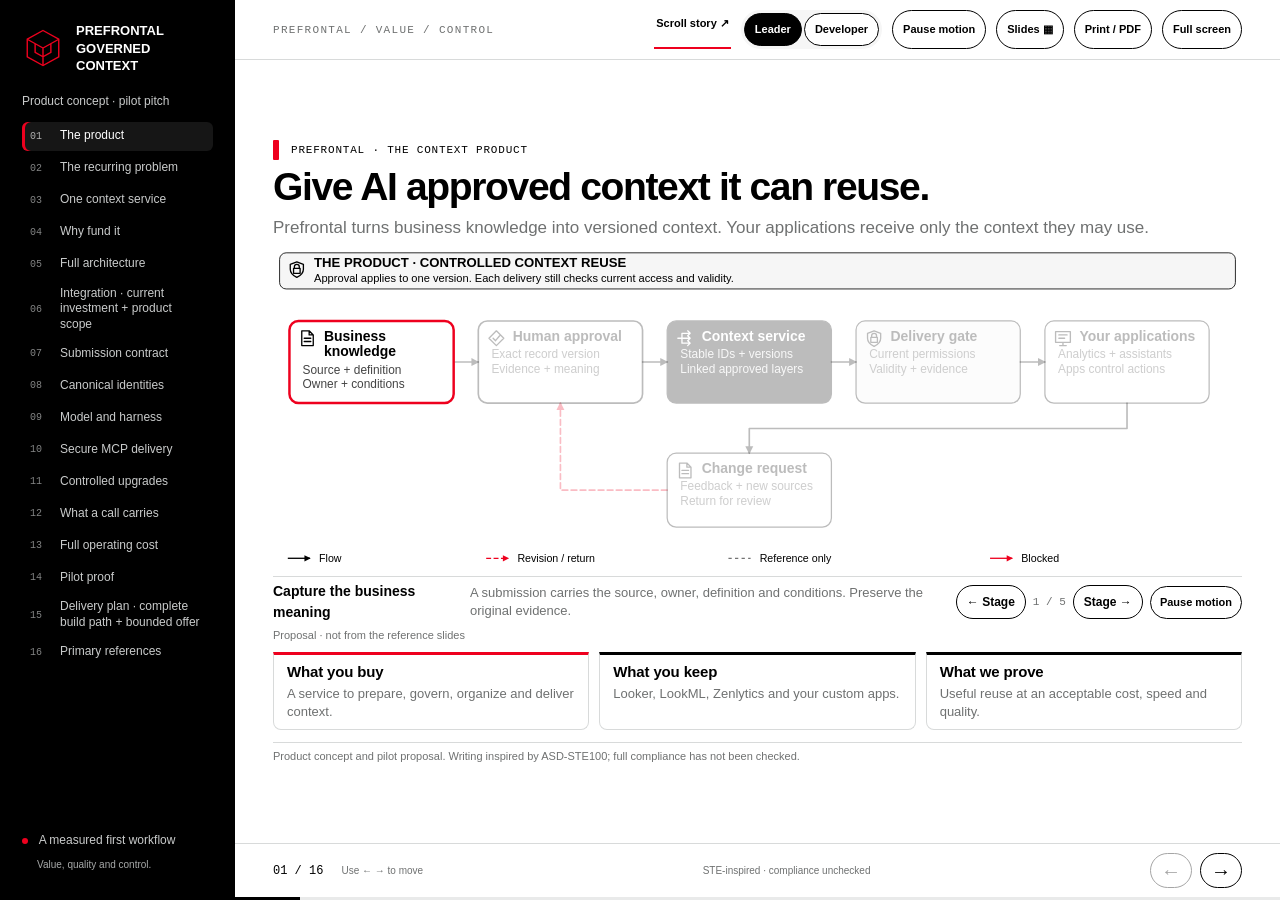
==== commit a857c7fd: "Add scroll-driven depth and intuitive story step navigation" ====
--- a/index.html
+++ b/index.html
@@ -226,6 +226,36 @@
 @media(max-width:600px){body[data-presentation="story"] .topbar{gap:8px;padding:10px 14px}.story-menu>summary{gap:8px;font-size:11px}.story-position{display:none}.story-insights{grid-template-columns:1fr}.story-step h3{font-size:22px}body[data-presentation="story"] .story-chapter:before{left:7px}body[data-presentation="story"] .story-chapter{padding-left:18px;padding-right:18px}body[data-presentation="story"] .story-sticky{padding:7px}body[data-presentation="story"] .tools{gap:6px}.presentation-format{font-size:10px}body[data-presentation="story"] #print{display:none}body[data-presentation="story"] .story-chapter>h1,body[data-presentation="story"] .story-chapter>h2{font-size:38px}}
 @media(prefers-reduced-motion:reduce){.story-step{transform:none!important}.story-arrived>.chapter-number{animation:none!important}}
 @media print{body[data-presentation="story"] .topbar,.story-progress,.presentation-format{display:none!important}body[data-presentation="story"] .slide{height:auto!important;min-height:0!important;break-after:auto!important;page-break-after:auto!important;overflow:visible!important}body[data-presentation="story"] .story-chapter{padding:25px 0!important}body[data-presentation="story"] .story-scene{display:block}body[data-presentation="story"] .story-sticky{position:static;box-shadow:none;break-inside:avoid}body[data-presentation="story"] .story-insights{display:block}.story-step{min-height:0;padding:12px;break-inside:avoid}.story-step h3{font-size:16px}.story-step p{font-size:12px}.story-chapter:before{display:none}body[data-presentation="story"] .dev{display:block!important}body[data-presentation="story"] .slide-note{font-size:10px}body[data-presentation="story"] .chapter-number{margin:15px 0}}
+/* Spatial story: a source plane, a working plane and the active foreground. */
+.story-depth-toggle{border-color:var(--red)!important}
+.story-depth-toggle[aria-pressed="true"]{background:var(--ink)!important;color:white!important}
+.story-focus-guide{position:relative;z-index:2;padding:3px 5px 16px;border-bottom:1px solid var(--line);margin-bottom:28px}
+.story-scroll-cue{font:11px Arial,sans-serif;color:var(--muted);margin:0 0 12px}
+.story-focus-heading{display:flex;gap:12px;align-items:baseline}
+.story-focus-count{font:700 12px monospace;color:var(--red);white-space:nowrap}
+.story-focus-title{font:700 16px/1.35 Arial,sans-serif}
+.story-step-jumps{display:flex;gap:7px;margin-top:14px;flex-wrap:wrap}
+.story-step-jump{border:1px solid var(--line);border-radius:6px;background:var(--paper);min-width:38px;min-height:32px;padding:5px 10px;font:700 12px monospace;cursor:pointer;transition:background .25s,color .25s,box-shadow .25s}
+.story-step-jump[aria-pressed="true"]{background:var(--red);color:white;border-color:var(--red);box-shadow:0 4px 0 #990013}
+.story-step-jump:focus-visible,.story-depth-toggle:focus-visible{outline:3px solid var(--red);outline-offset:4px}
+body[data-presentation="story"] .story-sticky{perspective:1500px;isolation:isolate;padding:18px 20px 14px;box-shadow:0 30px 60px -35px #0005}
+.story-depth-stage{position:relative;transform-style:preserve-3d;transform:rotateX(var(--tilt-x,3deg)) rotateY(var(--tilt-y,-3deg));margin:10px 0 26px;transition:transform .22s ease-out}
+.story-depth-stage:before,.story-depth-stage:after{content:'';position:absolute;inset:5px 0;border:1px solid #c8cbcb;border-radius:10px;pointer-events:none;background:#f0f1f1;transform:translate3d(7px,12px,-16px);box-shadow:0 12px 22px #0000000b}
+.story-depth-stage:after{background:#fafafa;transform:translate3d(3px,6px,-8px);border-bottom:3px solid var(--red)}
+body[data-presentation="story"] .story-depth-stage>.diagram-viewport{position:relative;background:white;border:1px solid var(--line);border-radius:9px;transform:translateZ(var(--lift,12px));box-shadow:0 18px 28px -20px #0007;transition:transform .22s ease-out}
+body[data-presentation="story"] .story-depth-stage .m-node.is-current>rect{filter:drop-shadow(0px 3px 2px #0003)}
+body[data-presentation="story"] .story-sticky .stage-title{display:none}
+body[data-presentation="story"] .story-sticky .stage-caption{border:0;margin-top:0;padding-top:0}
+body[data-presentation="story"] .story-sticky .stage-controls{margin-top:4px}
+body[data-presentation="story"] .story-step.is-reading{background:linear-gradient(90deg,#fff2f4,transparent 90%);box-shadow:-8px 0 18px -18px #ee001e}
+body[data-depth="off"] .story-depth-stage,body.motion-paused .story-depth-stage,body[data-depth="off"] .story-depth-stage>.diagram-viewport,body.motion-paused .story-depth-stage>.diagram-viewport{transform:none!important;transition:none!important}
+body[data-depth="off"] .story-depth-stage:before,body[data-depth="off"] .story-depth-stage:after,body.motion-paused .story-depth-stage:before,body.motion-paused .story-depth-stage:after{display:none}
+body[data-depth="off"] .story-depth-stage .m-node>rect,body.motion-paused .story-depth-stage .m-node>rect{filter:none!important}
+@media(max-width:1100px){.story-depth-stage{transform:none!important}.story-depth-stage>.diagram-viewport{transform:none!important}.story-depth-stage:before{display:none}.story-focus-guide{margin-bottom:14px}body[data-presentation="story"] .story-sticky{padding:12px}.story-step-jump{min-height:40px}.story-depth-stage{margin-bottom:15px}}
+@media(max-width:600px){body[data-presentation="story"] .story-menu>summary{font-size:10px;gap:5px}body[data-presentation="story"] .topbar{padding:8px 10px;gap:5px}.story-depth-toggle{font-size:10px!important;padding:6px!important}.story-focus-title{font-size:14px}.story-scroll-cue{font-size:10px}}
+@media(prefers-reduced-motion:reduce){.story-depth-stage,.story-depth-stage>.diagram-viewport{transform:none!important;transition:none!important}.story-depth-stage:before,.story-depth-stage:after{display:none}.story-depth-stage .m-node>rect{filter:none!important}}
+@media print{.story-depth-stage,.story-depth-stage>.diagram-viewport{transform:none!important;box-shadow:none!important}.story-depth-stage:before,.story-depth-stage:after,.story-step-jumps,.story-scroll-cue{display:none!important}.story-focus-guide{margin-bottom:8px}.story-depth-stage{margin:0}}
+body[data-presentation="story"] .story-sticky .stage-caption{display:none}
 </style>
 </head>
 <body>
@@ -1565,10 +1595,26 @@
     document.querySelector('.topbar').prepend(menu);
     const progress=make('div','story-progress');progress.setAttribute('aria-hidden','true');document.body.append(progress);
     const reduce=matchMedia('(prefers-reduced-motion: reduce)');
+    const depthToggle=make('button','story-depth-toggle','3D view');depthToggle.type='button';
+    depthToggle.setAttribute('aria-pressed','true');depthToggle.setAttribute('aria-label','Toggle three-dimensional diagram depth');
+    document.body.dataset.depth='on';document.querySelector('.tools').prepend(depthToggle);
+    depthToggle.addEventListener('click',()=>{const on=document.body.dataset.depth!=='on';document.body.dataset.depth=on?'on':'off';depthToggle.setAttribute('aria-pressed',String(on));});
+    const syncDepthPreference=()=>{depthToggle.disabled=reduce.matches;depthToggle.textContent=reduce.matches?'Flat view':'3D view';};
+    reduce.addEventListener('change',syncDepthPreference);syncDepthPreference();
+    const selectInsight=(scene,card)=>{
+      scene.querySelectorAll('.story-step').forEach(item=>item.classList.toggle('is-reading',item===card));
+      const index=Number(card.dataset.stageIndex);
+      scene.querySelectorAll('.story-step-jump').forEach((button,i)=>{button.setAttribute('aria-pressed',String(i===index));});
+      scene.querySelector('.story-focus-title').textContent=card.querySelector('h3').textContent;
+      scene.querySelector('.story-focus-count').textContent=String(index+1).padStart(2,'0')+' / '+scene.querySelectorAll('.story-step').length;
+      scene.querySelector('.mechanism-figure').scrollStage(index);
+    };
     const stageObserver=new IntersectionObserver(entries=>{
-      entries.filter(e=>e.isIntersecting).forEach(({target})=>{
-        const scene=target.closest('.story-scene');scene.querySelectorAll('.story-step').forEach(card=>card.classList.toggle('is-reading',card===target));
-        scene.querySelector('.mechanism-figure').scrollStage(Number(target.dataset.stageIndex));
+      const scenes=new Set(entries.filter(e=>e.isIntersecting).map(e=>e.target.closest('.story-scene')));
+      scenes.forEach(scene=>{
+        const cards=[...scene.querySelectorAll('.story-step')],line=innerHeight*.425;
+        const card=cards.find(card=>{const box=card.getBoundingClientRect();return box.top<=line&&box.bottom>=line;});
+        if(card)selectInsight(scene,card);
       });
     },{rootMargin:'-30% 0px -45% 0px',threshold:0});
     const reveal=new IntersectionObserver(entries=>entries.forEach(({target,isIntersecting})=>{if(isIntersecting){target.classList.add('story-arrived');reveal.unobserve(target);}}),{threshold:0.08});
@@ -1589,10 +1635,25 @@
         if(stages.length){
           const scene=make('div','story-scene'),insights=make('div','story-insights');
           figure.before(scene);scene.append(figure,insights);figure.classList.add('story-sticky');
+          const guide=make('div','story-focus-guide'),focus=make('div','story-focus-heading');
+          focus.append(make('span','story-focus-count','01 / '+stages.length),make('strong','story-focus-title',stages[0].dataset.stage));
+          const jumps=make('div','story-step-jumps');jumps.setAttribute('role','group');jumps.setAttribute('aria-label','Choose a diagram step');
+          guide.append(make('p','story-scroll-cue','Scroll to follow the flow · or choose a step'),focus,jumps);figure.prepend(guide);
+          const viewport=figure.querySelector('.diagram-viewport'),depth=make('div','story-depth-stage');
+          viewport.before(depth);depth.append(viewport);depth.setAttribute('data-depth-scene','');
+          const depthMotion=global.ContextMotion.register({element:depth,staticFrame:()=>{depth.style.setProperty('--tilt-x','0deg');depth.style.setProperty('--tilt-y','0deg');depth.style.setProperty('--lift','0px');},frame:()=>{
+            const box=scene.getBoundingClientRect(),span=Math.max(1,box.height-innerHeight*.5);
+            const progress=Math.max(0,Math.min(1,(innerHeight*.3-box.top)/span));
+            depth.style.setProperty('--tilt-x',(3-progress*6).toFixed(2)+'deg');
+            depth.style.setProperty('--tilt-y',(-3+progress*6).toFixed(2)+'deg');
+            depth.style.setProperty('--lift',(12+Math.sin(progress*Math.PI)*8).toFixed(2)+'px');
+          }});depthMotion.setAllowed(true);
           stages.forEach((stage,i)=>{
             const card=make('article','story-step');card.dataset.stageIndex=String(i);card.tabIndex=0;
             card.append(make('span','story-step-number',String(i+1).padStart(2,'0')+' / '+stages.length),make('h3','',stage.dataset.stage),make('p','',stage.dataset.stageDetail));
-            card.addEventListener('focus',()=>figure.scrollStage(i));insights.append(card);stageObserver.observe(card);
+            const jump=make('button','story-step-jump',String(i+1).padStart(2,'0'));jump.type='button';jump.title=stage.dataset.stage;jump.setAttribute('aria-label','Step '+(i+1)+': '+stage.dataset.stage);jump.setAttribute('aria-pressed',String(i===0));
+            jump.addEventListener('click',()=>{card.scrollIntoView({behavior:'instant',block:'center'});selectInsight(scene,card);card.focus({preventScroll:true});});jumps.append(jump);
+            card.addEventListener('focus',()=>selectInsight(scene,card));insights.append(card);stageObserver.observe(card);
           });
           figure.dataset.scrollStage='0';
         }
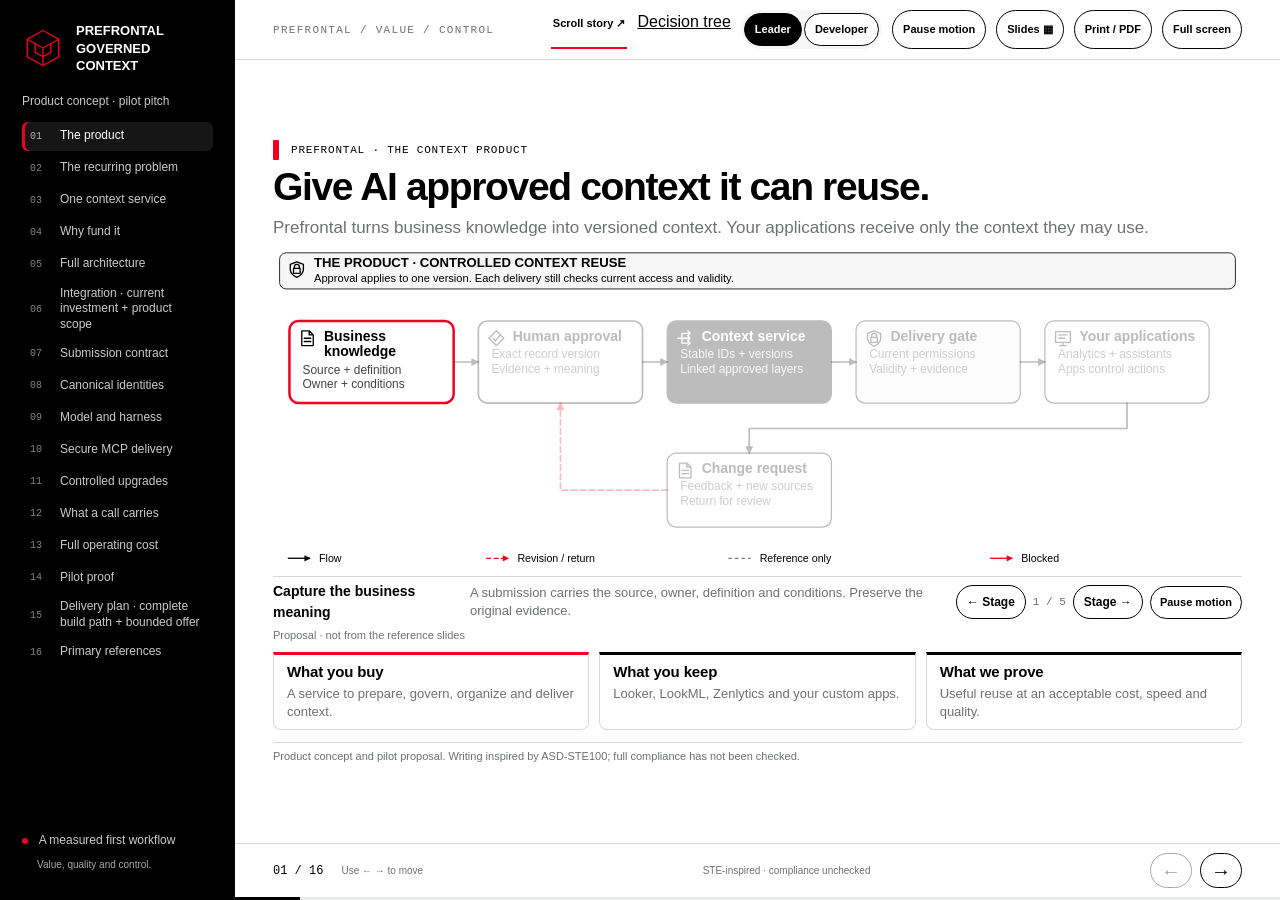
==== commit 55817b0d: "Add interactive end-to-end context decision journey" ====
--- a/index.html
+++ b/index.html
@@ -275,6 +275,7 @@
         <span class="topic">PREFRONTAL / VALUE / CONTROL</span>
         <div class="tools">
           <a class="presentation-format" href="story.html" title="Read the complete scrolling presentation">Scroll story ↗</a>
+      <a class="decision-format" href="decisions.html">Decision tree</a>
           <div class="view-switch" role="group" aria-label="Audience view"><button type="button" data-view="leader" aria-pressed="true">Leader</button><button type="button" id="audience-dev" data-view="dev" aria-pressed="false">Developer</button></div>
           <button data-motion id="motion-toggle" type="button" aria-pressed="false">Pause motion</button>
           <button id="overview-toggle" type="button" aria-expanded="false" aria-controls="overview">Slides <span aria-hidden="true">▦</span></button>
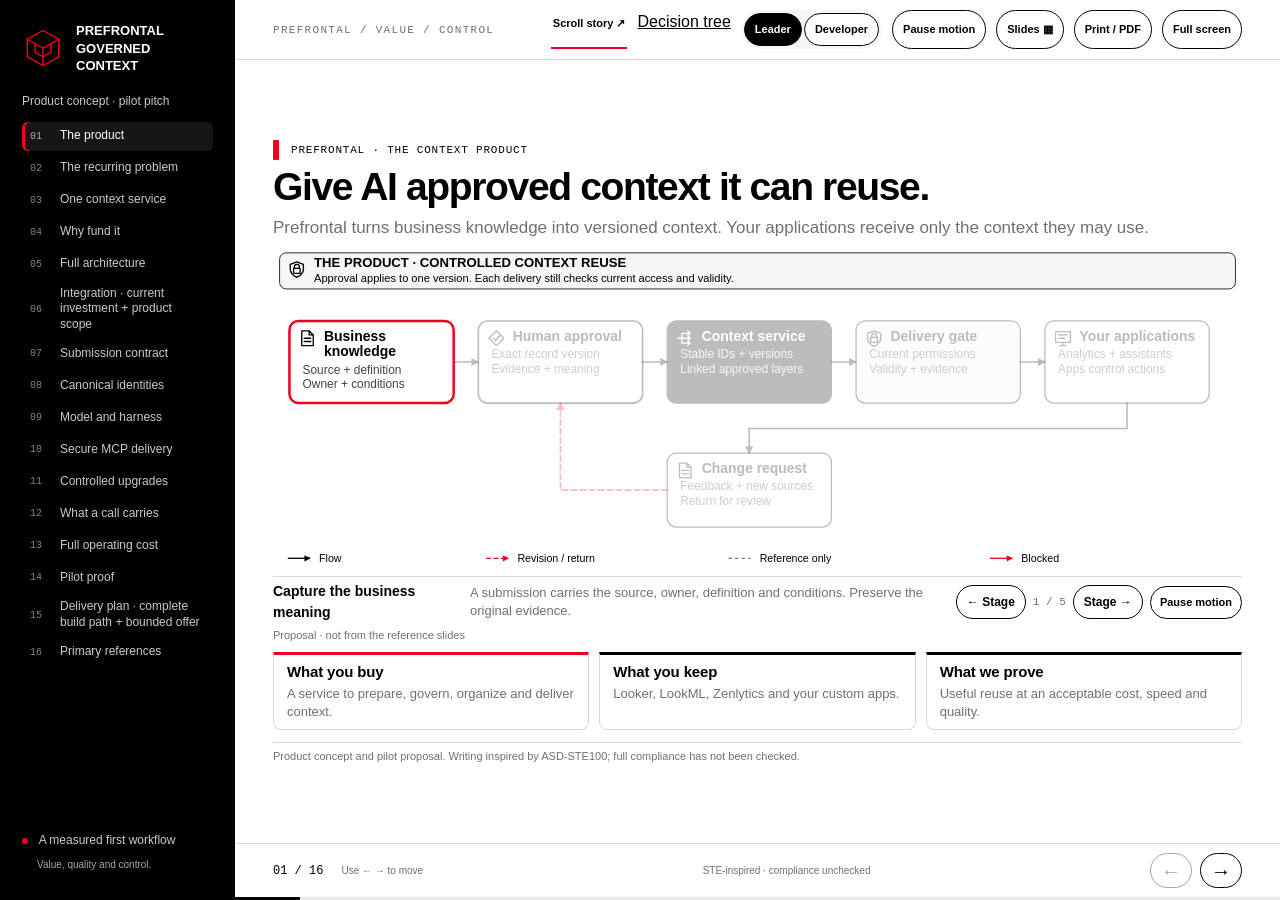
==== commit 4c65f5bd: "Connect Prefrontal cortex facts to governed context decisions" ====
--- a/index.html
+++ b/index.html
@@ -2360,6 +2360,7 @@
     deck.setAttribute("aria-busy", "false");
     if(storyMode) window.ContextStory.initialize({panels,data:deckData,onChapter:index=>{current=index;syncMotion();}});
     showSlide(Math.max(0, indexFromHash()), false);
+    if(storyMode && (!location.hash || location.hash==='#why-prefrontal')) document.getElementById('why-prefrontal')?.scrollIntoView({behavior:'instant',block:'start'});
     byId("previous").addEventListener("click", () => showSlide(current - 1));
     byId("next").addEventListener("click", () => showSlide(current + 1));
     byId("overview-toggle").addEventListener("click", () => setOverview(!showingOverview));
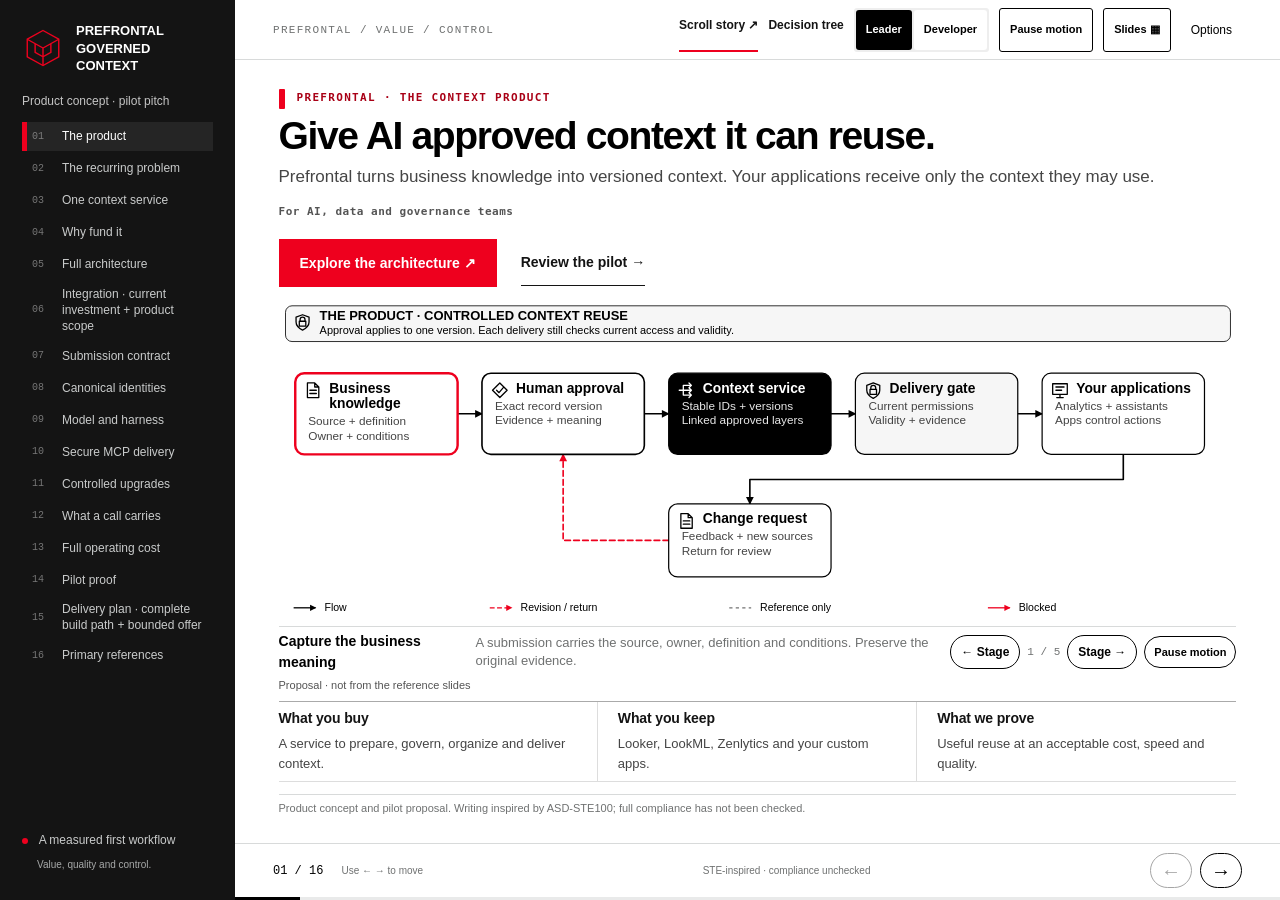
==== commit 6edd2201: "Refine presentation hierarchy and unify motion controls" ====
--- a/index.html
+++ b/index.html
@@ -256,6 +256,374 @@
 @media(prefers-reduced-motion:reduce){.story-depth-stage,.story-depth-stage>.diagram-viewport{transform:none!important;transition:none!important}.story-depth-stage:before,.story-depth-stage:after{display:none}.story-depth-stage .m-node>rect{filter:none!important}}
 @media print{.story-depth-stage,.story-depth-stage>.diagram-viewport{transform:none!important;box-shadow:none!important}.story-depth-stage:before,.story-depth-stage:after,.story-step-jumps,.story-scroll-cue{display:none!important}.story-focus-guide{margin-bottom:8px}.story-depth-stage{margin:0}}
 body[data-presentation="story"] .story-sticky .stage-caption{display:none}
+
+/* Scoped: the brain analogy belongs to the two scrolling views. */
+.cortex-section{font:16px/1.6 Arial,sans-serif;color:#171717;background:#fafaf8;padding:60px clamp(20px,5vw,84px);border-bottom:1px solid #d6d6d2;scroll-margin-top:90px}.cortex-section *{box-sizing:border-box}.cortex-heading{max-width:1020px;margin:0 auto 35px}.cortex-section .cortex-kicker{font:700 11px/1.5 Arial,sans-serif;letter-spacing:.12em;color:#b80017;margin:0 0 12px}.cortex-section h2{font:700 clamp(34px,4.4vw,66px)/1.06 Arial,sans-serif;letter-spacing:-.04em;color:#161616;margin:0 0 24px}.cortex-section h3{font:700 23px/1.2 Arial,sans-serif;letter-spacing:-.025em;margin:0 0 12px}.cortex-section p{margin:0 0 14px;line-height:1.65}.cortex-section a{color:#9b0016;text-underline-offset:4px}.cortex-boundary{font-size:13px;color:#555;border-left:3px solid #ee001e;padding-left:16px}.cortex-continue{display:inline-block;font-weight:700;font-size:13px;margin-top:8px}.cortex-stage{max-width:1120px;margin:0 auto;padding:22px;background:white;border:1px solid #ccc;border-radius:16px;box-shadow:8px 10px 0 #e8e8e5;perspective:1200px}.cortex-stage-labels{display:flex;justify-content:space-between;gap:12px;font:700 11px Arial,sans-serif;letter-spacing:.06em;color:#555}.cortex-section .cortex-diagram{display:block;width:100%;height:auto;fill:none;stroke:none;transform:rotateX(var(--cortex-tilt,0deg));transform-origin:center;max-height:none}.cortex-diagram text{font:13px Arial,sans-serif;fill:#555;stroke:none}.cortex-diagram .cortex-stack text{font-weight:700;font-size:17px;fill:#222}.cortex-diagram .cortex-stack text[fill=white]{fill:white}.cortex-diagram .cortex-stack{filter:drop-shadow(3px 6px 2px #0001)}.cortex-stage-footer{display:flex;align-items:center;justify-content:space-between;gap:20px}.cortex-stage-footer p{font-size:12px;color:#666;margin:0}.cortex-motion{font:12px Arial,sans-serif;white-space:nowrap;padding:9px 12px;border:1px solid #aaa;background:white;border-radius:6px;cursor:pointer}.cortex-tabs{max-width:1120px;margin:30px auto 0;display:grid;grid-template-columns:repeat(5,minmax(0,1fr));gap:8px}.cortex-tabs a{display:block;text-decoration:none;padding:15px;background:white;border:1px solid #ccc;border-radius:8px;color:#222;font-size:13px;font-weight:700}.cortex-tabs span{display:block;color:#b80017;font:12px monospace;margin-bottom:6px}.cortex-tabs a[aria-current]{border-color:#ee001e;background:#fff4f5}.cortex-mappings{max-width:1120px;margin:30px auto}.cortex-mapping{display:grid;grid-template-columns:minmax(0,1fr) 60px minmax(0,1fr);align-items:stretch;scroll-margin-top:110px;margin:0 0 22px}.cortex-fact,.cortex-analogy{background:white;border:1px solid #ccc;border-radius:12px;padding:26px;min-width:0}.cortex-mapping.is-selected .cortex-analogy{border-color:#ee001e;box-shadow:5px 6px 0 #ee001e15}.cortex-location{font-size:13px;color:#666}.cortex-connect{align-self:center;text-align:center;font-size:32px;color:#ee001e}.cortex-section .cortex-citations{font-size:11px;color:#555;line-height:1.6;margin:16px 0 0;overflow-wrap:anywhere}.cortex-limit{font-size:13px;color:#555}.cortex-node-link{font-size:13px;font-weight:700}.cortex-development{display:grid;grid-template-columns:1fr 1.5fr;gap:36px;max-width:1120px;margin:32px auto;padding:30px;background:#efefec;border-radius:12px}.cortex-endnote{max-width:1120px;margin:0 auto!important;font-size:13px;color:#555}.cortex-section button:focus-visible,.cortex-section a:focus-visible{outline:3px solid #ee001e;outline-offset:4px}.cortex-stage[data-local-paused=true] .cortex-packet{display:none}.cortex-stage[data-playing=false] .cortex-diagram,body.flat .cortex-diagram,body[data-depth=off] .cortex-diagram{transform:none!important}.cortex-stage[data-playing=false] .cortex-packet{display:none}.cortex-static-copy{display:none}.no-js .cortex-live-copy{display:none}.no-js .cortex-static-copy{display:block}.no-js .cortex-motion{display:none}.cortex-section .cortex-packet{pointer-events:none}@media(max-width:700px){.cortex-section{padding:32px 18px}.cortex-tabs{grid-template-columns:repeat(2,minmax(0,1fr))}.cortex-tabs a:last-child{grid-column:1/-1}.cortex-mapping{grid-template-columns:minmax(0,1fr)}.cortex-connect{transform:rotate(90deg);padding:3px}.cortex-development{grid-template-columns:1fr;gap:15px;padding:24px}.cortex-stage{padding:12px}.cortex-stage-labels{font-size:8px}.cortex-stage-footer{display:block}.cortex-motion{margin-top:10px}.cortex-section .cortex-diagram{transform:none!important}.cortex-fact,.cortex-analogy{padding:22px}.cortex-stage svg text{font-size:14px}.cortex-stage svg .cortex-stack text{font-size:18px}}@media(prefers-reduced-motion:reduce){.cortex-section .cortex-diagram{transform:none!important}.cortex-packet{display:none}.cortex-motion{display:none}}@media print{.cortex-section{padding:20px;background:white}.cortex-motion{display:none}.cortex-mapping{break-inside:avoid}.cortex-section .cortex-diagram{transform:none}.cortex-packet{display:none}}
+
+.cortex-nav-link{font:700 11px Arial,sans-serif;color:#171717;text-decoration:none;border-bottom:2px solid #ee001e;padding:7px 2px;white-space:nowrap}
+
+.no-js body[data-presentation="story"] .main-shell > .cortex-section{display:none!important}
+
+/* An editorial hierarchy: product first, mechanisms second, evidence always reachable. */
+@media screen {
+  :root { --page-space:clamp(22px,3.4vw,56px); --reading-width:66ch; }
+  body { background:#fff; }
+  .topbar { background:#fff; backdrop-filter:none; }
+  .tools { gap:10px; }
+  .tools button,.view-switch,.suite-tabs button,.topic-strip button,.topic-strip span { border-radius:3px; }
+  .view-switch { padding:2px; background:#eee; }
+  .tools .view-switch button { border:0; }
+  .presentation-format,.decision-format,.cortex-nav-link { font:700 12px Arial,sans-serif; color:#141414; text-decoration:none; padding:10px 0; }
+  .presentation-options { position:relative; font-size:12px; }
+  .presentation-options>summary { cursor:pointer; padding:10px; min-height:44px; display:flex;align-items:center; }
+  .presentation-options[open]>.option-panel { position:absolute;right:0;top:44px;z-index:100;background:white;border:1px solid #ccc;padding:12px;display:grid;gap:8px;min-width:150px;box-shadow:0 12px 24px #0001; }
+  .rail { background:#141414; }
+  .rail-caption { color:#c5c5c5; }
+  .nav-item { border-radius:0; border-left:2px solid transparent; line-height:1.35; }
+  .nav-item[aria-current] { border-left-color:#ee001e; background:#ffffff12; }
+  .nav-index { color:#aaa; }
+  .slide { padding-left:var(--page-space);padding-right:var(--page-space); }
+  .slide>.lead { max-width:var(--reading-width);line-height:1.5;color:#454545; }
+  .slide>.eyebrow { letter-spacing:.12em;font:700 11px/1.5 monospace;color:#a90016; }
+  .slide>h1,.slide>h2 { letter-spacing:-.035em;line-height:1.08; }
+  .type-cover>h1 { font-size:clamp(38px,4.1vw,62px);max-width:18ch; }
+  .product-audience { font:700 11px/1.5 monospace;letter-spacing:.045em;color:#545454;margin:8px 0; }
+  .product-actions { display:flex;align-items:center;flex-wrap:wrap;gap:14px 24px;margin:22px 0 25px; }
+  .product-actions a { min-height:46px;display:inline-flex;gap:22px;align-items:center;font:700 14px/1.3 Arial,sans-serif;text-decoration:none; }
+  .primary-action { background:#ee001e;color:#fff;padding:14px 20px;border:1px solid #ee001e; }
+  .primary-action:hover { background:#b70017;border-color:#b70017; }
+  .secondary-action { color:#141414;border-bottom:1px solid #141414;padding:10px 0; }
+  .primary-action:focus-visible { outline:3px solid #141414;outline-offset:4px; }
+  .pitch-signals { gap:0;border-top:1px solid #aaa;border-bottom:1px solid #ddd; }
+  .pitch-signals .pitch-signal { border:0;border-right:1px solid #ddd;border-radius:0;background:none;box-shadow:none;padding:16px 20px; }
+  .pitch-signals .pitch-signal:first-child { padding-left:0; }
+  .pitch-signals .pitch-signal:last-child { border-right:0; }
+  .pitch-signal h3 { color:#141414;font-size:14px;margin-bottom:7px; }
+  .pitch-signal p { font-size:13px;line-height:1.5;color:#454545; }
+  .item,.source-card,.developer-topic,.presenter-detail,.agent-role-strip { border-radius:0;box-shadow:none;background:#fff; }
+  .source-grid { gap:0 28px; }
+  .source-card { border:0;border-top:1px solid #bbb;padding:20px 0; }
+  .source-card a { line-height:1.4; }
+  .developer-topic { border-width:1px 0 0; }
+  .developer-topic>summary { padding:18px 0;line-height:1.45; }
+  .developer-section { padding-left:0;padding-right:0; }
+  .developer-section .item { border:0;border-top:1px solid #ddd;padding:16px 0; }
+  .topic-strip { align-items:center;gap:8px 16px; }
+  .topic-strip button,.topic-strip span { background:none;border-width:0 0 1px;border-color:#bbb;border-radius:0;padding:10px 0;text-align:left;line-height:1.4; }
+  .agent-role-strip { border-width:0 0 0 3px;background:#f7f7f7;border-color:#ee001e; }
+  .provenance,.slide-note { line-height:1.5;color:#545454; }
+  .mechanism-figure { border-radius:0;box-shadow:none; }
+  .stage-caption { border-top:1px solid #bbb; }
+  .diagram-pan-hint { display:none; }
+  .product-intro { max-width:1480px;margin:auto;padding:64px var(--page-space) 70px;display:grid;grid-template-columns:minmax(0,1.2fr) minmax(320px,.8fr);gap:60px;border-bottom:1px solid #ccc; }
+  .product-kicker,.route-kicker { font:700 11px/1.5 monospace;letter-spacing:.09em;margin:0 0 20px;color:#a90016; }
+  .product-intro h1 { font-size:clamp(44px,5vw,74px);line-height:1.02;letter-spacing:-.045em;margin:0 0 25px; }
+  .product-definition { font-size:clamp(17px,1.5vw,21px);line-height:1.5;max-width:49ch;margin:0 0 14px; }
+  .product-reason { font-size:16px;line-height:1.5;color:#454545;max-width:53ch;margin:0; }
+  .product-status-line { color:#545454;font-size:12px;margin:16px 0 0; }
+  .product-route { align-self:center;border-left:1px solid #ccc;padding:10px 0 10px 35px; }
+  .product-route ol { list-style:none;padding:0;margin:0; }
+  .product-route li { display:flex;gap:20px;position:relative;padding:0 0 30px; }
+  .product-route li>span { color:#ae0016;font:12px monospace;line-height:26px;min-width:24px; }
+  .product-route li strong { font-size:20px;line-height:1.3; }
+  .product-route li p { font-size:14px;line-height:1.5;color:#545454;margin:7px 0 0; }
+  .route-reference { font-size:13px;color:#141414;text-underline-offset:4px; }
+  body[data-presentation="story"] .topbar { backdrop-filter:none;background:#fff; }
+  body[data-presentation="story"] .story-chapter { padding-top:64px;padding-bottom:70px; }
+  body[data-presentation="story"] .story-chapter:before { background:#ccc;top:72px;bottom:0; }
+  body[data-presentation="story"] .story-chapter>h1,body[data-presentation="story"] .story-chapter>h2 { font-size:clamp(34px,3.4vw,54px);max-width:27ch; }
+  body[data-presentation="story"] .story-chapter>.lead { font-size:19px;max-width:68ch;margin-bottom:30px; }
+  body[data-presentation="story"] .story-sticky { border:0;border-top:2px solid #141414;border-radius:0;padding:14px 0;box-shadow:none; }
+  .story-focus-guide { border-radius:0;background:none;border-bottom:1px solid #ccc;padding-left:0;padding-right:0; }
+  .story-depth-stage,.story-depth-stage:before,.story-depth-stage:after { border-radius:3px; }
+  .story-depth-stage:before,.story-depth-stage:after { background:#f4f4f4;box-shadow:none; }
+  .story-step { padding-top:35px;min-height:39vh; }
+  .story-step h3 { font-size:22px;line-height:1.25; }
+  .story-step p { line-height:1.6;color:#454545; }
+  .cortex-stage,.cortex-analogy,.cortex-development { border-radius:0;box-shadow:none;background:#fff; }
+  .cortex-heading { max-width:1000px; }
+  .cortex-section { max-width:1480px;margin:auto;padding:64px var(--page-space); }
+  .cortex-section .cortex-heading { margin:0;max-width:1000px; }
+  .cortex-section .cortex-stage { margin:30px 0; }
+  .cortex-section :is(.cortex-tabs,.cortex-mappings,.cortex-development,.cortex-endnote) { margin-left:0!important;margin-right:0!important; }
+  .cortex-section .cortex-fact { border:0;border-radius:0;padding-left:0; }
+  .cortex-mapping.is-selected .cortex-analogy { box-shadow:none; }
+  .cortex-diagram [fill^="url"] { fill:#ee001e; }
+  .cortex-heading h2 { font-size:clamp(34px,3.5vw,52px);letter-spacing:-.035em; }
+  .cortex-mapping { border-radius:0;border-top:1px solid #bbb; }
+  .cortex-tabs a { border-radius:0;background:none; }
+  .cortex-analogy { border-width:0 0 0 2px; }
+  .cortex-fact,.cortex-analogy { padding:20px; }
+  body:has(.map-scroll)>header { position:sticky;top:0;z-index:30;background:#fff;gap:22px; }
+  body:has(.map-scroll) .phases { top:var(--map-header-height,78px); }
+  body:has(.map-scroll)>header nav { flex:1; }
+  body:has(.map-scroll)>header nav a { border-radius:0;padding:10px 2px;border-bottom:2px solid transparent; }
+  body:has(.map-scroll)>header nav a[aria-current] { color:#141414;background:none;border-bottom-color:#ee001e; }
+  .intro { border-bottom:1px solid #ccc;padding-top:40px; }
+  .intro h1 { font-size:clamp(30px,3vw,46px);letter-spacing:-.03em; }
+  .legend { border-top:1px solid #ccc;padding-top:15px; }
+  .legend span,.status { border-radius:0;background:none; }
+  .node-button { border-radius:4px;box-shadow:none;background:#fff; }
+  .node.active .node-button { box-shadow:0 0 0 1px #ee001e; }
+  #inspector { border-radius:0;border-top:3px solid #ee001e;box-shadow:none; }
+  #inspector h2 { font-size:25px;line-height:1.15;letter-spacing:-.025em; }
+  #inspector>p { line-height:1.6; }
+  #inspector button { border-radius:0; }
+  #inspector .inspector-close { border:0;border-top:1px solid #aaa;margin-top:12px;min-height:44px;font-weight:700; }
+  .node-role { font-size:11px;letter-spacing:.06em;color:#545454; }
+  .node small { font-size:12px;color:#545454; }
+  .route text { fill:#454545;font-size:13px; }
+  .route path { stroke:#747474; }
+  .route.selected path { stroke:#ee001e; }
+  .reference details { border-radius:0;border-width:1px 0 0; }
+  .reference summary { line-height:1.5; }
+}
+@media screen and (min-width:1101px) {
+  /* The projected deck has a fixed reading frame; scrolling views keep their measure. */
+  body:not([data-presentation="story"]) .slide>.product-actions { margin:10px 0 14px; }
+  body:not([data-presentation="story"]) :is(.type-architecture,.type-cost-suite)>.lead { max-width:none; }
+}
+@media screen and (max-width:1100px) {
+  .diagram-pan-hint { display:block;font:12px/1.5 Arial,sans-serif;color:#454545;border-top:1px solid #ccc;padding-top:8px;margin:6px 0; }
+  .product-intro { gap:32px;grid-template-columns:minmax(0,1.2fr) minmax(270px,.8fr);padding-top:44px; }
+  .product-intro h1 { font-size:48px; }
+  .product-route { padding-left:24px; }
+}
+@media screen and (max-width:1000px) {
+  #inspector.has-selection { max-height:36vh;display:flex;flex-direction:column;overflow:hidden;padding:14px 18px 8px;border:1px solid #aaa;border-top:3px solid #ee001e; }
+  #inspector .inspector-body { overflow:auto;min-height:0;overscroll-behavior:contain; }
+  #inspector .inspector-close { flex-shrink:0; }
+  #inspector h2 { font-size:21px; }
+}
+@media screen and (max-width:760px) {
+  .topbar .tools { justify-content:flex-start;gap:6px 12px; }
+  .tools .view-switch { order:5; }.tools #motion-toggle { order:6; }.tools #overview-toggle { order:7; }
+  .presentation-options { margin-left:auto; }
+  .slide { padding-top:26px; }
+  .slide>h1,.type-cover>h1 { font-size:38px; }
+  .slide>.lead { font-size:17px; }
+  .product-actions { margin:18px 0;gap:12px 20px; }
+  .product-actions a { font-size:13px; }
+  .pitch-signals { grid-template-columns:1fr!important; }
+  .pitch-signals .pitch-signal { border:0;border-bottom:1px solid #ddd;padding:14px 0; }
+  .pitch-signals .pitch-signal:last-child { border-bottom:0; }
+  .product-intro { display:block;padding:30px 22px 40px; }
+  .product-intro h1 { font-size:40px;margin-bottom:20px; }
+  .product-kicker { font-size:10px;max-width:31ch;margin-bottom:16px; }
+  .product-definition { font-size:17px; }
+  .product-reason { font-size:15px; }
+  .product-intro .product-actions { margin:20px 0 12px; }
+  .product-route { margin-top:35px;border-left:0;border-top:1px solid #ccc;padding:28px 0 0; }
+  .product-route li { padding-bottom:23px; }.product-route li strong { font-size:18px; }
+  body[data-presentation="story"] .story-chapter { padding-top:42px;padding-bottom:45px; }
+  body[data-presentation="story"] .story-chapter>.lead { font-size:17px; }
+  body:has(.map-scroll)>header { padding:12px 18px;gap:8px 18px; }
+  body:has(.map-scroll)>header .brand { flex:1; }
+  body:has(.map-scroll)>header .brand span { display:none; }
+  body:has(.map-scroll)>header nav { order:3;width:100%;flex-basis:100%;display:flex;gap:18px;overflow-x:auto;flex-wrap:nowrap; }
+  body:has(.map-scroll)>header nav a { white-space:nowrap;font-size:12px;min-height:44px;display:flex;align-items:center; }
+  body:has(.map-scroll)>header .controls { gap:6px; }
+  body:has(.map-scroll)>header .controls button { font-size:11px;padding:8px; }
+}
+@media print { .product-intro,.product-actions,.product-audience,.presentation-options,.diagram-pan-hint { display:none!important; } }
+
+/* Balanced motion: one vocabulary for the deck, story and decision map. */
+:root {
+  --motion-interaction: 180ms;
+  --motion-arrival: 420ms;
+  --motion-exit: 180ms;
+  --motion-selection: 320ms;
+  --motion-stagger: 60ms;
+  --motion-ease: cubic-bezier(.16, 1, .3, 1);
+}
+
+/* Native snapshots bridge slide changes; unsupported browsers navigate instantly. */
+::view-transition-old(root) { animation: motion-depart var(--motion-exit) ease-in both; }
+::view-transition-new(root) { animation: motion-arrive var(--motion-arrival) var(--motion-ease) both; }
+@keyframes motion-depart { to { opacity:0; } }
+html:has(body.motion-paused)::view-transition-old(root),
+html:has(body.motion-paused)::view-transition-new(root) { animation:none; }
+
+/* Controls respond immediately. Scroll-driven transforms have no timing lag. */
+:is(.tools, .stage-controls, .deck-footer, .view-switch, .suite-tabs, .controls) button,
+.topic-strip button, .story-step-jump, .cortex-motion,
+.presentation-format, .cortex-nav-link, .story-chapters a,
+.cortex-tabs a, .phases a, aside button, .nav-item {
+  transition: background-color var(--motion-interaction) var(--motion-ease),
+    border-color var(--motion-interaction) var(--motion-ease),
+    color var(--motion-interaction) var(--motion-ease);
+}
+
+:is(button, a, input, select, summary):focus-visible {
+  outline: 3px solid #171717;
+  outline-offset: 4px;
+}
+.rail :is(button, a):focus-visible,
+.phases a:focus-visible {
+  outline-color: #fff;
+}
+.node-button:focus-visible,
+.cortex-section :is(button, a):focus-visible,
+.story-step-jump:focus-visible,
+.story-depth-toggle:focus-visible {
+  outline: 3px solid #171717;
+  outline-offset: 4px;
+}
+
+.story-step {
+  transition: border-color var(--motion-selection) var(--motion-ease),
+    transform var(--motion-selection) var(--motion-ease);
+}
+.node-button, .cortex-analogy {
+  transition: border-color var(--motion-selection) var(--motion-ease),
+    background-color var(--motion-selection) var(--motion-ease);
+}
+.route path {
+  transition: stroke var(--motion-selection) var(--motion-ease),
+    opacity var(--motion-selection) var(--motion-ease);
+}
+
+/* Labels stay readable while the current node and path carry the emphasis. */
+.motion-diagram .m-stage,
+.motion-diagram[data-playing="true"] .m-stage,
+.mini-focus-visual .m-stage {
+  opacity: 1;
+  transition: none;
+}
+.motion-diagram .m-node rect {
+  transition: stroke var(--motion-selection) var(--motion-ease);
+}
+
+.motion-arrival,
+.story-arrived > .chapter-number {
+  animation: motion-arrive var(--motion-arrival) var(--motion-ease) 1 both;
+}
+@keyframes motion-arrive {
+  from { transform: translateY(8px); }
+  to { transform: translateY(0); }
+}
+
+/* Geometry follows scroll position directly; JavaScript bounds tilt and lift. */
+.story-depth-stage,
+body[data-presentation="story"] .story-depth-stage > .diagram-viewport {
+  transition: none;
+}
+.story-depth-stage {
+  transform: rotateX(var(--tilt-x, 0deg)) rotateY(var(--tilt-y, 0deg));
+}
+body[data-presentation="story"] .story-depth-stage > .diagram-viewport {
+  transform: translateZ(var(--lift, 0px));
+}
+
+/* Flat view removes spatial depth, but keeps the selected route in motion. */
+@media screen and (prefers-reduced-motion: no-preference) {
+  body.flat:not(.paused):not(.motion-paused):not(.motion-reduced) .route.selected .flow-dot {
+    display: block !important;
+  }
+}
+body:is([data-depth="off"], .flat, .motion-paused, .motion-reduced, .paused)
+  :is(.story-depth-stage, .story-depth-stage > .diagram-viewport, .node-button, .cortex-diagram) {
+  transform: none !important;
+}
+body:is([data-depth="off"], .flat, .motion-paused, .motion-reduced, .paused)
+  .story-depth-stage::before,
+body:is([data-depth="off"], .flat, .motion-paused, .motion-reduced, .paused)
+  .story-depth-stage::after {
+  display: none !important;
+}
+
+body:is(.motion-paused, .motion-reduced, .paused) *,
+body:is(.motion-paused, .motion-reduced, .paused) *::before,
+body:is(.motion-paused, .motion-reduced, .paused) *::after {
+  animation: none !important;
+  transition: none !important;
+  scroll-behavior: auto !important;
+}
+html:has(body:is(.motion-paused, .motion-reduced, .paused)) {
+  scroll-behavior: auto !important;
+}
+body:is(.motion-paused, .motion-reduced, .paused) :is(.flow-dot, .cortex-packet, .m-dot) {
+  display: none !important;
+}
+body:is(.motion-paused, .motion-reduced, .paused) .story-step {
+  transform: none !important;
+}
+
+@media screen and (max-width: 1100px) {
+  :is(.story-depth-stage, .story-depth-stage > .diagram-viewport, .node-button),
+  .cortex-section .cortex-diagram {
+    transform: none !important;
+  }
+  .story-depth-stage::before,
+  .story-depth-stage::after { display: none !important; }
+}
+
+@media screen and (max-width: 760px), screen and (pointer: coarse) {
+  :is(.tools, .stage-controls, .deck-footer, .view-switch, .suite-tabs, .controls) button,
+  .topic-strip button, .story-step-jump, .cortex-motion, aside button,
+  .story-menu > summary, .story-chapters a, .cortex-tabs a,
+  .presentation-format, .cortex-nav-link {
+    min-height: 44px;
+    min-width: 44px;
+  }
+  .presentation-format, .cortex-nav-link {
+    display: inline-flex;
+    align-items: center;
+  }
+  .topbar { height: auto; min-height: 60px; }
+  .phases {
+    flex-wrap: nowrap;
+    overflow-x: auto;
+  }
+  .phases a {
+    display: inline-flex;
+    align-items: center;
+    flex-shrink: 0;
+    min-height: 44px;
+    min-width: 44px;
+  }
+}
+
+/* Static output always starts in a complete, readable state. */
+.no-js *, .no-js *::before, .no-js *::after {
+  animation: none !important;
+  transition: none !important;
+}
+.no-js :is(.story-depth-stage, .story-depth-stage > .diagram-viewport, .node-button, .cortex-diagram) {
+  transform: none !important;
+}
+.no-js .story-depth-stage::before,
+.no-js .story-depth-stage::after { display: none !important; }
+.no-js :is(.flow-dot, .cortex-packet, .m-dot) { display: none !important; }
+
+@media (prefers-reduced-motion: reduce) {
+  html, *, *::before, *::after {
+    animation: none !important;
+    transition: none !important;
+    scroll-behavior: auto !important;
+  }
+  :is(.story-depth-stage, .story-depth-stage > .diagram-viewport, .node-button, .cortex-diagram, .story-step) {
+    transform: none !important;
+  }
+  .story-depth-stage::before, .story-depth-stage::after,
+  body .route.selected .flow-dot, .cortex-packet, .m-dot {
+    display: none !important;
+  }
+}
+
+@media print {
+  *, *::before, *::after {
+    animation: none !important;
+    transition: none !important;
+  }
+  :is(.story-depth-stage, .story-depth-stage > .diagram-viewport, .node-button, .cortex-diagram, .story-step, .motion-arrival) {
+    transform: none !important;
+  }
+  .story-depth-stage::before, .story-depth-stage::after,
+  body .route.selected .flow-dot, .cortex-packet, .m-dot {
+    display: none !important;
+  }
+}
 </style>
 </head>
 <body>
@@ -279,8 +647,8 @@
           <div class="view-switch" role="group" aria-label="Audience view"><button type="button" data-view="leader" aria-pressed="true">Leader</button><button type="button" id="audience-dev" data-view="dev" aria-pressed="false">Developer</button></div>
           <button data-motion id="motion-toggle" type="button" aria-pressed="false">Pause motion</button>
           <button id="overview-toggle" type="button" aria-expanded="false" aria-controls="overview">Slides <span aria-hidden="true">▦</span></button>
-          <button id="print" type="button">Print / PDF</button>
-          <button id="fullscreen" type="button">Full screen</button>
+          <details class="presentation-options"><summary>Options</summary><div class="option-panel"><button id="print" type="button">Print / PDF</button>
+          <button id="fullscreen" type="button">Full screen</button></div></details>
         </div>
       </header>
       <main id="deck" tabindex="-1" aria-busy="true">
@@ -297,7 +665,7 @@
   </div>
   <!-- STATIC PRESENTATION START -->
   <noscript><main class="static-presentation"><p class="static-intro">Static presentation · all 16 slides. Writing inspired by ASD-STE100; full compliance has not been checked.</p>
-<section class="slide type-cover has-mini-architecture has-pitch-signals" id="static-opening-thesis"><p class="eyebrow">Prefrontal · the context product</p><h1>Give AI approved context it can reuse.</h1><p class="lead">Prefrontal turns business knowledge into versioned context. Your applications receive only the context they may use.</p><div class="mini-focus-visual pitch-mechanism"><figure class="mechanism-figure"><div class="diagram-viewport architecture-viewport" tabindex="0" role="region" aria-label="Full architecture workflow diagram. Scroll horizontally on a small screen."><svg viewBox="0 0 1180 390" role="img" width="100%" aria-labelledby="mini-product-thesis-mini-1-title mini-product-thesis-mini-1-desc" preserveAspectRatio="xMidYMid meet" class="motion-diagram mini-architecture-svg" data-mini-architecture="product-thesis-mini" data-architecture-anchors="submissions,human-review,context-agent,canonical-registry,mcp-delivery,consumers"><title id="mini-product-thesis-mini-1-title">Approved knowledge becomes a reusable context product</title><desc id="mini-product-thesis-mini-1-desc">People approve meaning. The service preserves identity and evidence. Every delivery checks current access and validity. THE PRODUCT · CONTROLLED CONTEXT REUSE: Approval applies to one version. Each delivery still checks current access and validity. Stage 1, Capture the business meaning: A submission carries the source, owner, definition and conditions. Preserve the original evidence. Stage 2, Approve the exact record: A responsible reviewer approves the record version. Revised meaning needs a new review. Stage 3, Build a reusable asset: The context service links approved records with stable IDs, versions and source evidence. Stage 4, Deliver permitted context: The delivery gate checks identity, permissions and validity. Applications control their own actions. Stage 5, Review changes before reuse: Feedback becomes a change request. It cannot silently overwrite an approved fact. Business knowledge, input: Source + definition. Owner + conditions. Human approval, gate: Exact record version. Evidence + meaning. Context service, agent: Stable IDs + versions. Linked approved layers. Delivery gate, policy: Current permissions. Validity + evidence. Your applications, consumer: Analytics + assistants. Apps control actions. Change request, input: Feedback + new sources. Return for review. Solid arrows show flow. Dashed red arrows show revision or return. Dashed gray lines show references, not workflow. Red arrows show a blocked path. This is an architecture proposal.</desc><defs ><marker id="mini-product-thesis-mini-1-ink-arrow" viewBox="0 0 10 10" refX="8" refY="5" markerWidth="6" markerHeight="6" orient="auto" markerUnits="strokeWidth"><path d="M1 1 L9 5 L1 9 Z" fill="var(--ink, #000000)"></path></marker><marker id="mini-product-thesis-mini-1-red-arrow" viewBox="0 0 10 10" refX="8" refY="5" markerWidth="6" markerHeight="6" orient="auto" markerUnits="strokeWidth"><path d="M1 1 L9 5 L1 9 Z" fill="var(--red, #EE001E)"></path></marker></defs><g class="mini-policy-boundary" data-boundary="external-policy"><rect x="8" y="1" width="1164" height="44" rx="8" fill="var(--mist, #F6F6F6)" stroke="var(--ink, #000000)" stroke-width="1"></rect><g transform="translate(19 11)" fill="none" stroke="var(--ink, #000000)" stroke-width="1.6" stroke-linecap="round" stroke-linejoin="round" aria-hidden="true"><path d="M10 1 L18 4 V10 Q18 16 10 20 Q2 16 2 10 V4 Z M7 9 V7 A3 3 0 0 1 13 7 V9 M6 9 H14 V15 H6 Z"></path></g><text x="50" y="18" font-family="Arial, sans-serif" font-size="16" font-weight="700" fill="var(--ink, #000000)" text-anchor="start">THE PRODUCT · CONTROLLED CONTEXT REUSE</text><text x="50" y="36" font-family="Arial, sans-serif" font-size="13.5" font-weight="400" fill="var(--ink, #000000)" text-anchor="start">Approval applies to one version. Each delivery still checks current access and validity.</text></g><g class="stage-meta" data-step="0" data-stage="Capture the business meaning" data-stage-detail="A submission carries the source, owner, definition and conditions. Preserve the original evidence." aria-hidden="true"></g><g class="stage-meta" data-step="1" data-stage="Approve the exact record" data-stage-detail="A responsible reviewer approves the record version. Revised meaning needs a new review." aria-hidden="true"></g><g class="stage-meta" data-step="2" data-stage="Build a reusable asset" data-stage-detail="The context service links approved records with stable IDs, versions and source evidence." aria-hidden="true"></g><g class="stage-meta" data-step="3" data-stage="Deliver permitted context" data-stage-detail="The delivery gate checks identity, permissions and validity. Applications control their own actions." aria-hidden="true"></g><g class="stage-meta" data-step="4" data-stage="Review changes before reuse" data-stage-detail="Feedback becomes a change request. It cannot silently overwrite an approved fact." aria-hidden="true"></g><g class="m-edge m-stage" data-edge="knowledge-review" data-from="knowledge" data-to="review" data-kind="flow" data-step="1" data-steps="1"><path id="mini-product-thesis-mini-1-path-knowledge-review" d="M220 134 H250" fill="none" stroke="var(--ink, #000000)" stroke-width="2" stroke-linecap="round" stroke-linejoin="round" marker-end="url(#mini-product-thesis-mini-1-ink-arrow)"></path></g><g class="m-edge m-stage" data-edge="review-service" data-from="review" data-to="service" data-kind="flow" data-step="2" data-steps="2"><path id="mini-product-thesis-mini-1-path-review-service" d="M450 134 H480" fill="none" stroke="var(--ink, #000000)" stroke-width="2" stroke-linecap="round" stroke-linejoin="round" marker-end="url(#mini-product-thesis-mini-1-ink-arrow)"></path></g><g class="m-edge m-stage" data-edge="service-access" data-from="service" data-to="access" data-kind="flow" data-step="3" data-steps="3"><path id="mini-product-thesis-mini-1-path-service-access" d="M680 134 H710" fill="none" stroke="var(--ink, #000000)" stroke-width="2" stroke-linecap="round" stroke-linejoin="round" marker-end="url(#mini-product-thesis-mini-1-ink-arrow)"></path></g><g class="m-edge m-stage" data-edge="access-apps" data-from="access" data-to="apps" data-kind="flow" data-step="3" data-steps="3"><path id="mini-product-thesis-mini-1-path-access-apps" d="M910 134 H940" fill="none" stroke="var(--ink, #000000)" stroke-width="2" stroke-linecap="round" stroke-linejoin="round" marker-end="url(#mini-product-thesis-mini-1-ink-arrow)"></path></g><g class="m-edge m-stage" data-edge="apps-change" data-from="apps" data-to="change" data-kind="flow" data-step="4" data-steps="4"><path id="mini-product-thesis-mini-1-path-apps-change" d="M1040 184 V215 H580 V245" fill="none" stroke="var(--ink, #000000)" stroke-width="2" stroke-linecap="round" stroke-linejoin="round" marker-end="url(#mini-product-thesis-mini-1-ink-arrow)"></path></g><g class="m-edge m-stage" data-edge="change-review" data-from="change" data-to="review" data-kind="return" data-step="4" data-steps="4"><path id="mini-product-thesis-mini-1-path-change-review" d="M480 290 H350 V184" fill="none" stroke="var(--red, #EE001E)" stroke-width="2" stroke-linecap="round" stroke-linejoin="round" stroke-dasharray="7 4" marker-end="url(#mini-product-thesis-mini-1-red-arrow)"></path></g><g class="m-node m-stage mini-role-input" data-node="knowledge" data-role="input" data-step="0" data-steps="0"><rect x="20" y="84" width="200" height="100" rx="11" fill="var(--paper, #FFFFFF)" stroke="var(--ink, #000000)" stroke-width="1.5"></rect><g transform="translate(32 95)" fill="none" stroke="var(--ink, #000000)" stroke-width="1.6" stroke-linecap="round" stroke-linejoin="round" aria-hidden="true"><path d="M3 1 H12 L17 6 V19 H3 Z M12 1 V6 H17 M6 10 H14 M6 14 H14"></path></g><text x="62" y="108" font-family="Arial, sans-serif" font-size="17" font-weight="700" fill="var(--ink, #000000)" text-anchor="start" data-line-kind="title" data-text-width="142">Business</text><text x="62" y="127" font-family="Arial, sans-serif" font-size="17" font-weight="700" fill="var(--ink, #000000)" text-anchor="start" data-line-kind="title" data-text-width="142">knowledge</text><text x="36" y="148" font-family="Arial, sans-serif" font-size="14.5" font-weight="400" fill="#444444" text-anchor="start" data-line-kind="body" data-text-width="168">Source + definition</text><text x="36" y="166" font-family="Arial, sans-serif" font-size="14.5" font-weight="400" fill="#444444" text-anchor="start" data-line-kind="body" data-text-width="168">Owner + conditions</text></g><g class="m-node m-stage mini-role-gate" data-node="review" data-role="gate" data-step="1" data-steps="1"><rect x="250" y="84" width="200" height="100" rx="11" fill="var(--paper, #FFFFFF)" stroke="var(--ink, #000000)" stroke-width="2"></rect><g transform="translate(262 95)" fill="none" stroke="var(--ink, #000000)" stroke-width="1.6" stroke-linecap="round" stroke-linejoin="round" aria-hidden="true"><path d="M10 1 L19 10 L10 19 L1 10 Z M6 10 L9 13 L14 7"></path></g><text x="292" y="108" font-family="Arial, sans-serif" font-size="17" font-weight="700" fill="var(--ink, #000000)" text-anchor="start" data-line-kind="title" data-text-width="142">Human approval</text><text x="266" y="129" font-family="Arial, sans-serif" font-size="14.5" font-weight="400" fill="#444444" text-anchor="start" data-line-kind="body" data-text-width="168">Exact record version</text><text x="266" y="147" font-family="Arial, sans-serif" font-size="14.5" font-weight="400" fill="#444444" text-anchor="start" data-line-kind="body" data-text-width="168">Evidence + meaning</text></g><g class="m-node m-stage mini-role-agent" data-node="service" data-role="agent" data-step="2" data-steps="2"><rect x="480" y="84" width="200" height="100" rx="11" fill="var(--ink, #000000)" stroke="var(--ink, #000000)" stroke-width="1.5"></rect><g transform="translate(492 95)" fill="none" stroke="var(--paper, #FFFFFF)" stroke-width="1.6" stroke-linecap="round" stroke-linejoin="round" aria-hidden="true"><path d="M1 10 H6 M6 10 V4 H16 M6 10 H16 M6 10 V16 H16 M13 1 L16 4 L13 7 M13 7 L16 10 L13 13 M13 13 L16 16 L13 19"></path></g><text x="522" y="108" font-family="Arial, sans-serif" font-size="17" font-weight="700" fill="var(--paper, #FFFFFF)" text-anchor="start" data-line-kind="title" data-text-width="142">Context service</text><text x="496" y="129" font-family="Arial, sans-serif" font-size="14.5" font-weight="400" fill="#E7E7E7" text-anchor="start" data-line-kind="body" data-text-width="168">Stable IDs + versions</text><text x="496" y="147" font-family="Arial, sans-serif" font-size="14.5" font-weight="400" fill="#E7E7E7" text-anchor="start" data-line-kind="body" data-text-width="168">Linked approved layers</text></g><g class="m-node m-stage mini-role-policy" data-node="access" data-role="policy" data-step="3" data-steps="3"><rect x="710" y="84" width="200" height="100" rx="11" fill="var(--mist, #F6F6F6)" stroke="var(--ink, #000000)" stroke-width="1.5"></rect><g transform="translate(722 95)" fill="none" stroke="var(--ink, #000000)" stroke-width="1.6" stroke-linecap="round" stroke-linejoin="round" aria-hidden="true"><path d="M10 1 L18 4 V10 Q18 16 10 20 Q2 16 2 10 V4 Z M7 9 V7 A3 3 0 0 1 13 7 V9 M6 9 H14 V15 H6 Z"></path></g><text x="752" y="108" font-family="Arial, sans-serif" font-size="17" font-weight="700" fill="var(--ink, #000000)" text-anchor="start" data-line-kind="title" data-text-width="142">Delivery gate</text><text x="726" y="129" font-family="Arial, sans-serif" font-size="14.5" font-weight="400" fill="#444444" text-anchor="start" data-line-kind="body" data-text-width="168">Current permissions</text><text x="726" y="147" font-family="Arial, sans-serif" font-size="14.5" font-weight="400" fill="#444444" text-anchor="start" data-line-kind="body" data-text-width="168">Validity + evidence</text></g><g class="m-node m-stage mini-role-consumer" data-node="apps" data-role="consumer" data-step="3" data-steps="3"><rect x="940" y="84" width="200" height="100" rx="11" fill="var(--paper, #FFFFFF)" stroke="var(--ink, #000000)" stroke-width="1.5"></rect><g transform="translate(952 95)" fill="none" stroke="var(--ink, #000000)" stroke-width="1.6" stroke-linecap="round" stroke-linejoin="round" aria-hidden="true"><path d="M1 2 H19 V15 H1 Z M6 19 H14 M10 15 V19 M5 6 H15 M5 10 H12"></path></g><text x="982" y="108" font-family="Arial, sans-serif" font-size="17" font-weight="700" fill="var(--ink, #000000)" text-anchor="start" data-line-kind="title" data-text-width="142">Your</text><text x="982" y="127" font-family="Arial, sans-serif" font-size="17" font-weight="700" fill="var(--ink, #000000)" text-anchor="start" data-line-kind="title" data-text-width="142">applications</text><text x="956" y="148" font-family="Arial, sans-serif" font-size="14.5" font-weight="400" fill="#444444" text-anchor="start" data-line-kind="body" data-text-width="168">Analytics + assistants</text><text x="956" y="166" font-family="Arial, sans-serif" font-size="14.5" font-weight="400" fill="#444444" text-anchor="start" data-line-kind="body" data-text-width="168">Apps control actions</text></g><g class="m-node m-stage mini-role-input" data-node="change" data-role="input" data-step="4" data-steps="4"><rect x="480" y="245" width="200" height="90" rx="11" fill="var(--paper, #FFFFFF)" stroke="var(--ink, #000000)" stroke-width="1.5"></rect><g transform="translate(492 256)" fill="none" stroke="var(--ink, #000000)" stroke-width="1.6" stroke-linecap="round" stroke-linejoin="round" aria-hidden="true"><path d="M3 1 H12 L17 6 V19 H3 Z M12 1 V6 H17 M6 10 H14 M6 14 H14"></path></g><text x="522" y="269" font-family="Arial, sans-serif" font-size="17" font-weight="700" fill="var(--ink, #000000)" text-anchor="start" data-line-kind="title" data-text-width="142">Change request</text><text x="496" y="290" font-family="Arial, sans-serif" font-size="14.5" font-weight="400" fill="#444444" text-anchor="start" data-line-kind="body" data-text-width="168">Feedback + new sources</text><text x="496" y="308" font-family="Arial, sans-serif" font-size="14.5" font-weight="400" fill="#444444" text-anchor="start" data-line-kind="body" data-text-width="168">Return for review</text></g><g class="mini-architecture-legend" aria-hidden="true"><path d="M18 373 H45" fill="none" stroke="var(--ink, #000000)" stroke-width="1.6" marker-end="url(#mini-product-thesis-mini-1-ink-arrow)"></path><text x="56" y="377" font-family="Arial, sans-serif" font-size="13" font-weight="400" fill="var(--ink, #000000)" text-anchor="start">Flow</text><path d="M259.6 373 H286.6" fill="none" stroke="var(--red, #EE001E)" stroke-width="1.6" stroke-dasharray="6 3" marker-end="url(#mini-product-thesis-mini-1-red-arrow)"></path><text x="297.6" y="377" font-family="Arial, sans-serif" font-size="13" font-weight="400" fill="var(--ink, #000000)" text-anchor="start">Revision / return</text><path d="M554.6 373 H581.6" fill="none" stroke="#737373" stroke-width="1.6" stroke-dasharray="4 4"></path><text x="592.6" y="377" font-family="Arial, sans-serif" font-size="13" font-weight="400" fill="var(--ink, #000000)" text-anchor="start">Reference only</text><path d="M873.2 373 H900.2" fill="none" stroke="var(--red, #EE001E)" stroke-width="1.6" marker-end="url(#mini-product-thesis-mini-1-red-arrow)"></path><text x="911.2" y="377" font-family="Arial, sans-serif" font-size="13" font-weight="400" fill="var(--ink, #000000)" text-anchor="start">Blocked</text></g></svg></div><p class="diagram-scroll-hint">Swipe the diagram to follow the workflow. Focus it and use arrow keys to scroll.</p><figcaption class="static-diagram-caption">Static diagram. Follow the arrows and read all stages.</figcaption></figure><p class="provenance">Proposal · not from the reference slides</p><div class="pitch-signals" aria-label="Leadership takeaways"><article class="pitch-signal"><h3>What you buy</h3><p>A service to prepare, govern, organize and deliver context.</p></article><article class="pitch-signal"><h3>What you keep</h3><p>Looker, LookML, Zenlytics and your custom apps.</p></article><article class="pitch-signal"><h3>What we prove</h3><p>Useful reuse at an acceptable cost, speed and quality.</p></article></div><details class="dev presenter-detail"><summary>Presenter detail</summary><div class="items"><article class="item"><h3>One reusable context layer</h3><p>Build on Looker, LookML, Zenlytics and custom apps.</p></article><article class="item"><h3>A funded proof of value</h3><p>Start with one workflow. Measure the return before expansion.</p></article></div></details></div><p class="slide-note">Product concept and pilot proposal. Writing inspired by ASD-STE100; full compliance has not been checked.</p></section>
+<section class="slide type-cover has-mini-architecture has-pitch-signals" id="static-opening-thesis"><p class="eyebrow">Prefrontal · the context product</p><h1>Give AI approved context it can reuse.</h1><p class="lead">Prefrontal turns business knowledge into versioned context. Your applications receive only the context they may use.</p><p class="product-audience">For AI, data and governance teams</p><div class="product-actions"><a class="primary-action" href="#static-full-architecture">Explore the architecture ↗</a><a class="secondary-action" href="#static-pilot-acceptance">Review the pilot →</a></div><div class="mini-focus-visual pitch-mechanism"><figure class="mechanism-figure"><div class="diagram-viewport architecture-viewport" tabindex="0" role="region" aria-label="Full architecture workflow diagram. Scroll horizontally on a small screen."><svg viewBox="0 0 1180 390" role="img" width="100%" aria-labelledby="mini-product-thesis-mini-1-title mini-product-thesis-mini-1-desc" preserveAspectRatio="xMidYMid meet" class="motion-diagram mini-architecture-svg" data-mini-architecture="product-thesis-mini" data-architecture-anchors="submissions,human-review,context-agent,canonical-registry,mcp-delivery,consumers"><title id="mini-product-thesis-mini-1-title">Approved knowledge becomes a reusable context product</title><desc id="mini-product-thesis-mini-1-desc">People approve meaning. The service preserves identity and evidence. Every delivery checks current access and validity. THE PRODUCT · CONTROLLED CONTEXT REUSE: Approval applies to one version. Each delivery still checks current access and validity. Stage 1, Capture the business meaning: A submission carries the source, owner, definition and conditions. Preserve the original evidence. Stage 2, Approve the exact record: A responsible reviewer approves the record version. Revised meaning needs a new review. Stage 3, Build a reusable asset: The context service links approved records with stable IDs, versions and source evidence. Stage 4, Deliver permitted context: The delivery gate checks identity, permissions and validity. Applications control their own actions. Stage 5, Review changes before reuse: Feedback becomes a change request. It cannot silently overwrite an approved fact. Business knowledge, input: Source + definition. Owner + conditions. Human approval, gate: Exact record version. Evidence + meaning. Context service, agent: Stable IDs + versions. Linked approved layers. Delivery gate, policy: Current permissions. Validity + evidence. Your applications, consumer: Analytics + assistants. Apps control actions. Change request, input: Feedback + new sources. Return for review. Solid arrows show flow. Dashed red arrows show revision or return. Dashed gray lines show references, not workflow. Red arrows show a blocked path. This is an architecture proposal.</desc><defs ><marker id="mini-product-thesis-mini-1-ink-arrow" viewBox="0 0 10 10" refX="8" refY="5" markerWidth="6" markerHeight="6" orient="auto" markerUnits="strokeWidth"><path d="M1 1 L9 5 L1 9 Z" fill="var(--ink, #000000)"></path></marker><marker id="mini-product-thesis-mini-1-red-arrow" viewBox="0 0 10 10" refX="8" refY="5" markerWidth="6" markerHeight="6" orient="auto" markerUnits="strokeWidth"><path d="M1 1 L9 5 L1 9 Z" fill="var(--red, #EE001E)"></path></marker></defs><g class="mini-policy-boundary" data-boundary="external-policy"><rect x="8" y="1" width="1164" height="44" rx="8" fill="var(--mist, #F6F6F6)" stroke="var(--ink, #000000)" stroke-width="1"></rect><g transform="translate(19 11)" fill="none" stroke="var(--ink, #000000)" stroke-width="1.6" stroke-linecap="round" stroke-linejoin="round" aria-hidden="true"><path d="M10 1 L18 4 V10 Q18 16 10 20 Q2 16 2 10 V4 Z M7 9 V7 A3 3 0 0 1 13 7 V9 M6 9 H14 V15 H6 Z"></path></g><text x="50" y="18" font-family="Arial, sans-serif" font-size="16" font-weight="700" fill="var(--ink, #000000)" text-anchor="start">THE PRODUCT · CONTROLLED CONTEXT REUSE</text><text x="50" y="36" font-family="Arial, sans-serif" font-size="13.5" font-weight="400" fill="var(--ink, #000000)" text-anchor="start">Approval applies to one version. Each delivery still checks current access and validity.</text></g><g class="stage-meta" data-step="0" data-stage="Capture the business meaning" data-stage-detail="A submission carries the source, owner, definition and conditions. Preserve the original evidence." aria-hidden="true"></g><g class="stage-meta" data-step="1" data-stage="Approve the exact record" data-stage-detail="A responsible reviewer approves the record version. Revised meaning needs a new review." aria-hidden="true"></g><g class="stage-meta" data-step="2" data-stage="Build a reusable asset" data-stage-detail="The context service links approved records with stable IDs, versions and source evidence." aria-hidden="true"></g><g class="stage-meta" data-step="3" data-stage="Deliver permitted context" data-stage-detail="The delivery gate checks identity, permissions and validity. Applications control their own actions." aria-hidden="true"></g><g class="stage-meta" data-step="4" data-stage="Review changes before reuse" data-stage-detail="Feedback becomes a change request. It cannot silently overwrite an approved fact." aria-hidden="true"></g><g class="m-edge m-stage" data-edge="knowledge-review" data-from="knowledge" data-to="review" data-kind="flow" data-step="1" data-steps="1"><path id="mini-product-thesis-mini-1-path-knowledge-review" d="M220 134 H250" fill="none" stroke="var(--ink, #000000)" stroke-width="2" stroke-linecap="round" stroke-linejoin="round" marker-end="url(#mini-product-thesis-mini-1-ink-arrow)"></path></g><g class="m-edge m-stage" data-edge="review-service" data-from="review" data-to="service" data-kind="flow" data-step="2" data-steps="2"><path id="mini-product-thesis-mini-1-path-review-service" d="M450 134 H480" fill="none" stroke="var(--ink, #000000)" stroke-width="2" stroke-linecap="round" stroke-linejoin="round" marker-end="url(#mini-product-thesis-mini-1-ink-arrow)"></path></g><g class="m-edge m-stage" data-edge="service-access" data-from="service" data-to="access" data-kind="flow" data-step="3" data-steps="3"><path id="mini-product-thesis-mini-1-path-service-access" d="M680 134 H710" fill="none" stroke="var(--ink, #000000)" stroke-width="2" stroke-linecap="round" stroke-linejoin="round" marker-end="url(#mini-product-thesis-mini-1-ink-arrow)"></path></g><g class="m-edge m-stage" data-edge="access-apps" data-from="access" data-to="apps" data-kind="flow" data-step="3" data-steps="3"><path id="mini-product-thesis-mini-1-path-access-apps" d="M910 134 H940" fill="none" stroke="var(--ink, #000000)" stroke-width="2" stroke-linecap="round" stroke-linejoin="round" marker-end="url(#mini-product-thesis-mini-1-ink-arrow)"></path></g><g class="m-edge m-stage" data-edge="apps-change" data-from="apps" data-to="change" data-kind="flow" data-step="4" data-steps="4"><path id="mini-product-thesis-mini-1-path-apps-change" d="M1040 184 V215 H580 V245" fill="none" stroke="var(--ink, #000000)" stroke-width="2" stroke-linecap="round" stroke-linejoin="round" marker-end="url(#mini-product-thesis-mini-1-ink-arrow)"></path></g><g class="m-edge m-stage" data-edge="change-review" data-from="change" data-to="review" data-kind="return" data-step="4" data-steps="4"><path id="mini-product-thesis-mini-1-path-change-review" d="M480 290 H350 V184" fill="none" stroke="var(--red, #EE001E)" stroke-width="2" stroke-linecap="round" stroke-linejoin="round" stroke-dasharray="7 4" marker-end="url(#mini-product-thesis-mini-1-red-arrow)"></path></g><g class="m-node m-stage mini-role-input" data-node="knowledge" data-role="input" data-step="0" data-steps="0"><rect x="20" y="84" width="200" height="100" rx="11" fill="var(--paper, #FFFFFF)" stroke="var(--ink, #000000)" stroke-width="1.5"></rect><g transform="translate(32 95)" fill="none" stroke="var(--ink, #000000)" stroke-width="1.6" stroke-linecap="round" stroke-linejoin="round" aria-hidden="true"><path d="M3 1 H12 L17 6 V19 H3 Z M12 1 V6 H17 M6 10 H14 M6 14 H14"></path></g><text x="62" y="108" font-family="Arial, sans-serif" font-size="17" font-weight="700" fill="var(--ink, #000000)" text-anchor="start" data-line-kind="title" data-text-width="142">Business</text><text x="62" y="127" font-family="Arial, sans-serif" font-size="17" font-weight="700" fill="var(--ink, #000000)" text-anchor="start" data-line-kind="title" data-text-width="142">knowledge</text><text x="36" y="148" font-family="Arial, sans-serif" font-size="14.5" font-weight="400" fill="#444444" text-anchor="start" data-line-kind="body" data-text-width="168">Source + definition</text><text x="36" y="166" font-family="Arial, sans-serif" font-size="14.5" font-weight="400" fill="#444444" text-anchor="start" data-line-kind="body" data-text-width="168">Owner + conditions</text></g><g class="m-node m-stage mini-role-gate" data-node="review" data-role="gate" data-step="1" data-steps="1"><rect x="250" y="84" width="200" height="100" rx="11" fill="var(--paper, #FFFFFF)" stroke="var(--ink, #000000)" stroke-width="2"></rect><g transform="translate(262 95)" fill="none" stroke="var(--ink, #000000)" stroke-width="1.6" stroke-linecap="round" stroke-linejoin="round" aria-hidden="true"><path d="M10 1 L19 10 L10 19 L1 10 Z M6 10 L9 13 L14 7"></path></g><text x="292" y="108" font-family="Arial, sans-serif" font-size="17" font-weight="700" fill="var(--ink, #000000)" text-anchor="start" data-line-kind="title" data-text-width="142">Human approval</text><text x="266" y="129" font-family="Arial, sans-serif" font-size="14.5" font-weight="400" fill="#444444" text-anchor="start" data-line-kind="body" data-text-width="168">Exact record version</text><text x="266" y="147" font-family="Arial, sans-serif" font-size="14.5" font-weight="400" fill="#444444" text-anchor="start" data-line-kind="body" data-text-width="168">Evidence + meaning</text></g><g class="m-node m-stage mini-role-agent" data-node="service" data-role="agent" data-step="2" data-steps="2"><rect x="480" y="84" width="200" height="100" rx="11" fill="var(--ink, #000000)" stroke="var(--ink, #000000)" stroke-width="1.5"></rect><g transform="translate(492 95)" fill="none" stroke="var(--paper, #FFFFFF)" stroke-width="1.6" stroke-linecap="round" stroke-linejoin="round" aria-hidden="true"><path d="M1 10 H6 M6 10 V4 H16 M6 10 H16 M6 10 V16 H16 M13 1 L16 4 L13 7 M13 7 L16 10 L13 13 M13 13 L16 16 L13 19"></path></g><text x="522" y="108" font-family="Arial, sans-serif" font-size="17" font-weight="700" fill="var(--paper, #FFFFFF)" text-anchor="start" data-line-kind="title" data-text-width="142">Context service</text><text x="496" y="129" font-family="Arial, sans-serif" font-size="14.5" font-weight="400" fill="#E7E7E7" text-anchor="start" data-line-kind="body" data-text-width="168">Stable IDs + versions</text><text x="496" y="147" font-family="Arial, sans-serif" font-size="14.5" font-weight="400" fill="#E7E7E7" text-anchor="start" data-line-kind="body" data-text-width="168">Linked approved layers</text></g><g class="m-node m-stage mini-role-policy" data-node="access" data-role="policy" data-step="3" data-steps="3"><rect x="710" y="84" width="200" height="100" rx="11" fill="var(--mist, #F6F6F6)" stroke="var(--ink, #000000)" stroke-width="1.5"></rect><g transform="translate(722 95)" fill="none" stroke="var(--ink, #000000)" stroke-width="1.6" stroke-linecap="round" stroke-linejoin="round" aria-hidden="true"><path d="M10 1 L18 4 V10 Q18 16 10 20 Q2 16 2 10 V4 Z M7 9 V7 A3 3 0 0 1 13 7 V9 M6 9 H14 V15 H6 Z"></path></g><text x="752" y="108" font-family="Arial, sans-serif" font-size="17" font-weight="700" fill="var(--ink, #000000)" text-anchor="start" data-line-kind="title" data-text-width="142">Delivery gate</text><text x="726" y="129" font-family="Arial, sans-serif" font-size="14.5" font-weight="400" fill="#444444" text-anchor="start" data-line-kind="body" data-text-width="168">Current permissions</text><text x="726" y="147" font-family="Arial, sans-serif" font-size="14.5" font-weight="400" fill="#444444" text-anchor="start" data-line-kind="body" data-text-width="168">Validity + evidence</text></g><g class="m-node m-stage mini-role-consumer" data-node="apps" data-role="consumer" data-step="3" data-steps="3"><rect x="940" y="84" width="200" height="100" rx="11" fill="var(--paper, #FFFFFF)" stroke="var(--ink, #000000)" stroke-width="1.5"></rect><g transform="translate(952 95)" fill="none" stroke="var(--ink, #000000)" stroke-width="1.6" stroke-linecap="round" stroke-linejoin="round" aria-hidden="true"><path d="M1 2 H19 V15 H1 Z M6 19 H14 M10 15 V19 M5 6 H15 M5 10 H12"></path></g><text x="982" y="108" font-family="Arial, sans-serif" font-size="17" font-weight="700" fill="var(--ink, #000000)" text-anchor="start" data-line-kind="title" data-text-width="142">Your</text><text x="982" y="127" font-family="Arial, sans-serif" font-size="17" font-weight="700" fill="var(--ink, #000000)" text-anchor="start" data-line-kind="title" data-text-width="142">applications</text><text x="956" y="148" font-family="Arial, sans-serif" font-size="14.5" font-weight="400" fill="#444444" text-anchor="start" data-line-kind="body" data-text-width="168">Analytics + assistants</text><text x="956" y="166" font-family="Arial, sans-serif" font-size="14.5" font-weight="400" fill="#444444" text-anchor="start" data-line-kind="body" data-text-width="168">Apps control actions</text></g><g class="m-node m-stage mini-role-input" data-node="change" data-role="input" data-step="4" data-steps="4"><rect x="480" y="245" width="200" height="90" rx="11" fill="var(--paper, #FFFFFF)" stroke="var(--ink, #000000)" stroke-width="1.5"></rect><g transform="translate(492 256)" fill="none" stroke="var(--ink, #000000)" stroke-width="1.6" stroke-linecap="round" stroke-linejoin="round" aria-hidden="true"><path d="M3 1 H12 L17 6 V19 H3 Z M12 1 V6 H17 M6 10 H14 M6 14 H14"></path></g><text x="522" y="269" font-family="Arial, sans-serif" font-size="17" font-weight="700" fill="var(--ink, #000000)" text-anchor="start" data-line-kind="title" data-text-width="142">Change request</text><text x="496" y="290" font-family="Arial, sans-serif" font-size="14.5" font-weight="400" fill="#444444" text-anchor="start" data-line-kind="body" data-text-width="168">Feedback + new sources</text><text x="496" y="308" font-family="Arial, sans-serif" font-size="14.5" font-weight="400" fill="#444444" text-anchor="start" data-line-kind="body" data-text-width="168">Return for review</text></g><g class="mini-architecture-legend" aria-hidden="true"><path d="M18 373 H45" fill="none" stroke="var(--ink, #000000)" stroke-width="1.6" marker-end="url(#mini-product-thesis-mini-1-ink-arrow)"></path><text x="56" y="377" font-family="Arial, sans-serif" font-size="13" font-weight="400" fill="var(--ink, #000000)" text-anchor="start">Flow</text><path d="M259.6 373 H286.6" fill="none" stroke="var(--red, #EE001E)" stroke-width="1.6" stroke-dasharray="6 3" marker-end="url(#mini-product-thesis-mini-1-red-arrow)"></path><text x="297.6" y="377" font-family="Arial, sans-serif" font-size="13" font-weight="400" fill="var(--ink, #000000)" text-anchor="start">Revision / return</text><path d="M554.6 373 H581.6" fill="none" stroke="#737373" stroke-width="1.6" stroke-dasharray="4 4"></path><text x="592.6" y="377" font-family="Arial, sans-serif" font-size="13" font-weight="400" fill="var(--ink, #000000)" text-anchor="start">Reference only</text><path d="M873.2 373 H900.2" fill="none" stroke="var(--red, #EE001E)" stroke-width="1.6" marker-end="url(#mini-product-thesis-mini-1-red-arrow)"></path><text x="911.2" y="377" font-family="Arial, sans-serif" font-size="13" font-weight="400" fill="var(--ink, #000000)" text-anchor="start">Blocked</text></g></svg></div><p class="diagram-scroll-hint">Swipe the diagram to follow the workflow. Focus it and use arrow keys to scroll.</p><figcaption class="static-diagram-caption">Static diagram. Follow the arrows and read all stages.</figcaption></figure><p class="provenance">Proposal · not from the reference slides</p><div class="pitch-signals" aria-label="Leadership takeaways"><article class="pitch-signal"><h3>What you buy</h3><p>A service to prepare, govern, organize and deliver context.</p></article><article class="pitch-signal"><h3>What you keep</h3><p>Looker, LookML, Zenlytics and your custom apps.</p></article><article class="pitch-signal"><h3>What we prove</h3><p>Useful reuse at an acceptable cost, speed and quality.</p></article></div><details class="dev presenter-detail"><summary>Presenter detail</summary><div class="items"><article class="item"><h3>One reusable context layer</h3><p>Build on Looker, LookML, Zenlytics and custom apps.</p></article><article class="item"><h3>A funded proof of value</h3><p>Start with one workflow. Measure the return before expansion.</p></article></div></details></div><p class="slide-note">Product concept and pilot proposal. Writing inspired by ASD-STE100; full compliance has not been checked.</p></section>
 <section class="slide type-problem has-mini-architecture has-pitch-signals" id="static-fragmented-context"><p class="eyebrow">Leadership · the recurring cost</p><h2>New tasks can restart the same work.</h2><p class="lead">Existing tools may hold the data and formulas. Teams still reconnect meaning, evidence and permissions for each use.</p><div class="mini-focus-visual pitch-mechanism"><figure class="mechanism-figure"><div class="diagram-viewport architecture-viewport" tabindex="0" role="region" aria-label="Full architecture workflow diagram. Scroll horizontally on a small screen."><svg viewBox="0 0 1180 400" role="img" width="100%" aria-labelledby="mini-repeated-work-mini-2-title mini-repeated-work-mini-2-desc" preserveAspectRatio="xMidYMid meet" class="motion-diagram mini-architecture-svg" data-mini-architecture="repeated-work-mini" data-architecture-anchors="submissions,preparation,human-review,consumers"><title id="mini-repeated-work-mini-2-title">Separate consumers can repeat the same business checks</title><desc id="mini-repeated-work-mini-2-desc">This is a problem hypothesis. Measure repeated preparation, reconciliation and review in the chosen workflow. THE BUYER PROBLEM · REPEATED WORK BETWEEN TOOLS: Hypothesis to test: the source exists, but each consumer rebuilds the context around it. Stage 1, Start from existing sources: LookML, documents and existing apps already hold useful definitions and source evidence. Stage 2, Prepare context for each use: Separate teams or applications may assemble their own explanation, conditions and source references. Stage 3, Resolve different versions: People check whether definitions, time windows, access and exceptions still agree. Stage 4, Review and repair the result: Reviewers spend time correcting unsupported or unsuitable output. Keep this effort in the baseline. Stage 5, Repeat when the task changes: A new assistant, source version or task may trigger the work again. The pilot must establish how often this happens. Existing sources, store: Definitions + formulas. Documents + evidence. Analytics task, consumer: Prepare local context. Check source meaning. Assistant task, consumer: Prepare local context. Check source meaning. Reconcile copies, gate: Version + conditions. Access + exceptions. Review again, gate: Check the answer. Record time + rework. Solid arrows show flow. Dashed red arrows show revision or return. Dashed gray lines show references, not workflow. Red arrows show a blocked path. This is an architecture proposal.</desc><defs ><marker id="mini-repeated-work-mini-2-ink-arrow" viewBox="0 0 10 10" refX="8" refY="5" markerWidth="6" markerHeight="6" orient="auto" markerUnits="strokeWidth"><path d="M1 1 L9 5 L1 9 Z" fill="var(--ink, #000000)"></path></marker><marker id="mini-repeated-work-mini-2-red-arrow" viewBox="0 0 10 10" refX="8" refY="5" markerWidth="6" markerHeight="6" orient="auto" markerUnits="strokeWidth"><path d="M1 1 L9 5 L1 9 Z" fill="var(--red, #EE001E)"></path></marker></defs><g class="mini-policy-boundary" data-boundary="external-policy"><rect x="8" y="1" width="1164" height="44" rx="8" fill="var(--mist, #F6F6F6)" stroke="var(--ink, #000000)" stroke-width="1"></rect><g transform="translate(19 11)" fill="none" stroke="var(--ink, #000000)" stroke-width="1.6" stroke-linecap="round" stroke-linejoin="round" aria-hidden="true"><path d="M10 1 L18 4 V10 Q18 16 10 20 Q2 16 2 10 V4 Z M7 9 V7 A3 3 0 0 1 13 7 V9 M6 9 H14 V15 H6 Z"></path></g><text x="50" y="18" font-family="Arial, sans-serif" font-size="16" font-weight="700" fill="var(--ink, #000000)" text-anchor="start">THE BUYER PROBLEM · REPEATED WORK BETWEEN TOOLS</text><text x="50" y="36" font-family="Arial, sans-serif" font-size="13.5" font-weight="400" fill="var(--ink, #000000)" text-anchor="start">Hypothesis to test: the source exists, but each consumer rebuilds the context around it.</text></g><g class="stage-meta" data-step="0" data-stage="Start from existing sources" data-stage-detail="LookML, documents and existing apps already hold useful definitions and source evidence." aria-hidden="true"></g><g class="stage-meta" data-step="1" data-stage="Prepare context for each use" data-stage-detail="Separate teams or applications may assemble their own explanation, conditions and source references." aria-hidden="true"></g><g class="stage-meta" data-step="2" data-stage="Resolve different versions" data-stage-detail="People check whether definitions, time windows, access and exceptions still agree." aria-hidden="true"></g><g class="stage-meta" data-step="3" data-stage="Review and repair the result" data-stage-detail="Reviewers spend time correcting unsupported or unsuitable output. Keep this effort in the baseline." aria-hidden="true"></g><g class="stage-meta" data-step="4" data-stage="Repeat when the task changes" data-stage-detail="A new assistant, source version or task may trigger the work again. The pilot must establish how often this happens." aria-hidden="true"></g><g class="m-edge m-stage" data-edge="source-a" data-from="sources" data-to="app-a" data-kind="flow" data-step="1" data-steps="1"><path id="mini-repeated-work-mini-2-path-source-a" d="M220 200 H260 V117 H300" fill="none" stroke="var(--ink, #000000)" stroke-width="2" stroke-linecap="round" stroke-linejoin="round" marker-end="url(#mini-repeated-work-mini-2-ink-arrow)"></path></g><g class="m-edge m-stage" data-edge="source-b" data-from="sources" data-to="app-b" data-kind="flow" data-step="1" data-steps="1"><path id="mini-repeated-work-mini-2-path-source-b" d="M220 230 H260 V297 H300" fill="none" stroke="var(--ink, #000000)" stroke-width="2" stroke-linecap="round" stroke-linejoin="round" marker-end="url(#mini-repeated-work-mini-2-ink-arrow)"></path></g><g class="m-edge m-stage" data-edge="a-check" data-from="app-a" data-to="reconcile" data-kind="flow" data-step="2" data-steps="2"><path id="mini-repeated-work-mini-2-path-a-check" d="M500 117 H575 V195 H650" fill="none" stroke="var(--ink, #000000)" stroke-width="2" stroke-linecap="round" stroke-linejoin="round" marker-end="url(#mini-repeated-work-mini-2-ink-arrow)"></path></g><g class="m-edge m-stage" data-edge="b-check" data-from="app-b" data-to="reconcile" data-kind="flow" data-step="2" data-steps="2"><path id="mini-repeated-work-mini-2-path-b-check" d="M500 297 H605 V235 H650" fill="none" stroke="var(--ink, #000000)" stroke-width="2" stroke-linecap="round" stroke-linejoin="round" marker-end="url(#mini-repeated-work-mini-2-ink-arrow)"></path></g><g class="m-edge m-stage" data-edge="check-review" data-from="reconcile" data-to="rework" data-kind="flow" data-step="3" data-steps="3"><path id="mini-repeated-work-mini-2-path-check-review" d="M860 215 H940" fill="none" stroke="var(--ink, #000000)" stroke-width="2" stroke-linecap="round" stroke-linejoin="round" marker-end="url(#mini-repeated-work-mini-2-ink-arrow)"></path></g><g class="m-edge m-stage" data-edge="next-task" data-from="rework" data-to="sources" data-kind="return" data-step="4" data-steps="4"><path id="mini-repeated-work-mini-2-path-next-task" d="M1045 260 V365 H120 V260" fill="none" stroke="var(--red, #EE001E)" stroke-width="2" stroke-linecap="round" stroke-linejoin="round" stroke-dasharray="7 4" marker-end="url(#mini-repeated-work-mini-2-red-arrow)"></path><rect x="637.4449999999999" y="345" width="145.11000000000004" height="20" rx="3" fill="var(--paper, #FFFFFF)"></rect><text x="710" y="359" font-family="Arial, sans-serif" font-size="13.5" font-weight="700" fill="var(--red, #EE001E)" text-anchor="middle" data-line-kind="edge-label">Next task or change</text></g><g class="m-node m-stage mini-role-store" data-node="sources" data-role="store" data-step="0" data-steps="0"><rect x="20" y="170" width="200" height="90" rx="11" fill="var(--paper, #FFFFFF)" stroke="var(--ink, #000000)" stroke-width="1.5"></rect><g transform="translate(32 181)" fill="none" stroke="var(--ink, #000000)" stroke-width="1.6" stroke-linecap="round" stroke-linejoin="round" aria-hidden="true"><ellipse cx="10" cy="4" rx="8" ry="3"></ellipse><path d="M2 4 V16 A8 3 0 0 0 18 16 V4 M2 10 A8 3 0 0 0 18 10"></path></g><text x="62" y="194" font-family="Arial, sans-serif" font-size="17" font-weight="700" fill="var(--ink, #000000)" text-anchor="start" data-line-kind="title" data-text-width="142">Existing sources</text><text x="36" y="215" font-family="Arial, sans-serif" font-size="14.5" font-weight="400" fill="#444444" text-anchor="start" data-line-kind="body" data-text-width="168">Definitions + formulas</text><text x="36" y="233" font-family="Arial, sans-serif" font-size="14.5" font-weight="400" fill="#444444" text-anchor="start" data-line-kind="body" data-text-width="168">Documents + evidence</text></g><g class="m-node m-stage mini-role-consumer" data-node="app-a" data-role="consumer" data-step="1" data-steps="1"><rect x="300" y="72" width="200" height="90" rx="11" fill="var(--paper, #FFFFFF)" stroke="var(--ink, #000000)" stroke-width="1.5"></rect><g transform="translate(312 83)" fill="none" stroke="var(--ink, #000000)" stroke-width="1.6" stroke-linecap="round" stroke-linejoin="round" aria-hidden="true"><path d="M1 2 H19 V15 H1 Z M6 19 H14 M10 15 V19 M5 6 H15 M5 10 H12"></path></g><text x="342" y="96" font-family="Arial, sans-serif" font-size="17" font-weight="700" fill="var(--ink, #000000)" text-anchor="start" data-line-kind="title" data-text-width="142">Analytics task</text><text x="316" y="117" font-family="Arial, sans-serif" font-size="14.5" font-weight="400" fill="#444444" text-anchor="start" data-line-kind="body" data-text-width="168">Prepare local context</text><text x="316" y="135" font-family="Arial, sans-serif" font-size="14.5" font-weight="400" fill="#444444" text-anchor="start" data-line-kind="body" data-text-width="168">Check source meaning</text></g><g class="m-node m-stage mini-role-consumer" data-node="app-b" data-role="consumer" data-step="1" data-steps="1"><rect x="300" y="252" width="200" height="90" rx="11" fill="var(--paper, #FFFFFF)" stroke="var(--ink, #000000)" stroke-width="1.5"></rect><g transform="translate(312 263)" fill="none" stroke="var(--ink, #000000)" stroke-width="1.6" stroke-linecap="round" stroke-linejoin="round" aria-hidden="true"><path d="M1 2 H19 V15 H1 Z M6 19 H14 M10 15 V19 M5 6 H15 M5 10 H12"></path></g><text x="342" y="276" font-family="Arial, sans-serif" font-size="17" font-weight="700" fill="var(--ink, #000000)" text-anchor="start" data-line-kind="title" data-text-width="142">Assistant task</text><text x="316" y="297" font-family="Arial, sans-serif" font-size="14.5" font-weight="400" fill="#444444" text-anchor="start" data-line-kind="body" data-text-width="168">Prepare local context</text><text x="316" y="315" font-family="Arial, sans-serif" font-size="14.5" font-weight="400" fill="#444444" text-anchor="start" data-line-kind="body" data-text-width="168">Check source meaning</text></g><g class="m-node m-stage mini-role-gate" data-node="reconcile" data-role="gate" data-step="2" data-steps="2"><rect x="650" y="170" width="210" height="90" rx="11" fill="var(--paper, #FFFFFF)" stroke="var(--ink, #000000)" stroke-width="2"></rect><g transform="translate(662 181)" fill="none" stroke="var(--ink, #000000)" stroke-width="1.6" stroke-linecap="round" stroke-linejoin="round" aria-hidden="true"><path d="M10 1 L19 10 L10 19 L1 10 Z M6 10 L9 13 L14 7"></path></g><text x="692" y="194" font-family="Arial, sans-serif" font-size="17" font-weight="700" fill="var(--ink, #000000)" text-anchor="start" data-line-kind="title" data-text-width="152">Reconcile copies</text><text x="666" y="215" font-family="Arial, sans-serif" font-size="14.5" font-weight="400" fill="#444444" text-anchor="start" data-line-kind="body" data-text-width="178">Version + conditions</text><text x="666" y="233" font-family="Arial, sans-serif" font-size="14.5" font-weight="400" fill="#444444" text-anchor="start" data-line-kind="body" data-text-width="178">Access + exceptions</text></g><g class="m-node m-stage mini-role-gate" data-node="rework" data-role="gate" data-step="3" data-steps="3"><rect x="940" y="170" width="210" height="90" rx="11" fill="var(--paper, #FFFFFF)" stroke="var(--ink, #000000)" stroke-width="2"></rect><g transform="translate(952 181)" fill="none" stroke="var(--ink, #000000)" stroke-width="1.6" stroke-linecap="round" stroke-linejoin="round" aria-hidden="true"><path d="M10 1 L19 10 L10 19 L1 10 Z M6 10 L9 13 L14 7"></path></g><text x="982" y="194" font-family="Arial, sans-serif" font-size="17" font-weight="700" fill="var(--ink, #000000)" text-anchor="start" data-line-kind="title" data-text-width="152">Review again</text><text x="956" y="215" font-family="Arial, sans-serif" font-size="14.5" font-weight="400" fill="#444444" text-anchor="start" data-line-kind="body" data-text-width="178">Check the answer</text><text x="956" y="233" font-family="Arial, sans-serif" font-size="14.5" font-weight="400" fill="#444444" text-anchor="start" data-line-kind="body" data-text-width="178">Record time + rework</text></g><g class="mini-architecture-legend" aria-hidden="true"><path d="M18 383 H45" fill="none" stroke="var(--ink, #000000)" stroke-width="1.6" marker-end="url(#mini-repeated-work-mini-2-ink-arrow)"></path><text x="56" y="387" font-family="Arial, sans-serif" font-size="13" font-weight="400" fill="var(--ink, #000000)" text-anchor="start">Flow</text><path d="M259.6 383 H286.6" fill="none" stroke="var(--red, #EE001E)" stroke-width="1.6" stroke-dasharray="6 3" marker-end="url(#mini-repeated-work-mini-2-red-arrow)"></path><text x="297.6" y="387" font-family="Arial, sans-serif" font-size="13" font-weight="400" fill="var(--ink, #000000)" text-anchor="start">Revision / return</text><path d="M554.6 383 H581.6" fill="none" stroke="#737373" stroke-width="1.6" stroke-dasharray="4 4"></path><text x="592.6" y="387" font-family="Arial, sans-serif" font-size="13" font-weight="400" fill="var(--ink, #000000)" text-anchor="start">Reference only</text><path d="M873.2 383 H900.2" fill="none" stroke="var(--red, #EE001E)" stroke-width="1.6" marker-end="url(#mini-repeated-work-mini-2-red-arrow)"></path><text x="911.2" y="387" font-family="Arial, sans-serif" font-size="13" font-weight="400" fill="var(--ink, #000000)" text-anchor="start">Blocked</text></g></svg></div><p class="diagram-scroll-hint">Swipe the diagram to follow the workflow. Focus it and use arrow keys to scroll.</p><figcaption class="static-diagram-caption">Static diagram. Follow the arrows and read all stages.</figcaption></figure><p class="provenance">Proposal · not from the reference slides</p><div class="pitch-signals" aria-label="Leadership takeaways"><article class="pitch-signal"><h3>Cost to measure</h3><p>Time spent finding, explaining and reviewing the same context.</p></article><article class="pitch-signal"><h3>Risk to test</h3><p>Different versions or missing conditions can change an answer.</p></article><article class="pitch-signal"><h3>Opportunity</h3><p>Reuse approved meaning while checking each new use.</p></article></div><details class="dev presenter-detail"><summary>Presenter detail</summary><div class="items"><article class="item"><h3>Preparation</h3><p>People connect existing metric definitions to evidence, exceptions and ownership.</p></article><article class="item"><h3>Reconciliation</h3><p>People resolve conflicting versions and missing conditions.</p></article><article class="item"><h3>Review and rework</h3><p>People check unsupported or unsuitable outputs.</p></article><article class="item"><h3>Change management</h3><p>Teams reconnect context when models or tools change.</p></article></div></details></div><p class="slide-note">These are problem hypotheses. Establish their frequency and cost in the selected workflow.</p></section>
 <section class="slide type-product-flow has-mini-architecture has-pitch-signals" id="static-product-overview"><p class="eyebrow">Leadership · what you would buy</p><h2>One governed path. Many ways to use the output.</h2><p class="lead">People approve the meaning. The agent organizes approved records. The delivery service checks each request.</p><div class="mini-focus-visual pitch-mechanism"><figure class="mechanism-figure"><div class="diagram-viewport architecture-viewport" tabindex="0" role="region" aria-label="Full architecture workflow diagram. Scroll horizontally on a small screen."><svg viewBox="0 0 1180 390" role="img" width="100%" aria-labelledby="mini-service-workflow-mini-3-title mini-service-workflow-mini-3-desc" preserveAspectRatio="xMidYMid meet" class="motion-diagram mini-architecture-svg" data-mini-architecture="service-workflow-mini" data-architecture-anchors="submissions,preparation,human-review,context-agent,canonical-registry,data-layer,metric-layer,ontology-layer,interpretation-layer,mcp-delivery,consumers"><title id="mini-service-workflow-mini-3-title">The context product has a complete admission and delivery path</title><desc id="mini-service-workflow-mini-3-desc">Submissions enter review before the agent publishes linked context. Rejected records return for revision. Consumers remain independent. PRODUCT BOUNDARY · FROM A SUBMISSION TO A PERMITTED OUTPUT: A canonical ID identifies context. It grants no access. Changed meaning always returns to review. Stage 1, Prepare a structured submission: A person or agent loop submits a template with evidence. STE-inspired writing clarifies the record while preserving meaning. Stage 2, Review the exact version: The reviewer checks evidence, scope and conditions. A rejected record returns with a reason. Stage 3, Organize approved context: The context agent places approved records into Data, Metric, Ontology and Interpretation layers. Stable IDs link them. Stage 4, Check the delivery request: The MCP service checks caller identity, permissions, version and validity before returning a bounded context package. Stage 5, Let the application consume it: The application uses permitted parameters and references. Native services execute queries under their own permissions. Stage 6, Return new meaning to review: Feedback and derived interpretations enter a new submission. They do not become approved memory automatically. Submit + prepare, input: One review template. Evidence attached. Human review, gate: Meaning + conditions. Exact version approval. Agent + layers, agent: Data, Metric, Ontology. Interpretation. MCP delivery, policy: Identity + permissions. Version + validity. Consumer apps, consumer: Values + references. Native query execution. Revise record, stop: Reviewer reason. Resubmit for approval. New submission, input: Feedback + new meaning. A new draft version. Solid arrows show flow. Dashed red arrows show revision or return. Dashed gray lines show references, not workflow. Red arrows show a blocked path. This is an architecture proposal.</desc><defs ><marker id="mini-service-workflow-mini-3-ink-arrow" viewBox="0 0 10 10" refX="8" refY="5" markerWidth="6" markerHeight="6" orient="auto" markerUnits="strokeWidth"><path d="M1 1 L9 5 L1 9 Z" fill="var(--ink, #000000)"></path></marker><marker id="mini-service-workflow-mini-3-red-arrow" viewBox="0 0 10 10" refX="8" refY="5" markerWidth="6" markerHeight="6" orient="auto" markerUnits="strokeWidth"><path d="M1 1 L9 5 L1 9 Z" fill="var(--red, #EE001E)"></path></marker></defs><g class="mini-policy-boundary" data-boundary="external-policy"><rect x="8" y="1" width="1164" height="44" rx="8" fill="var(--mist, #F6F6F6)" stroke="var(--ink, #000000)" stroke-width="1"></rect><g transform="translate(19 11)" fill="none" stroke="var(--ink, #000000)" stroke-width="1.6" stroke-linecap="round" stroke-linejoin="round" aria-hidden="true"><path d="M10 1 L18 4 V10 Q18 16 10 20 Q2 16 2 10 V4 Z M7 9 V7 A3 3 0 0 1 13 7 V9 M6 9 H14 V15 H6 Z"></path></g><text x="50" y="18" font-family="Arial, sans-serif" font-size="16" font-weight="700" fill="var(--ink, #000000)" text-anchor="start">PRODUCT BOUNDARY · FROM A SUBMISSION TO A PERMITTED OUTPUT</text><text x="50" y="36" font-family="Arial, sans-serif" font-size="13.5" font-weight="400" fill="var(--ink, #000000)" text-anchor="start">A canonical ID identifies context. It grants no access. Changed meaning always returns to review.</text></g><g class="stage-meta" data-step="0" data-stage="Prepare a structured submission" data-stage-detail="A person or agent loop submits a template with evidence. STE-inspired writing clarifies the record while preserving meaning." aria-hidden="true"></g><g class="stage-meta" data-step="1" data-stage="Review the exact version" data-stage-detail="The reviewer checks evidence, scope and conditions. A rejected record returns with a reason." aria-hidden="true"></g><g class="stage-meta" data-step="2" data-stage="Organize approved context" data-stage-detail="The context agent places approved records into Data, Metric, Ontology and Interpretation layers. Stable IDs link them." aria-hidden="true"></g><g class="stage-meta" data-step="3" data-stage="Check the delivery request" data-stage-detail="The MCP service checks caller identity, permissions, version and validity before returning a bounded context package." aria-hidden="true"></g><g class="stage-meta" data-step="4" data-stage="Let the application consume it" data-stage-detail="The application uses permitted parameters and references. Native services execute queries under their own permissions." aria-hidden="true"></g><g class="stage-meta" data-step="5" data-stage="Return new meaning to review" data-stage-detail="Feedback and derived interpretations enter a new submission. They do not become approved memory automatically." aria-hidden="true"></g><g class="m-edge m-stage" data-edge="intake-review" data-from="intake" data-to="review" data-kind="flow" data-step="1" data-steps="1"><path id="mini-service-workflow-mini-3-path-intake-review" d="M220 130 H250" fill="none" stroke="var(--ink, #000000)" stroke-width="2" stroke-linecap="round" stroke-linejoin="round" marker-end="url(#mini-service-workflow-mini-3-ink-arrow)"></path></g><g class="m-edge m-stage" data-edge="review-layers" data-from="review" data-to="layers" data-kind="flow" data-step="2" data-steps="2"><path id="mini-service-workflow-mini-3-path-review-layers" d="M450 130 H480" fill="none" stroke="var(--ink, #000000)" stroke-width="2" stroke-linecap="round" stroke-linejoin="round" marker-end="url(#mini-service-workflow-mini-3-ink-arrow)"></path></g><g class="m-edge m-stage" data-edge="layers-delivery" data-from="layers" data-to="delivery" data-kind="flow" data-step="3" data-steps="3"><path id="mini-service-workflow-mini-3-path-layers-delivery" d="M680 130 H710" fill="none" stroke="var(--ink, #000000)" stroke-width="2" stroke-linecap="round" stroke-linejoin="round" marker-end="url(#mini-service-workflow-mini-3-ink-arrow)"></path></g><g class="m-edge m-stage" data-edge="delivery-consume" data-from="delivery" data-to="consume" data-kind="flow" data-step="4" data-steps="4"><path id="mini-service-workflow-mini-3-path-delivery-consume" d="M910 130 H940" fill="none" stroke="var(--ink, #000000)" stroke-width="2" stroke-linecap="round" stroke-linejoin="round" marker-end="url(#mini-service-workflow-mini-3-ink-arrow)"></path></g><g class="m-edge m-stage" data-edge="review-revise" data-from="review" data-to="revise" data-kind="deny" data-step="1" data-steps="1"><path id="mini-service-workflow-mini-3-path-review-revise" d="M350 180 V245" fill="none" stroke="var(--red, #EE001E)" stroke-width="2" stroke-linecap="round" stroke-linejoin="round" marker-end="url(#mini-service-workflow-mini-3-red-arrow)"></path></g><g class="m-edge m-stage" data-edge="revise-intake" data-from="revise" data-to="intake" data-kind="return" data-step="1" data-steps="1,5"><path id="mini-service-workflow-mini-3-path-revise-intake" d="M250 290 H120 V180" fill="none" stroke="var(--red, #EE001E)" stroke-width="2" stroke-linecap="round" stroke-linejoin="round" stroke-dasharray="7 4" marker-end="url(#mini-service-workflow-mini-3-red-arrow)"></path></g><g class="m-edge m-stage" data-edge="consume-feedback" data-from="consume" data-to="feedback" data-kind="flow" data-step="5" data-steps="5"><path id="mini-service-workflow-mini-3-path-consume-feedback" d="M1040 180 V290 H910" fill="none" stroke="var(--ink, #000000)" stroke-width="2" stroke-linecap="round" stroke-linejoin="round" marker-end="url(#mini-service-workflow-mini-3-ink-arrow)"></path></g><g class="m-edge m-stage" data-edge="feedback-review" data-from="feedback" data-to="review" data-kind="return" data-step="5" data-steps="5"><path id="mini-service-workflow-mini-3-path-feedback-review" d="M710 290 H580 V212 H395 V180" fill="none" stroke="var(--red, #EE001E)" stroke-width="2" stroke-linecap="round" stroke-linejoin="round" stroke-dasharray="7 4" marker-end="url(#mini-service-workflow-mini-3-red-arrow)"></path></g><g class="m-node m-stage mini-role-input" data-node="intake" data-role="input" data-step="0" data-steps="0"><rect x="20" y="80" width="200" height="100" rx="11" fill="var(--paper, #FFFFFF)" stroke="var(--ink, #000000)" stroke-width="1.5"></rect><g transform="translate(32 91)" fill="none" stroke="var(--ink, #000000)" stroke-width="1.6" stroke-linecap="round" stroke-linejoin="round" aria-hidden="true"><path d="M3 1 H12 L17 6 V19 H3 Z M12 1 V6 H17 M6 10 H14 M6 14 H14"></path></g><text x="62" y="104" font-family="Arial, sans-serif" font-size="17" font-weight="700" fill="var(--ink, #000000)" text-anchor="start" data-line-kind="title" data-text-width="142">Submit + prepare</text><text x="36" y="125" font-family="Arial, sans-serif" font-size="14.5" font-weight="400" fill="#444444" text-anchor="start" data-line-kind="body" data-text-width="168">One review template</text><text x="36" y="143" font-family="Arial, sans-serif" font-size="14.5" font-weight="400" fill="#444444" text-anchor="start" data-line-kind="body" data-text-width="168">Evidence attached</text></g><g class="m-node m-stage mini-role-gate" data-node="review" data-role="gate" data-step="1" data-steps="1"><rect x="250" y="80" width="200" height="100" rx="11" fill="var(--paper, #FFFFFF)" stroke="var(--ink, #000000)" stroke-width="2"></rect><g transform="translate(262 91)" fill="none" stroke="var(--ink, #000000)" stroke-width="1.6" stroke-linecap="round" stroke-linejoin="round" aria-hidden="true"><path d="M10 1 L19 10 L10 19 L1 10 Z M6 10 L9 13 L14 7"></path></g><text x="292" y="104" font-family="Arial, sans-serif" font-size="17" font-weight="700" fill="var(--ink, #000000)" text-anchor="start" data-line-kind="title" data-text-width="142">Human review</text><text x="266" y="125" font-family="Arial, sans-serif" font-size="14.5" font-weight="400" fill="#444444" text-anchor="start" data-line-kind="body" data-text-width="168">Meaning + conditions</text><text x="266" y="143" font-family="Arial, sans-serif" font-size="14.5" font-weight="400" fill="#444444" text-anchor="start" data-line-kind="body" data-text-width="168">Exact version approval</text></g><g class="m-node m-stage mini-role-agent" data-node="layers" data-role="agent" data-step="2" data-steps="2"><rect x="480" y="80" width="200" height="100" rx="11" fill="var(--ink, #000000)" stroke="var(--ink, #000000)" stroke-width="1.5"></rect><g transform="translate(492 91)" fill="none" stroke="var(--paper, #FFFFFF)" stroke-width="1.6" stroke-linecap="round" stroke-linejoin="round" aria-hidden="true"><path d="M1 10 H6 M6 10 V4 H16 M6 10 H16 M6 10 V16 H16 M13 1 L16 4 L13 7 M13 7 L16 10 L13 13 M13 13 L16 16 L13 19"></path></g><text x="522" y="104" font-family="Arial, sans-serif" font-size="17" font-weight="700" fill="var(--paper, #FFFFFF)" text-anchor="start" data-line-kind="title" data-text-width="142">Agent + layers</text><text x="496" y="125" font-family="Arial, sans-serif" font-size="14.5" font-weight="400" fill="#E7E7E7" text-anchor="start" data-line-kind="body" data-text-width="168">Data, Metric, Ontology</text><text x="496" y="143" font-family="Arial, sans-serif" font-size="14.5" font-weight="400" fill="#E7E7E7" text-anchor="start" data-line-kind="body" data-text-width="168">Interpretation</text></g><g class="m-node m-stage mini-role-policy" data-node="delivery" data-role="policy" data-step="3" data-steps="3"><rect x="710" y="80" width="200" height="100" rx="11" fill="var(--mist, #F6F6F6)" stroke="var(--ink, #000000)" stroke-width="1.5"></rect><g transform="translate(722 91)" fill="none" stroke="var(--ink, #000000)" stroke-width="1.6" stroke-linecap="round" stroke-linejoin="round" aria-hidden="true"><path d="M10 1 L18 4 V10 Q18 16 10 20 Q2 16 2 10 V4 Z M7 9 V7 A3 3 0 0 1 13 7 V9 M6 9 H14 V15 H6 Z"></path></g><text x="752" y="104" font-family="Arial, sans-serif" font-size="17" font-weight="700" fill="var(--ink, #000000)" text-anchor="start" data-line-kind="title" data-text-width="142">MCP delivery</text><text x="726" y="125" font-family="Arial, sans-serif" font-size="14.5" font-weight="400" fill="#444444" text-anchor="start" data-line-kind="body" data-text-width="168">Identity + permissions</text><text x="726" y="143" font-family="Arial, sans-serif" font-size="14.5" font-weight="400" fill="#444444" text-anchor="start" data-line-kind="body" data-text-width="168">Version + validity</text></g><g class="m-node m-stage mini-role-consumer" data-node="consume" data-role="consumer" data-step="4" data-steps="4"><rect x="940" y="80" width="200" height="100" rx="11" fill="var(--paper, #FFFFFF)" stroke="var(--ink, #000000)" stroke-width="1.5"></rect><g transform="translate(952 91)" fill="none" stroke="var(--ink, #000000)" stroke-width="1.6" stroke-linecap="round" stroke-linejoin="round" aria-hidden="true"><path d="M1 2 H19 V15 H1 Z M6 19 H14 M10 15 V19 M5 6 H15 M5 10 H12"></path></g><text x="982" y="104" font-family="Arial, sans-serif" font-size="17" font-weight="700" fill="var(--ink, #000000)" text-anchor="start" data-line-kind="title" data-text-width="142">Consumer apps</text><text x="956" y="125" font-family="Arial, sans-serif" font-size="14.5" font-weight="400" fill="#444444" text-anchor="start" data-line-kind="body" data-text-width="168">Values + references</text><text x="956" y="143" font-family="Arial, sans-serif" font-size="14.5" font-weight="400" fill="#444444" text-anchor="start" data-line-kind="body" data-text-width="168">Native query execution</text></g><g class="m-node m-stage mini-role-stop" data-node="revise" data-role="stop" data-step="1" data-steps="1,5"><rect x="250" y="245" width="200" height="90" rx="11" fill="#FFF0F2" stroke="var(--red, #EE001E)" stroke-width="1.5"></rect><g transform="translate(262 256)" fill="none" stroke="var(--red, #EE001E)" stroke-width="1.6" stroke-linecap="round" stroke-linejoin="round" aria-hidden="true"><circle cx="10" cy="10" r="9"></circle><path d="M6 6 L14 14 M14 6 L6 14"></path></g><text x="292" y="269" font-family="Arial, sans-serif" font-size="17" font-weight="700" fill="var(--red, #EE001E)" text-anchor="start" data-line-kind="title" data-text-width="142">Revise record</text><text x="266" y="290" font-family="Arial, sans-serif" font-size="14.5" font-weight="400" fill="#444444" text-anchor="start" data-line-kind="body" data-text-width="168">Reviewer reason</text><text x="266" y="308" font-family="Arial, sans-serif" font-size="14.5" font-weight="400" fill="#444444" text-anchor="start" data-line-kind="body" data-text-width="168">Resubmit for approval</text></g><g class="m-node m-stage mini-role-input" data-node="feedback" data-role="input" data-step="5" data-steps="5"><rect x="710" y="245" width="200" height="90" rx="11" fill="var(--paper, #FFFFFF)" stroke="var(--ink, #000000)" stroke-width="1.5"></rect><g transform="translate(722 256)" fill="none" stroke="var(--ink, #000000)" stroke-width="1.6" stroke-linecap="round" stroke-linejoin="round" aria-hidden="true"><path d="M3 1 H12 L17 6 V19 H3 Z M12 1 V6 H17 M6 10 H14 M6 14 H14"></path></g><text x="752" y="269" font-family="Arial, sans-serif" font-size="17" font-weight="700" fill="var(--ink, #000000)" text-anchor="start" data-line-kind="title" data-text-width="142">New submission</text><text x="726" y="290" font-family="Arial, sans-serif" font-size="14.5" font-weight="400" fill="#444444" text-anchor="start" data-line-kind="body" data-text-width="168">Feedback + new meaning</text><text x="726" y="308" font-family="Arial, sans-serif" font-size="14.5" font-weight="400" fill="#444444" text-anchor="start" data-line-kind="body" data-text-width="168">A new draft version</text></g><g class="mini-architecture-legend" aria-hidden="true"><path d="M18 373 H45" fill="none" stroke="var(--ink, #000000)" stroke-width="1.6" marker-end="url(#mini-service-workflow-mini-3-ink-arrow)"></path><text x="56" y="377" font-family="Arial, sans-serif" font-size="13" font-weight="400" fill="var(--ink, #000000)" text-anchor="start">Flow</text><path d="M259.6 373 H286.6" fill="none" stroke="var(--red, #EE001E)" stroke-width="1.6" stroke-dasharray="6 3" marker-end="url(#mini-service-workflow-mini-3-red-arrow)"></path><text x="297.6" y="377" font-family="Arial, sans-serif" font-size="13" font-weight="400" fill="var(--ink, #000000)" text-anchor="start">Revision / return</text><path d="M554.6 373 H581.6" fill="none" stroke="#737373" stroke-width="1.6" stroke-dasharray="4 4"></path><text x="592.6" y="377" font-family="Arial, sans-serif" font-size="13" font-weight="400" fill="var(--ink, #000000)" text-anchor="start">Reference only</text><path d="M873.2 373 H900.2" fill="none" stroke="var(--red, #EE001E)" stroke-width="1.6" marker-end="url(#mini-service-workflow-mini-3-red-arrow)"></path><text x="911.2" y="377" font-family="Arial, sans-serif" font-size="13" font-weight="400" fill="var(--ink, #000000)" text-anchor="start">Blocked</text></g></svg></div><p class="diagram-scroll-hint">Swipe the diagram to follow the workflow. Focus it and use arrow keys to scroll.</p><figcaption class="static-diagram-caption">Static diagram. Follow the arrows and read all stages.</figcaption></figure><p class="provenance">Proposal · not from the reference slides</p><div class="pitch-signals" aria-label="Leadership takeaways"><article class="pitch-signal"><h3>A reusable record</h3><p>A canonical ID, approved version, source evidence and owner.</p></article><article class="pitch-signal"><h3>A clear boundary</h3><p>The agent proposes changes. A reviewer approves new meaning.</p></article><article class="pitch-signal"><h3>A usable output</h3><p>Apps receive permitted parameters and source references.</p></article></div><details class="dev presenter-detail"><summary>Presenter detail</summary><div class="items"><article class="item"><h3>Reusable asset</h3><p>Link approved source definitions to reusable records. Preserve native query execution.</p></article><article class="item"><h3>Clear product boundary</h3><p>Your applications consume context and control their own actions.</p></article></div></details></div><p class="slide-note">Proposed workflow. Human approval and access controls must work before context reaches a consumer.</p></section>
 <section class="slide type-leadership-case has-mini-architecture has-pitch-signals" id="static-investment-case"><p class="eyebrow">Leadership · why fund this</p><h2>Fund the pilot against a clear break-even test.</h2><p class="lead">Compare the same accepted workload. Include setup, operations and human review. Release only when value and control pass.</p><div class="mini-focus-visual pitch-mechanism"><figure class="mechanism-figure"><div class="diagram-viewport architecture-viewport" tabindex="0" role="region" aria-label="Full architecture workflow diagram. Scroll horizontally on a small screen."><svg viewBox="0 0 1180 350" role="img" width="100%" aria-labelledby="mini-investment-decision-mini-4-title mini-investment-decision-mini-4-desc" preserveAspectRatio="xMidYMid meet" class="motion-diagram mini-architecture-svg" data-mini-architecture="investment-decision-mini" data-architecture-anchors="human-review,context-agent,mcp-delivery,consumers"><title id="mini-investment-decision-mini-4-title">Compare total costs before asking the owner to expand</title><desc id="mini-investment-decision-mini-4-desc">Compare the current process and proposed service on the same accepted workload. Benefits and quality must both pass. INVESTMENT DECISION · THE SAME ACCEPTED WORKLOAD: The figures below are invented assumptions. They define a hurdle, not achieved savings. Stage 1, Measure the current process: Record digital spend, human handling and fixed costs for tasks that meet the owner acceptance criteria. Stage 2, Price the proposed service: Include source adapters, setup, review, inference, queries, licenses and operating support. Count each cost once. Stage 3, Compare complete economics: Use the same accepted-task target. Include failed attempts. Compare recurring cost and the year-one setup burden. Stage 4, Require quality and access proof: Cost improvement alone is insufficient. Measure performance, source-supported accuracy and permission enforcement. Stage 5, Make the investment decision: The owner accepts the evidence and budget or holds expansion. No product saving has been measured. Current process, input: Digital + human cost. Accepted task baseline. Proposed service, input: Setup + recurring cost. Include review + rework. Compare full cost, agent: Same accepted workload. Year-one net difference. Quality + access, gate: Performance + accuracy. Permissions + evidence. Owner decision, gate: Return + quality pass. Approve bounded scope. Hold expansion, stop: Return below target. Or a material failure. Solid arrows show flow. Dashed red arrows show revision or return. Dashed gray lines show references, not workflow. Red arrows show a blocked path. This is an architecture proposal.</desc><defs ><marker id="mini-investment-decision-mini-4-ink-arrow" viewBox="0 0 10 10" refX="8" refY="5" markerWidth="6" markerHeight="6" orient="auto" markerUnits="strokeWidth"><path d="M1 1 L9 5 L1 9 Z" fill="var(--ink, #000000)"></path></marker><marker id="mini-investment-decision-mini-4-red-arrow" viewBox="0 0 10 10" refX="8" refY="5" markerWidth="6" markerHeight="6" orient="auto" markerUnits="strokeWidth"><path d="M1 1 L9 5 L1 9 Z" fill="var(--red, #EE001E)"></path></marker></defs><g class="mini-policy-boundary" data-boundary="external-policy"><rect x="8" y="1" width="1164" height="44" rx="8" fill="var(--mist, #F6F6F6)" stroke="var(--ink, #000000)" stroke-width="1"></rect><g transform="translate(19 11)" fill="none" stroke="var(--ink, #000000)" stroke-width="1.6" stroke-linecap="round" stroke-linejoin="round" aria-hidden="true"><path d="M10 1 L18 4 V10 Q18 16 10 20 Q2 16 2 10 V4 Z M7 9 V7 A3 3 0 0 1 13 7 V9 M6 9 H14 V15 H6 Z"></path></g><text x="50" y="18" font-family="Arial, sans-serif" font-size="16" font-weight="700" fill="var(--ink, #000000)" text-anchor="start">INVESTMENT DECISION · THE SAME ACCEPTED WORKLOAD</text><text x="50" y="36" font-family="Arial, sans-serif" font-size="13.5" font-weight="400" fill="var(--ink, #000000)" text-anchor="start">The figures below are invented assumptions. They define a hurdle, not achieved savings.</text></g><g class="stage-meta" data-step="0" data-stage="Measure the current process" data-stage-detail="Record digital spend, human handling and fixed costs for tasks that meet the owner acceptance criteria." aria-hidden="true"></g><g class="stage-meta" data-step="1" data-stage="Price the proposed service" data-stage-detail="Include source adapters, setup, review, inference, queries, licenses and operating support. Count each cost once." aria-hidden="true"></g><g class="stage-meta" data-step="2" data-stage="Compare complete economics" data-stage-detail="Use the same accepted-task target. Include failed attempts. Compare recurring cost and the year-one setup burden." aria-hidden="true"></g><g class="stage-meta" data-step="3" data-stage="Require quality and access proof" data-stage-detail="Cost improvement alone is insufficient. Measure performance, source-supported accuracy and permission enforcement." aria-hidden="true"></g><g class="stage-meta" data-step="4" data-stage="Make the investment decision" data-stage-detail="The owner accepts the evidence and budget or holds expansion. No product saving has been measured." aria-hidden="true"></g><g class="m-edge m-stage" data-edge="baseline-compare" data-from="baseline" data-to="compare" data-kind="flow" data-step="2" data-steps="2"><path id="mini-investment-decision-mini-4-path-baseline-compare" d="M240 117 H280 V172 H330" fill="none" stroke="var(--ink, #000000)" stroke-width="2" stroke-linecap="round" stroke-linejoin="round" marker-end="url(#mini-investment-decision-mini-4-ink-arrow)"></path></g><g class="m-edge m-stage" data-edge="candidate-compare" data-from="candidate" data-to="compare" data-kind="flow" data-step="2" data-steps="2"><path id="mini-investment-decision-mini-4-path-candidate-compare" d="M240 260 H300 V222 H330" fill="none" stroke="var(--ink, #000000)" stroke-width="2" stroke-linecap="round" stroke-linejoin="round" marker-end="url(#mini-investment-decision-mini-4-ink-arrow)"></path></g><g class="m-edge m-stage" data-edge="compare-quality" data-from="compare" data-to="quality" data-kind="flow" data-step="3" data-steps="3"><path id="mini-investment-decision-mini-4-path-compare-quality" d="M560 170 H600 V117 H650" fill="none" stroke="var(--ink, #000000)" stroke-width="2" stroke-linecap="round" stroke-linejoin="round" marker-end="url(#mini-investment-decision-mini-4-ink-arrow)"></path></g><g class="m-edge m-stage" data-edge="quality-decision" data-from="quality" data-to="decision" data-kind="flow" data-step="4" data-steps="4"><path id="mini-investment-decision-mini-4-path-quality-decision" d="M880 117 H910 V170 H940" fill="none" stroke="var(--ink, #000000)" stroke-width="2" stroke-linecap="round" stroke-linejoin="round" marker-end="url(#mini-investment-decision-mini-4-ink-arrow)"></path></g><g class="m-edge m-stage" data-edge="compare-hold" data-from="compare" data-to="hold" data-kind="deny" data-step="2" data-steps="2"><path id="mini-investment-decision-mini-4-path-compare-hold" d="M560 222 H600 V260 H650" fill="none" stroke="var(--red, #EE001E)" stroke-width="2" stroke-linecap="round" stroke-linejoin="round" marker-end="url(#mini-investment-decision-mini-4-red-arrow)"></path></g><g class="m-edge m-stage" data-edge="quality-hold" data-from="quality" data-to="hold" data-kind="deny" data-step="3" data-steps="3"><path id="mini-investment-decision-mini-4-path-quality-hold" d="M765 162 V215" fill="none" stroke="var(--red, #EE001E)" stroke-width="2" stroke-linecap="round" stroke-linejoin="round" marker-end="url(#mini-investment-decision-mini-4-red-arrow)"></path></g><g class="m-edge m-stage" data-edge="decision-hold" data-from="decision" data-to="hold" data-kind="deny" data-step="4" data-steps="4"><path id="mini-investment-decision-mini-4-path-decision-hold" d="M1050 245 V320 H765 V305" fill="none" stroke="var(--red, #EE001E)" stroke-width="2" stroke-linecap="round" stroke-linejoin="round" marker-end="url(#mini-investment-decision-mini-4-red-arrow)"></path></g><g class="m-node m-stage mini-role-input" data-node="baseline" data-role="input" data-step="0" data-steps="0"><rect x="20" y="72" width="220" height="90" rx="11" fill="var(--paper, #FFFFFF)" stroke="var(--ink, #000000)" stroke-width="1.5"></rect><g transform="translate(32 83)" fill="none" stroke="var(--ink, #000000)" stroke-width="1.6" stroke-linecap="round" stroke-linejoin="round" aria-hidden="true"><path d="M3 1 H12 L17 6 V19 H3 Z M12 1 V6 H17 M6 10 H14 M6 14 H14"></path></g><text x="62" y="96" font-family="Arial, sans-serif" font-size="17" font-weight="700" fill="var(--ink, #000000)" text-anchor="start" data-line-kind="title" data-text-width="162">Current process</text><text x="36" y="117" font-family="Arial, sans-serif" font-size="14.5" font-weight="400" fill="#444444" text-anchor="start" data-line-kind="body" data-text-width="188">Digital + human cost</text><text x="36" y="135" font-family="Arial, sans-serif" font-size="14.5" font-weight="400" fill="#444444" text-anchor="start" data-line-kind="body" data-text-width="188">Accepted task baseline</text></g><g class="m-node m-stage mini-role-input" data-node="candidate" data-role="input" data-step="1" data-steps="1"><rect x="20" y="215" width="220" height="90" rx="11" fill="var(--paper, #FFFFFF)" stroke="var(--ink, #000000)" stroke-width="1.5"></rect><g transform="translate(32 226)" fill="none" stroke="var(--ink, #000000)" stroke-width="1.6" stroke-linecap="round" stroke-linejoin="round" aria-hidden="true"><path d="M3 1 H12 L17 6 V19 H3 Z M12 1 V6 H17 M6 10 H14 M6 14 H14"></path></g><text x="62" y="239" font-family="Arial, sans-serif" font-size="17" font-weight="700" fill="var(--ink, #000000)" text-anchor="start" data-line-kind="title" data-text-width="162">Proposed service</text><text x="36" y="260" font-family="Arial, sans-serif" font-size="14.5" font-weight="400" fill="#444444" text-anchor="start" data-line-kind="body" data-text-width="188">Setup + recurring cost</text><text x="36" y="278" font-family="Arial, sans-serif" font-size="14.5" font-weight="400" fill="#444444" text-anchor="start" data-line-kind="body" data-text-width="188">Include review + rework</text></g><g class="m-node m-stage mini-role-agent" data-node="compare" data-role="agent" data-step="2" data-steps="2"><rect x="330" y="145" width="230" height="100" rx="11" fill="var(--ink, #000000)" stroke="var(--ink, #000000)" stroke-width="1.5"></rect><g transform="translate(342 156)" fill="none" stroke="var(--paper, #FFFFFF)" stroke-width="1.6" stroke-linecap="round" stroke-linejoin="round" aria-hidden="true"><path d="M1 10 H6 M6 10 V4 H16 M6 10 H16 M6 10 V16 H16 M13 1 L16 4 L13 7 M13 7 L16 10 L13 13 M13 13 L16 16 L13 19"></path></g><text x="372" y="169" font-family="Arial, sans-serif" font-size="17" font-weight="700" fill="var(--paper, #FFFFFF)" text-anchor="start" data-line-kind="title" data-text-width="172">Compare full cost</text><text x="346" y="190" font-family="Arial, sans-serif" font-size="14.5" font-weight="400" fill="#E7E7E7" text-anchor="start" data-line-kind="body" data-text-width="198">Same accepted workload</text><text x="346" y="208" font-family="Arial, sans-serif" font-size="14.5" font-weight="400" fill="#E7E7E7" text-anchor="start" data-line-kind="body" data-text-width="198">Year-one net difference</text></g><g class="m-node m-stage mini-role-gate" data-node="quality" data-role="gate" data-step="3" data-steps="3"><rect x="650" y="72" width="230" height="90" rx="11" fill="var(--paper, #FFFFFF)" stroke="var(--ink, #000000)" stroke-width="2"></rect><g transform="translate(662 83)" fill="none" stroke="var(--ink, #000000)" stroke-width="1.6" stroke-linecap="round" stroke-linejoin="round" aria-hidden="true"><path d="M10 1 L19 10 L10 19 L1 10 Z M6 10 L9 13 L14 7"></path></g><text x="692" y="96" font-family="Arial, sans-serif" font-size="17" font-weight="700" fill="var(--ink, #000000)" text-anchor="start" data-line-kind="title" data-text-width="172">Quality + access</text><text x="666" y="117" font-family="Arial, sans-serif" font-size="14.5" font-weight="400" fill="#444444" text-anchor="start" data-line-kind="body" data-text-width="198">Performance + accuracy</text><text x="666" y="135" font-family="Arial, sans-serif" font-size="14.5" font-weight="400" fill="#444444" text-anchor="start" data-line-kind="body" data-text-width="198">Permissions + evidence</text></g><g class="m-node m-stage mini-role-gate" data-node="decision" data-role="gate" data-step="4" data-steps="4"><rect x="940" y="145" width="220" height="100" rx="11" fill="var(--paper, #FFFFFF)" stroke="var(--ink, #000000)" stroke-width="2"></rect><g transform="translate(952 156)" fill="none" stroke="var(--ink, #000000)" stroke-width="1.6" stroke-linecap="round" stroke-linejoin="round" aria-hidden="true"><path d="M10 1 L19 10 L10 19 L1 10 Z M6 10 L9 13 L14 7"></path></g><text x="982" y="169" font-family="Arial, sans-serif" font-size="17" font-weight="700" fill="var(--ink, #000000)" text-anchor="start" data-line-kind="title" data-text-width="162">Owner decision</text><text x="956" y="190" font-family="Arial, sans-serif" font-size="14.5" font-weight="400" fill="#444444" text-anchor="start" data-line-kind="body" data-text-width="188">Return + quality pass</text><text x="956" y="208" font-family="Arial, sans-serif" font-size="14.5" font-weight="400" fill="#444444" text-anchor="start" data-line-kind="body" data-text-width="188">Approve bounded scope</text></g><g class="m-node m-stage mini-role-stop" data-node="hold" data-role="stop" data-step="2" data-steps="2,3,4"><rect x="650" y="215" width="230" height="90" rx="11" fill="#FFF0F2" stroke="var(--red, #EE001E)" stroke-width="1.5"></rect><g transform="translate(662 226)" fill="none" stroke="var(--red, #EE001E)" stroke-width="1.6" stroke-linecap="round" stroke-linejoin="round" aria-hidden="true"><circle cx="10" cy="10" r="9"></circle><path d="M6 6 L14 14 M14 6 L6 14"></path></g><text x="692" y="239" font-family="Arial, sans-serif" font-size="17" font-weight="700" fill="var(--red, #EE001E)" text-anchor="start" data-line-kind="title" data-text-width="172">Hold expansion</text><text x="666" y="260" font-family="Arial, sans-serif" font-size="14.5" font-weight="400" fill="#444444" text-anchor="start" data-line-kind="body" data-text-width="198">Return below target</text><text x="666" y="278" font-family="Arial, sans-serif" font-size="14.5" font-weight="400" fill="#444444" text-anchor="start" data-line-kind="body" data-text-width="198">Or a material failure</text></g><g class="mini-architecture-legend" aria-hidden="true"><path d="M18 333 H45" fill="none" stroke="var(--ink, #000000)" stroke-width="1.6" marker-end="url(#mini-investment-decision-mini-4-ink-arrow)"></path><text x="56" y="337" font-family="Arial, sans-serif" font-size="13" font-weight="400" fill="var(--ink, #000000)" text-anchor="start">Flow</text><path d="M259.6 333 H286.6" fill="none" stroke="var(--red, #EE001E)" stroke-width="1.6" stroke-dasharray="6 3" marker-end="url(#mini-investment-decision-mini-4-red-arrow)"></path><text x="297.6" y="337" font-family="Arial, sans-serif" font-size="13" font-weight="400" fill="var(--ink, #000000)" text-anchor="start">Revision / return</text><path d="M554.6 333 H581.6" fill="none" stroke="#737373" stroke-width="1.6" stroke-dasharray="4 4"></path><text x="592.6" y="337" font-family="Arial, sans-serif" font-size="13" font-weight="400" fill="var(--ink, #000000)" text-anchor="start">Reference only</text><path d="M873.2 333 H900.2" fill="none" stroke="var(--red, #EE001E)" stroke-width="1.6" marker-end="url(#mini-investment-decision-mini-4-red-arrow)"></path><text x="911.2" y="337" font-family="Arial, sans-serif" font-size="13" font-weight="400" fill="var(--ink, #000000)" text-anchor="start">Blocked</text></g></svg></div><p class="diagram-scroll-hint">Swipe the diagram to follow the workflow. Focus it and use arrow keys to scroll.</p><figcaption class="static-diagram-caption">Static diagram. Follow the arrows and read all stages.</figcaption></figure><p class="provenance">Proposal · not from the reference slides</p><div class="leadership-case leadership-case-compact"><div class="investment-hurdle"><span class="design-label">ILLUSTRATIVE BREAK-EVEN REQUIREMENT · USD</span><strong class="hurdle-amount" data-hurdle="perAttempt" data-value="1.1333333333333333">$1.13</strong><p class="hurdle-unit">required benefit per attempt in year one</p><p class="hurdle-assumptions">1,000 accepted tasks/month · 80% accepted attempts · $1,000 monthly overhead · $5,000 setup over 12 months</p><div class="hurdle-support"><span data-hurdle="attempts" data-value="1250">1,250 attempts per month</span><span data-hurdle="monthlyRequired" data-value="1416.6666666666667">$1,416.67 required benefit per month</span><span data-hurdle="handlingMinutes" data-value="1.1333333333333333">1.13 handling minutes per attempt at $60/hour</span></div><p class="hurdle-definition">Benefit may come from lower operating cost or separately evidenced business value. Avoid counting the same benefit twice.</p></div></div><div class="pitch-signals" aria-label="Leadership takeaways"><article class="pitch-signal"><h3>Cost + performance</h3><p>Full cost per accepted task. Complete delivery time at agreed load.</p></article><article class="pitch-signal"><h3>Accuracy + trust</h3><p>Source-supported answers. Enforced access with audit evidence.</p></article><article class="pitch-signal"><h3>The funding rule</h3><p>Meet the agreed return and quality gates before expansion.</p></article></div><details class="dev presenter-detail"><summary>Presenter detail</summary><div class="items"><article class="item"><h3>Cost</h3><p>Compare full cost per accepted task.</p></article><article class="item"><h3>Performance</h3><p>Measure complete delivery time and tail latency.</p></article><article class="item"><h3>Accuracy</h3><p>Review source support and preserved meaning.</p></article><article class="item"><h3>Trust</h3><p>Prove access boundaries and audit readback.</p></article></div></details></div><p class="slide-note">Illustrative hurdle, not a price quote or forecast. The pilot must establish whether the required benefit is achievable.</p></section>
@@ -348,10 +716,35 @@
   let raf = null;
   let frames = 0;
   let canvasContext;
+  let suspended = false;
+  let depthRequested = true;
+  let viewTransition = null;
+  const listeners = new Set();
+  const depthMedia = global.matchMedia?.('(min-width: 1101px)');
+  const depthAvailable = () => !depthMedia || depthMedia.matches;
+  const state = () => ({ paused, reduced, suspended, depthRequested,
+    depthAvailable: depthAvailable(), stopped: paused || reduced || suspended || Boolean(doc?.hidden),
+    depth: depthRequested && depthAvailable() && !paused && !reduced && !suspended });
+
+  function notifyState() {
+    const value = state();
+    doc?.body?.classList.toggle('motion-paused', value.stopped);
+    doc?.body?.classList.toggle('motion-reduced', reduced);
+    if (doc?.body) doc.body.dataset.depth = value.depth ? 'on' : 'off';
+    if (value.stopped) viewTransition?.skipTransition();
+    listeners.forEach(listener => listener(value));
+  }
+
+  function subscribe(listener) {
+    listeners.add(listener);
+    listener(state());
+    return () => listeners.delete(listener);
+  }
 
   const connected = item => item.element.isConnected !== false;
   const eligible = item => !item.disposed && !item.done && item.allowed
-    && item.visible && connected(item) && !paused && !reduced && !doc?.hidden;
+    && item.visible && connected(item) && !paused && !reduced && !suspended && !doc?.hidden
+    && (item.kind !== 'depth' || state().depth);
 
   function stop() {
     if (raf !== null && typeof global.cancelAnimationFrame === "function") {
@@ -364,8 +757,9 @@
   function reconcile() {
     let active = false;
     items.forEach(item => {
-      if(item.element.dataset) item.element.dataset.playing=String(eligible(item));
-      if (eligible(item)) active = true;
+      const playing = eligible(item);
+      if(item.element.dataset && item.element.dataset.playing !== String(playing)) item.element.dataset.playing=String(playing);
+      if (playing && (item.continuous || item.dirty)) active = true;
       else item.last = null;
     });
     if (!active) stop();
@@ -377,8 +771,12 @@
   function tick(now) {
     raf = null;
     frames += 1;
+    // Read layout for all dirty scenes before any frame writes visual state.
     items.forEach(item => {
-      if (!eligible(item)) {
+      if (eligible(item) && item.dirty && item.measure) item.measurement = item.measure();
+    });
+    items.forEach(item => {
+      if (!eligible(item) || (!item.continuous && !item.dirty)) {
         item.last = null;
         return;
       }
@@ -386,7 +784,8 @@
       item.last = now;
       item.elapsed += delta;
       try {
-        if (item.frame(item.elapsed, delta) === "done") item.done = true;
+        if (item.frame(item.elapsed, delta, item.measurement) === "done") item.done = true;
+        item.dirty = false;
       } catch (error) {
         item.done = true;
         global.console?.error("Context diagram motion stopped after a frame error.", error);
@@ -399,7 +798,7 @@
     ? new global.IntersectionObserver(entries => {
       entries.forEach(entry => {
         const item = byElement.get(entry.target);
-        if (item) item.visible = entry.isIntersecting && entry.intersectionRatio >= 0.25;
+        if (item) { item.visible = entry.isIntersecting && entry.intersectionRatio >= 0.25; item.dirty = true; }
       });
       reconcile();
     }, { threshold: [0, 0.25] })
@@ -415,14 +814,14 @@
     });
   }
 
-  function register({ element, frame, staticFrame }) {
+  function register({ element, frame, staticFrame, measure, kind = 'flow', continuous = true }) {
     if (!element || typeof frame !== "function") {
       throw new TypeError("A motion registration needs an element and a frame function.");
     }
     const previous = byElement.get(element);
     if (previous) previous.controller.dispose();
     const item = {
-      element, frame, staticFrame, allowed: false, visible: !observer,
+      element, frame, staticFrame, measure, kind, continuous, dirty: true, allowed: false, visible: !observer,
       elapsed: 0, last: null, done: false, disposed: false, controller: null
     };
     const controller = {
@@ -431,8 +830,10 @@
         const allowed = Boolean(value);
         if (allowed !== item.allowed) item.last = null;
         item.allowed = allowed;
+        item.dirty = true;
         reconcile();
       },
+      invalidate() { item.dirty = true; reconcile(); },
       dispose() {
         if (item.disposed) return;
         item.disposed = true;
@@ -450,6 +851,68 @@
     return controller;
   }
 
+  function invalidateMeasurements() {
+    items.forEach(item => { if (item.measure) item.dirty = true; });
+    reconcile();
+  }
+
+  function setDepth(value) {
+    depthRequested = Boolean(value);
+    items.forEach(item => { if (item.kind === 'depth') { item.dirty = true; if (!state().depth) item.staticFrame?.(); } });
+    notifyState();
+    reconcile();
+  }
+
+  function setSuspended(value) {
+    if (suspended === Boolean(value)) return;
+    suspended = Boolean(value);
+    if (suspended) { stop(); drawStatic(); }
+    else invalidateMeasurements();
+    notifyState();
+    reconcile();
+  }
+
+  // Geometry is immutable between selections. Never query SVG paths each frame.
+  function samplePath(path) {
+    const length = path.getTotalLength();
+    const count = Math.max(80, Math.min(400, Math.ceil(length / 10)));
+    const points = Array.from({ length: count + 1 }, (_, i) => {
+      const point = path.getPointAtLength(length * i / count);
+      return [point.x, point.y];
+    });
+    return progress => {
+      const f = Math.max(0, Math.min(1, progress)) * count;
+      const i = Math.min(count - 1, Math.floor(f)), ratio = f - i;
+      return { x: points[i][0] + (points[i + 1][0] - points[i][0]) * ratio,
+        y: points[i][1] + (points[i + 1][1] - points[i][1]) * ratio };
+    };
+  }
+
+  function arrive(element) {
+    if (!element || state().stopped) return;
+    element.classList.add('motion-arrival');
+    element.addEventListener('animationend', () => element.classList.remove('motion-arrival'), { once: true });
+  }
+
+  function transition(update) {
+    if (state().stopped || typeof doc?.startViewTransition !== 'function') { update(); return; }
+    viewTransition?.skipTransition();
+    const pending = doc.startViewTransition(update);
+    viewTransition = pending;
+    // Skipping an overtaken animation rejects ready; the state update still runs.
+    pending.ready.catch(() => {});
+    pending.finished.catch(() => {}).finally(() => { if (viewTransition === pending) viewTransition = null; });
+  }
+
+  function bindPauseControl(button) {
+    button.addEventListener('click', () => setPaused(!paused));
+    return subscribe(value => {
+      button.disabled = value.reduced;
+      button.setAttribute('aria-pressed', String(value.stopped));
+      button.textContent = value.reduced ? 'Motion off' : value.paused ? 'Resume motion' : 'Pause motion';
+    });
+  }
+
   function setPaused(value) {
     const next = Boolean(value);
     const changed = next !== paused;
@@ -461,6 +924,7 @@
       if (changed) items.forEach(item => { item.done = false; });
       reconcile();
     }
+    if (changed) { invalidateMeasurements(); notifyState(); }
   }
 
   function setReduced(value) {
@@ -474,11 +938,15 @@
       if (changed) items.forEach(item => { item.done = false; });
       reconcile();
     }
+    if (changed) { invalidateMeasurements(); notifyState(); }
   }
 
   if (media?.addEventListener) media.addEventListener("change", event => setReduced(event.matches));
   else if (media?.addListener) media.addListener(event => setReduced(event.matches));
-  doc?.addEventListener?.("visibilitychange", reconcile);
+  doc?.addEventListener?.("visibilitychange", () => { notifyState(); reconcile(); });
+  global.addEventListener?.('scroll', invalidateMeasurements, { passive: true });
+  global.addEventListener?.('resize', invalidateMeasurements, { passive: true });
+  depthMedia?.addEventListener?.('change', () => setDepth(depthRequested));
 
   function fontOptions(options = {}) {
     const size = Number.parseFloat(options.fontSize);
@@ -558,12 +1026,15 @@
   }
 
   global.ContextMotion = {
-    register, setPaused, setReduced, measure, wrap, fitText,
+    register, setPaused, setReduced, setSuspended, setDepth, state, subscribe,
+    samplePath, arrive, transition, bindPauseControl, measure, wrap, fitText,
     stats() {
       return { scheduled: raf !== null, active: [...items].filter(eligible).length,
-        frames, registrations: items.size };
+        frames, registrations: items.size,
+        activeDepth: [...items].filter(item => item.kind === 'depth' && eligible(item)).length };
     }
   };
+  notifyState();
 })(typeof window === "undefined" ? globalThis : window);
 
 "use strict";
@@ -1585,6 +2056,7 @@
     markChapter(index);
     if(updateHash)history.replaceState(null,'','#'+panel.dataset.slide);
     panel.scrollIntoView({behavior:'instant',block:'start'});
+    global.ContextMotion.arrive(panel.querySelector('h1,h2'));
   }
   function initialize({panels,data,onChapter}){
     chapters=panels;chapterChanged=onChapter;
@@ -1598,10 +2070,13 @@
     const reduce=matchMedia('(prefers-reduced-motion: reduce)');
     const depthToggle=make('button','story-depth-toggle','3D view');depthToggle.type='button';
     depthToggle.setAttribute('aria-pressed','true');depthToggle.setAttribute('aria-label','Toggle three-dimensional diagram depth');
-    document.body.dataset.depth='on';document.querySelector('.tools').prepend(depthToggle);
-    depthToggle.addEventListener('click',()=>{const on=document.body.dataset.depth!=='on';document.body.dataset.depth=on?'on':'off';depthToggle.setAttribute('aria-pressed',String(on));});
-    const syncDepthPreference=()=>{depthToggle.disabled=reduce.matches;depthToggle.textContent=reduce.matches?'Flat view':'3D view';};
-    reduce.addEventListener('change',syncDepthPreference);syncDepthPreference();
+    document.querySelector('.tools').prepend(depthToggle);
+    depthToggle.addEventListener('click',()=>global.ContextMotion.setDepth(!global.ContextMotion.state().depthRequested));
+    global.ContextMotion.subscribe(state=>{
+      depthToggle.disabled=state.reduced||!state.depthAvailable;
+      depthToggle.textContent=state.depth?'3D view':'Flat view';
+      depthToggle.setAttribute('aria-pressed',String(state.depth));
+    });
     const selectInsight=(scene,card)=>{
       scene.querySelectorAll('.story-step').forEach(item=>item.classList.toggle('is-reading',item===card));
       const index=Number(card.dataset.stageIndex);
@@ -1642,12 +2117,13 @@
           guide.append(make('p','story-scroll-cue','Scroll to follow the flow · or choose a step'),focus,jumps);figure.prepend(guide);
           const viewport=figure.querySelector('.diagram-viewport'),depth=make('div','story-depth-stage');
           viewport.before(depth);depth.append(viewport);depth.setAttribute('data-depth-scene','');
-          const depthMotion=global.ContextMotion.register({element:depth,staticFrame:()=>{depth.style.setProperty('--tilt-x','0deg');depth.style.setProperty('--tilt-y','0deg');depth.style.setProperty('--lift','0px');},frame:()=>{
+          const depthMotion=global.ContextMotion.register({element:depth,kind:'depth',continuous:false,staticFrame:()=>{depth.style.setProperty('--tilt-x','0deg');depth.style.setProperty('--tilt-y','0deg');depth.style.setProperty('--lift','0px');},measure:()=>{
             const box=scene.getBoundingClientRect(),span=Math.max(1,box.height-innerHeight*.5);
-            const progress=Math.max(0,Math.min(1,(innerHeight*.3-box.top)/span));
-            depth.style.setProperty('--tilt-x',(3-progress*6).toFixed(2)+'deg');
-            depth.style.setProperty('--tilt-y',(-3+progress*6).toFixed(2)+'deg');
-            depth.style.setProperty('--lift',(12+Math.sin(progress*Math.PI)*8).toFixed(2)+'px');
+            return Math.max(0,Math.min(1,(innerHeight*.3-box.top)/span));
+          },frame:(_t,_delta,progress)=>{
+            depth.style.setProperty('--tilt-x',(2-progress*4).toFixed(2)+'deg');
+            depth.style.setProperty('--tilt-y',(-2+progress*4).toFixed(2)+'deg');
+            depth.style.setProperty('--lift',(Math.sin(progress*Math.PI)*10).toFixed(2)+'px');
           }});depthMotion.setAllowed(true);
           stages.forEach((stage,i)=>{
             const card=make('article','story-step');card.dataset.stageIndex=String(i);card.tabIndex=0;
@@ -1688,25 +2164,25 @@
 const storyMode = document.body.dataset.presentation === 'story';
 let deckData;
 let current = 0;
+let slideRequest = 0;
 let showingOverview = false;
 const reducedMotion = window.matchMedia("(prefers-reduced-motion: reduce)");
-let motionPaused = reducedMotion.matches;
-let motionOverride = false;
+let motionPaused = false;
 let printing = false;
 const panels = [];
 const navButtons = [];
 const mechanisms = [];
 
 function syncMotion() {
-  const paused = motionPaused || reducedMotion.matches || printing;
+  const state = window.ContextMotion.state();
+  motionPaused = state.paused;
+  const paused = state.stopped;
   document.body.classList.toggle('motion-paused', paused);
   document.querySelectorAll('[data-motion]').forEach(button => {
     button.textContent = reducedMotion.matches ? 'Motion off' : paused ? 'Play motion' : 'Pause motion';
     button.disabled = reducedMotion.matches;
     button.setAttribute('aria-pressed', String(paused));
   });
-  window.ContextMotion.setReduced(reducedMotion.matches);
-  window.ContextMotion.setPaused(paused || showingOverview || document.hidden);
   mechanisms.forEach(controller => controller.setAllowed(!paused && !showingOverview && !document.hidden && (storyMode || controller.figure.closest('.slide') === panels[current])));
 }
 
@@ -1732,7 +2208,8 @@
   const viewport = element('div', 'diagram-viewport' + (svg.classList.contains('architecture-svg') ? ' architecture-viewport' : ''));
   viewport.tabIndex=0; viewport.setAttribute('role','region');
   viewport.setAttribute('aria-label','Workflow diagram. Scroll horizontally on a small screen.');
-  viewport.append(svg);figure.append(viewport,caption);
+  const panHint=element('p','diagram-pan-hint','Full diagram → Scroll sideways to follow every stage.');
+  viewport.append(svg);figure.append(panHint,viewport,caption);
   // Native path geometry supplies packet positions. No independent SMIL clocks.
   const packets = [...svg.querySelectorAll('.m-dot')].map(dot => {
     const ref=dot.dataset.path || dot.querySelector('mpath')?.getAttribute('href');
@@ -1763,7 +2240,7 @@
     if(nextCursor!==cursor||svg.classList.contains('is-static'))select(nextCursor);
     packets.forEach(({dot,points},i)=>{const f=((t/1.6+i*.17)%1)*80,j=Math.floor(f),r=f-j,a=points[j],b=points[Math.min(j+1,80)];dot.setAttribute('transform',`translate(${a[0]+(b[0]-a[0])*r} ${a[1]+(b[1]-a[1])*r})`);});
   }});
-  const manualStep=delta=>{motionPaused=true;motionOverride=true;syncMotion();select(cursor+delta);base=lastTime-cursor*2.4;};
+  const manualStep=delta=>{window.ContextMotion.setPaused(true);select(cursor+delta);base=lastTime-cursor*2.4;};
   previous.addEventListener('click',()=>manualStep(-1));next.addEventListener('click',()=>manualStep(1));
   figure.selectStage=index=>manualStep(index-cursor);
   figure.scrollStage=index=>{figure.dataset.scrollStage=String(index);if(!motionPaused&&!reducedMotion.matches&&!printing){select(index);svg.dataset.playing='true';}};
@@ -2296,6 +2773,14 @@
     else if (slide.type === "sources") panel.append(sourcesVisual());
     else panel.append(renderItems(slide.items));
   }
+  if(i===0){
+    const audience=element('p','product-audience','For AI, data and governance teams');
+    const actions=element('div','product-actions');
+    [['primary-action','Explore the architecture ↗','full-architecture'],['secondary-action','Review the pilot →','pilot-acceptance']].forEach(([cls,label,id])=>{
+      const link=element('a',cls,label);link.href='#'+id;actions.append(link);
+    });
+    lead.after(audience,actions);
+  }
   if (slide.note) panel.append(element("p", "slide-note", slide.note));
   if(!slide.miniArchitecture&&!slide.sections&&slide.items.length&&['cover','leadership-case'].includes(slide.type)) {
     const detail=presenterDetail(slide);detail.classList.add('dev');panel.append(detail);
@@ -2310,12 +2795,18 @@
   byId("deck").style.display = show ? "none" : "";
   byId("overview-toggle").setAttribute("aria-expanded", String(show));
   if (show) byId("overview").querySelector("button")?.focus();
+  window.ContextMotion.setSuspended(show || printing);
   syncMotion();
 }
 
 function showSlide(index, updateHash = true) {
-  current = Math.max(0, Math.min(index, panels.length - 1));
-  if(storyMode){window.ContextStory.navigate(current,updateHash);return;}
+  const next = Math.max(0, Math.min(index, panels.length - 1));
+  const request = ++slideRequest;
+  current = next;
+  if(storyMode){current=next;window.ContextStory.navigate(current,updateHash);return;}
+  const update=()=>{
+  if(request!==slideRequest)return;
+  current=next;
   setOverview(false);
   panels.forEach((panel, i) => { panel.hidden = i !== current; });
   navButtons.forEach((button, i) => {
@@ -2333,6 +2824,9 @@
   if (updateHash) history.replaceState(null, "", `#${deckData.slides[current].id}`);
   syncMotion();
   window.scrollTo({ top: 0, behavior: "instant" });
+  };
+  if(updateHash && !showingOverview) window.ContextMotion.transition(update);
+  else { update(); window.ContextMotion.arrive(panels[current].querySelector('h1,h2')); }
 }
 
 function indexFromHash() {
@@ -2358,22 +2852,22 @@
       overview.addEventListener("click", () => showSlide(i)); byId("overview").append(overview);
     });
     deck.setAttribute("aria-busy", "false");
+    window.ContextMotion.subscribe(syncMotion);
     if(storyMode) window.ContextStory.initialize({panels,data:deckData,onChapter:index=>{current=index;syncMotion();}});
     showSlide(Math.max(0, indexFromHash()), false);
-    if(storyMode && (!location.hash || location.hash==='#why-prefrontal')) document.getElementById('why-prefrontal')?.scrollIntoView({behavior:'instant',block:'start'});
+    if(storyMode && (!location.hash || location.hash==='#why-prefrontal')) document.getElementById(location.hash?'why-prefrontal':'product-start')?.scrollIntoView({behavior:'instant',block:'start'});
     byId("previous").addEventListener("click", () => showSlide(current - 1));
     byId("next").addEventListener("click", () => showSlide(current + 1));
     byId("overview-toggle").addEventListener("click", () => setOverview(!showingOverview));
     byId("print").addEventListener("click", () => window.print());
     document.addEventListener('click',event=>{
-      if(event.target.closest('[data-motion]')){motionPaused=!motionPaused;motionOverride=true;syncMotion();}
+      if(event.target.closest('[data-motion]')) window.ContextMotion.setPaused(!window.ContextMotion.state().paused);
       const view=event.target.closest('[data-view]');
       if(view){document.body.classList.toggle('devview',view.dataset.view==='dev');document.querySelectorAll('[data-view]').forEach(b=>b.setAttribute('aria-pressed',String(b===view)));syncMotion();}
     });
-    reducedMotion.addEventListener("change", event => { if (!motionOverride) motionPaused = event.matches; syncMotion(); });
     document.addEventListener("visibilitychange", syncMotion);
-    window.addEventListener("beforeprint", () => { printing = true; syncMotion(); });
-    window.addEventListener("afterprint", () => { printing = false; syncMotion(); });
+    window.addEventListener("beforeprint", () => { printing = true; window.ContextMotion.setSuspended(true); syncMotion(); });
+    window.addEventListener("afterprint", () => { printing = false; window.ContextMotion.setSuspended(showingOverview); syncMotion(); });
     byId("fullscreen").addEventListener("click", async () => {
       try {
         if (document.fullscreenElement) await document.exitFullscreen();
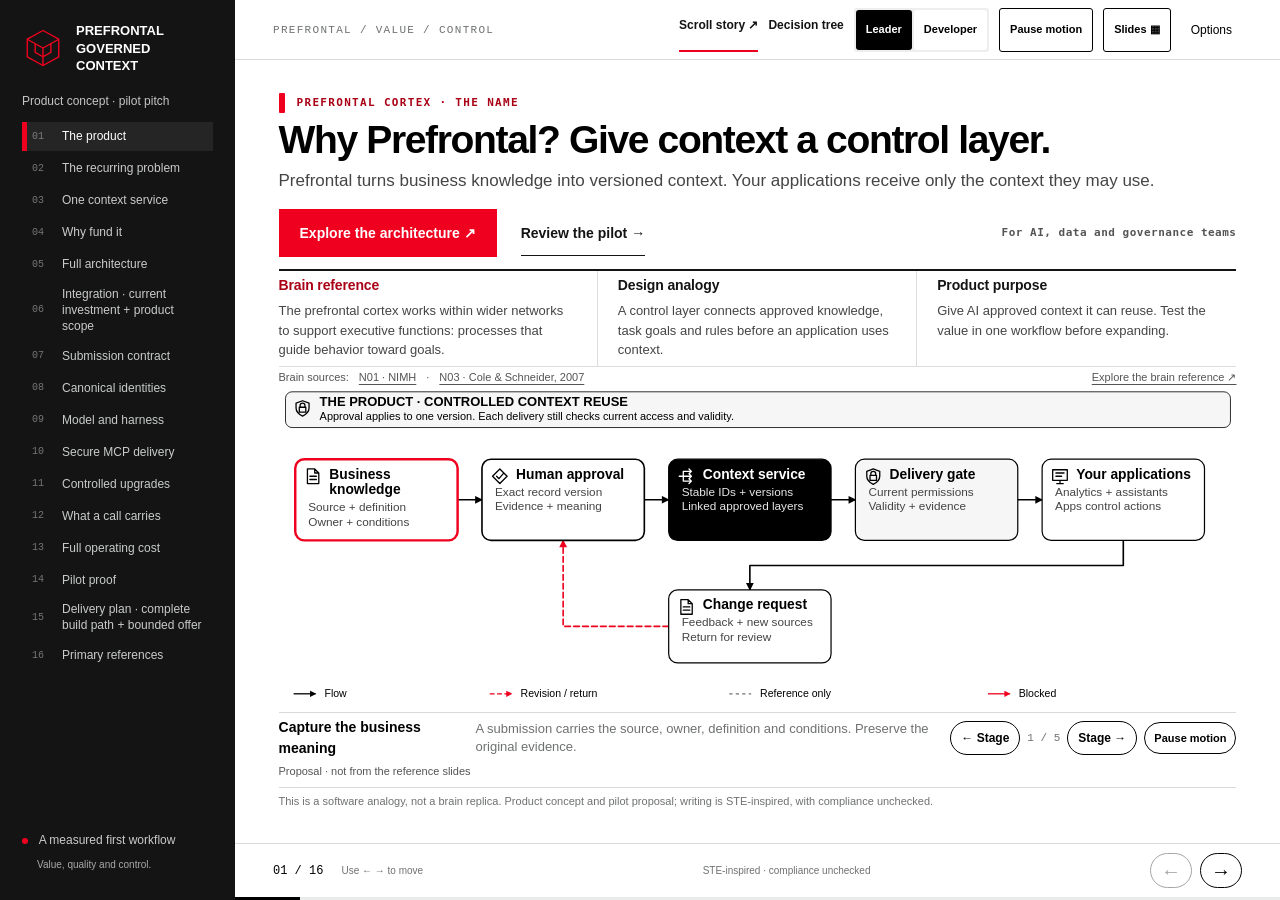
==== commit c6cfab67: "Introduce the prefrontal cortex analogy in the first three slides" ====
--- a/index.html
+++ b/index.html
@@ -300,6 +300,13 @@
   .pitch-signals .pitch-signal:last-child { border-right:0; }
   .pitch-signal h3 { color:#141414;font-size:14px;margin-bottom:7px; }
   .pitch-signal p { font-size:13px;line-height:1.5;color:#454545; }
+  .cortex-intro-reference { margin:4px 0 6px;border-top:2px solid #141414; }
+  .cortex-intro-reference .pitch-signals { border-top:0;margin:0!important; }
+  .cortex-intro-reference .pitch-signal:first-child h3 { color:#a90016; }
+  .has-cortex-reference .cortex-intro-reference .pitch-signal { padding-top:6px;padding-bottom:6px; }
+  .cortex-intro-sources { display:flex;flex-wrap:wrap;gap:4px 10px;font:11px/1.5 Arial,sans-serif;color:#545454;margin:2px 0 0; }
+  .cortex-intro-sources a { color:#545454;text-underline-offset:3px; }
+  .cortex-intro-detail { margin-left:auto; }
   .item,.source-card,.developer-topic,.presenter-detail,.agent-role-strip { border-radius:0;box-shadow:none;background:#fff; }
   .source-grid { gap:0 28px; }
   .source-card { border:0;border-top:1px solid #bbb;padding:20px 0; }
@@ -381,6 +388,9 @@
 @media screen and (min-width:1101px) {
   /* The projected deck has a fixed reading frame; scrolling views keep their measure. */
   body:not([data-presentation="story"]) .slide>.product-actions { margin:10px 0 14px; }
+  body:not([data-presentation="story"]) .has-cortex-reference>.product-actions { margin:8px 0; }
+  body:not([data-presentation="story"]) .has-mini-architecture.has-pitch-signals.has-cortex-reference { padding-top:6px;padding-bottom:6px; }
+  .has-cortex-reference .product-actions .product-audience { margin:0 0 0 auto; }
   body:not([data-presentation="story"]) :is(.type-architecture,.type-cost-suite)>.lead { max-width:none; }
 }
 @media screen and (max-width:1100px) {
@@ -396,6 +406,7 @@
   #inspector h2 { font-size:21px; }
 }
 @media screen and (max-width:760px) {
+  .product-actions .product-audience { order:-1;flex-basis:100%;margin:0; }
   .topbar .tools { justify-content:flex-start;gap:6px 12px; }
   .tools .view-switch { order:5; }.tools #motion-toggle { order:6; }.tools #overview-toggle { order:7; }
   .presentation-options { margin-left:auto; }
@@ -426,6 +437,13 @@
   body:has(.map-scroll)>header .controls button { font-size:11px;padding:8px; }
 }
 @media print { .product-intro,.product-actions,.product-audience,.presentation-options,.diagram-pan-hint { display:none!important; } }
+@media print {
+  .cortex-intro-reference { margin:6px 0 10px;border-top:1px solid #141414; }
+  .cortex-intro-reference .pitch-signals { margin:4px 0; }
+  .cortex-intro-sources { font:8px/1.4 Arial,sans-serif;margin:3px 0; }
+  .cortex-intro-sources a { color:#555;margin-right:8px; }
+  .cortex-intro-detail { display:none; }
+}
 
 /* Balanced motion: one vocabulary for the deck, story and decision map. */
 :root {
@@ -665,9 +683,9 @@
   </div>
   <!-- STATIC PRESENTATION START -->
   <noscript><main class="static-presentation"><p class="static-intro">Static presentation · all 16 slides. Writing inspired by ASD-STE100; full compliance has not been checked.</p>
-<section class="slide type-cover has-mini-architecture has-pitch-signals" id="static-opening-thesis"><p class="eyebrow">Prefrontal · the context product</p><h1>Give AI approved context it can reuse.</h1><p class="lead">Prefrontal turns business knowledge into versioned context. Your applications receive only the context they may use.</p><p class="product-audience">For AI, data and governance teams</p><div class="product-actions"><a class="primary-action" href="#static-full-architecture">Explore the architecture ↗</a><a class="secondary-action" href="#static-pilot-acceptance">Review the pilot →</a></div><div class="mini-focus-visual pitch-mechanism"><figure class="mechanism-figure"><div class="diagram-viewport architecture-viewport" tabindex="0" role="region" aria-label="Full architecture workflow diagram. Scroll horizontally on a small screen."><svg viewBox="0 0 1180 390" role="img" width="100%" aria-labelledby="mini-product-thesis-mini-1-title mini-product-thesis-mini-1-desc" preserveAspectRatio="xMidYMid meet" class="motion-diagram mini-architecture-svg" data-mini-architecture="product-thesis-mini" data-architecture-anchors="submissions,human-review,context-agent,canonical-registry,mcp-delivery,consumers"><title id="mini-product-thesis-mini-1-title">Approved knowledge becomes a reusable context product</title><desc id="mini-product-thesis-mini-1-desc">People approve meaning. The service preserves identity and evidence. Every delivery checks current access and validity. THE PRODUCT · CONTROLLED CONTEXT REUSE: Approval applies to one version. Each delivery still checks current access and validity. Stage 1, Capture the business meaning: A submission carries the source, owner, definition and conditions. Preserve the original evidence. Stage 2, Approve the exact record: A responsible reviewer approves the record version. Revised meaning needs a new review. Stage 3, Build a reusable asset: The context service links approved records with stable IDs, versions and source evidence. Stage 4, Deliver permitted context: The delivery gate checks identity, permissions and validity. Applications control their own actions. Stage 5, Review changes before reuse: Feedback becomes a change request. It cannot silently overwrite an approved fact. Business knowledge, input: Source + definition. Owner + conditions. Human approval, gate: Exact record version. Evidence + meaning. Context service, agent: Stable IDs + versions. Linked approved layers. Delivery gate, policy: Current permissions. Validity + evidence. Your applications, consumer: Analytics + assistants. Apps control actions. Change request, input: Feedback + new sources. Return for review. Solid arrows show flow. Dashed red arrows show revision or return. Dashed gray lines show references, not workflow. Red arrows show a blocked path. This is an architecture proposal.</desc><defs ><marker id="mini-product-thesis-mini-1-ink-arrow" viewBox="0 0 10 10" refX="8" refY="5" markerWidth="6" markerHeight="6" orient="auto" markerUnits="strokeWidth"><path d="M1 1 L9 5 L1 9 Z" fill="var(--ink, #000000)"></path></marker><marker id="mini-product-thesis-mini-1-red-arrow" viewBox="0 0 10 10" refX="8" refY="5" markerWidth="6" markerHeight="6" orient="auto" markerUnits="strokeWidth"><path d="M1 1 L9 5 L1 9 Z" fill="var(--red, #EE001E)"></path></marker></defs><g class="mini-policy-boundary" data-boundary="external-policy"><rect x="8" y="1" width="1164" height="44" rx="8" fill="var(--mist, #F6F6F6)" stroke="var(--ink, #000000)" stroke-width="1"></rect><g transform="translate(19 11)" fill="none" stroke="var(--ink, #000000)" stroke-width="1.6" stroke-linecap="round" stroke-linejoin="round" aria-hidden="true"><path d="M10 1 L18 4 V10 Q18 16 10 20 Q2 16 2 10 V4 Z M7 9 V7 A3 3 0 0 1 13 7 V9 M6 9 H14 V15 H6 Z"></path></g><text x="50" y="18" font-family="Arial, sans-serif" font-size="16" font-weight="700" fill="var(--ink, #000000)" text-anchor="start">THE PRODUCT · CONTROLLED CONTEXT REUSE</text><text x="50" y="36" font-family="Arial, sans-serif" font-size="13.5" font-weight="400" fill="var(--ink, #000000)" text-anchor="start">Approval applies to one version. Each delivery still checks current access and validity.</text></g><g class="stage-meta" data-step="0" data-stage="Capture the business meaning" data-stage-detail="A submission carries the source, owner, definition and conditions. Preserve the original evidence." aria-hidden="true"></g><g class="stage-meta" data-step="1" data-stage="Approve the exact record" data-stage-detail="A responsible reviewer approves the record version. Revised meaning needs a new review." aria-hidden="true"></g><g class="stage-meta" data-step="2" data-stage="Build a reusable asset" data-stage-detail="The context service links approved records with stable IDs, versions and source evidence." aria-hidden="true"></g><g class="stage-meta" data-step="3" data-stage="Deliver permitted context" data-stage-detail="The delivery gate checks identity, permissions and validity. Applications control their own actions." aria-hidden="true"></g><g class="stage-meta" data-step="4" data-stage="Review changes before reuse" data-stage-detail="Feedback becomes a change request. It cannot silently overwrite an approved fact." aria-hidden="true"></g><g class="m-edge m-stage" data-edge="knowledge-review" data-from="knowledge" data-to="review" data-kind="flow" data-step="1" data-steps="1"><path id="mini-product-thesis-mini-1-path-knowledge-review" d="M220 134 H250" fill="none" stroke="var(--ink, #000000)" stroke-width="2" stroke-linecap="round" stroke-linejoin="round" marker-end="url(#mini-product-thesis-mini-1-ink-arrow)"></path></g><g class="m-edge m-stage" data-edge="review-service" data-from="review" data-to="service" data-kind="flow" data-step="2" data-steps="2"><path id="mini-product-thesis-mini-1-path-review-service" d="M450 134 H480" fill="none" stroke="var(--ink, #000000)" stroke-width="2" stroke-linecap="round" stroke-linejoin="round" marker-end="url(#mini-product-thesis-mini-1-ink-arrow)"></path></g><g class="m-edge m-stage" data-edge="service-access" data-from="service" data-to="access" data-kind="flow" data-step="3" data-steps="3"><path id="mini-product-thesis-mini-1-path-service-access" d="M680 134 H710" fill="none" stroke="var(--ink, #000000)" stroke-width="2" stroke-linecap="round" stroke-linejoin="round" marker-end="url(#mini-product-thesis-mini-1-ink-arrow)"></path></g><g class="m-edge m-stage" data-edge="access-apps" data-from="access" data-to="apps" data-kind="flow" data-step="3" data-steps="3"><path id="mini-product-thesis-mini-1-path-access-apps" d="M910 134 H940" fill="none" stroke="var(--ink, #000000)" stroke-width="2" stroke-linecap="round" stroke-linejoin="round" marker-end="url(#mini-product-thesis-mini-1-ink-arrow)"></path></g><g class="m-edge m-stage" data-edge="apps-change" data-from="apps" data-to="change" data-kind="flow" data-step="4" data-steps="4"><path id="mini-product-thesis-mini-1-path-apps-change" d="M1040 184 V215 H580 V245" fill="none" stroke="var(--ink, #000000)" stroke-width="2" stroke-linecap="round" stroke-linejoin="round" marker-end="url(#mini-product-thesis-mini-1-ink-arrow)"></path></g><g class="m-edge m-stage" data-edge="change-review" data-from="change" data-to="review" data-kind="return" data-step="4" data-steps="4"><path id="mini-product-thesis-mini-1-path-change-review" d="M480 290 H350 V184" fill="none" stroke="var(--red, #EE001E)" stroke-width="2" stroke-linecap="round" stroke-linejoin="round" stroke-dasharray="7 4" marker-end="url(#mini-product-thesis-mini-1-red-arrow)"></path></g><g class="m-node m-stage mini-role-input" data-node="knowledge" data-role="input" data-step="0" data-steps="0"><rect x="20" y="84" width="200" height="100" rx="11" fill="var(--paper, #FFFFFF)" stroke="var(--ink, #000000)" stroke-width="1.5"></rect><g transform="translate(32 95)" fill="none" stroke="var(--ink, #000000)" stroke-width="1.6" stroke-linecap="round" stroke-linejoin="round" aria-hidden="true"><path d="M3 1 H12 L17 6 V19 H3 Z M12 1 V6 H17 M6 10 H14 M6 14 H14"></path></g><text x="62" y="108" font-family="Arial, sans-serif" font-size="17" font-weight="700" fill="var(--ink, #000000)" text-anchor="start" data-line-kind="title" data-text-width="142">Business</text><text x="62" y="127" font-family="Arial, sans-serif" font-size="17" font-weight="700" fill="var(--ink, #000000)" text-anchor="start" data-line-kind="title" data-text-width="142">knowledge</text><text x="36" y="148" font-family="Arial, sans-serif" font-size="14.5" font-weight="400" fill="#444444" text-anchor="start" data-line-kind="body" data-text-width="168">Source + definition</text><text x="36" y="166" font-family="Arial, sans-serif" font-size="14.5" font-weight="400" fill="#444444" text-anchor="start" data-line-kind="body" data-text-width="168">Owner + conditions</text></g><g class="m-node m-stage mini-role-gate" data-node="review" data-role="gate" data-step="1" data-steps="1"><rect x="250" y="84" width="200" height="100" rx="11" fill="var(--paper, #FFFFFF)" stroke="var(--ink, #000000)" stroke-width="2"></rect><g transform="translate(262 95)" fill="none" stroke="var(--ink, #000000)" stroke-width="1.6" stroke-linecap="round" stroke-linejoin="round" aria-hidden="true"><path d="M10 1 L19 10 L10 19 L1 10 Z M6 10 L9 13 L14 7"></path></g><text x="292" y="108" font-family="Arial, sans-serif" font-size="17" font-weight="700" fill="var(--ink, #000000)" text-anchor="start" data-line-kind="title" data-text-width="142">Human approval</text><text x="266" y="129" font-family="Arial, sans-serif" font-size="14.5" font-weight="400" fill="#444444" text-anchor="start" data-line-kind="body" data-text-width="168">Exact record version</text><text x="266" y="147" font-family="Arial, sans-serif" font-size="14.5" font-weight="400" fill="#444444" text-anchor="start" data-line-kind="body" data-text-width="168">Evidence + meaning</text></g><g class="m-node m-stage mini-role-agent" data-node="service" data-role="agent" data-step="2" data-steps="2"><rect x="480" y="84" width="200" height="100" rx="11" fill="var(--ink, #000000)" stroke="var(--ink, #000000)" stroke-width="1.5"></rect><g transform="translate(492 95)" fill="none" stroke="var(--paper, #FFFFFF)" stroke-width="1.6" stroke-linecap="round" stroke-linejoin="round" aria-hidden="true"><path d="M1 10 H6 M6 10 V4 H16 M6 10 H16 M6 10 V16 H16 M13 1 L16 4 L13 7 M13 7 L16 10 L13 13 M13 13 L16 16 L13 19"></path></g><text x="522" y="108" font-family="Arial, sans-serif" font-size="17" font-weight="700" fill="var(--paper, #FFFFFF)" text-anchor="start" data-line-kind="title" data-text-width="142">Context service</text><text x="496" y="129" font-family="Arial, sans-serif" font-size="14.5" font-weight="400" fill="#E7E7E7" text-anchor="start" data-line-kind="body" data-text-width="168">Stable IDs + versions</text><text x="496" y="147" font-family="Arial, sans-serif" font-size="14.5" font-weight="400" fill="#E7E7E7" text-anchor="start" data-line-kind="body" data-text-width="168">Linked approved layers</text></g><g class="m-node m-stage mini-role-policy" data-node="access" data-role="policy" data-step="3" data-steps="3"><rect x="710" y="84" width="200" height="100" rx="11" fill="var(--mist, #F6F6F6)" stroke="var(--ink, #000000)" stroke-width="1.5"></rect><g transform="translate(722 95)" fill="none" stroke="var(--ink, #000000)" stroke-width="1.6" stroke-linecap="round" stroke-linejoin="round" aria-hidden="true"><path d="M10 1 L18 4 V10 Q18 16 10 20 Q2 16 2 10 V4 Z M7 9 V7 A3 3 0 0 1 13 7 V9 M6 9 H14 V15 H6 Z"></path></g><text x="752" y="108" font-family="Arial, sans-serif" font-size="17" font-weight="700" fill="var(--ink, #000000)" text-anchor="start" data-line-kind="title" data-text-width="142">Delivery gate</text><text x="726" y="129" font-family="Arial, sans-serif" font-size="14.5" font-weight="400" fill="#444444" text-anchor="start" data-line-kind="body" data-text-width="168">Current permissions</text><text x="726" y="147" font-family="Arial, sans-serif" font-size="14.5" font-weight="400" fill="#444444" text-anchor="start" data-line-kind="body" data-text-width="168">Validity + evidence</text></g><g class="m-node m-stage mini-role-consumer" data-node="apps" data-role="consumer" data-step="3" data-steps="3"><rect x="940" y="84" width="200" height="100" rx="11" fill="var(--paper, #FFFFFF)" stroke="var(--ink, #000000)" stroke-width="1.5"></rect><g transform="translate(952 95)" fill="none" stroke="var(--ink, #000000)" stroke-width="1.6" stroke-linecap="round" stroke-linejoin="round" aria-hidden="true"><path d="M1 2 H19 V15 H1 Z M6 19 H14 M10 15 V19 M5 6 H15 M5 10 H12"></path></g><text x="982" y="108" font-family="Arial, sans-serif" font-size="17" font-weight="700" fill="var(--ink, #000000)" text-anchor="start" data-line-kind="title" data-text-width="142">Your</text><text x="982" y="127" font-family="Arial, sans-serif" font-size="17" font-weight="700" fill="var(--ink, #000000)" text-anchor="start" data-line-kind="title" data-text-width="142">applications</text><text x="956" y="148" font-family="Arial, sans-serif" font-size="14.5" font-weight="400" fill="#444444" text-anchor="start" data-line-kind="body" data-text-width="168">Analytics + assistants</text><text x="956" y="166" font-family="Arial, sans-serif" font-size="14.5" font-weight="400" fill="#444444" text-anchor="start" data-line-kind="body" data-text-width="168">Apps control actions</text></g><g class="m-node m-stage mini-role-input" data-node="change" data-role="input" data-step="4" data-steps="4"><rect x="480" y="245" width="200" height="90" rx="11" fill="var(--paper, #FFFFFF)" stroke="var(--ink, #000000)" stroke-width="1.5"></rect><g transform="translate(492 256)" fill="none" stroke="var(--ink, #000000)" stroke-width="1.6" stroke-linecap="round" stroke-linejoin="round" aria-hidden="true"><path d="M3 1 H12 L17 6 V19 H3 Z M12 1 V6 H17 M6 10 H14 M6 14 H14"></path></g><text x="522" y="269" font-family="Arial, sans-serif" font-size="17" font-weight="700" fill="var(--ink, #000000)" text-anchor="start" data-line-kind="title" data-text-width="142">Change request</text><text x="496" y="290" font-family="Arial, sans-serif" font-size="14.5" font-weight="400" fill="#444444" text-anchor="start" data-line-kind="body" data-text-width="168">Feedback + new sources</text><text x="496" y="308" font-family="Arial, sans-serif" font-size="14.5" font-weight="400" fill="#444444" text-anchor="start" data-line-kind="body" data-text-width="168">Return for review</text></g><g class="mini-architecture-legend" aria-hidden="true"><path d="M18 373 H45" fill="none" stroke="var(--ink, #000000)" stroke-width="1.6" marker-end="url(#mini-product-thesis-mini-1-ink-arrow)"></path><text x="56" y="377" font-family="Arial, sans-serif" font-size="13" font-weight="400" fill="var(--ink, #000000)" text-anchor="start">Flow</text><path d="M259.6 373 H286.6" fill="none" stroke="var(--red, #EE001E)" stroke-width="1.6" stroke-dasharray="6 3" marker-end="url(#mini-product-thesis-mini-1-red-arrow)"></path><text x="297.6" y="377" font-family="Arial, sans-serif" font-size="13" font-weight="400" fill="var(--ink, #000000)" text-anchor="start">Revision / return</text><path d="M554.6 373 H581.6" fill="none" stroke="#737373" stroke-width="1.6" stroke-dasharray="4 4"></path><text x="592.6" y="377" font-family="Arial, sans-serif" font-size="13" font-weight="400" fill="var(--ink, #000000)" text-anchor="start">Reference only</text><path d="M873.2 373 H900.2" fill="none" stroke="var(--red, #EE001E)" stroke-width="1.6" marker-end="url(#mini-product-thesis-mini-1-red-arrow)"></path><text x="911.2" y="377" font-family="Arial, sans-serif" font-size="13" font-weight="400" fill="var(--ink, #000000)" text-anchor="start">Blocked</text></g></svg></div><p class="diagram-scroll-hint">Swipe the diagram to follow the workflow. Focus it and use arrow keys to scroll.</p><figcaption class="static-diagram-caption">Static diagram. Follow the arrows and read all stages.</figcaption></figure><p class="provenance">Proposal · not from the reference slides</p><div class="pitch-signals" aria-label="Leadership takeaways"><article class="pitch-signal"><h3>What you buy</h3><p>A service to prepare, govern, organize and deliver context.</p></article><article class="pitch-signal"><h3>What you keep</h3><p>Looker, LookML, Zenlytics and your custom apps.</p></article><article class="pitch-signal"><h3>What we prove</h3><p>Useful reuse at an acceptable cost, speed and quality.</p></article></div><details class="dev presenter-detail"><summary>Presenter detail</summary><div class="items"><article class="item"><h3>One reusable context layer</h3><p>Build on Looker, LookML, Zenlytics and custom apps.</p></article><article class="item"><h3>A funded proof of value</h3><p>Start with one workflow. Measure the return before expansion.</p></article></div></details></div><p class="slide-note">Product concept and pilot proposal. Writing inspired by ASD-STE100; full compliance has not been checked.</p></section>
-<section class="slide type-problem has-mini-architecture has-pitch-signals" id="static-fragmented-context"><p class="eyebrow">Leadership · the recurring cost</p><h2>New tasks can restart the same work.</h2><p class="lead">Existing tools may hold the data and formulas. Teams still reconnect meaning, evidence and permissions for each use.</p><div class="mini-focus-visual pitch-mechanism"><figure class="mechanism-figure"><div class="diagram-viewport architecture-viewport" tabindex="0" role="region" aria-label="Full architecture workflow diagram. Scroll horizontally on a small screen."><svg viewBox="0 0 1180 400" role="img" width="100%" aria-labelledby="mini-repeated-work-mini-2-title mini-repeated-work-mini-2-desc" preserveAspectRatio="xMidYMid meet" class="motion-diagram mini-architecture-svg" data-mini-architecture="repeated-work-mini" data-architecture-anchors="submissions,preparation,human-review,consumers"><title id="mini-repeated-work-mini-2-title">Separate consumers can repeat the same business checks</title><desc id="mini-repeated-work-mini-2-desc">This is a problem hypothesis. Measure repeated preparation, reconciliation and review in the chosen workflow. THE BUYER PROBLEM · REPEATED WORK BETWEEN TOOLS: Hypothesis to test: the source exists, but each consumer rebuilds the context around it. Stage 1, Start from existing sources: LookML, documents and existing apps already hold useful definitions and source evidence. Stage 2, Prepare context for each use: Separate teams or applications may assemble their own explanation, conditions and source references. Stage 3, Resolve different versions: People check whether definitions, time windows, access and exceptions still agree. Stage 4, Review and repair the result: Reviewers spend time correcting unsupported or unsuitable output. Keep this effort in the baseline. Stage 5, Repeat when the task changes: A new assistant, source version or task may trigger the work again. The pilot must establish how often this happens. Existing sources, store: Definitions + formulas. Documents + evidence. Analytics task, consumer: Prepare local context. Check source meaning. Assistant task, consumer: Prepare local context. Check source meaning. Reconcile copies, gate: Version + conditions. Access + exceptions. Review again, gate: Check the answer. Record time + rework. Solid arrows show flow. Dashed red arrows show revision or return. Dashed gray lines show references, not workflow. Red arrows show a blocked path. This is an architecture proposal.</desc><defs ><marker id="mini-repeated-work-mini-2-ink-arrow" viewBox="0 0 10 10" refX="8" refY="5" markerWidth="6" markerHeight="6" orient="auto" markerUnits="strokeWidth"><path d="M1 1 L9 5 L1 9 Z" fill="var(--ink, #000000)"></path></marker><marker id="mini-repeated-work-mini-2-red-arrow" viewBox="0 0 10 10" refX="8" refY="5" markerWidth="6" markerHeight="6" orient="auto" markerUnits="strokeWidth"><path d="M1 1 L9 5 L1 9 Z" fill="var(--red, #EE001E)"></path></marker></defs><g class="mini-policy-boundary" data-boundary="external-policy"><rect x="8" y="1" width="1164" height="44" rx="8" fill="var(--mist, #F6F6F6)" stroke="var(--ink, #000000)" stroke-width="1"></rect><g transform="translate(19 11)" fill="none" stroke="var(--ink, #000000)" stroke-width="1.6" stroke-linecap="round" stroke-linejoin="round" aria-hidden="true"><path d="M10 1 L18 4 V10 Q18 16 10 20 Q2 16 2 10 V4 Z M7 9 V7 A3 3 0 0 1 13 7 V9 M6 9 H14 V15 H6 Z"></path></g><text x="50" y="18" font-family="Arial, sans-serif" font-size="16" font-weight="700" fill="var(--ink, #000000)" text-anchor="start">THE BUYER PROBLEM · REPEATED WORK BETWEEN TOOLS</text><text x="50" y="36" font-family="Arial, sans-serif" font-size="13.5" font-weight="400" fill="var(--ink, #000000)" text-anchor="start">Hypothesis to test: the source exists, but each consumer rebuilds the context around it.</text></g><g class="stage-meta" data-step="0" data-stage="Start from existing sources" data-stage-detail="LookML, documents and existing apps already hold useful definitions and source evidence." aria-hidden="true"></g><g class="stage-meta" data-step="1" data-stage="Prepare context for each use" data-stage-detail="Separate teams or applications may assemble their own explanation, conditions and source references." aria-hidden="true"></g><g class="stage-meta" data-step="2" data-stage="Resolve different versions" data-stage-detail="People check whether definitions, time windows, access and exceptions still agree." aria-hidden="true"></g><g class="stage-meta" data-step="3" data-stage="Review and repair the result" data-stage-detail="Reviewers spend time correcting unsupported or unsuitable output. Keep this effort in the baseline." aria-hidden="true"></g><g class="stage-meta" data-step="4" data-stage="Repeat when the task changes" data-stage-detail="A new assistant, source version or task may trigger the work again. The pilot must establish how often this happens." aria-hidden="true"></g><g class="m-edge m-stage" data-edge="source-a" data-from="sources" data-to="app-a" data-kind="flow" data-step="1" data-steps="1"><path id="mini-repeated-work-mini-2-path-source-a" d="M220 200 H260 V117 H300" fill="none" stroke="var(--ink, #000000)" stroke-width="2" stroke-linecap="round" stroke-linejoin="round" marker-end="url(#mini-repeated-work-mini-2-ink-arrow)"></path></g><g class="m-edge m-stage" data-edge="source-b" data-from="sources" data-to="app-b" data-kind="flow" data-step="1" data-steps="1"><path id="mini-repeated-work-mini-2-path-source-b" d="M220 230 H260 V297 H300" fill="none" stroke="var(--ink, #000000)" stroke-width="2" stroke-linecap="round" stroke-linejoin="round" marker-end="url(#mini-repeated-work-mini-2-ink-arrow)"></path></g><g class="m-edge m-stage" data-edge="a-check" data-from="app-a" data-to="reconcile" data-kind="flow" data-step="2" data-steps="2"><path id="mini-repeated-work-mini-2-path-a-check" d="M500 117 H575 V195 H650" fill="none" stroke="var(--ink, #000000)" stroke-width="2" stroke-linecap="round" stroke-linejoin="round" marker-end="url(#mini-repeated-work-mini-2-ink-arrow)"></path></g><g class="m-edge m-stage" data-edge="b-check" data-from="app-b" data-to="reconcile" data-kind="flow" data-step="2" data-steps="2"><path id="mini-repeated-work-mini-2-path-b-check" d="M500 297 H605 V235 H650" fill="none" stroke="var(--ink, #000000)" stroke-width="2" stroke-linecap="round" stroke-linejoin="round" marker-end="url(#mini-repeated-work-mini-2-ink-arrow)"></path></g><g class="m-edge m-stage" data-edge="check-review" data-from="reconcile" data-to="rework" data-kind="flow" data-step="3" data-steps="3"><path id="mini-repeated-work-mini-2-path-check-review" d="M860 215 H940" fill="none" stroke="var(--ink, #000000)" stroke-width="2" stroke-linecap="round" stroke-linejoin="round" marker-end="url(#mini-repeated-work-mini-2-ink-arrow)"></path></g><g class="m-edge m-stage" data-edge="next-task" data-from="rework" data-to="sources" data-kind="return" data-step="4" data-steps="4"><path id="mini-repeated-work-mini-2-path-next-task" d="M1045 260 V365 H120 V260" fill="none" stroke="var(--red, #EE001E)" stroke-width="2" stroke-linecap="round" stroke-linejoin="round" stroke-dasharray="7 4" marker-end="url(#mini-repeated-work-mini-2-red-arrow)"></path><rect x="637.4449999999999" y="345" width="145.11000000000004" height="20" rx="3" fill="var(--paper, #FFFFFF)"></rect><text x="710" y="359" font-family="Arial, sans-serif" font-size="13.5" font-weight="700" fill="var(--red, #EE001E)" text-anchor="middle" data-line-kind="edge-label">Next task or change</text></g><g class="m-node m-stage mini-role-store" data-node="sources" data-role="store" data-step="0" data-steps="0"><rect x="20" y="170" width="200" height="90" rx="11" fill="var(--paper, #FFFFFF)" stroke="var(--ink, #000000)" stroke-width="1.5"></rect><g transform="translate(32 181)" fill="none" stroke="var(--ink, #000000)" stroke-width="1.6" stroke-linecap="round" stroke-linejoin="round" aria-hidden="true"><ellipse cx="10" cy="4" rx="8" ry="3"></ellipse><path d="M2 4 V16 A8 3 0 0 0 18 16 V4 M2 10 A8 3 0 0 0 18 10"></path></g><text x="62" y="194" font-family="Arial, sans-serif" font-size="17" font-weight="700" fill="var(--ink, #000000)" text-anchor="start" data-line-kind="title" data-text-width="142">Existing sources</text><text x="36" y="215" font-family="Arial, sans-serif" font-size="14.5" font-weight="400" fill="#444444" text-anchor="start" data-line-kind="body" data-text-width="168">Definitions + formulas</text><text x="36" y="233" font-family="Arial, sans-serif" font-size="14.5" font-weight="400" fill="#444444" text-anchor="start" data-line-kind="body" data-text-width="168">Documents + evidence</text></g><g class="m-node m-stage mini-role-consumer" data-node="app-a" data-role="consumer" data-step="1" data-steps="1"><rect x="300" y="72" width="200" height="90" rx="11" fill="var(--paper, #FFFFFF)" stroke="var(--ink, #000000)" stroke-width="1.5"></rect><g transform="translate(312 83)" fill="none" stroke="var(--ink, #000000)" stroke-width="1.6" stroke-linecap="round" stroke-linejoin="round" aria-hidden="true"><path d="M1 2 H19 V15 H1 Z M6 19 H14 M10 15 V19 M5 6 H15 M5 10 H12"></path></g><text x="342" y="96" font-family="Arial, sans-serif" font-size="17" font-weight="700" fill="var(--ink, #000000)" text-anchor="start" data-line-kind="title" data-text-width="142">Analytics task</text><text x="316" y="117" font-family="Arial, sans-serif" font-size="14.5" font-weight="400" fill="#444444" text-anchor="start" data-line-kind="body" data-text-width="168">Prepare local context</text><text x="316" y="135" font-family="Arial, sans-serif" font-size="14.5" font-weight="400" fill="#444444" text-anchor="start" data-line-kind="body" data-text-width="168">Check source meaning</text></g><g class="m-node m-stage mini-role-consumer" data-node="app-b" data-role="consumer" data-step="1" data-steps="1"><rect x="300" y="252" width="200" height="90" rx="11" fill="var(--paper, #FFFFFF)" stroke="var(--ink, #000000)" stroke-width="1.5"></rect><g transform="translate(312 263)" fill="none" stroke="var(--ink, #000000)" stroke-width="1.6" stroke-linecap="round" stroke-linejoin="round" aria-hidden="true"><path d="M1 2 H19 V15 H1 Z M6 19 H14 M10 15 V19 M5 6 H15 M5 10 H12"></path></g><text x="342" y="276" font-family="Arial, sans-serif" font-size="17" font-weight="700" fill="var(--ink, #000000)" text-anchor="start" data-line-kind="title" data-text-width="142">Assistant task</text><text x="316" y="297" font-family="Arial, sans-serif" font-size="14.5" font-weight="400" fill="#444444" text-anchor="start" data-line-kind="body" data-text-width="168">Prepare local context</text><text x="316" y="315" font-family="Arial, sans-serif" font-size="14.5" font-weight="400" fill="#444444" text-anchor="start" data-line-kind="body" data-text-width="168">Check source meaning</text></g><g class="m-node m-stage mini-role-gate" data-node="reconcile" data-role="gate" data-step="2" data-steps="2"><rect x="650" y="170" width="210" height="90" rx="11" fill="var(--paper, #FFFFFF)" stroke="var(--ink, #000000)" stroke-width="2"></rect><g transform="translate(662 181)" fill="none" stroke="var(--ink, #000000)" stroke-width="1.6" stroke-linecap="round" stroke-linejoin="round" aria-hidden="true"><path d="M10 1 L19 10 L10 19 L1 10 Z M6 10 L9 13 L14 7"></path></g><text x="692" y="194" font-family="Arial, sans-serif" font-size="17" font-weight="700" fill="var(--ink, #000000)" text-anchor="start" data-line-kind="title" data-text-width="152">Reconcile copies</text><text x="666" y="215" font-family="Arial, sans-serif" font-size="14.5" font-weight="400" fill="#444444" text-anchor="start" data-line-kind="body" data-text-width="178">Version + conditions</text><text x="666" y="233" font-family="Arial, sans-serif" font-size="14.5" font-weight="400" fill="#444444" text-anchor="start" data-line-kind="body" data-text-width="178">Access + exceptions</text></g><g class="m-node m-stage mini-role-gate" data-node="rework" data-role="gate" data-step="3" data-steps="3"><rect x="940" y="170" width="210" height="90" rx="11" fill="var(--paper, #FFFFFF)" stroke="var(--ink, #000000)" stroke-width="2"></rect><g transform="translate(952 181)" fill="none" stroke="var(--ink, #000000)" stroke-width="1.6" stroke-linecap="round" stroke-linejoin="round" aria-hidden="true"><path d="M10 1 L19 10 L10 19 L1 10 Z M6 10 L9 13 L14 7"></path></g><text x="982" y="194" font-family="Arial, sans-serif" font-size="17" font-weight="700" fill="var(--ink, #000000)" text-anchor="start" data-line-kind="title" data-text-width="152">Review again</text><text x="956" y="215" font-family="Arial, sans-serif" font-size="14.5" font-weight="400" fill="#444444" text-anchor="start" data-line-kind="body" data-text-width="178">Check the answer</text><text x="956" y="233" font-family="Arial, sans-serif" font-size="14.5" font-weight="400" fill="#444444" text-anchor="start" data-line-kind="body" data-text-width="178">Record time + rework</text></g><g class="mini-architecture-legend" aria-hidden="true"><path d="M18 383 H45" fill="none" stroke="var(--ink, #000000)" stroke-width="1.6" marker-end="url(#mini-repeated-work-mini-2-ink-arrow)"></path><text x="56" y="387" font-family="Arial, sans-serif" font-size="13" font-weight="400" fill="var(--ink, #000000)" text-anchor="start">Flow</text><path d="M259.6 383 H286.6" fill="none" stroke="var(--red, #EE001E)" stroke-width="1.6" stroke-dasharray="6 3" marker-end="url(#mini-repeated-work-mini-2-red-arrow)"></path><text x="297.6" y="387" font-family="Arial, sans-serif" font-size="13" font-weight="400" fill="var(--ink, #000000)" text-anchor="start">Revision / return</text><path d="M554.6 383 H581.6" fill="none" stroke="#737373" stroke-width="1.6" stroke-dasharray="4 4"></path><text x="592.6" y="387" font-family="Arial, sans-serif" font-size="13" font-weight="400" fill="var(--ink, #000000)" text-anchor="start">Reference only</text><path d="M873.2 383 H900.2" fill="none" stroke="var(--red, #EE001E)" stroke-width="1.6" marker-end="url(#mini-repeated-work-mini-2-red-arrow)"></path><text x="911.2" y="387" font-family="Arial, sans-serif" font-size="13" font-weight="400" fill="var(--ink, #000000)" text-anchor="start">Blocked</text></g></svg></div><p class="diagram-scroll-hint">Swipe the diagram to follow the workflow. Focus it and use arrow keys to scroll.</p><figcaption class="static-diagram-caption">Static diagram. Follow the arrows and read all stages.</figcaption></figure><p class="provenance">Proposal · not from the reference slides</p><div class="pitch-signals" aria-label="Leadership takeaways"><article class="pitch-signal"><h3>Cost to measure</h3><p>Time spent finding, explaining and reviewing the same context.</p></article><article class="pitch-signal"><h3>Risk to test</h3><p>Different versions or missing conditions can change an answer.</p></article><article class="pitch-signal"><h3>Opportunity</h3><p>Reuse approved meaning while checking each new use.</p></article></div><details class="dev presenter-detail"><summary>Presenter detail</summary><div class="items"><article class="item"><h3>Preparation</h3><p>People connect existing metric definitions to evidence, exceptions and ownership.</p></article><article class="item"><h3>Reconciliation</h3><p>People resolve conflicting versions and missing conditions.</p></article><article class="item"><h3>Review and rework</h3><p>People check unsupported or unsuitable outputs.</p></article><article class="item"><h3>Change management</h3><p>Teams reconnect context when models or tools change.</p></article></div></details></div><p class="slide-note">These are problem hypotheses. Establish their frequency and cost in the selected workflow.</p></section>
-<section class="slide type-product-flow has-mini-architecture has-pitch-signals" id="static-product-overview"><p class="eyebrow">Leadership · what you would buy</p><h2>One governed path. Many ways to use the output.</h2><p class="lead">People approve the meaning. The agent organizes approved records. The delivery service checks each request.</p><div class="mini-focus-visual pitch-mechanism"><figure class="mechanism-figure"><div class="diagram-viewport architecture-viewport" tabindex="0" role="region" aria-label="Full architecture workflow diagram. Scroll horizontally on a small screen."><svg viewBox="0 0 1180 390" role="img" width="100%" aria-labelledby="mini-service-workflow-mini-3-title mini-service-workflow-mini-3-desc" preserveAspectRatio="xMidYMid meet" class="motion-diagram mini-architecture-svg" data-mini-architecture="service-workflow-mini" data-architecture-anchors="submissions,preparation,human-review,context-agent,canonical-registry,data-layer,metric-layer,ontology-layer,interpretation-layer,mcp-delivery,consumers"><title id="mini-service-workflow-mini-3-title">The context product has a complete admission and delivery path</title><desc id="mini-service-workflow-mini-3-desc">Submissions enter review before the agent publishes linked context. Rejected records return for revision. Consumers remain independent. PRODUCT BOUNDARY · FROM A SUBMISSION TO A PERMITTED OUTPUT: A canonical ID identifies context. It grants no access. Changed meaning always returns to review. Stage 1, Prepare a structured submission: A person or agent loop submits a template with evidence. STE-inspired writing clarifies the record while preserving meaning. Stage 2, Review the exact version: The reviewer checks evidence, scope and conditions. A rejected record returns with a reason. Stage 3, Organize approved context: The context agent places approved records into Data, Metric, Ontology and Interpretation layers. Stable IDs link them. Stage 4, Check the delivery request: The MCP service checks caller identity, permissions, version and validity before returning a bounded context package. Stage 5, Let the application consume it: The application uses permitted parameters and references. Native services execute queries under their own permissions. Stage 6, Return new meaning to review: Feedback and derived interpretations enter a new submission. They do not become approved memory automatically. Submit + prepare, input: One review template. Evidence attached. Human review, gate: Meaning + conditions. Exact version approval. Agent + layers, agent: Data, Metric, Ontology. Interpretation. MCP delivery, policy: Identity + permissions. Version + validity. Consumer apps, consumer: Values + references. Native query execution. Revise record, stop: Reviewer reason. Resubmit for approval. New submission, input: Feedback + new meaning. A new draft version. Solid arrows show flow. Dashed red arrows show revision or return. Dashed gray lines show references, not workflow. Red arrows show a blocked path. This is an architecture proposal.</desc><defs ><marker id="mini-service-workflow-mini-3-ink-arrow" viewBox="0 0 10 10" refX="8" refY="5" markerWidth="6" markerHeight="6" orient="auto" markerUnits="strokeWidth"><path d="M1 1 L9 5 L1 9 Z" fill="var(--ink, #000000)"></path></marker><marker id="mini-service-workflow-mini-3-red-arrow" viewBox="0 0 10 10" refX="8" refY="5" markerWidth="6" markerHeight="6" orient="auto" markerUnits="strokeWidth"><path d="M1 1 L9 5 L1 9 Z" fill="var(--red, #EE001E)"></path></marker></defs><g class="mini-policy-boundary" data-boundary="external-policy"><rect x="8" y="1" width="1164" height="44" rx="8" fill="var(--mist, #F6F6F6)" stroke="var(--ink, #000000)" stroke-width="1"></rect><g transform="translate(19 11)" fill="none" stroke="var(--ink, #000000)" stroke-width="1.6" stroke-linecap="round" stroke-linejoin="round" aria-hidden="true"><path d="M10 1 L18 4 V10 Q18 16 10 20 Q2 16 2 10 V4 Z M7 9 V7 A3 3 0 0 1 13 7 V9 M6 9 H14 V15 H6 Z"></path></g><text x="50" y="18" font-family="Arial, sans-serif" font-size="16" font-weight="700" fill="var(--ink, #000000)" text-anchor="start">PRODUCT BOUNDARY · FROM A SUBMISSION TO A PERMITTED OUTPUT</text><text x="50" y="36" font-family="Arial, sans-serif" font-size="13.5" font-weight="400" fill="var(--ink, #000000)" text-anchor="start">A canonical ID identifies context. It grants no access. Changed meaning always returns to review.</text></g><g class="stage-meta" data-step="0" data-stage="Prepare a structured submission" data-stage-detail="A person or agent loop submits a template with evidence. STE-inspired writing clarifies the record while preserving meaning." aria-hidden="true"></g><g class="stage-meta" data-step="1" data-stage="Review the exact version" data-stage-detail="The reviewer checks evidence, scope and conditions. A rejected record returns with a reason." aria-hidden="true"></g><g class="stage-meta" data-step="2" data-stage="Organize approved context" data-stage-detail="The context agent places approved records into Data, Metric, Ontology and Interpretation layers. Stable IDs link them." aria-hidden="true"></g><g class="stage-meta" data-step="3" data-stage="Check the delivery request" data-stage-detail="The MCP service checks caller identity, permissions, version and validity before returning a bounded context package." aria-hidden="true"></g><g class="stage-meta" data-step="4" data-stage="Let the application consume it" data-stage-detail="The application uses permitted parameters and references. Native services execute queries under their own permissions." aria-hidden="true"></g><g class="stage-meta" data-step="5" data-stage="Return new meaning to review" data-stage-detail="Feedback and derived interpretations enter a new submission. They do not become approved memory automatically." aria-hidden="true"></g><g class="m-edge m-stage" data-edge="intake-review" data-from="intake" data-to="review" data-kind="flow" data-step="1" data-steps="1"><path id="mini-service-workflow-mini-3-path-intake-review" d="M220 130 H250" fill="none" stroke="var(--ink, #000000)" stroke-width="2" stroke-linecap="round" stroke-linejoin="round" marker-end="url(#mini-service-workflow-mini-3-ink-arrow)"></path></g><g class="m-edge m-stage" data-edge="review-layers" data-from="review" data-to="layers" data-kind="flow" data-step="2" data-steps="2"><path id="mini-service-workflow-mini-3-path-review-layers" d="M450 130 H480" fill="none" stroke="var(--ink, #000000)" stroke-width="2" stroke-linecap="round" stroke-linejoin="round" marker-end="url(#mini-service-workflow-mini-3-ink-arrow)"></path></g><g class="m-edge m-stage" data-edge="layers-delivery" data-from="layers" data-to="delivery" data-kind="flow" data-step="3" data-steps="3"><path id="mini-service-workflow-mini-3-path-layers-delivery" d="M680 130 H710" fill="none" stroke="var(--ink, #000000)" stroke-width="2" stroke-linecap="round" stroke-linejoin="round" marker-end="url(#mini-service-workflow-mini-3-ink-arrow)"></path></g><g class="m-edge m-stage" data-edge="delivery-consume" data-from="delivery" data-to="consume" data-kind="flow" data-step="4" data-steps="4"><path id="mini-service-workflow-mini-3-path-delivery-consume" d="M910 130 H940" fill="none" stroke="var(--ink, #000000)" stroke-width="2" stroke-linecap="round" stroke-linejoin="round" marker-end="url(#mini-service-workflow-mini-3-ink-arrow)"></path></g><g class="m-edge m-stage" data-edge="review-revise" data-from="review" data-to="revise" data-kind="deny" data-step="1" data-steps="1"><path id="mini-service-workflow-mini-3-path-review-revise" d="M350 180 V245" fill="none" stroke="var(--red, #EE001E)" stroke-width="2" stroke-linecap="round" stroke-linejoin="round" marker-end="url(#mini-service-workflow-mini-3-red-arrow)"></path></g><g class="m-edge m-stage" data-edge="revise-intake" data-from="revise" data-to="intake" data-kind="return" data-step="1" data-steps="1,5"><path id="mini-service-workflow-mini-3-path-revise-intake" d="M250 290 H120 V180" fill="none" stroke="var(--red, #EE001E)" stroke-width="2" stroke-linecap="round" stroke-linejoin="round" stroke-dasharray="7 4" marker-end="url(#mini-service-workflow-mini-3-red-arrow)"></path></g><g class="m-edge m-stage" data-edge="consume-feedback" data-from="consume" data-to="feedback" data-kind="flow" data-step="5" data-steps="5"><path id="mini-service-workflow-mini-3-path-consume-feedback" d="M1040 180 V290 H910" fill="none" stroke="var(--ink, #000000)" stroke-width="2" stroke-linecap="round" stroke-linejoin="round" marker-end="url(#mini-service-workflow-mini-3-ink-arrow)"></path></g><g class="m-edge m-stage" data-edge="feedback-review" data-from="feedback" data-to="review" data-kind="return" data-step="5" data-steps="5"><path id="mini-service-workflow-mini-3-path-feedback-review" d="M710 290 H580 V212 H395 V180" fill="none" stroke="var(--red, #EE001E)" stroke-width="2" stroke-linecap="round" stroke-linejoin="round" stroke-dasharray="7 4" marker-end="url(#mini-service-workflow-mini-3-red-arrow)"></path></g><g class="m-node m-stage mini-role-input" data-node="intake" data-role="input" data-step="0" data-steps="0"><rect x="20" y="80" width="200" height="100" rx="11" fill="var(--paper, #FFFFFF)" stroke="var(--ink, #000000)" stroke-width="1.5"></rect><g transform="translate(32 91)" fill="none" stroke="var(--ink, #000000)" stroke-width="1.6" stroke-linecap="round" stroke-linejoin="round" aria-hidden="true"><path d="M3 1 H12 L17 6 V19 H3 Z M12 1 V6 H17 M6 10 H14 M6 14 H14"></path></g><text x="62" y="104" font-family="Arial, sans-serif" font-size="17" font-weight="700" fill="var(--ink, #000000)" text-anchor="start" data-line-kind="title" data-text-width="142">Submit + prepare</text><text x="36" y="125" font-family="Arial, sans-serif" font-size="14.5" font-weight="400" fill="#444444" text-anchor="start" data-line-kind="body" data-text-width="168">One review template</text><text x="36" y="143" font-family="Arial, sans-serif" font-size="14.5" font-weight="400" fill="#444444" text-anchor="start" data-line-kind="body" data-text-width="168">Evidence attached</text></g><g class="m-node m-stage mini-role-gate" data-node="review" data-role="gate" data-step="1" data-steps="1"><rect x="250" y="80" width="200" height="100" rx="11" fill="var(--paper, #FFFFFF)" stroke="var(--ink, #000000)" stroke-width="2"></rect><g transform="translate(262 91)" fill="none" stroke="var(--ink, #000000)" stroke-width="1.6" stroke-linecap="round" stroke-linejoin="round" aria-hidden="true"><path d="M10 1 L19 10 L10 19 L1 10 Z M6 10 L9 13 L14 7"></path></g><text x="292" y="104" font-family="Arial, sans-serif" font-size="17" font-weight="700" fill="var(--ink, #000000)" text-anchor="start" data-line-kind="title" data-text-width="142">Human review</text><text x="266" y="125" font-family="Arial, sans-serif" font-size="14.5" font-weight="400" fill="#444444" text-anchor="start" data-line-kind="body" data-text-width="168">Meaning + conditions</text><text x="266" y="143" font-family="Arial, sans-serif" font-size="14.5" font-weight="400" fill="#444444" text-anchor="start" data-line-kind="body" data-text-width="168">Exact version approval</text></g><g class="m-node m-stage mini-role-agent" data-node="layers" data-role="agent" data-step="2" data-steps="2"><rect x="480" y="80" width="200" height="100" rx="11" fill="var(--ink, #000000)" stroke="var(--ink, #000000)" stroke-width="1.5"></rect><g transform="translate(492 91)" fill="none" stroke="var(--paper, #FFFFFF)" stroke-width="1.6" stroke-linecap="round" stroke-linejoin="round" aria-hidden="true"><path d="M1 10 H6 M6 10 V4 H16 M6 10 H16 M6 10 V16 H16 M13 1 L16 4 L13 7 M13 7 L16 10 L13 13 M13 13 L16 16 L13 19"></path></g><text x="522" y="104" font-family="Arial, sans-serif" font-size="17" font-weight="700" fill="var(--paper, #FFFFFF)" text-anchor="start" data-line-kind="title" data-text-width="142">Agent + layers</text><text x="496" y="125" font-family="Arial, sans-serif" font-size="14.5" font-weight="400" fill="#E7E7E7" text-anchor="start" data-line-kind="body" data-text-width="168">Data, Metric, Ontology</text><text x="496" y="143" font-family="Arial, sans-serif" font-size="14.5" font-weight="400" fill="#E7E7E7" text-anchor="start" data-line-kind="body" data-text-width="168">Interpretation</text></g><g class="m-node m-stage mini-role-policy" data-node="delivery" data-role="policy" data-step="3" data-steps="3"><rect x="710" y="80" width="200" height="100" rx="11" fill="var(--mist, #F6F6F6)" stroke="var(--ink, #000000)" stroke-width="1.5"></rect><g transform="translate(722 91)" fill="none" stroke="var(--ink, #000000)" stroke-width="1.6" stroke-linecap="round" stroke-linejoin="round" aria-hidden="true"><path d="M10 1 L18 4 V10 Q18 16 10 20 Q2 16 2 10 V4 Z M7 9 V7 A3 3 0 0 1 13 7 V9 M6 9 H14 V15 H6 Z"></path></g><text x="752" y="104" font-family="Arial, sans-serif" font-size="17" font-weight="700" fill="var(--ink, #000000)" text-anchor="start" data-line-kind="title" data-text-width="142">MCP delivery</text><text x="726" y="125" font-family="Arial, sans-serif" font-size="14.5" font-weight="400" fill="#444444" text-anchor="start" data-line-kind="body" data-text-width="168">Identity + permissions</text><text x="726" y="143" font-family="Arial, sans-serif" font-size="14.5" font-weight="400" fill="#444444" text-anchor="start" data-line-kind="body" data-text-width="168">Version + validity</text></g><g class="m-node m-stage mini-role-consumer" data-node="consume" data-role="consumer" data-step="4" data-steps="4"><rect x="940" y="80" width="200" height="100" rx="11" fill="var(--paper, #FFFFFF)" stroke="var(--ink, #000000)" stroke-width="1.5"></rect><g transform="translate(952 91)" fill="none" stroke="var(--ink, #000000)" stroke-width="1.6" stroke-linecap="round" stroke-linejoin="round" aria-hidden="true"><path d="M1 2 H19 V15 H1 Z M6 19 H14 M10 15 V19 M5 6 H15 M5 10 H12"></path></g><text x="982" y="104" font-family="Arial, sans-serif" font-size="17" font-weight="700" fill="var(--ink, #000000)" text-anchor="start" data-line-kind="title" data-text-width="142">Consumer apps</text><text x="956" y="125" font-family="Arial, sans-serif" font-size="14.5" font-weight="400" fill="#444444" text-anchor="start" data-line-kind="body" data-text-width="168">Values + references</text><text x="956" y="143" font-family="Arial, sans-serif" font-size="14.5" font-weight="400" fill="#444444" text-anchor="start" data-line-kind="body" data-text-width="168">Native query execution</text></g><g class="m-node m-stage mini-role-stop" data-node="revise" data-role="stop" data-step="1" data-steps="1,5"><rect x="250" y="245" width="200" height="90" rx="11" fill="#FFF0F2" stroke="var(--red, #EE001E)" stroke-width="1.5"></rect><g transform="translate(262 256)" fill="none" stroke="var(--red, #EE001E)" stroke-width="1.6" stroke-linecap="round" stroke-linejoin="round" aria-hidden="true"><circle cx="10" cy="10" r="9"></circle><path d="M6 6 L14 14 M14 6 L6 14"></path></g><text x="292" y="269" font-family="Arial, sans-serif" font-size="17" font-weight="700" fill="var(--red, #EE001E)" text-anchor="start" data-line-kind="title" data-text-width="142">Revise record</text><text x="266" y="290" font-family="Arial, sans-serif" font-size="14.5" font-weight="400" fill="#444444" text-anchor="start" data-line-kind="body" data-text-width="168">Reviewer reason</text><text x="266" y="308" font-family="Arial, sans-serif" font-size="14.5" font-weight="400" fill="#444444" text-anchor="start" data-line-kind="body" data-text-width="168">Resubmit for approval</text></g><g class="m-node m-stage mini-role-input" data-node="feedback" data-role="input" data-step="5" data-steps="5"><rect x="710" y="245" width="200" height="90" rx="11" fill="var(--paper, #FFFFFF)" stroke="var(--ink, #000000)" stroke-width="1.5"></rect><g transform="translate(722 256)" fill="none" stroke="var(--ink, #000000)" stroke-width="1.6" stroke-linecap="round" stroke-linejoin="round" aria-hidden="true"><path d="M3 1 H12 L17 6 V19 H3 Z M12 1 V6 H17 M6 10 H14 M6 14 H14"></path></g><text x="752" y="269" font-family="Arial, sans-serif" font-size="17" font-weight="700" fill="var(--ink, #000000)" text-anchor="start" data-line-kind="title" data-text-width="142">New submission</text><text x="726" y="290" font-family="Arial, sans-serif" font-size="14.5" font-weight="400" fill="#444444" text-anchor="start" data-line-kind="body" data-text-width="168">Feedback + new meaning</text><text x="726" y="308" font-family="Arial, sans-serif" font-size="14.5" font-weight="400" fill="#444444" text-anchor="start" data-line-kind="body" data-text-width="168">A new draft version</text></g><g class="mini-architecture-legend" aria-hidden="true"><path d="M18 373 H45" fill="none" stroke="var(--ink, #000000)" stroke-width="1.6" marker-end="url(#mini-service-workflow-mini-3-ink-arrow)"></path><text x="56" y="377" font-family="Arial, sans-serif" font-size="13" font-weight="400" fill="var(--ink, #000000)" text-anchor="start">Flow</text><path d="M259.6 373 H286.6" fill="none" stroke="var(--red, #EE001E)" stroke-width="1.6" stroke-dasharray="6 3" marker-end="url(#mini-service-workflow-mini-3-red-arrow)"></path><text x="297.6" y="377" font-family="Arial, sans-serif" font-size="13" font-weight="400" fill="var(--ink, #000000)" text-anchor="start">Revision / return</text><path d="M554.6 373 H581.6" fill="none" stroke="#737373" stroke-width="1.6" stroke-dasharray="4 4"></path><text x="592.6" y="377" font-family="Arial, sans-serif" font-size="13" font-weight="400" fill="var(--ink, #000000)" text-anchor="start">Reference only</text><path d="M873.2 373 H900.2" fill="none" stroke="var(--red, #EE001E)" stroke-width="1.6" marker-end="url(#mini-service-workflow-mini-3-red-arrow)"></path><text x="911.2" y="377" font-family="Arial, sans-serif" font-size="13" font-weight="400" fill="var(--ink, #000000)" text-anchor="start">Blocked</text></g></svg></div><p class="diagram-scroll-hint">Swipe the diagram to follow the workflow. Focus it and use arrow keys to scroll.</p><figcaption class="static-diagram-caption">Static diagram. Follow the arrows and read all stages.</figcaption></figure><p class="provenance">Proposal · not from the reference slides</p><div class="pitch-signals" aria-label="Leadership takeaways"><article class="pitch-signal"><h3>A reusable record</h3><p>A canonical ID, approved version, source evidence and owner.</p></article><article class="pitch-signal"><h3>A clear boundary</h3><p>The agent proposes changes. A reviewer approves new meaning.</p></article><article class="pitch-signal"><h3>A usable output</h3><p>Apps receive permitted parameters and source references.</p></article></div><details class="dev presenter-detail"><summary>Presenter detail</summary><div class="items"><article class="item"><h3>Reusable asset</h3><p>Link approved source definitions to reusable records. Preserve native query execution.</p></article><article class="item"><h3>Clear product boundary</h3><p>Your applications consume context and control their own actions.</p></article></div></details></div><p class="slide-note">Proposed workflow. Human approval and access controls must work before context reaches a consumer.</p></section>
+<section class="slide type-cover has-mini-architecture has-pitch-signals has-cortex-reference" id="static-opening-thesis"><p class="eyebrow">Prefrontal cortex · the name</p><h1>Why Prefrontal? Give context a control layer.</h1><p class="lead">Prefrontal turns business knowledge into versioned context. Your applications receive only the context they may use.</p><div class="product-actions"><a class="primary-action" href="#static-full-architecture">Explore the architecture ↗</a><a class="secondary-action" href="#static-pilot-acceptance">Review the pilot →</a><p class="product-audience">For AI, data and governance teams</p></div><div class="mini-focus-visual pitch-mechanism"><section class="cortex-intro-reference" aria-label="Brain reference and proposed software analogy"><div class="pitch-signals" aria-label="Leadership takeaways"><article class="pitch-signal"><h3>Brain reference</h3><p>The prefrontal cortex works within wider networks to support executive functions: processes that guide behavior toward goals.</p></article><article class="pitch-signal"><h3>Design analogy</h3><p>A control layer connects approved knowledge, task goals and rules before an application uses context.</p></article><article class="pitch-signal"><h3>Product purpose</h3><p>Give AI approved context it can reuse. Test the value in one workflow before expanding.</p></article></div><p class="cortex-intro-sources">Brain sources: <a href="https://www.nimh.nih.gov/health/publications/the-teen-brain-7-things-to-know" title="NIMH · The Teen Brain: 7 Things to Know">N01 · NIMH</a> · <a href="https://pubmed.ncbi.nlm.nih.gov/17553704/" title="Cole and Schneider (2007) · The cognitive control network: Integrated cortical regions with dissociable functions">N03 · Cole &amp; Schneider, 2007</a><a class="cortex-intro-detail" href="story.html#why-prefrontal">Explore the brain reference ↗</a></p></section><figure class="mechanism-figure"><div class="diagram-viewport architecture-viewport" tabindex="0" role="region" aria-label="Full architecture workflow diagram. Scroll horizontally on a small screen."><svg viewBox="0 0 1180 390" role="img" width="100%" aria-labelledby="mini-product-thesis-mini-1-title mini-product-thesis-mini-1-desc" preserveAspectRatio="xMidYMid meet" class="motion-diagram mini-architecture-svg" data-mini-architecture="product-thesis-mini" data-architecture-anchors="submissions,human-review,context-agent,canonical-registry,mcp-delivery,consumers"><title id="mini-product-thesis-mini-1-title">Approved knowledge becomes a reusable context product</title><desc id="mini-product-thesis-mini-1-desc">People approve meaning. The service preserves identity and evidence. Every delivery checks current access and validity. THE PRODUCT · CONTROLLED CONTEXT REUSE: Approval applies to one version. Each delivery still checks current access and validity. Stage 1, Capture the business meaning: A submission carries the source, owner, definition and conditions. Preserve the original evidence. Stage 2, Approve the exact record: A responsible reviewer approves the record version. Revised meaning needs a new review. Stage 3, Build a reusable asset: The context service links approved records with stable IDs, versions and source evidence. Stage 4, Deliver permitted context: The delivery gate checks identity, permissions and validity. Applications control their own actions. Stage 5, Review changes before reuse: Feedback becomes a change request. It cannot silently overwrite an approved fact. Business knowledge, input: Source + definition. Owner + conditions. Human approval, gate: Exact record version. Evidence + meaning. Context service, agent: Stable IDs + versions. Linked approved layers. Delivery gate, policy: Current permissions. Validity + evidence. Your applications, consumer: Analytics + assistants. Apps control actions. Change request, input: Feedback + new sources. Return for review. Solid arrows show flow. Dashed red arrows show revision or return. Dashed gray lines show references, not workflow. Red arrows show a blocked path. This is an architecture proposal.</desc><defs ><marker id="mini-product-thesis-mini-1-ink-arrow" viewBox="0 0 10 10" refX="8" refY="5" markerWidth="6" markerHeight="6" orient="auto" markerUnits="strokeWidth"><path d="M1 1 L9 5 L1 9 Z" fill="var(--ink, #000000)"></path></marker><marker id="mini-product-thesis-mini-1-red-arrow" viewBox="0 0 10 10" refX="8" refY="5" markerWidth="6" markerHeight="6" orient="auto" markerUnits="strokeWidth"><path d="M1 1 L9 5 L1 9 Z" fill="var(--red, #EE001E)"></path></marker></defs><g class="mini-policy-boundary" data-boundary="external-policy"><rect x="8" y="1" width="1164" height="44" rx="8" fill="var(--mist, #F6F6F6)" stroke="var(--ink, #000000)" stroke-width="1"></rect><g transform="translate(19 11)" fill="none" stroke="var(--ink, #000000)" stroke-width="1.6" stroke-linecap="round" stroke-linejoin="round" aria-hidden="true"><path d="M10 1 L18 4 V10 Q18 16 10 20 Q2 16 2 10 V4 Z M7 9 V7 A3 3 0 0 1 13 7 V9 M6 9 H14 V15 H6 Z"></path></g><text x="50" y="18" font-family="Arial, sans-serif" font-size="16" font-weight="700" fill="var(--ink, #000000)" text-anchor="start">THE PRODUCT · CONTROLLED CONTEXT REUSE</text><text x="50" y="36" font-family="Arial, sans-serif" font-size="13.5" font-weight="400" fill="var(--ink, #000000)" text-anchor="start">Approval applies to one version. Each delivery still checks current access and validity.</text></g><g class="stage-meta" data-step="0" data-stage="Capture the business meaning" data-stage-detail="A submission carries the source, owner, definition and conditions. Preserve the original evidence." aria-hidden="true"></g><g class="stage-meta" data-step="1" data-stage="Approve the exact record" data-stage-detail="A responsible reviewer approves the record version. Revised meaning needs a new review." aria-hidden="true"></g><g class="stage-meta" data-step="2" data-stage="Build a reusable asset" data-stage-detail="The context service links approved records with stable IDs, versions and source evidence." aria-hidden="true"></g><g class="stage-meta" data-step="3" data-stage="Deliver permitted context" data-stage-detail="The delivery gate checks identity, permissions and validity. Applications control their own actions." aria-hidden="true"></g><g class="stage-meta" data-step="4" data-stage="Review changes before reuse" data-stage-detail="Feedback becomes a change request. It cannot silently overwrite an approved fact." aria-hidden="true"></g><g class="m-edge m-stage" data-edge="knowledge-review" data-from="knowledge" data-to="review" data-kind="flow" data-step="1" data-steps="1"><path id="mini-product-thesis-mini-1-path-knowledge-review" d="M220 134 H250" fill="none" stroke="var(--ink, #000000)" stroke-width="2" stroke-linecap="round" stroke-linejoin="round" marker-end="url(#mini-product-thesis-mini-1-ink-arrow)"></path></g><g class="m-edge m-stage" data-edge="review-service" data-from="review" data-to="service" data-kind="flow" data-step="2" data-steps="2"><path id="mini-product-thesis-mini-1-path-review-service" d="M450 134 H480" fill="none" stroke="var(--ink, #000000)" stroke-width="2" stroke-linecap="round" stroke-linejoin="round" marker-end="url(#mini-product-thesis-mini-1-ink-arrow)"></path></g><g class="m-edge m-stage" data-edge="service-access" data-from="service" data-to="access" data-kind="flow" data-step="3" data-steps="3"><path id="mini-product-thesis-mini-1-path-service-access" d="M680 134 H710" fill="none" stroke="var(--ink, #000000)" stroke-width="2" stroke-linecap="round" stroke-linejoin="round" marker-end="url(#mini-product-thesis-mini-1-ink-arrow)"></path></g><g class="m-edge m-stage" data-edge="access-apps" data-from="access" data-to="apps" data-kind="flow" data-step="3" data-steps="3"><path id="mini-product-thesis-mini-1-path-access-apps" d="M910 134 H940" fill="none" stroke="var(--ink, #000000)" stroke-width="2" stroke-linecap="round" stroke-linejoin="round" marker-end="url(#mini-product-thesis-mini-1-ink-arrow)"></path></g><g class="m-edge m-stage" data-edge="apps-change" data-from="apps" data-to="change" data-kind="flow" data-step="4" data-steps="4"><path id="mini-product-thesis-mini-1-path-apps-change" d="M1040 184 V215 H580 V245" fill="none" stroke="var(--ink, #000000)" stroke-width="2" stroke-linecap="round" stroke-linejoin="round" marker-end="url(#mini-product-thesis-mini-1-ink-arrow)"></path></g><g class="m-edge m-stage" data-edge="change-review" data-from="change" data-to="review" data-kind="return" data-step="4" data-steps="4"><path id="mini-product-thesis-mini-1-path-change-review" d="M480 290 H350 V184" fill="none" stroke="var(--red, #EE001E)" stroke-width="2" stroke-linecap="round" stroke-linejoin="round" stroke-dasharray="7 4" marker-end="url(#mini-product-thesis-mini-1-red-arrow)"></path></g><g class="m-node m-stage mini-role-input" data-node="knowledge" data-role="input" data-step="0" data-steps="0"><rect x="20" y="84" width="200" height="100" rx="11" fill="var(--paper, #FFFFFF)" stroke="var(--ink, #000000)" stroke-width="1.5"></rect><g transform="translate(32 95)" fill="none" stroke="var(--ink, #000000)" stroke-width="1.6" stroke-linecap="round" stroke-linejoin="round" aria-hidden="true"><path d="M3 1 H12 L17 6 V19 H3 Z M12 1 V6 H17 M6 10 H14 M6 14 H14"></path></g><text x="62" y="108" font-family="Arial, sans-serif" font-size="17" font-weight="700" fill="var(--ink, #000000)" text-anchor="start" data-line-kind="title" data-text-width="142">Business</text><text x="62" y="127" font-family="Arial, sans-serif" font-size="17" font-weight="700" fill="var(--ink, #000000)" text-anchor="start" data-line-kind="title" data-text-width="142">knowledge</text><text x="36" y="148" font-family="Arial, sans-serif" font-size="14.5" font-weight="400" fill="#444444" text-anchor="start" data-line-kind="body" data-text-width="168">Source + definition</text><text x="36" y="166" font-family="Arial, sans-serif" font-size="14.5" font-weight="400" fill="#444444" text-anchor="start" data-line-kind="body" data-text-width="168">Owner + conditions</text></g><g class="m-node m-stage mini-role-gate" data-node="review" data-role="gate" data-step="1" data-steps="1"><rect x="250" y="84" width="200" height="100" rx="11" fill="var(--paper, #FFFFFF)" stroke="var(--ink, #000000)" stroke-width="2"></rect><g transform="translate(262 95)" fill="none" stroke="var(--ink, #000000)" stroke-width="1.6" stroke-linecap="round" stroke-linejoin="round" aria-hidden="true"><path d="M10 1 L19 10 L10 19 L1 10 Z M6 10 L9 13 L14 7"></path></g><text x="292" y="108" font-family="Arial, sans-serif" font-size="17" font-weight="700" fill="var(--ink, #000000)" text-anchor="start" data-line-kind="title" data-text-width="142">Human approval</text><text x="266" y="129" font-family="Arial, sans-serif" font-size="14.5" font-weight="400" fill="#444444" text-anchor="start" data-line-kind="body" data-text-width="168">Exact record version</text><text x="266" y="147" font-family="Arial, sans-serif" font-size="14.5" font-weight="400" fill="#444444" text-anchor="start" data-line-kind="body" data-text-width="168">Evidence + meaning</text></g><g class="m-node m-stage mini-role-agent" data-node="service" data-role="agent" data-step="2" data-steps="2"><rect x="480" y="84" width="200" height="100" rx="11" fill="var(--ink, #000000)" stroke="var(--ink, #000000)" stroke-width="1.5"></rect><g transform="translate(492 95)" fill="none" stroke="var(--paper, #FFFFFF)" stroke-width="1.6" stroke-linecap="round" stroke-linejoin="round" aria-hidden="true"><path d="M1 10 H6 M6 10 V4 H16 M6 10 H16 M6 10 V16 H16 M13 1 L16 4 L13 7 M13 7 L16 10 L13 13 M13 13 L16 16 L13 19"></path></g><text x="522" y="108" font-family="Arial, sans-serif" font-size="17" font-weight="700" fill="var(--paper, #FFFFFF)" text-anchor="start" data-line-kind="title" data-text-width="142">Context service</text><text x="496" y="129" font-family="Arial, sans-serif" font-size="14.5" font-weight="400" fill="#E7E7E7" text-anchor="start" data-line-kind="body" data-text-width="168">Stable IDs + versions</text><text x="496" y="147" font-family="Arial, sans-serif" font-size="14.5" font-weight="400" fill="#E7E7E7" text-anchor="start" data-line-kind="body" data-text-width="168">Linked approved layers</text></g><g class="m-node m-stage mini-role-policy" data-node="access" data-role="policy" data-step="3" data-steps="3"><rect x="710" y="84" width="200" height="100" rx="11" fill="var(--mist, #F6F6F6)" stroke="var(--ink, #000000)" stroke-width="1.5"></rect><g transform="translate(722 95)" fill="none" stroke="var(--ink, #000000)" stroke-width="1.6" stroke-linecap="round" stroke-linejoin="round" aria-hidden="true"><path d="M10 1 L18 4 V10 Q18 16 10 20 Q2 16 2 10 V4 Z M7 9 V7 A3 3 0 0 1 13 7 V9 M6 9 H14 V15 H6 Z"></path></g><text x="752" y="108" font-family="Arial, sans-serif" font-size="17" font-weight="700" fill="var(--ink, #000000)" text-anchor="start" data-line-kind="title" data-text-width="142">Delivery gate</text><text x="726" y="129" font-family="Arial, sans-serif" font-size="14.5" font-weight="400" fill="#444444" text-anchor="start" data-line-kind="body" data-text-width="168">Current permissions</text><text x="726" y="147" font-family="Arial, sans-serif" font-size="14.5" font-weight="400" fill="#444444" text-anchor="start" data-line-kind="body" data-text-width="168">Validity + evidence</text></g><g class="m-node m-stage mini-role-consumer" data-node="apps" data-role="consumer" data-step="3" data-steps="3"><rect x="940" y="84" width="200" height="100" rx="11" fill="var(--paper, #FFFFFF)" stroke="var(--ink, #000000)" stroke-width="1.5"></rect><g transform="translate(952 95)" fill="none" stroke="var(--ink, #000000)" stroke-width="1.6" stroke-linecap="round" stroke-linejoin="round" aria-hidden="true"><path d="M1 2 H19 V15 H1 Z M6 19 H14 M10 15 V19 M5 6 H15 M5 10 H12"></path></g><text x="982" y="108" font-family="Arial, sans-serif" font-size="17" font-weight="700" fill="var(--ink, #000000)" text-anchor="start" data-line-kind="title" data-text-width="142">Your</text><text x="982" y="127" font-family="Arial, sans-serif" font-size="17" font-weight="700" fill="var(--ink, #000000)" text-anchor="start" data-line-kind="title" data-text-width="142">applications</text><text x="956" y="148" font-family="Arial, sans-serif" font-size="14.5" font-weight="400" fill="#444444" text-anchor="start" data-line-kind="body" data-text-width="168">Analytics + assistants</text><text x="956" y="166" font-family="Arial, sans-serif" font-size="14.5" font-weight="400" fill="#444444" text-anchor="start" data-line-kind="body" data-text-width="168">Apps control actions</text></g><g class="m-node m-stage mini-role-input" data-node="change" data-role="input" data-step="4" data-steps="4"><rect x="480" y="245" width="200" height="90" rx="11" fill="var(--paper, #FFFFFF)" stroke="var(--ink, #000000)" stroke-width="1.5"></rect><g transform="translate(492 256)" fill="none" stroke="var(--ink, #000000)" stroke-width="1.6" stroke-linecap="round" stroke-linejoin="round" aria-hidden="true"><path d="M3 1 H12 L17 6 V19 H3 Z M12 1 V6 H17 M6 10 H14 M6 14 H14"></path></g><text x="522" y="269" font-family="Arial, sans-serif" font-size="17" font-weight="700" fill="var(--ink, #000000)" text-anchor="start" data-line-kind="title" data-text-width="142">Change request</text><text x="496" y="290" font-family="Arial, sans-serif" font-size="14.5" font-weight="400" fill="#444444" text-anchor="start" data-line-kind="body" data-text-width="168">Feedback + new sources</text><text x="496" y="308" font-family="Arial, sans-serif" font-size="14.5" font-weight="400" fill="#444444" text-anchor="start" data-line-kind="body" data-text-width="168">Return for review</text></g><g class="mini-architecture-legend" aria-hidden="true"><path d="M18 373 H45" fill="none" stroke="var(--ink, #000000)" stroke-width="1.6" marker-end="url(#mini-product-thesis-mini-1-ink-arrow)"></path><text x="56" y="377" font-family="Arial, sans-serif" font-size="13" font-weight="400" fill="var(--ink, #000000)" text-anchor="start">Flow</text><path d="M259.6 373 H286.6" fill="none" stroke="var(--red, #EE001E)" stroke-width="1.6" stroke-dasharray="6 3" marker-end="url(#mini-product-thesis-mini-1-red-arrow)"></path><text x="297.6" y="377" font-family="Arial, sans-serif" font-size="13" font-weight="400" fill="var(--ink, #000000)" text-anchor="start">Revision / return</text><path d="M554.6 373 H581.6" fill="none" stroke="#737373" stroke-width="1.6" stroke-dasharray="4 4"></path><text x="592.6" y="377" font-family="Arial, sans-serif" font-size="13" font-weight="400" fill="var(--ink, #000000)" text-anchor="start">Reference only</text><path d="M873.2 373 H900.2" fill="none" stroke="var(--red, #EE001E)" stroke-width="1.6" marker-end="url(#mini-product-thesis-mini-1-red-arrow)"></path><text x="911.2" y="377" font-family="Arial, sans-serif" font-size="13" font-weight="400" fill="var(--ink, #000000)" text-anchor="start">Blocked</text></g></svg></div><p class="diagram-scroll-hint">Swipe the diagram to follow the workflow. Focus it and use arrow keys to scroll.</p><figcaption class="static-diagram-caption">Static diagram. Follow the arrows and read all stages.</figcaption></figure><p class="provenance">Proposal · not from the reference slides</p><details class="dev presenter-detail"><summary>Presenter detail</summary><div class="items"><article class="item"><h3>One reusable context layer</h3><p>Build on Looker, LookML, Zenlytics and custom apps.</p></article><article class="item"><h3>A funded proof of value</h3><p>Start with one workflow. Measure the return before expansion.</p></article><article class="item"><h3>What you buy</h3><p>A service to prepare, govern, organize and deliver context.</p></article><article class="item"><h3>What you keep</h3><p>Looker, LookML, Zenlytics and your custom apps.</p></article><article class="item"><h3>What we prove</h3><p>Useful reuse at an acceptable cost, speed and quality.</p></article><article class="item"><h3>Original product framing</h3><p>Give AI approved context it can reuse.</p></article></div></details></div><p class="slide-note">This is a software analogy, not a brain replica. Product concept and pilot proposal; writing is STE-inspired, with compliance unchecked.</p></section>
+<section class="slide type-problem has-mini-architecture has-pitch-signals has-cortex-reference" id="static-fragmented-context"><p class="eyebrow">Prefrontal cortex · working memory</p><h2>Hold the goal. Keep the right context.</h2><p class="lead">Existing tools may hold the data and formulas. Teams still reconnect meaning, evidence and permissions for each use.</p><div class="mini-focus-visual pitch-mechanism"><section class="cortex-intro-reference" aria-label="Brain reference and proposed software analogy"><div class="pitch-signals" aria-label="Leadership takeaways"><article class="pitch-signal"><h3>Brain reference</h3><p>Working memory holds information for a task. Studies link lateral prefrontal regions to maintaining and reorganizing that information.</p></article><article class="pitch-signal"><h3>Design analogy</h3><p>Keep the current goal and permitted evidence together. Load only the context the task needs.</p></article><article class="pitch-signal"><h3>Design limit</h3><p>Task context is temporary. Approved records remain separate. Software does not reproduce biological working memory.</p></article></div><p class="cortex-intro-sources">Brain sources: <a href="https://pubmed.ncbi.nlm.nih.gov/10536086/" title="D&#39;Esposito et al. (1999) · Maintenance versus manipulation of information held in working memory">N02 · D’Esposito et al., 1999</a> · <a href="https://pubmed.ncbi.nlm.nih.gov/17553704/" title="Cole and Schneider (2007) · The cognitive control network: Integrated cortical regions with dissociable functions">N03 · Cole &amp; Schneider, 2007</a><a class="cortex-intro-detail" href="story.html#why-prefrontal">Explore the brain reference ↗</a></p></section><figure class="mechanism-figure"><div class="diagram-viewport architecture-viewport" tabindex="0" role="region" aria-label="Full architecture workflow diagram. Scroll horizontally on a small screen."><svg viewBox="0 0 1180 400" role="img" width="100%" aria-labelledby="mini-repeated-work-mini-2-title mini-repeated-work-mini-2-desc" preserveAspectRatio="xMidYMid meet" class="motion-diagram mini-architecture-svg" data-mini-architecture="repeated-work-mini" data-architecture-anchors="submissions,preparation,human-review,consumers"><title id="mini-repeated-work-mini-2-title">Separate consumers can repeat the same business checks</title><desc id="mini-repeated-work-mini-2-desc">This is a problem hypothesis. Measure repeated preparation, reconciliation and review in the chosen workflow. THE BUYER PROBLEM · REPEATED WORK BETWEEN TOOLS: Hypothesis to test: the source exists, but each consumer rebuilds the context around it. Stage 1, Start from existing sources: LookML, documents and existing apps already hold useful definitions and source evidence. Stage 2, Prepare context for each use: Separate teams or applications may assemble their own explanation, conditions and source references. Stage 3, Resolve different versions: People check whether definitions, time windows, access and exceptions still agree. Stage 4, Review and repair the result: Reviewers spend time correcting unsupported or unsuitable output. Keep this effort in the baseline. Stage 5, Repeat when the task changes: A new assistant, source version or task may trigger the work again. The pilot must establish how often this happens. Existing sources, store: Definitions + formulas. Documents + evidence. Analytics task, consumer: Prepare local context. Check source meaning. Assistant task, consumer: Prepare local context. Check source meaning. Reconcile copies, gate: Version + conditions. Access + exceptions. Review again, gate: Check the answer. Record time + rework. Solid arrows show flow. Dashed red arrows show revision or return. Dashed gray lines show references, not workflow. Red arrows show a blocked path. This is an architecture proposal.</desc><defs ><marker id="mini-repeated-work-mini-2-ink-arrow" viewBox="0 0 10 10" refX="8" refY="5" markerWidth="6" markerHeight="6" orient="auto" markerUnits="strokeWidth"><path d="M1 1 L9 5 L1 9 Z" fill="var(--ink, #000000)"></path></marker><marker id="mini-repeated-work-mini-2-red-arrow" viewBox="0 0 10 10" refX="8" refY="5" markerWidth="6" markerHeight="6" orient="auto" markerUnits="strokeWidth"><path d="M1 1 L9 5 L1 9 Z" fill="var(--red, #EE001E)"></path></marker></defs><g class="mini-policy-boundary" data-boundary="external-policy"><rect x="8" y="1" width="1164" height="44" rx="8" fill="var(--mist, #F6F6F6)" stroke="var(--ink, #000000)" stroke-width="1"></rect><g transform="translate(19 11)" fill="none" stroke="var(--ink, #000000)" stroke-width="1.6" stroke-linecap="round" stroke-linejoin="round" aria-hidden="true"><path d="M10 1 L18 4 V10 Q18 16 10 20 Q2 16 2 10 V4 Z M7 9 V7 A3 3 0 0 1 13 7 V9 M6 9 H14 V15 H6 Z"></path></g><text x="50" y="18" font-family="Arial, sans-serif" font-size="16" font-weight="700" fill="var(--ink, #000000)" text-anchor="start">THE BUYER PROBLEM · REPEATED WORK BETWEEN TOOLS</text><text x="50" y="36" font-family="Arial, sans-serif" font-size="13.5" font-weight="400" fill="var(--ink, #000000)" text-anchor="start">Hypothesis to test: the source exists, but each consumer rebuilds the context around it.</text></g><g class="stage-meta" data-step="0" data-stage="Start from existing sources" data-stage-detail="LookML, documents and existing apps already hold useful definitions and source evidence." aria-hidden="true"></g><g class="stage-meta" data-step="1" data-stage="Prepare context for each use" data-stage-detail="Separate teams or applications may assemble their own explanation, conditions and source references." aria-hidden="true"></g><g class="stage-meta" data-step="2" data-stage="Resolve different versions" data-stage-detail="People check whether definitions, time windows, access and exceptions still agree." aria-hidden="true"></g><g class="stage-meta" data-step="3" data-stage="Review and repair the result" data-stage-detail="Reviewers spend time correcting unsupported or unsuitable output. Keep this effort in the baseline." aria-hidden="true"></g><g class="stage-meta" data-step="4" data-stage="Repeat when the task changes" data-stage-detail="A new assistant, source version or task may trigger the work again. The pilot must establish how often this happens." aria-hidden="true"></g><g class="m-edge m-stage" data-edge="source-a" data-from="sources" data-to="app-a" data-kind="flow" data-step="1" data-steps="1"><path id="mini-repeated-work-mini-2-path-source-a" d="M220 200 H260 V117 H300" fill="none" stroke="var(--ink, #000000)" stroke-width="2" stroke-linecap="round" stroke-linejoin="round" marker-end="url(#mini-repeated-work-mini-2-ink-arrow)"></path></g><g class="m-edge m-stage" data-edge="source-b" data-from="sources" data-to="app-b" data-kind="flow" data-step="1" data-steps="1"><path id="mini-repeated-work-mini-2-path-source-b" d="M220 230 H260 V297 H300" fill="none" stroke="var(--ink, #000000)" stroke-width="2" stroke-linecap="round" stroke-linejoin="round" marker-end="url(#mini-repeated-work-mini-2-ink-arrow)"></path></g><g class="m-edge m-stage" data-edge="a-check" data-from="app-a" data-to="reconcile" data-kind="flow" data-step="2" data-steps="2"><path id="mini-repeated-work-mini-2-path-a-check" d="M500 117 H575 V195 H650" fill="none" stroke="var(--ink, #000000)" stroke-width="2" stroke-linecap="round" stroke-linejoin="round" marker-end="url(#mini-repeated-work-mini-2-ink-arrow)"></path></g><g class="m-edge m-stage" data-edge="b-check" data-from="app-b" data-to="reconcile" data-kind="flow" data-step="2" data-steps="2"><path id="mini-repeated-work-mini-2-path-b-check" d="M500 297 H605 V235 H650" fill="none" stroke="var(--ink, #000000)" stroke-width="2" stroke-linecap="round" stroke-linejoin="round" marker-end="url(#mini-repeated-work-mini-2-ink-arrow)"></path></g><g class="m-edge m-stage" data-edge="check-review" data-from="reconcile" data-to="rework" data-kind="flow" data-step="3" data-steps="3"><path id="mini-repeated-work-mini-2-path-check-review" d="M860 215 H940" fill="none" stroke="var(--ink, #000000)" stroke-width="2" stroke-linecap="round" stroke-linejoin="round" marker-end="url(#mini-repeated-work-mini-2-ink-arrow)"></path></g><g class="m-edge m-stage" data-edge="next-task" data-from="rework" data-to="sources" data-kind="return" data-step="4" data-steps="4"><path id="mini-repeated-work-mini-2-path-next-task" d="M1045 260 V365 H120 V260" fill="none" stroke="var(--red, #EE001E)" stroke-width="2" stroke-linecap="round" stroke-linejoin="round" stroke-dasharray="7 4" marker-end="url(#mini-repeated-work-mini-2-red-arrow)"></path><rect x="637.4449999999999" y="345" width="145.11000000000004" height="20" rx="3" fill="var(--paper, #FFFFFF)"></rect><text x="710" y="359" font-family="Arial, sans-serif" font-size="13.5" font-weight="700" fill="var(--red, #EE001E)" text-anchor="middle" data-line-kind="edge-label">Next task or change</text></g><g class="m-node m-stage mini-role-store" data-node="sources" data-role="store" data-step="0" data-steps="0"><rect x="20" y="170" width="200" height="90" rx="11" fill="var(--paper, #FFFFFF)" stroke="var(--ink, #000000)" stroke-width="1.5"></rect><g transform="translate(32 181)" fill="none" stroke="var(--ink, #000000)" stroke-width="1.6" stroke-linecap="round" stroke-linejoin="round" aria-hidden="true"><ellipse cx="10" cy="4" rx="8" ry="3"></ellipse><path d="M2 4 V16 A8 3 0 0 0 18 16 V4 M2 10 A8 3 0 0 0 18 10"></path></g><text x="62" y="194" font-family="Arial, sans-serif" font-size="17" font-weight="700" fill="var(--ink, #000000)" text-anchor="start" data-line-kind="title" data-text-width="142">Existing sources</text><text x="36" y="215" font-family="Arial, sans-serif" font-size="14.5" font-weight="400" fill="#444444" text-anchor="start" data-line-kind="body" data-text-width="168">Definitions + formulas</text><text x="36" y="233" font-family="Arial, sans-serif" font-size="14.5" font-weight="400" fill="#444444" text-anchor="start" data-line-kind="body" data-text-width="168">Documents + evidence</text></g><g class="m-node m-stage mini-role-consumer" data-node="app-a" data-role="consumer" data-step="1" data-steps="1"><rect x="300" y="72" width="200" height="90" rx="11" fill="var(--paper, #FFFFFF)" stroke="var(--ink, #000000)" stroke-width="1.5"></rect><g transform="translate(312 83)" fill="none" stroke="var(--ink, #000000)" stroke-width="1.6" stroke-linecap="round" stroke-linejoin="round" aria-hidden="true"><path d="M1 2 H19 V15 H1 Z M6 19 H14 M10 15 V19 M5 6 H15 M5 10 H12"></path></g><text x="342" y="96" font-family="Arial, sans-serif" font-size="17" font-weight="700" fill="var(--ink, #000000)" text-anchor="start" data-line-kind="title" data-text-width="142">Analytics task</text><text x="316" y="117" font-family="Arial, sans-serif" font-size="14.5" font-weight="400" fill="#444444" text-anchor="start" data-line-kind="body" data-text-width="168">Prepare local context</text><text x="316" y="135" font-family="Arial, sans-serif" font-size="14.5" font-weight="400" fill="#444444" text-anchor="start" data-line-kind="body" data-text-width="168">Check source meaning</text></g><g class="m-node m-stage mini-role-consumer" data-node="app-b" data-role="consumer" data-step="1" data-steps="1"><rect x="300" y="252" width="200" height="90" rx="11" fill="var(--paper, #FFFFFF)" stroke="var(--ink, #000000)" stroke-width="1.5"></rect><g transform="translate(312 263)" fill="none" stroke="var(--ink, #000000)" stroke-width="1.6" stroke-linecap="round" stroke-linejoin="round" aria-hidden="true"><path d="M1 2 H19 V15 H1 Z M6 19 H14 M10 15 V19 M5 6 H15 M5 10 H12"></path></g><text x="342" y="276" font-family="Arial, sans-serif" font-size="17" font-weight="700" fill="var(--ink, #000000)" text-anchor="start" data-line-kind="title" data-text-width="142">Assistant task</text><text x="316" y="297" font-family="Arial, sans-serif" font-size="14.5" font-weight="400" fill="#444444" text-anchor="start" data-line-kind="body" data-text-width="168">Prepare local context</text><text x="316" y="315" font-family="Arial, sans-serif" font-size="14.5" font-weight="400" fill="#444444" text-anchor="start" data-line-kind="body" data-text-width="168">Check source meaning</text></g><g class="m-node m-stage mini-role-gate" data-node="reconcile" data-role="gate" data-step="2" data-steps="2"><rect x="650" y="170" width="210" height="90" rx="11" fill="var(--paper, #FFFFFF)" stroke="var(--ink, #000000)" stroke-width="2"></rect><g transform="translate(662 181)" fill="none" stroke="var(--ink, #000000)" stroke-width="1.6" stroke-linecap="round" stroke-linejoin="round" aria-hidden="true"><path d="M10 1 L19 10 L10 19 L1 10 Z M6 10 L9 13 L14 7"></path></g><text x="692" y="194" font-family="Arial, sans-serif" font-size="17" font-weight="700" fill="var(--ink, #000000)" text-anchor="start" data-line-kind="title" data-text-width="152">Reconcile copies</text><text x="666" y="215" font-family="Arial, sans-serif" font-size="14.5" font-weight="400" fill="#444444" text-anchor="start" data-line-kind="body" data-text-width="178">Version + conditions</text><text x="666" y="233" font-family="Arial, sans-serif" font-size="14.5" font-weight="400" fill="#444444" text-anchor="start" data-line-kind="body" data-text-width="178">Access + exceptions</text></g><g class="m-node m-stage mini-role-gate" data-node="rework" data-role="gate" data-step="3" data-steps="3"><rect x="940" y="170" width="210" height="90" rx="11" fill="var(--paper, #FFFFFF)" stroke="var(--ink, #000000)" stroke-width="2"></rect><g transform="translate(952 181)" fill="none" stroke="var(--ink, #000000)" stroke-width="1.6" stroke-linecap="round" stroke-linejoin="round" aria-hidden="true"><path d="M10 1 L19 10 L10 19 L1 10 Z M6 10 L9 13 L14 7"></path></g><text x="982" y="194" font-family="Arial, sans-serif" font-size="17" font-weight="700" fill="var(--ink, #000000)" text-anchor="start" data-line-kind="title" data-text-width="152">Review again</text><text x="956" y="215" font-family="Arial, sans-serif" font-size="14.5" font-weight="400" fill="#444444" text-anchor="start" data-line-kind="body" data-text-width="178">Check the answer</text><text x="956" y="233" font-family="Arial, sans-serif" font-size="14.5" font-weight="400" fill="#444444" text-anchor="start" data-line-kind="body" data-text-width="178">Record time + rework</text></g><g class="mini-architecture-legend" aria-hidden="true"><path d="M18 383 H45" fill="none" stroke="var(--ink, #000000)" stroke-width="1.6" marker-end="url(#mini-repeated-work-mini-2-ink-arrow)"></path><text x="56" y="387" font-family="Arial, sans-serif" font-size="13" font-weight="400" fill="var(--ink, #000000)" text-anchor="start">Flow</text><path d="M259.6 383 H286.6" fill="none" stroke="var(--red, #EE001E)" stroke-width="1.6" stroke-dasharray="6 3" marker-end="url(#mini-repeated-work-mini-2-red-arrow)"></path><text x="297.6" y="387" font-family="Arial, sans-serif" font-size="13" font-weight="400" fill="var(--ink, #000000)" text-anchor="start">Revision / return</text><path d="M554.6 383 H581.6" fill="none" stroke="#737373" stroke-width="1.6" stroke-dasharray="4 4"></path><text x="592.6" y="387" font-family="Arial, sans-serif" font-size="13" font-weight="400" fill="var(--ink, #000000)" text-anchor="start">Reference only</text><path d="M873.2 383 H900.2" fill="none" stroke="var(--red, #EE001E)" stroke-width="1.6" marker-end="url(#mini-repeated-work-mini-2-red-arrow)"></path><text x="911.2" y="387" font-family="Arial, sans-serif" font-size="13" font-weight="400" fill="var(--ink, #000000)" text-anchor="start">Blocked</text></g></svg></div><p class="diagram-scroll-hint">Swipe the diagram to follow the workflow. Focus it and use arrow keys to scroll.</p><figcaption class="static-diagram-caption">Static diagram. Follow the arrows and read all stages.</figcaption></figure><p class="provenance">Proposal · not from the reference slides</p><details class="dev presenter-detail"><summary>Presenter detail</summary><div class="items"><article class="item"><h3>Preparation</h3><p>People connect existing metric definitions to evidence, exceptions and ownership.</p></article><article class="item"><h3>Reconciliation</h3><p>People resolve conflicting versions and missing conditions.</p></article><article class="item"><h3>Review and rework</h3><p>People check unsupported or unsuitable outputs.</p></article><article class="item"><h3>Change management</h3><p>Teams reconnect context when models or tools change.</p></article><article class="item"><h3>Cost to measure</h3><p>Time spent finding, explaining and reviewing the same context.</p></article><article class="item"><h3>Risk to test</h3><p>Different versions or missing conditions can change an answer.</p></article><article class="item"><h3>Opportunity</h3><p>Reuse approved meaning while checking each new use.</p></article><article class="item"><h3>Original product framing</h3><p>New tasks can restart the same work.</p></article></div></details></div><p class="slide-note">Repeated preparation remains a problem hypothesis. Measure its frequency and cost; neuroscience does not prove product savings.</p></section>
+<section class="slide type-product-flow has-mini-architecture has-pitch-signals has-cortex-reference" id="static-product-overview"><p class="eyebrow">Prefrontal cortex · inhibition</p><h2>Check before use. Keep people in charge.</h2><p class="lead">People approve the meaning. The agent organizes approved records. The delivery service checks each request.</p><div class="mini-focus-visual pitch-mechanism"><section class="cortex-intro-reference" aria-label="Brain reference and proposed software analogy"><div class="pitch-signals" aria-label="Leadership takeaways"><article class="pitch-signal"><h3>Brain reference</h3><p>Inhibition means stopping a response. A network including right inferior frontal cortex helps stop or slow motor responses.</p></article><article class="pitch-signal"><h3>Design analogy</h3><p>People approve meaning. Code checks permission and current validity. Failed checks stop context delivery.</p></article><article class="pitch-signal"><h3>Design limit</h3><p>A permission gate does not reproduce neural inhibition. Security depends on implemented controls and pilot evidence.</p></article></div><p class="cortex-intro-sources">Brain sources: <a href="https://pmc.ncbi.nlm.nih.gov/articles/PMC6672420/" title="Aron et al. (2007) · Triangulating a cognitive control network using diffusion-weighted MRI and functional MRI">N04 · Aron et al., 2007</a><a class="cortex-intro-detail" href="story.html#why-prefrontal">Explore the brain reference ↗</a></p></section><figure class="mechanism-figure"><div class="diagram-viewport architecture-viewport" tabindex="0" role="region" aria-label="Full architecture workflow diagram. Scroll horizontally on a small screen."><svg viewBox="0 0 1180 390" role="img" width="100%" aria-labelledby="mini-service-workflow-mini-3-title mini-service-workflow-mini-3-desc" preserveAspectRatio="xMidYMid meet" class="motion-diagram mini-architecture-svg" data-mini-architecture="service-workflow-mini" data-architecture-anchors="submissions,preparation,human-review,context-agent,canonical-registry,data-layer,metric-layer,ontology-layer,interpretation-layer,mcp-delivery,consumers"><title id="mini-service-workflow-mini-3-title">The context product has a complete admission and delivery path</title><desc id="mini-service-workflow-mini-3-desc">Submissions enter review before the agent publishes linked context. Rejected records return for revision. Consumers remain independent. PRODUCT BOUNDARY · FROM A SUBMISSION TO A PERMITTED OUTPUT: A canonical ID identifies context. It grants no access. Changed meaning always returns to review. Stage 1, Prepare a structured submission: A person or agent loop submits a template with evidence. STE-inspired writing clarifies the record while preserving meaning. Stage 2, Review the exact version: The reviewer checks evidence, scope and conditions. A rejected record returns with a reason. Stage 3, Organize approved context: The context agent places approved records into Data, Metric, Ontology and Interpretation layers. Stable IDs link them. Stage 4, Check the delivery request: The MCP service checks caller identity, permissions, version and validity before returning a bounded context package. Stage 5, Let the application consume it: The application uses permitted parameters and references. Native services execute queries under their own permissions. Stage 6, Return new meaning to review: Feedback and derived interpretations enter a new submission. They do not become approved memory automatically. Submit + prepare, input: One review template. Evidence attached. Human review, gate: Meaning + conditions. Exact version approval. Agent + layers, agent: Data, Metric, Ontology. Interpretation. MCP delivery, policy: Identity + permissions. Version + validity. Consumer apps, consumer: Values + references. Native query execution. Revise record, stop: Reviewer reason. Resubmit for approval. New submission, input: Feedback + new meaning. A new draft version. Solid arrows show flow. Dashed red arrows show revision or return. Dashed gray lines show references, not workflow. Red arrows show a blocked path. This is an architecture proposal.</desc><defs ><marker id="mini-service-workflow-mini-3-ink-arrow" viewBox="0 0 10 10" refX="8" refY="5" markerWidth="6" markerHeight="6" orient="auto" markerUnits="strokeWidth"><path d="M1 1 L9 5 L1 9 Z" fill="var(--ink, #000000)"></path></marker><marker id="mini-service-workflow-mini-3-red-arrow" viewBox="0 0 10 10" refX="8" refY="5" markerWidth="6" markerHeight="6" orient="auto" markerUnits="strokeWidth"><path d="M1 1 L9 5 L1 9 Z" fill="var(--red, #EE001E)"></path></marker></defs><g class="mini-policy-boundary" data-boundary="external-policy"><rect x="8" y="1" width="1164" height="44" rx="8" fill="var(--mist, #F6F6F6)" stroke="var(--ink, #000000)" stroke-width="1"></rect><g transform="translate(19 11)" fill="none" stroke="var(--ink, #000000)" stroke-width="1.6" stroke-linecap="round" stroke-linejoin="round" aria-hidden="true"><path d="M10 1 L18 4 V10 Q18 16 10 20 Q2 16 2 10 V4 Z M7 9 V7 A3 3 0 0 1 13 7 V9 M6 9 H14 V15 H6 Z"></path></g><text x="50" y="18" font-family="Arial, sans-serif" font-size="16" font-weight="700" fill="var(--ink, #000000)" text-anchor="start">PRODUCT BOUNDARY · FROM A SUBMISSION TO A PERMITTED OUTPUT</text><text x="50" y="36" font-family="Arial, sans-serif" font-size="13.5" font-weight="400" fill="var(--ink, #000000)" text-anchor="start">A canonical ID identifies context. It grants no access. Changed meaning always returns to review.</text></g><g class="stage-meta" data-step="0" data-stage="Prepare a structured submission" data-stage-detail="A person or agent loop submits a template with evidence. STE-inspired writing clarifies the record while preserving meaning." aria-hidden="true"></g><g class="stage-meta" data-step="1" data-stage="Review the exact version" data-stage-detail="The reviewer checks evidence, scope and conditions. A rejected record returns with a reason." aria-hidden="true"></g><g class="stage-meta" data-step="2" data-stage="Organize approved context" data-stage-detail="The context agent places approved records into Data, Metric, Ontology and Interpretation layers. Stable IDs link them." aria-hidden="true"></g><g class="stage-meta" data-step="3" data-stage="Check the delivery request" data-stage-detail="The MCP service checks caller identity, permissions, version and validity before returning a bounded context package." aria-hidden="true"></g><g class="stage-meta" data-step="4" data-stage="Let the application consume it" data-stage-detail="The application uses permitted parameters and references. Native services execute queries under their own permissions." aria-hidden="true"></g><g class="stage-meta" data-step="5" data-stage="Return new meaning to review" data-stage-detail="Feedback and derived interpretations enter a new submission. They do not become approved memory automatically." aria-hidden="true"></g><g class="m-edge m-stage" data-edge="intake-review" data-from="intake" data-to="review" data-kind="flow" data-step="1" data-steps="1"><path id="mini-service-workflow-mini-3-path-intake-review" d="M220 130 H250" fill="none" stroke="var(--ink, #000000)" stroke-width="2" stroke-linecap="round" stroke-linejoin="round" marker-end="url(#mini-service-workflow-mini-3-ink-arrow)"></path></g><g class="m-edge m-stage" data-edge="review-layers" data-from="review" data-to="layers" data-kind="flow" data-step="2" data-steps="2"><path id="mini-service-workflow-mini-3-path-review-layers" d="M450 130 H480" fill="none" stroke="var(--ink, #000000)" stroke-width="2" stroke-linecap="round" stroke-linejoin="round" marker-end="url(#mini-service-workflow-mini-3-ink-arrow)"></path></g><g class="m-edge m-stage" data-edge="layers-delivery" data-from="layers" data-to="delivery" data-kind="flow" data-step="3" data-steps="3"><path id="mini-service-workflow-mini-3-path-layers-delivery" d="M680 130 H710" fill="none" stroke="var(--ink, #000000)" stroke-width="2" stroke-linecap="round" stroke-linejoin="round" marker-end="url(#mini-service-workflow-mini-3-ink-arrow)"></path></g><g class="m-edge m-stage" data-edge="delivery-consume" data-from="delivery" data-to="consume" data-kind="flow" data-step="4" data-steps="4"><path id="mini-service-workflow-mini-3-path-delivery-consume" d="M910 130 H940" fill="none" stroke="var(--ink, #000000)" stroke-width="2" stroke-linecap="round" stroke-linejoin="round" marker-end="url(#mini-service-workflow-mini-3-ink-arrow)"></path></g><g class="m-edge m-stage" data-edge="review-revise" data-from="review" data-to="revise" data-kind="deny" data-step="1" data-steps="1"><path id="mini-service-workflow-mini-3-path-review-revise" d="M350 180 V245" fill="none" stroke="var(--red, #EE001E)" stroke-width="2" stroke-linecap="round" stroke-linejoin="round" marker-end="url(#mini-service-workflow-mini-3-red-arrow)"></path></g><g class="m-edge m-stage" data-edge="revise-intake" data-from="revise" data-to="intake" data-kind="return" data-step="1" data-steps="1,5"><path id="mini-service-workflow-mini-3-path-revise-intake" d="M250 290 H120 V180" fill="none" stroke="var(--red, #EE001E)" stroke-width="2" stroke-linecap="round" stroke-linejoin="round" stroke-dasharray="7 4" marker-end="url(#mini-service-workflow-mini-3-red-arrow)"></path></g><g class="m-edge m-stage" data-edge="consume-feedback" data-from="consume" data-to="feedback" data-kind="flow" data-step="5" data-steps="5"><path id="mini-service-workflow-mini-3-path-consume-feedback" d="M1040 180 V290 H910" fill="none" stroke="var(--ink, #000000)" stroke-width="2" stroke-linecap="round" stroke-linejoin="round" marker-end="url(#mini-service-workflow-mini-3-ink-arrow)"></path></g><g class="m-edge m-stage" data-edge="feedback-review" data-from="feedback" data-to="review" data-kind="return" data-step="5" data-steps="5"><path id="mini-service-workflow-mini-3-path-feedback-review" d="M710 290 H580 V212 H395 V180" fill="none" stroke="var(--red, #EE001E)" stroke-width="2" stroke-linecap="round" stroke-linejoin="round" stroke-dasharray="7 4" marker-end="url(#mini-service-workflow-mini-3-red-arrow)"></path></g><g class="m-node m-stage mini-role-input" data-node="intake" data-role="input" data-step="0" data-steps="0"><rect x="20" y="80" width="200" height="100" rx="11" fill="var(--paper, #FFFFFF)" stroke="var(--ink, #000000)" stroke-width="1.5"></rect><g transform="translate(32 91)" fill="none" stroke="var(--ink, #000000)" stroke-width="1.6" stroke-linecap="round" stroke-linejoin="round" aria-hidden="true"><path d="M3 1 H12 L17 6 V19 H3 Z M12 1 V6 H17 M6 10 H14 M6 14 H14"></path></g><text x="62" y="104" font-family="Arial, sans-serif" font-size="17" font-weight="700" fill="var(--ink, #000000)" text-anchor="start" data-line-kind="title" data-text-width="142">Submit + prepare</text><text x="36" y="125" font-family="Arial, sans-serif" font-size="14.5" font-weight="400" fill="#444444" text-anchor="start" data-line-kind="body" data-text-width="168">One review template</text><text x="36" y="143" font-family="Arial, sans-serif" font-size="14.5" font-weight="400" fill="#444444" text-anchor="start" data-line-kind="body" data-text-width="168">Evidence attached</text></g><g class="m-node m-stage mini-role-gate" data-node="review" data-role="gate" data-step="1" data-steps="1"><rect x="250" y="80" width="200" height="100" rx="11" fill="var(--paper, #FFFFFF)" stroke="var(--ink, #000000)" stroke-width="2"></rect><g transform="translate(262 91)" fill="none" stroke="var(--ink, #000000)" stroke-width="1.6" stroke-linecap="round" stroke-linejoin="round" aria-hidden="true"><path d="M10 1 L19 10 L10 19 L1 10 Z M6 10 L9 13 L14 7"></path></g><text x="292" y="104" font-family="Arial, sans-serif" font-size="17" font-weight="700" fill="var(--ink, #000000)" text-anchor="start" data-line-kind="title" data-text-width="142">Human review</text><text x="266" y="125" font-family="Arial, sans-serif" font-size="14.5" font-weight="400" fill="#444444" text-anchor="start" data-line-kind="body" data-text-width="168">Meaning + conditions</text><text x="266" y="143" font-family="Arial, sans-serif" font-size="14.5" font-weight="400" fill="#444444" text-anchor="start" data-line-kind="body" data-text-width="168">Exact version approval</text></g><g class="m-node m-stage mini-role-agent" data-node="layers" data-role="agent" data-step="2" data-steps="2"><rect x="480" y="80" width="200" height="100" rx="11" fill="var(--ink, #000000)" stroke="var(--ink, #000000)" stroke-width="1.5"></rect><g transform="translate(492 91)" fill="none" stroke="var(--paper, #FFFFFF)" stroke-width="1.6" stroke-linecap="round" stroke-linejoin="round" aria-hidden="true"><path d="M1 10 H6 M6 10 V4 H16 M6 10 H16 M6 10 V16 H16 M13 1 L16 4 L13 7 M13 7 L16 10 L13 13 M13 13 L16 16 L13 19"></path></g><text x="522" y="104" font-family="Arial, sans-serif" font-size="17" font-weight="700" fill="var(--paper, #FFFFFF)" text-anchor="start" data-line-kind="title" data-text-width="142">Agent + layers</text><text x="496" y="125" font-family="Arial, sans-serif" font-size="14.5" font-weight="400" fill="#E7E7E7" text-anchor="start" data-line-kind="body" data-text-width="168">Data, Metric, Ontology</text><text x="496" y="143" font-family="Arial, sans-serif" font-size="14.5" font-weight="400" fill="#E7E7E7" text-anchor="start" data-line-kind="body" data-text-width="168">Interpretation</text></g><g class="m-node m-stage mini-role-policy" data-node="delivery" data-role="policy" data-step="3" data-steps="3"><rect x="710" y="80" width="200" height="100" rx="11" fill="var(--mist, #F6F6F6)" stroke="var(--ink, #000000)" stroke-width="1.5"></rect><g transform="translate(722 91)" fill="none" stroke="var(--ink, #000000)" stroke-width="1.6" stroke-linecap="round" stroke-linejoin="round" aria-hidden="true"><path d="M10 1 L18 4 V10 Q18 16 10 20 Q2 16 2 10 V4 Z M7 9 V7 A3 3 0 0 1 13 7 V9 M6 9 H14 V15 H6 Z"></path></g><text x="752" y="104" font-family="Arial, sans-serif" font-size="17" font-weight="700" fill="var(--ink, #000000)" text-anchor="start" data-line-kind="title" data-text-width="142">MCP delivery</text><text x="726" y="125" font-family="Arial, sans-serif" font-size="14.5" font-weight="400" fill="#444444" text-anchor="start" data-line-kind="body" data-text-width="168">Identity + permissions</text><text x="726" y="143" font-family="Arial, sans-serif" font-size="14.5" font-weight="400" fill="#444444" text-anchor="start" data-line-kind="body" data-text-width="168">Version + validity</text></g><g class="m-node m-stage mini-role-consumer" data-node="consume" data-role="consumer" data-step="4" data-steps="4"><rect x="940" y="80" width="200" height="100" rx="11" fill="var(--paper, #FFFFFF)" stroke="var(--ink, #000000)" stroke-width="1.5"></rect><g transform="translate(952 91)" fill="none" stroke="var(--ink, #000000)" stroke-width="1.6" stroke-linecap="round" stroke-linejoin="round" aria-hidden="true"><path d="M1 2 H19 V15 H1 Z M6 19 H14 M10 15 V19 M5 6 H15 M5 10 H12"></path></g><text x="982" y="104" font-family="Arial, sans-serif" font-size="17" font-weight="700" fill="var(--ink, #000000)" text-anchor="start" data-line-kind="title" data-text-width="142">Consumer apps</text><text x="956" y="125" font-family="Arial, sans-serif" font-size="14.5" font-weight="400" fill="#444444" text-anchor="start" data-line-kind="body" data-text-width="168">Values + references</text><text x="956" y="143" font-family="Arial, sans-serif" font-size="14.5" font-weight="400" fill="#444444" text-anchor="start" data-line-kind="body" data-text-width="168">Native query execution</text></g><g class="m-node m-stage mini-role-stop" data-node="revise" data-role="stop" data-step="1" data-steps="1,5"><rect x="250" y="245" width="200" height="90" rx="11" fill="#FFF0F2" stroke="var(--red, #EE001E)" stroke-width="1.5"></rect><g transform="translate(262 256)" fill="none" stroke="var(--red, #EE001E)" stroke-width="1.6" stroke-linecap="round" stroke-linejoin="round" aria-hidden="true"><circle cx="10" cy="10" r="9"></circle><path d="M6 6 L14 14 M14 6 L6 14"></path></g><text x="292" y="269" font-family="Arial, sans-serif" font-size="17" font-weight="700" fill="var(--red, #EE001E)" text-anchor="start" data-line-kind="title" data-text-width="142">Revise record</text><text x="266" y="290" font-family="Arial, sans-serif" font-size="14.5" font-weight="400" fill="#444444" text-anchor="start" data-line-kind="body" data-text-width="168">Reviewer reason</text><text x="266" y="308" font-family="Arial, sans-serif" font-size="14.5" font-weight="400" fill="#444444" text-anchor="start" data-line-kind="body" data-text-width="168">Resubmit for approval</text></g><g class="m-node m-stage mini-role-input" data-node="feedback" data-role="input" data-step="5" data-steps="5"><rect x="710" y="245" width="200" height="90" rx="11" fill="var(--paper, #FFFFFF)" stroke="var(--ink, #000000)" stroke-width="1.5"></rect><g transform="translate(722 256)" fill="none" stroke="var(--ink, #000000)" stroke-width="1.6" stroke-linecap="round" stroke-linejoin="round" aria-hidden="true"><path d="M3 1 H12 L17 6 V19 H3 Z M12 1 V6 H17 M6 10 H14 M6 14 H14"></path></g><text x="752" y="269" font-family="Arial, sans-serif" font-size="17" font-weight="700" fill="var(--ink, #000000)" text-anchor="start" data-line-kind="title" data-text-width="142">New submission</text><text x="726" y="290" font-family="Arial, sans-serif" font-size="14.5" font-weight="400" fill="#444444" text-anchor="start" data-line-kind="body" data-text-width="168">Feedback + new meaning</text><text x="726" y="308" font-family="Arial, sans-serif" font-size="14.5" font-weight="400" fill="#444444" text-anchor="start" data-line-kind="body" data-text-width="168">A new draft version</text></g><g class="mini-architecture-legend" aria-hidden="true"><path d="M18 373 H45" fill="none" stroke="var(--ink, #000000)" stroke-width="1.6" marker-end="url(#mini-service-workflow-mini-3-ink-arrow)"></path><text x="56" y="377" font-family="Arial, sans-serif" font-size="13" font-weight="400" fill="var(--ink, #000000)" text-anchor="start">Flow</text><path d="M259.6 373 H286.6" fill="none" stroke="var(--red, #EE001E)" stroke-width="1.6" stroke-dasharray="6 3" marker-end="url(#mini-service-workflow-mini-3-red-arrow)"></path><text x="297.6" y="377" font-family="Arial, sans-serif" font-size="13" font-weight="400" fill="var(--ink, #000000)" text-anchor="start">Revision / return</text><path d="M554.6 373 H581.6" fill="none" stroke="#737373" stroke-width="1.6" stroke-dasharray="4 4"></path><text x="592.6" y="377" font-family="Arial, sans-serif" font-size="13" font-weight="400" fill="var(--ink, #000000)" text-anchor="start">Reference only</text><path d="M873.2 373 H900.2" fill="none" stroke="var(--red, #EE001E)" stroke-width="1.6" marker-end="url(#mini-service-workflow-mini-3-red-arrow)"></path><text x="911.2" y="377" font-family="Arial, sans-serif" font-size="13" font-weight="400" fill="var(--ink, #000000)" text-anchor="start">Blocked</text></g></svg></div><p class="diagram-scroll-hint">Swipe the diagram to follow the workflow. Focus it and use arrow keys to scroll.</p><figcaption class="static-diagram-caption">Static diagram. Follow the arrows and read all stages.</figcaption></figure><p class="provenance">Proposal · not from the reference slides</p><details class="dev presenter-detail"><summary>Presenter detail</summary><div class="items"><article class="item"><h3>Reusable asset</h3><p>Link approved source definitions to reusable records. Preserve native query execution.</p></article><article class="item"><h3>Clear product boundary</h3><p>Your applications consume context and control their own actions.</p></article><article class="item"><h3>A reusable record</h3><p>A canonical ID, approved version, source evidence and owner.</p></article><article class="item"><h3>A clear boundary</h3><p>The agent proposes changes. A reviewer approves new meaning.</p></article><article class="item"><h3>A usable output</h3><p>Apps receive permitted parameters and source references.</p></article><article class="item"><h3>Original product framing</h3><p>One governed path. Many ways to use the output.</p></article></div></details></div><p class="slide-note">Proposed workflow. Model decisions cannot grant access or replace human approval. The analogy explains restraint, not proven security.</p></section>
 <section class="slide type-leadership-case has-mini-architecture has-pitch-signals" id="static-investment-case"><p class="eyebrow">Leadership · why fund this</p><h2>Fund the pilot against a clear break-even test.</h2><p class="lead">Compare the same accepted workload. Include setup, operations and human review. Release only when value and control pass.</p><div class="mini-focus-visual pitch-mechanism"><figure class="mechanism-figure"><div class="diagram-viewport architecture-viewport" tabindex="0" role="region" aria-label="Full architecture workflow diagram. Scroll horizontally on a small screen."><svg viewBox="0 0 1180 350" role="img" width="100%" aria-labelledby="mini-investment-decision-mini-4-title mini-investment-decision-mini-4-desc" preserveAspectRatio="xMidYMid meet" class="motion-diagram mini-architecture-svg" data-mini-architecture="investment-decision-mini" data-architecture-anchors="human-review,context-agent,mcp-delivery,consumers"><title id="mini-investment-decision-mini-4-title">Compare total costs before asking the owner to expand</title><desc id="mini-investment-decision-mini-4-desc">Compare the current process and proposed service on the same accepted workload. Benefits and quality must both pass. INVESTMENT DECISION · THE SAME ACCEPTED WORKLOAD: The figures below are invented assumptions. They define a hurdle, not achieved savings. Stage 1, Measure the current process: Record digital spend, human handling and fixed costs for tasks that meet the owner acceptance criteria. Stage 2, Price the proposed service: Include source adapters, setup, review, inference, queries, licenses and operating support. Count each cost once. Stage 3, Compare complete economics: Use the same accepted-task target. Include failed attempts. Compare recurring cost and the year-one setup burden. Stage 4, Require quality and access proof: Cost improvement alone is insufficient. Measure performance, source-supported accuracy and permission enforcement. Stage 5, Make the investment decision: The owner accepts the evidence and budget or holds expansion. No product saving has been measured. Current process, input: Digital + human cost. Accepted task baseline. Proposed service, input: Setup + recurring cost. Include review + rework. Compare full cost, agent: Same accepted workload. Year-one net difference. Quality + access, gate: Performance + accuracy. Permissions + evidence. Owner decision, gate: Return + quality pass. Approve bounded scope. Hold expansion, stop: Return below target. Or a material failure. Solid arrows show flow. Dashed red arrows show revision or return. Dashed gray lines show references, not workflow. Red arrows show a blocked path. This is an architecture proposal.</desc><defs ><marker id="mini-investment-decision-mini-4-ink-arrow" viewBox="0 0 10 10" refX="8" refY="5" markerWidth="6" markerHeight="6" orient="auto" markerUnits="strokeWidth"><path d="M1 1 L9 5 L1 9 Z" fill="var(--ink, #000000)"></path></marker><marker id="mini-investment-decision-mini-4-red-arrow" viewBox="0 0 10 10" refX="8" refY="5" markerWidth="6" markerHeight="6" orient="auto" markerUnits="strokeWidth"><path d="M1 1 L9 5 L1 9 Z" fill="var(--red, #EE001E)"></path></marker></defs><g class="mini-policy-boundary" data-boundary="external-policy"><rect x="8" y="1" width="1164" height="44" rx="8" fill="var(--mist, #F6F6F6)" stroke="var(--ink, #000000)" stroke-width="1"></rect><g transform="translate(19 11)" fill="none" stroke="var(--ink, #000000)" stroke-width="1.6" stroke-linecap="round" stroke-linejoin="round" aria-hidden="true"><path d="M10 1 L18 4 V10 Q18 16 10 20 Q2 16 2 10 V4 Z M7 9 V7 A3 3 0 0 1 13 7 V9 M6 9 H14 V15 H6 Z"></path></g><text x="50" y="18" font-family="Arial, sans-serif" font-size="16" font-weight="700" fill="var(--ink, #000000)" text-anchor="start">INVESTMENT DECISION · THE SAME ACCEPTED WORKLOAD</text><text x="50" y="36" font-family="Arial, sans-serif" font-size="13.5" font-weight="400" fill="var(--ink, #000000)" text-anchor="start">The figures below are invented assumptions. They define a hurdle, not achieved savings.</text></g><g class="stage-meta" data-step="0" data-stage="Measure the current process" data-stage-detail="Record digital spend, human handling and fixed costs for tasks that meet the owner acceptance criteria." aria-hidden="true"></g><g class="stage-meta" data-step="1" data-stage="Price the proposed service" data-stage-detail="Include source adapters, setup, review, inference, queries, licenses and operating support. Count each cost once." aria-hidden="true"></g><g class="stage-meta" data-step="2" data-stage="Compare complete economics" data-stage-detail="Use the same accepted-task target. Include failed attempts. Compare recurring cost and the year-one setup burden." aria-hidden="true"></g><g class="stage-meta" data-step="3" data-stage="Require quality and access proof" data-stage-detail="Cost improvement alone is insufficient. Measure performance, source-supported accuracy and permission enforcement." aria-hidden="true"></g><g class="stage-meta" data-step="4" data-stage="Make the investment decision" data-stage-detail="The owner accepts the evidence and budget or holds expansion. No product saving has been measured." aria-hidden="true"></g><g class="m-edge m-stage" data-edge="baseline-compare" data-from="baseline" data-to="compare" data-kind="flow" data-step="2" data-steps="2"><path id="mini-investment-decision-mini-4-path-baseline-compare" d="M240 117 H280 V172 H330" fill="none" stroke="var(--ink, #000000)" stroke-width="2" stroke-linecap="round" stroke-linejoin="round" marker-end="url(#mini-investment-decision-mini-4-ink-arrow)"></path></g><g class="m-edge m-stage" data-edge="candidate-compare" data-from="candidate" data-to="compare" data-kind="flow" data-step="2" data-steps="2"><path id="mini-investment-decision-mini-4-path-candidate-compare" d="M240 260 H300 V222 H330" fill="none" stroke="var(--ink, #000000)" stroke-width="2" stroke-linecap="round" stroke-linejoin="round" marker-end="url(#mini-investment-decision-mini-4-ink-arrow)"></path></g><g class="m-edge m-stage" data-edge="compare-quality" data-from="compare" data-to="quality" data-kind="flow" data-step="3" data-steps="3"><path id="mini-investment-decision-mini-4-path-compare-quality" d="M560 170 H600 V117 H650" fill="none" stroke="var(--ink, #000000)" stroke-width="2" stroke-linecap="round" stroke-linejoin="round" marker-end="url(#mini-investment-decision-mini-4-ink-arrow)"></path></g><g class="m-edge m-stage" data-edge="quality-decision" data-from="quality" data-to="decision" data-kind="flow" data-step="4" data-steps="4"><path id="mini-investment-decision-mini-4-path-quality-decision" d="M880 117 H910 V170 H940" fill="none" stroke="var(--ink, #000000)" stroke-width="2" stroke-linecap="round" stroke-linejoin="round" marker-end="url(#mini-investment-decision-mini-4-ink-arrow)"></path></g><g class="m-edge m-stage" data-edge="compare-hold" data-from="compare" data-to="hold" data-kind="deny" data-step="2" data-steps="2"><path id="mini-investment-decision-mini-4-path-compare-hold" d="M560 222 H600 V260 H650" fill="none" stroke="var(--red, #EE001E)" stroke-width="2" stroke-linecap="round" stroke-linejoin="round" marker-end="url(#mini-investment-decision-mini-4-red-arrow)"></path></g><g class="m-edge m-stage" data-edge="quality-hold" data-from="quality" data-to="hold" data-kind="deny" data-step="3" data-steps="3"><path id="mini-investment-decision-mini-4-path-quality-hold" d="M765 162 V215" fill="none" stroke="var(--red, #EE001E)" stroke-width="2" stroke-linecap="round" stroke-linejoin="round" marker-end="url(#mini-investment-decision-mini-4-red-arrow)"></path></g><g class="m-edge m-stage" data-edge="decision-hold" data-from="decision" data-to="hold" data-kind="deny" data-step="4" data-steps="4"><path id="mini-investment-decision-mini-4-path-decision-hold" d="M1050 245 V320 H765 V305" fill="none" stroke="var(--red, #EE001E)" stroke-width="2" stroke-linecap="round" stroke-linejoin="round" marker-end="url(#mini-investment-decision-mini-4-red-arrow)"></path></g><g class="m-node m-stage mini-role-input" data-node="baseline" data-role="input" data-step="0" data-steps="0"><rect x="20" y="72" width="220" height="90" rx="11" fill="var(--paper, #FFFFFF)" stroke="var(--ink, #000000)" stroke-width="1.5"></rect><g transform="translate(32 83)" fill="none" stroke="var(--ink, #000000)" stroke-width="1.6" stroke-linecap="round" stroke-linejoin="round" aria-hidden="true"><path d="M3 1 H12 L17 6 V19 H3 Z M12 1 V6 H17 M6 10 H14 M6 14 H14"></path></g><text x="62" y="96" font-family="Arial, sans-serif" font-size="17" font-weight="700" fill="var(--ink, #000000)" text-anchor="start" data-line-kind="title" data-text-width="162">Current process</text><text x="36" y="117" font-family="Arial, sans-serif" font-size="14.5" font-weight="400" fill="#444444" text-anchor="start" data-line-kind="body" data-text-width="188">Digital + human cost</text><text x="36" y="135" font-family="Arial, sans-serif" font-size="14.5" font-weight="400" fill="#444444" text-anchor="start" data-line-kind="body" data-text-width="188">Accepted task baseline</text></g><g class="m-node m-stage mini-role-input" data-node="candidate" data-role="input" data-step="1" data-steps="1"><rect x="20" y="215" width="220" height="90" rx="11" fill="var(--paper, #FFFFFF)" stroke="var(--ink, #000000)" stroke-width="1.5"></rect><g transform="translate(32 226)" fill="none" stroke="var(--ink, #000000)" stroke-width="1.6" stroke-linecap="round" stroke-linejoin="round" aria-hidden="true"><path d="M3 1 H12 L17 6 V19 H3 Z M12 1 V6 H17 M6 10 H14 M6 14 H14"></path></g><text x="62" y="239" font-family="Arial, sans-serif" font-size="17" font-weight="700" fill="var(--ink, #000000)" text-anchor="start" data-line-kind="title" data-text-width="162">Proposed service</text><text x="36" y="260" font-family="Arial, sans-serif" font-size="14.5" font-weight="400" fill="#444444" text-anchor="start" data-line-kind="body" data-text-width="188">Setup + recurring cost</text><text x="36" y="278" font-family="Arial, sans-serif" font-size="14.5" font-weight="400" fill="#444444" text-anchor="start" data-line-kind="body" data-text-width="188">Include review + rework</text></g><g class="m-node m-stage mini-role-agent" data-node="compare" data-role="agent" data-step="2" data-steps="2"><rect x="330" y="145" width="230" height="100" rx="11" fill="var(--ink, #000000)" stroke="var(--ink, #000000)" stroke-width="1.5"></rect><g transform="translate(342 156)" fill="none" stroke="var(--paper, #FFFFFF)" stroke-width="1.6" stroke-linecap="round" stroke-linejoin="round" aria-hidden="true"><path d="M1 10 H6 M6 10 V4 H16 M6 10 H16 M6 10 V16 H16 M13 1 L16 4 L13 7 M13 7 L16 10 L13 13 M13 13 L16 16 L13 19"></path></g><text x="372" y="169" font-family="Arial, sans-serif" font-size="17" font-weight="700" fill="var(--paper, #FFFFFF)" text-anchor="start" data-line-kind="title" data-text-width="172">Compare full cost</text><text x="346" y="190" font-family="Arial, sans-serif" font-size="14.5" font-weight="400" fill="#E7E7E7" text-anchor="start" data-line-kind="body" data-text-width="198">Same accepted workload</text><text x="346" y="208" font-family="Arial, sans-serif" font-size="14.5" font-weight="400" fill="#E7E7E7" text-anchor="start" data-line-kind="body" data-text-width="198">Year-one net difference</text></g><g class="m-node m-stage mini-role-gate" data-node="quality" data-role="gate" data-step="3" data-steps="3"><rect x="650" y="72" width="230" height="90" rx="11" fill="var(--paper, #FFFFFF)" stroke="var(--ink, #000000)" stroke-width="2"></rect><g transform="translate(662 83)" fill="none" stroke="var(--ink, #000000)" stroke-width="1.6" stroke-linecap="round" stroke-linejoin="round" aria-hidden="true"><path d="M10 1 L19 10 L10 19 L1 10 Z M6 10 L9 13 L14 7"></path></g><text x="692" y="96" font-family="Arial, sans-serif" font-size="17" font-weight="700" fill="var(--ink, #000000)" text-anchor="start" data-line-kind="title" data-text-width="172">Quality + access</text><text x="666" y="117" font-family="Arial, sans-serif" font-size="14.5" font-weight="400" fill="#444444" text-anchor="start" data-line-kind="body" data-text-width="198">Performance + accuracy</text><text x="666" y="135" font-family="Arial, sans-serif" font-size="14.5" font-weight="400" fill="#444444" text-anchor="start" data-line-kind="body" data-text-width="198">Permissions + evidence</text></g><g class="m-node m-stage mini-role-gate" data-node="decision" data-role="gate" data-step="4" data-steps="4"><rect x="940" y="145" width="220" height="100" rx="11" fill="var(--paper, #FFFFFF)" stroke="var(--ink, #000000)" stroke-width="2"></rect><g transform="translate(952 156)" fill="none" stroke="var(--ink, #000000)" stroke-width="1.6" stroke-linecap="round" stroke-linejoin="round" aria-hidden="true"><path d="M10 1 L19 10 L10 19 L1 10 Z M6 10 L9 13 L14 7"></path></g><text x="982" y="169" font-family="Arial, sans-serif" font-size="17" font-weight="700" fill="var(--ink, #000000)" text-anchor="start" data-line-kind="title" data-text-width="162">Owner decision</text><text x="956" y="190" font-family="Arial, sans-serif" font-size="14.5" font-weight="400" fill="#444444" text-anchor="start" data-line-kind="body" data-text-width="188">Return + quality pass</text><text x="956" y="208" font-family="Arial, sans-serif" font-size="14.5" font-weight="400" fill="#444444" text-anchor="start" data-line-kind="body" data-text-width="188">Approve bounded scope</text></g><g class="m-node m-stage mini-role-stop" data-node="hold" data-role="stop" data-step="2" data-steps="2,3,4"><rect x="650" y="215" width="230" height="90" rx="11" fill="#FFF0F2" stroke="var(--red, #EE001E)" stroke-width="1.5"></rect><g transform="translate(662 226)" fill="none" stroke="var(--red, #EE001E)" stroke-width="1.6" stroke-linecap="round" stroke-linejoin="round" aria-hidden="true"><circle cx="10" cy="10" r="9"></circle><path d="M6 6 L14 14 M14 6 L6 14"></path></g><text x="692" y="239" font-family="Arial, sans-serif" font-size="17" font-weight="700" fill="var(--red, #EE001E)" text-anchor="start" data-line-kind="title" data-text-width="172">Hold expansion</text><text x="666" y="260" font-family="Arial, sans-serif" font-size="14.5" font-weight="400" fill="#444444" text-anchor="start" data-line-kind="body" data-text-width="198">Return below target</text><text x="666" y="278" font-family="Arial, sans-serif" font-size="14.5" font-weight="400" fill="#444444" text-anchor="start" data-line-kind="body" data-text-width="198">Or a material failure</text></g><g class="mini-architecture-legend" aria-hidden="true"><path d="M18 333 H45" fill="none" stroke="var(--ink, #000000)" stroke-width="1.6" marker-end="url(#mini-investment-decision-mini-4-ink-arrow)"></path><text x="56" y="337" font-family="Arial, sans-serif" font-size="13" font-weight="400" fill="var(--ink, #000000)" text-anchor="start">Flow</text><path d="M259.6 333 H286.6" fill="none" stroke="var(--red, #EE001E)" stroke-width="1.6" stroke-dasharray="6 3" marker-end="url(#mini-investment-decision-mini-4-red-arrow)"></path><text x="297.6" y="337" font-family="Arial, sans-serif" font-size="13" font-weight="400" fill="var(--ink, #000000)" text-anchor="start">Revision / return</text><path d="M554.6 333 H581.6" fill="none" stroke="#737373" stroke-width="1.6" stroke-dasharray="4 4"></path><text x="592.6" y="337" font-family="Arial, sans-serif" font-size="13" font-weight="400" fill="var(--ink, #000000)" text-anchor="start">Reference only</text><path d="M873.2 333 H900.2" fill="none" stroke="var(--red, #EE001E)" stroke-width="1.6" marker-end="url(#mini-investment-decision-mini-4-red-arrow)"></path><text x="911.2" y="337" font-family="Arial, sans-serif" font-size="13" font-weight="400" fill="var(--ink, #000000)" text-anchor="start">Blocked</text></g></svg></div><p class="diagram-scroll-hint">Swipe the diagram to follow the workflow. Focus it and use arrow keys to scroll.</p><figcaption class="static-diagram-caption">Static diagram. Follow the arrows and read all stages.</figcaption></figure><p class="provenance">Proposal · not from the reference slides</p><div class="leadership-case leadership-case-compact"><div class="investment-hurdle"><span class="design-label">ILLUSTRATIVE BREAK-EVEN REQUIREMENT · USD</span><strong class="hurdle-amount" data-hurdle="perAttempt" data-value="1.1333333333333333">$1.13</strong><p class="hurdle-unit">required benefit per attempt in year one</p><p class="hurdle-assumptions">1,000 accepted tasks/month · 80% accepted attempts · $1,000 monthly overhead · $5,000 setup over 12 months</p><div class="hurdle-support"><span data-hurdle="attempts" data-value="1250">1,250 attempts per month</span><span data-hurdle="monthlyRequired" data-value="1416.6666666666667">$1,416.67 required benefit per month</span><span data-hurdle="handlingMinutes" data-value="1.1333333333333333">1.13 handling minutes per attempt at $60/hour</span></div><p class="hurdle-definition">Benefit may come from lower operating cost or separately evidenced business value. Avoid counting the same benefit twice.</p></div></div><div class="pitch-signals" aria-label="Leadership takeaways"><article class="pitch-signal"><h3>Cost + performance</h3><p>Full cost per accepted task. Complete delivery time at agreed load.</p></article><article class="pitch-signal"><h3>Accuracy + trust</h3><p>Source-supported answers. Enforced access with audit evidence.</p></article><article class="pitch-signal"><h3>The funding rule</h3><p>Meet the agreed return and quality gates before expansion.</p></article></div><details class="dev presenter-detail"><summary>Presenter detail</summary><div class="items"><article class="item"><h3>Cost</h3><p>Compare full cost per accepted task.</p></article><article class="item"><h3>Performance</h3><p>Measure complete delivery time and tail latency.</p></article><article class="item"><h3>Accuracy</h3><p>Review source support and preserved meaning.</p></article><article class="item"><h3>Trust</h3><p>Prove access boundaries and audit readback.</p></article></div></details></div><p class="slide-note">Illustrative hurdle, not a price quote or forecast. The pilot must establish whether the required benefit is achievable.</p></section>
 <section class="slide type-architecture" id="static-full-architecture"><p class="eyebrow">Developer view · the whole product</p><h2>From a submission to a permitted context output.</h2><p class="lead">Approve the source. Find relevant context. Recheck permission and validity before delivery. Search remains a proposed capability.</p><figure class="mechanism-figure"><div class="diagram-viewport architecture-viewport" tabindex="0" role="region" aria-label="Full architecture workflow diagram. Scroll horizontally on a small screen."><svg viewBox="0 0 1260 550" class="motion-diagram architecture-svg" role="img" aria-labelledby="context-architecture-3-title context-architecture-3-desc" preserveAspectRatio="xMidYMid meet"><title id="context-architecture-3-title">Full proposed Prefrontal product: submissions, human governance, canonical IDs, model harness, four layers, governed retrieval, derived search index, MCP delivery and feedback</title><desc id="context-architecture-3-desc">Preserve the original. Check schema, evidence and STE-inspired meaning. Human reviewers approve, reject or request changes to the exact version. Resolve canonical identities and versions. The harness asks the chosen model for typed decisions. It places approved records; new meaning returns through preparation and review. Organize Data, Metric, Ontology and Interpretation records in a controlled workspace. Derived objects retain their own IDs and references to approved input versions. Build a derived search index from approved descriptions and linked evidence in complete releases. Preserve IDs, versions, formulas, units and validity dates. Authenticate the request and restrict the search to permitted records. Use exact IDs or keyword plus semantic search. Resolve matches to current canonical records. Recheck permission, approval and validity before MCP returns a bounded bundle. Consumer feedback and new agent interpretations start submissions. Human approval never happens automatically. Expiry, withdrawal or access changes invalidate dependent outputs. Update or invalidate the search index after approved source changes, expiry or withdrawal. A stale index cannot authorize delivery. Solid arrows: approved indexing, requests and delivery. Dashed arrows: review or correction. Similarity grants no approval or permission.</desc><defs><marker id="context-architecture-3-arrow" viewBox="0 0 10 10" refX="8" refY="5" markerWidth="6" markerHeight="6" orient="auto"><path d="M1 1 L9 5 L1 9 Z" fill="var(--blue, #000000)"/></marker><marker id="context-architecture-3-return" viewBox="0 0 10 10" refX="8" refY="5" markerWidth="6" markerHeight="6" orient="auto"><path d="M1 1 L9 5 L1 9 Z" fill="var(--gold, #efb94e)"/></marker></defs><g data-policy="external"><rect x="24" y="4" width="1212" height="40" rx="8" fill="var(--navy, #172b4d)"/><text x="38" y="29" font-family="Segoe UI, Arial, sans-serif" font-size="16" font-weight="650" fill="var(--white, #ffffff)">TRUSTED POLICY · OUTSIDE THE MODEL</text><text x="482" y="29" font-family="Segoe UI, Arial, sans-serif" font-size="15" font-weight="500" fill="var(--cyan, #53c8d8)">Identity · access · validity · retention · audit</text></g><text x="24" y="66" font-family="Segoe UI, Arial, sans-serif" font-size="13" font-weight="650" fill="var(--blue, #000000)">SUBMISSION → HUMAN APPROVAL → CANONICAL IDENTITY</text><g class="m-edge m-stage" data-step="0" data-edge="submit-prepare"><path id="context-architecture-3-submit-prepare" d="M198 123 H234" fill="none" stroke="var(--blue, #000000)" stroke-width="2"  marker-end="url(#context-architecture-3-arrow)"/></g><g class="m-edge m-stage" data-step="0" data-edge="prepare-review"><path id="context-architecture-3-prepare-review" d="M414 123 H450" fill="none" stroke="var(--blue, #000000)" stroke-width="2"  marker-end="url(#context-architecture-3-arrow)"/></g><g class="m-edge m-stage" data-step="1" data-edge="review-registry"><path id="context-architecture-3-review-registry" d="M630 123 H666" fill="none" stroke="var(--blue, #000000)" stroke-width="2"  marker-end="url(#context-architecture-3-arrow)"/></g><g class="m-edge m-stage" data-step="0" data-edge="revise-preparation"><path id="context-architecture-3-revise-preparation" d="M540 168 V184 H324 V168" fill="none" stroke="var(--gold, #efb94e)" stroke-width="2" stroke-dasharray="6 5" marker-end="url(#context-architecture-3-return)"/></g><g class="m-edge m-stage" data-step="1" data-edge="registry-agent"><path id="context-architecture-3-registry-agent" d="M773 168 V192 H110 V244" fill="none" stroke="var(--blue, #000000)" stroke-width="2"  marker-end="url(#context-architecture-3-arrow)"/></g><g class="m-edge m-stage" data-step="4" data-edge="derived-review"><path id="context-architecture-3-derived-review" d="M238 244 V210 H300 V168" fill="none" stroke="var(--gold, #efb94e)" stroke-width="2" stroke-dasharray="6 5" marker-end="url(#context-architecture-3-return)"/></g><g class="m-edge m-stage" data-step="1" data-edge="ask-model"><path id="context-architecture-3-ask-model" d="M104 352 V390" fill="none" stroke="var(--blue, #000000)" stroke-width="2"  marker-end="url(#context-architecture-3-arrow)"/></g><g class="m-edge m-stage" data-step="1" data-edge="decision-signals"><path id="context-architecture-3-decision-signals" d="M200 390 V352" fill="none" stroke="var(--blue, #000000)" stroke-width="2"  marker-end="url(#context-architecture-3-arrow)"/></g><g class="m-edge m-stage" data-step="2" data-edge="place-ontology-layer"><path id="context-architecture-3-place-ontology-layer" d="M274 298 H322 V235 H380" fill="none" stroke="var(--blue, #000000)" stroke-width="2"  marker-end="url(#context-architecture-3-arrow)"/></g><g class="m-edge m-stage" data-step="2" data-edge="place-data-layer"><path id="context-architecture-3-place-data-layer" d="M274 298 H322 V315 H380" fill="none" stroke="var(--blue, #000000)" stroke-width="2"  marker-end="url(#context-architecture-3-arrow)"/></g><g class="m-edge m-stage" data-step="2" data-edge="place-metric-layer"><path id="context-architecture-3-place-metric-layer" d="M274 298 H322 V395 H380" fill="none" stroke="var(--blue, #000000)" stroke-width="2"  marker-end="url(#context-architecture-3-arrow)"/></g><g class="m-edge m-stage" data-step="2" data-edge="place-interpretation-layer"><path id="context-architecture-3-place-interpretation-layer" d="M274 298 H322 V475 H380" fill="none" stroke="var(--blue, #000000)" stroke-width="2"  marker-end="url(#context-architecture-3-arrow)"/></g><g class="m-edge m-stage" data-step="3" data-edge="publish-ontology-layer"><path id="context-architecture-3-publish-ontology-layer" d="M616 235 H660 V381 H750" fill="none" stroke="var(--blue, #000000)" stroke-width="2"  marker-end="url(#context-architecture-3-arrow)"/></g><g class="m-edge m-stage" data-step="3" data-edge="publish-data-layer"><path id="context-architecture-3-publish-data-layer" d="M616 315 H678 V405 H750" fill="none" stroke="var(--blue, #000000)" stroke-width="2"  marker-end="url(#context-architecture-3-arrow)"/></g><g class="m-edge m-stage" data-step="3" data-edge="publish-metric-layer"><path id="context-architecture-3-publish-metric-layer" d="M616 395 H696 V429 H750" fill="none" stroke="var(--blue, #000000)" stroke-width="2"  marker-end="url(#context-architecture-3-arrow)"/></g><g class="m-edge m-stage" data-step="3" data-edge="publish-interpretation-layer"><path id="context-architecture-3-publish-interpretation-layer" d="M616 475 H714 V453 H750" fill="none" stroke="var(--blue, #000000)" stroke-width="2"  marker-end="url(#context-architecture-3-arrow)"/></g><g class="m-edge m-stage" data-step="3" data-edge="deliver-consumer"><path id="context-architecture-3-deliver-consumer" d="M976 430 H1010" fill="none" stroke="var(--blue, #000000)" stroke-width="2"  marker-end="url(#context-architecture-3-arrow)"/></g><g class="m-edge m-stage" data-step="4" data-edge="feedback-submission"><path id="context-architecture-3-feedback-submission" d="M1123 498 V516 H12 V184 H108 V168" fill="none" stroke="var(--gold, #efb94e)" stroke-width="2" stroke-dasharray="6 5" marker-end="url(#context-architecture-3-return)"/></g><g class="m-edge m-stage" data-step="2" data-edge="approved-index"><path id="context-architecture-3-approved-index" d="M905 365 V123 H950" fill="none" stroke="var(--blue, #000000)" stroke-width="2"  marker-end="url(#context-architecture-3-arrow)"/></g><g class="m-edge m-stage" data-step="3" data-edge="request-search"><path id="context-architecture-3-request-search" d="M1150 390 V328" fill="none" stroke="var(--blue, #000000)" stroke-width="2"  marker-end="url(#context-architecture-3-arrow)"/></g><g class="m-edge m-stage" data-step="3" data-edge="query-index"><path id="context-architecture-3-query-index" d="M1040 220 V168" fill="none" stroke="var(--blue, #000000)" stroke-width="2"  marker-end="url(#context-architecture-3-arrow)"/></g><g class="m-edge m-stage" data-step="3" data-edge="index-matches"><path id="context-architecture-3-index-matches" d="M1160 168 V220" fill="none" stroke="var(--blue, #000000)" stroke-width="2"  marker-end="url(#context-architecture-3-arrow)"/></g><g class="m-edge m-stage" data-step="3" data-edge="resolve-record"><path id="context-architecture-3-resolve-record" d="M950 254 H925 V185 H850 V168" fill="none" stroke="var(--blue, #000000)" stroke-width="2"  marker-end="url(#context-architecture-3-arrow)"/></g><g class="m-edge m-stage" data-step="3" data-edge="retrieval-delivery"><path id="context-architecture-3-retrieval-delivery" d="M1010 328 V345 H850 V365" fill="none" stroke="var(--blue, #000000)" stroke-width="2"  marker-end="url(#context-architecture-3-arrow)"/></g><g class="m-node m-stage" data-step="0" data-stage="Submit, prepare and review" data-stage-detail="Preserve the original. Check schema, evidence and STE-inspired meaning. Human reviewers approve, reject or request changes to the exact version."><g data-node="submissions"><rect x="24" y="78" width="174" height="90" rx="9" fill="var(--white, #ffffff)" stroke="var(--blue, #000000)" stroke-width="1.5"/><text x="36" y="102" font-family="Segoe UI, Arial, sans-serif" font-size="17" font-weight="650" fill="var(--ink, #000000)">Submissions</text><text x="36" y="124" font-family="Segoe UI, Arial, sans-serif" font-size="15" font-weight="500" fill="var(--ink, #000000)">Humans + agent loops</text><text x="36" y="146" font-family="Segoe UI, Arial, sans-serif" font-size="15" font-weight="500" fill="var(--ink, #000000)">Source + owner</text></g><g data-node="preparation"><rect x="234" y="78" width="180" height="90" rx="9" fill="var(--white, #ffffff)" stroke="var(--blue, #000000)" stroke-width="1.5"/><text x="246" y="102" font-family="Segoe UI, Arial, sans-serif" font-size="17" font-weight="650" fill="var(--ink, #000000)">Prepare + check</text><text x="246" y="124" font-family="Segoe UI, Arial, sans-serif" font-size="15" font-weight="500" fill="var(--ink, #000000)">Template + evidence</text><text x="246" y="146" font-family="Segoe UI, Arial, sans-serif" font-size="15" font-weight="500" fill="var(--ink, #000000)">Original + STE view</text></g><g data-node="human-review"><rect x="450" y="78" width="180" height="90" rx="9" fill="var(--white, #ffffff)" stroke="var(--blue, #000000)" stroke-width="1.5"/><text x="462" y="102" font-family="Segoe UI, Arial, sans-serif" font-size="17" font-weight="650" fill="var(--ink, #000000)">Human review</text><text x="462" y="124" font-family="Segoe UI, Arial, sans-serif" font-size="15" font-weight="500" fill="var(--ink, #000000)">Approve, revise, reject</text><text x="462" y="146" font-family="Segoe UI, Arial, sans-serif" font-size="15" font-weight="500" fill="var(--ink, #000000)">Exact record version</text></g></g><g class="m-node m-stage" data-step="1" data-stage="Register and organize approved context" data-stage-detail="Resolve canonical identities and versions. The harness asks the chosen model for typed decisions. It places approved records; new meaning returns through preparation and review."><g data-node="canonical-registry"><rect x="666" y="78" width="214" height="90" rx="9" fill="var(--navy, #172b4d)" stroke="var(--blue, #000000)" stroke-width="1.5"/><text x="678" y="103" font-family="Segoe UI, Arial, sans-serif" font-size="18" font-weight="650" fill="var(--white, #ffffff)">Approved registry</text><text x="678" y="124" font-family="Segoe UI, Arial, sans-serif" font-size="15" font-weight="500" fill="var(--white, #ffffff)">Canonical ID + version</text><text x="678" y="146" font-family="Segoe UI, Arial, sans-serif" font-size="15" font-weight="500" fill="var(--white, #ffffff)">Status + review history</text></g><g data-node="context-agent"><rect x="24" y="244" width="250" height="108" rx="9" fill="var(--navy, #172b4d)" stroke="var(--blue, #000000)" stroke-width="1.5"/><text x="36" y="269" font-family="Segoe UI, Arial, sans-serif" font-size="18" font-weight="650" fill="var(--white, #ffffff)">Context agent + harness</text><text x="36" y="290" font-family="Segoe UI, Arial, sans-serif" font-size="15" font-weight="500" fill="var(--white, #ffffff)">Typed decisions + evidence</text><text x="36" y="312" font-family="Segoe UI, Arial, sans-serif" font-size="15" font-weight="500" fill="var(--white, #ffffff)">Place approved records</text><text x="36" y="334" font-family="Segoe UI, Arial, sans-serif" font-size="15" font-weight="500" fill="var(--white, #ffffff)">New meaning → review</text></g><g data-node="decision-model"><rect x="24" y="390" width="250" height="90" rx="9" fill="var(--white, #ffffff)" stroke="var(--blue, #000000)" stroke-width="1.5"/><text x="36" y="415" font-family="Segoe UI, Arial, sans-serif" font-size="18" font-weight="650" fill="var(--ink, #000000)">Chosen decision model</text><text x="36" y="436" font-family="Segoe UI, Arial, sans-serif" font-size="15" font-weight="500" fill="var(--ink, #000000)">Choice · yes/no · score</text><text x="36" y="458" font-family="Segoe UI, Arial, sans-serif" font-size="15" font-weight="500" fill="var(--ink, #000000)">Calibration needs proof</text></g></g><g class="m-node m-stage" data-step="2" data-stage="Link the semantic layers" data-stage-detail="Organize Data, Metric, Ontology and Interpretation records in a controlled workspace. Derived objects retain their own IDs and references to approved input versions. Build a derived search index from approved descriptions and linked evidence in complete releases. Preserve IDs, versions, formulas, units and validity dates."><g data-node="ontology-layer"><rect x="380" y="204" width="236" height="62" rx="9" fill="var(--white, #ffffff)" stroke="var(--blue, #000000)" stroke-width="1.5"/><text x="392" y="229" font-family="Segoe UI, Arial, sans-serif" font-size="18" font-weight="650" fill="var(--ink, #000000)">Ontology</text><text x="392" y="250" font-family="Segoe UI, Arial, sans-serif" font-size="15" font-weight="500" fill="var(--ink, #000000)">Concepts + relationships</text></g><g data-node="data-layer"><rect x="380" y="284" width="236" height="62" rx="9" fill="var(--white, #ffffff)" stroke="var(--blue, #000000)" stroke-width="1.5"/><text x="392" y="309" font-family="Segoe UI, Arial, sans-serif" font-size="18" font-weight="650" fill="var(--ink, #000000)">Data</text><text x="392" y="330" font-family="Segoe UI, Arial, sans-serif" font-size="15" font-weight="500" fill="var(--ink, #000000)">Facts + evidence + units</text></g><g data-node="metric-layer"><rect x="380" y="364" width="236" height="62" rx="9" fill="var(--white, #ffffff)" stroke="var(--blue, #000000)" stroke-width="1.5"/><text x="392" y="389" font-family="Segoe UI, Arial, sans-serif" font-size="18" font-weight="650" fill="var(--ink, #000000)">Metric</text><text x="392" y="410" font-family="Segoe UI, Arial, sans-serif" font-size="15" font-weight="500" fill="var(--ink, #000000)">Formula + unit + period</text></g><g data-node="interpretation-layer"><rect x="380" y="444" width="236" height="62" rx="9" fill="var(--white, #ffffff)" stroke="var(--blue, #000000)" stroke-width="1.5"/><text x="392" y="469" font-family="Segoe UI, Arial, sans-serif" font-size="18" font-weight="650" fill="var(--ink, #000000)">Interpretation</text><text x="392" y="490" font-family="Segoe UI, Arial, sans-serif" font-size="15" font-weight="500" fill="var(--ink, #000000)">Meaning + assumptions</text></g><g data-node="derived-search-index"><rect x="950" y="78" width="286" height="90" rx="9" fill="var(--white, #ffffff)" stroke="var(--blue, #000000)" stroke-width="1.5"/><text x="962" y="103" font-family="Segoe UI, Arial, sans-serif" font-size="18" font-weight="650" fill="var(--ink, #000000)">Derived search index</text><text x="962" y="124" font-family="Segoe UI, Arial, sans-serif" font-size="15" font-weight="500" fill="var(--ink, #000000)">Approved release references</text><text x="962" y="146" font-family="Segoe UI, Arial, sans-serif" font-size="15" font-weight="500" fill="var(--ink, #000000)">Rebuild on change / withdrawal</text></g></g><g class="m-node m-stage" data-step="3" data-stage="Find, recheck and deliver" data-stage-detail="Authenticate the request and restrict the search to permitted records. Use exact IDs or keyword plus semantic search. Resolve matches to current canonical records. Recheck permission, approval and validity before MCP returns a bounded bundle."><g data-node="mcp-delivery"><rect x="750" y="365" width="226" height="108" rx="9" fill="var(--navy, #172b4d)" stroke="var(--blue, #000000)" stroke-width="1.5"/><text x="762" y="390" font-family="Segoe UI, Arial, sans-serif" font-size="18" font-weight="650" fill="var(--white, #ffffff)">Publication + MCP</text><text x="762" y="411" font-family="Segoe UI, Arial, sans-serif" font-size="15" font-weight="500" fill="var(--white, #ffffff)">Complete release only</text><text x="762" y="433" font-family="Segoe UI, Arial, sans-serif" font-size="15" font-weight="500" fill="var(--white, #ffffff)">Final record recheck</text><text x="762" y="455" font-family="Segoe UI, Arial, sans-serif" font-size="15" font-weight="500" fill="var(--white, #ffffff)">IDs + valid versions</text></g><g data-node="consumers"><rect x="1010" y="390" width="226" height="108" rx="9" fill="var(--white, #ffffff)" stroke="var(--blue, #000000)" stroke-width="1.5"/><text x="1022" y="415" font-family="Segoe UI, Arial, sans-serif" font-size="18" font-weight="650" fill="var(--ink, #000000)">Consumer applications</text><text x="1022" y="436" font-family="Segoe UI, Arial, sans-serif" font-size="15" font-weight="500" fill="var(--ink, #000000)">Request permitted context</text><text x="1022" y="458" font-family="Segoe UI, Arial, sans-serif" font-size="15" font-weight="500" fill="var(--ink, #000000)">Own action authority</text><text x="1022" y="480" font-family="Segoe UI, Arial, sans-serif" font-size="15" font-weight="500" fill="var(--ink, #000000)">Feedback → submission</text></g><g data-node="governed-retrieval"><rect x="950" y="220" width="286" height="108" rx="9" fill="var(--navy, #172b4d)" stroke="var(--blue, #000000)" stroke-width="1.5"/><text x="962" y="245" font-family="Segoe UI, Arial, sans-serif" font-size="18" font-weight="650" fill="var(--white, #ffffff)">Governed retrieval</text><text x="962" y="266" font-family="Segoe UI, Arial, sans-serif" font-size="15" font-weight="500" fill="var(--white, #ffffff)">Authenticate + filter access</text><text x="962" y="288" font-family="Segoe UI, Arial, sans-serif" font-size="15" font-weight="500" fill="var(--white, #ffffff)">Exact / keyword + meaning</text><text x="962" y="310" font-family="Segoe UI, Arial, sans-serif" font-size="15" font-weight="500" fill="var(--white, #ffffff)">Resolve current records</text></g></g><g class="m-node m-stage" data-step="4" data-stage="Review feedback and corrections" data-stage-detail="Consumer feedback and new agent interpretations start submissions. Human approval never happens automatically. Expiry, withdrawal or access changes invalidate dependent outputs. Update or invalidate the search index after approved source changes, expiry or withdrawal. A stale index cannot authorize delivery."></g><g data-review="owner"><rect x="24" y="526" width="1212" height="24" rx="5" fill="var(--canvas, #eaf2f8)" stroke="var(--gold, #efb94e)"/><text x="36" y="543" font-family="Segoe UI, Arial, sans-serif" font-size="14" font-weight="500" fill="var(--ink, #000000)">Human approval binds to exact versions. New meaning and feedback return through preparation and review.</text></g></svg></div><p class="diagram-scroll-hint">Swipe the diagram to follow the workflow. Focus it and use arrow keys to scroll.</p><figcaption class="static-diagram-caption">Static diagram. Follow the arrows and read all stages.</figcaption></figure><p class="architecture-legend">Solid arrows: approved indexing, requests and delivery. Dashed arrows: review or correction. Similarity grants no approval or permission.</p><p class="slide-note">Proposed architecture. Approved records remain authoritative. Search indexes are rebuildable. Consumers retain their own action authority.</p></section>
 <section class="slide type-consolidated has-infographic" id="static-existing-stack"><p class="eyebrow">Integration · current investment + product scope</p><h2>Build on the stack. Add shared context.</h2><p class="lead">LookML keeps the metric logic. The context service adds approval history, linked records and permitted delivery.</p><div class="leadonly"><figure class="mechanism-figure"><div class="diagram-viewport" tabindex="0" role="region" aria-label="Context workflow diagram. Scroll horizontally on a small screen."><svg viewBox="0 0 1000 300" class="motion-diagram infographic-svg infographic-matrix" role="img" aria-labelledby="context-infographic-4-title context-infographic-4-desc" preserveAspectRatio="xMidYMid meet"><title id="context-infographic-4-title">Eight capabilities build on the current stack</title><desc id="context-infographic-4-desc">Proposed shared context across Looker, LookML, Zenlytics and custom apps. Native queries keep their execution path. Reference one approved metric definition. Link it to canonical identity, owner and source revision. Deliver approved query references for native execution. Recheck authorization, data validity and execution conditions. Load relevant subject matter expert (SME) knowledge within the request budget. Route defined work through a qualified path. Escalate new or uncertain meaning for review. Check delivery permissions. The consumer must enforce its own source access and execution policies. Keep standing quality tests against owner-approved reference answers. A test pass supports only its tested scope. Preserve source, reviewer, date and exact version. Read back persistent evidence across the workflow. Reviewed learning: new drafts return to human review before an approved release.</desc><defs><marker id="context-infographic-4-arrow" viewBox="0 0 10 10" refX="8" refY="5" markerWidth="6" markerHeight="6" orient="auto"><path d="M1 1 L9 5 L1 9 Z" fill="var(--ink, #000000)"/></marker></defs><g class="m-node m-stage" data-node="capability-definition" data-step="0" data-stage="One definition" data-stage-detail="Reference one approved metric definition. Link it to canonical identity, owner and source revision."><rect x="20" y="15" width="225" height="140" rx="12" fill="var(--paper, #ffffff)" stroke="var(--line, #D8DADA)" stroke-width="1.5"/><g class="infographic-icon" transform="translate(36 27) scale(0.875)" fill="none" stroke="var(--red, #EE001E)" stroke-width="1.9" stroke-linecap="round" stroke-linejoin="round" aria-hidden="true"><ellipse cx="16" cy="6" rx="11" ry="4"/><path d="M5 6v19c0 5 22 5 22 0V6 M5 15c0 5 22 5 22 0 M5 23c0 5 22 5 22 0"/></g><text x="74" y="48" font-family="Arial,sans-serif" font-size="19" font-weight="700" fill="var(--ink, #000000)" text-anchor="start">One definition</text><text x="36" y="81" font-family="Arial,sans-serif" font-size="15" font-weight="500" fill="var(--muted, #6F7171)" text-anchor="start">Canonical metric identity</text><text x="36" y="104" font-family="Arial,sans-serif" font-size="15" font-weight="500" fill="var(--muted, #6F7171)" text-anchor="start">Native LookML revision</text></g><g class="m-node m-stage" data-node="capability-certified" data-step="1" data-stage="Certified logic" data-stage-detail="Deliver approved query references for native execution. Recheck authorization, data validity and execution conditions."><rect x="265" y="15" width="225" height="140" rx="12" fill="var(--paper, #ffffff)" stroke="var(--line, #D8DADA)" stroke-width="1.5"/><g class="infographic-icon" transform="translate(281 27) scale(0.875)" fill="none" stroke="var(--red, #EE001E)" stroke-width="1.9" stroke-linecap="round" stroke-linejoin="round" aria-hidden="true"><path d="m10 8-7 8 7 8 M22 8l7 8-7 8 M19 4l-6 24"/></g><text x="319" y="48" font-family="Arial,sans-serif" font-size="19" font-weight="700" fill="var(--ink, #000000)" text-anchor="start">Certified logic</text><text x="281" y="81" font-family="Arial,sans-serif" font-size="15" font-weight="500" fill="var(--muted, #6F7171)" text-anchor="start">Approved query reference</text><text x="281" y="104" font-family="Arial,sans-serif" font-size="15" font-weight="500" fill="var(--muted, #6F7171)" text-anchor="start">Native execution</text></g><g class="m-node m-stage" data-node="capability-expert" data-step="2" data-stage="Expert knowledge" data-stage-detail="Load relevant subject matter expert (SME) knowledge within the request budget."><rect x="510" y="15" width="225" height="140" rx="12" fill="var(--paper, #ffffff)" stroke="var(--line, #D8DADA)" stroke-width="1.5"/><g class="infographic-icon" transform="translate(526 27) scale(0.875)" fill="none" stroke="var(--red, #EE001E)" stroke-width="1.9" stroke-linecap="round" stroke-linejoin="round" aria-hidden="true"><circle cx="16" cy="9" r="6"/><path d="M5 29v-5c0-11 22-11 22 0v5 M10 29v-6 M22 29v-6"/></g><text x="564" y="48" font-family="Arial,sans-serif" font-size="19" font-weight="700" fill="var(--ink, #000000)" text-anchor="start">Expert knowledge</text><text x="526" y="81" font-family="Arial,sans-serif" font-size="15" font-weight="500" fill="var(--muted, #6F7171)" text-anchor="start">Relevant SME rules</text><text x="526" y="104" font-family="Arial,sans-serif" font-size="15" font-weight="500" fill="var(--muted, #6F7171)" text-anchor="start">Approved source evidence</text></g><g class="m-node m-stage" data-node="capability-triage" data-step="3" data-stage="Triage" data-stage-detail="Route defined work through a qualified path. Escalate new or uncertain meaning for review."><rect x="755" y="15" width="225" height="140" rx="12" fill="var(--paper, #ffffff)" stroke="var(--line, #D8DADA)" stroke-width="1.5"/><g class="infographic-icon" transform="translate(771 27) scale(0.875)" fill="none" stroke="var(--red, #EE001E)" stroke-width="1.9" stroke-linecap="round" stroke-linejoin="round" aria-hidden="true"><path d="M13 5a5 5 0 0 0-8 5 5 5 0 0 0-1 9 6 6 0 0 0 9 8 M19 5a5 5 0 0 1 8 5 5 5 0 0 1 1 9 6 6 0 0 1-9 8 M16 3v26 M8 11l8 5 8-5 M9 23l7-7 7 7"/><circle cx="16" cy="16" r="3"/></g><text x="809" y="48" font-family="Arial,sans-serif" font-size="19" font-weight="700" fill="var(--ink, #000000)" text-anchor="start">Triage</text><text x="771" y="81" font-family="Arial,sans-serif" font-size="15" font-weight="500" fill="var(--muted, #6F7171)" text-anchor="start">Qualified fast path</text><text x="771" y="104" font-family="Arial,sans-serif" font-size="15" font-weight="500" fill="var(--muted, #6F7171)" text-anchor="start">Escalate uncertainty</text></g><g class="m-node m-stage" data-node="capability-policy" data-step="4" data-stage="Policy gate" data-stage-detail="Check delivery permissions. The consumer must enforce its own source access and execution policies."><rect x="20" y="145" width="225" height="140" rx="12" fill="var(--paper, #ffffff)" stroke="var(--line, #D8DADA)" stroke-width="1.5"/><g class="infographic-icon" transform="translate(36 157) scale(0.875)" fill="none" stroke="var(--red, #EE001E)" stroke-width="1.9" stroke-linecap="round" stroke-linejoin="round" aria-hidden="true"><path d="M16 3 27 7v9c0 6-5 10-11 13C10 26 5 22 5 16V7z"/><rect x="11" y="13" width="10" height="9" rx="2"/><path d="M13 13v-3a3 3 0 0 1 6 0v3 M16 17v2"/></g><text x="74" y="178" font-family="Arial,sans-serif" font-size="19" font-weight="700" fill="var(--ink, #000000)" text-anchor="start">Policy gate</text><text x="36" y="211" font-family="Arial,sans-serif" font-size="15" font-weight="500" fill="var(--muted, #6F7171)" text-anchor="start">Access + purpose</text><text x="36" y="234" font-family="Arial,sans-serif" font-size="15" font-weight="500" fill="var(--muted, #6F7171)" text-anchor="start">Check before execution</text></g><g class="m-node m-stage" data-node="capability-qa" data-step="5" data-stage="Standing tests" data-stage-detail="Keep standing quality tests against owner-approved reference answers. A test pass supports only its tested scope."><rect x="265" y="145" width="225" height="140" rx="12" fill="var(--paper, #ffffff)" stroke="var(--line, #D8DADA)" stroke-width="1.5"/><g class="infographic-icon" transform="translate(281 157) scale(0.875)" fill="none" stroke="var(--red, #EE001E)" stroke-width="1.9" stroke-linecap="round" stroke-linejoin="round" aria-hidden="true"><rect x="4" y="4" width="24" height="24" rx="4"/><path d="m9 16 5 5 10-11"/></g><text x="319" y="178" font-family="Arial,sans-serif" font-size="19" font-weight="700" fill="var(--ink, #000000)" text-anchor="start">Standing tests</text><text x="281" y="211" font-family="Arial,sans-serif" font-size="15" font-weight="500" fill="var(--muted, #6F7171)" text-anchor="start">Owner-approved gold truth</text><text x="281" y="234" font-family="Arial,sans-serif" font-size="15" font-weight="500" fill="var(--muted, #6F7171)" text-anchor="start">Known failure cases</text></g><g class="m-node m-stage" data-node="capability-audit" data-step="6" data-stage="Audit evidence" data-stage-detail="Preserve source, reviewer, date and exact version. Read back persistent evidence across the workflow."><rect x="510" y="145" width="225" height="140" rx="12" fill="var(--paper, #ffffff)" stroke="var(--line, #D8DADA)" stroke-width="1.5"/><g class="infographic-icon" transform="translate(526 157) scale(0.875)" fill="none" stroke="var(--red, #EE001E)" stroke-width="1.9" stroke-linecap="round" stroke-linejoin="round" aria-hidden="true"><path d="M7 3h12l6 6v20H7z M19 3v7h6 M11 15h10 M11 20h10 M11 25h7"/></g><text x="564" y="178" font-family="Arial,sans-serif" font-size="19" font-weight="700" fill="var(--ink, #000000)" text-anchor="start">Audit evidence</text><text x="526" y="211" font-family="Arial,sans-serif" font-size="15" font-weight="500" fill="var(--muted, #6F7171)" text-anchor="start">Source + validator + date</text><text x="526" y="234" font-family="Arial,sans-serif" font-size="15" font-weight="500" fill="var(--muted, #6F7171)" text-anchor="start">Exact approved version</text></g><g class="m-node m-stage" data-node="capability-learning" data-step="7" data-stage="Reviewed change" data-stage-detail="Reviewed learning: new drafts return to human review before an approved release."><rect x="755" y="145" width="225" height="140" rx="12" fill="var(--paper, #ffffff)" stroke="var(--line, #D8DADA)" stroke-width="1.5"/><g class="infographic-icon" transform="translate(771 157) scale(0.875)" fill="none" stroke="var(--red, #EE001E)" stroke-width="1.9" stroke-linecap="round" stroke-linejoin="round" aria-hidden="true"><path d="M26 11A12 12 0 0 0 5 8L2 12 M2 4v8h8 M6 21a12 12 0 0 0 21 3l3-4 M30 28v-8h-8"/></g><text x="809" y="178" font-family="Arial,sans-serif" font-size="19" font-weight="700" fill="var(--ink, #000000)" text-anchor="start">Reviewed change</text><text x="771" y="211" font-family="Arial,sans-serif" font-size="15" font-weight="500" fill="var(--muted, #6F7171)" text-anchor="start">Draft → human review</text><text x="771" y="234" font-family="Arial,sans-serif" font-size="15" font-weight="500" fill="var(--muted, #6F7171)" text-anchor="start">Approved release</text></g></svg></div><p class="diagram-scroll-hint">Swipe the diagram to follow the workflow. Focus it and use arrow keys to scroll.</p><figcaption class="static-diagram-caption">Static diagram. Follow the arrows and read all stages.</figcaption></figure><p class="provenance">Reference plan · eight capabilities; proposed product mapping not from the reference slides</p><div class="topic-strip"><span>reuse the current investment</span><span>eight context capabilities</span></div></div><div class="dev developer-content"><details class="developer-topic" data-source-slide="existing-stack"><summary>Govern context across your existing stack.</summary><article class="developer-section type-product-flow" id="detail-static-existing-stack"><p class="eyebrow">Integration · reuse the current investment</p><h2>Govern context across your existing stack.</h2><p class="lead">Keep LookML as the approved metric source. Add portable context governance across Looker, Zenlytics and custom apps.</p><figure class="mechanism-figure"><div class="diagram-viewport" tabindex="0" role="region" aria-label="Context workflow diagram. Scroll horizontally on a small screen."><svg viewBox="0 0 1000 180" class="motion-diagram product-flow-svg" role="img" aria-labelledby="context-product-flow-5-title context-product-flow-5-desc" preserveAspectRatio="xMidYMid meet"><title id="context-product-flow-5-title">Proposed integration with the current analytics stack</title><desc id="context-product-flow-5-desc">LookML defines dimensions, measures and relationships. Reference the approved model, Explore, view and field, or certified SQL. Keep native query execution. A metric passport links canonical identity, source revision, population, grain, unit, time window, exceptions and access. Human review approves the exact version. An adapter translates between contracts. Verify the actual API or MCP interface, caller identity, source permissions, expiry and revocation. An adapter does not inherit permissions automatically. Consumers receive permitted context through their verified interface. A custom app can support submission and review. The consumer controls its own query and action execution. Proposed design, not a running product.</desc><defs><marker id="context-product-flow-5-arrow" viewBox="0 0 10 10" refX="8" refY="5" markerWidth="6" markerHeight="6" orient="auto"><path d="M1 1 L9 5 L1 9 Z" fill="var(--blue, #000000)"/></marker></defs><g class="m-node m-stage" data-node="existing-source" data-step="0" data-stage="LookML source" data-stage-detail="LookML defines dimensions, measures and relationships. Reference the approved model, Explore, view and field, or certified SQL. Keep native query execution."><rect x="20" y="28" width="220" height="110" rx="10" fill="var(--white, #ffffff)" stroke="var(--blue, #000000)" stroke-width="1.5"/><text x="34" y="55" font-family="Segoe UI,Arial,sans-serif" font-size="18" fill="var(--ink, #000000)" font-weight="650">LookML source</text><text x="34" y="82" font-family="Segoe UI,Arial,sans-serif" font-size="15" fill="var(--blue, #000000)" font-weight="500">Existing definitions</text><text x="34" y="105" font-family="Segoe UI,Arial,sans-serif" font-size="15" fill="var(--blue, #000000)" font-weight="500">Approved Git revision</text></g><g class="m-edge m-stage" data-step="1"><path id="context-product-flow-5-edge-1" d="M240 83 H270" fill="none" stroke="var(--blue, #000000)" stroke-width="2" marker-end="url(#context-product-flow-5-arrow)"/></g><g class="m-node m-stage" data-node="shared-record" data-step="1" data-stage="Context passport" data-stage-detail="A metric passport links canonical identity, source revision, population, grain, unit, time window, exceptions and access. Human review approves the exact version."><rect x="270" y="28" width="220" height="110" rx="10" fill="var(--white, #ffffff)" stroke="var(--blue, #000000)" stroke-width="1.5"/><text x="284" y="55" font-family="Segoe UI,Arial,sans-serif" font-size="18" fill="var(--ink, #000000)" font-weight="650">Context passport</text><text x="284" y="82" font-family="Segoe UI,Arial,sans-serif" font-size="15" fill="var(--blue, #000000)" font-weight="500">Proposed shared record</text><text x="284" y="105" font-family="Segoe UI,Arial,sans-serif" font-size="15" fill="var(--blue, #000000)" font-weight="500">Owner + version + evidence</text></g><g class="m-edge m-stage" data-step="2"><path id="context-product-flow-5-edge-2" d="M490 83 H520" fill="none" stroke="var(--blue, #000000)" stroke-width="2" marker-end="url(#context-product-flow-5-arrow)"/></g><g class="m-node m-stage" data-node="verified-adapter" data-step="2" data-stage="Delivery adapter" data-stage-detail="An adapter translates between contracts. Verify the actual API or MCP interface, caller identity, source permissions, expiry and revocation. An adapter does not inherit permissions automatically."><rect x="520" y="28" width="220" height="110" rx="10" fill="var(--navy, #172b4d)" stroke="var(--blue, #000000)" stroke-width="1.5"/><text x="534" y="55" font-family="Segoe UI,Arial,sans-serif" font-size="18" fill="var(--white, #ffffff)" font-weight="650">Delivery adapter</text><text x="534" y="82" font-family="Segoe UI,Arial,sans-serif" font-size="15" fill="var(--white, #ffffff)" font-weight="500">API / MCP as supported</text><text x="534" y="105" font-family="Segoe UI,Arial,sans-serif" font-size="15" fill="var(--white, #ffffff)" font-weight="500">Verify access + freshness</text></g><g class="m-edge m-stage" data-step="3"><path id="context-product-flow-5-edge-3" d="M740 83 H770" fill="none" stroke="var(--blue, #000000)" stroke-width="2" marker-end="url(#context-product-flow-5-arrow)"/></g><g class="m-node m-stage" data-node="existing-consumer" data-step="3" data-stage="Existing consumers" data-stage-detail="Consumers receive permitted context through their verified interface. A custom app can support submission and review. The consumer controls its own query and action execution."><rect x="770" y="28" width="220" height="110" rx="10" fill="var(--white, #ffffff)" stroke="var(--blue, #000000)" stroke-width="1.5"/><text x="784" y="55" font-family="Segoe UI,Arial,sans-serif" font-size="18" fill="var(--ink, #000000)" font-weight="650">Existing consumers</text><text x="784" y="82" font-family="Segoe UI,Arial,sans-serif" font-size="15" fill="var(--blue, #000000)" font-weight="500">Looker + Zenlytics</text><text x="784" y="105" font-family="Segoe UI,Arial,sans-serif" font-size="15" fill="var(--blue, #000000)" font-weight="500">Custom apps</text></g></svg></div><p class="diagram-scroll-hint">Swipe the diagram to follow the workflow. Focus it and use arrow keys to scroll.</p><figcaption class="static-diagram-caption">Static diagram. Follow the arrows and read all stages.</figcaption></figure><div class="items"><article class="item"><h3>Existing foundation</h3><p>Looker and LookML provide modeled analytics. Zenlytics and custom apps already serve your workflows.</p></article><article class="item"><h3>Proposed addition</h3><p>Shared record contracts, approval history and permitted delivery. Verify each adapter before use.</p></article></div><p class="slide-note">Reported current stack. Adapters and live integration remain unverified. Native query execution stays in Looker and the warehouse.</p></article></details><details class="developer-topic" data-source-slide="context-capabilities"><summary>Eight capabilities. One context service.</summary><article class="developer-section type-infographic has-infographic" id="detail-static-context-capabilities"><p class="eyebrow">Product scope · eight context capabilities</p><h2>Eight capabilities. One context service.</h2><p class="lead">The supplied plan names eight capabilities. These diagrams show how the proposed product would support them.</p><figure class="mechanism-figure"><div class="diagram-viewport" tabindex="0" role="region" aria-label="Context workflow diagram. Scroll horizontally on a small screen."><svg viewBox="0 0 1000 340" class="motion-diagram infographic-svg infographic-matrix" role="img" aria-labelledby="context-infographic-6-title context-infographic-6-desc" preserveAspectRatio="xMidYMid meet"><title id="context-infographic-6-title">Eight capabilities in the supplied context plan</title><desc id="context-infographic-6-desc">Proposed product support. Platform and operational acceptance remain to verify. Reference one approved metric definition. Link it to canonical identity, owner and source revision. Deliver approved query references for native execution. Recheck authorization, data validity and execution conditions. Load relevant subject matter expert (SME) knowledge within the request budget. Route defined work through a qualified path. Escalate new or uncertain meaning for review. Check delivery permissions. The consumer must enforce its own source access and execution policies. Keep standing quality tests against owner-approved reference answers. A test pass supports only its tested scope. Preserve source, reviewer, date and exact version. Read back persistent evidence across the workflow. Reviewed learning: new drafts return to human review before an approved release.</desc><defs><marker id="context-infographic-6-arrow" viewBox="0 0 10 10" refX="8" refY="5" markerWidth="6" markerHeight="6" orient="auto"><path d="M1 1 L9 5 L1 9 Z" fill="var(--ink, #000000)"/></marker></defs><g class="m-node m-stage" data-node="definition" data-step="0" data-stage="One definition" data-stage-detail="Reference one approved metric definition. Link it to canonical identity, owner and source revision."><rect x="20" y="15" width="225" height="140" rx="12" fill="var(--paper, #ffffff)" stroke="var(--line, #D8DADA)" stroke-width="1.5"/><g class="infographic-icon" transform="translate(36 27) scale(0.875)" fill="none" stroke="var(--red, #EE001E)" stroke-width="1.9" stroke-linecap="round" stroke-linejoin="round" aria-hidden="true"><ellipse cx="16" cy="6" rx="11" ry="4"/><path d="M5 6v19c0 5 22 5 22 0V6 M5 15c0 5 22 5 22 0 M5 23c0 5 22 5 22 0"/></g><text x="74" y="48" font-family="Arial,sans-serif" font-size="19" font-weight="700" fill="var(--ink, #000000)" text-anchor="start">One definition</text><text x="36" y="81" font-family="Arial,sans-serif" font-size="15" font-weight="500" fill="var(--muted, #6F7171)" text-anchor="start">Canonical metric identity</text><text x="36" y="104" font-family="Arial,sans-serif" font-size="15" font-weight="500" fill="var(--muted, #6F7171)" text-anchor="start">Native LookML revision</text></g><g class="m-node m-stage" data-node="certified" data-step="1" data-stage="Certified logic" data-stage-detail="Deliver approved query references for native execution. Recheck authorization, data validity and execution conditions."><rect x="265" y="15" width="225" height="140" rx="12" fill="var(--paper, #ffffff)" stroke="var(--line, #D8DADA)" stroke-width="1.5"/><g class="infographic-icon" transform="translate(281 27) scale(0.875)" fill="none" stroke="var(--red, #EE001E)" stroke-width="1.9" stroke-linecap="round" stroke-linejoin="round" aria-hidden="true"><path d="m10 8-7 8 7 8 M22 8l7 8-7 8 M19 4l-6 24"/></g><text x="319" y="48" font-family="Arial,sans-serif" font-size="19" font-weight="700" fill="var(--ink, #000000)" text-anchor="start">Certified logic</text><text x="281" y="81" font-family="Arial,sans-serif" font-size="15" font-weight="500" fill="var(--muted, #6F7171)" text-anchor="start">Approved query reference</text><text x="281" y="104" font-family="Arial,sans-serif" font-size="15" font-weight="500" fill="var(--muted, #6F7171)" text-anchor="start">Native execution</text></g><g class="m-node m-stage" data-node="expert" data-step="2" data-stage="Expert knowledge" data-stage-detail="Load relevant subject matter expert (SME) knowledge within the request budget."><rect x="510" y="15" width="225" height="140" rx="12" fill="var(--paper, #ffffff)" stroke="var(--line, #D8DADA)" stroke-width="1.5"/><g class="infographic-icon" transform="translate(526 27) scale(0.875)" fill="none" stroke="var(--red, #EE001E)" stroke-width="1.9" stroke-linecap="round" stroke-linejoin="round" aria-hidden="true"><circle cx="16" cy="9" r="6"/><path d="M5 29v-5c0-11 22-11 22 0v5 M10 29v-6 M22 29v-6"/></g><text x="564" y="48" font-family="Arial,sans-serif" font-size="19" font-weight="700" fill="var(--ink, #000000)" text-anchor="start">Expert knowledge</text><text x="526" y="81" font-family="Arial,sans-serif" font-size="15" font-weight="500" fill="var(--muted, #6F7171)" text-anchor="start">Relevant SME rules</text><text x="526" y="104" font-family="Arial,sans-serif" font-size="15" font-weight="500" fill="var(--muted, #6F7171)" text-anchor="start">Approved source evidence</text></g><g class="m-node m-stage" data-node="triage" data-step="3" data-stage="Triage" data-stage-detail="Route defined work through a qualified path. Escalate new or uncertain meaning for review."><rect x="755" y="15" width="225" height="140" rx="12" fill="var(--paper, #ffffff)" stroke="var(--line, #D8DADA)" stroke-width="1.5"/><g class="infographic-icon" transform="translate(771 27) scale(0.875)" fill="none" stroke="var(--red, #EE001E)" stroke-width="1.9" stroke-linecap="round" stroke-linejoin="round" aria-hidden="true"><path d="M13 5a5 5 0 0 0-8 5 5 5 0 0 0-1 9 6 6 0 0 0 9 8 M19 5a5 5 0 0 1 8 5 5 5 0 0 1 1 9 6 6 0 0 1-9 8 M16 3v26 M8 11l8 5 8-5 M9 23l7-7 7 7"/><circle cx="16" cy="16" r="3"/></g><text x="809" y="48" font-family="Arial,sans-serif" font-size="19" font-weight="700" fill="var(--ink, #000000)" text-anchor="start">Triage</text><text x="771" y="81" font-family="Arial,sans-serif" font-size="15" font-weight="500" fill="var(--muted, #6F7171)" text-anchor="start">Qualified fast path</text><text x="771" y="104" font-family="Arial,sans-serif" font-size="15" font-weight="500" fill="var(--muted, #6F7171)" text-anchor="start">Escalate uncertainty</text></g><g class="m-node m-stage" data-node="policy" data-step="4" data-stage="Policy gate" data-stage-detail="Check delivery permissions. The consumer must enforce its own source access and execution policies."><rect x="20" y="185" width="225" height="140" rx="12" fill="var(--paper, #ffffff)" stroke="var(--line, #D8DADA)" stroke-width="1.5"/><g class="infographic-icon" transform="translate(36 197) scale(0.875)" fill="none" stroke="var(--red, #EE001E)" stroke-width="1.9" stroke-linecap="round" stroke-linejoin="round" aria-hidden="true"><path d="M16 3 27 7v9c0 6-5 10-11 13C10 26 5 22 5 16V7z"/><rect x="11" y="13" width="10" height="9" rx="2"/><path d="M13 13v-3a3 3 0 0 1 6 0v3 M16 17v2"/></g><text x="74" y="218" font-family="Arial,sans-serif" font-size="19" font-weight="700" fill="var(--ink, #000000)" text-anchor="start">Policy gate</text><text x="36" y="251" font-family="Arial,sans-serif" font-size="15" font-weight="500" fill="var(--muted, #6F7171)" text-anchor="start">Access + purpose</text><text x="36" y="274" font-family="Arial,sans-serif" font-size="15" font-weight="500" fill="var(--muted, #6F7171)" text-anchor="start">Check before execution</text></g><g class="m-node m-stage" data-node="qa" data-step="5" data-stage="Standing tests" data-stage-detail="Keep standing quality tests against owner-approved reference answers. A test pass supports only its tested scope."><rect x="265" y="185" width="225" height="140" rx="12" fill="var(--paper, #ffffff)" stroke="var(--line, #D8DADA)" stroke-width="1.5"/><g class="infographic-icon" transform="translate(281 197) scale(0.875)" fill="none" stroke="var(--red, #EE001E)" stroke-width="1.9" stroke-linecap="round" stroke-linejoin="round" aria-hidden="true"><rect x="4" y="4" width="24" height="24" rx="4"/><path d="m9 16 5 5 10-11"/></g><text x="319" y="218" font-family="Arial,sans-serif" font-size="19" font-weight="700" fill="var(--ink, #000000)" text-anchor="start">Standing tests</text><text x="281" y="251" font-family="Arial,sans-serif" font-size="15" font-weight="500" fill="var(--muted, #6F7171)" text-anchor="start">Owner-approved gold truth</text><text x="281" y="274" font-family="Arial,sans-serif" font-size="15" font-weight="500" fill="var(--muted, #6F7171)" text-anchor="start">Known failure cases</text></g><g class="m-node m-stage" data-node="audit" data-step="6" data-stage="Audit evidence" data-stage-detail="Preserve source, reviewer, date and exact version. Read back persistent evidence across the workflow."><rect x="510" y="185" width="225" height="140" rx="12" fill="var(--paper, #ffffff)" stroke="var(--line, #D8DADA)" stroke-width="1.5"/><g class="infographic-icon" transform="translate(526 197) scale(0.875)" fill="none" stroke="var(--red, #EE001E)" stroke-width="1.9" stroke-linecap="round" stroke-linejoin="round" aria-hidden="true"><path d="M7 3h12l6 6v20H7z M19 3v7h6 M11 15h10 M11 20h10 M11 25h7"/></g><text x="564" y="218" font-family="Arial,sans-serif" font-size="19" font-weight="700" fill="var(--ink, #000000)" text-anchor="start">Audit evidence</text><text x="526" y="251" font-family="Arial,sans-serif" font-size="15" font-weight="500" fill="var(--muted, #6F7171)" text-anchor="start">Source + validator + date</text><text x="526" y="274" font-family="Arial,sans-serif" font-size="15" font-weight="500" fill="var(--muted, #6F7171)" text-anchor="start">Exact approved version</text></g><g class="m-node m-stage" data-node="learning" data-step="7" data-stage="Reviewed change" data-stage-detail="Reviewed learning: new drafts return to human review before an approved release."><rect x="755" y="185" width="225" height="140" rx="12" fill="var(--paper, #ffffff)" stroke="var(--line, #D8DADA)" stroke-width="1.5"/><g class="infographic-icon" transform="translate(771 197) scale(0.875)" fill="none" stroke="var(--red, #EE001E)" stroke-width="1.9" stroke-linecap="round" stroke-linejoin="round" aria-hidden="true"><path d="M26 11A12 12 0 0 0 5 8L2 12 M2 4v8h8 M6 21a12 12 0 0 0 21 3l3-4 M30 28v-8h-8"/></g><text x="809" y="218" font-family="Arial,sans-serif" font-size="19" font-weight="700" fill="var(--ink, #000000)" text-anchor="start">Reviewed change</text><text x="771" y="251" font-family="Arial,sans-serif" font-size="15" font-weight="500" fill="var(--muted, #6F7171)" text-anchor="start">Draft → human review</text><text x="771" y="274" font-family="Arial,sans-serif" font-size="15" font-weight="500" fill="var(--muted, #6F7171)" text-anchor="start">Approved release</text></g></svg></div><p class="diagram-scroll-hint">Swipe the diagram to follow the workflow. Focus it and use arrow keys to scroll.</p><figcaption class="static-diagram-caption">Static diagram. Follow the arrows and read all stages.</figcaption></figure><p class="slide-note">The reference reports an existing service. Its operating claims have not been verified here. These are proposed Prefrontal capabilities.</p></article></details></div><p class="slide-note">Reported current stack. Eight capabilities come from the supplied plan. Adapters, operating claims and live integration remain unverified.</p></section>
@@ -696,7 +714,7 @@
 <section class="slide type-sources" id="static-primary-sources"><p class="eyebrow">References · standards and proof boundaries</p><h2>Inspect the foundations behind the proposal.</h2><p class="lead">Standards and platform documentation support the proposal. They do not establish runtime acceptance or business return.</p><div class="source-grid"><article class="source-card"><a href="https://modelcontextprotocol.io/docs/2026-07-28/learn/architecture">MCP · architecture and context exchange</a><p>Defines host, client, server and context exchange. Does not govern the product’s record meaning.</p></article><article class="source-card"><a href="https://modelcontextprotocol.io/specification/2026-07-28/basic/authorization">MCP · HTTP authorization</a><p>Transport authorization guidance. Per-record and workspace policy remains application work.</p></article><article class="source-card"><a href="https://asd-ste100.org/">ASD-STE100 · Simplified Technical English</a><p>Controlled language specification. This deck uses STE-inspired writing; full compliance is unchecked.</p></article><article class="source-card"><a href="https://www.w3.org/TR/prov-overview/">W3C · PROV overview</a><p>A reference for describing provenance: where records came from and how they were produced.</p></article><article class="source-card"><a href="https://www.nist.gov/publications/artificial-intelligence-risk-management-framework-generative-artificial-intelligence">NIST · Generative AI risk profile</a><p>Risk management reference. Its use does not establish certification or product acceptance.</p></article><article class="source-card"><a href="https://docs.cloud.google.com/looker/docs/what-is-lookml">Google Cloud · LookML</a><p>Semantic models and native query generation. Supports source reuse, not proof of this integration.</p></article><article class="source-card"><a href="https://docs.cloud.google.com/looker/docs/extension-framework">Google Cloud · Looker extensions</a><p>Custom applications within Looker. Deployment and permissions need instance-specific verification.</p></article><article class="source-card"><a href="https://docs.cloud.google.com/bigquery/docs/best-practices-costs">Google Cloud · BigQuery cost controls</a><p>Estimates and billing controls depend on the compute model. No quoted rates or product savings.</p></article></div><p class="slide-note">The supplied v7 planning reference guides the stack, journey and cost explanation. Example inputs and unverified service claims are not product results.</p></section>
 </main></noscript>
   <!-- STATIC PRESENTATION END -->
-<script type="application/json" id="presentation-data">{"title":"Prefrontal · Governed context as a product","subtitle":"Leadership value to developer contract","slides":[{"id":"opening-thesis","type":"cover","eyebrow":"Prefrontal · the context product","title":"Give AI approved context it can reuse.","lead":"Prefrontal turns business knowledge into versioned context. Your applications receive only the context they may use.","items":[{"title":"One reusable context layer","text":"Build on Looker, LookML, Zenlytics and custom apps."},{"title":"A funded proof of value","text":"Start with one workflow. Measure the return before expansion."}],"note":"Product concept and pilot proposal. Writing inspired by ASD-STE100; full compliance has not been checked.","covers":["opening-thesis"],"pitchSignals":[{"title":"What you buy","text":"A service to prepare, govern, organize and deliver context."},{"title":"What you keep","text":"Looker, LookML, Zenlytics and your custom apps."},{"title":"What we prove","text":"Useful reuse at an acceptable cost, speed and quality."}],"miniArchitecture":{"id":"product-thesis-mini","title":"Approved knowledge becomes a reusable context product","summary":"People approve meaning. The service preserves identity and evidence. Every delivery checks current access and validity.","anchorNodes":["submissions","human-review","context-agent","canonical-registry","mcp-delivery","consumers"],"viewBox":[1180,390],"boundary":{"title":"THE PRODUCT · CONTROLLED CONTEXT REUSE","detail":"Approval applies to one version. Each delivery still checks current access and validity."},"stages":[{"title":"Capture the business meaning","detail":"A submission carries the source, owner, definition and conditions. Preserve the original evidence."},{"title":"Approve the exact record","detail":"A responsible reviewer approves the record version. Revised meaning needs a new review."},{"title":"Build a reusable asset","detail":"The context service links approved records with stable IDs, versions and source evidence."},{"title":"Deliver permitted context","detail":"The delivery gate checks identity, permissions and validity. Applications control their own actions."},{"title":"Review changes before reuse","detail":"Feedback becomes a change request. It cannot silently overwrite an approved fact."}],"nodes":[{"id":"knowledge","title":"Business knowledge","lines":["Source + definition","Owner + conditions"],"role":"input","x":20,"y":84,"width":200,"height":100,"steps":[0]},{"id":"review","title":"Human approval","lines":["Exact record version","Evidence + meaning"],"role":"gate","x":250,"y":84,"width":200,"height":100,"steps":[1]},{"id":"service","title":"Context service","lines":["Stable IDs + versions","Linked approved layers"],"role":"agent","x":480,"y":84,"width":200,"height":100,"steps":[2]},{"id":"access","title":"Delivery gate","lines":["Current permissions","Validity + evidence"],"role":"policy","x":710,"y":84,"width":200,"height":100,"steps":[3]},{"id":"apps","title":"Your applications","lines":["Analytics + assistants","Apps control actions"],"role":"consumer","x":940,"y":84,"width":200,"height":100,"steps":[3]},{"id":"change","title":"Change request","lines":["Feedback + new sources","Return for review"],"role":"input","x":480,"y":245,"width":200,"height":90,"steps":[4]}],"edges":[{"id":"knowledge-review","from":"knowledge","to":"review","path":"M220 134 H250","steps":[1],"kind":"flow"},{"id":"review-service","from":"review","to":"service","path":"M450 134 H480","steps":[2],"kind":"flow"},{"id":"service-access","from":"service","to":"access","path":"M680 134 H710","steps":[3],"kind":"flow"},{"id":"access-apps","from":"access","to":"apps","path":"M910 134 H940","steps":[3],"kind":"flow"},{"id":"apps-change","from":"apps","to":"change","path":"M1040 184 V215 H580 V245","steps":[4],"kind":"flow"},{"id":"change-review","from":"change","to":"review","path":"M480 290 H350 V184","steps":[4],"kind":"return"}],"provenance":"Proposal · not from the reference slides"}},{"id":"fragmented-context","type":"problem","eyebrow":"Leadership · the recurring cost","title":"New tasks can restart the same work.","lead":"Existing tools may hold the data and formulas. Teams still reconnect meaning, evidence and permissions for each use.","items":[{"title":"Preparation","text":"People connect existing metric definitions to evidence, exceptions and ownership."},{"title":"Reconciliation","text":"People resolve conflicting versions and missing conditions."},{"title":"Review and rework","text":"People check unsupported or unsuitable outputs."},{"title":"Change management","text":"Teams reconnect context when models or tools change."}],"note":"These are problem hypotheses. Establish their frequency and cost in the selected workflow.","infographic":{"layout":"cycle","title":"Where teams repeat context work","summary":"Problem hypothesis. Measure the frequency and effort in the selected workflow.","stages":[{"id":"find","title":"Find sources","lines":["Definitions + evidence","Owner + exceptions"],"detail":"People connect existing metric definitions to evidence, exceptions and ownership.","icon":"source"},{"id":"resolve","title":"Resolve differences","lines":["Versions + conflicts","Missing conditions"],"detail":"People resolve conflicting versions and missing conditions.","icon":"link"},{"id":"review","title":"Check the result","lines":["Source support","Suitable output"],"detail":"People check unsupported or unsuitable outputs.","icon":"check"},{"id":"reconnect","title":"Reconnect tools","lines":["Models + interfaces","Changed context"],"detail":"Teams reconnect context when models or tools change.","icon":"tool"}],"center":{"title":"Repeated work","lines":["Same business meaning","Across tasks and tools"]}},"covers":["fragmented-context"],"pitchSignals":[{"title":"Cost to measure","text":"Time spent finding, explaining and reviewing the same context."},{"title":"Risk to test","text":"Different versions or missing conditions can change an answer."},{"title":"Opportunity","text":"Reuse approved meaning while checking each new use."}],"miniArchitecture":{"id":"repeated-work-mini","title":"Separate consumers can repeat the same business checks","summary":"This is a problem hypothesis. Measure repeated preparation, reconciliation and review in the chosen workflow.","anchorNodes":["submissions","preparation","human-review","consumers"],"viewBox":[1180,400],"boundary":{"title":"THE BUYER PROBLEM · REPEATED WORK BETWEEN TOOLS","detail":"Hypothesis to test: the source exists, but each consumer rebuilds the context around it."},"stages":[{"title":"Start from existing sources","detail":"LookML, documents and existing apps already hold useful definitions and source evidence."},{"title":"Prepare context for each use","detail":"Separate teams or applications may assemble their own explanation, conditions and source references."},{"title":"Resolve different versions","detail":"People check whether definitions, time windows, access and exceptions still agree."},{"title":"Review and repair the result","detail":"Reviewers spend time correcting unsupported or unsuitable output. Keep this effort in the baseline."},{"title":"Repeat when the task changes","detail":"A new assistant, source version or task may trigger the work agai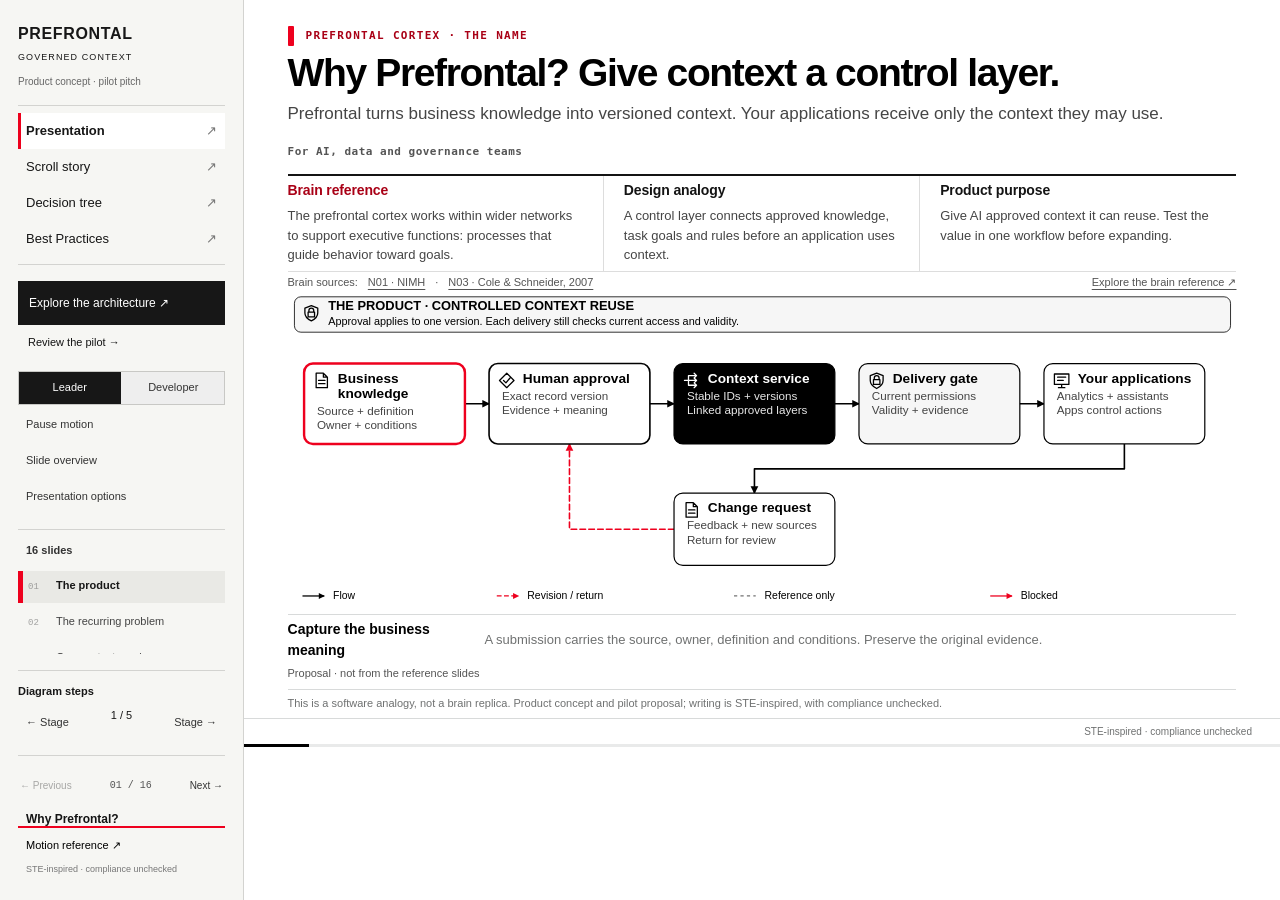
